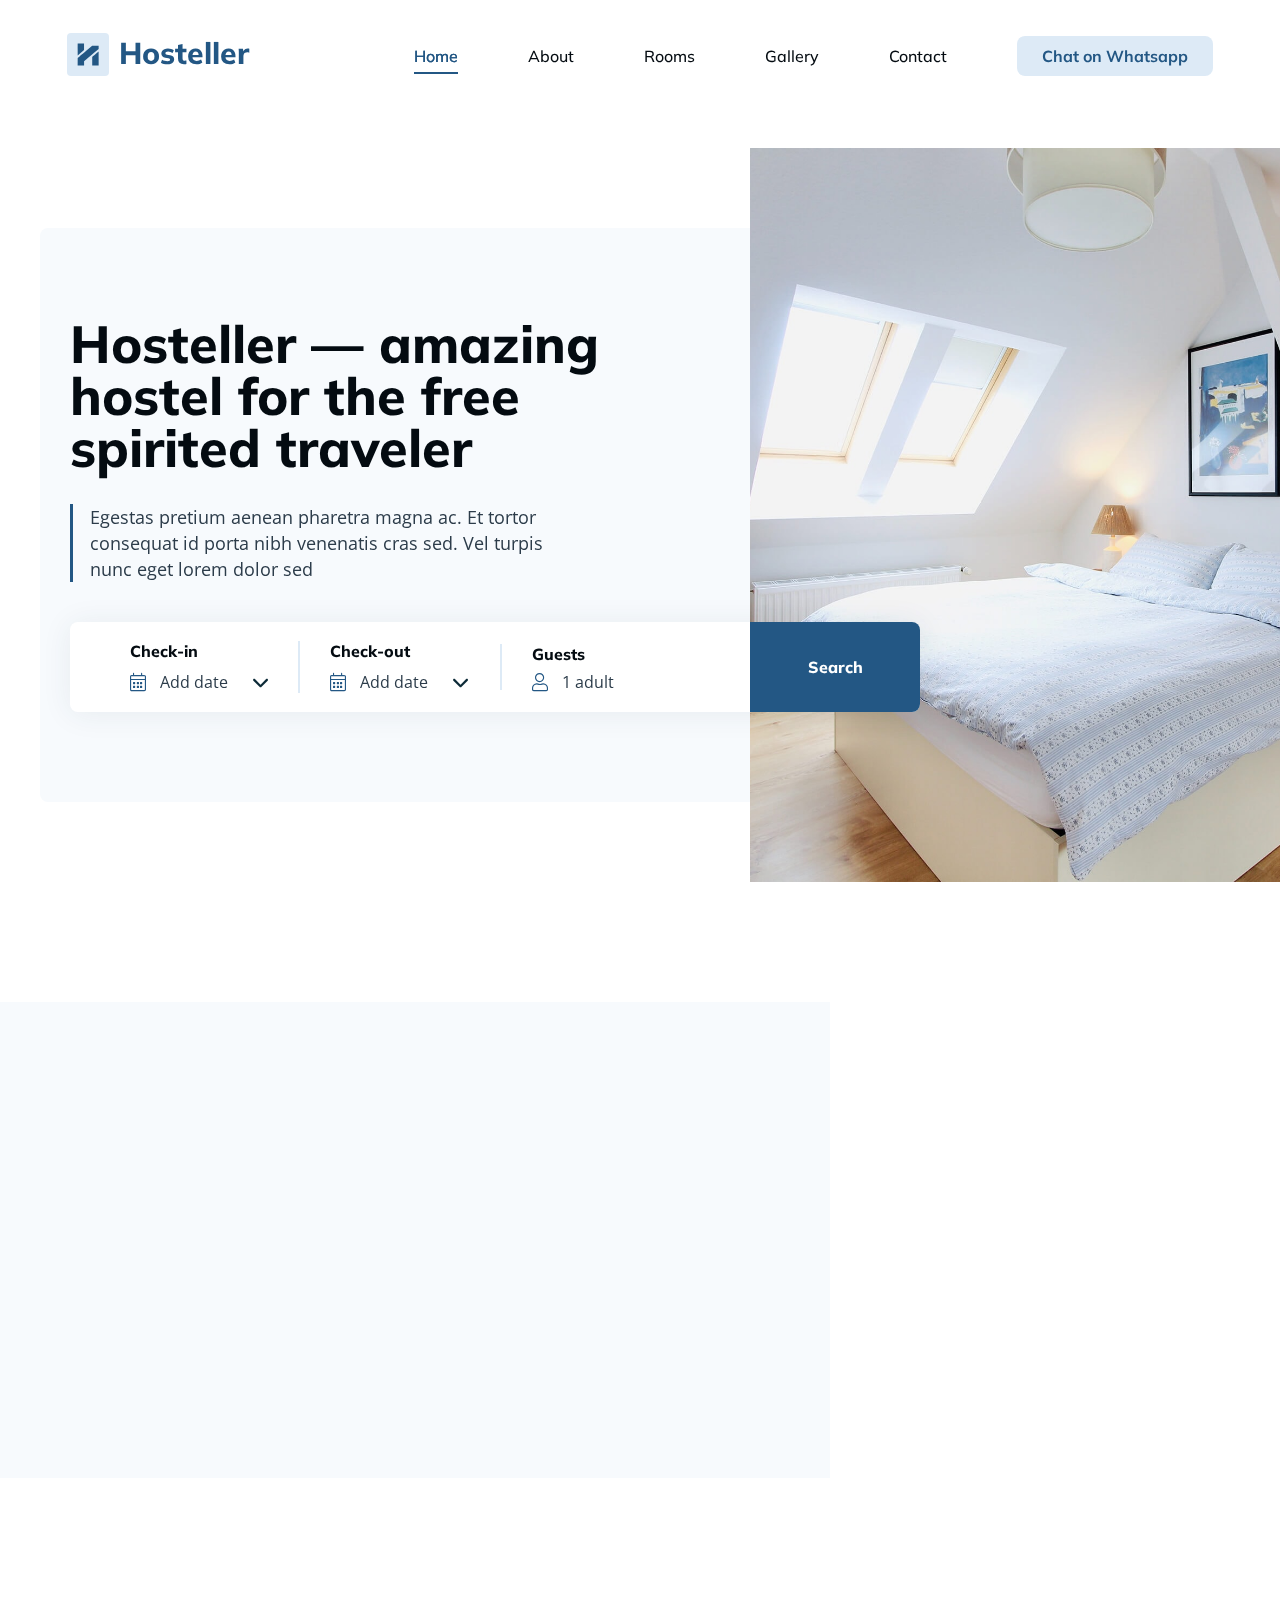
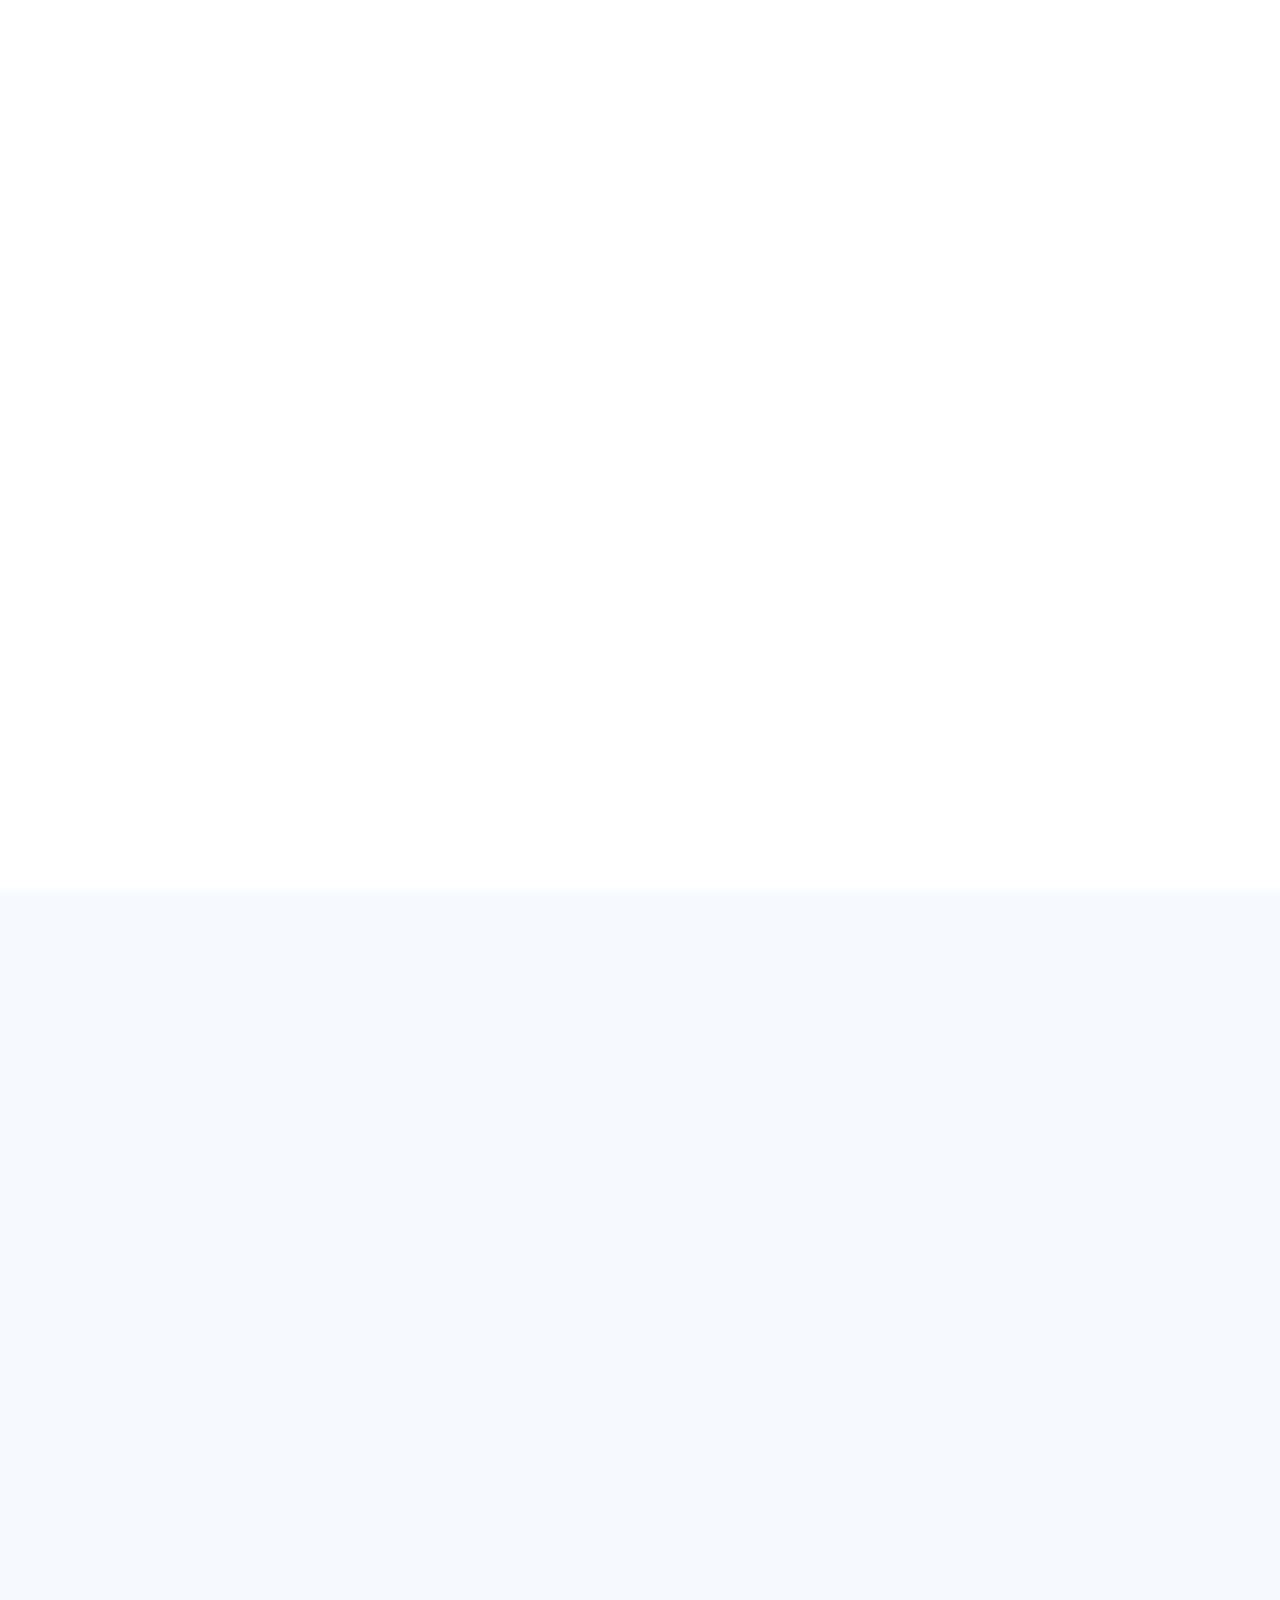
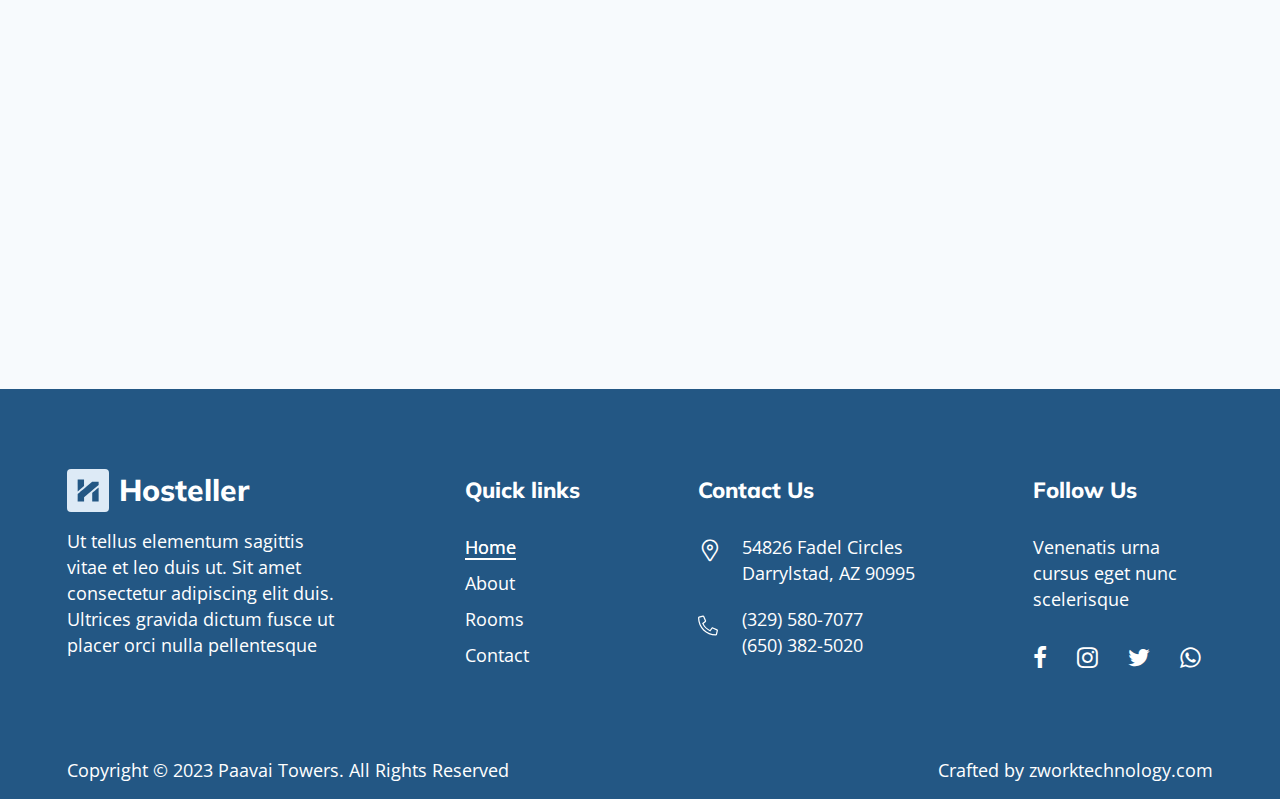
==== index.html @ f291ee4b "first commit" ====
﻿<!DOCTYPE html>
<html lang="en">

<head>
    <meta charset="UTF-8">
    <meta name="viewport" content="width=device-width,initial-scale=1,minimum-scale=1">
    <meta http-equiv="X-UA-Compatible" content="ie=edge">
    <title>Paavai Towers</title>
    <script id="www-widgetapi-script" src="../yts/jsbin/www-widgetapi-vflS50iB-/www-widgetapi.js" async=""></script>
    <script src="../player_api"></script>
    <link rel="stylesheet preload" as="style" href="css/preload.min.css">
    <link rel="stylesheet preload" as="style" href="css/icomoon.css">
    <link rel="stylesheet preload" as="style" href="css/libs.min.css">
    <link rel="stylesheet" href="css/index.min.css">
    <link rel="stylesheet" href="css/floatbutton.min.css">
</head>

<body>
    <header class="header d-flex align-items-center" data-page="home">
        <div class="container position-relative d-flex justify-content-between align-items-center"><a
                class="brand d-flex align-items-center" href="index.html"><span class="brand_logo theme-element"><svg
                        id="brandHeader" width="22" height="23" viewbox="0 0 22 23" fill="none">
                        <path fill-rule="evenodd" clip-rule="evenodd"
                            d="M7.03198 3.80281V7.07652L3.86083 9.75137L0.689673 12.4263L0.667474 6.56503C0.655304 3.34138 0.663875 0.654206 0.686587 0.593579C0.71907 0.506918 1.4043 0.488223 3.87994 0.506219L7.03198 0.529106V3.80281ZM21.645 4.36419V5.88433L17.0383 9.76316C14.5046 11.8966 11.2263 14.6552 9.75318 15.8934L7.07484 18.145V20.3225V22.5H3.85988H0.64502L0.667303 18.768L0.689673 15.036L2.56785 13.4609C3.60088 12.5946 6.85989 9.85244 9.81009 7.36726L15.1741 2.84867L18.4096 2.8464L21.645 2.84413V4.36419ZM21.645 15.5549V22.5H18.431H15.217V18.2638V14.0274L15.4805 13.7882C15.8061 13.4924 21.5939 8.61606 21.6236 8.61248C21.6353 8.61099 21.645 11.7351 21.645 15.5549Z"
                            fill="currentColor"></path>
                    </svg> </span><span class="brand_name">Hosteller</span></a>
            <div class="header_offcanvas offcanvas offcanvas-end" id="menuOffcanvas">
                <div class="header_offcanvas-header d-flex justify-content-between align-content-center"><a
                        class="brand d-flex align-items-center" href="index.html"><span
                            class="brand_logo theme-element"><svg id="brandOffset" width="22" height="23"
                                viewbox="0 0 22 23" fill="none">
                                <path fill-rule="evenodd" clip-rule="evenodd"
                                    d="M7.03198 3.80281V7.07652L3.86083 9.75137L0.689673 12.4263L0.667474 6.56503C0.655304 3.34138 0.663875 0.654206 0.686587 0.593579C0.71907 0.506918 1.4043 0.488223 3.87994 0.506219L7.03198 0.529106V3.80281ZM21.645 4.36419V5.88433L17.0383 9.76316C14.5046 11.8966 11.2263 14.6552 9.75318 15.8934L7.07484 18.145V20.3225V22.5H3.85988H0.64502L0.667303 18.768L0.689673 15.036L2.56785 13.4609C3.60088 12.5946 6.85989 9.85244 9.81009 7.36726L15.1741 2.84867L18.4096 2.8464L21.645 2.84413V4.36419ZM21.645 15.5549V22.5H18.431H15.217V18.2638V14.0274L15.4805 13.7882C15.8061 13.4924 21.5939 8.61606 21.6236 8.61248C21.6353 8.61099 21.645 11.7351 21.645 15.5549Z"
                                    fill="currentColor"></path>
                            </svg> </span><span class="brand_name">Hosteller</span> </a><button class="close"
                        type="button" data-bs-dismiss="offcanvas"><i class="icon-close--entypo"></i></button></div>
                <nav class="header_nav">
                    <ul class="header_nav-list">
                        <li class="header_nav-list_item">
                            <a class="nav-item" href="index.html" data-page="home">Home</a>
                        </li>
                        <li class="header_nav-list_item">
                            <a class="nav-item" href="about.html" data-page="about">About</a>
                        </li>
                        <li class="header_nav-list_item">
                            <a class="nav-item" href="rooms.html" data-page="about">Rooms</a>
                        </li>
                        <li class="header_nav-list_item">
                            <a class="nav-item" href="gallery.html" data-page="about">Gallery</a>
                        </li>
                        <li class="header_nav-list_item">
                            <a class="nav-item" href="contacts2.html" data-page="about">Contact</a>
                        </li>
                        <li class="header_nav-list_item"><a
                                class="nav-link nav-link--contacts dropdown-toggle  align-items-center"
                                href="#">Chat on Whatsapp</a>
                            <div class="dropdown-menu">
                            </div>
                        </li>
                    </ul>
                </nav>
                <ul class="socials d-flex align-items-center">
                    <li class="list-item"><a class="link" href=""><i class="icon-facebook"></i></a></li>
                    <li class="list-item"><a class="link" href=""><i class="icon-instagram"></i></a></li>
                    <li class="list-item"><a class="link" href=""><i class="icon-twitter"></i></a></li>
                    <li class="list-item"><a class="link" href=""><i class="icon-whatsapp"></i></a></li>
                </ul>
            </div><button class="header_trigger d-lg-none" type="button" data-bs-toggle="offcanvas"
                data-bs-target="#menuOffcanvas"><i class="icon-stream"></i></button>
        </div>
    </header>
    <main>
        <section class="hero section">
            <div class="container container--hero d-lg-flex align-items-center justify-content-between">
                <div class="hero_main">
                    <h1 class="hero_main-title" data-aos="fade-up">Hosteller — amazing hostel for the free spirited
                        traveler</h1>
                    <div class="hero_main-content d-flex"><span class="line" data-aos="fade-up"
                            data-aos-delay="50"></span>
                        <p class="text" data-aos="fade-up" data-aos-delay="100">Egestas pretium aenean pharetra magna
                            ac. Et tortor consequat id porta nibh venenatis cras sed. Vel turpis nunc eget lorem dolor
                            sed</p>
                    </div>
                    <form class="booking" action="#" method="post" autocomplete="off" data-type="booking"
                        data-aos="fade-up">
                        <div class="item-wrapper d-sm-flex flex-wrap flex-lg-nowrap align-items-lg-center">
                            <div class="booking_group d-flex flex-column"><label class="booking_group-label h5"
                                    for="checkIn">Check-in</label>
                                <div class="booking_group-wrapper"><i class="icon-calendar icon"></i> <input
                                        class="booking_group-field field required" data-type="date" data-start="true"
                                        type="text" id="checkIn" value="Add date" readonly="readonly"> <i
                                        class="icon-chevron_down icon"></i></div>
                            </div>
                            <div class="booking_group d-flex flex-column"><label class="booking_group-label h5"
                                    for="checkOut">Check-out</label>
                                <div class="booking_group-wrapper"><i class="icon-calendar icon"></i> <input
                                        class="booking_group-field field required" data-type="date" data-end="true"
                                        type="text" id="checkOut" value="Add date" readonly="readonly"> <i
                                        class="icon-chevron_down icon"></i></div>
                            </div>
                            <div class="booking_group d-flex flex-column"><span
                                    class="booking_group-label h5">Guests</span>
                                <div class="booking_group-wrapper booking_group-wrapper--guests"><i
                                        class="icon-user icon"></i>
                                    <div class="booking_group-field dropdown-toggle" role="presentation" id="guests"
                                        data-bs-toggle="collapse" data-bs-target="#bookingDropdown"></div>
                                    <div class="booking_group-dropdown collapse" id="bookingDropdown">
                                        <div class="content">
                                            <div
                                                class="booking_group-dropdown_wrapper d-flex align-items-center justify-content-between">
                                                <label class="label h5" for="adults">Adults</label>
                                                <div class="main d-flex align-items-center justify-content-between"><a
                                                        class="qty_minus qty-changer d-flex align-items-center justify-content-center"
                                                        href="#" data-disabled="true"></a> <input class="field required"
                                                        id="adults" type="text" value="1"> <a
                                                        class="qty_plus qty-changer d-flex align-items-center justify-content-center"
                                                        href="#" data-disabled="">+</a></div>
                                            </div>
                                            <div
                                                class="booking_group-dropdown_wrapper d-flex align-items-center justify-content-between">
                                                <label class="label h5" for="children">Children</label>
                                                <div class="main d-flex align-items-center justify-content-between"><a
                                                        class="qty_minus qty-changer d-flex align-items-center justify-content-center"
                                                        href="#" data-disabled=""></a> <input class="field required"
                                                        id="children" type="text" value="0"> <a
                                                        class="qty_plus qty-changer d-flex align-items-center justify-content-center"
                                                        href="#" data-disabled="">+</a></div>
                                            </div>
                                        </div>
                                    </div>
                                </div>
                            </div><button class="booking_btn btn theme-element theme-element--accent"
                                type="submit">Search</button>
                        </div>
                    </form>
                </div>
                <div class="hero_media" data-aos="zoom-in">
                    <picture>
                        <source data-srcset="img/index/hero.webp" srcset="img/index/hero.webp"><img class="lazy"
                            data-src="img/index/hero.jpg" src="img/index/hero.jpg" alt="media">
                    </picture>
                </div>
            </div>
        </section>

        <section class="rooms section--blockbg section--nopb">
            <div class="block"></div>
            <div class="container">
                <div class="rooms_header d-sm-flex justify-content-between align-items-center">
                    <h2 class="rooms_header-title" data-aos="fade-right">Hostel rooms</h2>
                    <div class="wrapper" data-aos="fade-left"><a class="btn theme-element theme-element--light"
                            href="rooms.html">View all rooms</a></div>
                </div>
                <ul class="rooms_list d-md-flex flex-wrap">
                    <li class="rooms_list-item col-md-6 col-xl-4" data-order="1" data-aos="fade-up">
                        <div class="item-wrapper d-md-flex flex-column">
                            <div class="media">
                                <picture>
                                    <source data-srcset="img/about/01.webp" srcset="img/about/01.webp"><img class="lazy"
                                        data-src="img/about/01.jpg" src="img/about/01.jpg" alt="media">
                                </picture><span class="media_label media_label--pricing"><span
                                        class="price h4">$18</span> / 1 night</span>
                            </div>
                            <div class="main d-md-flex flex-column justify-content-between flex-grow-1"><a
                                    class="main_title h4" href="room.html" data-shave="true">Bed in 6-Bed Room with
                                    Shared Bathroom</a>
                                <div class="main_amenities"><span
                                        class="main_amenities-item d-inline-flex align-items-center"><i
                                            class="icon-user icon"></i> 2 Sleeps </span><span
                                        class="main_amenities-item d-inline-flex align-items-center"><i
                                            class="icon-bunk_bed icon"></i> 1 bunk bed</span></div><a
                                    class="link link--arrow d-inline-flex align-items-center" href="#">See availability
                                    <i class="icon-arrow_right icon"></i></a>
                            </div>
                        </div>
                    </li>
                    <li class="rooms_list-item col-md-6 col-xl-4" data-order="2" data-aos="fade-up" data-aos-delay="50">
                        <div class="item-wrapper d-md-flex flex-column">
                            <div class="media">
                                <picture>
                                    <source data-srcset="img/about/02.webp" srcset="img/about/02.webp"><img class="lazy"
                                        data-src="img/about/02.jpg" src="img/about/02.jpg" alt="media">
                                </picture><span class="media_label media_label--pricing"><span
                                        class="price h4">$35</span> / 1 night</span>
                            </div>
                            <div class="main d-md-flex flex-column justify-content-between flex-grow-1"><a
                                    class="main_title h4" href="room.html" data-shave="true">Double Room with Private
                                    Bathroom</a>
                                <div class="main_amenities"><span
                                        class="main_amenities-item d-inline-flex align-items-center"><i
                                            class="icon-user icon"></i> 2 Sleeps </span><span
                                        class="main_amenities-item d-inline-flex align-items-center"><i
                                            class="icon-twin_bed icon"></i> 2 twin beds</span></div><a
                                    class="link link--arrow d-inline-flex align-items-center" href="#">See availability
                                    <i class="icon-arrow_right icon"></i></a>
                            </div>
                        </div>
                    </li>
                    <li class="rooms_list-item col-md-6 col-xl-4" data-order="3" data-aos="fade-up"
                        data-aos-delay="100">
                        <div class="card accent">
                            <h3 class="title">Stay Longer, Save More</h3>
                            <p class="text">It's simple: the longer you stay, the more you save!</p>
                            <div class="content">
                                <p class="text">Save up to <b>30%</b> on daily rate for stays longer than 14 nights</p>
                                <p class="text">Save up to <b>20%</b> off the nightly rate on stays between 7-14 nights
                                </p>
                            </div><a class="btn theme-element theme-element--light" href="rooms.html">Choose room</a>
                        </div>
                    </li>
                </ul>
            </div>
        </section>

        <section class="about section">
            <div class="container container--about d-xl-flex align-items-center">
                <div class="about_main">
                    <h2 class="about_main-header" data-aos="fade-up">We have everything you need</h2>
                    <p class="about_main-text" data-aos="fade-up">Posuere morbi leo urna molestie at elementum eu
                        facilisis sed. Diam phasellus vestibulum lorem sed risus ultricies tristique</p>
                    <ul class="about_main-list d-sm-flex flex-wrap">
                        <li class="about_main-list_item d-flex flex-column flex-sm-row align-items-center"
                            data-aos="fade-up" data-order="1"><span class="icon"><svg width="60" height="60"
                                    viewbox="0 0 60 60" fill="none" xmlns="http://www.w3.org/2000/svg">
                                    <path
                                        d="M5 18.8178L6.08615 20C20.1515 8.74369 40.8485 8.74369 54.9138 20L56 18.8178C41.3088 7.06075 19.6912 7.06075 5 18.8178Z"
                                        fill="currentColor"></path>
                                    <path
                                        d="M11 27.8499L12.212 29C22.595 19.1685 39.4049 19.1685 49.788 29L51 27.8499C39.9476 17.3834 22.0525 17.3834 11 27.8499Z"
                                        fill="currentColor"></path>
                                    <path
                                        d="M18 36.5799L19.263 38C25.1969 31.3432 34.8031 31.3432 40.737 38L42 36.5799C35.3681 29.14 24.6319 29.14 18 36.5799Z"
                                        fill="currentColor"></path>
                                    <path fill-rule="evenodd" clip-rule="evenodd"
                                        d="M27.3176 43.3159C29.0767 41.5614 31.9234 41.5614 33.6824 43.3159C35.4392 45.0737 35.4392 47.9232 33.6824 49.6812C31.9253 51.4393 29.076 51.4396 27.3184 49.682C25.5608 47.9243 25.5605 45.0741 27.3176 43.3159ZM28.5906 48.4085C29.645 49.4633 31.3553 49.4639 32.4105 48.4098C33.4632 47.354 33.4632 45.646 32.4105 44.5902C31.3558 43.5366 29.6465 43.5366 28.5918 44.5902C27.5366 45.6442 27.536 47.3537 28.5906 48.4085Z"
                                        fill="currentColor"></path>
                                </svg></span>
                            <p class="text">Free available high speed WiFi</p>
                        </li>
                        <li class="about_main-list_item d-flex flex-column flex-sm-row align-items-center"
                            data-order="2" data-aos="fade-up" data-aos-delay="50"><span class="icon"><svg width="60"
                                    height="60" viewbox="0 0 60 60" fill="none" xmlns="http://www.w3.org/2000/svg">
                                    <path fill-rule="evenodd" clip-rule="evenodd"
                                        d="M13 21.6667C13 12.4769 20.8507 5 30.5 5C40.1493 5 48 12.4769 48 21.6666C48 24.4254 47.2758 27.1608 45.9043 29.5788L31.457 54.4629C31.2647 54.7945 30.8984 55 30.5 55C30.1016 55 29.7353 54.7945 29.543 54.4629L15.101 29.587C13.7242 27.1608 13 24.4255 13 21.6667ZM30.5 51.8059L43.9849 28.5789C45.1791 26.4742 45.8124 24.0806 45.8124 21.6667C45.8124 13.6254 38.9434 7.0834 30.5 7.0834C22.0566 7.0834 15.1876 13.6253 15.1876 21.6667C15.1876 24.0807 15.8209 26.4742 17.0204 28.5881L30.5 51.8059Z"
                                        fill="currentColor"></path>
                                    <path fill-rule="evenodd" clip-rule="evenodd"
                                        d="M22 21.1764C22 16.5815 25.8132 12.8431 30.5 12.8431C35.1868 12.8431 39 16.5816 39 21.1765C39 25.7714 35.1868 29.5098 30.5 29.5098C25.8132 29.5098 22 25.7714 22 21.1764ZM24.125 21.1765C24.125 24.623 26.9846 27.4265 30.5 27.4265C34.0154 27.4265 36.875 24.6229 36.875 21.1765C36.875 17.73 34.0154 14.9265 30.5 14.9265C26.9846 14.9265 24.125 17.73 24.125 21.1765Z"
                                        fill="currentColor"></path>
                                </svg></span>
                            <p class="text">Сonvenient location in the center</p>
                        </li>
                        <li class="about_main-list_item d-flex flex-column flex-sm-row align-items-center"
                            data-order="3" data-aos="fade-up" data-aos-delay="100"><span class="icon"><svg width="60"
                                    height="60" viewbox="0 0 60 60" fill="none" xmlns="http://www.w3.org/2000/svg">
                                    <path fill-rule="evenodd" clip-rule="evenodd"
                                        d="M51.0582 15.7004H39.1938V13.5973C39.1941 12.907 38.9272 12.2452 38.4523 11.7585C37.9846 11.2768 37.3517 11.0043 36.6905 11H23.3095C22.6661 11.0003 22.0473 11.2554 21.5812 11.7125L21.531 11.7643C21.0561 12.251 20.7892 12.9128 20.7895 13.6031V15.7004H8.94179C6.7674 15.7068 5.00613 17.522 5 19.763V44.9374C5.00613 47.1784 6.7674 48.9937 8.94179 49V48.9943H51.0582C53.2305 48.9879 54.9908 47.1763 55 44.9374V19.763C54.9939 17.522 53.2326 15.7068 51.0582 15.7004ZM22.4286 13.5973C22.4296 13.3509 22.5259 13.1152 22.6963 12.9422L22.7241 12.9135C22.8846 12.7628 23.0925 12.677 23.3095 12.6722H36.6905C36.9287 12.6717 37.1574 12.7688 37.326 12.9422C37.4964 13.1152 37.5927 13.3509 37.5937 13.5973V15.6947H22.4286V13.5973ZM8.94179 47.3221H11.5065V17.3554H8.94179C7.65681 17.3617 6.61937 18.4387 6.62244 19.763V44.9374C6.63163 46.2527 7.66559 47.3158 8.94179 47.3221ZM16.3403 47.3221H13.1289L13.1345 35.7549H16.3403V47.3221ZM13.1289 34.031H16.3403V30.5832H13.1345L13.1289 34.031ZM16.3403 28.9341H13.1289L13.1345 17.3669H16.3403V28.9341ZM17.9628 47.3221H42.0372V17.3669H17.9683L17.9628 47.3221ZM46.8711 47.3221H43.6597V35.7434H46.8711V47.3221ZM43.6597 34.0195H46.8711V30.5718H43.6597V34.0195ZM46.8711 28.9341H43.6597V17.3554H46.8711V28.9341ZM51.0582 47.3278C52.3366 47.3215 53.3714 46.255 53.3776 44.9374V19.7458C53.3714 18.4282 52.3366 17.3617 51.0582 17.3554H48.4935V47.3278H51.0582Z"
                                        fill="currentColor"></path>
                                </svg></span>
                            <p class="text">Free storage of luggage of any size</p>
                        </li>
                        <li class="about_main-list_item d-flex flex-column flex-sm-row align-items-center"
                            data-order="4" data-aos="fade-up" data-aos-delay="150"><span class="icon"><svg width="60"
                                    height="60" viewbox="0 0 60 60" fill="none" xmlns="http://www.w3.org/2000/svg">
                                    <path fill-rule="evenodd" clip-rule="evenodd"
                                        d="M23.8125 17.6466H32.3944C36.9672 17.6466 40.6875 21.3669 40.6875 25.9395V26.2285C40.6875 30.8012 36.9672 34.5215 32.3944 34.5215H26.625V42.3535H23.8125V17.6466ZM32.3944 31.7091C35.4164 31.7091 37.875 29.2505 37.875 26.2286V25.9396C37.875 22.9177 35.4164 20.4591 32.3944 20.4591H26.625V31.7091H32.3944Z"
                                        fill="currentColor"></path>
                                    <path fill-rule="evenodd" clip-rule="evenodd"
                                        d="M30 6C36.4106 6 42.4375 8.49638 46.9706 13.0294C51.5035 17.5625 54 23.5895 54 30C54 36.4105 51.5035 42.4375 46.9706 46.9706C42.4375 51.5036 36.4106 54 30 54C23.5894 54 17.5625 51.5035 13.0295 46.9705C8.49647 42.4375 6 36.4105 6 30C6 23.5895 8.49647 17.5625 13.0294 13.0294C17.5625 8.49638 23.5894 6 30 6ZM30 51.1875C35.6593 51.1875 40.98 48.9836 44.9819 44.9819C48.9836 40.98 51.1875 35.6593 51.1875 30C51.1875 24.3407 48.9836 19.02 44.9819 15.0181C40.98 11.0164 35.6593 8.8125 30 8.8125C24.3406 8.8125 19.02 11.0164 15.0182 15.0181C11.0164 19.02 8.8125 24.3407 8.8125 30C8.8125 35.6593 11.0164 40.98 15.0182 44.9818C19.02 48.9836 24.3406 51.1875 30 51.1875Z"
                                        fill="currentColor"></path>
                                </svg></span>
                            <p class="text">Parking place allocated to you</p>
                        </li>
                    </ul>
                    <div class="about_main-action d-flex flex-column-reverse flex-sm-row align-items-center">
                        <div class="wrapper" data-aos="fade-left"><a
                                class="about_main-action_item btn theme-element theme-element--accent"
                                href="rooms.html">Book now</a></div>
                        <div class="wrapper" data-aos="fade-left" data-aos-delay="50"><a
                                class="about_main-action_item link link--arrow" href="about.html">More about <i
                                    class="icon-arrow_right icon"></i></a></div>
                    </div>
                </div>
                <div class="about_media" data-aos="zoom-in">
                    <picture>
                        <source data-srcset="img/index/about.webp" srcset="img/index/about.webp"><img class="lazy"
                            data-src="img/index/about.jpg" src="img/index/about.jpg" alt="media">
                    </picture><a class="video-play d-inline-flex align-items-center justify-content-center" href="#"><i
                            class="icon-play icon"></i></a>
                </div>
            </div>
        </section>

        <div class="rating">
            <div class="container">
                <ul class="rating_list d-flex flex-wrap">
                    <li class="rating_list-item col-12 col-sm-6 col-xl-3" data-order="1" data-aos="zoom-in">
                        <div class="main d-flex flex-column"><span class="main_rating"><span class="level h2">8.3</span>
                                <sup class="h4">/10</sup> </span><span class="main_reviews">1398 comments</span></div>
                        <div class="media"><svg width="193" height="32" viewbox="0 0 193 32" fill="none"
                                xmlns="http://www.w3.org/2000/svg">
                                <path fill-rule="evenodd" clip-rule="evenodd"
                                    d="M166.088 7.43665C166.124 7.39437 166.172 7.40318 166.219 7.40318C167.075 7.41727 167.934 7.3556 168.787 7.44723C169.634 7.53885 170.504 7.99872 170.726 9.01361C170.753 9.13343 170.796 9.24972 170.823 9.36953C170.851 9.49111 170.882 9.57392 171.025 9.42239C171.504 8.90966 172.004 8.41807 172.606 8.03925C173.425 7.52475 174.301 7.18469 175.274 7.05783C175.946 6.96973 176.611 6.98735 177.267 7.09131C178.937 7.35737 180.206 8.20311 180.996 9.69902C181.186 10.0585 181.204 10.0655 181.448 9.75012C182.138 8.85504 182.998 8.16787 184.027 7.68509C184.715 7.36265 185.437 7.16531 186.195 7.06135C186.889 6.96621 187.579 6.98735 188.26 7.08602C190.267 7.37322 191.715 8.38107 192.448 10.2963C192.738 11.054 192.875 11.8363 192.962 12.6327C192.966 12.6697 192.962 12.7102 193 12.7366C193 16.8227 193 20.9069 193 24.9929C192.142 24.9911 191.285 25.007 190.428 24.9823C189.735 24.9629 189.075 24.8114 188.599 24.2546C188.251 23.8511 188.097 23.3648 188.095 22.8468C188.082 20.1862 188.084 17.5257 188.082 14.8633C188.082 14.2061 188.054 13.5507 187.903 12.9076C187.724 12.1446 187.26 11.572 186.28 11.5191C184.801 11.4398 183.771 12.1411 182.996 13.2987C182.534 13.9876 182.306 14.7647 182.129 15.5628C181.993 16.1707 181.953 16.7839 181.953 17.4023C181.955 19.8462 181.95 22.2918 181.961 24.7356C181.961 24.9559 181.894 24.9982 181.686 24.9964C180.222 24.9876 178.76 24.9894 177.296 24.9964C177.102 24.9982 177.027 24.97 177.029 24.7497C177.038 21.3844 177.041 18.0208 177.032 14.6554C177.03 13.9788 176.975 13.3022 176.695 12.6662C176.294 11.7535 175.522 11.4504 174.588 11.5068C173.556 11.5685 172.814 12.1182 172.228 12.9023C171.695 13.6159 171.373 14.4211 171.168 15.2809C170.978 16.0826 170.912 16.8931 170.912 17.7142C170.918 20.0576 170.91 22.401 170.919 24.7462C170.919 24.9541 170.866 24.9999 170.659 24.9999C169.197 24.9911 167.733 24.9911 166.269 24.9999C166.073 25.0017 166 24.9665 166 24.7515C166.009 22.586 166.005 20.4206 166.007 18.2534C166.007 18.1776 165.987 18.0983 166.034 18.0261C166.066 18.056 166.065 18.0948 166.065 18.1336C166.065 20.3519 166.065 22.5702 166.061 24.7885C166.059 24.8202 166.111 24.7903 166.081 24.7938C166.073 24.7956 166.07 24.792 166.068 24.7832C166.061 24.7145 166.065 24.6458 166.065 24.5771C166.065 18.9564 166.065 13.3375 166.065 7.71681C166.065 7.6199 166.043 7.52475 166.088 7.43665Z"
                                    fill="#0094D0"></path>
                                <path fill-rule="evenodd" clip-rule="evenodd"
                                    d="M78.4511 0C78.808 0.115261 79.1721 0.199906 79.5038 0.392608C80.5744 1.01574 81.1675 2.271 80.9584 3.49745C80.7511 4.71129 79.8066 5.69101 78.6098 5.93594C76.9407 6.27632 75.3689 5.22997 75.0517 3.51726C74.7471 1.87659 75.8213 0.367394 77.4201 0.0450238C77.4652 0.036019 77.5175 0.0450238 77.5481 0C77.8491 0 78.1501 0 78.4511 0Z"
                                    fill="#00327C"></path>
                                <path fill-rule="evenodd" clip-rule="evenodd"
                                    d="M74 25C72.4448 24.9636 70.9343 25.0467 69.4272 24.955C68.5842 24.903 67.9442 24.4839 67.5004 23.7687C67.0152 22.9842 66.623 22.146 66.1895 21.3321C65.651 20.3242 65.1177 19.3146 64.5964 18.298C64.4484 18.0088 64.2265 17.8737 63.9237 17.8356C63.7069 17.8079 63.4884 17.7889 63.2682 17.7958C62.9207 17.8045 62.9637 17.7421 62.9637 18.0919C62.962 20.1372 62.9637 22.1824 62.9637 24.2276C62.9637 24.4181 62.9568 24.6086 62.9655 24.7974C62.9723 24.9394 62.9379 24.9965 62.7797 24.9948C61.2468 24.9879 59.7122 24.9896 58.1793 24.9948C58.0365 24.9948 57.9953 24.9532 58.0004 24.8164C58.009 24.5965 58.0039 24.3748 58.0039 24.1549C58.0039 16.5368 58.0039 8.91698 58.0039 1.2989C58.0039 0.959472 57.9695 1.00103 58.2894 1.0045C59.1875 1.01489 60.0872 0.971594 60.9836 1.0374C62.0158 1.1136 62.6317 1.57945 62.8622 2.47997C62.9396 2.78303 62.9586 3.09475 62.9586 3.40647C62.9603 6.66048 62.9603 9.91448 62.9603 13.1685C62.9603 13.4767 62.9603 13.4802 63.2786 13.4767C63.5349 13.4733 63.7912 13.4681 64.0476 13.449C64.4605 13.4179 64.7787 13.2464 65.0144 12.8758C66.0828 11.1873 67.1701 9.51098 68.247 7.8277C68.321 7.71167 68.3933 7.66144 68.5326 7.66318C70.2857 7.66837 72.037 7.66664 73.7901 7.66664C73.8262 7.66664 73.8606 7.6701 73.9329 7.67357C73.7936 7.88484 73.6714 8.07361 73.5475 8.25891C72.1437 10.3613 70.7382 12.4637 69.3326 14.566C69.1089 14.9003 68.8595 15.2155 68.5756 15.5012C68.5189 15.5583 68.4604 15.6016 68.5447 15.683C69.1898 16.3186 69.5356 17.1481 69.9296 17.9361C71.022 20.1198 72.3123 22.1859 73.5665 24.2761C73.7041 24.5012 73.8383 24.7281 74 25Z"
                                    fill="#00327C"></path>
                                <path fill-rule="evenodd" clip-rule="evenodd"
                                    d="M89.0433 9.38376C89.3416 9.11115 89.604 8.82271 89.9077 8.57824C91.144 7.57926 92.5691 7.07976 94.1594 7.01117C95.2538 6.96368 96.332 7.06042 97.3671 7.44031C99.0186 8.04709 100.043 9.22723 100.571 10.8488C100.862 11.7458 100.976 12.6692 100.979 13.6066C100.985 15.244 100.979 16.8814 100.981 18.5189C100.985 20.5802 100.994 22.6414 100.999 24.7027C100.999 25.0369 101.035 24.9947 100.692 24.9912C99.8165 24.9806 98.9395 25.0228 98.0662 24.9613C96.704 24.8645 95.9007 24.0696 95.8432 22.7311C95.7875 21.4349 95.8253 20.1369 95.8217 18.8407C95.8163 17.3809 95.8271 15.9211 95.8181 14.4614C95.8163 14.0234 95.7768 13.5855 95.6635 13.1563C95.412 12.1978 94.7884 11.7317 93.7767 11.6983C91.7658 11.6332 89.9634 12.7677 89.365 15.0998C89.2194 15.6644 89.1493 16.2377 89.1475 16.8164C89.1421 19.4493 89.1421 22.0839 89.1493 24.7168C89.1493 24.9331 89.1062 25.0017 88.869 25C87.3307 24.9877 85.7925 24.9894 84.2524 24.9982C84.0511 25 84.0098 24.9419 84.0098 24.7537C84.0134 19.6339 84.0098 14.5141 84.008 9.39432C84.008 8.78402 84.0026 8.17372 84.0008 7.56519C84.0008 7.47197 83.9811 7.38403 84.1356 7.38931C85.0503 7.41569 85.9668 7.3383 86.8779 7.43152C87.8788 7.53529 88.7522 8.03302 88.9858 9.22372C88.9966 9.26944 89.0199 9.31693 89.0433 9.38376Z"
                                    fill="#00327C"></path>
                                <path fill-rule="evenodd" clip-rule="evenodd"
                                    d="M144.054 11.9134C144.054 12.3226 144.048 12.7318 144.057 13.1409C144.061 13.2842 144.029 13.3395 143.866 13.3395C143.06 13.3326 142.253 13.3567 141.449 13.3308C140.582 13.3032 139.922 12.8681 139.672 11.9652C139.573 11.6112 139.25 11.4559 138.93 11.3454C137.245 10.7687 135.189 11.2987 134.042 12.6472C133.548 13.2273 133.23 13.8937 133.052 14.6326C132.856 15.4424 132.826 16.2538 132.99 17.0636C133.285 18.5156 134.09 19.605 135.47 20.2542C136.504 20.741 137.603 20.8688 138.722 20.6961C139.839 20.5218 140.836 20.0401 141.742 19.3771C142.132 19.0922 142.506 18.7935 142.823 18.4344C142.906 18.3395 142.949 18.3222 143.023 18.443C143.665 19.491 144.313 20.5356 144.959 21.5818C145.035 21.7044 144.999 21.7925 144.904 21.8978C144.302 22.5677 143.586 23.0995 142.815 23.5673C141.968 24.0818 141.053 24.4548 140.09 24.693C138.758 25.0228 137.406 25.0746 136.04 24.9071C134.589 24.7293 133.241 24.2804 132.02 23.5C130.416 22.4762 129.268 21.0881 128.598 19.3218C128.158 18.1651 127.966 16.9738 128.005 15.748C128.079 13.3619 128.912 11.278 130.671 9.59123C131.69 8.61402 132.893 7.93378 134.254 7.5056C135.247 7.1931 136.262 7.03599 137.302 7.00491C138.715 6.96348 140.088 7.18274 141.391 7.71796C142.352 8.11333 143.201 8.67272 143.709 9.61194C143.949 10.0539 144.064 10.5253 144.055 11.026C144.05 11.3212 144.055 11.6182 144.055 11.9134C144.055 11.9134 144.055 11.9134 144.054 11.9134Z"
                                    fill="#0094D0"></path>
                                <path fill-rule="evenodd" clip-rule="evenodd"
                                    d="M76.0027 16.0045C76.0027 13.0773 76.0027 10.1502 76.0027 7.22119C76.0027 7.1169 75.9677 7.00003 76.1512 7.00363C77.0637 7.0288 77.9778 6.96047 78.8885 7.03959C80.0998 7.14567 80.8392 7.91342 80.9615 9.16304C80.9843 9.39139 80.9948 9.61794 80.9948 9.84809C80.9948 14.8124 80.993 19.7749 81 24.7392C81 24.946 80.9563 25.0018 80.75 25C79.2538 24.9892 77.7576 24.9892 76.2614 25C76.0499 25.0018 76.0149 24.937 76.0149 24.7374C76.0219 21.8247 76.0184 18.9137 76.0184 16.0009C76.0131 16.0045 76.0079 16.0045 76.0027 16.0045Z"
                                    fill="#00327C"></path>
                                <path fill-rule="evenodd" clip-rule="evenodd"
                                    d="M124.998 24.9982C123.412 25.0558 121.996 23.6971 122 22.0001C122.005 20.312 123.398 19.0109 124.982 19.0001C126.626 18.9875 128.005 20.393 128 22.0091C127.996 23.6125 126.649 25.0522 124.998 24.9982Z"
                                    fill="#0094D0"></path>
                                <path fill-rule="evenodd" clip-rule="evenodd"
                                    d="M119.963 24C119.908 23.8627 119.933 23.7219 119.933 23.5828C119.931 18.1774 119.933 12.7719 119.933 7.36644C119.933 7.04197 119.933 7.04376 119.553 7.04376C118.701 7.04376 117.85 7.04197 117 7.04197C117.076 6.97779 117.17 7.00632 117.255 7.00632C118.088 7.00453 118.922 7.00988 119.755 7.00097C119.935 6.99919 120.002 7.02949 120 7.20243C119.992 12.6935 119.992 18.1845 119.988 23.6737C119.988 23.7825 119.971 23.8912 119.963 24Z"
                                    fill="#002F5F"></path>
                                <path fill-rule="evenodd" clip-rule="evenodd"
                                    d="M166.069 7C166.069 12.9837 166.069 18.9674 166.069 25C166.03 24.8732 166.043 24.7844 166.043 24.7011C166.042 22.5308 166.042 20.3605 166.042 18.1902C166.042 18.087 166.039 17.9837 166.038 17.8804C166.037 15.7337 166.036 13.5851 166.035 11.4384C166.035 10.0707 166.035 8.7029 166.037 7.33514C166.037 7.22283 166.011 7.09601 166.069 7Z"
                                    fill="#0085A8"></path>
                                <path fill-rule="evenodd" clip-rule="evenodd"
                                    d="M13.9001 12.6181C13.7813 12.5564 13.6658 12.4898 13.5457 12.4206C13.4898 12.3884 13.4329 12.3556 13.3742 12.3225L13.4281 12.2764C13.531 12.1883 13.6207 12.1115 13.7118 12.0372C14.1079 11.7155 14.4845 11.3728 14.7971 10.9693C15.7368 9.75356 16.0974 8.37432 16.0139 6.86986C15.8931 4.70968 14.8682 3.0939 12.9444 2.03643C11.5943 1.29376 10.1164 1.02591 8.58872 1.012C6.5761 0.992865 4.56526 0.999822 2.55264 1.01026C1.73551 1.01548 1.06582 1.34942 0.54712 1.97207C0.259349 2.31645 0.122569 2.72518 0 3.14086V25C0.0338374 24.9993 0.0676747 24.9981 0.101623 24.9968H0.101671L0.101837 24.9968C0.153363 24.9949 0.205146 24.993 0.257573 24.993L2.3518 24.9933H2.35196C4.44568 24.9936 6.53891 24.9939 8.63313 24.9913C9.83928 24.9896 11.0241 24.8278 12.1681 24.4434C13.8503 23.8782 15.2394 22.932 16.1223 21.3823C16.998 19.8465 17.1917 18.196 16.8222 16.4915C16.4509 14.7766 15.5041 13.4547 13.9001 12.6181ZM5.00578 8.65107H5.0115C5.0115 8.4399 5.00985 8.22856 5.0082 8.01716V8.01714C5.00452 7.54713 5.00085 7.07679 5.01531 6.6073C5.04771 5.61612 5.53175 5.09976 6.57225 5.0492C7.58036 5.00046 8.59608 4.95171 9.60038 5.09434C10.8505 5.27127 11.6699 6.01331 11.9101 7.18505C12.1216 8.21415 11.9787 9.1909 11.2812 10.0395C10.7209 10.7201 9.93578 10.9837 9.05535 10.9927C8.32471 11.001 7.59406 10.9998 6.86305 10.9986C6.31472 10.9977 5.76619 10.9969 5.21731 11C5.03818 11.0018 4.99816 10.9494 5.00006 10.7869C5.00864 10.2535 5.00757 9.72007 5.0065 9.18589C5.00614 9.00771 5.00578 8.82945 5.00578 8.65107ZM9.12004 20.9847C9.99905 20.9642 10.7791 20.6275 11.3411 19.8289C12.1345 18.701 12.2234 16.7391 11.5424 15.5046C10.9552 14.4498 10.0511 14.0383 8.98416 14.0102C8.41148 13.996 7.83721 13.9996 7.263 14.0032C7.00461 14.0049 6.74624 14.0065 6.48803 14.0065C5.54862 14.0065 5.03699 14.5451 5.0135 15.6C5.00077 16.1831 5.00401 16.7671 5.00724 17.3508C5.00869 17.6133 5.01015 17.8758 5.01015 18.1381H5.00344C5.00344 18.3158 5.0035 18.4935 5.00357 18.6711C5.00384 19.3812 5.00411 20.0904 5.00008 20.7996C4.9984 20.9436 5.02189 20.996 5.16615 20.996C5.63431 20.994 6.10289 20.9958 6.57159 20.9975C7.42127 21.0008 8.27135 21.004 9.12004 20.9847Z"
                                    fill="#00327C"></path>
                                <path fill-rule="evenodd" clip-rule="evenodd"
                                    d="M117.762 7.42207C118.102 7.42322 118.442 7.42437 118.782 7.4167C118.957 7.41316 119.018 7.46799 118.995 7.63954C118.991 7.67179 118.992 7.70492 118.993 7.73769C118.993 7.75164 118.994 7.76553 118.994 7.77926V23.9848C118.994 24.0083 118.994 24.0317 118.993 24.055C118.993 24.1247 118.992 24.194 118.997 24.2642C118.891 26.2627 118.241 28.0295 116.822 29.4532C115.675 30.6046 114.27 31.2784 112.723 31.6693C112.14 31.8161 111.547 31.9186 110.946 31.9611C110.938 31.9614 110.931 31.9613 110.923 31.9613C110.886 31.9609 110.848 31.9606 110.823 32H108.946C108.802 31.9783 108.658 31.958 108.514 31.9376C108.246 31.8998 107.979 31.862 107.713 31.8161C106.286 31.5702 104.924 31.1228 103.647 30.4224C103.503 30.3428 103.472 30.2792 103.534 30.1235C103.734 29.6236 103.93 29.1205 104.126 28.6175C104.224 28.366 104.322 28.1144 104.42 27.8633C104.446 27.797 104.477 27.7332 104.508 27.6698C104.514 27.657 104.52 27.6443 104.526 27.6316C104.915 26.8322 105.485 26.5563 106.331 26.8074C106.478 26.8509 106.625 26.896 106.771 26.9411C107.316 27.1086 107.86 27.276 108.425 27.361C109.714 27.5538 110.995 27.5821 112.214 27.0161C113.335 26.4944 113.9 25.5659 114.03 24.342C114.063 24.029 114.079 23.7142 114.054 23.4029C114.007 23.3791 113.982 23.4029 113.959 23.4237C113.955 23.4276 113.951 23.4314 113.947 23.4348C112.908 24.3137 111.69 24.6904 110.364 24.7541C108.347 24.8514 106.516 24.3385 104.952 22.9979C103.696 21.9226 102.884 20.5449 102.448 18.9496C101.805 16.601 101.828 14.2505 102.686 11.962C103.73 9.17467 105.72 7.50159 108.646 7.09128C110.326 6.85429 111.957 7.06122 113.469 7.91898C113.863 8.14182 114.216 8.42479 114.56 8.7396C114.94 7.90306 115.566 7.45384 116.474 7.43969C116.63 7.4096 116.786 7.41418 116.942 7.41876C117.006 7.42064 117.07 7.42252 117.135 7.42201C117.344 7.42066 117.553 7.42137 117.762 7.42207ZM110.772 19.9995C112.133 19.9816 113.167 19.2172 113.636 17.8894C113.914 17.1017 113.99 16.2835 114 15.5065C113.995 14.8462 113.955 14.2433 113.816 13.6512C113.589 12.6841 113.155 11.864 112.267 11.3921C111.624 11.0512 110.928 10.9794 110.222 11.0046C108.876 11.0512 107.914 11.7169 107.417 13.0304C106.864 14.4927 106.881 15.982 107.35 17.4642C107.886 19.1562 109.07 20.0229 110.772 19.9995Z"
                                    fill="#00327C"></path>
                                <path fill-rule="evenodd" clip-rule="evenodd"
                                    d="M162.948 11.5838C163.298 12.2464 163.568 12.9421 163.732 13.6707C163.957 14.6803 164.059 15.7056 163.966 16.7464C163.902 17.4525 163.79 18.1412 163.591 18.8212C163.283 19.8673 162.796 20.8162 162.131 21.6731C161.187 22.8857 159.992 23.767 158.575 24.3273C157.117 24.905 155.593 25.0993 154.033 24.9536C152.463 24.8061 151.002 24.3221 149.695 23.4218C148.486 22.5908 147.559 21.5049 146.916 20.1778C146.483 19.2826 146.208 18.3407 146.079 17.3484C146.022 16.9131 146.012 16.4827 146.002 16.0477L146.001 16.0057C145.974 14.198 146.416 12.5153 147.373 10.9853C148.225 9.62694 149.391 8.61384 150.823 7.91299C151.666 7.50185 152.555 7.2347 153.478 7.10459C154.336 6.98316 155.199 6.96581 156.069 7.06122C157.349 7.20174 158.551 7.55737 159.667 8.19229C161.085 8.99895 162.179 10.1318 162.948 11.5838ZM158.125 19.2854C158.759 18.3144 158.993 17.2086 158.994 15.855C159.026 15.3194 158.925 14.6217 158.704 13.964C158.134 12.288 157.081 11.2222 155.421 11.0291C154.262 10.8943 153.218 11.2222 152.36 12.1204C151.404 13.1205 151.054 14.4122 151.005 15.8167C150.97 16.7732 151.128 17.7023 151.508 18.5731C151.91 19.5003 152.522 20.2127 153.371 20.6298C154.212 21.0416 155.098 21.0962 155.996 20.8612C156.885 20.628 157.594 20.0997 158.125 19.2854Z"
                                    fill="#0094D0"></path>
                                <path fill-rule="evenodd" clip-rule="evenodd"
                                    d="M43.9343 7.51265C46.4145 6.71131 48.8775 6.83273 51.2255 7.99483C53.6817 9.20898 55.1812 11.2262 55.76 13.9233C56.222 16.0776 56.0314 18.1815 55.0626 20.1657C53.8672 22.6148 51.8919 24.0996 49.2795 24.7396C48.522 24.9252 47.7525 25.005 46.9727 24.9998C44.9219 24.9859 43.0325 24.4534 41.3819 23.189C39.6574 21.8673 38.62 20.105 38.2026 17.9733C37.8402 16.1296 37.9519 14.3084 38.6355 12.5479C39.6128 10.0294 41.3922 8.33479 43.9343 7.51265ZM50.0218 19.4506C50.7449 18.4554 50.992 17.282 50.9985 16.0303C51.0101 15.4518 50.9541 14.8806 50.8042 14.3275C50.315 12.5119 49.2889 11.3148 47.5414 11.0474C45.9717 10.8073 44.5717 11.484 43.7383 12.9794C42.984 14.3312 42.8571 15.8139 43.1355 17.3384C43.5258 19.4706 44.9324 20.9114 46.7755 20.9951C48.0832 21.0533 49.1917 20.5949 50.0218 19.4506Z"
                                    fill="#00327C"></path>
                                <path fill-rule="evenodd" clip-rule="evenodd"
                                    d="M24.6401 7.29891C26.9164 6.75058 29.1548 6.93972 31.266 8.00687C33.752 9.26489 35.2443 11.3176 35.7911 14.0558C36.2002 16.1016 36.0214 18.104 35.1395 20.0058C34.0254 22.409 32.1532 23.9256 29.6396 24.6474C28.7731 24.8973 27.8843 25.0049 26.98 24.9997C24.6521 24.9788 22.5546 24.3108 20.8079 22.7109C19.2864 21.3193 18.4199 19.5685 18.1207 17.5262C17.8491 15.673 18.021 13.8649 18.7878 12.1488C19.9414 9.56334 21.9271 7.95308 24.6401 7.29891ZM27.3429 20.9808C28.6808 20.8498 29.7146 20.1532 30.3507 18.8456C31.1248 17.2578 31.1873 15.5773 30.6416 13.8967C30.1189 12.2835 29.0818 11.2741 27.5204 11.0468C26.1364 10.8449 24.9366 11.2905 24.0277 12.5054C23.2716 13.5148 23.007 14.7115 23.002 15.9956C22.9938 16.3157 23.0102 16.634 23.0579 16.9504C23.0611 16.9716 23.0643 16.9927 23.0675 17.0139C23.0904 17.1655 23.1133 17.3169 23.145 17.4669C23.6052 19.6713 25.1831 21.1899 27.3429 20.9808Z"
                                    fill="#00327C"></path>
                            </svg></div>
                    </li>
                    <li class="rating_list-item col-12 col-sm-6 col-xl-3" data-order="2" data-aos="zoom-in">
                        <div class="main d-flex flex-column"><span class="main_rating"><span class="level h2">4.6</span>
                                <sup class="h4">/5</sup> </span><span class="main_reviews">460 notes</span></div>
                        <div class="media"><svg width="214" height="30" viewbox="0 0 214 30" fill="none"
                                xmlns="http://www.w3.org/2000/svg">
                                <path fill-rule="evenodd" clip-rule="evenodd"
                                    d="M6.89014 5.36132C10.8566 4.84764 22.1106 4.49395 19.027 20.8106L22.5244 20.5251C20.9927 10.4679 24.197 5.33943 34.2164 4.84764C17.5986 -4.38605 8.13648 5.19964 6.89014 5.36132Z"
                                    fill="#FAC415"></path>
                                <path fill-rule="evenodd" clip-rule="evenodd"
                                    d="M22.3607 18.227C23.7388 21.9685 27.315 24.4679 31.2907 24.4679C36.5127 24.4679 40.8107 20.1555 40.8107 14.9159C40.8107 9.67546 36.5127 5.36304 31.2907 5.36304C30.1644 5.36304 29.0481 5.56346 27.9914 5.95504C23.0934 7.7723 20.552 13.3108 22.3607 18.227Z"
                                    fill="white"></path>
                                <path
                                    d="M10.1862 24.4316C15.4449 24.4316 19.7079 20.1543 19.7079 14.8779C19.7079 9.60155 15.4449 5.32422 10.1862 5.32422C4.92756 5.32422 0.664551 9.60155 0.664551 14.8779C0.664551 20.1543 4.92756 24.4316 10.1862 24.4316Z"
                                    fill="white"></path>
                                <path
                                    d="M10.0495 16.5503C11.0215 16.5503 11.8095 15.7597 11.8095 14.7845C11.8095 13.8092 11.0215 13.0186 10.0495 13.0186C9.07752 13.0186 8.28955 13.8092 8.28955 14.7845C8.28955 15.7597 9.07752 16.5503 10.0495 16.5503Z"
                                    fill="#EE6946"></path>
                                <path
                                    d="M31.2684 16.5496C32.24 16.5496 33.0276 15.7594 33.0276 14.7846C33.0276 13.8098 32.24 13.0195 31.2684 13.0195C30.2969 13.0195 29.5093 13.8098 29.5093 14.7846C29.5093 15.7594 30.2969 16.5496 31.2684 16.5496Z"
                                    fill="#00AF87"></path>
                                <path fill-rule="evenodd" clip-rule="evenodd"
                                    d="M39.7895 8.58645C40.2326 7.05971 40.9368 5.62224 41.8717 4.33887L34.8058 4.33297C30.5808 1.67866 25.676 0.312761 20.6924 0.402025C15.5861 0.292551 10.5563 1.67613 6.21971 4.3835L-0.410645 4.38687C0.515927 5.66097 1.21673 7.08581 1.66155 8.59824C0.32457 10.4206 -0.397216 12.626 -0.397216 14.8896C-0.397216 20.7119 4.37748 25.5027 10.1803 25.5027C13.3922 25.5027 16.4355 24.034 18.4414 21.5161L20.6949 24.9014L22.9702 21.4875C24.9752 24.0559 28.0521 25.5582 31.3034 25.5582C37.1105 25.5582 41.8894 20.7633 41.8894 14.9368C41.8894 12.6488 41.1525 10.4206 39.7895 8.58645ZM30.9535 4.3035C25.5745 4.46013 21.1338 8.72118 20.7368 14.1056C20.3365 8.66897 15.8304 4.37845 10.3985 4.26224C13.6591 2.90308 17.1615 2.22013 20.6924 2.25381C24.2182 2.20076 27.7163 2.89887 30.9535 4.3035ZM10.1862 23.3561H10.1853C5.54912 23.3561 1.73457 19.5288 1.73457 14.877C1.73457 10.2243 5.54912 6.39697 10.1853 6.39697C14.8216 6.39697 18.6369 10.2243 18.6369 14.877V14.8787C18.6311 19.5279 14.8199 23.3511 10.1862 23.3561ZM34.2183 22.8753C29.8691 24.4837 24.9702 22.2193 23.3621 17.8563V17.8538C23.0172 16.914 22.8401 15.9212 22.8401 14.9199C22.8401 10.2673 26.6555 6.43992 31.2917 6.43992C35.9287 6.43992 39.7433 10.2673 39.7433 14.9199C39.7433 18.4627 37.5309 21.6483 34.2183 22.8753ZM10.0561 9.53718H10.0485C7.17902 9.53718 4.81894 11.906 4.81894 14.7843C4.81894 17.6635 7.17902 20.0315 10.0485 20.0315C12.9172 20.0315 15.2781 17.6635 15.2781 14.7843V14.7835C15.2731 11.9102 12.9197 9.5456 10.0561 9.53718ZM10.0561 18.2243H10.0494C8.16853 18.2243 6.62005 16.6715 6.62005 14.7843C6.62005 12.8972 8.16853 11.3443 10.0494 11.3443C11.9294 11.3443 13.477 12.8972 13.4779 14.7835C13.4737 16.6673 11.9327 18.2159 10.0561 18.2243ZM31.2682 9.53718H31.2657C28.3962 9.53718 26.0361 11.906 26.0361 14.7843C26.0361 17.6635 28.3962 20.0315 31.2657 20.0315C34.1344 20.0315 36.4953 17.6635 36.4953 14.7843V14.7835C36.4911 11.9077 34.1344 9.54224 31.2682 9.53718ZM31.2682 18.2243H31.2665C29.3857 18.2243 27.838 16.6715 27.838 14.7843C27.838 12.8972 29.3857 11.3443 31.2665 11.3443C33.1474 11.3443 34.695 12.8972 34.6958 14.7835C34.6933 16.6698 33.1474 18.221 31.2682 18.2243Z"
                                    fill="black"></path>
                                <path fill-rule="evenodd" clip-rule="evenodd"
                                    d="M149.762 3.13982C149.762 4.26151 150.682 5.18361 151.8 5.18361C152.918 5.18361 153.838 4.26066 153.838 3.13898C153.838 2.01645 152.918 1.09351 151.8 1.09351C150.682 1.09519 149.762 2.01814 149.762 3.13982Z"
                                    fill="#00AF87"></path>
                                <path fill-rule="evenodd" clip-rule="evenodd"
                                    d="M52.9405 2.99841L49.8527 4.0662V8.11336H46.4268V10.8266H49.7537V19.5365C49.7537 23.683 51.1628 25.3723 54.614 25.3723C55.4759 25.3748 56.3345 25.262 57.1671 25.0355L57.3022 24.9993L57.2636 22.1891L57.0261 22.2725C56.5091 22.4797 55.961 22.6001 55.4054 22.6287C53.7848 22.6287 53.1813 21.7091 53.1813 19.2393V10.8266H57.1352V8.11336H53.1813V2.91504L52.9405 2.99841ZM63.6279 10.8611V8.11336H60.4965V25.0759H63.9233V16.5614C63.9233 12.99 65.4164 11.0237 68.1265 11.0237C68.5445 11.0279 68.9607 11.0927 69.3602 11.2157L69.5852 11.2797L69.696 7.92893L68.223 7.81525C66.2289 7.82704 64.4219 9.02535 63.6279 10.8611ZM88.0914 7.71588C85.7901 7.6982 83.6424 8.89736 82.443 10.8679V8.11336H79.3108V31.987H82.7393V22.7298C83.9403 24.4131 85.9 25.3917 87.9622 25.3378C92.2962 25.3378 95.0961 21.7765 95.0961 16.2632C95.0961 11.1508 92.282 7.71588 88.0914 7.71588ZM87.138 22.5614C84.4263 22.5614 82.7393 20.2371 82.7393 16.494C82.7393 12.8898 84.5186 10.5605 87.2706 10.5605C89.9211 10.5605 91.5031 12.766 91.5031 16.4628C91.5031 20.2245 89.8304 22.5614 87.138 22.5614Z"
                                    fill="black"></path>
                                <path fill-rule="evenodd" clip-rule="evenodd"
                                    d="M105.11 7.71581C103.172 7.68213 101.251 8.09644 99.4972 8.92507L99.3906 8.97476L99.4293 11.9103L99.6961 11.7604C101.063 10.9259 102.622 10.456 104.221 10.3954C106.702 10.3954 108.125 11.8236 108.125 14.3137V14.4594H106.166C100.523 14.4594 97.4175 16.5099 97.4175 20.232C97.4175 23.219 99.6575 25.3066 102.869 25.3066C105.028 25.3874 107.089 24.3786 108.355 22.6228V25.0758H111.455V14.8072C111.455 10.1015 109.322 7.71581 105.11 7.71581ZM108.125 17.9162C108.125 20.84 106.374 22.7255 103.659 22.7255L103.462 22.7331C102.025 22.7331 100.843 21.5474 100.843 20.1057L100.843 20.0644C100.843 18.0072 102.803 16.8754 106.363 16.8754H108.125V17.9162ZM126.018 0.013916V10.4156C124.829 8.67244 122.834 7.65265 120.729 7.71581C116.541 7.71581 113.728 11.1777 113.728 16.3289C113.728 21.6341 116.579 25.3377 120.664 25.3377C122.97 25.3958 125.132 24.1781 126.281 22.1714V25.0758H129.446V0.013916H126.018V0.013916ZM121.555 22.4939C118.943 22.4939 117.32 20.2084 117.32 16.5276C117.32 12.8426 118.957 10.4619 121.488 10.4619C124.325 10.4619 126.018 12.7297 126.018 16.5276C126.018 20.1529 124.265 22.4939 121.555 22.4939ZM144.765 8.11329L139.901 17.9028L135.41 8.11329H131.546L139.832 25.0758L148.344 8.11329H144.765ZM153.339 8.11329H150.091V25.0758H153.521V8.11329H153.339ZM157.54 12.4619C157.54 14.8501 159.175 16.1057 162.189 17.5828C164.092 18.5217 165.087 19.0733 165.087 20.3962C165.087 21.7495 163.863 22.6287 161.972 22.6287C160.473 22.5891 159.003 22.211 157.67 21.5204L157.418 21.3983L157.304 24.387L157.424 24.4358C158.831 24.9916 160.329 25.2754 161.841 25.2737C166.033 25.2737 168.743 23.2687 168.743 20.1647C168.743 17.576 167.027 16.2657 164.058 14.8737C161.88 13.8505 160.969 13.2484 160.969 12.1638C160.969 11.1289 161.982 10.4619 163.553 10.4619C164.975 10.4628 166.379 10.7844 167.661 11.4034L167.906 11.5204L168.061 8.59076L167.923 8.54865C166.57 8.13771 165.165 7.92465 163.751 7.91371C160.036 7.91371 157.54 9.74108 157.54 12.4619ZM179.435 7.71581C174.283 7.71581 171.082 11.1179 171.082 16.5941C171.082 22.0712 174.283 25.4733 179.435 25.4733C184.608 25.4733 187.824 22.0712 187.824 16.5941C187.824 11.1179 184.608 7.71581 179.435 7.71581ZM179.468 22.6615C176.623 22.6615 174.707 20.2084 174.707 16.5613C174.707 12.8939 176.623 10.4291 179.468 10.4291C182.362 10.4291 184.231 12.8341 184.231 16.5613C184.231 20.2666 182.362 22.6615 179.468 22.6615ZM194.149 10.8611V8.11329H191.018V25.0758H194.445V16.5613C194.445 12.9899 195.94 11.0236 198.647 11.0236C199.065 11.0278 199.481 11.0918 199.881 11.2156L200.107 11.2796L200.218 7.92886L198.745 7.81518C196.751 7.82781 194.943 9.02529 194.149 10.8611Z"
                                    fill="#00AF87"></path>
                                <path fill-rule="evenodd" clip-rule="evenodd"
                                    d="M75.8066 8.1133H72.5577V25.0758H75.9879V8.1133H75.8066ZM72.2271 3.13982C72.2279 4.26235 73.1477 5.1853 74.2665 5.1853C75.3853 5.1853 76.3051 4.26151 76.3051 3.13898C76.3051 2.0173 75.3853 1.09351 74.2665 1.09351C73.1486 1.09519 72.2287 2.01814 72.2271 3.13982Z"
                                    fill="black"></path>
                                <path fill-rule="evenodd" clip-rule="evenodd"
                                    d="M208.554 5.71578C209.113 6.28926 209.422 7.06315 209.411 7.86484C209.423 8.68673 209.094 9.47747 208.503 10.0459C207.928 10.6135 207.153 10.9343 206.346 10.9402C205.524 10.9402 204.737 10.6017 204.171 10.0038C203.609 9.43536 203.292 8.66652 203.291 7.86484C203.293 7.03368 203.628 6.23789 204.22 5.65599C204.784 5.09347 205.55 4.78021 206.346 4.78778C207.177 4.77852 207.977 5.11452 208.554 5.71578ZM204.608 6.05263C204.125 6.53094 203.854 7.18442 203.854 7.86484C203.865 9.2341 204.981 10.3592 206.346 10.3743C207.008 10.3735 207.644 10.1133 208.118 9.6501C209.085 8.68084 209.099 7.0901 208.151 6.10315C207.682 5.61473 207.032 5.34021 206.356 5.34442C205.702 5.33431 205.071 5.59031 204.608 6.05263ZM206.404 6.11073C207.37 6.11073 207.858 6.45768 207.858 7.08842C207.863 7.52126 207.564 7.90273 207.144 7.99957L207.89 9.48084H206.876L206.246 8.14273H205.975V9.48084H205.053V6.11073H206.404ZM205.975 7.59452H206.305C206.708 7.59452 206.909 7.45052 206.909 7.15663C206.909 6.82821 206.699 6.69347 206.255 6.69347H205.975V7.59452Z"
                                    fill="#00AF87" fill-opacity="0.5"></path>
                            </svg></div>
                    </li>
                    <li class="rating_list-item col-12 col-sm-6 col-xl-3" data-order="3" data-aos="zoom-in">
                        <div class="main d-flex flex-column"><span class="main_rating"><span class="level h2">4.9</span>
                                <sup class="h4">/5</sup> </span><span class="main_reviews">2389 notes</span></div>
                        <div class="media"><svg width="98" height="32" viewbox="0 0 98 32" fill="none"
                                xmlns="http://www.w3.org/2000/svg">
                                <path
                                    d="M94.5141 19.5423L97.2244 21.3491C96.3448 22.6448 94.2407 24.8677 90.6033 24.8677C86.0862 24.8677 82.7222 21.3729 82.7222 16.9271C82.7222 12.1961 86.1219 8.98657 90.2229 8.98657C94.3477 8.98657 96.3685 12.2674 97.0223 14.0386L97.3789 14.942L86.7519 19.3402C87.5602 20.9331 88.8202 21.7414 90.6033 21.7414C92.3864 21.7414 93.6226 20.8618 94.5141 19.5423ZM86.1813 16.6775L93.2779 13.7295C92.8856 12.7429 91.7207 12.0416 90.3299 12.0416C88.5587 12.0416 86.0981 13.6106 86.1813 16.6775Z"
                                    fill="#FF302F"></path>
                                <path d="M77.5991 0.891602H81.0226V24.1427H77.5991V0.891602Z" fill="#20B15A"></path>
                                <path
                                    d="M72.2024 9.60487H75.507V23.7267C75.507 29.587 72.0478 32.0001 67.9587 32.0001C64.1073 32.0001 61.7893 29.4087 60.9215 27.3047L63.9527 26.0447C64.4995 27.3404 65.819 28.8738 67.9587 28.8738C70.5857 28.8738 72.2024 27.2453 72.2024 24.2022V23.061H72.0835C71.2989 24.012 69.8012 24.8679 67.8992 24.8679C63.9289 24.8679 60.2915 21.4087 60.2915 16.9511C60.2915 12.4697 63.9289 8.97485 67.8992 8.97485C69.7893 8.97485 71.2989 9.81884 72.0835 10.746H72.2024V9.60487ZM72.4401 16.9511C72.4401 14.1457 70.5738 12.1012 68.1964 12.1012C65.7952 12.1012 63.7744 14.1457 63.7744 16.9511C63.7744 19.7208 65.7952 21.7297 68.1964 21.7297C70.5738 21.7416 72.4401 19.7208 72.4401 16.9511Z"
                                    fill="#3686F7"></path>
                                <path
                                    d="M41.4978 16.8914C41.4978 21.4679 37.9317 24.832 33.5573 24.832C29.1828 24.832 25.6167 21.4561 25.6167 16.8914C25.6167 12.2911 29.1828 8.93896 33.5573 8.93896C37.9317 8.93896 41.4978 12.2911 41.4978 16.8914ZM38.0268 16.8914C38.0268 14.0385 35.9585 12.0772 33.5573 12.0772C31.1561 12.0772 29.0877 14.0385 29.0877 16.8914C29.0877 19.7205 31.1561 21.7057 33.5573 21.7057C35.9585 21.7057 38.0268 19.7205 38.0268 16.8914Z"
                                    fill="#FF302F"></path>
                                <path
                                    d="M58.8411 16.9271C58.8411 21.5037 55.275 24.8677 50.9005 24.8677C46.5261 24.8677 42.96 21.5037 42.96 16.9271C42.96 12.3268 46.5261 8.98657 50.9005 8.98657C55.275 8.98657 58.8411 12.315 58.8411 16.9271ZM55.3582 16.9271C55.3582 14.0742 53.2898 12.1129 50.8886 12.1129C48.4874 12.1129 46.4191 14.0742 46.4191 16.9271C46.4191 19.7563 48.4874 21.7414 50.8886 21.7414C53.3017 21.7414 55.3582 19.7444 55.3582 16.9271Z"
                                    fill="#FFBA40"></path>
                                <path
                                    d="M12.5646 21.3848C7.58395 21.3848 3.68499 17.367 3.68499 12.3863C3.68499 7.40565 7.58395 3.38782 12.5646 3.38782C15.2511 3.38782 17.2125 4.44577 18.6627 5.80089L21.052 3.41159C19.0312 1.474 16.3328 0 12.5646 0C5.74146 0 0 5.56315 0 12.3863C0 19.2095 5.74146 24.7727 12.5646 24.7727C16.2496 24.7727 19.0312 23.5602 21.2065 21.3016C23.4413 19.0669 24.1308 15.9287 24.1308 13.3848C24.1308 12.5884 24.0357 11.7682 23.9287 11.162H12.5646V14.4666H20.6597C20.422 16.5349 19.7682 17.9495 18.8053 18.9123C17.6404 20.0892 15.7979 21.3848 12.5646 21.3848Z"
                                    fill="#3686F7"></path>
                            </svg></div>
                    </li>
                    <li class="rating_list-item col-12 col-sm-6 col-xl-3" data-order="4" data-aos="zoom-in">
                        <div class="main d-flex flex-column"><span class="main_rating"><span class="level h2">98%</span>
                            </span><span class="main_reviews">2389 recommendations</span></div>
                        <div class="media"><svg width="242" height="47" viewbox="0 0 242 47" fill="none"
                                xmlns="http://www.w3.org/2000/svg">
                                <path fill-rule="evenodd" clip-rule="evenodd"
                                    d="M0.734694 6.42905C1.38776 6.42905 1.91837 6.93412 1.91837 7.55574L2 23.5625C2 23.7956 2.20408 23.9899 2.44898 23.9899H7.10204C7.34694 23.9899 7.55102 23.7956 7.55102 23.5625V16.9966C7.55102 16.2584 7.59184 15.598 7.83673 14.9764C8.32653 13.6166 9.42857 12.6453 11.1429 12.6453C12.3673 12.6453 12.9796 13.2669 12.9796 14.7432V21.348C12.9796 22.8243 13.9184 25 16.9796 25C19.1429 25 20 23.6402 20 22.9409C20 22.8094 19.9005 22.7201 19.7532 22.5879C19.3346 22.2122 18.5306 21.4906 18.5306 18.473V13.7331C18.5306 9.2652 15.9184 7.78885 12.5714 7.78885C10.3673 7.78885 8.44898 8.76014 7.5102 10.3142H7.42857C7.42857 10.3142 7.5102 9.77027 7.5102 8.95439V4.68074C7.5102 3.20439 6.2449 2 4.69388 2H0.44898C0.204082 2 0 2.19426 0 2.42736V6.00169C0 6.2348 0.204082 6.42905 0.44898 6.42905H0.734694ZM33 16.0603C33 18.5126 31.4022 20 29.5 20C27.6359 20 26 18.4724 26 16.0603C26 13.5678 27.6359 12 29.5 12C31.3641 12 33 13.5678 33 16.0603ZM29 8C34.0478 8 38 11.4239 38 16.5597C38 21.6159 34.0087 25 29 25C23.9913 25 20 21.6159 20 16.5597C20.0391 11.4239 24.0304 8 29 8ZM42.8777 19.1338C42.5069 18.8545 41.9714 18.9343 41.6831 19.2934L40.1589 21.4883C39.9117 21.8075 39.9529 22.2465 40.2825 22.5258C41.2711 23.3638 43.6192 25 47.1618 25C51.034 25 54 23.0047 54 19.7324C54 16.2136 50.4846 15.0588 47.9791 14.2357C46.5918 13.78 45.5141 13.4259 45.5141 12.8286C45.5141 12.3099 46.2144 12.0704 46.9971 12.0704C47.8209 12.0704 48.5212 12.3897 48.5212 12.8286C48.5212 13.2676 48.892 13.6268 49.3451 13.6268H52.5994C53.0525 13.6268 53.4233 13.2676 53.4233 12.8286V11.7113C53.4233 8.75822 49.6335 8 46.9147 8C43.372 8 40.0353 9.51643 40.0353 13.0282C40.0353 16.5224 43.7149 17.8919 46.1925 18.814C47.4499 19.282 48.3976 19.6348 48.3976 20.0915C48.3976 20.6502 47.9445 20.8897 47.1206 20.8897C45.3905 20.8897 43.7427 19.8122 42.8777 19.1338ZM56.3701 12.3206H55.7046C55.3132 12.3206 55 12.0153 55 11.6336V8.92366C55 8.54198 55.3132 8.23664 55.7046 8.23664H56.5267C56.9181 8.23664 57.2313 7.9313 57.2313 7.54962V4.68702C57.2313 4.30534 57.5445 4 57.9359 4H61.7331C62.1246 4 62.4377 4.30534 62.4377 4.68702V7.54962C62.4377 7.9313 62.7509 8.23664 63.1423 8.23664H65.0996C65.4911 8.23664 65.8043 8.54198 65.8043 8.92366V11.6336C65.8043 12.0153 65.4911 12.3206 65.0996 12.3206H63.1423C62.7509 12.3206 62.4377 12.626 62.4377 13.0076V17.3969C62.4377 19.1527 64.2776 19.3817 65.2954 19.3817C65.6868 19.3817 66 19.687 66 20.0687V23.2748C66 23.6183 65.726 23.9237 65.3737 23.9618C65.2647 23.9618 65.1472 23.9701 65.0214 23.9789C64.876 23.989 64.7194 24 64.5516 24C62.0071 24 57.1139 23.3511 57.1139 18.1221V13.0458C57.0356 12.626 56.7616 12.3206 56.3701 12.3206ZM76.9734 13.283C77.0866 13.6226 76.8224 13.9623 76.4826 13.9623V14H73.5003C73.1228 14 72.8963 13.5849 73.0473 13.2453C73.3871 12.4906 74.0288 12 75.1613 12C76.1051 12 76.7091 12.566 76.9734 13.283ZM75.4612 8C80.2732 8 83 11.3521 83 15.8615C83 16.1808 82.9599 16.6596 82.9198 17.0188C82.8797 17.2981 82.6792 17.4977 82.3985 17.4977H73.2957C72.8947 17.4977 72.6541 17.8967 72.8145 18.2559C73.416 19.7723 74.8596 20.4906 76.3835 20.4906C78.0276 20.4906 79.5514 19.6127 80.2732 19.1338C80.5138 18.9742 80.8747 19.0141 81.0351 19.2934L82.6792 22.0469C82.7995 22.2864 82.7594 22.5657 82.5589 22.7254C81.7168 23.4038 79.3509 25 75.9424 25C70.1278 25 67 20.8099 67 16.4601C67 11.7113 70.208 8 75.4612 8ZM84.5844 6.46996C85.2857 6.46996 85.8312 7.01413 85.8312 7.71378V21.1625C85.8312 22.7173 87.1169 24 88.6753 24H92.4156C92.7273 24 93 23.7279 93 23.417V20.1131C93 19.8021 92.7273 19.53 92.4156 19.53C91.7143 19.53 91.1688 18.9859 91.1688 18.2862V4.83746C91.1688 3.28269 89.8831 2 88.3247 2H84.5844C84.2727 2 84 2.27208 84 2.58304V5.88693C84 6.19788 84.2727 6.46996 84.5844 6.46996Z"
                                    fill="#86BC25"></path>
                                <path fill-rule="evenodd" clip-rule="evenodd"
                                    d="M94.8721 7.61458C94.8721 6.92708 94.3145 6.39236 93.5975 6.39236C93.2788 6.39236 93 6.125 93 5.81944V2.57292C93 2.26736 93.2788 2 93.5975 2H97.4214C99.0147 2 100.329 3.26042 100.329 4.78819V7.88194C100.329 8.68403 100.249 9.21875 100.249 9.21875H100.329C100.329 9.21875 101.843 7.69097 104.711 7.69097C109.092 7.69097 112 11.0139 112 15.8646C112 20.7917 108.774 24 104.472 24C101.484 24 100.05 22.3958 100.05 22.3958H99.9706C99.9706 22.3958 100.01 22.7778 100.01 23.2743V23.6562H95.5094C95.1908 23.6562 94.9119 23.3889 94.9119 23.0833L94.8721 7.61458ZM103 20C104.613 20 106 18.5859 106 16.0808C106 13.6162 104.8 12 103 12C101.462 12 100 13.2121 100 16.0808C100.037 18.0202 101.012 20 103 20ZM126 16.0603C126 18.5126 124.402 20 122.5 20C120.636 20 119 18.5126 119 16.0603C119 13.5678 120.636 12 122.5 12C124.364 12 126 13.5678 126 16.0603ZM122.5 8C127.828 8 132 11.4239 132 16.5597C132 21.6159 127.787 25 122.5 25C117.213 25 113 21.6159 113 16.5597C113.041 11.4637 117.254 8 122.5 8ZM146 16.0603C146 18.5126 144.402 20 142.5 20C140.636 20 139 18.5126 139 16.0603C139 13.5678 140.598 12 142.5 12C144.364 12 146 13.5678 146 16.0603ZM142.5 8C147.828 8 152 11.4239 152 16.5597C152 21.6159 147.787 25 142.5 25C137.213 25 133 21.6159 133 16.5597C133.041 11.4637 137.254 8 142.5 8ZM186.602 12.6651C187.324 12.6651 187.886 13.2048 187.886 13.8988L187.926 23.4217C187.926 23.7301 188.207 24 188.528 24H192.781C193.102 24 193.383 23.7301 193.383 23.4217V18.0627C193.383 17.2145 193.463 16.5205 193.664 15.9422C194.466 13.5904 196.593 13.2048 197.877 13.2048H198.358C198.719 13.2434 199 12.9735 199 12.6265V8.07711C199 8.07711 198.679 8 198.358 8C195.951 8 193.864 9.77349 193.182 11.894H193.102C193.102 11.894 193.182 11.5855 193.182 11.0843V11.0458C193.182 9.50361 191.858 8.23133 190.253 8.23133H186.602C186.281 8.23133 186 8.5012 186 8.80964V12.0867C186 12.3952 186.281 12.6651 186.602 12.6651ZM201.683 19.2934C201.971 18.9343 202.507 18.8545 202.878 19.1338C203.743 19.8122 205.391 20.8897 207.121 20.8897C207.945 20.8897 208.398 20.6502 208.398 20.0915C208.398 19.6348 207.45 19.282 206.192 18.814C203.715 17.8919 200.035 16.5224 200.035 13.0282C200.035 9.51643 203.372 8 206.915 8C209.633 8 213.423 8.75822 213.423 11.7113V12.8286C213.423 13.2676 213.053 13.6268 212.599 13.6268H209.345C208.892 13.6268 208.521 13.2676 208.521 12.8286C208.521 12.3897 207.821 12.0704 206.997 12.0704C206.214 12.0704 205.514 12.3099 205.514 12.8286C205.514 13.4259 206.592 13.78 207.979 14.2357C210.485 15.0588 214 16.2136 214 19.7324C214 23.0047 211.034 25 207.162 25C203.619 25 201.271 23.3638 200.282 22.5258C199.953 22.2465 199.912 21.8075 200.159 21.4883L201.683 19.2934ZM178.973 13.283C179.087 13.6226 178.822 13.9623 178.483 13.9623V14H175.5C175.123 14 174.896 13.5849 175.047 13.2453C175.387 12.4906 176.029 12 177.161 12C178.105 12 178.709 12.566 178.973 13.283ZM177.443 8C182.267 8 185 11.3521 185 15.8615C185 16.1808 184.96 16.6596 184.92 17.0188C184.879 17.2981 184.678 17.4977 184.397 17.4977H175.312C174.91 17.4977 174.669 17.8967 174.83 18.2559C175.433 19.7723 176.88 20.4906 178.408 20.4906C180.056 20.4906 181.543 19.6127 182.307 19.1338C182.548 18.9742 182.91 19.0141 183.071 19.2934L184.719 22.0469C184.839 22.2864 184.799 22.5657 184.598 22.7254C183.754 23.4038 181.382 25 177.965 25C172.137 25 169.001 20.8099 169.001 16.4601C168.921 11.7113 172.177 8 177.443 8ZM165.87 16.9325L166.943 18.9882C168.284 21.6697 169.254 22.2472 169.71 22.5181C169.9 22.6312 170 22.6909 170 22.828C170 23.1383 169.339 25 166.943 25C164.507 25 163.309 23.7976 162.772 22.7892C161.491 19.7639 160.417 18.3676 160.417 18.3676C160.045 17.8077 159.571 17.8161 159.179 17.8231C159.136 17.8239 159.095 17.8246 159.054 17.8246H158.559V23.371C158.559 23.6813 158.27 23.9528 157.939 23.9528H153.561C153.23 23.9528 152.941 23.6813 152.941 23.371V7.7403C152.941 7.04216 152.363 6.46037 151.62 6.46037C151.289 6.46037 151 6.18887 151 5.87858V2.58179C151 2.2715 151.289 2 151.62 2H155.585C157.237 2 158.6 3.27993 158.6 4.83137V12.7825C158.6 13.0927 158.889 13.3642 159.22 13.3642H159.467C159.922 13.3642 160.5 13.3643 160.789 12.86L163.35 8.43845C163.433 8.24452 163.639 8.12816 163.887 8.12816H168.554C169.05 8.12816 169.339 8.63238 169.091 9.02024L165.828 14.2175C165.209 15.226 164.589 15.5363 164.589 15.5363V15.6138C164.589 15.6138 165.291 15.8465 165.87 16.9325Z"
                                    fill="black"></path>
                                <path fill-rule="evenodd" clip-rule="evenodd"
                                    d="M234.207 7.82338C236.3 7.14086 237.467 4.89254 236.823 2.80481C236.139 0.67694 233.926 -0.487369 231.793 0.195157C229.7 0.877682 228.533 3.126 229.177 5.21373C229.861 7.30145 232.115 8.46576 234.207 7.82338ZM227.414 23.615C231.623 22.2997 233.975 17.8196 232.613 13.586C231.293 9.39353 226.795 7.05068 222.586 8.36596C218.377 9.68124 216.025 14.1614 217.387 18.395C218.707 22.6286 223.205 24.9714 227.414 23.615ZM187.336 42.1158C186.15 38.4143 188.206 34.4765 191.884 33.3345C195.562 32.1532 199.477 34.2008 200.664 37.9024C201.85 41.6039 199.794 45.5417 196.116 46.6837C192.438 47.8256 188.483 45.778 187.336 42.1158Z"
                                    fill="#86BC25"></path>
                                <path fill-rule="evenodd" clip-rule="evenodd"
                                    d="M239.917 22.4028C240.227 23.44 239.646 24.5541 238.6 24.8998C237.516 25.2455 236.393 24.6693 236.083 23.5937C235.773 22.5565 236.354 21.4425 237.4 21.0967C238.445 20.751 239.568 21.3656 239.917 22.4028ZM219.059 24.0764C218.254 24.3053 217.832 25.1828 218.062 25.9459C218.292 26.7471 219.136 27.1668 219.941 26.9378C220.746 26.6708 221.168 25.8314 220.938 25.0684C220.708 24.2671 219.864 23.8093 219.059 24.0764ZM208.054 36.0693C207.245 36.3214 206.818 37.1619 207.074 37.9604C207.33 38.7589 208.182 39.1792 208.949 38.927C209.717 38.6749 210.185 37.8343 209.93 37.0359C209.674 36.2794 208.822 35.8171 208.054 36.0693Z"
                                    fill="#BDD684"></path>
                                <path fill-rule="evenodd" clip-rule="evenodd"
                                    d="M235.075 26.95C234.813 26.1625 235.263 25.3376 236.05 25.0751C236.837 24.8126 237.7 25.2626 237.925 26.05C238.187 26.8375 237.737 27.6624 236.95 27.9249C236.163 28.1874 235.338 27.7374 235.075 26.95ZM207.785 29.145C208.546 31.5362 207.224 34.047 204.861 34.8042C202.499 35.5216 199.976 34.2064 199.215 31.855C198.454 29.4638 199.776 26.953 202.139 26.1958C204.501 25.4784 207.024 26.7936 207.785 29.145Z"
                                    fill="#D5E4B1"></path>
                                <path fill-rule="evenodd" clip-rule="evenodd"
                                    d="M240.255 18.8686C241.561 18.4621 242.295 17.0393 241.887 15.7384C241.479 14.4376 240.051 13.7059 238.745 14.1124C237.439 14.5189 236.705 15.9417 237.113 17.2425C237.521 18.5841 238.949 19.3158 240.255 18.8686ZM203.748 37.1095C202.441 37.5067 201.688 38.9365 202.124 40.2472C202.52 41.5579 203.946 42.3125 205.252 41.8756C206.559 41.4784 207.312 40.0486 206.876 38.7379C206.44 37.4273 205.054 36.7124 203.748 37.1095ZM221.164 29.5595C220.583 27.7072 221.591 25.7391 223.453 25.1603C225.276 24.5814 227.254 25.6233 227.836 27.4371C228.417 29.2894 227.409 31.2575 225.547 31.8364C223.724 32.4152 221.746 31.4119 221.164 29.5595Z"
                                    fill="#A4C954"></path>
                                <path fill-rule="evenodd" clip-rule="evenodd"
                                    d="M237.744 7.13145C239.067 6.6803 240.466 7.43222 240.882 8.74808C241.298 10.0639 240.58 11.455 239.256 11.8686C237.933 12.3197 236.534 11.5678 236.118 10.2519C235.702 8.93606 236.42 7.54501 237.744 7.13145ZM209.25 34.1547C208.349 31.2736 209.956 28.1589 212.855 27.2634C215.754 26.329 218.849 27.9642 219.75 30.8453C220.651 33.7264 219.044 36.8411 216.145 37.7366C213.246 38.671 210.151 37.0358 209.25 34.1547Z"
                                    fill="#76B82A"></path>
                            </svg></div>
                    </li>
                </ul>
            </div>
        </div>

        <section class="promo section">
            <div class="container">
                <div class="container d-xl-flex align-items-center justify-content-between">
                    <div class="promo_info">
                        <h2 class="info_header" data-aos="fade-up">Find suitable budget accommodation</h2>
                        <p class="info_text" data-aos="fade-up" data-aos-delay="50">Condimentum id venenatis a
                            condimentum vitae sapien pellentesque habitant. At augue eget arcu dictum varius duis at
                            consectetur</p>
                        <ul class="info_list">
                            <li class="list-item d-flex align-items-sm-center" data-aos="fade-up">
                                <div class="media theme-element theme-element--accent"><svg width="40" height="38"
                                        viewbox="0 0 40 38" fill="none" xmlns="http://www.w3.org/2000/svg">
                                        <path fill-rule="evenodd" clip-rule="evenodd"
                                            d="M9.14272 37.5001H30.857C31.1726 37.5001 31.4284 37.2495 31.4284 36.9404V3.35829C31.4284 3.04917 31.1726 2.79858 30.857 2.79858H9.14272C8.82713 2.79858 8.57129 3.04917 8.57129 3.35829V36.9404C8.57129 37.2495 8.82713 37.5001 9.14272 37.5001ZM30.2856 36.3807H9.71415V3.91799H30.2856V36.3807Z"
                                            fill="currentColor"></path>
                                        <path fill-rule="evenodd" clip-rule="evenodd"
                                            d="M13.7145 3.91791H26.2859C26.6015 3.91791 26.8574 3.66732 26.8574 3.35821V0.559702C26.8574 0.250587 26.6015 0 26.2859 0H13.7145C13.3989 0 13.1431 0.250587 13.1431 0.559702V3.35821C13.1431 3.66732 13.3989 3.91791 13.7145 3.91791ZM25.7145 2.79851H14.2859V1.1194H25.7145V2.79851Z"
                                            fill="currentColor"></path>
                                        <path fill-rule="evenodd" clip-rule="evenodd"
                                            d="M30.8571 37.5H39.4285C39.7441 37.5 39.9999 37.2494 39.9999 36.9403V10.0746C39.9999 9.76548 39.7441 9.51489 39.4285 9.51489H30.8571C30.5415 9.51489 30.2856 9.76548 30.2856 10.0746V36.9403C30.2856 37.2494 30.5415 37.5 30.8571 37.5ZM38.8571 36.3806H31.4285V10.6343H38.8571V36.3806Z"
                                            fill="currentColor"></path>
                                        <path fill-rule="evenodd" clip-rule="evenodd"
                                            d="M0.571429 37.5H9.14286C9.45845 37.5 9.71429 37.2494 9.71429 36.9403V10.0746C9.71429 9.76548 9.45845 9.51489 9.14286 9.51489H0.571429C0.255837 9.51489 0 9.76548 0 10.0746V36.9403C0 37.2494 0.255837 37.5 0.571429 37.5ZM8.57143 36.3806H1.14286V10.6343H8.57143V36.3806Z"
                                            fill="currentColor"></path>
                                        <path fill-rule="evenodd" clip-rule="evenodd"
                                            d="M23.4285 11.3338H25.8571C26.4883 11.3338 26.9999 10.8327 26.9999 10.2144V7.83571C26.9999 7.21748 26.4883 6.71631 25.8571 6.71631H23.4285C22.7973 6.71631 22.2856 7.21748 22.2856 7.83571V10.2144C22.2856 10.8327 22.7973 11.3338 23.4285 11.3338ZM23.4285 10.2144V7.83571H25.8571V10.2144H23.4285Z"
                                            fill="currentColor"></path>
                                        <path fill-rule="evenodd" clip-rule="evenodd"
                                            d="M14.1429 11.3338H16.5714C17.2026 11.3338 17.7143 10.8327 17.7143 10.2144V7.83571C17.7143 7.21748 17.2026 6.71631 16.5714 6.71631H14.1429C13.5117 6.71631 13 7.21748 13 7.83571V10.2144C13 10.8327 13.5117 11.3338 14.1429 11.3338ZM14.1429 7.83571H16.5714V10.2144H14.1429V7.83571Z"
                                            fill="currentColor"></path>
                                        <path fill-rule="evenodd" clip-rule="evenodd"
                                            d="M23.4285 18.2604H25.8571C26.4883 18.2604 26.9999 17.7592 26.9999 17.141V14.7622C26.9999 14.144 26.4883 13.6428 25.8571 13.6428H23.4285C22.7973 13.6428 22.2856 14.144 22.2856 14.7622V17.141C22.2856 17.7592 22.7973 18.2604 23.4285 18.2604ZM23.4285 17.141V14.7622H25.8571V17.141H23.4285Z"
                                            fill="currentColor"></path>
                                        <path fill-rule="evenodd" clip-rule="evenodd"
                                            d="M14.1429 18.2604H16.5714C17.2026 18.2604 17.7143 17.7592 17.7143 17.141V14.7622C17.7143 14.144 17.2026 13.6428 16.5714 13.6428H14.1429C13.5117 13.6428 13 14.144 13 14.7622V17.141C13 17.7592 13.5117 18.2604 14.1429 18.2604ZM14.1429 14.7617H16.5714V17.1404H14.1429V14.7617Z"
                                            fill="currentColor"></path>
                                        <path fill-rule="evenodd" clip-rule="evenodd"
                                            d="M23.4285 25.1866H25.8571C26.4883 25.1866 26.9999 24.6855 26.9999 24.0672V21.6885C26.9999 21.0703 26.4883 20.5691 25.8571 20.5691H23.4285C22.7973 20.5691 22.2856 21.0703 22.2856 21.6885V24.0672C22.2856 24.6855 22.7973 25.1866 23.4285 25.1866ZM23.4285 24.0672V21.6885H25.8571V24.0672H23.4285Z"
                                            fill="currentColor"></path>
                                        <path fill-rule="evenodd" clip-rule="evenodd"
                                            d="M14.1429 25.1866H16.5714C17.2026 25.1866 17.7143 24.6855 17.7143 24.0672V21.6885C17.7143 21.0703 17.2026 20.5691 16.5714 20.5691H14.1429C13.5117 20.5691 13 21.0703 13 21.6885V24.0672C13 24.6855 13.5117 25.1866 14.1429 25.1866ZM14.1429 21.6879H16.5714V24.0672H14.1429V21.6879Z"
                                            fill="currentColor"></path>
                                        <path fill-rule="evenodd" clip-rule="evenodd"
                                            d="M16.4528 37.4999H23.5476C23.8632 37.4999 24.1191 37.2493 24.1191 36.9402V27.985C24.1191 27.6759 23.8632 27.4253 23.5476 27.4253H16.4528C16.1372 27.4253 15.8813 27.6759 15.8813 27.985V36.9402C15.8813 37.2493 16.1372 37.4999 16.4528 37.4999ZM22.9762 36.3805H17.0242V28.5447H22.9762V36.3805Z"
                                            fill="currentColor"></path>
                                        <path fill-rule="evenodd" clip-rule="evenodd"
                                            d="M34.2503 18.4701H36.0354C36.6666 18.4701 37.1783 17.9689 37.1783 17.3506V15.6016C37.1783 14.9834 36.6666 14.4822 36.0354 14.4822H34.2503C33.6191 14.4822 33.1074 14.9834 33.1074 15.6016V17.3506C33.1074 17.9689 33.6191 18.4701 34.2503 18.4701ZM34.2503 17.3506V15.6016H36.0354V17.3506H34.2503Z"
                                            fill="currentColor"></path>
                                        <path fill-rule="evenodd" clip-rule="evenodd"
                                            d="M34.2503 25.5012H36.0354C36.6666 25.5012 37.1783 25.0001 37.1783 24.3818V22.6333C37.1783 22.0151 36.6666 21.5139 36.0354 21.5139H34.2503C33.6191 21.5139 33.1074 22.0151 33.1074 22.6333V24.3818C33.1074 25.0001 33.6191 25.5012 34.2503 25.5012ZM34.2503 24.3818V22.6333H36.0354V24.3818H34.2503Z"
                                            fill="currentColor"></path>
                                        <path fill-rule="evenodd" clip-rule="evenodd"
                                            d="M34.2503 32.5326H36.0354C36.6666 32.5326 37.1783 32.0314 37.1783 31.4131V29.6641C37.1783 29.0459 36.6666 28.5447 36.0354 28.5447H34.2503C33.6191 28.5447 33.1074 29.0459 33.1074 29.6641V31.4131C33.1074 32.0314 33.6191 32.5326 34.2503 32.5326ZM34.2503 31.4131V29.6641H36.0354V31.4131H34.2503Z"
                                            fill="currentColor"></path>
                                        <path fill-rule="evenodd" clip-rule="evenodd"
                                            d="M3.96463 18.4701H5.74978C6.38096 18.4701 6.89263 17.9689 6.89263 17.3506V15.6016C6.89263 14.9834 6.38096 14.4822 5.74978 14.4822H3.96463C3.33345 14.4822 2.82178 14.9834 2.82178 15.6016V17.3506C2.82178 17.9689 3.33345 18.4701 3.96463 18.4701ZM3.96463 17.3506V15.6016H5.74978V17.3506H3.96463Z"
                                            fill="currentColor"></path>
                                        <path fill-rule="evenodd" clip-rule="evenodd"
                                            d="M3.96463 25.5012H5.74978C6.38096 25.5012 6.89263 25.0001 6.89263 24.3818V22.6333C6.89263 22.0151 6.38096 21.5139 5.74978 21.5139H3.96463C3.33345 21.5139 2.82178 22.0151 2.82178 22.6333V24.3818C2.82178 25.0001 3.33345 25.5012 3.96463 25.5012ZM3.96463 24.3818V22.6333H5.74978V24.3818H3.96463Z"
                                            fill="currentColor"></path>
                                        <path fill-rule="evenodd" clip-rule="evenodd"
                                            d="M3.96463 32.5326H5.74978C6.38096 32.5326 6.89263 32.0314 6.89263 31.4131V29.6641C6.89263 29.0459 6.38096 28.5447 5.74978 28.5447H3.96463C3.33345 28.5447 2.82178 29.0459 2.82178 29.6641V31.4131C2.82178 32.0314 3.33345 32.5326 3.96463 32.5326ZM3.96463 31.4131V29.6641H5.74978V31.4131H3.96463Z"
                                            fill="currentColor"></path>
                                    </svg></div>
                                <div class="main">
                                    <h4 class="main_title">Hostel territory</h4>
                                    <p class="main_text">Consequat interdum varius sit amet mattis</p>
                                </div>
                            </li>
                            <li class="list-item d-flex align-items-sm-center" data-aos="fade-up" data-aos-delay="50">
                                <div class="media theme-element theme-element--accent"><svg width="40" height="40"
                                        viewbox="0 0 40 40" fill="none" xmlns="http://www.w3.org/2000/svg">
                                        <path fill-rule="evenodd" clip-rule="evenodd"
                                            d="M35.5133 23.6979L35.3079 23.8084C34.4779 22.8045 33.0399 22.4154 31.9444 22.9688L31.9327 22.9748L31.4477 23.2351C30.2625 22.2348 28.5752 22.0828 27.2293 22.8552L24.6173 24.2712H21.1416C20.389 24.2702 19.6463 24.1006 18.9683 23.7748L18.4902 23.5443C15.7145 22.1981 12.4156 22.5193 9.95364 24.3753C9.94229 24.384 9.9312 24.3926 9.92064 24.4024L8.76626 25.4267C8.33 25.8129 7.81433 26.0994 7.25535 26.2662L6.59973 24.121C6.53304 23.903 6.33126 23.754 6.10262 23.754H0.519728C0.370932 23.754 0.229272 23.8176 0.130628 23.9286C0.0319839 24.0397 -0.0141828 24.1875 0.00382146 24.3348L1.86476 39.5445C1.89654 39.8045 2.11795 39.9999 2.38066 39.9999H10.7545C10.9192 39.9999 11.0742 39.9221 11.1722 39.7901C11.2702 39.6582 11.2997 39.4878 11.2516 39.3307L10.1516 35.7326L13.5777 33.5741C14.0361 33.3212 14.574 33.2519 15.0819 33.3801C15.0926 33.3827 15.1034 33.3852 15.1143 33.3871L22.0837 34.6663C23.9777 35.0041 25.9304 34.7293 27.6565 33.882C27.6786 33.8711 27.6998 33.8587 27.7201 33.8448L39.7744 25.5948C40.0011 25.4397 40.0673 25.1354 39.9255 24.9005C39.0143 23.3878 37.07 22.8579 35.5133 23.6979ZM32.4195 23.8903C33.0532 23.574 33.8508 23.8333 34.3603 24.3179L29.7893 26.776L29.5207 26.917C29.376 26.5074 29.1645 26.1243 28.8946 25.7833L32.4195 23.8903ZM27.7367 23.7596L27.7323 23.7621L26.6244 24.3616C27.1603 24.4784 27.6659 24.7052 28.1089 25.0276L30.433 23.7803C29.6084 23.2843 28.5784 23.2746 27.7446 23.7551C27.7422 23.7566 27.7395 23.7581 27.7367 23.7596ZM2.84044 38.9638L1.10675 24.7901H5.71742L10.0527 38.9638H2.84044ZM22.2696 33.6467C23.9312 33.9427 25.6442 33.7055 27.1618 32.9691L38.7394 25.0459C38.0331 24.3001 36.9119 24.1209 36.0071 24.6093L30.2773 27.6896L29.7349 27.9745C29.7401 28.0572 29.7436 28.1402 29.7436 28.2241C29.7436 28.5102 29.5109 28.7421 29.2239 28.7421C29.2161 28.7421 29.2082 28.7416 29.2003 28.7416L25.2456 28.5633C24.0873 28.5112 22.9267 28.5646 21.7782 28.7228C21.4954 28.7591 21.2362 28.5615 21.1971 28.2801C21.158 27.9986 21.3536 27.7383 21.6356 27.6966C22.8469 27.5298 24.071 27.4734 25.2927 27.5282L28.6531 27.6797C28.389 26.3038 27.1827 25.3082 25.7773 25.3062H21.141C20.2317 25.305 19.3343 25.1 18.5151 24.7065L18.0371 24.4759C15.6185 23.3029 12.7447 23.5785 10.5949 25.1895L9.45679 26.1997C8.90867 26.6858 8.26081 27.047 7.55835 27.258L9.83644 34.705L13.034 32.69C13.0419 32.685 13.0499 32.6802 13.058 32.6758C13.7449 32.2915 14.5528 32.1824 15.3175 32.3706L22.2696 33.6467Z"
                                            fill="currentColor"></path>
                                        <path fill-rule="evenodd" clip-rule="evenodd"
                                            d="M4.62732 38.125H5.99768C6.48221 38.125 6.875 37.7323 6.875 37.2478V35.8772C6.875 35.3927 6.48221 35 5.99768 35H4.62732C4.14279 35 3.75 35.3927 3.75 35.8772V37.2478C3.75 37.7323 4.14279 38.125 4.62732 38.125ZM4.79167 37.0833V36.0417H5.83333V37.0833H4.79167Z"
                                            fill="currentColor"></path>
                                        <path fill-rule="evenodd" clip-rule="evenodd"
                                            d="M24.0862 3.88411V5.57826C24.0762 7.72633 22.346 9.46237 20.2152 9.46237C18.0844 9.46237 16.3542 7.72633 16.3442 5.57826V3.88411C16.3542 1.73604 18.0844 0 20.2152 0C22.346 0 24.0762 1.73604 24.0862 3.88411ZM17.3642 3.88411V5.57826C17.3727 7.15948 18.6467 8.43675 20.2152 8.43675C21.7837 8.43675 23.0577 7.15948 23.0662 5.57826V3.88411C23.0577 2.30289 21.7837 1.02562 20.2152 1.02562C18.6467 1.02562 17.3727 2.30289 17.3642 3.88411Z"
                                            fill="currentColor"></path>
                                        <path fill-rule="evenodd" clip-rule="evenodd"
                                            d="M26.3728 20.2152H13.6411C13.3538 20.2152 13.1208 19.9855 13.1208 19.7022V18.5249H4.39139C4.10404 18.5249 3.87109 18.2952 3.87109 18.0119V14.6826C3.8714 12.5984 5.55676 10.8943 7.67017 10.8413C7.83973 10.8373 8.00063 10.9149 8.10158 11.0493C8.53964 11.6329 9.22637 11.9846 9.96259 12.0023C10.6988 12.02 11.4021 11.7018 11.8686 11.14L11.8689 11.1396C11.9844 11.0006 12.1281 10.8277 12.4044 10.8478C13.0322 10.8859 13.6411 11.0743 14.1783 11.3968C14.2391 11.3271 14.3015 11.2584 14.3672 11.1922C15.1627 10.3854 16.2478 9.91877 17.3888 9.89276C17.5584 9.88832 17.7195 9.96597 17.8202 10.1007C18.3342 10.7856 19.1401 11.1984 20.004 11.2192C20.868 11.24 21.6934 10.8665 22.2407 10.2071C22.3724 10.0495 22.5084 9.88857 22.7772 9.89934C23.9575 9.96963 25.0586 10.5081 25.8296 11.3919C26.4076 11.0462 27.0676 10.8564 27.7434 10.8414C27.913 10.8373 28.0741 10.9149 28.1749 11.0494C28.6129 11.6331 29.2997 11.9847 30.0359 12.0025C30.7722 12.0202 31.4755 11.702 31.9419 11.1401L31.9436 11.1382C32.059 10.9994 32.2016 10.8279 32.4778 10.8479C34.5301 10.9771 36.128 12.6552 36.1292 14.6826V18.0119C36.1292 18.2952 35.8962 18.5249 35.6089 18.5249H26.8931V19.7022C26.8931 19.9855 26.6602 20.2152 26.3728 20.2152ZM30.085 13.0292C29.1035 13.0267 28.1701 12.6096 27.5213 11.8835C27.1301 11.926 26.7523 12.0489 26.4123 12.2444C26.7288 12.852 26.8937 13.5254 26.8931 14.2084V17.499H35.0886V14.6826C35.0873 13.2886 34.053 12.1048 32.6548 11.8968C32.0021 12.6195 31.0666 13.0318 30.085 13.0292ZM17.1645 10.9342C17.8924 11.7649 18.95 12.2436 20.0635 12.2462C21.177 12.2488 22.2369 11.7751 22.9687 10.9478C24.6207 11.173 25.8513 12.5644 25.8529 14.2084V19.1893H14.1614V14.2084C14.1721 12.5229 15.4645 11.1138 17.1645 10.9342ZM4.91168 14.6826V17.499H13.1208V14.2084C13.1199 13.5277 13.2829 12.8565 13.5966 12.25C13.2841 12.0695 12.9394 11.9496 12.5812 11.8968C11.9286 12.6193 10.9932 13.0316 10.0119 13.0291C9.03053 13.0266 8.0973 12.6097 7.44844 11.8839C6.00814 12.053 4.92077 13.2527 4.91168 14.6826Z"
                                            fill="currentColor"></path>
                                        <path fill-rule="evenodd" clip-rule="evenodd"
                                            d="M33.5482 5.69622V7.2072C33.5482 9.16537 32.0077 10.7528 30.1074 10.7528C28.207 10.7528 26.6665 9.16537 26.6665 7.2072V5.69622C26.6665 3.73805 28.207 2.15063 30.1074 2.15063C32.0077 2.15063 33.5482 3.73805 33.5482 5.69622ZM27.6832 5.69622V7.2072C27.6832 8.58677 28.7685 9.70514 30.1074 9.70514C31.4462 9.70514 32.5315 8.58677 32.5315 7.2072V5.69622C32.5315 4.31665 31.4462 3.19828 30.1074 3.19828C28.7685 3.19828 27.6832 4.31665 27.6832 5.69622Z"
                                            fill="currentColor"></path>
                                        <path fill-rule="evenodd" clip-rule="evenodd"
                                            d="M13.3334 5.69622V7.2072C13.3334 9.16537 11.7929 10.7528 9.89252 10.7528C7.99219 10.7528 6.45166 9.16537 6.45166 7.2072V5.69622C6.45166 4.42951 7.10748 3.25901 8.17209 2.62565C9.2367 1.9923 10.5483 1.9923 11.613 2.62565C12.6776 3.25901 13.3334 4.42951 13.3334 5.69622ZM7.46836 5.69622V7.2072C7.46836 8.09962 7.9304 8.92426 8.68044 9.37048C9.43048 9.81669 10.3546 9.81669 11.1046 9.37048C11.8546 8.92426 12.3167 8.09962 12.3167 7.2072V5.69622C12.3167 4.31665 11.2313 3.19828 9.89252 3.19828C8.55369 3.19828 7.46836 4.31665 7.46836 5.69622Z"
                                            fill="currentColor"></path>
                                    </svg></div>
                                <div class="main">
                                    <h4 class="main_title">Accommodates guests</h4>
                                    <p class="main_text">Consequat interdum varius sit amet mattis</p>
                                </div>
                            </li>
                            <li class="list-item d-flex align-items-sm-center" data-aos="fade-up" data-aos-delay="100">
                                <div class="media theme-element theme-element--accent"><svg width="40" height="40"
                                        viewbox="0 0 40 40" fill="none" xmlns="http://www.w3.org/2000/svg">
                                        <path fill-rule="evenodd" clip-rule="evenodd"
                                            d="M25.3333 19.3333V25.4006C26.8527 25.7106 28 27.0573 28 28.6666V32.6666V39.3333C28 39.7013 27.7013 39.9999 27.3333 39.9999H24.6667C24.2987 39.9999 24 39.7013 24 39.3333V37.3333H4V39.3333C4 39.7013 3.70133 39.9999 3.33333 39.9999H0.666667C0.298667 39.9999 0 39.7013 0 39.3333V32.6666V28.6666C0 27.0573 1.14733 25.7106 2.66667 25.4006V19.3333C2.66667 18.2306 3.564 17.3333 4.66667 17.3333H23.3333C24.436 17.3333 25.3333 18.2306 25.3333 19.3333ZM4.66667 18.6666C4.29933 18.6666 4 18.9659 4 19.3333V25.3333H5.33333V22.6666C5.33333 21.5639 6.23067 20.6666 7.33333 20.6666H11.3333C12.436 20.6666 13.3333 21.5639 13.3333 22.6666V25.3333H14.6667V22.6666C14.6667 21.5639 15.564 20.6666 16.6667 20.6666H20.6667C21.7693 20.6666 22.6667 21.5639 22.6667 22.6666V25.3333H24V19.3333C24 18.9659 23.7007 18.6666 23.3333 18.6666H4.66667ZM21.3333 22.6666V25.3333H16V22.6666C16 22.2993 16.2993 21.9999 16.6667 21.9999H20.6667C21.034 21.9999 21.3333 22.2993 21.3333 22.6666ZM12 25.3333V22.6666C12 22.2993 11.7007 21.9999 11.3333 21.9999H7.33333C6.966 21.9999 6.66667 22.2993 6.66667 22.6666V25.3333H12ZM26.6667 38.6666H25.3333V36.6666C25.3333 36.2986 25.0347 35.9999 24.6667 35.9999H3.33333C2.96533 35.9999 2.66667 36.2986 2.66667 36.6666V38.6666H1.33333V33.3333H26.6667V38.6666ZM1.33333 31.9999H26.6667V28.6666C26.6667 27.5639 25.7693 26.6666 24.6667 26.6666H22H15.3333H12.6667H6H3.33333C2.23067 26.6666 1.33333 27.5639 1.33333 28.6666V31.9999Z"
                                            fill="currentColor"></path>
                                        <path fill-rule="evenodd" clip-rule="evenodd"
                                            d="M30.0002 25.3333H39.3335C39.7015 25.3333 40.0002 25.6319 40.0002 25.9999V31.3333V35.9999H38.6668V31.9999H30.6668V35.9999H29.3335V31.3333V25.9999C29.3335 25.6319 29.6322 25.3333 30.0002 25.3333ZM30.6668 30.6666H38.6668V26.6666H30.6668V30.6666Z"
                                            fill="currentColor"></path>
                                        <rect x="33.3335" y="28" width="2.66667" height="1.33333" fill="currentColor">
                                        </rect>
                                        <path fill-rule="evenodd" clip-rule="evenodd"
                                            d="M36.6326 15.7886L37.9659 19.7886C38.0332 19.9919 37.9992 20.2153 37.8739 20.3893C37.7486 20.5639 37.5472 20.6666 37.3332 20.6666H35.3332V22.6666H36.6666V23.9999H32.6666V22.6666H33.9999V20.6666H31.9999C31.7859 20.6666 31.5846 20.5639 31.4592 20.3899C31.3339 20.2159 31.2992 19.9926 31.3672 19.7893L32.7006 15.7893C32.7919 15.5166 33.0459 15.3333 33.3332 15.3333H35.9999C36.2872 15.3333 36.5412 15.5166 36.6326 15.7886ZM33.8139 16.6666L32.9246 19.3333H36.4086L35.5199 16.6666H33.8139Z"
                                            fill="currentColor"></path>
                                        <path
                                            d="M39.606 8.72467L20.2727 0.058C20.0987 -0.0193333 19.9007 -0.0193333 19.7273 0.058L0.394 8.72467C0.154 8.83267 0 9.07067 0 9.33333V17.3333H1.33333V9.76467L20 1.39733L38.6667 9.76533V17.3333H40V9.33333C40 9.07067 39.846 8.83267 39.606 8.72467Z"
                                            fill="currentColor"></path>
                                        <path
                                            d="M24.6022 9.22259L23.2868 9.44392C23.3182 9.62592 23.3335 9.81259 23.3335 9.99992C23.3335 11.8379 21.8382 13.3333 20.0002 13.3333C18.1622 13.3333 16.6668 11.8379 16.6668 9.99992C16.6668 8.16192 18.1622 6.66659 20.0002 6.66659C20.3815 6.66659 20.7562 6.73059 21.1122 6.85659L21.5562 5.59925C21.0568 5.42259 20.5335 5.33325 20.0002 5.33325C17.4268 5.33325 15.3335 7.42659 15.3335 9.99992C15.3335 12.5733 17.4268 14.6666 20.0002 14.6666C22.5735 14.6666 24.6668 12.5733 24.6668 9.99992C24.6668 9.73858 24.6448 9.47725 24.6022 9.22259Z"
                                            fill="currentColor"></path>
                                        <path
                                            d="M24.1953 5.52856L20 9.7239L19.138 8.8619L18.1953 9.80456L19.5286 11.1379C19.6586 11.2679 19.8293 11.3332 20 11.3332C20.1706 11.3332 20.3413 11.2679 20.4713 11.1379L25.138 6.47123L24.1953 5.52856Z"
                                            fill="currentColor"></path>
                                    </svg></div>
                                <div class="main">
                                    <h4 class="main_title">Grateful guests</h4>
                                    <p class="main_text">Consequat interdum varius sit amet mattis</p>
                                </div>
                            </li>
                        </ul>
                    </div>
                    <div class="promo_media" data-aos="fade-up">
                        <picture>
                            <source data-srcset="img/index/promo.webp" srcset="img/index/promo.webp"><img class="lazy"
                                data-src="img/index/promo.jpg" src="img/index/promo.jpg" alt="media">
                        </picture>
                        <div class="media_card media_card--top" data-aos="fade-left">
                            <h4 class="media_card-text">This is the perfect hostel for a weekend getaway!</h4>
                            <div class="media_card-footer d-flex align-items-center"><span class="avatar">
                                    <picture>
                                        <source data-srcset="img/room/roomreview02.webp"
                                            srcset="img/room/roomreview02.webp"><img class="lazy"
                                            data-src="img/room/roomreview02.jpg" src="img/room/roomreview02.jpg"
                                            alt="media">
                                    </picture>
                                </span>
                                <div class="wrapper d-flex flex-column">
                                    <div class="stars d-flex align-items-center"><i class="icon-star icon"></i> <i
                                            class="icon-star icon"></i> <i class="icon-star icon"></i> <i
                                            class="icon-star icon"></i> <i class="icon-star icon"></i></div><span
                                        class="name h6">Esmond Ward</span>
                                </div>
                            </div>
                        </div>
                        <div class="media_card media_card--bottom" data-aos="fade-right">
                            <h4 class="media_card-text">Family Room with Private Bathroom</h4>
                            <div class="media_card-pricing"><span class="h2">$149</span> / 1 night</div><a
                                class="media_card-btn btn theme-element theme-element--light" href="#">See
                                availability</a>
                        </div>
                    </div>
                </div>
            </div>
        </section>
        
    </main>
    <div class="video d-flex align-items-center justify-content-center">
        <div class="container">
            <div class="video_frame d-flex align-items-center justify-content-center"><i
                    class="icon-close video_frame-close"></i>
                <div id="player"></div>
            </div>
        </div>
    </div>
    <footer class="footer accent">
        <div class="container">
            <div class="footer_main d-sm-flex flex-wrap flex-lg-nowrap justify-content-between">
                <div class="footer_main-block footer_main-block--about col-sm-7 col-lg-auto d-flex flex-column"><a
                        class="brand d-flex align-items-center" href="index.html"><span
                            class="brand_logo theme-element"><svg id="brandFooter" width="22" height="23"
                                viewbox="0 0 22 23" fill="none" xmlns="http://www.w3.org/2000/svg">
                                <path fill-rule="evenodd" clip-rule="evenodd"
                                    d="M7.03198 3.80281V7.07652L3.86083 9.75137L0.689673 12.4263L0.667474 6.56503C0.655304 3.34138 0.663875 0.654206 0.686587 0.593579C0.71907 0.506918 1.4043 0.488223 3.87994 0.506219L7.03198 0.529106V3.80281ZM21.645 4.36419V5.88433L17.0383 9.76316C14.5046 11.8966 11.2263 14.6552 9.75318 15.8934L7.07484 18.145V20.3225V22.5H3.85988H0.64502L0.667303 18.768L0.689673 15.036L2.56785 13.4609C3.60088 12.5946 6.85989 9.85244 9.81009 7.36726L15.1741 2.84867L18.4096 2.8464L21.645 2.84413V4.36419ZM21.645 15.5549V22.5H18.431H15.217V18.2638V14.0274L15.4805 13.7882C15.8061 13.4924 21.5939 8.61606 21.6236 8.61248C21.6353 8.61099 21.645 11.7351 21.645 15.5549Z"
                                    fill="currentColor"></path>
                            </svg> </span><span class="brand_name">Hosteller</span></a>
                    <p class="footer_main-block_text">Ut tellus elementum sagittis vitae et leo duis ut. Sit amet
                        consectetur adipiscing elit duis. Ultrices gravida dictum fusce ut placer orci nulla
                        pellentesque</p>
                </div>
                <div class="footer_main-block footer_main-block--nav col-sm-6 col-lg-auto">
                    <h4 class="footer_main-block_header">Quick links</h4>
                    <ul class="footer_main-block_nav d-flex flex-lg-column">
                        <li class="list-item"><a class="link underlined underlined--white nav-item" data-page="home"
                                href="index.html">Home</a></li>
                        <li class="list-item"><a class="link underlined underlined--white nav-item" data-page="about"
                                href="about.html">About</a></li>
                        <li class="list-item"><a class="link underlined underlined--white nav-item" data-page="rooms"
                                href="rooms.html">Rooms</a></li>
                        <li class="list-item"><a class="link underlined underlined--white nav-item" data-page="news"
                                href="contacts2.html">Contact</a></li>
                    </ul>
                </div>
                <div class="footer_main-block footer_main-block--contacts col-sm-5 col-lg-auto">
                    <h4 class="footer_main-block_header">Contact Us</h4>
                    <ul class="footer_main-block_contacts">
                        <li class="list-item d-flex"><i class="icon-location icon"></i>
                            <p class="wrapper"><span class="linebreak">54826 Fadel Circles </span><span
                                    class="linebreak">Darrylstad, AZ 90995</span></p>
                        </li>
                        <li class="list-item d-flex"><span class="icon-call icon"><svg width="28" height="29"
                                    viewbox="0 0 28 29" fill="none" xmlns="http://www.w3.org/2000/svg">
                                    <path
                                        d="M26.9609 19.75L21 17.1797C20.7812 17.125 20.5625 17.0703 20.3438 17.0703C19.7969 17.0703 19.3047 17.2891 19.0312 17.6719L16.625 20.625C12.7969 18.7656 9.73438 15.7031 7.875 11.875L10.8281 9.46875C11.2109 9.19531 11.4297 8.70312 11.4297 8.15625C11.4297 7.9375 11.375 7.71875 11.3203 7.5L8.75 1.53906C8.47656 0.9375 7.875 0.5 7.21875 0.5C7.05469 0.5 6.94531 0.554688 6.83594 0.554688L1.3125 1.86719C0.546875 2.03125 0 2.6875 0 3.50781C0 17.3438 11.2109 28.5 24.9922 28.5C25.8125 28.5 26.4688 27.9531 26.6875 27.1875L27.9453 21.6641C27.9453 21.5547 27.9453 21.4453 27.9453 21.2812C27.9453 20.625 27.5625 20.0234 26.9609 19.75ZM24.9375 26.75C12.1406 26.75 1.75 16.3594 1.75 3.5625L7.16406 2.30469L9.67969 8.15625L5.6875 11.4375C8.36719 17.0703 11.4297 20.1328 17.1172 22.8125L20.3438 18.8203L26.1953 21.3359L24.9375 26.75Z"
                                        fill="currentColor"></path>
                                </svg></span>
                            <p class="wrapper d-flex flex-column"><a class="link" href="tel:+1234567890">(329)
                                    580-7077</a> <a class="link" href="tel:+1234567890">(650) 382-5020</a></p>
                        </li>
                    </ul>
                </div>
                <div class="footer_main-block footer_main-block--follow col-sm-5 col-lg-auto d-flex flex-column">
                    <h4 class="footer_main-block_header">Follow Us</h4>
                    <p class="footer_main-block_text">Venenatis urna cursus eget nunc scelerisque</p>
                    <ul class="socials d-flex align-items-center">
                        <li class="list-item"><a class="link" href=""><i class="icon-facebook"></i></a></li>
                        <li class="list-item"><a class="link" href=""><i class="icon-instagram"></i></a></li>
                        <li class="list-item"><a class="link" href=""><i class="icon-twitter"></i></a></li>
                        <li class="list-item"><a class="link" href=""><i class="icon-whatsapp"></i></a></li>
                    </ul>
                </div>
            </div>
            <div class="row pb-3">
                <div class="col-6">
                    Copyright © 2023 <span>Paavai Towers</span>. All Rights Reserved
                </div>
                <div class="col-6" style="text-align: right;">
                    Crafted by<a href="https://zworktechnology.com/" target="_blank"><span> zworktechnology.com</span></a>
                </div> 
            </div>
        </div>
    </footer>
    <script src="js/common.min.js"></script>
    <script src="js/index.min.js"></script>
    <script src="js/gallery.min.js"></script>
    <script src="js/demo.js"></script>
    <script async="" src="../gtag/js?id=G-FC3KYV46D4"></script>
    <script>window.dataLayer = window.dataLayer || [];
        function gtag() { dataLayer.push(arguments); }
        gtag('js', new Date());
        gtag('config', 'G-FC3KYV46D4');</script>
</body>

</html>
---- css/preload.min.css ----
@font-face{font-family:OpenSans;src:local("OpenSans-Regular"),url(../fonts/OpenSans-Regular.woff2) format("woff2"),url(../fonts/OpenSans-Regular.woff) format("woff");font-weight:400;font-style:normal;font-display:swap}@font-face{font-family:OpenSans;src:local("OpenSans-SemiBold"),url(../fonts/OpenSans-SemiBold.woff2) format("woff2"),url(../fonts/OpenSans-SemiBold.woff) format("woff");font-weight:600;font-style:normal;font-display:swap}@font-face{font-family:OpenSans-Bold;src:local("OpenSans-Bold"),url(../fonts/OpenSans-Bold.woff2) format("woff2"),url(../fonts/OpenSans-Bold.woff) format("woff");font-weight:700;font-style:normal;font-display:swap}@font-face{font-family:Mulish;src:local("Mulish-Medium"),url(../fonts/Mulish-Medium.woff2) format("woff2"),url(../fonts/Mulish-Medium.woff) format("woff");font-weight:500;font-style:normal;font-display:swap}@font-face{font-family:Mulish;src:local("Mulish-SemiBold"),url(../fonts/Mulish-SemiBold.woff2) format("woff2"),url(../fonts/Mulish-SemiBold.woff) format("woff");font-weight:600;font-style:normal;font-display:swap}@font-face{font-family:Mulish;src:local("Mulish-Bold"),url(../fonts/Mulish-Bold.woff2) format("woff2"),url(../fonts/Mulish-Bold.woff) format("woff");font-weight:700;font-style:normal;font-display:swap}@font-face{font-family:Mulish;src:local("Mulish-ExtraBold"),url(../fonts/Mulish-ExtraBold.woff2) format("woff2"),url(../fonts/Mulish-ExtraBold.woff) format("woff");font-weight:800;font-style:normal;font-display:swap}@font-face{font-family:Mulish;src:local("Mulish-Black"),url(../fonts/Mulish-Black.woff2) format("woff2"),url(../fonts/Mulish-Black.woff) format("woff");font-weight:900;font-style:normal;font-display:swap}
/*# sourceMappingURL=../sourcemaps/preload.css.map */
---- css/icomoon.css ----
@font-face {
  font-family: 'icomoon';
  src:  url('../fonts/icomoon.woff') format('woff');
  font-weight: normal;
  font-style: normal;
  font-display: block;
}

[class^="icon-"], [class*=" icon-"] {
  /* use !important to prevent issues with browser extensions that change fonts */
  font-family: 'icomoon' !important;
  speak: never;
  font-style: normal;
  font-weight: normal;
  font-variant: normal;
  text-transform: none;
  line-height: 1;

  /* Better Font Rendering =========== */
  -webkit-font-smoothing: antialiased;
  -moz-osx-font-smoothing: grayscale;
}

.icon-bunk_bed:before {
  content: "\e900";
}
.icon-check:before {
  content: "\e901";
}
.icon-chevron_down:before {
  content: "\e902";
}
.icon-comment:before {
  content: "\e903";
}
.icon-calendar:before {
  content: "\e904";
}
.icon-email:before {
  content: "\e905";
}
.icon-play:before {
  content: "\e906";
}
.icon-facebook:before {
  content: "\e907";
}
.icon-reply:before {
  content: "\e908";
}
.icon-instagram:before {
  content: "\e909";
}
.icon-twitter:before {
  content: "\e90a";
}
.icon-user:before {
  content: "\e90b";
}
.icon-phone:before {
  content: "\e90c";
}
.icon-search:before {
  content: "\e90d";
}
.icon-star:before {
  content: "\e90e";
}
.icon-twin_bed:before {
  content: "\e90f";
}
.icon-eye:before {
  content: "\e910";
}
.icon-arrow_right:before {
  content: "\e911";
}
.icon-clock:before {
  content: "\e912";
}
.icon-location:before {
  content: "\e913";
}
.icon-arrow_left:before {
  content: "\e914";
}
.icon-sofa:before {
  content: "\e915";
}
.icon-chevron_down--entypo:before {
  content: "\e916";
}
.icon-close--entypo:before {
  content: "\e917";
}
.icon-stream:before {
  content: "\e918";
}
.icon-close:before {
  content: "\e919";
}
.icon-whatsapp:before {
  content: "\e921";
}
---- css/libs.min.css ----
[data-aos][data-aos][data-aos-duration="50"],body[data-aos-duration="50"] [data-aos]{-webkit-transition-duration:50ms;-o-transition-duration:50ms;transition-duration:50ms}[data-aos][data-aos][data-aos-delay="50"],body[data-aos-delay="50"] [data-aos]{-webkit-transition-delay:0s;-o-transition-delay:0s;transition-delay:0s}[data-aos][data-aos][data-aos-delay="50"].aos-animate,body[data-aos-delay="50"] [data-aos].aos-animate{-webkit-transition-delay:50ms;-o-transition-delay:50ms;transition-delay:50ms}[data-aos][data-aos][data-aos-duration="100"],body[data-aos-duration="100"] [data-aos]{-webkit-transition-duration:.1s;-o-transition-duration:.1s;transition-duration:.1s}[data-aos][data-aos][data-aos-delay="100"],body[data-aos-delay="100"] [data-aos]{-webkit-transition-delay:0s;-o-transition-delay:0s;transition-delay:0s}[data-aos][data-aos][data-aos-delay="100"].aos-animate,body[data-aos-delay="100"] [data-aos].aos-animate{-webkit-transition-delay:.1s;-o-transition-delay:.1s;transition-delay:.1s}[data-aos][data-aos][data-aos-duration="150"],body[data-aos-duration="150"] [data-aos]{-webkit-transition-duration:.15s;-o-transition-duration:.15s;transition-duration:.15s}[data-aos][data-aos][data-aos-delay="150"],body[data-aos-delay="150"] [data-aos]{-webkit-transition-delay:0s;-o-transition-delay:0s;transition-delay:0s}[data-aos][data-aos][data-aos-delay="150"].aos-animate,body[data-aos-delay="150"] [data-aos].aos-animate{-webkit-transition-delay:.15s;-o-transition-delay:.15s;transition-delay:.15s}[data-aos][data-aos][data-aos-duration="200"],body[data-aos-duration="200"] [data-aos]{-webkit-transition-duration:.2s;-o-transition-duration:.2s;transition-duration:.2s}[data-aos][data-aos][data-aos-delay="200"],body[data-aos-delay="200"] [data-aos]{-webkit-transition-delay:0s;-o-transition-delay:0s;transition-delay:0s}[data-aos][data-aos][data-aos-delay="200"].aos-animate,body[data-aos-delay="200"] [data-aos].aos-animate{-webkit-transition-delay:.2s;-o-transition-delay:.2s;transition-delay:.2s}[data-aos][data-aos][data-aos-duration="250"],body[data-aos-duration="250"] [data-aos]{-webkit-transition-duration:.25s;-o-transition-duration:.25s;transition-duration:.25s}[data-aos][data-aos][data-aos-delay="250"],body[data-aos-delay="250"] [data-aos]{-webkit-transition-delay:0s;-o-transition-delay:0s;transition-delay:0s}[data-aos][data-aos][data-aos-delay="250"].aos-animate,body[data-aos-delay="250"] [data-aos].aos-animate{-webkit-transition-delay:.25s;-o-transition-delay:.25s;transition-delay:.25s}[data-aos][data-aos][data-aos-duration="300"],body[data-aos-duration="300"] [data-aos]{-webkit-transition-duration:.3s;-o-transition-duration:.3s;transition-duration:.3s}[data-aos][data-aos][data-aos-delay="300"],body[data-aos-delay="300"] [data-aos]{-webkit-transition-delay:0s;-o-transition-delay:0s;transition-delay:0s}[data-aos][data-aos][data-aos-delay="300"].aos-animate,body[data-aos-delay="300"] [data-aos].aos-animate{-webkit-transition-delay:.3s;-o-transition-delay:.3s;transition-delay:.3s}[data-aos][data-aos][data-aos-duration="350"],body[data-aos-duration="350"] [data-aos]{-webkit-transition-duration:.35s;-o-transition-duration:.35s;transition-duration:.35s}[data-aos][data-aos][data-aos-delay="350"],body[data-aos-delay="350"] [data-aos]{-webkit-transition-delay:0s;-o-transition-delay:0s;transition-delay:0s}[data-aos][data-aos][data-aos-delay="350"].aos-animate,body[data-aos-delay="350"] [data-aos].aos-animate{-webkit-transition-delay:.35s;-o-transition-delay:.35s;transition-delay:.35s}[data-aos][data-aos][data-aos-duration="400"],body[data-aos-duration="400"] [data-aos]{-webkit-transition-duration:.4s;-o-transition-duration:.4s;transition-duration:.4s}[data-aos][data-aos][data-aos-delay="400"],body[data-aos-delay="400"] [data-aos]{-webkit-transition-delay:0s;-o-transition-delay:0s;transition-delay:0s}[data-aos][data-aos][data-aos-delay="400"].aos-animate,body[data-aos-delay="400"] [data-aos].aos-animate{-webkit-transition-delay:.4s;-o-transition-delay:.4s;transition-delay:.4s}[data-aos][data-aos][data-aos-duration="450"],body[data-aos-duration="450"] [data-aos]{-webkit-transition-duration:.45s;-o-transition-duration:.45s;transition-duration:.45s}[data-aos][data-aos][data-aos-delay="450"],body[data-aos-delay="450"] [data-aos]{-webkit-transition-delay:0s;-o-transition-delay:0s;transition-delay:0s}[data-aos][data-aos][data-aos-delay="450"].aos-animate,body[data-aos-delay="450"] [data-aos].aos-animate{-webkit-transition-delay:.45s;-o-transition-delay:.45s;transition-delay:.45s}[data-aos][data-aos][data-aos-duration="500"],body[data-aos-duration="500"] [data-aos]{-webkit-transition-duration:.5s;-o-transition-duration:.5s;transition-duration:.5s}[data-aos][data-aos][data-aos-delay="500"],body[data-aos-delay="500"] [data-aos]{-webkit-transition-delay:0s;-o-transition-delay:0s;transition-delay:0s}[data-aos][data-aos][data-aos-delay="500"].aos-animate,body[data-aos-delay="500"] [data-aos].aos-animate{-webkit-transition-delay:.5s;-o-transition-delay:.5s;transition-delay:.5s}[data-aos][data-aos][data-aos-duration="550"],body[data-aos-duration="550"] [data-aos]{-webkit-transition-duration:.55s;-o-transition-duration:.55s;transition-duration:.55s}[data-aos][data-aos][data-aos-delay="550"],body[data-aos-delay="550"] [data-aos]{-webkit-transition-delay:0s;-o-transition-delay:0s;transition-delay:0s}[data-aos][data-aos][data-aos-delay="550"].aos-animate,body[data-aos-delay="550"] [data-aos].aos-animate{-webkit-transition-delay:.55s;-o-transition-delay:.55s;transition-delay:.55s}[data-aos][data-aos][data-aos-duration="600"],body[data-aos-duration="600"] [data-aos]{-webkit-transition-duration:.6s;-o-transition-duration:.6s;transition-duration:.6s}[data-aos][data-aos][data-aos-delay="600"],body[data-aos-delay="600"] [data-aos]{-webkit-transition-delay:0s;-o-transition-delay:0s;transition-delay:0s}[data-aos][data-aos][data-aos-delay="600"].aos-animate,body[data-aos-delay="600"] [data-aos].aos-animate{-webkit-transition-delay:.6s;-o-transition-delay:.6s;transition-delay:.6s}[data-aos][data-aos][data-aos-duration="650"],body[data-aos-duration="650"] [data-aos]{-webkit-transition-duration:.65s;-o-transition-duration:.65s;transition-duration:.65s}[data-aos][data-aos][data-aos-delay="650"],body[data-aos-delay="650"] [data-aos]{-webkit-transition-delay:0s;-o-transition-delay:0s;transition-delay:0s}[data-aos][data-aos][data-aos-delay="650"].aos-animate,body[data-aos-delay="650"] [data-aos].aos-animate{-webkit-transition-delay:.65s;-o-transition-delay:.65s;transition-delay:.65s}[data-aos][data-aos][data-aos-duration="700"],body[data-aos-duration="700"] [data-aos]{-webkit-transition-duration:.7s;-o-transition-duration:.7s;transition-duration:.7s}[data-aos][data-aos][data-aos-delay="700"],body[data-aos-delay="700"] [data-aos]{-webkit-transition-delay:0s;-o-transition-delay:0s;transition-delay:0s}[data-aos][data-aos][data-aos-delay="700"].aos-animate,body[data-aos-delay="700"] [data-aos].aos-animate{-webkit-transition-delay:.7s;-o-transition-delay:.7s;transition-delay:.7s}[data-aos][data-aos][data-aos-duration="750"],body[data-aos-duration="750"] [data-aos]{-webkit-transition-duration:.75s;-o-transition-duration:.75s;transition-duration:.75s}[data-aos][data-aos][data-aos-delay="750"],body[data-aos-delay="750"] [data-aos]{-webkit-transition-delay:0s;-o-transition-delay:0s;transition-delay:0s}[data-aos][data-aos][data-aos-delay="750"].aos-animate,body[data-aos-delay="750"] [data-aos].aos-animate{-webkit-transition-delay:.75s;-o-transition-delay:.75s;transition-delay:.75s}[data-aos][data-aos][data-aos-duration="800"],body[data-aos-duration="800"] [data-aos]{-webkit-transition-duration:.8s;-o-transition-duration:.8s;transition-duration:.8s}[data-aos][data-aos][data-aos-delay="800"],body[data-aos-delay="800"] [data-aos]{-webkit-transition-delay:0s;-o-transition-delay:0s;transition-delay:0s}[data-aos][data-aos][data-aos-delay="800"].aos-animate,body[data-aos-delay="800"] [data-aos].aos-animate{-webkit-transition-delay:.8s;-o-transition-delay:.8s;transition-delay:.8s}[data-aos][data-aos][data-aos-duration="850"],body[data-aos-duration="850"] [data-aos]{-webkit-transition-duration:.85s;-o-transition-duration:.85s;transition-duration:.85s}[data-aos][data-aos][data-aos-delay="850"],body[data-aos-delay="850"] [data-aos]{-webkit-transition-delay:0s;-o-transition-delay:0s;transition-delay:0s}[data-aos][data-aos][data-aos-delay="850"].aos-animate,body[data-aos-delay="850"] [data-aos].aos-animate{-webkit-transition-delay:.85s;-o-transition-delay:.85s;transition-delay:.85s}[data-aos][data-aos][data-aos-duration="900"],body[data-aos-duration="900"] [data-aos]{-webkit-transition-duration:.9s;-o-transition-duration:.9s;transition-duration:.9s}[data-aos][data-aos][data-aos-delay="900"],body[data-aos-delay="900"] [data-aos]{-webkit-transition-delay:0s;-o-transition-delay:0s;transition-delay:0s}[data-aos][data-aos][data-aos-delay="900"].aos-animate,body[data-aos-delay="900"] [data-aos].aos-animate{-webkit-transition-delay:.9s;-o-transition-delay:.9s;transition-delay:.9s}[data-aos][data-aos][data-aos-duration="950"],body[data-aos-duration="950"] [data-aos]{-webkit-transition-duration:.95s;-o-transition-duration:.95s;transition-duration:.95s}[data-aos][data-aos][data-aos-delay="950"],body[data-aos-delay="950"] [data-aos]{-webkit-transition-delay:0s;-o-transition-delay:0s;transition-delay:0s}[data-aos][data-aos][data-aos-delay="950"].aos-animate,body[data-aos-delay="950"] [data-aos].aos-animate{-webkit-transition-delay:.95s;-o-transition-delay:.95s;transition-delay:.95s}[data-aos][data-aos][data-aos-duration="1000"],body[data-aos-duration="1000"] [data-aos]{-webkit-transition-duration:1s;-o-transition-duration:1s;transition-duration:1s}[data-aos][data-aos][data-aos-delay="1000"],body[data-aos-delay="1000"] [data-aos]{-webkit-transition-delay:0s;-o-transition-delay:0s;transition-delay:0s}[data-aos][data-aos][data-aos-delay="1000"].aos-animate,body[data-aos-delay="1000"] [data-aos].aos-animate{-webkit-transition-delay:1s;-o-transition-delay:1s;transition-delay:1s}[data-aos][data-aos][data-aos-duration="1050"],body[data-aos-duration="1050"] [data-aos]{-webkit-transition-duration:1.05s;-o-transition-duration:1.05s;transition-duration:1.05s}[data-aos][data-aos][data-aos-delay="1050"],body[data-aos-delay="1050"] [data-aos]{-webkit-transition-delay:0s;-o-transition-delay:0s;transition-delay:0s}[data-aos][data-aos][data-aos-delay="1050"].aos-animate,body[data-aos-delay="1050"] [data-aos].aos-animate{-webkit-transition-delay:1.05s;-o-transition-delay:1.05s;transition-delay:1.05s}[data-aos][data-aos][data-aos-duration="1100"],body[data-aos-duration="1100"] [data-aos]{-webkit-transition-duration:1.1s;-o-transition-duration:1.1s;transition-duration:1.1s}[data-aos][data-aos][data-aos-delay="1100"],body[data-aos-delay="1100"] [data-aos]{-webkit-transition-delay:0s;-o-transition-delay:0s;transition-delay:0s}[data-aos][data-aos][data-aos-delay="1100"].aos-animate,body[data-aos-delay="1100"] [data-aos].aos-animate{-webkit-transition-delay:1.1s;-o-transition-delay:1.1s;transition-delay:1.1s}[data-aos][data-aos][data-aos-duration="1150"],body[data-aos-duration="1150"] [data-aos]{-webkit-transition-duration:1.15s;-o-transition-duration:1.15s;transition-duration:1.15s}[data-aos][data-aos][data-aos-delay="1150"],body[data-aos-delay="1150"] [data-aos]{-webkit-transition-delay:0s;-o-transition-delay:0s;transition-delay:0s}[data-aos][data-aos][data-aos-delay="1150"].aos-animate,body[data-aos-delay="1150"] [data-aos].aos-animate{-webkit-transition-delay:1.15s;-o-transition-delay:1.15s;transition-delay:1.15s}[data-aos][data-aos][data-aos-duration="1200"],body[data-aos-duration="1200"] [data-aos]{-webkit-transition-duration:1.2s;-o-transition-duration:1.2s;transition-duration:1.2s}[data-aos][data-aos][data-aos-delay="1200"],body[data-aos-delay="1200"] [data-aos]{-webkit-transition-delay:0s;-o-transition-delay:0s;transition-delay:0s}[data-aos][data-aos][data-aos-delay="1200"].aos-animate,body[data-aos-delay="1200"] [data-aos].aos-animate{-webkit-transition-delay:1.2s;-o-transition-delay:1.2s;transition-delay:1.2s}[data-aos][data-aos][data-aos-duration="1250"],body[data-aos-duration="1250"] [data-aos]{-webkit-transition-duration:1.25s;-o-transition-duration:1.25s;transition-duration:1.25s}[data-aos][data-aos][data-aos-delay="1250"],body[data-aos-delay="1250"] [data-aos]{-webkit-transition-delay:0s;-o-transition-delay:0s;transition-delay:0s}[data-aos][data-aos][data-aos-delay="1250"].aos-animate,body[data-aos-delay="1250"] [data-aos].aos-animate{-webkit-transition-delay:1.25s;-o-transition-delay:1.25s;transition-delay:1.25s}[data-aos][data-aos][data-aos-duration="1300"],body[data-aos-duration="1300"] [data-aos]{-webkit-transition-duration:1.3s;-o-transition-duration:1.3s;transition-duration:1.3s}[data-aos][data-aos][data-aos-delay="1300"],body[data-aos-delay="1300"] [data-aos]{-webkit-transition-delay:0s;-o-transition-delay:0s;transition-delay:0s}[data-aos][data-aos][data-aos-delay="1300"].aos-animate,body[data-aos-delay="1300"] [data-aos].aos-animate{-webkit-transition-delay:1.3s;-o-transition-delay:1.3s;transition-delay:1.3s}[data-aos][data-aos][data-aos-duration="1350"],body[data-aos-duration="1350"] [data-aos]{-webkit-transition-duration:1.35s;-o-transition-duration:1.35s;transition-duration:1.35s}[data-aos][data-aos][data-aos-delay="1350"],body[data-aos-delay="1350"] [data-aos]{-webkit-transition-delay:0s;-o-transition-delay:0s;transition-delay:0s}[data-aos][data-aos][data-aos-delay="1350"].aos-animate,body[data-aos-delay="1350"] [data-aos].aos-animate{-webkit-transition-delay:1.35s;-o-transition-delay:1.35s;transition-delay:1.35s}[data-aos][data-aos][data-aos-duration="1400"],body[data-aos-duration="1400"] [data-aos]{-webkit-transition-duration:1.4s;-o-transition-duration:1.4s;transition-duration:1.4s}[data-aos][data-aos][data-aos-delay="1400"],body[data-aos-delay="1400"] [data-aos]{-webkit-transition-delay:0s;-o-transition-delay:0s;transition-delay:0s}[data-aos][data-aos][data-aos-delay="1400"].aos-animate,body[data-aos-delay="1400"] [data-aos].aos-animate{-webkit-transition-delay:1.4s;-o-transition-delay:1.4s;transition-delay:1.4s}[data-aos][data-aos][data-aos-duration="1450"],body[data-aos-duration="1450"] [data-aos]{-webkit-transition-duration:1.45s;-o-transition-duration:1.45s;transition-duration:1.45s}[data-aos][data-aos][data-aos-delay="1450"],body[data-aos-delay="1450"] [data-aos]{-webkit-transition-delay:0s;-o-transition-delay:0s;transition-delay:0s}[data-aos][data-aos][data-aos-delay="1450"].aos-animate,body[data-aos-delay="1450"] [data-aos].aos-animate{-webkit-transition-delay:1.45s;-o-transition-delay:1.45s;transition-delay:1.45s}[data-aos][data-aos][data-aos-duration="1500"],body[data-aos-duration="1500"] [data-aos]{-webkit-transition-duration:1.5s;-o-transition-duration:1.5s;transition-duration:1.5s}[data-aos][data-aos][data-aos-delay="1500"],body[data-aos-delay="1500"] [data-aos]{-webkit-transition-delay:0s;-o-transition-delay:0s;transition-delay:0s}[data-aos][data-aos][data-aos-delay="1500"].aos-animate,body[data-aos-delay="1500"] [data-aos].aos-animate{-webkit-transition-delay:1.5s;-o-transition-delay:1.5s;transition-delay:1.5s}[data-aos][data-aos][data-aos-duration="1550"],body[data-aos-duration="1550"] [data-aos]{-webkit-transition-duration:1.55s;-o-transition-duration:1.55s;transition-duration:1.55s}[data-aos][data-aos][data-aos-delay="1550"],body[data-aos-delay="1550"] [data-aos]{-webkit-transition-delay:0s;-o-transition-delay:0s;transition-delay:0s}[data-aos][data-aos][data-aos-delay="1550"].aos-animate,body[data-aos-delay="1550"] [data-aos].aos-animate{-webkit-transition-delay:1.55s;-o-transition-delay:1.55s;transition-delay:1.55s}[data-aos][data-aos][data-aos-duration="1600"],body[data-aos-duration="1600"] [data-aos]{-webkit-transition-duration:1.6s;-o-transition-duration:1.6s;transition-duration:1.6s}[data-aos][data-aos][data-aos-delay="1600"],body[data-aos-delay="1600"] [data-aos]{-webkit-transition-delay:0s;-o-transition-delay:0s;transition-delay:0s}[data-aos][data-aos][data-aos-delay="1600"].aos-animate,body[data-aos-delay="1600"] [data-aos].aos-animate{-webkit-transition-delay:1.6s;-o-transition-delay:1.6s;transition-delay:1.6s}[data-aos][data-aos][data-aos-duration="1650"],body[data-aos-duration="1650"] [data-aos]{-webkit-transition-duration:1.65s;-o-transition-duration:1.65s;transition-duration:1.65s}[data-aos][data-aos][data-aos-delay="1650"],body[data-aos-delay="1650"] [data-aos]{-webkit-transition-delay:0s;-o-transition-delay:0s;transition-delay:0s}[data-aos][data-aos][data-aos-delay="1650"].aos-animate,body[data-aos-delay="1650"] [data-aos].aos-animate{-webkit-transition-delay:1.65s;-o-transition-delay:1.65s;transition-delay:1.65s}[data-aos][data-aos][data-aos-duration="1700"],body[data-aos-duration="1700"] [data-aos]{-webkit-transition-duration:1.7s;-o-transition-duration:1.7s;transition-duration:1.7s}[data-aos][data-aos][data-aos-delay="1700"],body[data-aos-delay="1700"] [data-aos]{-webkit-transition-delay:0s;-o-transition-delay:0s;transition-delay:0s}[data-aos][data-aos][data-aos-delay="1700"].aos-animate,body[data-aos-delay="1700"] [data-aos].aos-animate{-webkit-transition-delay:1.7s;-o-transition-delay:1.7s;transition-delay:1.7s}[data-aos][data-aos][data-aos-duration="1750"],body[data-aos-duration="1750"] [data-aos]{-webkit-transition-duration:1.75s;-o-transition-duration:1.75s;transition-duration:1.75s}[data-aos][data-aos][data-aos-delay="1750"],body[data-aos-delay="1750"] [data-aos]{-webkit-transition-delay:0s;-o-transition-delay:0s;transition-delay:0s}[data-aos][data-aos][data-aos-delay="1750"].aos-animate,body[data-aos-delay="1750"] [data-aos].aos-animate{-webkit-transition-delay:1.75s;-o-transition-delay:1.75s;transition-delay:1.75s}[data-aos][data-aos][data-aos-duration="1800"],body[data-aos-duration="1800"] [data-aos]{-webkit-transition-duration:1.8s;-o-transition-duration:1.8s;transition-duration:1.8s}[data-aos][data-aos][data-aos-delay="1800"],body[data-aos-delay="1800"] [data-aos]{-webkit-transition-delay:0s;-o-transition-delay:0s;transition-delay:0s}[data-aos][data-aos][data-aos-delay="1800"].aos-animate,body[data-aos-delay="1800"] [data-aos].aos-animate{-webkit-transition-delay:1.8s;-o-transition-delay:1.8s;transition-delay:1.8s}[data-aos][data-aos][data-aos-duration="1850"],body[data-aos-duration="1850"] [data-aos]{-webkit-transition-duration:1.85s;-o-transition-duration:1.85s;transition-duration:1.85s}[data-aos][data-aos][data-aos-delay="1850"],body[data-aos-delay="1850"] [data-aos]{-webkit-transition-delay:0s;-o-transition-delay:0s;transition-delay:0s}[data-aos][data-aos][data-aos-delay="1850"].aos-animate,body[data-aos-delay="1850"] [data-aos].aos-animate{-webkit-transition-delay:1.85s;-o-transition-delay:1.85s;transition-delay:1.85s}[data-aos][data-aos][data-aos-duration="1900"],body[data-aos-duration="1900"] [data-aos]{-webkit-transition-duration:1.9s;-o-transition-duration:1.9s;transition-duration:1.9s}[data-aos][data-aos][data-aos-delay="1900"],body[data-aos-delay="1900"] [data-aos]{-webkit-transition-delay:0s;-o-transition-delay:0s;transition-delay:0s}[data-aos][data-aos][data-aos-delay="1900"].aos-animate,body[data-aos-delay="1900"] [data-aos].aos-animate{-webkit-transition-delay:1.9s;-o-transition-delay:1.9s;transition-delay:1.9s}[data-aos][data-aos][data-aos-duration="1950"],body[data-aos-duration="1950"] [data-aos]{-webkit-transition-duration:1.95s;-o-transition-duration:1.95s;transition-duration:1.95s}[data-aos][data-aos][data-aos-delay="1950"],body[data-aos-delay="1950"] [data-aos]{-webkit-transition-delay:0s;-o-transition-delay:0s;transition-delay:0s}[data-aos][data-aos][data-aos-delay="1950"].aos-animate,body[data-aos-delay="1950"] [data-aos].aos-animate{-webkit-transition-delay:1.95s;-o-transition-delay:1.95s;transition-delay:1.95s}[data-aos][data-aos][data-aos-duration="2000"],body[data-aos-duration="2000"] [data-aos]{-webkit-transition-duration:2s;-o-transition-duration:2s;transition-duration:2s}[data-aos][data-aos][data-aos-delay="2000"],body[data-aos-delay="2000"] [data-aos]{-webkit-transition-delay:0s;-o-transition-delay:0s;transition-delay:0s}[data-aos][data-aos][data-aos-delay="2000"].aos-animate,body[data-aos-delay="2000"] [data-aos].aos-animate{-webkit-transition-delay:2s;-o-transition-delay:2s;transition-delay:2s}[data-aos][data-aos][data-aos-duration="2050"],body[data-aos-duration="2050"] [data-aos]{-webkit-transition-duration:2.05s;-o-transition-duration:2.05s;transition-duration:2.05s}[data-aos][data-aos][data-aos-delay="2050"],body[data-aos-delay="2050"] [data-aos]{-webkit-transition-delay:0s;-o-transition-delay:0s;transition-delay:0s}[data-aos][data-aos][data-aos-delay="2050"].aos-animate,body[data-aos-delay="2050"] [data-aos].aos-animate{-webkit-transition-delay:2.05s;-o-transition-delay:2.05s;transition-delay:2.05s}[data-aos][data-aos][data-aos-duration="2100"],body[data-aos-duration="2100"] [data-aos]{-webkit-transition-duration:2.1s;-o-transition-duration:2.1s;transition-duration:2.1s}[data-aos][data-aos][data-aos-delay="2100"],body[data-aos-delay="2100"] [data-aos]{-webkit-transition-delay:0s;-o-transition-delay:0s;transition-delay:0s}[data-aos][data-aos][data-aos-delay="2100"].aos-animate,body[data-aos-delay="2100"] [data-aos].aos-animate{-webkit-transition-delay:2.1s;-o-transition-delay:2.1s;transition-delay:2.1s}[data-aos][data-aos][data-aos-duration="2150"],body[data-aos-duration="2150"] [data-aos]{-webkit-transition-duration:2.15s;-o-transition-duration:2.15s;transition-duration:2.15s}[data-aos][data-aos][data-aos-delay="2150"],body[data-aos-delay="2150"] [data-aos]{-webkit-transition-delay:0s;-o-transition-delay:0s;transition-delay:0s}[data-aos][data-aos][data-aos-delay="2150"].aos-animate,body[data-aos-delay="2150"] [data-aos].aos-animate{-webkit-transition-delay:2.15s;-o-transition-delay:2.15s;transition-delay:2.15s}[data-aos][data-aos][data-aos-duration="2200"],body[data-aos-duration="2200"] [data-aos]{-webkit-transition-duration:2.2s;-o-transition-duration:2.2s;transition-duration:2.2s}[data-aos][data-aos][data-aos-delay="2200"],body[data-aos-delay="2200"] [data-aos]{-webkit-transition-delay:0s;-o-transition-delay:0s;transition-delay:0s}[data-aos][data-aos][data-aos-delay="2200"].aos-animate,body[data-aos-delay="2200"] [data-aos].aos-animate{-webkit-transition-delay:2.2s;-o-transition-delay:2.2s;transition-delay:2.2s}[data-aos][data-aos][data-aos-duration="2250"],body[data-aos-duration="2250"] [data-aos]{-webkit-transition-duration:2.25s;-o-transition-duration:2.25s;transition-duration:2.25s}[data-aos][data-aos][data-aos-delay="2250"],body[data-aos-delay="2250"] [data-aos]{-webkit-transition-delay:0s;-o-transition-delay:0s;transition-delay:0s}[data-aos][data-aos][data-aos-delay="2250"].aos-animate,body[data-aos-delay="2250"] [data-aos].aos-animate{-webkit-transition-delay:2.25s;-o-transition-delay:2.25s;transition-delay:2.25s}[data-aos][data-aos][data-aos-duration="2300"],body[data-aos-duration="2300"] [data-aos]{-webkit-transition-duration:2.3s;-o-transition-duration:2.3s;transition-duration:2.3s}[data-aos][data-aos][data-aos-delay="2300"],body[data-aos-delay="2300"] [data-aos]{-webkit-transition-delay:0s;-o-transition-delay:0s;transition-delay:0s}[data-aos][data-aos][data-aos-delay="2300"].aos-animate,body[data-aos-delay="2300"] [data-aos].aos-animate{-webkit-transition-delay:2.3s;-o-transition-delay:2.3s;transition-delay:2.3s}[data-aos][data-aos][data-aos-duration="2350"],body[data-aos-duration="2350"] [data-aos]{-webkit-transition-duration:2.35s;-o-transition-duration:2.35s;transition-duration:2.35s}[data-aos][data-aos][data-aos-delay="2350"],body[data-aos-delay="2350"] [data-aos]{-webkit-transition-delay:0s;-o-transition-delay:0s;transition-delay:0s}[data-aos][data-aos][data-aos-delay="2350"].aos-animate,body[data-aos-delay="2350"] [data-aos].aos-animate{-webkit-transition-delay:2.35s;-o-transition-delay:2.35s;transition-delay:2.35s}[data-aos][data-aos][data-aos-duration="2400"],body[data-aos-duration="2400"] [data-aos]{-webkit-transition-duration:2.4s;-o-transition-duration:2.4s;transition-duration:2.4s}[data-aos][data-aos][data-aos-delay="2400"],body[data-aos-delay="2400"] [data-aos]{-webkit-transition-delay:0s;-o-transition-delay:0s;transition-delay:0s}[data-aos][data-aos][data-aos-delay="2400"].aos-animate,body[data-aos-delay="2400"] [data-aos].aos-animate{-webkit-transition-delay:2.4s;-o-transition-delay:2.4s;transition-delay:2.4s}[data-aos][data-aos][data-aos-duration="2450"],body[data-aos-duration="2450"] [data-aos]{-webkit-transition-duration:2.45s;-o-transition-duration:2.45s;transition-duration:2.45s}[data-aos][data-aos][data-aos-delay="2450"],body[data-aos-delay="2450"] [data-aos]{-webkit-transition-delay:0s;-o-transition-delay:0s;transition-delay:0s}[data-aos][data-aos][data-aos-delay="2450"].aos-animate,body[data-aos-delay="2450"] [data-aos].aos-animate{-webkit-transition-delay:2.45s;-o-transition-delay:2.45s;transition-delay:2.45s}[data-aos][data-aos][data-aos-duration="2500"],body[data-aos-duration="2500"] [data-aos]{-webkit-transition-duration:2.5s;-o-transition-duration:2.5s;transition-duration:2.5s}[data-aos][data-aos][data-aos-delay="2500"],body[data-aos-delay="2500"] [data-aos]{-webkit-transition-delay:0s;-o-transition-delay:0s;transition-delay:0s}[data-aos][data-aos][data-aos-delay="2500"].aos-animate,body[data-aos-delay="2500"] [data-aos].aos-animate{-webkit-transition-delay:2.5s;-o-transition-delay:2.5s;transition-delay:2.5s}[data-aos][data-aos][data-aos-duration="2550"],body[data-aos-duration="2550"] [data-aos]{-webkit-transition-duration:2.55s;-o-transition-duration:2.55s;transition-duration:2.55s}[data-aos][data-aos][data-aos-delay="2550"],body[data-aos-delay="2550"] [data-aos]{-webkit-transition-delay:0s;-o-transition-delay:0s;transition-delay:0s}[data-aos][data-aos][data-aos-delay="2550"].aos-animate,body[data-aos-delay="2550"] [data-aos].aos-animate{-webkit-transition-delay:2.55s;-o-transition-delay:2.55s;transition-delay:2.55s}[data-aos][data-aos][data-aos-duration="2600"],body[data-aos-duration="2600"] [data-aos]{-webkit-transition-duration:2.6s;-o-transition-duration:2.6s;transition-duration:2.6s}[data-aos][data-aos][data-aos-delay="2600"],body[data-aos-delay="2600"] [data-aos]{-webkit-transition-delay:0s;-o-transition-delay:0s;transition-delay:0s}[data-aos][data-aos][data-aos-delay="2600"].aos-animate,body[data-aos-delay="2600"] [data-aos].aos-animate{-webkit-transition-delay:2.6s;-o-transition-delay:2.6s;transition-delay:2.6s}[data-aos][data-aos][data-aos-duration="2650"],body[data-aos-duration="2650"] [data-aos]{-webkit-transition-duration:2.65s;-o-transition-duration:2.65s;transition-duration:2.65s}[data-aos][data-aos][data-aos-delay="2650"],body[data-aos-delay="2650"] [data-aos]{-webkit-transition-delay:0s;-o-transition-delay:0s;transition-delay:0s}[data-aos][data-aos][data-aos-delay="2650"].aos-animate,body[data-aos-delay="2650"] [data-aos].aos-animate{-webkit-transition-delay:2.65s;-o-transition-delay:2.65s;transition-delay:2.65s}[data-aos][data-aos][data-aos-duration="2700"],body[data-aos-duration="2700"] [data-aos]{-webkit-transition-duration:2.7s;-o-transition-duration:2.7s;transition-duration:2.7s}[data-aos][data-aos][data-aos-delay="2700"],body[data-aos-delay="2700"] [data-aos]{-webkit-transition-delay:0s;-o-transition-delay:0s;transition-delay:0s}[data-aos][data-aos][data-aos-delay="2700"].aos-animate,body[data-aos-delay="2700"] [data-aos].aos-animate{-webkit-transition-delay:2.7s;-o-transition-delay:2.7s;transition-delay:2.7s}[data-aos][data-aos][data-aos-duration="2750"],body[data-aos-duration="2750"] [data-aos]{-webkit-transition-duration:2.75s;-o-transition-duration:2.75s;transition-duration:2.75s}[data-aos][data-aos][data-aos-delay="2750"],body[data-aos-delay="2750"] [data-aos]{-webkit-transition-delay:0s;-o-transition-delay:0s;transition-delay:0s}[data-aos][data-aos][data-aos-delay="2750"].aos-animate,body[data-aos-delay="2750"] [data-aos].aos-animate{-webkit-transition-delay:2.75s;-o-transition-delay:2.75s;transition-delay:2.75s}[data-aos][data-aos][data-aos-duration="2800"],body[data-aos-duration="2800"] [data-aos]{-webkit-transition-duration:2.8s;-o-transition-duration:2.8s;transition-duration:2.8s}[data-aos][data-aos][data-aos-delay="2800"],body[data-aos-delay="2800"] [data-aos]{-webkit-transition-delay:0s;-o-transition-delay:0s;transition-delay:0s}[data-aos][data-aos][data-aos-delay="2800"].aos-animate,body[data-aos-delay="2800"] [data-aos].aos-animate{-webkit-transition-delay:2.8s;-o-transition-delay:2.8s;transition-delay:2.8s}[data-aos][data-aos][data-aos-duration="2850"],body[data-aos-duration="2850"] [data-aos]{-webkit-transition-duration:2.85s;-o-transition-duration:2.85s;transition-duration:2.85s}[data-aos][data-aos][data-aos-delay="2850"],body[data-aos-delay="2850"] [data-aos]{-webkit-transition-delay:0s;-o-transition-delay:0s;transition-delay:0s}[data-aos][data-aos][data-aos-delay="2850"].aos-animate,body[data-aos-delay="2850"] [data-aos].aos-animate{-webkit-transition-delay:2.85s;-o-transition-delay:2.85s;transition-delay:2.85s}[data-aos][data-aos][data-aos-duration="2900"],body[data-aos-duration="2900"] [data-aos]{-webkit-transition-duration:2.9s;-o-transition-duration:2.9s;transition-duration:2.9s}[data-aos][data-aos][data-aos-delay="2900"],body[data-aos-delay="2900"] [data-aos]{-webkit-transition-delay:0s;-o-transition-delay:0s;transition-delay:0s}[data-aos][data-aos][data-aos-delay="2900"].aos-animate,body[data-aos-delay="2900"] [data-aos].aos-animate{-webkit-transition-delay:2.9s;-o-transition-delay:2.9s;transition-delay:2.9s}[data-aos][data-aos][data-aos-duration="2950"],body[data-aos-duration="2950"] [data-aos]{-webkit-transition-duration:2.95s;-o-transition-duration:2.95s;transition-duration:2.95s}[data-aos][data-aos][data-aos-delay="2950"],body[data-aos-delay="2950"] [data-aos]{-webkit-transition-delay:0s;-o-transition-delay:0s;transition-delay:0s}[data-aos][data-aos][data-aos-delay="2950"].aos-animate,body[data-aos-delay="2950"] [data-aos].aos-animate{-webkit-transition-delay:2.95s;-o-transition-delay:2.95s;transition-delay:2.95s}[data-aos][data-aos][data-aos-duration="3000"],body[data-aos-duration="3000"] [data-aos]{-webkit-transition-duration:3s;-o-transition-duration:3s;transition-duration:3s}[data-aos][data-aos][data-aos-delay="3000"],body[data-aos-delay="3000"] [data-aos]{-webkit-transition-delay:0s;-o-transition-delay:0s;transition-delay:0s}[data-aos][data-aos][data-aos-delay="3000"].aos-animate,body[data-aos-delay="3000"] [data-aos].aos-animate{-webkit-transition-delay:3s;-o-transition-delay:3s;transition-delay:3s}[data-aos]{pointer-events:none}[data-aos].aos-animate{pointer-events:auto}[data-aos][data-aos][data-aos-easing=linear],body[data-aos-easing=linear] [data-aos]{-webkit-transition-timing-function:cubic-bezier(.25,.25,.75,.75);-o-transition-timing-function:cubic-bezier(.25,.25,.75,.75);transition-timing-function:cubic-bezier(.25,.25,.75,.75)}[data-aos][data-aos][data-aos-easing=ease],body[data-aos-easing=ease] [data-aos]{-webkit-transition-timing-function:ease;-o-transition-timing-function:ease;transition-timing-function:ease}[data-aos][data-aos][data-aos-easing=ease-in],body[data-aos-easing=ease-in] [data-aos]{-webkit-transition-timing-function:ease-in;-o-transition-timing-function:ease-in;transition-timing-function:ease-in}[data-aos][data-aos][data-aos-easing=ease-out],body[data-aos-easing=ease-out] [data-aos]{-webkit-transition-timing-function:ease-out;-o-transition-timing-function:ease-out;transition-timing-function:ease-out}[data-aos][data-aos][data-aos-easing=ease-in-out],body[data-aos-easing=ease-in-out] [data-aos]{-webkit-transition-timing-function:ease-in-out;-o-transition-timing-function:ease-in-out;transition-timing-function:ease-in-out}[data-aos][data-aos][data-aos-easing=ease-in-back],body[data-aos-easing=ease-in-back] [data-aos]{-webkit-transition-timing-function:cubic-bezier(.6,-.28,.735,.045);-o-transition-timing-function:cubic-bezier(.6,-.28,.735,.045);transition-timing-function:cubic-bezier(.6,-.28,.735,.045)}[data-aos][data-aos][data-aos-easing=ease-out-back],body[data-aos-easing=ease-out-back] [data-aos]{-webkit-transition-timing-function:cubic-bezier(.175,.885,.32,1.275);-o-transition-timing-function:cubic-bezier(.175,.885,.32,1.275);transition-timing-function:cubic-bezier(.175,.885,.32,1.275)}[data-aos][data-aos][data-aos-easing=ease-in-out-back],body[data-aos-easing=ease-in-out-back] [data-aos]{-webkit-transition-timing-function:cubic-bezier(.68,-.55,.265,1.55);-o-transition-timing-function:cubic-bezier(.68,-.55,.265,1.55);transition-timing-function:cubic-bezier(.68,-.55,.265,1.55)}[data-aos][data-aos][data-aos-easing=ease-in-sine],body[data-aos-easing=ease-in-sine] [data-aos]{-webkit-transition-timing-function:cubic-bezier(.47,0,.745,.715);-o-transition-timing-function:cubic-bezier(.47,0,.745,.715);transition-timing-function:cubic-bezier(.47,0,.745,.715)}[data-aos][data-aos][data-aos-easing=ease-out-sine],body[data-aos-easing=ease-out-sine] [data-aos]{-webkit-transition-timing-function:cubic-bezier(.39,.575,.565,1);-o-transition-timing-function:cubic-bezier(.39,.575,.565,1);transition-timing-function:cubic-bezier(.39,.575,.565,1)}[data-aos][data-aos][data-aos-easing=ease-in-out-sine],body[data-aos-easing=ease-in-out-sine] [data-aos]{-webkit-transition-timing-function:cubic-bezier(.445,.05,.55,.95);-o-transition-timing-function:cubic-bezier(.445,.05,.55,.95);transition-timing-function:cubic-bezier(.445,.05,.55,.95)}[data-aos][data-aos][data-aos-easing=ease-in-cubic],[data-aos][data-aos][data-aos-easing=ease-in-quad],[data-aos][data-aos][data-aos-easing=ease-in-quart],body[data-aos-easing=ease-in-cubic] [data-aos],body[data-aos-easing=ease-in-quad] [data-aos],body[data-aos-easing=ease-in-quart] [data-aos]{-webkit-transition-timing-function:cubic-bezier(.55,.085,.68,.53);-o-transition-timing-function:cubic-bezier(.55,.085,.68,.53);transition-timing-function:cubic-bezier(.55,.085,.68,.53)}[data-aos][data-aos][data-aos-easing=ease-out-cubic],[data-aos][data-aos][data-aos-easing=ease-out-quad],[data-aos][data-aos][data-aos-easing=ease-out-quart],body[data-aos-easing=ease-out-cubic] [data-aos],body[data-aos-easing=ease-out-quad] [data-aos],body[data-aos-easing=ease-out-quart] [data-aos]{-webkit-transition-timing-function:cubic-bezier(.25,.46,.45,.94);-o-transition-timing-function:cubic-bezier(.25,.46,.45,.94);transition-timing-function:cubic-bezier(.25,.46,.45,.94)}[data-aos][data-aos][data-aos-easing=ease-in-out-cubic],[data-aos][data-aos][data-aos-easing=ease-in-out-quad],[data-aos][data-aos][data-aos-easing=ease-in-out-quart],body[data-aos-easing=ease-in-out-cubic] [data-aos],body[data-aos-easing=ease-in-out-quad] [data-aos],body[data-aos-easing=ease-in-out-quart] [data-aos]{-webkit-transition-timing-function:cubic-bezier(.455,.03,.515,.955);-o-transition-timing-function:cubic-bezier(.455,.03,.515,.955);transition-timing-function:cubic-bezier(.455,.03,.515,.955)}@media screen{html:not(.no-js) [data-aos^=fade][data-aos^=fade]{opacity:0;-webkit-transition-property:opacity,-webkit-transform;-o-transition-property:opacity,transform;transition-property:opacity,transform,-webkit-transform}html:not(.no-js) [data-aos^=fade][data-aos^=fade].aos-animate{opacity:1;-webkit-transform:none;-ms-transform:none;transform:none}html:not(.no-js) [data-aos=fade-up]{-webkit-transform:translate3d(0,100px,0);transform:translate3d(0,100px,0)}html:not(.no-js) [data-aos=fade-down]{-webkit-transform:translate3d(0,-100px,0);transform:translate3d(0,-100px,0)}html:not(.no-js) [data-aos=fade-right]{-webkit-transform:translate3d(-100px,0,0);transform:translate3d(-100px,0,0)}html:not(.no-js) [data-aos=fade-left]{-webkit-transform:translate3d(100px,0,0);transform:translate3d(100px,0,0)}html:not(.no-js) [data-aos=fade-up-right]{-webkit-transform:translate3d(-100px,100px,0);transform:translate3d(-100px,100px,0)}html:not(.no-js) [data-aos=fade-up-left]{-webkit-transform:translate3d(100px,100px,0);transform:translate3d(100px,100px,0)}html:not(.no-js) [data-aos=fade-down-right]{-webkit-transform:translate3d(-100px,-100px,0);transform:translate3d(-100px,-100px,0)}html:not(.no-js) [data-aos=fade-down-left]{-webkit-transform:translate3d(100px,-100px,0);transform:translate3d(100px,-100px,0)}html:not(.no-js) [data-aos^=zoom][data-aos^=zoom]{opacity:0;-webkit-transition-property:opacity,-webkit-transform;-o-transition-property:opacity,transform;transition-property:opacity,transform,-webkit-transform}html:not(.no-js) [data-aos^=zoom][data-aos^=zoom].aos-animate{opacity:1;-webkit-transform:translateZ(0) scale(1);transform:translateZ(0) scale(1)}html:not(.no-js) [data-aos=zoom-in]{-webkit-transform:scale(.6);-ms-transform:scale(.6);transform:scale(.6)}html:not(.no-js) [data-aos=zoom-in-up]{-webkit-transform:translate3d(0,100px,0) scale(.6);transform:translate3d(0,100px,0) scale(.6)}html:not(.no-js) [data-aos=zoom-in-down]{-webkit-transform:translate3d(0,-100px,0) scale(.6);transform:translate3d(0,-100px,0) scale(.6)}html:not(.no-js) [data-aos=zoom-in-right]{-webkit-transform:translate3d(-100px,0,0) scale(.6);transform:translate3d(-100px,0,0) scale(.6)}html:not(.no-js) [data-aos=zoom-in-left]{-webkit-transform:translate3d(100px,0,0) scale(.6);transform:translate3d(100px,0,0) scale(.6)}html:not(.no-js) [data-aos=zoom-out]{-webkit-transform:scale(1.2);-ms-transform:scale(1.2);transform:scale(1.2)}html:not(.no-js) [data-aos=zoom-out-up]{-webkit-transform:translate3d(0,100px,0) scale(1.2);transform:translate3d(0,100px,0) scale(1.2)}html:not(.no-js) [data-aos=zoom-out-down]{-webkit-transform:translate3d(0,-100px,0) scale(1.2);transform:translate3d(0,-100px,0) scale(1.2)}html:not(.no-js) [data-aos=zoom-out-right]{-webkit-transform:translate3d(-100px,0,0) scale(1.2);transform:translate3d(-100px,0,0) scale(1.2)}html:not(.no-js) [data-aos=zoom-out-left]{-webkit-transform:translate3d(100px,0,0) scale(1.2);transform:translate3d(100px,0,0) scale(1.2)}html:not(.no-js) [data-aos^=slide][data-aos^=slide]{-webkit-transition-property:-webkit-transform;-o-transition-property:transform;transition-property:transform,-webkit-transform;visibility:hidden}html:not(.no-js) [data-aos^=slide][data-aos^=slide].aos-animate{visibility:visible;-webkit-transform:translateZ(0);transform:translateZ(0)}html:not(.no-js) [data-aos=slide-up]{-webkit-transform:translate3d(0,100%,0);transform:translate3d(0,100%,0)}html:not(.no-js) [data-aos=slide-down]{-webkit-transform:translate3d(0,-100%,0);transform:translate3d(0,-100%,0)}html:not(.no-js) [data-aos=slide-right]{-webkit-transform:translate3d(-100%,0,0);transform:translate3d(-100%,0,0)}html:not(.no-js) [data-aos=slide-left]{-webkit-transform:translate3d(100%,0,0);transform:translate3d(100%,0,0)}html:not(.no-js) [data-aos^=flip][data-aos^=flip]{-webkit-backface-visibility:hidden;backface-visibility:hidden;-webkit-transition-property:-webkit-transform;-o-transition-property:transform;transition-property:transform,-webkit-transform}html:not(.no-js) [data-aos=flip-left]{-webkit-transform:perspective(2500px) rotateY(-100deg);transform:perspective(2500px) rotateY(-100deg)}html:not(.no-js) [data-aos=flip-left].aos-animate{-webkit-transform:perspective(2500px) rotateY(0);transform:perspective(2500px) rotateY(0)}html:not(.no-js) [data-aos=flip-right]{-webkit-transform:perspective(2500px) rotateY(100deg);transform:perspective(2500px) rotateY(100deg)}html:not(.no-js) [data-aos=flip-right].aos-animate{-webkit-transform:perspective(2500px) rotateY(0);transform:perspective(2500px) rotateY(0)}html:not(.no-js) [data-aos=flip-up]{-webkit-transform:perspective(2500px) rotateX(-100deg);transform:perspective(2500px) rotateX(-100deg)}html:not(.no-js) [data-aos=flip-up].aos-animate{-webkit-transform:perspective(2500px) rotateX(0);transform:perspective(2500px) rotateX(0)}html:not(.no-js) [data-aos=flip-down]{-webkit-transform:perspective(2500px) rotateX(100deg);transform:perspective(2500px) rotateX(100deg)}html:not(.no-js) [data-aos=flip-down].aos-animate{-webkit-transform:perspective(2500px) rotateX(0);transform:perspective(2500px) rotateX(0)}}@font-face{font-family:swiper-icons;src:url("data:application/font-woff;charset=utf-8;base64, [base64]//wADZ2x5ZgAAAywAAADMAAAD2MHtryVoZWFkAAABbAAAADAAAAA2E2+eoWhoZWEAAAGcAAAAHwAAACQC9gDzaG10eAAAAigAAAAZAAAArgJkABFsb2NhAAAC0AAAAFoAAABaFQAUGG1heHAAAAG8AAAAHwAAACAAcABAbmFtZQAAA/gAAAE5AAACXvFdBwlwb3N0AAAFNAAAAGIAAACE5s74hXjaY2BkYGAAYpf5Hu/j+W2+MnAzMYDAzaX6QjD6/4//Bxj5GA8AuRwMYGkAPywL13jaY2BkYGA88P8Agx4j+/8fQDYfA1AEBWgDAIB2BOoAeNpjYGRgYNBh4GdgYgABEMnIABJzYNADCQAACWgAsQB42mNgYfzCOIGBlYGB0YcxjYGBwR1Kf2WQZGhhYGBiYGVmgAFGBiQQkOaawtDAoMBQxXjg/wEGPcYDDA4wNUA2CCgwsAAAO4EL6gAAeNpj2M0gyAACqxgGNWBkZ2D4/wMA+xkDdgAAAHjaY2BgYGaAYBkGRgYQiAHyGMF8FgYHIM3DwMHABGQrMOgyWDLEM1T9/w8UBfEMgLzE////P/5//f/V/xv+r4eaAAeMbAxwIUYmIMHEgKYAYjUcsDAwsLKxc3BycfPw8jEQA/[base64]/uznmfPFBNODM2K7MTQ45YEAZqGP81AmGGcF3iPqOop0r1SPTaTbVkfUe4HXj97wYE+yNwWYxwWu4v1ugWHgo3S1XdZEVqWM7ET0cfnLGxWfkgR42o2PvWrDMBSFj/IHLaF0zKjRgdiVMwScNRAoWUoH78Y2icB/yIY09An6AH2Bdu/UB+yxopYshQiEvnvu0dURgDt8QeC8PDw7Fpji3fEA4z/PEJ6YOB5hKh4dj3EvXhxPqH/SKUY3rJ7srZ4FZnh1PMAtPhwP6fl2PMJMPDgeQ4rY8YT6Gzao0eAEA409DuggmTnFnOcSCiEiLMgxCiTI6Cq5DZUd3Qmp10vO0LaLTd2cjN4fOumlc7lUYbSQcZFkutRG7g6JKZKy0RmdLY680CDnEJ+UMkpFFe1RN7nxdVpXrC4aTtnaurOnYercZg2YVmLN/d/gczfEimrE/fs/bOuq29Zmn8tloORaXgZgGa78yO9/cnXm2BpaGvq25Dv9S4E9+5SIc9PqupJKhYFSSl47+Qcr1mYNAAAAeNptw0cKwkAAAMDZJA8Q7OUJvkLsPfZ6zFVERPy8qHh2YER+3i/BP83vIBLLySsoKimrqKqpa2hp6+jq6RsYGhmbmJqZSy0sraxtbO3sHRydnEMU4uR6yx7JJXveP7WrDycAAAAAAAH//wACeNpjYGRgYOABYhkgZgJCZgZNBkYGLQZtIJsFLMYAAAw3ALgAeNolizEKgDAQBCchRbC2sFER0YD6qVQiBCv/H9ezGI6Z5XBAw8CBK/m5iQQVauVbXLnOrMZv2oLdKFa8Pjuru2hJzGabmOSLzNMzvutpB3N42mNgZGBg4GKQYzBhYMxJLMlj4GBgAYow/P/PAJJhLM6sSoWKfWCAAwDAjgbRAAB42mNgYGBkAIIbCZo5IPrmUn0hGA0AO8EFTQAA");font-weight:400;font-style:normal}:root{--swiper-theme-color:#007aff;--bs-blue:#0d6efd;--bs-indigo:#6610f2;--bs-purple:#6f42c1;--bs-pink:#d63384;--bs-red:#dc3545;--bs-orange:#fd7e14;--bs-yellow:#ffc107;--bs-green:#198754;--bs-teal:#20c997;--bs-cyan:#0dcaf0;--bs-white:#fff;--bs-gray:#6c757d;--bs-gray-dark:#343a40;--bs-gray-100:#f8f9fa;--bs-gray-200:#e9ecef;--bs-gray-300:#dee2e6;--bs-gray-400:#ced4da;--bs-gray-500:#adb5bd;--bs-gray-600:#6c757d;--bs-gray-700:#495057;--bs-gray-800:#343a40;--bs-gray-900:#212529;--bs-primary:#0d6efd;--bs-secondary:#6c757d;--bs-success:#198754;--bs-info:#0dcaf0;--bs-warning:#ffc107;--bs-danger:#dc3545;--bs-light:#f8f9fa;--bs-dark:#212529;--bs-primary-rgb:13,110,253;--bs-secondary-rgb:108,117,125;--bs-success-rgb:25,135,84;--bs-info-rgb:13,202,240;--bs-warning-rgb:255,193,7;--bs-danger-rgb:220,53,69;--bs-light-rgb:248,249,250;--bs-dark-rgb:33,37,41;--bs-white-rgb:255,255,255;--bs-black-rgb:0,0,0;--bs-body-color-rgb:33,37,41;--bs-body-bg-rgb:255,255,255;--bs-font-sans-serif:system-ui,-apple-system,"Segoe UI",Roboto,"Helvetica Neue",Arial,"Noto Sans","Liberation Sans",sans-serif,"Apple Color Emoji","Segoe UI Emoji","Segoe UI Symbol","Noto Color Emoji";--bs-font-monospace:SFMono-Regular,Menlo,Monaco,Consolas,"Liberation Mono","Courier New",monospace;--bs-gradient:linear-gradient(180deg, rgba(255, 255, 255, 0.15), rgba(255, 255, 255, 0));--bs-body-font-family:var(--bs-font-sans-serif);--bs-body-font-size:1rem;--bs-body-font-weight:400;--bs-body-line-height:1.5;--bs-body-color:#212529;--bs-body-bg:#fff;--gl-star-color:#fdd835;--gl-star-color-inactive:#dcdce6;--gl-star-empty:url(../img/star-empty.svg);--gl-star-full:url(../img/star-full.svg);--gl-star-size:24px;--gl-tooltip-border-radius:4px;--gl-tooltip-font-size:0.875rem;--gl-tooltip-font-weight:400;--gl-tooltip-line-height:1;--gl-tooltip-margin:12px;--gl-tooltip-padding:.5em 1em;--gl-tooltip-size:6px;--gl-star-empty:url('../svg/star--empty.svg');--gl-star-full:url('../svg/star--full.svg');--gl-star-size:18px}.swiper{margin-left:auto;margin-right:auto;position:relative;overflow:hidden;list-style:none;padding:0;z-index:1}.swiper-vertical>.swiper-wrapper{-webkit-box-orient:vertical;-webkit-box-direction:normal;-ms-flex-direction:column;flex-direction:column}.swiper-wrapper{position:relative;width:100%;height:100%;z-index:1;display:-webkit-box;display:-ms-flexbox;display:flex;-webkit-transition-property:-webkit-transform;-o-transition-property:transform;transition-property:transform,-webkit-transform;-webkit-box-sizing:content-box;box-sizing:content-box}.swiper-android .swiper-slide,.swiper-wrapper{-webkit-transform:translate3d(0,0,0);transform:translate3d(0,0,0)}.swiper-pointer-events{-ms-touch-action:pan-y;touch-action:pan-y}.swiper-pointer-events.swiper-vertical{-ms-touch-action:pan-x;touch-action:pan-x}.swiper-slide{-ms-flex-negative:0;flex-shrink:0;width:100%;height:100%;position:relative;-webkit-transition-property:-webkit-transform;-o-transition-property:transform;transition-property:transform,-webkit-transform}.swiper-slide-invisible-blank{visibility:hidden}.swiper-autoheight,.swiper-autoheight .swiper-slide{height:auto}.swiper-autoheight .swiper-wrapper{-webkit-box-align:start;-ms-flex-align:start;align-items:flex-start;-webkit-transition-property:height,-webkit-transform;-o-transition-property:transform,height;transition-property:transform,height,-webkit-transform}.swiper-3d,.swiper-3d.swiper-css-mode .swiper-wrapper{-webkit-perspective:1200px;perspective:1200px}.swiper-3d .swiper-cube-shadow,.swiper-3d .swiper-slide,.swiper-3d .swiper-slide-shadow,.swiper-3d .swiper-slide-shadow-bottom,.swiper-3d .swiper-slide-shadow-left,.swiper-3d .swiper-slide-shadow-right,.swiper-3d .swiper-slide-shadow-top,.swiper-3d .swiper-wrapper{-webkit-transform-style:preserve-3d;transform-style:preserve-3d}.swiper-3d .swiper-slide-shadow,.swiper-3d .swiper-slide-shadow-bottom,.swiper-3d .swiper-slide-shadow-left,.swiper-3d .swiper-slide-shadow-right,.swiper-3d .swiper-slide-shadow-top{position:absolute;left:0;top:0;width:100%;height:100%;pointer-events:none;z-index:10}.swiper-3d .swiper-slide-shadow{background:rgba(0,0,0,.15)}.swiper-3d .swiper-slide-shadow-left{background-image:-webkit-gradient(linear,right top,left top,from(rgba(0,0,0,.5)),to(rgba(0,0,0,0)));background-image:-o-linear-gradient(right,rgba(0,0,0,.5),rgba(0,0,0,0));background-image:linear-gradient(to left,rgba(0,0,0,.5),rgba(0,0,0,0))}.swiper-3d .swiper-slide-shadow-right{background-image:-webkit-gradient(linear,left top,right top,from(rgba(0,0,0,.5)),to(rgba(0,0,0,0)));background-image:-o-linear-gradient(left,rgba(0,0,0,.5),rgba(0,0,0,0));background-image:linear-gradient(to right,rgba(0,0,0,.5),rgba(0,0,0,0))}.swiper-3d .swiper-slide-shadow-top{background-image:-webkit-gradient(linear,left bottom,left top,from(rgba(0,0,0,.5)),to(rgba(0,0,0,0)));background-image:-o-linear-gradient(bottom,rgba(0,0,0,.5),rgba(0,0,0,0));background-image:linear-gradient(to top,rgba(0,0,0,.5),rgba(0,0,0,0))}.swiper-3d .swiper-slide-shadow-bottom{background-image:-webkit-gradient(linear,left top,left bottom,from(rgba(0,0,0,.5)),to(rgba(0,0,0,0)));background-image:-o-linear-gradient(top,rgba(0,0,0,.5),rgba(0,0,0,0));background-image:linear-gradient(to bottom,rgba(0,0,0,.5),rgba(0,0,0,0))}.swiper-css-mode>.swiper-wrapper{overflow:auto;scrollbar-width:none;-ms-overflow-style:none}.swiper-css-mode>.swiper-wrapper::-webkit-scrollbar{display:none}.swiper-css-mode>.swiper-wrapper>.swiper-slide{scroll-snap-align:start start}.swiper-horizontal.swiper-css-mode>.swiper-wrapper{-ms-scroll-snap-type:x mandatory;scroll-snap-type:x mandatory}.swiper-vertical.swiper-css-mode>.swiper-wrapper{-ms-scroll-snap-type:y mandatory;scroll-snap-type:y mandatory}.swiper-centered>.swiper-wrapper::before{content:'';-ms-flex-negative:0;flex-shrink:0;-webkit-box-ordinal-group:10000;-ms-flex-order:9999;order:9999}.swiper-centered.swiper-horizontal>.swiper-wrapper>.swiper-slide:first-child{-webkit-margin-start:var(--swiper-centered-offset-before);margin-inline-start:var(--swiper-centered-offset-before)}.swiper-centered.swiper-horizontal>.swiper-wrapper::before{height:100%;min-height:1px;width:var(--swiper-centered-offset-after)}.swiper-centered.swiper-vertical>.swiper-wrapper>.swiper-slide:first-child{-webkit-margin-before:var(--swiper-centered-offset-before);margin-block-start:var(--swiper-centered-offset-before)}.swiper-centered.swiper-vertical>.swiper-wrapper::before{width:100%;min-width:1px;height:var(--swiper-centered-offset-after)}.swiper-centered>.swiper-wrapper>.swiper-slide{scroll-snap-align:center center}.swiper-fade.swiper-free-mode .swiper-slide{-webkit-transition-timing-function:ease-out;-o-transition-timing-function:ease-out;transition-timing-function:ease-out}.swiper-fade .swiper-slide{pointer-events:none;-webkit-transition-property:opacity;-o-transition-property:opacity;transition-property:opacity}.swiper-fade .swiper-slide .swiper-slide{pointer-events:none}.swiper-fade .swiper-slide-active,.swiper-fade .swiper-slide-active .swiper-slide-active{pointer-events:auto}/*!
 * baguetteBox.js
 * @author  feimosi
 * @version 1.11.1
 * @url https://github.com/feimosi/baguetteBox.js
 */#baguetteBox-overlay{display:none;opacity:0;position:fixed;overflow:hidden;top:0;left:0;width:100%;height:100%;z-index:1000000;background-color:rgba(0,0,0,.8);-webkit-transition:opacity .5s;-o-transition:opacity .5s;transition:opacity .5s}#baguetteBox-overlay.visible{opacity:1}#baguetteBox-overlay .full-image{display:inline-block;position:relative;width:100%;height:100%;text-align:center}#baguetteBox-overlay .full-image figure{display:inline;margin:0;height:100%}#baguetteBox-overlay .full-image img{display:inline-block;width:auto;height:auto;max-height:100%;max-width:100%;vertical-align:middle;-webkit-box-shadow:0 0 8px rgba(0,0,0,.6);box-shadow:0 0 8px rgba(0,0,0,.6)}#baguetteBox-overlay .full-image figcaption{display:block;position:absolute;bottom:0;width:100%;text-align:center;line-height:1.8;white-space:normal;color:#ccc;background-color:rgba(0,0,0,.6);font-family:sans-serif}#baguetteBox-overlay .full-image:before{content:"";display:inline-block;height:50%;width:1px;margin-right:-1px}#baguetteBox-slider{position:absolute;left:0;top:0;height:100%;width:100%;white-space:nowrap;-webkit-transition:left .4s,-webkit-transform .4s;transition:left .4s,transform .4s,-webkit-transform .4s;-o-transition:left .4s,transform .4s}#baguetteBox-slider.bounce-from-right{-webkit-animation:.4s ease-out bounceFromRight;animation:.4s ease-out bounceFromRight}#baguetteBox-slider.bounce-from-left{-webkit-animation:.4s ease-out bounceFromLeft;animation:.4s ease-out bounceFromLeft}@-webkit-keyframes bounceFromRight{0%,100%{margin-left:0}50%{margin-left:-30px}}@keyframes bounceFromRight{0%,100%{margin-left:0}50%{margin-left:-30px}}@-webkit-keyframes bounceFromLeft{0%,100%{margin-left:0}50%{margin-left:30px}}@keyframes bounceFromLeft{0%,100%{margin-left:0}50%{margin-left:30px}}.baguetteBox-button#next-button,.baguetteBox-button#previous-button{top:50%;top:calc(50% - 30px);width:44px;height:60px}.baguetteBox-button{position:absolute;cursor:pointer;outline:0;padding:0;margin:0;border:0;border-radius:15%;background-color:rgba(50,50,50,.5);color:#ddd;font:1.6em sans-serif;-webkit-transition:background-color .4s;-o-transition:background-color .4s;transition:background-color .4s}.baguetteBox-button:focus,.baguetteBox-button:hover{background-color:rgba(50,50,50,.9)}.baguetteBox-button#next-button{right:2%}.baguetteBox-button#previous-button{left:2%}.baguetteBox-button#close-button{top:20px;right:2%;right:calc(2% + 6px);width:30px;height:30px}.baguetteBox-button svg{position:absolute;left:0;top:0}.baguetteBox-spinner{width:40px;height:40px;display:inline-block;position:absolute;top:50%;left:50%;margin-top:-20px;margin-left:-20px}.baguetteBox-double-bounce1,.baguetteBox-double-bounce2{width:100%;height:100%;border-radius:50%;background-color:#fff;opacity:.6;position:absolute;top:0;left:0;-webkit-animation:2s ease-in-out infinite bounce;animation:2s ease-in-out infinite bounce}.baguetteBox-double-bounce2{-webkit-animation-delay:-1s;animation-delay:-1s}@-webkit-keyframes bounce{0%,100%{-webkit-transform:scale(0);transform:scale(0)}50%{-webkit-transform:scale(1);transform:scale(1)}}@keyframes bounce{0%,100%{-webkit-transform:scale(0);transform:scale(0)}50%{-webkit-transform:scale(1);transform:scale(1)}}/*!
 * Bootstrap Grid v5.1.3 (https://getbootstrap.com/)
 * Copyright 2011-2021 The Bootstrap Authors
 * Copyright 2011-2021 Twitter, Inc.
 * Licensed under MIT (https://github.com/twbs/bootstrap/blob/main/LICENSE)
 */.container,.container-fluid,.container-lg,.container-md,.container-sm,.container-xl,.container-xxl{width:100%;padding-right:var(--bs-gutter-x,.75rem);padding-left:var(--bs-gutter-x,.75rem);margin-right:auto;margin-left:auto}@media (min-width:576px){.container,.container-sm{max-width:540px}}@media (min-width:768px){.container,.container-md,.container-sm{max-width:720px}}@media (min-width:992px){.container,.container-lg,.container-md,.container-sm{max-width:960px}}@media (min-width:1200px){.container,.container-lg,.container-md,.container-sm,.container-xl{max-width:1140px}}@media (min-width:1400px){.container,.container-lg,.container-md,.container-sm,.container-xl,.container-xxl{max-width:1320px}}.row{--bs-gutter-x:1.5rem;--bs-gutter-y:0;display:-webkit-box;display:-ms-flexbox;display:flex;-ms-flex-wrap:wrap;flex-wrap:wrap;margin-top:calc(-1 * var(--bs-gutter-y));margin-right:calc(-.5 * var(--bs-gutter-x));margin-left:calc(-.5 * var(--bs-gutter-x))}.row>*{-webkit-box-sizing:border-box;box-sizing:border-box;-ms-flex-negative:0;flex-shrink:0;width:100%;max-width:100%;padding-right:calc(var(--bs-gutter-x) * .5);padding-left:calc(var(--bs-gutter-x) * .5);margin-top:var(--bs-gutter-y)}.col{-webkit-box-flex:1;-ms-flex:1 0 0%;flex:1 0 0%}.row-cols-auto>*{-webkit-box-flex:0;-ms-flex:0 0 auto;flex:0 0 auto;width:auto}.row-cols-1>*{-webkit-box-flex:0;-ms-flex:0 0 auto;flex:0 0 auto;width:100%}.row-cols-2>*{-webkit-box-flex:0;-ms-flex:0 0 auto;flex:0 0 auto;width:50%}.row-cols-3>*{-webkit-box-flex:0;-ms-flex:0 0 auto;flex:0 0 auto;width:33.3333333333%}.row-cols-4>*{-webkit-box-flex:0;-ms-flex:0 0 auto;flex:0 0 auto;width:25%}.row-cols-5>*{-webkit-box-flex:0;-ms-flex:0 0 auto;flex:0 0 auto;width:20%}.row-cols-6>*{-webkit-box-flex:0;-ms-flex:0 0 auto;flex:0 0 auto;width:16.6666666667%}.col-auto{-webkit-box-flex:0;-ms-flex:0 0 auto;flex:0 0 auto;width:auto}.col-1{-webkit-box-flex:0;-ms-flex:0 0 auto;flex:0 0 auto;width:8.33333333%}.col-2{-webkit-box-flex:0;-ms-flex:0 0 auto;flex:0 0 auto;width:16.66666667%}.col-3{-webkit-box-flex:0;-ms-flex:0 0 auto;flex:0 0 auto;width:25%}.col-4{-webkit-box-flex:0;-ms-flex:0 0 auto;flex:0 0 auto;width:33.33333333%}.col-5{-webkit-box-flex:0;-ms-flex:0 0 auto;flex:0 0 auto;width:41.66666667%}.col-6{-webkit-box-flex:0;-ms-flex:0 0 auto;flex:0 0 auto;width:50%}.col-7{-webkit-box-flex:0;-ms-flex:0 0 auto;flex:0 0 auto;width:58.33333333%}.col-8{-webkit-box-flex:0;-ms-flex:0 0 auto;flex:0 0 auto;width:66.66666667%}.col-9{-webkit-box-flex:0;-ms-flex:0 0 auto;flex:0 0 auto;width:75%}.col-10{-webkit-box-flex:0;-ms-flex:0 0 auto;flex:0 0 auto;width:83.33333333%}.col-11{-webkit-box-flex:0;-ms-flex:0 0 auto;flex:0 0 auto;width:91.66666667%}.col-12{-webkit-box-flex:0;-ms-flex:0 0 auto;flex:0 0 auto;width:100%}.offset-1{margin-left:8.33333333%}.offset-2{margin-left:16.66666667%}.offset-3{margin-left:25%}.offset-4{margin-left:33.33333333%}.offset-5{margin-left:41.66666667%}.offset-6{margin-left:50%}.offset-7{margin-left:58.33333333%}.offset-8{margin-left:66.66666667%}.offset-9{margin-left:75%}.offset-10{margin-left:83.33333333%}.offset-11{margin-left:91.66666667%}.g-0,.gx-0{--bs-gutter-x:0}.g-0,.gy-0{--bs-gutter-y:0}.g-1,.gx-1{--bs-gutter-x:0.25rem}.g-1,.gy-1{--bs-gutter-y:0.25rem}.g-2,.gx-2{--bs-gutter-x:0.5rem}.g-2,.gy-2{--bs-gutter-y:0.5rem}.g-3,.gx-3{--bs-gutter-x:1rem}.g-3,.gy-3{--bs-gutter-y:1rem}.g-4,.gx-4{--bs-gutter-x:1.5rem}.g-4,.gy-4{--bs-gutter-y:1.5rem}.g-5,.gx-5{--bs-gutter-x:3rem}.g-5,.gy-5{--bs-gutter-y:3rem}@media (min-width:576px){.col-sm{-webkit-box-flex:1;-ms-flex:1 0 0%;flex:1 0 0%}.row-cols-sm-auto>*{-webkit-box-flex:0;-ms-flex:0 0 auto;flex:0 0 auto;width:auto}.row-cols-sm-1>*{-webkit-box-flex:0;-ms-flex:0 0 auto;flex:0 0 auto;width:100%}.row-cols-sm-2>*{-webkit-box-flex:0;-ms-flex:0 0 auto;flex:0 0 auto;width:50%}.row-cols-sm-3>*{-webkit-box-flex:0;-ms-flex:0 0 auto;flex:0 0 auto;width:33.3333333333%}.row-cols-sm-4>*{-webkit-box-flex:0;-ms-flex:0 0 auto;flex:0 0 auto;width:25%}.row-cols-sm-5>*{-webkit-box-flex:0;-ms-flex:0 0 auto;flex:0 0 auto;width:20%}.row-cols-sm-6>*{-webkit-box-flex:0;-ms-flex:0 0 auto;flex:0 0 auto;width:16.6666666667%}.col-sm-auto{-webkit-box-flex:0;-ms-flex:0 0 auto;flex:0 0 auto;width:auto}.col-sm-1{-webkit-box-flex:0;-ms-flex:0 0 auto;flex:0 0 auto;width:8.33333333%}.col-sm-2{-webkit-box-flex:0;-ms-flex:0 0 auto;flex:0 0 auto;width:16.66666667%}.col-sm-3{-webkit-box-flex:0;-ms-flex:0 0 auto;flex:0 0 auto;width:25%}.col-sm-4{-webkit-box-flex:0;-ms-flex:0 0 auto;flex:0 0 auto;width:33.33333333%}.col-sm-5{-webkit-box-flex:0;-ms-flex:0 0 auto;flex:0 0 auto;width:41.66666667%}.col-sm-6{-webkit-box-flex:0;-ms-flex:0 0 auto;flex:0 0 auto;width:50%}.col-sm-7{-webkit-box-flex:0;-ms-flex:0 0 auto;flex:0 0 auto;width:58.33333333%}.col-sm-8{-webkit-box-flex:0;-ms-flex:0 0 auto;flex:0 0 auto;width:66.66666667%}.col-sm-9{-webkit-box-flex:0;-ms-flex:0 0 auto;flex:0 0 auto;width:75%}.col-sm-10{-webkit-box-flex:0;-ms-flex:0 0 auto;flex:0 0 auto;width:83.33333333%}.col-sm-11{-webkit-box-flex:0;-ms-flex:0 0 auto;flex:0 0 auto;width:91.66666667%}.col-sm-12{-webkit-box-flex:0;-ms-flex:0 0 auto;flex:0 0 auto;width:100%}.offset-sm-0{margin-left:0}.offset-sm-1{margin-left:8.33333333%}.offset-sm-2{margin-left:16.66666667%}.offset-sm-3{margin-left:25%}.offset-sm-4{margin-left:33.33333333%}.offset-sm-5{margin-left:41.66666667%}.offset-sm-6{margin-left:50%}.offset-sm-7{margin-left:58.33333333%}.offset-sm-8{margin-left:66.66666667%}.offset-sm-9{margin-left:75%}.offset-sm-10{margin-left:83.33333333%}.offset-sm-11{margin-left:91.66666667%}.g-sm-0,.gx-sm-0{--bs-gutter-x:0}.g-sm-0,.gy-sm-0{--bs-gutter-y:0}.g-sm-1,.gx-sm-1{--bs-gutter-x:0.25rem}.g-sm-1,.gy-sm-1{--bs-gutter-y:0.25rem}.g-sm-2,.gx-sm-2{--bs-gutter-x:0.5rem}.g-sm-2,.gy-sm-2{--bs-gutter-y:0.5rem}.g-sm-3,.gx-sm-3{--bs-gutter-x:1rem}.g-sm-3,.gy-sm-3{--bs-gutter-y:1rem}.g-sm-4,.gx-sm-4{--bs-gutter-x:1.5rem}.g-sm-4,.gy-sm-4{--bs-gutter-y:1.5rem}.g-sm-5,.gx-sm-5{--bs-gutter-x:3rem}.g-sm-5,.gy-sm-5{--bs-gutter-y:3rem}}@media (min-width:768px){.col-md{-webkit-box-flex:1;-ms-flex:1 0 0%;flex:1 0 0%}.row-cols-md-auto>*{-webkit-box-flex:0;-ms-flex:0 0 auto;flex:0 0 auto;width:auto}.row-cols-md-1>*{-webkit-box-flex:0;-ms-flex:0 0 auto;flex:0 0 auto;width:100%}.row-cols-md-2>*{-webkit-box-flex:0;-ms-flex:0 0 auto;flex:0 0 auto;width:50%}.row-cols-md-3>*{-webkit-box-flex:0;-ms-flex:0 0 auto;flex:0 0 auto;width:33.3333333333%}.row-cols-md-4>*{-webkit-box-flex:0;-ms-flex:0 0 auto;flex:0 0 auto;width:25%}.row-cols-md-5>*{-webkit-box-flex:0;-ms-flex:0 0 auto;flex:0 0 auto;width:20%}.row-cols-md-6>*{-webkit-box-flex:0;-ms-flex:0 0 auto;flex:0 0 auto;width:16.6666666667%}.col-md-auto{-webkit-box-flex:0;-ms-flex:0 0 auto;flex:0 0 auto;width:auto}.col-md-1{-webkit-box-flex:0;-ms-flex:0 0 auto;flex:0 0 auto;width:8.33333333%}.col-md-2{-webkit-box-flex:0;-ms-flex:0 0 auto;flex:0 0 auto;width:16.66666667%}.col-md-3{-webkit-box-flex:0;-ms-flex:0 0 auto;flex:0 0 auto;width:25%}.col-md-4{-webkit-box-flex:0;-ms-flex:0 0 auto;flex:0 0 auto;width:33.33333333%}.col-md-5{-webkit-box-flex:0;-ms-flex:0 0 auto;flex:0 0 auto;width:41.66666667%}.col-md-6{-webkit-box-flex:0;-ms-flex:0 0 auto;flex:0 0 auto;width:50%}.col-md-7{-webkit-box-flex:0;-ms-flex:0 0 auto;flex:0 0 auto;width:58.33333333%}.col-md-8{-webkit-box-flex:0;-ms-flex:0 0 auto;flex:0 0 auto;width:66.66666667%}.col-md-9{-webkit-box-flex:0;-ms-flex:0 0 auto;flex:0 0 auto;width:75%}.col-md-10{-webkit-box-flex:0;-ms-flex:0 0 auto;flex:0 0 auto;width:83.33333333%}.col-md-11{-webkit-box-flex:0;-ms-flex:0 0 auto;flex:0 0 auto;width:91.66666667%}.col-md-12{-webkit-box-flex:0;-ms-flex:0 0 auto;flex:0 0 auto;width:100%}.offset-md-0{margin-left:0}.offset-md-1{margin-left:8.33333333%}.offset-md-2{margin-left:16.66666667%}.offset-md-3{margin-left:25%}.offset-md-4{margin-left:33.33333333%}.offset-md-5{margin-left:41.66666667%}.offset-md-6{margin-left:50%}.offset-md-7{margin-left:58.33333333%}.offset-md-8{margin-left:66.66666667%}.offset-md-9{margin-left:75%}.offset-md-10{margin-left:83.33333333%}.offset-md-11{margin-left:91.66666667%}.g-md-0,.gx-md-0{--bs-gutter-x:0}.g-md-0,.gy-md-0{--bs-gutter-y:0}.g-md-1,.gx-md-1{--bs-gutter-x:0.25rem}.g-md-1,.gy-md-1{--bs-gutter-y:0.25rem}.g-md-2,.gx-md-2{--bs-gutter-x:0.5rem}.g-md-2,.gy-md-2{--bs-gutter-y:0.5rem}.g-md-3,.gx-md-3{--bs-gutter-x:1rem}.g-md-3,.gy-md-3{--bs-gutter-y:1rem}.g-md-4,.gx-md-4{--bs-gutter-x:1.5rem}.g-md-4,.gy-md-4{--bs-gutter-y:1.5rem}.g-md-5,.gx-md-5{--bs-gutter-x:3rem}.g-md-5,.gy-md-5{--bs-gutter-y:3rem}}@media (min-width:992px){.col-lg{-webkit-box-flex:1;-ms-flex:1 0 0%;flex:1 0 0%}.row-cols-lg-auto>*{-webkit-box-flex:0;-ms-flex:0 0 auto;flex:0 0 auto;width:auto}.row-cols-lg-1>*{-webkit-box-flex:0;-ms-flex:0 0 auto;flex:0 0 auto;width:100%}.row-cols-lg-2>*{-webkit-box-flex:0;-ms-flex:0 0 auto;flex:0 0 auto;width:50%}.row-cols-lg-3>*{-webkit-box-flex:0;-ms-flex:0 0 auto;flex:0 0 auto;width:33.3333333333%}.row-cols-lg-4>*{-webkit-box-flex:0;-ms-flex:0 0 auto;flex:0 0 auto;width:25%}.row-cols-lg-5>*{-webkit-box-flex:0;-ms-flex:0 0 auto;flex:0 0 auto;width:20%}.row-cols-lg-6>*{-webkit-box-flex:0;-ms-flex:0 0 auto;flex:0 0 auto;width:16.6666666667%}.col-lg-auto{-webkit-box-flex:0;-ms-flex:0 0 auto;flex:0 0 auto;width:auto}.col-lg-1{-webkit-box-flex:0;-ms-flex:0 0 auto;flex:0 0 auto;width:8.33333333%}.col-lg-2{-webkit-box-flex:0;-ms-flex:0 0 auto;flex:0 0 auto;width:16.66666667%}.col-lg-3{-webkit-box-flex:0;-ms-flex:0 0 auto;flex:0 0 auto;width:25%}.col-lg-4{-webkit-box-flex:0;-ms-flex:0 0 auto;flex:0 0 auto;width:33.33333333%}.col-lg-5{-webkit-box-flex:0;-ms-flex:0 0 auto;flex:0 0 auto;width:41.66666667%}.col-lg-6{-webkit-box-flex:0;-ms-flex:0 0 auto;flex:0 0 auto;width:50%}.col-lg-7{-webkit-box-flex:0;-ms-flex:0 0 auto;flex:0 0 auto;width:58.33333333%}.col-lg-8{-webkit-box-flex:0;-ms-flex:0 0 auto;flex:0 0 auto;width:66.66666667%}.col-lg-9{-webkit-box-flex:0;-ms-flex:0 0 auto;flex:0 0 auto;width:75%}.col-lg-10{-webkit-box-flex:0;-ms-flex:0 0 auto;flex:0 0 auto;width:83.33333333%}.col-lg-11{-webkit-box-flex:0;-ms-flex:0 0 auto;flex:0 0 auto;width:91.66666667%}.col-lg-12{-webkit-box-flex:0;-ms-flex:0 0 auto;flex:0 0 auto;width:100%}.offset-lg-0{margin-left:0}.offset-lg-1{margin-left:8.33333333%}.offset-lg-2{margin-left:16.66666667%}.offset-lg-3{margin-left:25%}.offset-lg-4{margin-left:33.33333333%}.offset-lg-5{margin-left:41.66666667%}.offset-lg-6{margin-left:50%}.offset-lg-7{margin-left:58.33333333%}.offset-lg-8{margin-left:66.66666667%}.offset-lg-9{margin-left:75%}.offset-lg-10{margin-left:83.33333333%}.offset-lg-11{margin-left:91.66666667%}.g-lg-0,.gx-lg-0{--bs-gutter-x:0}.g-lg-0,.gy-lg-0{--bs-gutter-y:0}.g-lg-1,.gx-lg-1{--bs-gutter-x:0.25rem}.g-lg-1,.gy-lg-1{--bs-gutter-y:0.25rem}.g-lg-2,.gx-lg-2{--bs-gutter-x:0.5rem}.g-lg-2,.gy-lg-2{--bs-gutter-y:0.5rem}.g-lg-3,.gx-lg-3{--bs-gutter-x:1rem}.g-lg-3,.gy-lg-3{--bs-gutter-y:1rem}.g-lg-4,.gx-lg-4{--bs-gutter-x:1.5rem}.g-lg-4,.gy-lg-4{--bs-gutter-y:1.5rem}.g-lg-5,.gx-lg-5{--bs-gutter-x:3rem}.g-lg-5,.gy-lg-5{--bs-gutter-y:3rem}}@media (min-width:1200px){.col-xl{-webkit-box-flex:1;-ms-flex:1 0 0%;flex:1 0 0%}.row-cols-xl-auto>*{-webkit-box-flex:0;-ms-flex:0 0 auto;flex:0 0 auto;width:auto}.row-cols-xl-1>*{-webkit-box-flex:0;-ms-flex:0 0 auto;flex:0 0 auto;width:100%}.row-cols-xl-2>*{-webkit-box-flex:0;-ms-flex:0 0 auto;flex:0 0 auto;width:50%}.row-cols-xl-3>*{-webkit-box-flex:0;-ms-flex:0 0 auto;flex:0 0 auto;width:33.3333333333%}.row-cols-xl-4>*{-webkit-box-flex:0;-ms-flex:0 0 auto;flex:0 0 auto;width:25%}.row-cols-xl-5>*{-webkit-box-flex:0;-ms-flex:0 0 auto;flex:0 0 auto;width:20%}.row-cols-xl-6>*{-webkit-box-flex:0;-ms-flex:0 0 auto;flex:0 0 auto;width:16.6666666667%}.col-xl-auto{-webkit-box-flex:0;-ms-flex:0 0 auto;flex:0 0 auto;width:auto}.col-xl-1{-webkit-box-flex:0;-ms-flex:0 0 auto;flex:0 0 auto;width:8.33333333%}.col-xl-2{-webkit-box-flex:0;-ms-flex:0 0 auto;flex:0 0 auto;width:16.66666667%}.col-xl-3{-webkit-box-flex:0;-ms-flex:0 0 auto;flex:0 0 auto;width:25%}.col-xl-4{-webkit-box-flex:0;-ms-flex:0 0 auto;flex:0 0 auto;width:33.33333333%}.col-xl-5{-webkit-box-flex:0;-ms-flex:0 0 auto;flex:0 0 auto;width:41.66666667%}.col-xl-6{-webkit-box-flex:0;-ms-flex:0 0 auto;flex:0 0 auto;width:50%}.col-xl-7{-webkit-box-flex:0;-ms-flex:0 0 auto;flex:0 0 auto;width:58.33333333%}.col-xl-8{-webkit-box-flex:0;-ms-flex:0 0 auto;flex:0 0 auto;width:66.66666667%}.col-xl-9{-webkit-box-flex:0;-ms-flex:0 0 auto;flex:0 0 auto;width:75%}.col-xl-10{-webkit-box-flex:0;-ms-flex:0 0 auto;flex:0 0 auto;width:83.33333333%}.col-xl-11{-webkit-box-flex:0;-ms-flex:0 0 auto;flex:0 0 auto;width:91.66666667%}.col-xl-12{-webkit-box-flex:0;-ms-flex:0 0 auto;flex:0 0 auto;width:100%}.offset-xl-0{margin-left:0}.offset-xl-1{margin-left:8.33333333%}.offset-xl-2{margin-left:16.66666667%}.offset-xl-3{margin-left:25%}.offset-xl-4{margin-left:33.33333333%}.offset-xl-5{margin-left:41.66666667%}.offset-xl-6{margin-left:50%}.offset-xl-7{margin-left:58.33333333%}.offset-xl-8{margin-left:66.66666667%}.offset-xl-9{margin-left:75%}.offset-xl-10{margin-left:83.33333333%}.offset-xl-11{margin-left:91.66666667%}.g-xl-0,.gx-xl-0{--bs-gutter-x:0}.g-xl-0,.gy-xl-0{--bs-gutter-y:0}.g-xl-1,.gx-xl-1{--bs-gutter-x:0.25rem}.g-xl-1,.gy-xl-1{--bs-gutter-y:0.25rem}.g-xl-2,.gx-xl-2{--bs-gutter-x:0.5rem}.g-xl-2,.gy-xl-2{--bs-gutter-y:0.5rem}.g-xl-3,.gx-xl-3{--bs-gutter-x:1rem}.g-xl-3,.gy-xl-3{--bs-gutter-y:1rem}.g-xl-4,.gx-xl-4{--bs-gutter-x:1.5rem}.g-xl-4,.gy-xl-4{--bs-gutter-y:1.5rem}.g-xl-5,.gx-xl-5{--bs-gutter-x:3rem}.g-xl-5,.gy-xl-5{--bs-gutter-y:3rem}}@media (min-width:1400px){.col-xxl{-webkit-box-flex:1;-ms-flex:1 0 0%;flex:1 0 0%}.row-cols-xxl-auto>*{-webkit-box-flex:0;-ms-flex:0 0 auto;flex:0 0 auto;width:auto}.row-cols-xxl-1>*{-webkit-box-flex:0;-ms-flex:0 0 auto;flex:0 0 auto;width:100%}.row-cols-xxl-2>*{-webkit-box-flex:0;-ms-flex:0 0 auto;flex:0 0 auto;width:50%}.row-cols-xxl-3>*{-webkit-box-flex:0;-ms-flex:0 0 auto;flex:0 0 auto;width:33.3333333333%}.row-cols-xxl-4>*{-webkit-box-flex:0;-ms-flex:0 0 auto;flex:0 0 auto;width:25%}.row-cols-xxl-5>*{-webkit-box-flex:0;-ms-flex:0 0 auto;flex:0 0 auto;width:20%}.row-cols-xxl-6>*{-webkit-box-flex:0;-ms-flex:0 0 auto;flex:0 0 auto;width:16.6666666667%}.col-xxl-auto{-webkit-box-flex:0;-ms-flex:0 0 auto;flex:0 0 auto;width:auto}.col-xxl-1{-webkit-box-flex:0;-ms-flex:0 0 auto;flex:0 0 auto;width:8.33333333%}.col-xxl-2{-webkit-box-flex:0;-ms-flex:0 0 auto;flex:0 0 auto;width:16.66666667%}.col-xxl-3{-webkit-box-flex:0;-ms-flex:0 0 auto;flex:0 0 auto;width:25%}.col-xxl-4{-webkit-box-flex:0;-ms-flex:0 0 auto;flex:0 0 auto;width:33.33333333%}.col-xxl-5{-webkit-box-flex:0;-ms-flex:0 0 auto;flex:0 0 auto;width:41.66666667%}.col-xxl-6{-webkit-box-flex:0;-ms-flex:0 0 auto;flex:0 0 auto;width:50%}.col-xxl-7{-webkit-box-flex:0;-ms-flex:0 0 auto;flex:0 0 auto;width:58.33333333%}.col-xxl-8{-webkit-box-flex:0;-ms-flex:0 0 auto;flex:0 0 auto;width:66.66666667%}.col-xxl-9{-webkit-box-flex:0;-ms-flex:0 0 auto;flex:0 0 auto;width:75%}.col-xxl-10{-webkit-box-flex:0;-ms-flex:0 0 auto;flex:0 0 auto;width:83.33333333%}.col-xxl-11{-webkit-box-flex:0;-ms-flex:0 0 auto;flex:0 0 auto;width:91.66666667%}.col-xxl-12{-webkit-box-flex:0;-ms-flex:0 0 auto;flex:0 0 auto;width:100%}.offset-xxl-0{margin-left:0}.offset-xxl-1{margin-left:8.33333333%}.offset-xxl-2{margin-left:16.66666667%}.offset-xxl-3{margin-left:25%}.offset-xxl-4{margin-left:33.33333333%}.offset-xxl-5{margin-left:41.66666667%}.offset-xxl-6{margin-left:50%}.offset-xxl-7{margin-left:58.33333333%}.offset-xxl-8{margin-left:66.66666667%}.offset-xxl-9{margin-left:75%}.offset-xxl-10{margin-left:83.33333333%}.offset-xxl-11{margin-left:91.66666667%}.g-xxl-0,.gx-xxl-0{--bs-gutter-x:0}.g-xxl-0,.gy-xxl-0{--bs-gutter-y:0}.g-xxl-1,.gx-xxl-1{--bs-gutter-x:0.25rem}.g-xxl-1,.gy-xxl-1{--bs-gutter-y:0.25rem}.g-xxl-2,.gx-xxl-2{--bs-gutter-x:0.5rem}.g-xxl-2,.gy-xxl-2{--bs-gutter-y:0.5rem}.g-xxl-3,.gx-xxl-3{--bs-gutter-x:1rem}.g-xxl-3,.gy-xxl-3{--bs-gutter-y:1rem}.g-xxl-4,.gx-xxl-4{--bs-gutter-x:1.5rem}.g-xxl-4,.gy-xxl-4{--bs-gutter-y:1.5rem}.g-xxl-5,.gx-xxl-5{--bs-gutter-x:3rem}.g-xxl-5,.gy-xxl-5{--bs-gutter-y:3rem}}.d-inline{display:inline!important}.d-inline-block{display:inline-block!important}.d-block{display:block!important}.d-grid{display:grid!important}.d-table{display:table!important}.d-table-row{display:table-row!important}.d-table-cell{display:table-cell!important}.d-flex{display:-webkit-box!important;display:-ms-flexbox!important;display:flex!important}.d-inline-flex{display:-webkit-inline-box!important;display:-ms-inline-flexbox!important;display:inline-flex!important}.d-none{display:none!important}.flex-fill{-webkit-box-flex:1!important;-ms-flex:1 1 auto!important;flex:1 1 auto!important}.flex-row{-webkit-box-orient:horizontal!important;-webkit-box-direction:normal!important;-ms-flex-direction:row!important;flex-direction:row!important}.flex-column{-webkit-box-orient:vertical!important;-webkit-box-direction:normal!important;-ms-flex-direction:column!important;flex-direction:column!important}.flex-row-reverse{-webkit-box-orient:horizontal!important;-webkit-box-direction:reverse!important;-ms-flex-direction:row-reverse!important;flex-direction:row-reverse!important}.flex-column-reverse{-webkit-box-orient:vertical!important;-webkit-box-direction:reverse!important;-ms-flex-direction:column-reverse!important;flex-direction:column-reverse!important}.flex-grow-0{-webkit-box-flex:0!important;-ms-flex-positive:0!important;flex-grow:0!important}.flex-grow-1{-webkit-box-flex:1!important;-ms-flex-positive:1!important;flex-grow:1!important}.flex-shrink-0{-ms-flex-negative:0!important;flex-shrink:0!important}.flex-shrink-1{-ms-flex-negative:1!important;flex-shrink:1!important}.flex-wrap{-ms-flex-wrap:wrap!important;flex-wrap:wrap!important}.flex-nowrap{-ms-flex-wrap:nowrap!important;flex-wrap:nowrap!important}.flex-wrap-reverse{-ms-flex-wrap:wrap-reverse!important;flex-wrap:wrap-reverse!important}.justify-content-start{-webkit-box-pack:start!important;-ms-flex-pack:start!important;justify-content:flex-start!important}.justify-content-end{-webkit-box-pack:end!important;-ms-flex-pack:end!important;justify-content:flex-end!important}.justify-content-center{-webkit-box-pack:center!important;-ms-flex-pack:center!important;justify-content:center!important}.justify-content-between{-webkit-box-pack:justify!important;-ms-flex-pack:justify!important;justify-content:space-between!important}.justify-content-around{-ms-flex-pack:distribute!important;justify-content:space-around!important}.justify-content-evenly{-webkit-box-pack:space-evenly!important;-ms-flex-pack:space-evenly!important;justify-content:space-evenly!important}.align-items-start{-webkit-box-align:start!important;-ms-flex-align:start!important;align-items:flex-start!important}.align-items-end{-webkit-box-align:end!important;-ms-flex-align:end!important;align-items:flex-end!important}.align-items-center{-webkit-box-align:center!important;-ms-flex-align:center!important;align-items:center!important}.align-items-baseline{-webkit-box-align:baseline!important;-ms-flex-align:baseline!important;align-items:baseline!important}.align-items-stretch{-webkit-box-align:stretch!important;-ms-flex-align:stretch!important;align-items:stretch!important}.align-content-start{-ms-flex-line-pack:start!important;align-content:flex-start!important}.align-content-end{-ms-flex-line-pack:end!important;align-content:flex-end!important}.align-content-center{-ms-flex-line-pack:center!important;align-content:center!important}.align-content-between{-ms-flex-line-pack:justify!important;align-content:space-between!important}.align-content-around{-ms-flex-line-pack:distribute!important;align-content:space-around!important}.align-content-stretch{-ms-flex-line-pack:stretch!important;align-content:stretch!important}.align-self-auto{-ms-flex-item-align:auto!important;align-self:auto!important}.align-self-start{-ms-flex-item-align:start!important;align-self:flex-start!important}.align-self-end{-ms-flex-item-align:end!important;align-self:flex-end!important}.align-self-center{-ms-flex-item-align:center!important;align-self:center!important}.align-self-baseline{-ms-flex-item-align:baseline!important;align-self:baseline!important}.align-self-stretch{-ms-flex-item-align:stretch!important;align-self:stretch!important}.order-first{-webkit-box-ordinal-group:0!important;-ms-flex-order:-1!important;order:-1!important}.order-0{-webkit-box-ordinal-group:1!important;-ms-flex-order:0!important;order:0!important}.order-1{-webkit-box-ordinal-group:2!important;-ms-flex-order:1!important;order:1!important}.order-2{-webkit-box-ordinal-group:3!important;-ms-flex-order:2!important;order:2!important}.order-3{-webkit-box-ordinal-group:4!important;-ms-flex-order:3!important;order:3!important}.order-4{-webkit-box-ordinal-group:5!important;-ms-flex-order:4!important;order:4!important}.order-5{-webkit-box-ordinal-group:6!important;-ms-flex-order:5!important;order:5!important}.order-last{-webkit-box-ordinal-group:7!important;-ms-flex-order:6!important;order:6!important}.m-0{margin:0!important}.m-1{margin:.25rem!important}.m-2{margin:.5rem!important}.m-3{margin:1rem!important}.m-4{margin:1.5rem!important}.m-5{margin:3rem!important}.m-auto{margin:auto!important}.mx-0{margin-right:0!important;margin-left:0!important}.mx-1{margin-right:.25rem!important;margin-left:.25rem!important}.mx-2{margin-right:.5rem!important;margin-left:.5rem!important}.mx-3{margin-right:1rem!important;margin-left:1rem!important}.mx-4{margin-right:1.5rem!important;margin-left:1.5rem!important}.mx-5{margin-right:3rem!important;margin-left:3rem!important}.mx-auto{margin-right:auto!important;margin-left:auto!important}.my-0{margin-top:0!important;margin-bottom:0!important}.my-1{margin-top:.25rem!important;margin-bottom:.25rem!important}.my-2{margin-top:.5rem!important;margin-bottom:.5rem!important}.my-3{margin-top:1rem!important;margin-bottom:1rem!important}.my-4{margin-top:1.5rem!important;margin-bottom:1.5rem!important}.my-5{margin-top:3rem!important;margin-bottom:3rem!important}.my-auto{margin-top:auto!important;margin-bottom:auto!important}.mt-0{margin-top:0!important}.mt-1{margin-top:.25rem!important}.mt-2{margin-top:.5rem!important}.mt-3{margin-top:1rem!important}.mt-4{margin-top:1.5rem!important}.mt-5{margin-top:3rem!important}.mt-auto{margin-top:auto!important}.me-0{margin-right:0!important}.me-1{margin-right:.25rem!important}.me-2{margin-right:.5rem!important}.me-3{margin-right:1rem!important}.me-4{margin-right:1.5rem!important}.me-5{margin-right:3rem!important}.me-auto{margin-right:auto!important}.mb-0{margin-bottom:0!important}.mb-1{margin-bottom:.25rem!important}.mb-2{margin-bottom:.5rem!important}.mb-3{margin-bottom:1rem!important}.mb-4{margin-bottom:1.5rem!important}.mb-5{margin-bottom:3rem!important}.mb-auto{margin-bottom:auto!important}.ms-0{margin-left:0!important}.ms-1{margin-left:.25rem!important}.ms-2{margin-left:.5rem!important}.ms-3{margin-left:1rem!important}.ms-4{margin-left:1.5rem!important}.ms-5{margin-left:3rem!important}.ms-auto{margin-left:auto!important}.p-0{padding:0!important}.p-1{padding:.25rem!important}.p-2{padding:.5rem!important}.p-3{padding:1rem!important}.p-4{padding:1.5rem!important}.p-5{padding:3rem!important}.px-0{padding-right:0!important;padding-left:0!important}.px-1{padding-right:.25rem!important;padding-left:.25rem!important}.px-2{padding-right:.5rem!important;padding-left:.5rem!important}.px-3{padding-right:1rem!important;padding-left:1rem!important}.px-4{padding-right:1.5rem!important;padding-left:1.5rem!important}.px-5{padding-right:3rem!important;padding-left:3rem!important}.py-0{padding-top:0!important;padding-bottom:0!important}.py-1{padding-top:.25rem!important;padding-bottom:.25rem!important}.py-2{padding-top:.5rem!important;padding-bottom:.5rem!important}.py-3{padding-top:1rem!important;padding-bottom:1rem!important}.py-4{padding-top:1.5rem!important;padding-bottom:1.5rem!important}.py-5{padding-top:3rem!important;padding-bottom:3rem!important}.pt-0{padding-top:0!important}.pt-1{padding-top:.25rem!important}.pt-2{padding-top:.5rem!important}.pt-3{padding-top:1rem!important}.pt-4{padding-top:1.5rem!important}.pt-5{padding-top:3rem!important}.pe-0{padding-right:0!important}.pe-1{padding-right:.25rem!important}.pe-2{padding-right:.5rem!important}.pe-3{padding-right:1rem!important}.pe-4{padding-right:1.5rem!important}.pe-5{padding-right:3rem!important}.pb-0{padding-bottom:0!important}.pb-1{padding-bottom:.25rem!important}.pb-2{padding-bottom:.5rem!important}.pb-3{padding-bottom:1rem!important}.pb-4{padding-bottom:1.5rem!important}.pb-5{padding-bottom:3rem!important}.ps-0{padding-left:0!important}.ps-1{padding-left:.25rem!important}.ps-2{padding-left:.5rem!important}.ps-3{padding-left:1rem!important}.ps-4{padding-left:1.5rem!important}.ps-5{padding-left:3rem!important}@media (min-width:576px){.d-sm-inline{display:inline!important}.d-sm-inline-block{display:inline-block!important}.d-sm-block{display:block!important}.d-sm-grid{display:grid!important}.d-sm-table{display:table!important}.d-sm-table-row{display:table-row!important}.d-sm-table-cell{display:table-cell!important}.d-sm-flex{display:-webkit-box!important;display:-ms-flexbox!important;display:flex!important}.d-sm-inline-flex{display:-webkit-inline-box!important;display:-ms-inline-flexbox!important;display:inline-flex!important}.d-sm-none{display:none!important}.flex-sm-fill{-webkit-box-flex:1!important;-ms-flex:1 1 auto!important;flex:1 1 auto!important}.flex-sm-row{-webkit-box-orient:horizontal!important;-webkit-box-direction:normal!important;-ms-flex-direction:row!important;flex-direction:row!important}.flex-sm-column{-webkit-box-orient:vertical!important;-webkit-box-direction:normal!important;-ms-flex-direction:column!important;flex-direction:column!important}.flex-sm-row-reverse{-webkit-box-orient:horizontal!important;-webkit-box-direction:reverse!important;-ms-flex-direction:row-reverse!important;flex-direction:row-reverse!important}.flex-sm-column-reverse{-webkit-box-orient:vertical!important;-webkit-box-direction:reverse!important;-ms-flex-direction:column-reverse!important;flex-direction:column-reverse!important}.flex-sm-grow-0{-webkit-box-flex:0!important;-ms-flex-positive:0!important;flex-grow:0!important}.flex-sm-grow-1{-webkit-box-flex:1!important;-ms-flex-positive:1!important;flex-grow:1!important}.flex-sm-shrink-0{-ms-flex-negative:0!important;flex-shrink:0!important}.flex-sm-shrink-1{-ms-flex-negative:1!important;flex-shrink:1!important}.flex-sm-wrap{-ms-flex-wrap:wrap!important;flex-wrap:wrap!important}.flex-sm-nowrap{-ms-flex-wrap:nowrap!important;flex-wrap:nowrap!important}.flex-sm-wrap-reverse{-ms-flex-wrap:wrap-reverse!important;flex-wrap:wrap-reverse!important}.justify-content-sm-start{-webkit-box-pack:start!important;-ms-flex-pack:start!important;justify-content:flex-start!important}.justify-content-sm-end{-webkit-box-pack:end!important;-ms-flex-pack:end!important;justify-content:flex-end!important}.justify-content-sm-center{-webkit-box-pack:center!important;-ms-flex-pack:center!important;justify-content:center!important}.justify-content-sm-between{-webkit-box-pack:justify!important;-ms-flex-pack:justify!important;justify-content:space-between!important}.justify-content-sm-around{-ms-flex-pack:distribute!important;justify-content:space-around!important}.justify-content-sm-evenly{-webkit-box-pack:space-evenly!important;-ms-flex-pack:space-evenly!important;justify-content:space-evenly!important}.align-items-sm-start{-webkit-box-align:start!important;-ms-flex-align:start!important;align-items:flex-start!important}.align-items-sm-end{-webkit-box-align:end!important;-ms-flex-align:end!important;align-items:flex-end!important}.align-items-sm-center{-webkit-box-align:center!important;-ms-flex-align:center!important;align-items:center!important}.align-items-sm-baseline{-webkit-box-align:baseline!important;-ms-flex-align:baseline!important;align-items:baseline!important}.align-items-sm-stretch{-webkit-box-align:stretch!important;-ms-flex-align:stretch!important;align-items:stretch!important}.align-content-sm-start{-ms-flex-line-pack:start!important;align-content:flex-start!important}.align-content-sm-end{-ms-flex-line-pack:end!important;align-content:flex-end!important}.align-content-sm-center{-ms-flex-line-pack:center!important;align-content:center!important}.align-content-sm-between{-ms-flex-line-pack:justify!important;align-content:space-between!important}.align-content-sm-around{-ms-flex-line-pack:distribute!important;align-content:space-around!important}.align-content-sm-stretch{-ms-flex-line-pack:stretch!important;align-content:stretch!important}.align-self-sm-auto{-ms-flex-item-align:auto!important;align-self:auto!important}.align-self-sm-start{-ms-flex-item-align:start!important;align-self:flex-start!important}.align-self-sm-end{-ms-flex-item-align:end!important;align-self:flex-end!important}.align-self-sm-center{-ms-flex-item-align:center!important;align-self:center!important}.align-self-sm-baseline{-ms-flex-item-align:baseline!important;align-self:baseline!important}.align-self-sm-stretch{-ms-flex-item-align:stretch!important;align-self:stretch!important}.order-sm-first{-webkit-box-ordinal-group:0!important;-ms-flex-order:-1!important;order:-1!important}.order-sm-0{-webkit-box-ordinal-group:1!important;-ms-flex-order:0!important;order:0!important}.order-sm-1{-webkit-box-ordinal-group:2!important;-ms-flex-order:1!important;order:1!important}.order-sm-2{-webkit-box-ordinal-group:3!important;-ms-flex-order:2!important;order:2!important}.order-sm-3{-webkit-box-ordinal-group:4!important;-ms-flex-order:3!important;order:3!important}.order-sm-4{-webkit-box-ordinal-group:5!important;-ms-flex-order:4!important;order:4!important}.order-sm-5{-webkit-box-ordinal-group:6!important;-ms-flex-order:5!important;order:5!important}.order-sm-last{-webkit-box-ordinal-group:7!important;-ms-flex-order:6!important;order:6!important}.m-sm-0{margin:0!important}.m-sm-1{margin:.25rem!important}.m-sm-2{margin:.5rem!important}.m-sm-3{margin:1rem!important}.m-sm-4{margin:1.5rem!important}.m-sm-5{margin:3rem!important}.m-sm-auto{margin:auto!important}.mx-sm-0{margin-right:0!important;margin-left:0!important}.mx-sm-1{margin-right:.25rem!important;margin-left:.25rem!important}.mx-sm-2{margin-right:.5rem!important;margin-left:.5rem!important}.mx-sm-3{margin-right:1rem!important;margin-left:1rem!important}.mx-sm-4{margin-right:1.5rem!important;margin-left:1.5rem!important}.mx-sm-5{margin-right:3rem!important;margin-left:3rem!important}.mx-sm-auto{margin-right:auto!important;margin-left:auto!important}.my-sm-0{margin-top:0!important;margin-bottom:0!important}.my-sm-1{margin-top:.25rem!important;margin-bottom:.25rem!important}.my-sm-2{margin-top:.5rem!important;margin-bottom:.5rem!important}.my-sm-3{margin-top:1rem!important;margin-bottom:1rem!important}.my-sm-4{margin-top:1.5rem!important;margin-bottom:1.5rem!important}.my-sm-5{margin-top:3rem!important;margin-bottom:3rem!important}.my-sm-auto{margin-top:auto!important;margin-bottom:auto!important}.mt-sm-0{margin-top:0!important}.mt-sm-1{margin-top:.25rem!important}.mt-sm-2{margin-top:.5rem!important}.mt-sm-3{margin-top:1rem!important}.mt-sm-4{margin-top:1.5rem!important}.mt-sm-5{margin-top:3rem!important}.mt-sm-auto{margin-top:auto!important}.me-sm-0{margin-right:0!important}.me-sm-1{margin-right:.25rem!important}.me-sm-2{margin-right:.5rem!important}.me-sm-3{margin-right:1rem!important}.me-sm-4{margin-right:1.5rem!important}.me-sm-5{margin-right:3rem!important}.me-sm-auto{margin-right:auto!important}.mb-sm-0{margin-bottom:0!important}.mb-sm-1{margin-bottom:.25rem!important}.mb-sm-2{margin-bottom:.5rem!important}.mb-sm-3{margin-bottom:1rem!important}.mb-sm-4{margin-bottom:1.5rem!important}.mb-sm-5{margin-bottom:3rem!important}.mb-sm-auto{margin-bottom:auto!important}.ms-sm-0{margin-left:0!important}.ms-sm-1{margin-left:.25rem!important}.ms-sm-2{margin-left:.5rem!important}.ms-sm-3{margin-left:1rem!important}.ms-sm-4{margin-left:1.5rem!important}.ms-sm-5{margin-left:3rem!important}.ms-sm-auto{margin-left:auto!important}.p-sm-0{padding:0!important}.p-sm-1{padding:.25rem!important}.p-sm-2{padding:.5rem!important}.p-sm-3{padding:1rem!important}.p-sm-4{padding:1.5rem!important}.p-sm-5{padding:3rem!important}.px-sm-0{padding-right:0!important;padding-left:0!important}.px-sm-1{padding-right:.25rem!important;padding-left:.25rem!important}.px-sm-2{padding-right:.5rem!important;padding-left:.5rem!important}.px-sm-3{padding-right:1rem!important;padding-left:1rem!important}.px-sm-4{padding-right:1.5rem!important;padding-left:1.5rem!important}.px-sm-5{padding-right:3rem!important;padding-left:3rem!important}.py-sm-0{padding-top:0!important;padding-bottom:0!important}.py-sm-1{padding-top:.25rem!important;padding-bottom:.25rem!important}.py-sm-2{padding-top:.5rem!important;padding-bottom:.5rem!important}.py-sm-3{padding-top:1rem!important;padding-bottom:1rem!important}.py-sm-4{padding-top:1.5rem!important;padding-bottom:1.5rem!important}.py-sm-5{padding-top:3rem!important;padding-bottom:3rem!important}.pt-sm-0{padding-top:0!important}.pt-sm-1{padding-top:.25rem!important}.pt-sm-2{padding-top:.5rem!important}.pt-sm-3{padding-top:1rem!important}.pt-sm-4{padding-top:1.5rem!important}.pt-sm-5{padding-top:3rem!important}.pe-sm-0{padding-right:0!important}.pe-sm-1{padding-right:.25rem!important}.pe-sm-2{padding-right:.5rem!important}.pe-sm-3{padding-right:1rem!important}.pe-sm-4{padding-right:1.5rem!important}.pe-sm-5{padding-right:3rem!important}.pb-sm-0{padding-bottom:0!important}.pb-sm-1{padding-bottom:.25rem!important}.pb-sm-2{padding-bottom:.5rem!important}.pb-sm-3{padding-bottom:1rem!important}.pb-sm-4{padding-bottom:1.5rem!important}.pb-sm-5{padding-bottom:3rem!important}.ps-sm-0{padding-left:0!important}.ps-sm-1{padding-left:.25rem!important}.ps-sm-2{padding-left:.5rem!important}.ps-sm-3{padding-left:1rem!important}.ps-sm-4{padding-left:1.5rem!important}.ps-sm-5{padding-left:3rem!important}}@media (min-width:768px){.d-md-inline{display:inline!important}.d-md-inline-block{display:inline-block!important}.d-md-block{display:block!important}.d-md-grid{display:grid!important}.d-md-table{display:table!important}.d-md-table-row{display:table-row!important}.d-md-table-cell{display:table-cell!important}.d-md-flex{display:-webkit-box!important;display:-ms-flexbox!important;display:flex!important}.d-md-inline-flex{display:-webkit-inline-box!important;display:-ms-inline-flexbox!important;display:inline-flex!important}.d-md-none{display:none!important}.flex-md-fill{-webkit-box-flex:1!important;-ms-flex:1 1 auto!important;flex:1 1 auto!important}.flex-md-row{-webkit-box-orient:horizontal!important;-webkit-box-direction:normal!important;-ms-flex-direction:row!important;flex-direction:row!important}.flex-md-column{-webkit-box-orient:vertical!important;-webkit-box-direction:normal!important;-ms-flex-direction:column!important;flex-direction:column!important}.flex-md-row-reverse{-webkit-box-orient:horizontal!important;-webkit-box-direction:reverse!important;-ms-flex-direction:row-reverse!important;flex-direction:row-reverse!important}.flex-md-column-reverse{-webkit-box-orient:vertical!important;-webkit-box-direction:reverse!important;-ms-flex-direction:column-reverse!important;flex-direction:column-reverse!important}.flex-md-grow-0{-webkit-box-flex:0!important;-ms-flex-positive:0!important;flex-grow:0!important}.flex-md-grow-1{-webkit-box-flex:1!important;-ms-flex-positive:1!important;flex-grow:1!important}.flex-md-shrink-0{-ms-flex-negative:0!important;flex-shrink:0!important}.flex-md-shrink-1{-ms-flex-negative:1!important;flex-shrink:1!important}.flex-md-wrap{-ms-flex-wrap:wrap!important;flex-wrap:wrap!important}.flex-md-nowrap{-ms-flex-wrap:nowrap!important;flex-wrap:nowrap!important}.flex-md-wrap-reverse{-ms-flex-wrap:wrap-reverse!important;flex-wrap:wrap-reverse!important}.justify-content-md-start{-webkit-box-pack:start!important;-ms-flex-pack:start!important;justify-content:flex-start!important}.justify-content-md-end{-webkit-box-pack:end!important;-ms-flex-pack:end!important;justify-content:flex-end!important}.justify-content-md-center{-webkit-box-pack:center!important;-ms-flex-pack:center!important;justify-content:center!important}.justify-content-md-between{-webkit-box-pack:justify!important;-ms-flex-pack:justify!important;justify-content:space-between!important}.justify-content-md-around{-ms-flex-pack:distribute!important;justify-content:space-around!important}.justify-content-md-evenly{-webkit-box-pack:space-evenly!important;-ms-flex-pack:space-evenly!important;justify-content:space-evenly!important}.align-items-md-start{-webkit-box-align:start!important;-ms-flex-align:start!important;align-items:flex-start!important}.align-items-md-end{-webkit-box-align:end!important;-ms-flex-align:end!important;align-items:flex-end!important}.align-items-md-center{-webkit-box-align:center!important;-ms-flex-align:center!important;align-items:center!important}.align-items-md-baseline{-webkit-box-align:baseline!important;-ms-flex-align:baseline!important;align-items:baseline!important}.align-items-md-stretch{-webkit-box-align:stretch!important;-ms-flex-align:stretch!important;align-items:stretch!important}.align-content-md-start{-ms-flex-line-pack:start!important;align-content:flex-start!important}.align-content-md-end{-ms-flex-line-pack:end!important;align-content:flex-end!important}.align-content-md-center{-ms-flex-line-pack:center!important;align-content:center!important}.align-content-md-between{-ms-flex-line-pack:justify!important;align-content:space-between!important}.align-content-md-around{-ms-flex-line-pack:distribute!important;align-content:space-around!important}.align-content-md-stretch{-ms-flex-line-pack:stretch!important;align-content:stretch!important}.align-self-md-auto{-ms-flex-item-align:auto!important;align-self:auto!important}.align-self-md-start{-ms-flex-item-align:start!important;align-self:flex-start!important}.align-self-md-end{-ms-flex-item-align:end!important;align-self:flex-end!important}.align-self-md-center{-ms-flex-item-align:center!important;align-self:center!important}.align-self-md-baseline{-ms-flex-item-align:baseline!important;align-self:baseline!important}.align-self-md-stretch{-ms-flex-item-align:stretch!important;align-self:stretch!important}.order-md-first{-webkit-box-ordinal-group:0!important;-ms-flex-order:-1!important;order:-1!important}.order-md-0{-webkit-box-ordinal-group:1!important;-ms-flex-order:0!important;order:0!important}.order-md-1{-webkit-box-ordinal-group:2!important;-ms-flex-order:1!important;order:1!important}.order-md-2{-webkit-box-ordinal-group:3!important;-ms-flex-order:2!important;order:2!important}.order-md-3{-webkit-box-ordinal-group:4!important;-ms-flex-order:3!important;order:3!important}.order-md-4{-webkit-box-ordinal-group:5!important;-ms-flex-order:4!important;order:4!important}.order-md-5{-webkit-box-ordinal-group:6!important;-ms-flex-order:5!important;order:5!important}.order-md-last{-webkit-box-ordinal-group:7!important;-ms-flex-order:6!important;order:6!important}.m-md-0{margin:0!important}.m-md-1{margin:.25rem!important}.m-md-2{margin:.5rem!important}.m-md-3{margin:1rem!important}.m-md-4{margin:1.5rem!important}.m-md-5{margin:3rem!important}.m-md-auto{margin:auto!important}.mx-md-0{margin-right:0!important;margin-left:0!important}.mx-md-1{margin-right:.25rem!important;margin-left:.25rem!important}.mx-md-2{margin-right:.5rem!important;margin-left:.5rem!important}.mx-md-3{margin-right:1rem!important;margin-left:1rem!important}.mx-md-4{margin-right:1.5rem!important;margin-left:1.5rem!important}.mx-md-5{margin-right:3rem!important;margin-left:3rem!important}.mx-md-auto{margin-right:auto!important;margin-left:auto!important}.my-md-0{margin-top:0!important;margin-bottom:0!important}.my-md-1{margin-top:.25rem!important;margin-bottom:.25rem!important}.my-md-2{margin-top:.5rem!important;margin-bottom:.5rem!important}.my-md-3{margin-top:1rem!important;margin-bottom:1rem!important}.my-md-4{margin-top:1.5rem!important;margin-bottom:1.5rem!important}.my-md-5{margin-top:3rem!important;margin-bottom:3rem!important}.my-md-auto{margin-top:auto!important;margin-bottom:auto!important}.mt-md-0{margin-top:0!important}.mt-md-1{margin-top:.25rem!important}.mt-md-2{margin-top:.5rem!important}.mt-md-3{margin-top:1rem!important}.mt-md-4{margin-top:1.5rem!important}.mt-md-5{margin-top:3rem!important}.mt-md-auto{margin-top:auto!important}.me-md-0{margin-right:0!important}.me-md-1{margin-right:.25rem!important}.me-md-2{margin-right:.5rem!important}.me-md-3{margin-right:1rem!important}.me-md-4{margin-right:1.5rem!important}.me-md-5{margin-right:3rem!important}.me-md-auto{margin-right:auto!important}.mb-md-0{margin-bottom:0!important}.mb-md-1{margin-bottom:.25rem!important}.mb-md-2{margin-bottom:.5rem!important}.mb-md-3{margin-bottom:1rem!important}.mb-md-4{margin-bottom:1.5rem!important}.mb-md-5{margin-bottom:3rem!important}.mb-md-auto{margin-bottom:auto!important}.ms-md-0{margin-left:0!important}.ms-md-1{margin-left:.25rem!important}.ms-md-2{margin-left:.5rem!important}.ms-md-3{margin-left:1rem!important}.ms-md-4{margin-left:1.5rem!important}.ms-md-5{margin-left:3rem!important}.ms-md-auto{margin-left:auto!important}.p-md-0{padding:0!important}.p-md-1{padding:.25rem!important}.p-md-2{padding:.5rem!important}.p-md-3{padding:1rem!important}.p-md-4{padding:1.5rem!important}.p-md-5{padding:3rem!important}.px-md-0{padding-right:0!important;padding-left:0!important}.px-md-1{padding-right:.25rem!important;padding-left:.25rem!important}.px-md-2{padding-right:.5rem!important;padding-left:.5rem!important}.px-md-3{padding-right:1rem!important;padding-left:1rem!important}.px-md-4{padding-right:1.5rem!important;padding-left:1.5rem!important}.px-md-5{padding-right:3rem!important;padding-left:3rem!important}.py-md-0{padding-top:0!important;padding-bottom:0!important}.py-md-1{padding-top:.25rem!important;padding-bottom:.25rem!important}.py-md-2{padding-top:.5rem!important;padding-bottom:.5rem!important}.py-md-3{padding-top:1rem!important;padding-bottom:1rem!important}.py-md-4{padding-top:1.5rem!important;padding-bottom:1.5rem!important}.py-md-5{padding-top:3rem!important;padding-bottom:3rem!important}.pt-md-0{padding-top:0!important}.pt-md-1{padding-top:.25rem!important}.pt-md-2{padding-top:.5rem!important}.pt-md-3{padding-top:1rem!important}.pt-md-4{padding-top:1.5rem!important}.pt-md-5{padding-top:3rem!important}.pe-md-0{padding-right:0!important}.pe-md-1{padding-right:.25rem!important}.pe-md-2{padding-right:.5rem!important}.pe-md-3{padding-right:1rem!important}.pe-md-4{padding-right:1.5rem!important}.pe-md-5{padding-right:3rem!important}.pb-md-0{padding-bottom:0!important}.pb-md-1{padding-bottom:.25rem!important}.pb-md-2{padding-bottom:.5rem!important}.pb-md-3{padding-bottom:1rem!important}.pb-md-4{padding-bottom:1.5rem!important}.pb-md-5{padding-bottom:3rem!important}.ps-md-0{padding-left:0!important}.ps-md-1{padding-left:.25rem!important}.ps-md-2{padding-left:.5rem!important}.ps-md-3{padding-left:1rem!important}.ps-md-4{padding-left:1.5rem!important}.ps-md-5{padding-left:3rem!important}}@media (min-width:992px){.d-lg-inline{display:inline!important}.d-lg-inline-block{display:inline-block!important}.d-lg-block{display:block!important}.d-lg-grid{display:grid!important}.d-lg-table{display:table!important}.d-lg-table-row{display:table-row!important}.d-lg-table-cell{display:table-cell!important}.d-lg-flex{display:-webkit-box!important;display:-ms-flexbox!important;display:flex!important}.d-lg-inline-flex{display:-webkit-inline-box!important;display:-ms-inline-flexbox!important;display:inline-flex!important}.d-lg-none{display:none!important}.flex-lg-fill{-webkit-box-flex:1!important;-ms-flex:1 1 auto!important;flex:1 1 auto!important}.flex-lg-row{-webkit-box-orient:horizontal!important;-webkit-box-direction:normal!important;-ms-flex-direction:row!important;flex-direction:row!important}.flex-lg-column{-webkit-box-orient:vertical!important;-webkit-box-direction:normal!important;-ms-flex-direction:column!important;flex-direction:column!important}.flex-lg-row-reverse{-webkit-box-orient:horizontal!important;-webkit-box-direction:reverse!important;-ms-flex-direction:row-reverse!important;flex-direction:row-reverse!important}.flex-lg-column-reverse{-webkit-box-orient:vertical!important;-webkit-box-direction:reverse!important;-ms-flex-direction:column-reverse!important;flex-direction:column-reverse!important}.flex-lg-grow-0{-webkit-box-flex:0!important;-ms-flex-positive:0!important;flex-grow:0!important}.flex-lg-grow-1{-webkit-box-flex:1!important;-ms-flex-positive:1!important;flex-grow:1!important}.flex-lg-shrink-0{-ms-flex-negative:0!important;flex-shrink:0!important}.flex-lg-shrink-1{-ms-flex-negative:1!important;flex-shrink:1!important}.flex-lg-wrap{-ms-flex-wrap:wrap!important;flex-wrap:wrap!important}.flex-lg-nowrap{-ms-flex-wrap:nowrap!important;flex-wrap:nowrap!important}.flex-lg-wrap-reverse{-ms-flex-wrap:wrap-reverse!important;flex-wrap:wrap-reverse!important}.justify-content-lg-start{-webkit-box-pack:start!important;-ms-flex-pack:start!important;justify-content:flex-start!important}.justify-content-lg-end{-webkit-box-pack:end!important;-ms-flex-pack:end!important;justify-content:flex-end!important}.justify-content-lg-center{-webkit-box-pack:center!important;-ms-flex-pack:center!important;justify-content:center!important}.justify-content-lg-between{-webkit-box-pack:justify!important;-ms-flex-pack:justify!important;justify-content:space-between!important}.justify-content-lg-around{-ms-flex-pack:distribute!important;justify-content:space-around!important}.justify-content-lg-evenly{-webkit-box-pack:space-evenly!important;-ms-flex-pack:space-evenly!important;justify-content:space-evenly!important}.align-items-lg-start{-webkit-box-align:start!important;-ms-flex-align:start!important;align-items:flex-start!important}.align-items-lg-end{-webkit-box-align:end!important;-ms-flex-align:end!important;align-items:flex-end!important}.align-items-lg-center{-webkit-box-align:center!important;-ms-flex-align:center!important;align-items:center!important}.align-items-lg-baseline{-webkit-box-align:baseline!important;-ms-flex-align:baseline!important;align-items:baseline!important}.align-items-lg-stretch{-webkit-box-align:stretch!important;-ms-flex-align:stretch!important;align-items:stretch!important}.align-content-lg-start{-ms-flex-line-pack:start!important;align-content:flex-start!important}.align-content-lg-end{-ms-flex-line-pack:end!important;align-content:flex-end!important}.align-content-lg-center{-ms-flex-line-pack:center!important;align-content:center!important}.align-content-lg-between{-ms-flex-line-pack:justify!important;align-content:space-between!important}.align-content-lg-around{-ms-flex-line-pack:distribute!important;align-content:space-around!important}.align-content-lg-stretch{-ms-flex-line-pack:stretch!important;align-content:stretch!important}.align-self-lg-auto{-ms-flex-item-align:auto!important;align-self:auto!important}.align-self-lg-start{-ms-flex-item-align:start!important;align-self:flex-start!important}.align-self-lg-end{-ms-flex-item-align:end!important;align-self:flex-end!important}.align-self-lg-center{-ms-flex-item-align:center!important;align-self:center!important}.align-self-lg-baseline{-ms-flex-item-align:baseline!important;align-self:baseline!important}.align-self-lg-stretch{-ms-flex-item-align:stretch!important;align-self:stretch!important}.order-lg-first{-webkit-box-ordinal-group:0!important;-ms-flex-order:-1!important;order:-1!important}.order-lg-0{-webkit-box-ordinal-group:1!important;-ms-flex-order:0!important;order:0!important}.order-lg-1{-webkit-box-ordinal-group:2!important;-ms-flex-order:1!important;order:1!important}.order-lg-2{-webkit-box-ordinal-group:3!important;-ms-flex-order:2!important;order:2!important}.order-lg-3{-webkit-box-ordinal-group:4!important;-ms-flex-order:3!important;order:3!important}.order-lg-4{-webkit-box-ordinal-group:5!important;-ms-flex-order:4!important;order:4!important}.order-lg-5{-webkit-box-ordinal-group:6!important;-ms-flex-order:5!important;order:5!important}.order-lg-last{-webkit-box-ordinal-group:7!important;-ms-flex-order:6!important;order:6!important}.m-lg-0{margin:0!important}.m-lg-1{margin:.25rem!important}.m-lg-2{margin:.5rem!important}.m-lg-3{margin:1rem!important}.m-lg-4{margin:1.5rem!important}.m-lg-5{margin:3rem!important}.m-lg-auto{margin:auto!important}.mx-lg-0{margin-right:0!important;margin-left:0!important}.mx-lg-1{margin-right:.25rem!important;margin-left:.25rem!important}.mx-lg-2{margin-right:.5rem!important;margin-left:.5rem!important}.mx-lg-3{margin-right:1rem!important;margin-left:1rem!important}.mx-lg-4{margin-right:1.5rem!important;margin-left:1.5rem!important}.mx-lg-5{margin-right:3rem!important;margin-left:3rem!important}.mx-lg-auto{margin-right:auto!important;margin-left:auto!important}.my-lg-0{margin-top:0!important;margin-bottom:0!important}.my-lg-1{margin-top:.25rem!important;margin-bottom:.25rem!important}.my-lg-2{margin-top:.5rem!important;margin-bottom:.5rem!important}.my-lg-3{margin-top:1rem!important;margin-bottom:1rem!important}.my-lg-4{margin-top:1.5rem!important;margin-bottom:1.5rem!important}.my-lg-5{margin-top:3rem!important;margin-bottom:3rem!important}.my-lg-auto{margin-top:auto!important;margin-bottom:auto!important}.mt-lg-0{margin-top:0!important}.mt-lg-1{margin-top:.25rem!important}.mt-lg-2{margin-top:.5rem!important}.mt-lg-3{margin-top:1rem!important}.mt-lg-4{margin-top:1.5rem!important}.mt-lg-5{margin-top:3rem!important}.mt-lg-auto{margin-top:auto!important}.me-lg-0{margin-right:0!important}.me-lg-1{margin-right:.25rem!important}.me-lg-2{margin-right:.5rem!important}.me-lg-3{margin-right:1rem!important}.me-lg-4{margin-right:1.5rem!important}.me-lg-5{margin-right:3rem!important}.me-lg-auto{margin-right:auto!important}.mb-lg-0{margin-bottom:0!important}.mb-lg-1{margin-bottom:.25rem!important}.mb-lg-2{margin-bottom:.5rem!important}.mb-lg-3{margin-bottom:1rem!important}.mb-lg-4{margin-bottom:1.5rem!important}.mb-lg-5{margin-bottom:3rem!important}.mb-lg-auto{margin-bottom:auto!important}.ms-lg-0{margin-left:0!important}.ms-lg-1{margin-left:.25rem!important}.ms-lg-2{margin-left:.5rem!important}.ms-lg-3{margin-left:1rem!important}.ms-lg-4{margin-left:1.5rem!important}.ms-lg-5{margin-left:3rem!important}.ms-lg-auto{margin-left:auto!important}.p-lg-0{padding:0!important}.p-lg-1{padding:.25rem!important}.p-lg-2{padding:.5rem!important}.p-lg-3{padding:1rem!important}.p-lg-4{padding:1.5rem!important}.p-lg-5{padding:3rem!important}.px-lg-0{padding-right:0!important;padding-left:0!important}.px-lg-1{padding-right:.25rem!important;padding-left:.25rem!important}.px-lg-2{padding-right:.5rem!important;padding-left:.5rem!important}.px-lg-3{padding-right:1rem!important;padding-left:1rem!important}.px-lg-4{padding-right:1.5rem!important;padding-left:1.5rem!important}.px-lg-5{padding-right:3rem!important;padding-left:3rem!important}.py-lg-0{padding-top:0!important;padding-bottom:0!important}.py-lg-1{padding-top:.25rem!important;padding-bottom:.25rem!important}.py-lg-2{padding-top:.5rem!important;padding-bottom:.5rem!important}.py-lg-3{padding-top:1rem!important;padding-bottom:1rem!important}.py-lg-4{padding-top:1.5rem!important;padding-bottom:1.5rem!important}.py-lg-5{padding-top:3rem!important;padding-bottom:3rem!important}.pt-lg-0{padding-top:0!important}.pt-lg-1{padding-top:.25rem!important}.pt-lg-2{padding-top:.5rem!important}.pt-lg-3{padding-top:1rem!important}.pt-lg-4{padding-top:1.5rem!important}.pt-lg-5{padding-top:3rem!important}.pe-lg-0{padding-right:0!important}.pe-lg-1{padding-right:.25rem!important}.pe-lg-2{padding-right:.5rem!important}.pe-lg-3{padding-right:1rem!important}.pe-lg-4{padding-right:1.5rem!important}.pe-lg-5{padding-right:3rem!important}.pb-lg-0{padding-bottom:0!important}.pb-lg-1{padding-bottom:.25rem!important}.pb-lg-2{padding-bottom:.5rem!important}.pb-lg-3{padding-bottom:1rem!important}.pb-lg-4{padding-bottom:1.5rem!important}.pb-lg-5{padding-bottom:3rem!important}.ps-lg-0{padding-left:0!important}.ps-lg-1{padding-left:.25rem!important}.ps-lg-2{padding-left:.5rem!important}.ps-lg-3{padding-left:1rem!important}.ps-lg-4{padding-left:1.5rem!important}.ps-lg-5{padding-left:3rem!important}}@media (min-width:1200px){.d-xl-inline{display:inline!important}.d-xl-inline-block{display:inline-block!important}.d-xl-block{display:block!important}.d-xl-grid{display:grid!important}.d-xl-table{display:table!important}.d-xl-table-row{display:table-row!important}.d-xl-table-cell{display:table-cell!important}.d-xl-flex{display:-webkit-box!important;display:-ms-flexbox!important;display:flex!important}.d-xl-inline-flex{display:-webkit-inline-box!important;display:-ms-inline-flexbox!important;display:inline-flex!important}.d-xl-none{display:none!important}.flex-xl-fill{-webkit-box-flex:1!important;-ms-flex:1 1 auto!important;flex:1 1 auto!important}.flex-xl-row{-webkit-box-orient:horizontal!important;-webkit-box-direction:normal!important;-ms-flex-direction:row!important;flex-direction:row!important}.flex-xl-column{-webkit-box-orient:vertical!important;-webkit-box-direction:normal!important;-ms-flex-direction:column!important;flex-direction:column!important}.flex-xl-row-reverse{-webkit-box-orient:horizontal!important;-webkit-box-direction:reverse!important;-ms-flex-direction:row-reverse!important;flex-direction:row-reverse!important}.flex-xl-column-reverse{-webkit-box-orient:vertical!important;-webkit-box-direction:reverse!important;-ms-flex-direction:column-reverse!important;flex-direction:column-reverse!important}.flex-xl-grow-0{-webkit-box-flex:0!important;-ms-flex-positive:0!important;flex-grow:0!important}.flex-xl-grow-1{-webkit-box-flex:1!important;-ms-flex-positive:1!important;flex-grow:1!important}.flex-xl-shrink-0{-ms-flex-negative:0!important;flex-shrink:0!important}.flex-xl-shrink-1{-ms-flex-negative:1!important;flex-shrink:1!important}.flex-xl-wrap{-ms-flex-wrap:wrap!important;flex-wrap:wrap!important}.flex-xl-nowrap{-ms-flex-wrap:nowrap!important;flex-wrap:nowrap!important}.flex-xl-wrap-reverse{-ms-flex-wrap:wrap-reverse!important;flex-wrap:wrap-reverse!important}.justify-content-xl-start{-webkit-box-pack:start!important;-ms-flex-pack:start!important;justify-content:flex-start!important}.justify-content-xl-end{-webkit-box-pack:end!important;-ms-flex-pack:end!important;justify-content:flex-end!important}.justify-content-xl-center{-webkit-box-pack:center!important;-ms-flex-pack:center!important;justify-content:center!important}.justify-content-xl-between{-webkit-box-pack:justify!important;-ms-flex-pack:justify!important;justify-content:space-between!important}.justify-content-xl-around{-ms-flex-pack:distribute!important;justify-content:space-around!important}.justify-content-xl-evenly{-webkit-box-pack:space-evenly!important;-ms-flex-pack:space-evenly!important;justify-content:space-evenly!important}.align-items-xl-start{-webkit-box-align:start!important;-ms-flex-align:start!important;align-items:flex-start!important}.align-items-xl-end{-webkit-box-align:end!important;-ms-flex-align:end!important;align-items:flex-end!important}.align-items-xl-center{-webkit-box-align:center!important;-ms-flex-align:center!important;align-items:center!important}.align-items-xl-baseline{-webkit-box-align:baseline!important;-ms-flex-align:baseline!important;align-items:baseline!important}.align-items-xl-stretch{-webkit-box-align:stretch!important;-ms-flex-align:stretch!important;align-items:stretch!important}.align-content-xl-start{-ms-flex-line-pack:start!important;align-content:flex-start!important}.align-content-xl-end{-ms-flex-line-pack:end!important;align-content:flex-end!important}.align-content-xl-center{-ms-flex-line-pack:center!important;align-content:center!important}.align-content-xl-between{-ms-flex-line-pack:justify!important;align-content:space-between!important}.align-content-xl-around{-ms-flex-line-pack:distribute!important;align-content:space-around!important}.align-content-xl-stretch{-ms-flex-line-pack:stretch!important;align-content:stretch!important}.align-self-xl-auto{-ms-flex-item-align:auto!important;align-self:auto!important}.align-self-xl-start{-ms-flex-item-align:start!important;align-self:flex-start!important}.align-self-xl-end{-ms-flex-item-align:end!important;align-self:flex-end!important}.align-self-xl-center{-ms-flex-item-align:center!important;align-self:center!important}.align-self-xl-baseline{-ms-flex-item-align:baseline!important;align-self:baseline!important}.align-self-xl-stretch{-ms-flex-item-align:stretch!important;align-self:stretch!important}.order-xl-first{-webkit-box-ordinal-group:0!important;-ms-flex-order:-1!important;order:-1!important}.order-xl-0{-webkit-box-ordinal-group:1!important;-ms-flex-order:0!important;order:0!important}.order-xl-1{-webkit-box-ordinal-group:2!important;-ms-flex-order:1!important;order:1!important}.order-xl-2{-webkit-box-ordinal-group:3!important;-ms-flex-order:2!important;order:2!important}.order-xl-3{-webkit-box-ordinal-group:4!important;-ms-flex-order:3!important;order:3!important}.order-xl-4{-webkit-box-ordinal-group:5!important;-ms-flex-order:4!important;order:4!important}.order-xl-5{-webkit-box-ordinal-group:6!important;-ms-flex-order:5!important;order:5!important}.order-xl-last{-webkit-box-ordinal-group:7!important;-ms-flex-order:6!important;order:6!important}.m-xl-0{margin:0!important}.m-xl-1{margin:.25rem!important}.m-xl-2{margin:.5rem!important}.m-xl-3{margin:1rem!important}.m-xl-4{margin:1.5rem!important}.m-xl-5{margin:3rem!important}.m-xl-auto{margin:auto!important}.mx-xl-0{margin-right:0!important;margin-left:0!important}.mx-xl-1{margin-right:.25rem!important;margin-left:.25rem!important}.mx-xl-2{margin-right:.5rem!important;margin-left:.5rem!important}.mx-xl-3{margin-right:1rem!important;margin-left:1rem!important}.mx-xl-4{margin-right:1.5rem!important;margin-left:1.5rem!important}.mx-xl-5{margin-right:3rem!important;margin-left:3rem!important}.mx-xl-auto{margin-right:auto!important;margin-left:auto!important}.my-xl-0{margin-top:0!important;margin-bottom:0!important}.my-xl-1{margin-top:.25rem!important;margin-bottom:.25rem!important}.my-xl-2{margin-top:.5rem!important;margin-bottom:.5rem!important}.my-xl-3{margin-top:1rem!important;margin-bottom:1rem!important}.my-xl-4{margin-top:1.5rem!important;margin-bottom:1.5rem!important}.my-xl-5{margin-top:3rem!important;margin-bottom:3rem!important}.my-xl-auto{margin-top:auto!important;margin-bottom:auto!important}.mt-xl-0{margin-top:0!important}.mt-xl-1{margin-top:.25rem!important}.mt-xl-2{margin-top:.5rem!important}.mt-xl-3{margin-top:1rem!important}.mt-xl-4{margin-top:1.5rem!important}.mt-xl-5{margin-top:3rem!important}.mt-xl-auto{margin-top:auto!important}.me-xl-0{margin-right:0!important}.me-xl-1{margin-right:.25rem!important}.me-xl-2{margin-right:.5rem!important}.me-xl-3{margin-right:1rem!important}.me-xl-4{margin-right:1.5rem!important}.me-xl-5{margin-right:3rem!important}.me-xl-auto{margin-right:auto!important}.mb-xl-0{margin-bottom:0!important}.mb-xl-1{margin-bottom:.25rem!important}.mb-xl-2{margin-bottom:.5rem!important}.mb-xl-3{margin-bottom:1rem!important}.mb-xl-4{margin-bottom:1.5rem!important}.mb-xl-5{margin-bottom:3rem!important}.mb-xl-auto{margin-bottom:auto!important}.ms-xl-0{margin-left:0!important}.ms-xl-1{margin-left:.25rem!important}.ms-xl-2{margin-left:.5rem!important}.ms-xl-3{margin-left:1rem!important}.ms-xl-4{margin-left:1.5rem!important}.ms-xl-5{margin-left:3rem!important}.ms-xl-auto{margin-left:auto!important}.p-xl-0{padding:0!important}.p-xl-1{padding:.25rem!important}.p-xl-2{padding:.5rem!important}.p-xl-3{padding:1rem!important}.p-xl-4{padding:1.5rem!important}.p-xl-5{padding:3rem!important}.px-xl-0{padding-right:0!important;padding-left:0!important}.px-xl-1{padding-right:.25rem!important;padding-left:.25rem!important}.px-xl-2{padding-right:.5rem!important;padding-left:.5rem!important}.px-xl-3{padding-right:1rem!important;padding-left:1rem!important}.px-xl-4{padding-right:1.5rem!important;padding-left:1.5rem!important}.px-xl-5{padding-right:3rem!important;padding-left:3rem!important}.py-xl-0{padding-top:0!important;padding-bottom:0!important}.py-xl-1{padding-top:.25rem!important;padding-bottom:.25rem!important}.py-xl-2{padding-top:.5rem!important;padding-bottom:.5rem!important}.py-xl-3{padding-top:1rem!important;padding-bottom:1rem!important}.py-xl-4{padding-top:1.5rem!important;padding-bottom:1.5rem!important}.py-xl-5{padding-top:3rem!important;padding-bottom:3rem!important}.pt-xl-0{padding-top:0!important}.pt-xl-1{padding-top:.25rem!important}.pt-xl-2{padding-top:.5rem!important}.pt-xl-3{padding-top:1rem!important}.pt-xl-4{padding-top:1.5rem!important}.pt-xl-5{padding-top:3rem!important}.pe-xl-0{padding-right:0!important}.pe-xl-1{padding-right:.25rem!important}.pe-xl-2{padding-right:.5rem!important}.pe-xl-3{padding-right:1rem!important}.pe-xl-4{padding-right:1.5rem!important}.pe-xl-5{padding-right:3rem!important}.pb-xl-0{padding-bottom:0!important}.pb-xl-1{padding-bottom:.25rem!important}.pb-xl-2{padding-bottom:.5rem!important}.pb-xl-3{padding-bottom:1rem!important}.pb-xl-4{padding-bottom:1.5rem!important}.pb-xl-5{padding-bottom:3rem!important}.ps-xl-0{padding-left:0!important}.ps-xl-1{padding-left:.25rem!important}.ps-xl-2{padding-left:.5rem!important}.ps-xl-3{padding-left:1rem!important}.ps-xl-4{padding-left:1.5rem!important}.ps-xl-5{padding-left:3rem!important}}@media (min-width:1400px){.d-xxl-inline{display:inline!important}.d-xxl-inline-block{display:inline-block!important}.d-xxl-block{display:block!important}.d-xxl-grid{display:grid!important}.d-xxl-table{display:table!important}.d-xxl-table-row{display:table-row!important}.d-xxl-table-cell{display:table-cell!important}.d-xxl-flex{display:-webkit-box!important;display:-ms-flexbox!important;display:flex!important}.d-xxl-inline-flex{display:-webkit-inline-box!important;display:-ms-inline-flexbox!important;display:inline-flex!important}.d-xxl-none{display:none!important}.flex-xxl-fill{-webkit-box-flex:1!important;-ms-flex:1 1 auto!important;flex:1 1 auto!important}.flex-xxl-row{-webkit-box-orient:horizontal!important;-webkit-box-direction:normal!important;-ms-flex-direction:row!important;flex-direction:row!important}.flex-xxl-column{-webkit-box-orient:vertical!important;-webkit-box-direction:normal!important;-ms-flex-direction:column!important;flex-direction:column!important}.flex-xxl-row-reverse{-webkit-box-orient:horizontal!important;-webkit-box-direction:reverse!important;-ms-flex-direction:row-reverse!important;flex-direction:row-reverse!important}.flex-xxl-column-reverse{-webkit-box-orient:vertical!important;-webkit-box-direction:reverse!important;-ms-flex-direction:column-reverse!important;flex-direction:column-reverse!important}.flex-xxl-grow-0{-webkit-box-flex:0!important;-ms-flex-positive:0!important;flex-grow:0!important}.flex-xxl-grow-1{-webkit-box-flex:1!important;-ms-flex-positive:1!important;flex-grow:1!important}.flex-xxl-shrink-0{-ms-flex-negative:0!important;flex-shrink:0!important}.flex-xxl-shrink-1{-ms-flex-negative:1!important;flex-shrink:1!important}.flex-xxl-wrap{-ms-flex-wrap:wrap!important;flex-wrap:wrap!important}.flex-xxl-nowrap{-ms-flex-wrap:nowrap!important;flex-wrap:nowrap!important}.flex-xxl-wrap-reverse{-ms-flex-wrap:wrap-reverse!important;flex-wrap:wrap-reverse!important}.justify-content-xxl-start{-webkit-box-pack:start!important;-ms-flex-pack:start!important;justify-content:flex-start!important}.justify-content-xxl-end{-webkit-box-pack:end!important;-ms-flex-pack:end!important;justify-content:flex-end!important}.justify-content-xxl-center{-webkit-box-pack:center!important;-ms-flex-pack:center!important;justify-content:center!important}.justify-content-xxl-between{-webkit-box-pack:justify!important;-ms-flex-pack:justify!important;justify-content:space-between!important}.justify-content-xxl-around{-ms-flex-pack:distribute!important;justify-content:space-around!important}.justify-content-xxl-evenly{-webkit-box-pack:space-evenly!important;-ms-flex-pack:space-evenly!important;justify-content:space-evenly!important}.align-items-xxl-start{-webkit-box-align:start!important;-ms-flex-align:start!important;align-items:flex-start!important}.align-items-xxl-end{-webkit-box-align:end!important;-ms-flex-align:end!important;align-items:flex-end!important}.align-items-xxl-center{-webkit-box-align:center!important;-ms-flex-align:center!important;align-items:center!important}.align-items-xxl-baseline{-webkit-box-align:baseline!important;-ms-flex-align:baseline!important;align-items:baseline!important}.align-items-xxl-stretch{-webkit-box-align:stretch!important;-ms-flex-align:stretch!important;align-items:stretch!important}.align-content-xxl-start{-ms-flex-line-pack:start!important;align-content:flex-start!important}.align-content-xxl-end{-ms-flex-line-pack:end!important;align-content:flex-end!important}.align-content-xxl-center{-ms-flex-line-pack:center!important;align-content:center!important}.align-content-xxl-between{-ms-flex-line-pack:justify!important;align-content:space-between!important}.align-content-xxl-around{-ms-flex-line-pack:distribute!important;align-content:space-around!important}.align-content-xxl-stretch{-ms-flex-line-pack:stretch!important;align-content:stretch!important}.align-self-xxl-auto{-ms-flex-item-align:auto!important;align-self:auto!important}.align-self-xxl-start{-ms-flex-item-align:start!important;align-self:flex-start!important}.align-self-xxl-end{-ms-flex-item-align:end!important;align-self:flex-end!important}.align-self-xxl-center{-ms-flex-item-align:center!important;align-self:center!important}.align-self-xxl-baseline{-ms-flex-item-align:baseline!important;align-self:baseline!important}.align-self-xxl-stretch{-ms-flex-item-align:stretch!important;align-self:stretch!important}.order-xxl-first{-webkit-box-ordinal-group:0!important;-ms-flex-order:-1!important;order:-1!important}.order-xxl-0{-webkit-box-ordinal-group:1!important;-ms-flex-order:0!important;order:0!important}.order-xxl-1{-webkit-box-ordinal-group:2!important;-ms-flex-order:1!important;order:1!important}.order-xxl-2{-webkit-box-ordinal-group:3!important;-ms-flex-order:2!important;order:2!important}.order-xxl-3{-webkit-box-ordinal-group:4!important;-ms-flex-order:3!important;order:3!important}.order-xxl-4{-webkit-box-ordinal-group:5!important;-ms-flex-order:4!important;order:4!important}.order-xxl-5{-webkit-box-ordinal-group:6!important;-ms-flex-order:5!important;order:5!important}.order-xxl-last{-webkit-box-ordinal-group:7!important;-ms-flex-order:6!important;order:6!important}.m-xxl-0{margin:0!important}.m-xxl-1{margin:.25rem!important}.m-xxl-2{margin:.5rem!important}.m-xxl-3{margin:1rem!important}.m-xxl-4{margin:1.5rem!important}.m-xxl-5{margin:3rem!important}.m-xxl-auto{margin:auto!important}.mx-xxl-0{margin-right:0!important;margin-left:0!important}.mx-xxl-1{margin-right:.25rem!important;margin-left:.25rem!important}.mx-xxl-2{margin-right:.5rem!important;margin-left:.5rem!important}.mx-xxl-3{margin-right:1rem!important;margin-left:1rem!important}.mx-xxl-4{margin-right:1.5rem!important;margin-left:1.5rem!important}.mx-xxl-5{margin-right:3rem!important;margin-left:3rem!important}.mx-xxl-auto{margin-right:auto!important;margin-left:auto!important}.my-xxl-0{margin-top:0!important;margin-bottom:0!important}.my-xxl-1{margin-top:.25rem!important;margin-bottom:.25rem!important}.my-xxl-2{margin-top:.5rem!important;margin-bottom:.5rem!important}.my-xxl-3{margin-top:1rem!important;margin-bottom:1rem!important}.my-xxl-4{margin-top:1.5rem!important;margin-bottom:1.5rem!important}.my-xxl-5{margin-top:3rem!important;margin-bottom:3rem!important}.my-xxl-auto{margin-top:auto!important;margin-bottom:auto!important}.mt-xxl-0{margin-top:0!important}.mt-xxl-1{margin-top:.25rem!important}.mt-xxl-2{margin-top:.5rem!important}.mt-xxl-3{margin-top:1rem!important}.mt-xxl-4{margin-top:1.5rem!important}.mt-xxl-5{margin-top:3rem!important}.mt-xxl-auto{margin-top:auto!important}.me-xxl-0{margin-right:0!important}.me-xxl-1{margin-right:.25rem!important}.me-xxl-2{margin-right:.5rem!important}.me-xxl-3{margin-right:1rem!important}.me-xxl-4{margin-right:1.5rem!important}.me-xxl-5{margin-right:3rem!important}.me-xxl-auto{margin-right:auto!important}.mb-xxl-0{margin-bottom:0!important}.mb-xxl-1{margin-bottom:.25rem!important}.mb-xxl-2{margin-bottom:.5rem!important}.mb-xxl-3{margin-bottom:1rem!important}.mb-xxl-4{margin-bottom:1.5rem!important}.mb-xxl-5{margin-bottom:3rem!important}.mb-xxl-auto{margin-bottom:auto!important}.ms-xxl-0{margin-left:0!important}.ms-xxl-1{margin-left:.25rem!important}.ms-xxl-2{margin-left:.5rem!important}.ms-xxl-3{margin-left:1rem!important}.ms-xxl-4{margin-left:1.5rem!important}.ms-xxl-5{margin-left:3rem!important}.ms-xxl-auto{margin-left:auto!important}.p-xxl-0{padding:0!important}.p-xxl-1{padding:.25rem!important}.p-xxl-2{padding:.5rem!important}.p-xxl-3{padding:1rem!important}.p-xxl-4{padding:1.5rem!important}.p-xxl-5{padding:3rem!important}.px-xxl-0{padding-right:0!important;padding-left:0!important}.px-xxl-1{padding-right:.25rem!important;padding-left:.25rem!important}.px-xxl-2{padding-right:.5rem!important;padding-left:.5rem!important}.px-xxl-3{padding-right:1rem!important;padding-left:1rem!important}.px-xxl-4{padding-right:1.5rem!important;padding-left:1.5rem!important}.px-xxl-5{padding-right:3rem!important;padding-left:3rem!important}.py-xxl-0{padding-top:0!important;padding-bottom:0!important}.py-xxl-1{padding-top:.25rem!important;padding-bottom:.25rem!important}.py-xxl-2{padding-top:.5rem!important;padding-bottom:.5rem!important}.py-xxl-3{padding-top:1rem!important;padding-bottom:1rem!important}.py-xxl-4{padding-top:1.5rem!important;padding-bottom:1.5rem!important}.py-xxl-5{padding-top:3rem!important;padding-bottom:3rem!important}.pt-xxl-0{padding-top:0!important}.pt-xxl-1{padding-top:.25rem!important}.pt-xxl-2{padding-top:.5rem!important}.pt-xxl-3{padding-top:1rem!important}.pt-xxl-4{padding-top:1.5rem!important}.pt-xxl-5{padding-top:3rem!important}.pe-xxl-0{padding-right:0!important}.pe-xxl-1{padding-right:.25rem!important}.pe-xxl-2{padding-right:.5rem!important}.pe-xxl-3{padding-right:1rem!important}.pe-xxl-4{padding-right:1.5rem!important}.pe-xxl-5{padding-right:3rem!important}.pb-xxl-0{padding-bottom:0!important}.pb-xxl-1{padding-bottom:.25rem!important}.pb-xxl-2{padding-bottom:.5rem!important}.pb-xxl-3{padding-bottom:1rem!important}.pb-xxl-4{padding-bottom:1.5rem!important}.pb-xxl-5{padding-bottom:3rem!important}.ps-xxl-0{padding-left:0!important}.ps-xxl-1{padding-left:.25rem!important}.ps-xxl-2{padding-left:.5rem!important}.ps-xxl-3{padding-left:1rem!important}.ps-xxl-4{padding-left:1.5rem!important}.ps-xxl-5{padding-left:3rem!important}}@media print{.d-print-inline{display:inline!important}.d-print-inline-block{display:inline-block!important}.d-print-block{display:block!important}.d-print-grid{display:grid!important}.d-print-table{display:table!important}.d-print-table-row{display:table-row!important}.d-print-table-cell{display:table-cell!important}.d-print-flex{display:-webkit-box!important;display:-ms-flexbox!important;display:flex!important}.d-print-inline-flex{display:-webkit-inline-box!important;display:-ms-inline-flexbox!important;display:inline-flex!important}.d-print-none{display:none!important}}.swal2-container{display:grid;position:fixed;z-index:100000;top:0;right:0;bottom:0;left:0;-webkit-box-sizing:border-box;box-sizing:border-box;grid-template-areas:"top-start top top-end" "center-start center center-end" "bottom-start bottom-center bottom-end";grid-template-rows:minmax(-webkit-min-content,auto) minmax(-webkit-min-content,auto) minmax(-webkit-min-content,auto);grid-template-rows:minmax(min-content,auto) minmax(min-content,auto) minmax(min-content,auto);height:100%;overflow-x:hidden;padding:1.25rem}.swal2-popup{display:none;position:relative;-webkit-box-sizing:border-box;box-sizing:border-box;grid-template-columns:minmax(0,100%);max-width:100%}.swal2-container.swal2-center>.swal2-popup{grid-column:2;grid-row:2;align-self:center;justify-self:center}.swal2-close{z-index:2;-webkit-box-align:center;-ms-flex-align:center;align-items:center;-webkit-box-pack:center;-ms-flex-pack:center;justify-content:center;display:-webkit-box;display:-ms-flexbox;display:flex;justify-self:end}.swal2-popup.swal2-toast{grid-column:1/4!important;grid-row:1/4!important;grid-template-columns:1fr 99fr 1fr;overflow-y:hidden;pointer-events:all}.swal2-container.swal2-top-end>.swal2-popup,.swal2-container.swal2-top-right>.swal2-popup{-ms-flex-item-align:start;align-self:start;justify-self:end}[data-star-rating]>select{-webkit-appearance:none;-moz-appearance:none;appearance:none;-webkit-clip-path:circle(1px at 0 0)!important;clip-path:circle(1px at 0 0)!important;clip:rect(1px,1px,1px,1px)!important;height:1px!important;margin:0!important;overflow:hidden!important;padding:0!important;pointer-events:none;position:absolute!important;top:0!important;visibility:visible!important;white-space:nowrap!important;width:1px!important}[data-star-rating]>select:after,[data-star-rating]>select:before{display:none!important}[data-star-rating].gl-star-rating--ltr>select{left:0!important}[data-star-rating].gl-star-rating--rtl>select{right:0!important}[data-star-rating]{-webkit-box-align:center;-ms-flex-align:center;align-items:center;display:-webkit-box;display:-ms-flexbox;display:flex;position:relative}.gl-star-rating:not([data-star-rating]) .gl-star-rating--stars{display:none}[data-star-rating] .gl-star-rating--stars{-webkit-box-align:center;-ms-flex-align:center;align-items:center;cursor:pointer;display:-webkit-box;display:-ms-flexbox;display:flex;position:relative}[data-star-rating]>select:focus+.gl-star-rating--stars span:first-child:before{box-shadow:0 0 0 3px -moz-mac-focusring;-webkit-box-shadow:0 0 0 3px -webkit-focus-ring-color;box-shadow:0 0 0 3px -webkit-focus-ring-color;box-shadow:0 0 0 3px Highlight;content:"";display:block;height:100%;outline:transparent solid 1px;pointer-events:none;position:absolute;width:100%}[data-star-rating] select[disabled]+.gl-star-rating--stars{cursor:default}[data-star-rating] .gl-star-rating--stars>span{display:-webkit-box;display:-ms-flexbox;display:flex;height:24px;height:var(--gl-star-size);margin:0;width:24px;width:var(--gl-star-size)}[data-star-rating] .gl-star-rating--stars[aria-label]:after,[data-star-rating] .gl-star-rating--stars[aria-label]:before{-webkit-backface-visibility:hidden;backface-visibility:hidden;bottom:auto;-webkit-box-sizing:border-box;box-sizing:border-box;left:100%;position:absolute;top:50%;-webkit-transform-origin:top;-ms-transform-origin:top;transform-origin:top;-webkit-transform:translate3d(0,-50%,0);transform:translate3d(0,-50%,0);white-space:nowrap;z-index:10}[data-star-rating] .gl-star-rating--stars[aria-label]:before{background-size:100% auto!important;background:url("data:image/svg+xml;charset=utf-8,%3Csvg xmlns='http://www.w3.org/2000/svg' width='12' height='36'%3E%3Cpath fill='rgba(17, 17, 17, 0.9)' d='M12 2.658v32.004c0-6-12.002-11.627-12.002-16.002C-.002 14.285 12 8.594 12 2.658z'/%3E%3C/svg%3E") no-repeat;content:"";height:18px;margin-bottom:0;margin-left:6px;margin-left:var(--gl-tooltip-size);width:6px;width:var(--gl-tooltip-size)}[data-star-rating] .gl-star-rating--stars[aria-label]:after{background:rgba(17,17,17,.9);border-radius:4px;border-radius:var(--gl-tooltip-border-radius);color:#fff;content:attr(aria-label);font-size:.875rem;font-size:var(--gl-tooltip-font-size);font-weight:400;margin-left:12px;margin-left:var(--gl-tooltip-margin);padding:.5em 1em;padding:var(--gl-tooltip-padding);text-transform:none}[data-star-rating].gl-star-rating--rtl .gl-star-rating--stars[aria-label]:after,[data-star-rating].gl-star-rating--rtl .gl-star-rating--stars[aria-label]:before{left:auto;right:100%}[data-star-rating].gl-star-rating--rtl .gl-star-rating--stars[aria-label]:before{background:url("data:image/svg+xml;charset=utf-8,%3Csvg xmlns='http://www.w3.org/2000/svg' width='12' height='36'%3E%3Cpath fill='rgba(17, 17, 17, 0.9)' d='M0 33.342V1.338c0 6 12.002 11.627 12.002 16.002C12.002 21.715 0 27.406 0 33.342z'/%3E%3C/svg%3E") no-repeat;margin-left:0;margin-right:6px;margin-right:var(--gl-tooltip-size)}[data-star-rating].gl-star-rating--rtl .gl-star-rating--stars[aria-label]:after{margin-left:0;margin-right:12px;margin-right:var(--gl-tooltip-margin)}[data-star-rating] svg{height:100%;width:100%}[data-star-rating] .gl-star-half{fill:none;stroke:none}[data-star-rating] .gl-star-full{fill:#dcdce6;fill:var(--gl-star-color-inactive);stroke:#dcdce6;stroke:var(--gl-star-color-inactive);-webkit-transition:fill .15s ease-in-out,stroke .15s ease-in-out;-o-transition:fill .15s ease-in-out,stroke .15s ease-in-out;transition:fill .15s ease-in-out,stroke .15s ease-in-out}[data-star-rating] .gl-active .gl-star-full{fill:#fdd835;fill:var(--gl-star-color);stroke:#fdd835;stroke:var(--gl-star-color)}[data-star-rating] .gl-star-rating--stars[class*=" s"]>span{background-image:url(../img/star-empty.svg);background-image:var(--gl-star-empty);background-position:50%;background-repeat:no-repeat;background-size:90%}[data-star-rating] .gl-star-rating--stars.s100>span,[data-star-rating] .gl-star-rating--stars.s10>span:first-child,[data-star-rating] .gl-star-rating--stars.s20>span:nth-child(-1n+2),[data-star-rating] .gl-star-rating--stars.s30>span:nth-child(-1n+3),[data-star-rating] .gl-star-rating--stars.s40>span:nth-child(-1n+4),[data-star-rating] .gl-star-rating--stars.s50>span:nth-child(-1n+5),[data-star-rating] .gl-star-rating--stars.s60>span:nth-child(-1n+6),[data-star-rating] .gl-star-rating--stars.s70>span:nth-child(-1n+7),[data-star-rating] .gl-star-rating--stars.s80>span:nth-child(-1n+8),[data-star-rating] .gl-star-rating--stars.s90>span:nth-child(-1n+9){background-image:url(../img/star-full.svg);background-image:var(--gl-star-full)}.gl-star-rating--stars span{-webkit-transition:.3s;-o-transition:.3s;transition:.3s;margin-right:5px!important}.gl-star-rating--stars span:last-of-type{margin-right:0}.pickmeup{background:#fff;border-radius:8px;-webkit-box-sizing:content-box;box-sizing:content-box;display:inline-block;position:absolute;-ms-touch-action:manipulation;touch-action:manipulation;-webkit-box-shadow:0 2px 30px rgba(44,60,74,.08);box-shadow:0 2px 30px rgba(44,60,74,.08)}.pickmeup *{-webkit-box-sizing:border-box;box-sizing:border-box}.pickmeup.pmu-flat{position:relative}.pickmeup.pmu-hidden{display:none}.pickmeup .pmu-instance{display:inline-block;height:13.8em;padding:.5em;text-align:center;width:15em}.pickmeup .pmu-instance .pmu-button{color:#2c3c4a;cursor:pointer;outline:0;text-decoration:none}.pickmeup .pmu-instance .pmu-button:hover,.pickmeup .pmu-instance .pmu-today{background:rgba(0,0,0,0);color:#235784}.pickmeup .pmu-instance .pmu-not-in-month{color:#666}.pickmeup .pmu-instance .pmu-disabled,.pickmeup .pmu-instance .pmu-disabled:hover{color:#ccc;cursor:default}.pickmeup .pmu-instance .pmu-selected{background:#f7fafd;color:#2c3c4a;border-radius:4px;font-weight:600}.pickmeup .pmu-instance .pmu-selected:hover{background:#f7fafd}.pickmeup .pmu-instance .pmu-not-in-month.pmu-selected{background:rgba(0,0,0,0)}.pickmeup .pmu-instance nav{color:#2c3c4a;display:-ms-flexbox;display:-webkit-box;display:flex;line-height:2em}.pickmeup .pmu-instance nav :first-child :hover{color:#235784}.pickmeup .pmu-instance nav .pmu-next,.pickmeup .pmu-instance nav .pmu-prev{display:none;height:2em;width:1em}.pickmeup .pmu-instance nav .pmu-month{width:14em}.pickmeup .pmu-instance .pmu-months *,.pickmeup .pmu-instance .pmu-years *{display:inline-block;line-height:3.6em;width:3.5em}.pickmeup .pmu-instance .pmu-day-of-week{color:#2c3c4a;cursor:default}.pickmeup .pmu-instance .pmu-day-of-week *,.pickmeup .pmu-instance .pmu-days *{display:inline-block;line-height:1.5em;width:2em}.pickmeup .pmu-instance .pmu-day-of-week *{line-height:1.8em}.pickmeup .pmu-instance:first-child .pmu-prev,.pickmeup .pmu-instance:last-child .pmu-next{display:block}.pickmeup .pmu-instance:first-child .pmu-month,.pickmeup .pmu-instance:last-child .pmu-month{width:13em}.pickmeup .pmu-instance:first-child:last-child .pmu-month{width:12em}.pickmeup:not(.pmu-view-days) .pmu-day-of-week,.pickmeup:not(.pmu-view-days) .pmu-days,.pickmeup:not(.pmu-view-months) .pmu-months,.pickmeup:not(.pmu-view-years) .pmu-years{display:none}
/*# sourceMappingURL=../sourcemaps/libs.css.map */
---- css/index.min.css ----
* {
  margin: 0;
  padding: 0;
  -webkit-box-sizing: border-box;
  box-sizing: border-box;
  outline: 0;
}
html {
  scroll-behavior: smooth;
}
body,
html {
  overflow-x: hidden;
}
ol,
ul {
  list-style: none;
}
a {
  text-decoration: none;
}
a,
button,
input,
textarea {
  background: 0 0;
  color: inherit;
  font-family: inherit;
  font-size: inherit;
  border: none;
  cursor: pointer;
  -webkit-transition: 0.3s ease-in-out;
  -o-transition: 0.3s ease-in-out;
  transition: 0.3s ease-in-out;
}
input[readonly],
textarea[readonly] {
  cursor: default;
}
textarea {
  resize: none;
}
img {
  display: block;
  width: 100%;
  -o-object-fit: cover;
  object-fit: cover;
}
@-webkit-keyframes fadeIn {
  0% {
    opacity: 0;
  }
  100% {
    opacity: 1;
  }
}
@keyframes fadeIn {
  0% {
    opacity: 0;
  }
  100% {
    opacity: 1;
  }
}
@-webkit-keyframes fadeOut {
  0% {
    opacity: 1;
  }
  100% {
    opacity: 0;
  }
}
@keyframes fadeOut {
  0% {
    opacity: 1;
  }
  100% {
    opacity: 0;
  }
}
.fadeIn {
  -webkit-animation: 0.4s ease-in-out fadeIn;
  animation: 0.4s ease-in-out fadeIn;
}
.fadeOut {
  -webkit-animation: 0.4s ease-in-out fadeOut;
  animation: 0.4s ease-in-out fadeOut;
}
html.fixed {
  overflow: hidden;
}
body {
  font-family: OpenSans, sans-serif;
  color: #2c3c4a;
  line-height: 1.45;
  font-size: 18px;
}
.h1,
.h2,
.h3,
.h4,
.h5,
.h6,
h1,
h2,
h3,
h4,
h5,
h6 {
  font-family: Mulish, sans-serif;
  color: #040b11;
}
.h1,
.h2,
.h3,
.h4,
.h5,
h1,
h2,
h3,
h4,
h5 {
  font-weight: 800;
}
.h1,
h1 {
  font-size: 35px;
  line-height: 1.1;
}
.h2,
h2 {
  font-size: 30px;
  line-height: 1.1;
}
.h3,
h3 {
  font-size: 25px;
  line-height: 1.1;
}
.h4,
h4 {
  font-size: 20px;
  line-height: 1.1;
}
.h5,
h5 {
  font-size: 16px;
  line-height: 1.25;
}
.h6,
h6 {
  font-weight: 600;
  font-size: 16px;
  line-height: 1.1;
}
a.h1:focus,
a.h1:hover,
a.h2:focus,
a.h2:hover,
a.h3:focus,
a.h3:hover,
a.h4:focus,
a.h4:hover,
a.h5:focus,
a.h5:hover,
a.h6:focus,
a.h6:hover {
  color: #235784;
}
.theme-element {
  background: #ddeaf6;
  color: #235784;
  border-radius: 8px;
  display: -webkit-box;
  display: -ms-flexbox;
  display: flex;
  -webkit-box-align: center;
  -ms-flex-align: center;
  align-items: center;
  -webkit-box-pack: center;
  -ms-flex-pack: center;
  justify-content: center;
  font-family: Mulish, sans-serif;
}
.theme-element.btn {
  height: 48px;
  font-weight: 800;
  font-size: 16px;
  line-height: 1;
  display: -webkit-inline-box;
  display: -ms-inline-flexbox;
  display: inline-flex;
  padding: 0 20px;
}
.theme-element.btn:hover {
  -webkit-transform: scale(1.1);
  -ms-transform: scale(1.1);
  transform: scale(1.1);
}
.theme-element--accent {
  color: #fff;
  background: #235784;
}
.theme-element--accent .icon {
  color: #fff;
}
.theme-element--light {
  color: #235784;
}
.brand_logo {
  padding: 10px;
  margin-right: 10px;
  border-radius: 4px;
}
.brand_name {
  font-family: Mulish, sans-serif;
  font-weight: 800;
  font-size: 30px;
}
.socials .list-item {
  margin-right: 30px;
}
.socials .list-item:last-of-type {
  margin-right: 0;
}
.socials .list-item .link {
  display: inline-block;
  font-size: 24px;
}
.socials .list-item .link:hover {
  -webkit-transform: scale(1.1);
  -ms-transform: scale(1.1);
  transform: scale(1.1);
}
.section {
  padding: 60px 0;
}
.section--nopb {
  padding: 60px 0 0;
}
.linebreak {
  display: block;
}
.accent {
  background: #235784;
  color: #fff;
}
.icon {
  color: #235784;
}
.video-play {
  color: #fff;
  font-size: 30px;
  height: 95px;
  width: 95px;
  border-radius: 50%;
  border: 2px solid #fff;
  position: absolute;
  top: 50%;
  left: 50%;
  -webkit-transform: translate(-50%, -50%);
  -ms-transform: translate(-50%, -50%);
  transform: translate(-50%, -50%);
}
.video-play .icon {
  color: #fff;
}
.link--arrow {
  color: #235784;
  font-weight: 700;
  font-family: Mulish, sans-serif;
  font-size: 16px;
  line-height: 1;
  display: -webkit-inline-box;
  display: -ms-inline-flexbox;
  display: inline-flex;
  -webkit-box-align: center;
  -ms-flex-align: center;
  align-items: center;
}
.link--arrow .icon {
  margin-left: 10px;
  -webkit-transition: margin-left 0.3s ease-in-out;
  -o-transition: margin-left 0.3s ease-in-out;
  transition: margin-left 0.3s ease-in-out;
}
.link--arrow:focus .icon,
.link--arrow:hover .icon {
  margin-left: 15px;
}
.underlined {
  display: inline-block;
  position: relative;
  -webkit-transition: text-shadow 0.3s ease-in-out;
  -o-transition: text-shadow 0.3s ease-in-out;
  transition: text-shadow 0.3s ease-in-out;
  padding-bottom: 0;
}
.underlined:after {
  content: "";
  -webkit-transition: width 0.3s ease-in-out;
  -o-transition: width 0.3s ease-in-out;
  transition: width 0.3s ease-in-out;
  height: 2px;
  width: 0;
  position: absolute;
  bottom: 0;
  left: 0;
}
.underlined--white:after {
  background: #fff;
}
.underlined--white.active,
.underlined--white.current,
.underlined--white:focus,
.underlined--white:hover {
  text-shadow: 0 0 0 #fff;
}
.underlined--accent:after {
  background: #235784;
}
.underlined--accent.active,
.underlined--accent.current,
.underlined--accent:focus,
.underlined--accent:hover {
  text-shadow: 0 0 0 #235784;
}
.underlined.active:after,
.underlined.current:after,
.underlined:focus:after,
.underlined:hover:after {
  width: 100%;
}
.field {
  -webkit-transition: 0.3s ease-in-out;
  -o-transition: 0.3s ease-in-out;
  transition: 0.3s ease-in-out;
}
.field:not(.field.booking_group-field) {
  background: #fff;
  border-radius: 8px;
  border: 1px solid #808385;
  height: 56px;
  padding: 0 20px;
}
.field:not(.field.booking_group-field):focus {
  border-color: #235784;
}
.field-wrapper .icon {
  color: #808385;
}
.field[data-type="date"] {
  cursor: pointer;
}
.field.error {
  border-color: red !important;
}
.field::-webkit-input-placeholder {
  -webkit-transition: opacity 0.3s ease-in-out;
  transition: opacity 0.3s ease-in-out;
  font-size: 16px;
  line-height: 1.4;
  color: #808385;
}
.field::-moz-placeholder {
  -moz-transition: opacity 0.3s ease-in-out;
  transition: opacity 0.3s ease-in-out;
  font-size: 16px;
  line-height: 1.4;
  color: #808385;
}
.field:-ms-input-placeholder {
  -ms-transition: opacity 0.3s ease-in-out;
  transition: opacity 0.3s ease-in-out;
  font-size: 16px;
  line-height: 1.4;
  color: #808385;
}
.field::-ms-input-placeholder {
  -ms-transition: opacity 0.3s ease-in-out;
  transition: opacity 0.3s ease-in-out;
  font-size: 16px;
  line-height: 1.4;
  color: #808385;
}
.field::placeholder {
  -webkit-transition: opacity 0.3s ease-in-out;
  -o-transition: opacity 0.3s ease-in-out;
  transition: opacity 0.3s ease-in-out;
  font-size: 16px;
  line-height: 1.4;
  color: #808385;
}
.field:focus::-webkit-input-placeholder {
  opacity: 0;
}
.field:focus::-moz-placeholder {
  opacity: 0;
}
.field:focus:-ms-input-placeholder {
  opacity: 0;
}
.field:focus::-ms-input-placeholder {
  opacity: 0;
}
.field:focus::placeholder {
  opacity: 0;
}
.field .icon,
.field::placeholder {
  color: #808385;
}
.booking_group-wrapper {
  position: relative;
}
.booking_group-wrapper .icon {
  display: block;
  position: absolute;
  top: 12px;
}
.booking_group-wrapper .icon.icon-calendar {
  left: 0;
}
.booking_group-wrapper .icon.icon-chevron_down {
  right: 0;
}
.booking_group-field::-webkit-input-placeholder {
  font-size: 16px;
  line-height: 1;
  color: #2c3c4a;
}
.booking_group-field::-moz-placeholder {
  font-size: 16px;
  line-height: 1;
  color: #2c3c4a;
}
.booking_group-field:-ms-input-placeholder {
  font-size: 16px;
  line-height: 1;
  color: #2c3c4a;
}
.booking_group-field::-ms-input-placeholder {
  font-size: 16px;
  line-height: 1;
  color: #2c3c4a;
}
.booking_group-field,
.booking_group-field::placeholder {
  font-size: 16px;
  line-height: 1;
  color: #2c3c4a;
}
.media {
  position: relative;
  overflow: hidden;
}
.media img {
  position: relative;
  z-index: 1;
}
.media_label {
  position: absolute;
  height: 40px;
  display: -webkit-inline-box;
  display: -ms-inline-flexbox;
  display: inline-flex;
  -webkit-box-align: center;
  -ms-flex-align: center;
  align-items: center;
  background: #fff;
  z-index: 10;
  padding: 0 15px;
  font-size: 16px;
  font-weight: 700;
  font-family: Mulish, sans-serif;
  color: #235784;
  top: 0;
  right: 0;
  border-radius: 8px 0 0 8px;
}
.media_label--left {
  right: unset;
  left: 0;
  border-radius: 0 8px 8px 0;
}
.media_label--pricing {
  font-weight: 400;
  font-family: OpenSans, sans-serif;
  color: #2c3c4a;
}
.media_label--pricing .price {
  margin-right: 5px;
}
.container {
  max-width: 1170px;
}
.collapse:not(.show) {
  display: none;
}
.collapsing {
  height: 0;
  overflow: hidden;
  -webkit-transition: height 0.3s ease-in-out;
  -o-transition: height 0.3s ease-in-out;
  transition: height 0.3s ease-in-out;
}
.offcanvas {
  position: fixed;
  bottom: 0;
  z-index: 20000;
  display: -webkit-box;
  display: -ms-flexbox;
  display: flex;
  -webkit-box-orient: vertical;
  -webkit-box-direction: normal;
  -ms-flex-direction: column;
  flex-direction: column;
  max-width: 100%;
  visibility: hidden;
  background-color: #fff;
  background-clip: padding-box;
}
.offcanvas-end {
  top: 0;
  right: 0;
  -webkit-transform: translateX(100%);
  -ms-transform: translateX(100%);
  transform: translateX(100%);
}
.offcanvas.show {
  -webkit-transform: none;
  -ms-transform: none;
  transform: none;
}
.fade {
  -webkit-transition: opacity 0.15s linear;
  -o-transition: opacity 0.15s linear;
  transition: opacity 0.15s linear;
}
.fade:not(.show) {
  opacity: 0;
}
.tab-content > .tab-pane {
  display: none;
}
.tab-content > .active {
  display: block;
}
@media screen and (min-width: 767.98px) {
  .h1,
  h1 {
    font-size: 40px;
    line-height: 1;
  }
  .h2,
  h2 {
    font-size: 35px;
    line-height: 1;
  }
  .h3,
  h3 {
    font-size: 32px;
  }
  .h4,
  h4 {
    font-size: 22px;
    line-height: 1.2;
  }
  .h6,
  h6 {
    line-height: 1.25;
  }
  .section {
    padding: 90px 0;
  }
  .section--blockbg {
    position: relative;
  }
  .section--blockbg .block {
    background: #f7fafd;
    height: 395px;
    width: 70%;
    position: absolute;
    z-index: -1;
    top: 0;
  }
  .section--nopb {
    padding: 90px 0 0;
  }
}
@media screen and (min-width: 991.98px) {
  .h1,
  h1 {
    font-size: 52px;
  }
  .h2,
  h2 {
    font-size: 40px;
  }
  .section {
    padding: 120px 0;
  }
  .section--blockbg .block {
    height: 425px;
  }
  .section--nopb {
    padding: 120px 0 0;
  }
}
@media screen and (min-width: 1199.98px) {
  .section--blockbg .block {
    height: 476px;
    width: calc(50vw + 360px / 2 + 10px);
    left: 0;
  }
}
a[href^="http://maps.google.com/maps"],a[href^="https://maps.google.com/maps"]
{
  display: none !important;
}
.gm-style-cc,
.gmnoprint a,
.gmnoprint span {
  display: none;
}
.gmnoprint div {
  background: 0 0 !important;
}
.header {
  height: 80px;
  background-color: #fff;
  z-index: 100000;
  will-change: transform;
  -webkit-transition: 0.4s ease-in-out;
  -o-transition: 0.4s ease-in-out;
  transition: 0.4s ease-in-out;
}
.header.sticky {
  position: fixed;
  width: 100%;
  height: 60px;
  top: 0;
  left: 0;
  -webkit-box-shadow: 0 2px 30px rgba(44, 60, 74, 0.08);
  box-shadow: 0 2px 30px rgba(44, 60, 74, 0.08);
}
.header--pinned {
  -webkit-transform: translateY(0);
  -ms-transform: translateY(0);
  transform: translateY(0);
}
.header--unpinned {
  -webkit-transform: translateY(-100%);
  -ms-transform: translateY(-100%);
  transform: translateY(-100%);
}
.header .brand_name {
  color: #235784;
}
.header_offcanvas {
  padding: 20px 12px;
  height: 100vh;
  overflow-y: scroll;
  width: 100%;
}
.header_offcanvas-header {
  margin-bottom: 30px;
}
.header_offcanvas-header .close {
  font-size: 30px;
}
.header_trigger {
  font-size: 30px;
  position: absolute;
  right: 12px;
  top: 50%;
  -webkit-transform: translateY(-50%);
  -ms-transform: translateY(-50%);
  transform: translateY(-50%);
  color: #235784;
}
.header_nav-list {
  display: -webkit-box;
  display: -ms-flexbox;
  display: flex;
  -webkit-box-orient: vertical;
  -webkit-box-direction: normal;
  -ms-flex-direction: column;
  flex-direction: column;
  font-family: Mulish, sans-serif;
}
.header_nav-list .nav-item {
  font-size: 20px;
  -webkit-transition: color 0.3s ease-in-out;
  -o-transition: color 0.3s ease-in-out;
  transition: color 0.3s ease-in-out;
}
.header_nav-list .nav-item.current,
.header_nav-list .nav-item:focus,
.header_nav-list .nav-item:hover {
  color: #235784;
}
.header_nav-list .nav-link {
  line-height: 1;
}
.header_nav-list_item {
  margin-bottom: 20px;
  font-size: 20px;
  font-weight: 600;
  color: #040b11;
}
.header_nav-list_item:last-of-type {
  margin-bottom: 0;
}
.header_nav-list_item .icon {
  position: relative;
  top: 2px;
  margin-left: 5px;
  font-size: 22px;
}
.header_nav-list_item .dropdown-list {
  margin-top: 20px;
  margin-left: 10px;
  font-weight: 600;
}
.header_nav-list_item .dropdown-list .list-item {
  margin-bottom: 20px;
}
.header_nav-list_item .dropdown-list .list-item .nav-item {
  font-size: 18px;
}
.header_nav-list_item .dropdown-list .list-item:last-of-type {
  margin-bottom: 0;
}
.header .socials {
  color: #235784;
  margin-top: 40px;
}
.header .socials .list-item .link {
  font-size: 30px;
}
@media screen and (min-width: 991.98px) {
  .header {
    height: 108px;
  }
  .header.sticky {
    height: 80px;
  }
  .header_offcanvas {
    padding: 0;
    height: unset;
    overflow-y: unset;
  }
  .header_offcanvas .close,
  .header_offcanvas .socials,
  .header_offcanvas-header {
    display: none !important;
  }
  .header_nav {
    -webkit-box-ordinal-group: 3;
    -ms-flex-order: 2;
    order: 2;
  }
  .header_nav .nav-item,
  .header_nav .nav-link {
    font-size: 16px;
    margin-right: 70px;
    position: relative;
  }
  .header_nav .nav-item:after,
  .header_nav .nav-link:after {
    position: absolute;
    content: "";
    height: 2px;
    width: 0;
    background: #235784;
    left: 0;
    bottom: -8px;
    -webkit-transition: width 0.3s ease-in-out;
    -o-transition: width 0.3s ease-in-out;
    transition: width 0.3s ease-in-out;
  }
  .header_nav .nav-item.current,
  .header_nav .nav-item:focus,
  .header_nav .nav-item:hover,
  .header_nav .nav-link.current,
  .header_nav .nav-link:focus,
  .header_nav .nav-link:hover {
    text-shadow: 0 0 0 #235784;
  }
  .header_nav .nav-item.current:after,
  .header_nav .nav-item:focus:after,
  .header_nav .nav-item:hover:after,
  .header_nav .nav-link.current:after,
  .header_nav .nav-link:focus:after,
  .header_nav .nav-link:hover:after {
    width: 100%;
  }
  .header_nav-list {
    display: -webkit-box;
    display: -ms-flexbox;
    display: flex;
    -webkit-box-orient: horizontal;
    -webkit-box-direction: normal;
    -ms-flex-direction: row;
    flex-direction: row;
    -webkit-box-pack: end;
    -ms-flex-pack: end;
    justify-content: flex-end;
    -webkit-box-align: center;
    -ms-flex-align: center;
    align-items: center;
  }
  .header_nav-list_item {
    font-weight: 500;
    margin: 0;
  }
  .header_nav-list_item .nav-link {
    margin-bottom: 0;
  }
  .header_nav-list_item .nav-link .icon {
    display: none;
  }
  .header_nav-list_item .nav-link--contacts {
    padding: 10px 25px;
    background: #ddeaf6;
    color: #235784;
    border-radius: 8px;
    font-weight: 700;
    margin-right: 0;
  }
  .header_nav-list_item .nav-link--contacts:active,
  .header_nav-list_item .nav-link--contacts:focus,
  .header_nav-list_item .nav-link--contacts:hover {
    text-shadow: none;
  }
  .header_nav-list_item .nav-link--contacts:after {
    display: none;
  }
  .header_nav .dropdown-menu {
    position: absolute;
    opacity: 0;
    max-height: unset;
    text-align: left;
    visibility: hidden;
    padding-top: 10px;
    -webkit-transition: opacity 0.3s;
    -o-transition: opacity 0.3s;
    transition: opacity 0.3s;
  }
  .header_nav .dropdown-menu .dropdown-list {
    background: #fff;
    -webkit-box-shadow: 0 2px 30px rgba(44, 60, 74, 0.08);
    box-shadow: 0 2px 30px rgba(44, 60, 74, 0.08);
    border-radius: 8px;
    padding: 20px;
    margin: 0;
  }
  .header_nav .dropdown-menu .dropdown-list .list-item[data-main="true"] {
    display: none;
  }
  .header_nav .dropdown-menu .dropdown-list .nav-item {
    font-size: 16px;
    margin-bottom: 30px;
    -webkit-transition: color 0.3s;
    -o-transition: color 0.3s;
    transition: color 0.3s;
  }
  .header_nav .dropdown-menu .dropdown-list .nav-item.current,
  .header_nav .dropdown-menu .dropdown-list .nav-item:focus,
  .header_nav .dropdown-menu .dropdown-list .nav-item:hover {
    text-shadow: none;
  }
  .header_nav .dropdown-menu .dropdown-list .nav-item.current:after,
  .header_nav .dropdown-menu .dropdown-list .nav-item:focus:after,
  .header_nav .dropdown-menu .dropdown-list .nav-item:hover:after {
    display: none;
  }
  .header_nav .dropdown-menu .dropdown-list .nav-item:last-of-type {
    margin-bottom: 0;
  }
  .header_nav .dropdown-menu .dropdown-list .nav-item.active:before,
  .header_nav .dropdown-menu .dropdown-list .nav-item:hover:before {
    display: none;
  }
  .header_nav .dropdown-menu.active {
    opacity: 1;
    visibility: visible;
  }
}
.hero {
  background: #f7fafd;
}
.hero_main-title {
  margin-bottom: 20px;
}
.hero_main-content {
  margin-bottom: 30px;
}
.hero_main-content .line {
  border-left: 3px solid #235784;
  margin-right: 17px;
}
.hero_main .booking {
  background: #fff;
  border-radius: 8px;
  padding: 30px;
  -webkit-box-shadow: 0 2px 30px rgba(44, 60, 74, 0.08);
  box-shadow: 0 2px 30px rgba(44, 60, 74, 0.08);
}
.hero_main .booking_group-field,
.hero_main .booking_group-label {
  cursor: pointer;
}
.hero_main .booking_group:last-of-type .booking_group-wrapper {
  margin-bottom: 0;
}
.hero_main .booking_group-wrapper {
  margin-bottom: 15px;
  display: -webkit-box;
  display: -ms-flexbox;
  display: flex;
  -webkit-box-align: center;
  -ms-flex-align: center;
  align-items: center;
  -ms-flex-wrap: wrap;
  flex-wrap: wrap;
  width: 100%;
}
.hero_main .booking_group-wrapper .icon-user {
  top: 9px;
}
.hero_main .booking_group-wrapper .icon-chevron_down {
  color: #0c2a37;
}
.hero_main .booking_group-dropdown {
  width: 100%;
  background: #fff;
}
.hero_main .booking_group-dropdown_wrapper .field {
  padding: 0;
  border: 0;
  max-width: 40px;
  text-align: center;
  font-weight: 600;
}
.hero_main .booking_group-dropdown_wrapper .qty-changer {
  height: 40px;
  width: 40px;
  border-radius: 4px;
  border: 1.5px solid #808385;
  color: #808385;
  font-size: 24px;
  line-height: 1;
  font-weight: 500;
  -webkit-transition: 0.3s ease-in-out;
  -o-transition: 0.3s ease-in-out;
  transition: 0.3s ease-in-out;
}
.hero_main .booking_group-dropdown_wrapper .qty-changer[data-disabled="true"] {
  pointer-events: none;
}
.hero_main .booking_group-dropdown_wrapper .qty-changer.qty_minus {
  position: relative;
}
.hero_main .booking_group-dropdown_wrapper .qty-changer.qty_minus:after {
  content: "";
  position: absolute;
  top: 50%;
  left: 50%;
  -webkit-transform: translate(-50%, -50%);
  -ms-transform: translate(-50%, -50%);
  transform: translate(-50%, -50%);
  height: 1.5px;
  width: 12px;
  background: #808385;
  -webkit-transition: 0.3s ease-in-out;
  -o-transition: 0.3s ease-in-out;
  transition: 0.3s ease-in-out;
}
.hero_main .booking_group-dropdown_wrapper .qty-changer:hover,
.hero_main
  .booking_group-dropdown_wrapper
  .qty-changer:not([data-disabled="true"]) {
  border-color: #235784;
  color: #235784;
}
.hero_main .booking_group-dropdown_wrapper .qty-changer:hover:after,
.hero_main
  .booking_group-dropdown_wrapper
  .qty-changer:not([data-disabled="true"]):after {
  background: #235784;
}
.hero_main .booking_group-field {
  border-bottom: 1px solid #ddeaf6;
  padding: 10px 0 14px 30px;
  width: 100%;
}
.hero_main .booking_btn {
  margin-top: 30px;
  width: 100%;
}
.hero_media {
  display: none;
}
@media screen and (min-width: 575.98px) {
  .hero_main .booking {
    padding: 60px;
  }
  .hero_main .booking .item-wrapper {
    margin: 0 -15px;
  }
  .hero_main .booking_group {
    width: 50%;
    padding: 0 15px;
  }
  .hero_main .booking_group-wrapper {
    position: relative;
  }
  .hero_main .booking_group-dropdown {
    position: absolute;
    top: 100%;
    width: 250px;
    left: 50%;
    -webkit-transform: translateX(-50%);
    -ms-transform: translateX(-50%);
    transform: translateX(-50%);
    border-radius: 8px;
    -webkit-box-shadow: 0 2px 30px rgba(44, 60, 74, 0.08);
    box-shadow: 0 2px 30px rgba(44, 60, 74, 0.08);
  }
  .hero_main .booking_group-dropdown .content {
    padding: 20px;
  }
  .hero_main .booking_btn {
    margin: 20px 15px 0;
    width: calc(50% - 30px);
  }
}
@media screen and (min-width: 767.98px) {
  .hero {
    background: 0 0;
  }
  .hero_main {
    position: relative;
  }
  .hero_main-title {
    margin-bottom: 30px;
  }
  .hero_main-content {
    margin-bottom: 40px;
    width: 520px;
  }
  .hero_main:before {
    content: "";
    position: absolute;
    top: -90px;
    left: -12px;
    width: 1000px;
    height: 500px;
    background: #f7fafd;
    z-index: -1;
  }
  .hero_main-content,
  .hero_main-title {
    max-width: 570px;
  }
  .hero_main .booking .item-wrapper {
    margin: 0 -30px;
  }
  .hero_main .booking_group {
    padding: 0 30px;
  }
  .hero_main .booking_group-dropdown {
    width: 100%;
  }
  .hero_main .booking_btn {
    margin: 20px 30px 0;
    width: calc(50% - 60px);
  }
}
@media screen and (min-width: 991.98px) {
  .hero {
    padding: 40px 0 120px;
  }
  .hero .container--hero {
    padding-right: 0;
  }
  .hero_main {
    width: 570px;
  }
  .hero_main-content {
    width: 480px;
  }
  .hero_main:before {
    top: 50%;
    width: 1157px;
    height: 574px;
    -webkit-transform: translateY(-50%);
    -ms-transform: translateY(-50%);
    transform: translateY(-50%);
  }
  .hero_main .booking {
    padding: 0;
    min-width: 968px;
  }
  .hero_main .booking .item-wrapper {
    margin: 0;
    height: 90px;
    -webkit-box-pack: right;
    -ms-flex-pack: right;
    justify-content: right;
  }
  .hero_main .booking_group {
    padding: 0 30px;
  }
  .hero_main .booking_group:first-of-type {
    padding-left: 60px;
    border-right: 2px solid #ddeaf6;
  }
  .hero_main .booking_group:last-of-type {
    padding-right: 0;
    width: calc(50% + 60px);
    border-left: 2px solid #ddeaf6;
  }
  .hero_main .booking_group-wrapper {
    margin-bottom: 0;
  }
  .hero_main .booking_group-field {
    border-bottom: none;
    padding-bottom: 0;
  }
  .hero_main .booking_group-dropdown {
    width: 250px;
    top: calc(100% + 15px);
  }
  .hero_main .booking_btn {
    padding: 0;
    margin: 0;
    height: 90px;
    border-top-left-radius: 0;
    border-bottom-left-radius: 0;
    min-width: 170px;
    max-width: 170px;
  }
  .hero_main .booking_btn:focus,
  .hero_main .booking_btn:hover {
    -webkit-transform: none;
    -ms-transform: none;
    transform: none;
    background: #f7fafd;
    color: #235784;
  }
  .hero_media {
    display: block;
    width: calc(100% - 680px);
    height: 734px;
    position: relative;
    z-index: -1;
  }
  .hero_media img {
    height: 100%;
  }
}
@media screen and (min-width: 1199.98px) {
  .hero .container--hero {
    max-width: unset;
    margin-right: 0;
    margin-left: calc(50vw - 570px);
    padding: 0;
  }
  .hero_main:before {
    left: -30px;
    border-radius: 8px;
  }
  .hero_main .booking {
    min-width: 850px;
  }
  .hero_main .booking .item-wrapper {
    -webkit-box-pack: start;
    -ms-flex-pack: start;
    justify-content: flex-start;
  }
  .hero_main .booking_group {
    width: 200px;
  }
  .hero_main .booking_group:first-of-type {
    width: 230px;
  }
  .hero_main .booking_group:last-of-type {
    width: 260px;
  }
  .hero_main .booking_group:last-of-type .booking_group-wrapper {
    width: unset;
  }
  .hero_main .booking_group-wrapper {
    width: 140px;
  }
}
@media screen and (min-width: 1399.98px) {
  .hero_main:before {
    left: -100px;
  }
}
@media screen and (min-width: 1599.98px) {
  .hero_main:before {
    left: -190px;
  }
}
.rooms_header {
  text-align: center;
  margin-bottom: 30px;
}
.rooms_header-title {
  margin-bottom: 15px;
}
.rooms_header .btn {
  width: 100%;
}
.rooms_list-item {
  margin-bottom: 30px;
}
.rooms_list-item:last-of-type {
  margin-bottom: 0;
}
.rooms_list-item .item-wrapper {
  background: #fff;
  -webkit-box-shadow: 0 2px 30px rgba(44, 60, 74, 0.08);
  box-shadow: 0 2px 30px rgba(44, 60, 74, 0.08);
  border-radius: 8px;
}
.rooms_list-item .item-wrapper .media {
  border-radius: 8px 8px 0 0;
  height: 225px;
}
.rooms_list-item .item-wrapper .media img {
  height: 100%;
}
.rooms_list-item .item-wrapper .media_label {
  bottom: 30px;
  top: unset;
}
.rooms_list-item .item-wrapper .main {
  padding: 20px;
}
.rooms_list-item .item-wrapper .main_title {
  display: inline-block;
  margin-bottom: 15px;
}
.rooms_list-item .item-wrapper .main_amenities {
  margin-bottom: 20px;
}
.rooms_list-item .item-wrapper .main_amenities-item {
  margin-right: 20px;
}
.rooms_list-item .item-wrapper .main_amenities-item:last-of-type {
  margin-top: 0;
}
.rooms_list-item .item-wrapper .main_amenities-item .icon {
  margin-right: 5px;
}
@media screen and (min-width: 575.98px) {
  .rooms_header-title {
    margin-bottom: 0;
  }
  .rooms_list-item .item-wrapper .main {
    padding: 30px;
  }
  .rooms_list-item .item-wrapper .media {
    height: 350px;
  }
}
@media screen and (min-width: 767.98px) {
  .rooms_list {
    margin: 0 -15px;
  }
  .rooms_list-item {
    padding: 0 15px;
  }
  .rooms_list-item .item-wrapper {
    height: 100%;
  }
  .rooms_list-item .item-wrapper .media {
    height: 225px;
  }
  .rooms_list-item .item-wrapper .main_title {
    max-width: 350px;
  }
  .rooms_list-item .item-wrapper .main_amenities {
    -webkit-box-flex: 1;
    -ms-flex-positive: 1;
    flex-grow: 1;
  }
}
.rooms_list-item .card {
  border-radius: 8px;
  padding: 20px;
}
.rooms_list-item .card .title {
  color: #fff;
  margin-bottom: 15px;
}
.rooms_list-item .card .content {
  margin-top: 20px;
  padding-left: 13px;
  border-left: 2px solid #fff;
}
.rooms_list-item .card .content .text {
  margin-bottom: 20px;
  font-size: 16px;
  line-height: 1.4;
}
.rooms_list-item .card .content .text b {
  font-weight: 700;
}
.rooms_list-item .card .content .text:last-of-type {
  margin-bottom: 0;
}
.rooms_list-item .card .btn {
  margin-top: 30px;
  width: 100%;
}
@media screen and (min-width: 575.98px) {
  .rooms_list-item .card {
    padding: 30px;
  }
  .rooms_list-item .card .btn {
    width: -webkit-fit-content;
    width: -moz-fit-content;
    width: fit-content;
  }
}
@media screen and (min-width: 1199.98px) {
  .rooms_list-item {
    margin-bottom: 0;
  }
  .rooms_list-item .item-wrapper .media {
    height: 280px;
  }
  .rooms_list-item .card {
    padding: 50px;
  }
}
.about_main {
  text-align: center;
  margin-bottom: 40px;
}
.about_main-header {
  margin-bottom: 15px;
}
.about_main-text {
  margin-bottom: 30px;
}
.about_main-list {
  max-width: 200px;
  margin: 0 auto 30px;
}
.about_main-list_item {
  margin-bottom: 20px;
  font-size: 16px;
  line-height: 1.4;
}
.about_main-list_item:last-of-type {
  margin-bottom: 0;
}
.about_main-list_item .icon {
  margin-bottom: 5px;
}
.about_main-action .wrapper,
.about_main-action_item {
  width: 100%;
}
.about_main-action_item.theme-element--accent {
  margin-top: 30px;
}
.about_main-action_item.link--arrow {
  -webkit-box-pack: center;
  -ms-flex-pack: center;
  justify-content: center;
}
.about_media {
  position: relative;
  overflow: hidden;
  height: 220px;
}
.about_media img {
  height: 100%;
  -webkit-transition: 0.5s ease-in-out;
  -o-transition: 0.5s ease-in-out;
  transition: 0.5s ease-in-out;
}
.about_media:hover img {
  -webkit-transform: scale(1.1);
  -ms-transform: scale(1.1);
  transform: scale(1.1);
}
@media screen and (min-width: 575.98px) {
  .about_main {
    text-align: left;
  }
  .about_main-list {
    max-width: 540px;
    margin: 0 -25px 40px;
  }
  .about_main-list_item {
    width: 50%;
    padding: 0 25px;
  }
  .about_main-list_item[data-order="3"] {
    margin-bottom: 0;
  }
  .about_main-list_item .icon {
    margin-bottom: 0;
    margin-right: 10px;
  }
  .about_main-list_item .text {
    max-width: 160px;
  }
  .about_main-action .wrapper,
  .about_main-action_item {
    width: -webkit-fit-content;
    width: -moz-fit-content;
    width: fit-content;
  }
  .about_main-action_item.theme-element--accent {
    margin-top: 0;
    margin-right: 30px;
  }
  .about_main-action_item.link--arrow {
    -webkit-box-pack: start;
    -ms-flex-pack: start;
    justify-content: flex-start;
  }
  .about_media {
    height: 350px;
  }
}
@media screen and (min-width: 991.98px) {
  .about_main {
    max-width: 600px;
  }
  .about_media {
    height: 450px;
  }
}
@media screen and (min-width: 1199.98px) {
  .about_main {
    max-width: 500px;
    margin-right: 100px;
    margin-bottom: 0;
  }
  .about_media {
    height: 580px;
    width: 50vw;
  }
  .about_media img {
    width: 100%;
  }
  .about .container--about {
    margin-right: 0;
    margin-left: calc(50vw - 570px);
    max-width: unset;
    padding: 0;
  }
}
.rating {
  padding: 60px 0;
  background: #f7fafd;
}
.rating_list-item {
  text-align: center;
  margin-bottom: 40px;
}
.rating_list-item:last-of-type {
  margin-bottom: 0;
}
.rating_list-item .main {
  margin-bottom: 20px;
}
.rating_list-item .main_rating {
  margin-bottom: 5px;
}
.rating_list-item .media {
  height: 32px;
  overflow: visible;
}
@media screen and (min-width: 575.98px) {
  .rating_list-item[data-order="1"] {
    -webkit-box-ordinal-group: 2;
    -ms-flex-order: 1;
    order: 1;
  }
  .rating_list-item[data-order="2"] {
    -webkit-box-ordinal-group: 4;
    -ms-flex-order: 3;
    order: 3;
    margin-bottom: 0;
  }
  .rating_list-item[data-order="3"] {
    margin-bottom: 0;
    -webkit-box-ordinal-group: 3;
    -ms-flex-order: 2;
    order: 2;
  }
  .rating_list-item[data-order="4"] {
    -webkit-box-ordinal-group: 5;
    -ms-flex-order: 4;
    order: 4;
  }
}
@media screen and (min-width: 1199.98px) {
  .rating_list-item.col-xl-3 {
    margin-bottom: 0;
    -webkit-box-ordinal-group: unset !important;
    -ms-flex-order: unset !important;
    order: unset !important;
    text-align: left;
  }
}
.reviews_header {
  margin-bottom: 30px;
}
.reviews_slider--main {
  overflow: hidden;
  -webkit-box-shadow: 0 2px 30px rgba(44, 60, 74, 0.08);
  box-shadow: 0 2px 30px rgba(44, 60, 74, 0.08);
  background: #fff;
  border-radius: 8px;
  border-left: 3px solid #ddeaf6;
  margin-bottom: 30px;
}
.reviews_slider--main .swiper-slide {
  height: auto;
  padding: 20px;
  background: #fff;
}
.reviews_slider--media {
  display: none;
}
.reviews_slider-slide_stars {
  margin-bottom: 15px;
}
.reviews_slider-slide_stars .icon {
  color: #f7aa00;
  font-size: 22px;
  margin-right: 10px;
}
.reviews_slider-slide_stars .icon:last-of-type {
  margin-right: 0;
}
.reviews_slider-slide_date {
  font-size: 16px;
  line-height: 1.4;
}
.reviews_slider-slide_date .h4 {
  margin-right: 5px;
}
.reviews_slider-slide_main {
  -webkit-box-flex: 1;
  -ms-flex-positive: 1;
  flex-grow: 1;
  margin: 30px 0;
}
.reviews_slider-slide_main .title {
  margin-bottom: 5px;
}
.reviews_slider-slide_main .text {
  font-size: 16px;
  line-height: 1.4;
}
.reviews_slider-slide_guest .avatar {
  width: 40px;
  height: 40px;
  border-radius: 8px;
  overflow: hidden;
  margin-right: 15px;
}
.reviews .swiper-button-next,
.reviews .swiper-button-prev {
  width: 40px;
  height: 40px;
  font-size: 20px;
}
.reviews .swiper-button-next .icon,
.reviews .swiper-button-prev .icon {
  -webkit-transition: color 0.3s ease-in-out;
  -o-transition: color 0.3s ease-in-out;
  transition: color 0.3s ease-in-out;
}
.reviews .swiper-button-next:focus,
.reviews .swiper-button-next:hover,
.reviews .swiper-button-prev:focus,
.reviews .swiper-button-prev:hover {
  background: #235784;
}
.reviews .swiper-button-next:focus .icon,
.reviews .swiper-button-next:hover .icon,
.reviews .swiper-button-prev:focus .icon,
.reviews .swiper-button-prev:hover .icon {
  color: #fff;
}
.reviews .swiper-button-prev {
  margin-right: 15px;
}
@media screen and (min-width: 575.98px) {
  .reviews_slider--main .swiper-slide {
    padding: 60px;
  }
}
@media screen and (min-width: 991.98px) {
  .reviews .main {
    margin-left: 60px;
  }
  .reviews_slider-slide_guest .avatar {
    display: none;
  }
  .reviews_slider--media {
    display: -webkit-box;
    display: -ms-flexbox;
    display: flex;
  }
  .reviews_slider--media .swiper-slide {
    overflow: hidden;
    border-radius: 8px;
    position: relative;
  }
  .reviews_slider--media .swiper-slide img {
    height: 100%;
  }
}
.promo {
  background: #f7fafd;
}
.promo_info {
  margin-bottom: 40px;
}
.promo_media {
  border-radius: 8px;
  overflow: hidden;
  height: 300px;
  position: relative;
}
.promo_media img {
  height: 100%;
}
.promo .media_card {
  background: #fff;
  -webkit-box-shadow: 0 2px 30px rgba(44, 60, 74, 0.08);
  box-shadow: 0 2px 30px rgba(44, 60, 74, 0.08);
  border-radius: 8px;
  padding: 30px;
  display: none;
}
.promo .media_card .avatar {
  display: block;
  border-radius: 50%;
  width: 50px;
  height: 50px;
  overflow: hidden;
  margin-right: 15px;
}
.promo .media_card .avatar img {
  width: 100%;
  height: 100%;
}
.promo .media_card-text {
  margin-bottom: 15px;
}
.promo .media_card-btn {
  margin-top: 20px;
}
.promo .media_card-footer .stars {
  margin-bottom: 5px;
}
.promo .media_card-footer .stars .icon {
  margin-right: 10px;
  font-size: 24px;
  color: #f7aa00;
}
.promo .media_card-footer .stars .icon:last-of-type {
  margin-right: 0;
}
.promo .info_header {
  margin-bottom: 15px;
}
.promo .info_list .list-item,
.promo .info_text {
  margin-bottom: 30px;
}
.promo .info_list .list-item:last-of-type {
  margin-bottom: 0;
}
.promo .info_list .list-item .media {
  height: 80px;
  width: 80px;
  margin-right: 20px;
}
.promo .info_list .list-item .main {
  width: calc(100% - 100px);
}
.promo .info_list .list-item .main_title {
  margin-bottom: 5px;
}
.promo .info_list .list-item .main_text {
  max-width: 180px;
  font-size: 16px;
  line-height: 1.4;
}
@media screen and (min-width: 575.98px) {
  .promo_media {
    height: 500px;
  }
  .promo .info_list .list-item .media {
    height: 80px;
    width: 80px;
    margin-bottom: 0;
    margin-right: 20px;
  }
  .promo .info_list .list-item .main_text {
    max-width: 190px;
  }
}
@media screen and (min-width: 767.98px) {
  .promo_info {
    width: 500px;
    margin-bottom: 90px;
  }
  .promo_media {
    width: 570px;
    height: 614px;
    margin: 0 auto;
    position: relative;
    overflow: visible;
    border-radius: unset;
  }
  .promo_media img {
    position: relative;
    z-index: 2;
    border-radius: 8px;
  }
  .promo .media_card {
    display: block;
    position: absolute;
    z-index: 5;
    width: 353px;
  }
  .promo .media_card--bottom {
    bottom: 60px;
    right: 60%;
    padding: 50px;
    width: 300px;
  }
  .promo .media_card--top {
    top: 60px;
    left: 50%;
  }
}
@media screen and (min-width: 991.98px) {
  .promo_media {
    width: 100%;
  }
  .promo_media img {
    width: 570px;
    margin: 0 auto;
  }
  .promo .media_card--bottom {
    left: 0;
    right: unset;
  }
  .promo .media_card--top {
    right: 0;
    left: unset;
  }
}
@media screen and (min-width: 1199.98px) {
  .promo_info {
    margin-bottom: 0;
  }
  .promo_media {
    width: 50%;
    margin: 0;
  }
  .promo .media_card--bottom {
    right: 70%;
    left: unset;
  }
  .promo .media_card--top {
    left: 41%;
    right: unset;
  }
}
@media screen and (min-width: 1399.98px) {
  .promo .media_card--bottom {
    right: 73%;
  }
  .promo .media_card--top {
    left: 60%;
  }
}
@media screen and (min-width: 1599.98px) {
  .promo .media_card--top {
    left: 71%;
  }
}
.gallery {
  padding-bottom: 0;
}
.gallery_header {
  text-align: center;
  margin-bottom: 30px;
}
.gallery_header-title {
  margin-bottom: 15px;
}
.gallery_header .btn {
  width: 100%;
}
.gallery_grid {
  grid-gap: 30px;
}
.gallery_grid-item_img {
  -webkit-transition: 0.4s ease-in;
  -o-transition: 0.4s ease-in;
  transition: 0.4s ease-in;
  height: 100%;
  z-index: -1;
  position: relative;
}
.gallery_grid-item [data-role="gallery-link"] {
  border-radius: 8px;
  position: relative;
  overflow: hidden;
  display: block;
  height: 100%;
  -webkit-backface-visibility: hidden;
  -moz-backface-visibility: hidden;
  -webkit-transform: translate3d(0, 0, 0);
  -moz-transform: translate3d(0, 0, 0);
}
.gallery_grid-item [data-role="gallery-link"]:focus .overlay,
.gallery_grid-item [data-role="gallery-link"]:hover .overlay {
  opacity: 1;
}
.gallery_grid-item [data-role="gallery-link"]:focus .gallery_grid-item_img,
.gallery_grid-item [data-role="gallery-link"]:hover .gallery_grid-item_img {
  -webkit-transform: scale(1.1);
  -ms-transform: scale(1.1);
  transform: scale(1.1);
}
.gallery_grid-item .overlay {
  position: absolute;
  bottom: 0;
  top: 0;
  left: 0;
  right: 0;
  padding: 40px;
  background: rgba(35, 87, 132, 0.5);
  -webkit-transition: opacity 0.3s ease-in-out;
  -o-transition: opacity 0.3s ease-in-out;
  transition: opacity 0.3s ease-in-out;
  opacity: 0;
}
.gallery_grid-item .overlay_focus {
  color: #fff;
}
@media screen and (min-width: 575.98px) {
  .gallery_header {
    text-align: left;
  }
  .gallery_header-title {
    margin-bottom: 0;
  }
  .gallery_header .btn {
    width: -webkit-fit-content;
    width: -moz-fit-content;
    width: fit-content;
  }
  .gallery_grid {
    grid-template-columns: repeat(2, 1fr);
  }
}
@media screen and (min-width: 767.98px) {
  .gallery {
    padding-bottom: 90px;
  }
}
@media screen and (min-width: 991.98px) {
  .gallery {
    padding-bottom: 120px;
  }
  .gallery_grid {
    grid-template-columns: repeat(3, 1fr);
    grid-template-rows: repeat(2, 245px);
  }
  .gallery_grid-item--left {
    grid-area: 1/1/3/2;
  }
  .gallery_grid-item--right {
    grid-area: 1/3/3/4;
  }
}
.latest .block {
  height: 443px;
  display: none;
}
.latest_header {
  text-align: center;
  margin-bottom: 30px;
}
.latest_header-title {
  margin-bottom: 15px;
}
.latest_header .btn {
  width: 100%;
}
.latest_list-item {
  margin-bottom: 30px;
}
.latest_list-item:last-of-type {
  margin-bottom: 0;
}
.latest_list-item .item-wrapper {
  -webkit-box-shadow: 0 2px 30px rgba(44, 60, 74, 0.08);
  box-shadow: 0 2px 30px rgba(44, 60, 74, 0.08);
  border-radius: 8px;
}
.latest_list-item .item-wrapper .media {
  border-radius: 8px 8px 0 0;
  height: 225px;
}
.latest_list-item .item-wrapper .media img {
  height: 100%;
}
.latest_list-item .item-wrapper .media_label {
  top: 30px;
}
.latest_list-item .item-wrapper .main {
  padding: 20px;
  background: #fff;
  border-radius: 0 0 8px 8px;
}
.latest_list-item .item-wrapper .main_title {
  margin-bottom: 15px;
  display: inline-block;
}
.latest_list-item .item-wrapper .main_preview {
  margin-bottom: 20px;
}
.latest_list-item .item-wrapper .main_metadata-item {
  font-size: 16px;
  line-height: 1.4;
  margin-right: 20px;
}
.latest_list-item .item-wrapper .main_metadata-item:last-of-type {
  margin-right: 0;
}
.latest_list-item .item-wrapper .main_metadata-item .icon {
  margin-right: 5px;
  font-size: 16px;
}
.latest_list-item .item-wrapper .main_metadata-item .icon-comment,
.latest_list-item .item-wrapper .main_metadata-item .icon-eye {
  font-size: 14px;
}
.latest_list-item .item-wrapper .main_metadata-item .icon-calendar {
  margin-right: 7px;
}
.latest_list-item .item-wrapper .main_metadata-item .text {
  display: none;
}
@media screen and (min-width: 575.98px) {
  .latest_header-title {
    margin-bottom: 0;
  }
  .latest_header .btn {
    width: -webkit-fit-content;
    width: -moz-fit-content;
    width: fit-content;
  }
  .latest_list-item .item-wrapper .main {
    padding: 30px;
  }
  .latest_list-item .item-wrapper .main_metadata .text {
    display: inline;
    margin-left: 5px;
  }
  .latest_list-item .item-wrapper .media {
    height: 350px;
  }
}
@media screen and (min-width: 767.98px) {
  .latest .block {
    display: block;
  }
  .latest_list {
    margin: 0 -15px;
  }
  .latest_list-item {
    padding: 0 15px;
  }
  .latest_list-item .item-wrapper {
    height: 100%;
  }
  .latest_list-item .item-wrapper .media {
    height: 245px;
  }
}
@media screen and (min-width: 1199.98px) {
  .latest_list-item {
    margin-bottom: 0;
  }
}
.contacts_info {
  margin-bottom: 40px;
}
.contacts_info-header {
  margin-bottom: 30px;
}
.contacts_info-header_title {
  margin-bottom: 15px;
}
.contacts_info-list_item {
  margin-bottom: 30px;
  font-size: 16px;
  line-height: 1.4;
}
.contacts_info-list_item:last-of-type {
  margin-bottom: 0;
}
.contacts_info-list_item .media {
  width: 80px;
  height: 80px;
  margin-right: 20px;
  font-size: 30px;
}
.contacts_info-list_item .main_title {
  margin-bottom: 5px;
}
.contacts_map {
  height: 400px;
  margin: 0 -12px;
}
.contacts_map #map {
  height: 100%;
}
@media screen and (min-width: 767.98px) {
  .contacts_info-header_text {
    max-width: 430px;
  }
  .contacts_info-list_item[data-order="3"] {
    margin-bottom: 0;
  }
}
@media screen and (min-width: 1199.98px) {
  .contacts {
    padding-bottom: 120px;
  }
  .contacts .container--contacts {
    margin-right: 0;
    margin-left: calc(50vw - 570px);
    max-width: unset;
    padding: 0;
  }
  .contacts_info {
    margin-bottom: 0;
    width: 600px;
  }
  .contacts_info-list {
    width: 100%;
    margin: 0 -10px;
  }
  .contacts_info-list_item {
    min-width: 280px;
    padding: 0 10px;
  }
  .contacts_map {
    margin: 0 0 0 60px;
    height: 620px;
    width: 50vw;
  }
}
.contacts {
  padding: 0 !important;
}
.footer_main {
  padding: 60px 0;
}
.footer_main-block {
  margin-bottom: 30px;
}
.footer_main-block .icon {
  color: #fff;
}
.footer_main-block .brand {
  margin-bottom: 15px;
}
.footer_main-block:last-of-type {
  margin-bottom: 0;
}
.footer_main-block_header {
  color: #fff;
  margin-bottom: 15px;
}
.footer_main-block_nav .list-item {
  margin-right: 20px;
}
.footer_main-block_nav .list-item:last-of-type {
  margin-right: 0;
}
.footer_main-block_contacts .list-item {
  margin-bottom: 20px;
}
.footer_main-block_contacts .list-item:last-of-type {
  margin-bottom: 0;
}
.footer_main-block_contacts .list-item .icon {
  font-size: 24px;
  margin: 5px 20px 0 0;
}
.footer_main-block_contacts .list-item .icon-call {
  width: 24px;
}
.footer_main-block_contacts .list-item .icon-call svg {
  width: 20px;
}
.footer_main-block .socials {
  margin-top: 30px;
}
.footer_copyright {
  font-size: 16px;
  line-height: 1.4;
  padding: 30px 0;
  text-align: center;
  background: #f7fafd;
  color: #2c3c4a;
}
@media screen and (min-width: 575.98px) {
  .footer_main {
    margin: 0 -15px;
  }
  .footer_main-block {
    padding: 0 15px;
  }
  .footer_main-block--about {
    -webkit-box-ordinal-group: 2;
    -ms-flex-order: 1;
    order: 1;
  }
  .footer_main-block--contacts {
    -webkit-box-ordinal-group: 3;
    -ms-flex-order: 2;
    order: 2;
    margin-top: 10px;
  }
  .footer_main-block--follow {
    -webkit-box-ordinal-group: 5;
    -ms-flex-order: 4;
    order: 4;
  }
  .footer_main-block--nav {
    -webkit-box-ordinal-group: 4;
    -ms-flex-order: 3;
    order: 3;
  }
}
@media screen and (min-width: 767.98px) {
  .footer_main {
    padding: 80px 0;
  }
  .footer_main-block_header {
    margin-bottom: 30px;
  }
  .footer_main-block_nav .list-item {
    margin-bottom: 10px;
  }
  .footer_main-block_nav .list-item:last-of-type {
    margin-bottom: 0;
  }
  .footer_copyright .linebreak {
    display: inline;
  }
}
@media screen and (min-width: 991.98px) {
  .footer_main {
    margin: 0;
  }
  .footer_main-block {
    padding: 0;
    margin-bottom: 0;
  }
  .footer_main-block_header {
    margin-top: 8px;
  }
  .footer_main-block--about {
    max-width: 280px;
  }
  .footer_main-block--nav {
    -webkit-box-ordinal-group: 3;
    -ms-flex-order: 2;
    order: 2;
  }
  .footer_main-block--contacts {
    margin-top: 0;
    -webkit-box-ordinal-group: 4;
    -ms-flex-order: 3;
    order: 3;
  }
  .footer_main-block--follow {
    max-width: 180px;
  }
}
.modal {
  z-index: 1000000;
}
.modal.swal2-backdrop-show {
  background: rgba(35, 87, 132, 0.6);
}
.modal_popup {
  background: #fff;
  border-radius: 8px;
  position: relative;
}
.modal_popup--promo {
  overflow: hidden;
}
.modal_popup--promo .modal_popup-close {
  position: absolute;
  font-size: 32px;
  top: 20px;
  right: 20px;
  color: #000;
}
.modal_popup--promo .main {
  padding: 30px;
}
.modal_popup--promo .main_subtitle {
  color: #235784;
  margin-bottom: 30px;
  height: 46px;
  border-left: 3px solid #235784;
  padding-left: 10px;
  display: -webkit-box;
  display: -ms-flexbox;
  display: flex;
  -webkit-box-align: center;
  -ms-flex-align: center;
  align-items: center;
}
.modal_popup--promo .main_title {
  font-size: 25px;
}
.modal_popup--promo .main_text {
  font-size: 17px;
  margin: 15px 0 20px;
}
.modal_popup--promo .main_btn {
  margin-top: 30px;
  width: 100%;
}
.modal_popup--promo .main .timer_block {
  height: 55px;
  width: 55px;
  font-size: 14px;
  line-height: 1;
  margin-right: 10px;
}
.modal_popup--promo .main .timer_block:last-of-type {
  margin-right: 0;
}
.modal_popup--promo .main .timer_block .full {
  display: none;
}
.modal_popup--promo .main .timer_block-number {
  color: #235784;
}
.modal_popup--promo .media {
  display: none;
}
.alert_popup {
  background: #fff;
  -webkit-box-shadow: 0 2px 30px rgba(44, 60, 74, 0.08);
  box-shadow: 0 2px 30px rgba(44, 60, 74, 0.08);
  border-radius: 8px;
  min-width: 280px;
  max-width: 360px;
  display: -webkit-box !important;
  display: -ms-flexbox !important;
  display: flex !important;
  -webkit-box-orient: vertical;
  -webkit-box-direction: normal;
  -ms-flex-direction: column;
  flex-direction: column;
  padding: 30px;
  position: relative;
  z-index: 1000000;
}
.alert_popup-close {
  -webkit-box-pack: end;
  -ms-flex-pack: end;
  justify-content: flex-end;
  -webkit-transition: color 0.3s ease-in-out;
  -o-transition: color 0.3s ease-in-out;
  transition: color 0.3s ease-in-out;
  position: absolute;
  top: 15px;
  right: 15px;
}
.alert_popup-close:focus,
.alert_popup-close:hover {
  color: #235784;
}
@media screen and (min-width: 767.98px) {
  .modal_popup--promo .main_title {
    font-size: 40px;
    line-height: 44px;
  }
  .modal_popup--promo .main_text {
    margin: 20px 0 30px;
  }
  .modal_popup--promo .main_btn {
    margin-top: 40px;
  }
}
.video {
  position: fixed;
  width: 100%;
  height: 100%;
  background: rgba(35, 87, 132, 0.8);
  top: 0;
  left: 0;
  right: 0;
  bottom: 0;
  z-index: 400000;
  visibility: hidden;
  -webkit-transition: 0.4s ease-in-out;
  -o-transition: 0.4s ease-in-out;
  transition: 0.4s ease-in-out;
}
.video.visible {
  visibility: visible;
}
.video_frame {
  position: relative;
}
.video_frame-close {
  position: absolute;
  right: 0;
  top: -30px;
  font-size: 24px;
  color: #fff;
  cursor: pointer;
}
.video_frame iframe {
  border: none;
  width: 100%;
  height: 100%;
}
@media screen and (min-width: 575.98px) {
  .modal_popup--promo .modal_popup-close {
    top: 30px;
    right: 30px;
  }
  .modal_popup--promo .main {
    padding: 60px;
  }
  .modal_popup--promo .main_btn {
    width: -webkit-fit-content;
    width: -moz-fit-content;
    width: fit-content;
  }
  .modal_popup--promo .main .timer_block {
    height: 80px;
    width: 80px;
    margin-right: 15px;
  }
  .modal_popup--promo .main .timer_block .short {
    display: none;
  }
  .modal_popup--promo .main .timer_block .full {
    display: block;
  }
  .modal_popup--promo .main .timer_block-number {
    margin-bottom: 2px;
  }
  .video_frame {
    height: 500px;
  }
}
@media screen and (min-width: 991.98px) {
  .modal_popup--promo {
    max-height: 600px;
    max-width: 970px;
  }
  .modal_popup--promo .main_title {
    font-size: 40px;
    line-height: 44px;
  }
  .modal_popup--promo .main_text {
    margin: 20px 0 30px;
  }
  .modal_popup--promo .main_btn {
    margin-top: 40px;
  }
  .modal_popup--promo .media {
    display: block;
  }
  .modal_popup--promo .media img {
    height: 100%;
  }
  .video_frame {
    height: 700px;
  }
}
/*# sourceMappingURL=../sourcemaps/index.css.map */
---- css/floatbutton.min.css ----
@-webkit-keyframes mdp-float-aura {from {box-shadow: 0 0 0 -1px var(--hmp-color-75), 0 0 0 -1px var(--hmp-color-50), 0 0 0 -1px var(--hmp-color-25);}to {box-shadow: 0 0 0 15px rgba(255, 255, 255, 0), 0 0 0 30px rgba(255, 255, 255, 0), 0 0 0 45px rgba(255, 255, 255, 0);}}@keyframes mdp-float-aura {from {box-shadow: 0 0 0 -1px var(--hmp-color-75), 0 0 0 -1px var(--hmp-color-50), 0 0 0 -1px var(--hmp-color-25);}to {box-shadow: 0 0 0 15px rgba(255, 255, 255, 0), 0 0 0 30px rgba(255, 255, 255, 0), 0 0 0 45px rgba(255, 255, 255, 0);}}@-webkit-keyframes mdp-float-init {0% {opacity: 0;transform: scale(0.25);}50% {opacity: 0;}80% {transform: scale(1);opacity: 1;}90% {transform: scale(1.2);}100% {transform: scale(1);}}@keyframes mdp-float-init {0% {opacity: 0;transform: scale(0.25);}50% {opacity: 0;}80% {transform: scale(1);opacity: 1;}90% {transform: scale(1.2);}100% {transform: scale(1);}}@-webkit-keyframes mdp-popup-init {from {transform: scale(0);opacity: 0;}to {transform: scale(1);opacity: 1;}}@keyframes mdp-popup-init {from {transform: scale(0);opacity: 0;}to {transform: scale(1);opacity: 1;}}@-webkit-keyframes mdp-popup-content-fade {from {opacity: 0;transform: translateX(-25px);}to {opacity: 1;transform: translateX(0);}}@keyframes mdp-popup-content-fade {from {opacity: 0;transform: translateX(-25px);}to {opacity: 1;transform: translateX(0);}}.mdp-float {--hmp-color: rgb(35, 87, 132);--hmp-color-75: rgba(35, 87, 132, 0.75);--hmp-color-50: rgba(35, 87, 132, 0.5);--hmp-color-25: rgba(35, 87, 132, 0.25);--hmp-color-5: rgba(35, 87, 132, 0.05);position: absolute;z-index: 1000000;border-radius: 50%;top: 50px;right: 50px;width: 50px;height: 50px;transition: 0.75s;transition-timing-function: ease-out;}.mdp-float:hover {-webkit-animation: mdp-float-aura infinite;animation: mdp-float-aura infinite;-webkit-animation-duration: 2s;animation-duration: 2s;}.mdp-float.mdp-float-inertia {transition: 0.25s;}.mdp-float.mdp-float-slow {transition-delay: 0.5s;transition: 5s;}.mdp-float.mdp-float-init {-webkit-animation: mdp-float-init 1s;animation: mdp-float-init 1s;-webkit-animation-fill-mode: both;animation-fill-mode: both;}.mdp-float-btn {display: flex;justify-content: center;align-items: center;border-radius: 50%;width: 50px;height: 50px;text-shadow: 1px 0 0 var(--hmp-color);background-image: linear-gradient(210deg, var(--hmp-color-5) 0, var(--hmp-color-25) 100%);background-color: #fff;transition: 0.25s;box-shadow: 0 7px 13px -3px var(--hmp-color-25), 0 2px 4px 0 var(--hmp-color-50), inset 0 0 0 0 var(--hmp-color);position: relative;z-index: 1;}.mdp-float-btn:before {content: "";position: absolute;z-index: 1;top: 0;left: 0;right: 0;bottom: 0;background: var(--hmp-color);border-radius: 50%;transform: scale(0);transition-property: transform;transition-duration: 0.25s;transition-timing-function: ease-out;}.mdp-float-btn svg {width: 16.66667px;height: 16.66667px;fill: var(--hmp-color);z-index: 2;}.mdp-float-btn:focus {outline: 0;}.mdp-float-btn:hover {transition: 0.25s;transition-delay: 125ms;box-shadow: 0 7px 26px -3px var(--hmp-color-25), 0 2px 8px 0 var(--hmp-color-50);border: none;}.mdp-float-btn:hover:before {transform: scale(1);}.mdp-float-btn:hover svg {transform: scale(1.1);fill: #fff;}.mdp-float-btn:active {transform: scale(0.75);}@media (max-width: 720px) {.mdp-float {top: 25px;right: 25px;}}.mdp-float-popup {position: absolute;bottom: -33.33333px;right: -33.33333px;border-radius: 25px;min-width: 320px;background: #fff;box-shadow: 0 0 4em -1em rgba(0, 0, 0, 0.2);-webkit-animation: mdp-popup-init 0.6s;animation: mdp-popup-init 0.6s;-webkit-animation-fill-mode: both;animation-fill-mode: both;transform-origin: bottom right;}.mdp-float-popup > :nth-child(1) {-webkit-animation: mdp-popup-content-fade 0.6s;animation: mdp-popup-content-fade 0.6s;-webkit-animation-delay: 0.25s;animation-delay: 0.25s;-webkit-animation-fill-mode: both;animation-fill-mode: both;}.mdp-float-popup > :nth-child(2) {-webkit-animation: mdp-popup-content-fade 0.6s;animation: mdp-popup-content-fade 0.6s;-webkit-animation-delay: 0.5s;animation-delay: 0.5s;-webkit-animation-fill-mode: both;animation-fill-mode: both;}.mdp-float-popup > :nth-child(3) {-webkit-animation: mdp-popup-content-fade 0.6s;animation: mdp-popup-content-fade 0.6s;-webkit-animation-delay: 0.75s;animation-delay: 0.75s;-webkit-animation-fill-mode: both;animation-fill-mode: both;}.mdp-float-h {padding: 0 0 33.33333px 0;margin: 40px 33.33333px 0 33.33333px;border-bottom: 1px solid #eee;}.mdp-float-msg {padding: 25px 33.33333px 0 33.33333px;margin: 0 !important;border: 0 !important;}.mdp-float-action {display: flex;justify-content: center;align-items: center;border-radius: 25px;height: 50px;white-space: nowrap;text-shadow: 1px 0 0 var(--hmp-color);background-image: linear-gradient(210deg, var(--hmp-color-5) 0, var(--hmp-color-25) 100%);background-color: #fff;transition: 0.25s;box-shadow: 0 7px 13px -3px var(--hmp-color-25), 0 2px 4px 0 var(--hmp-color-50), inset 0 0 0 0 var(--hmp-color);position: relative;margin: 33.33333px 100px 33.33333px 33.33333px;text-decoration: none;color: var(--hmp-color-25);cursor: pointer;padding-left: 25px;padding-right: 25px;}.mdp-float-action:before {content: "";position: absolute;z-index: 1;top: 0;left: 0;right: 0;bottom: 0;background: var(--hmp-color);border-radius: 25px;transform: scale(0);transition-property: transform;transition-duration: 0.25s;transition-timing-function: ease-out;}.mdp-float-action:focus {outline: 0;}.mdp-float-action:hover {transition: 0.16667s;transition-delay: 125ms;box-shadow: 0 7px 26px -3px var(--hmp-color-25), 0 2px 8px 0 var(--hmp-color-50);border: none;color: #fff;}.mdp-float-action:hover:before {transform: scale(1);}.mdp-float-action span {font-family: sans-serif;font-size: 20px;z-index: 1;}@media (max-width: 420px) {.mdp-float-popup {min-width: 100%;max-width: 100%;width: 100%;background: #235784;}}
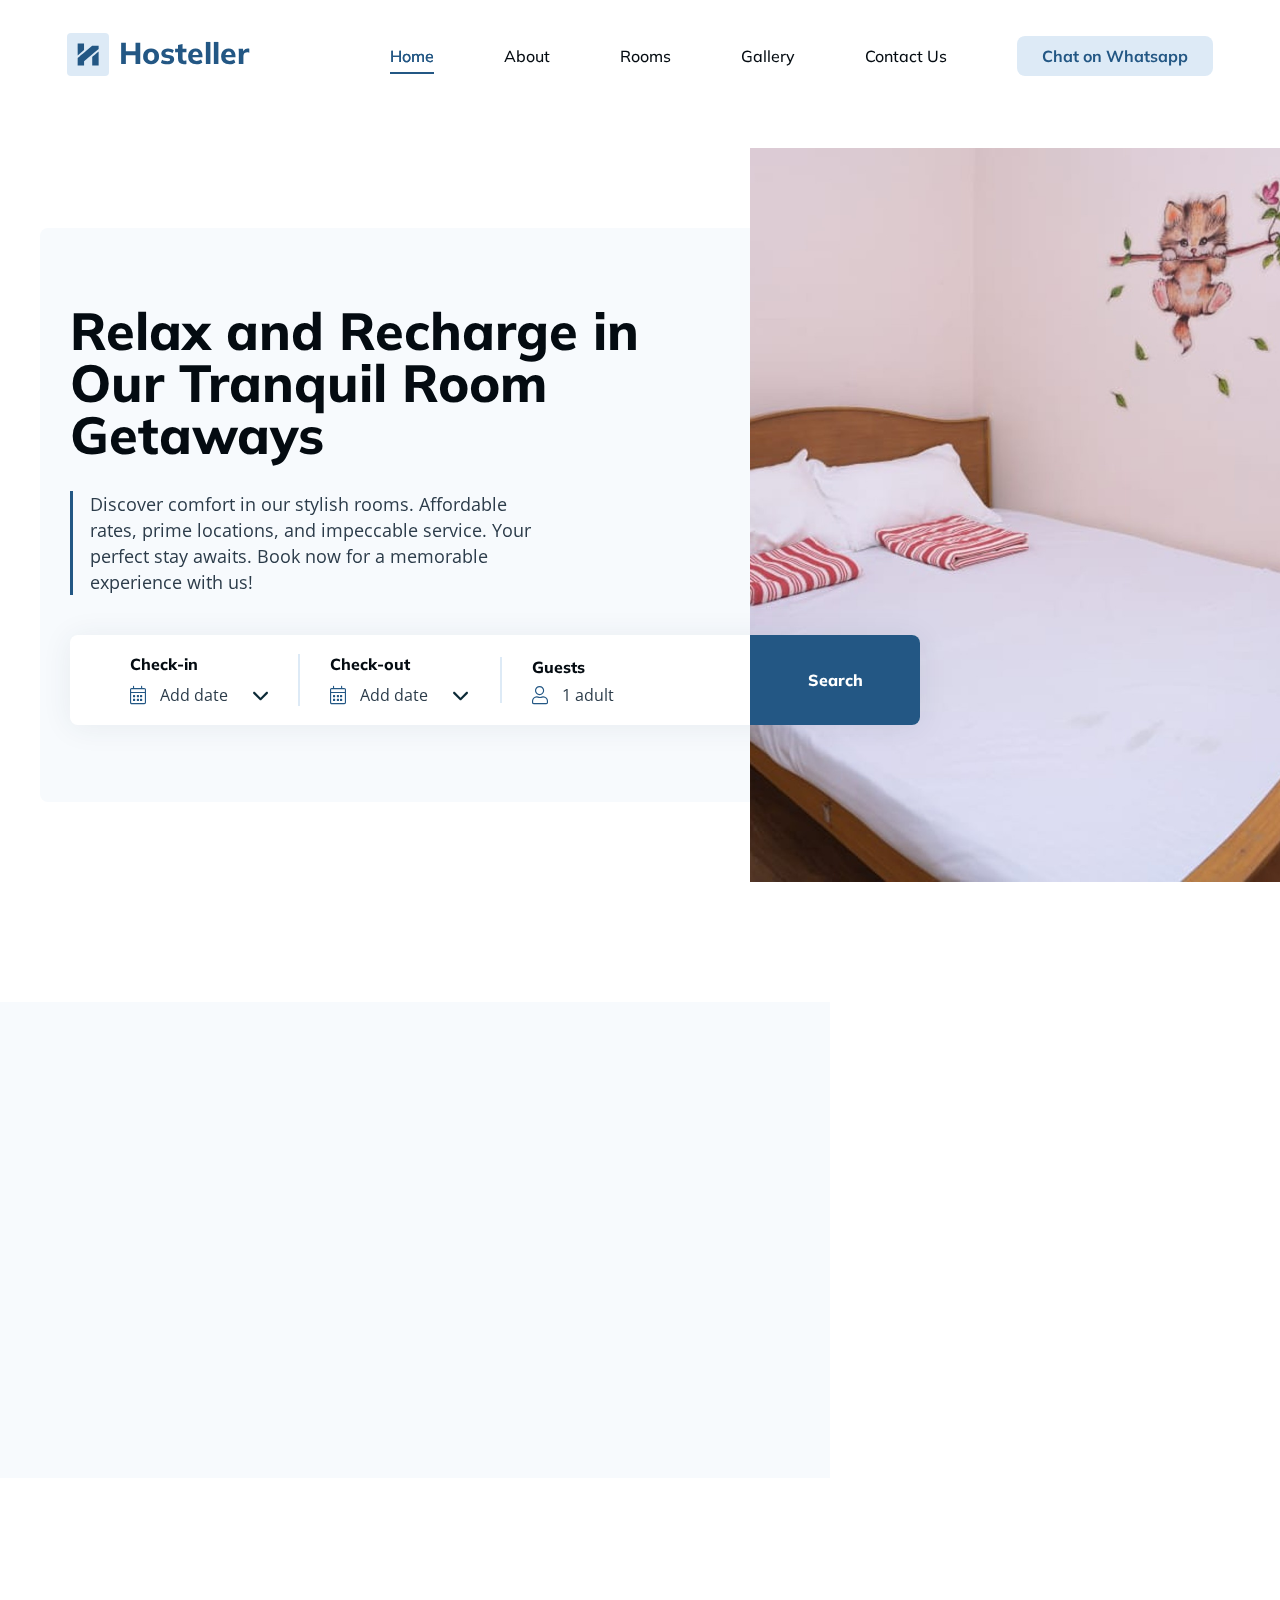
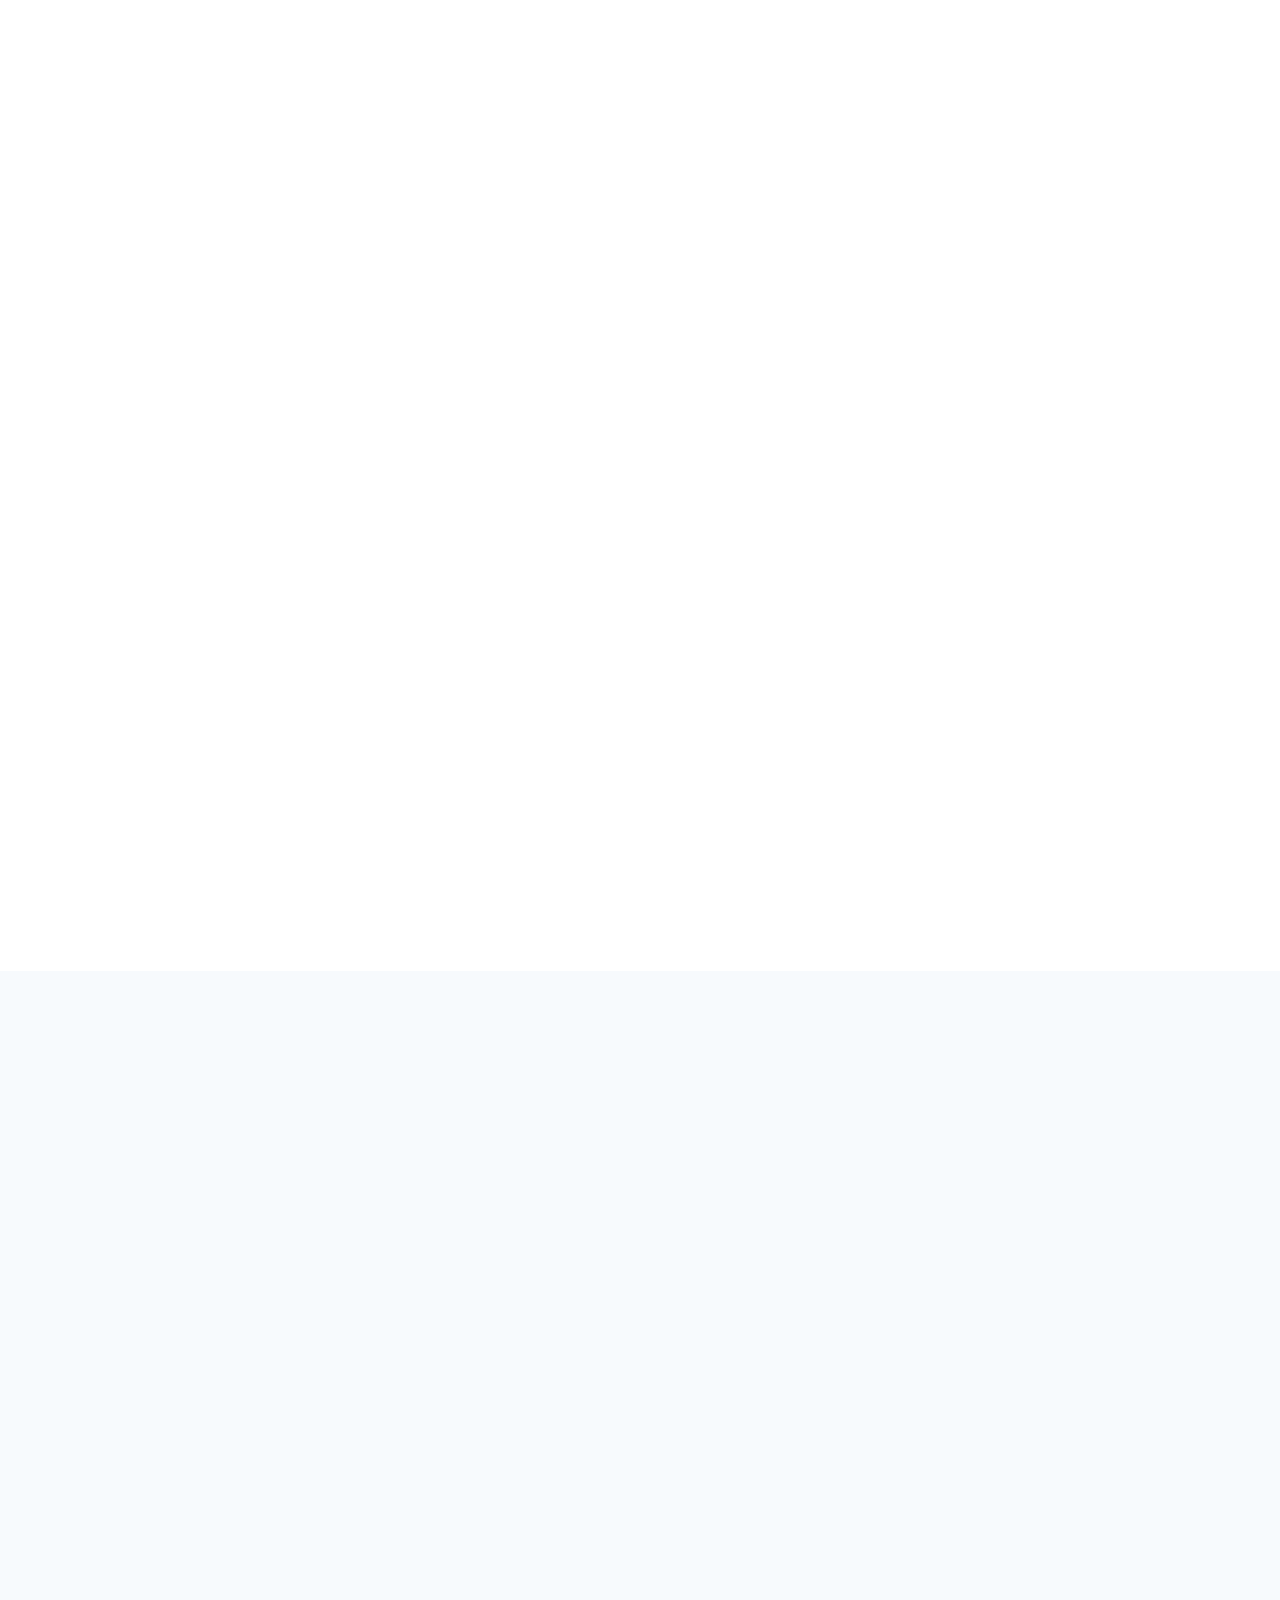
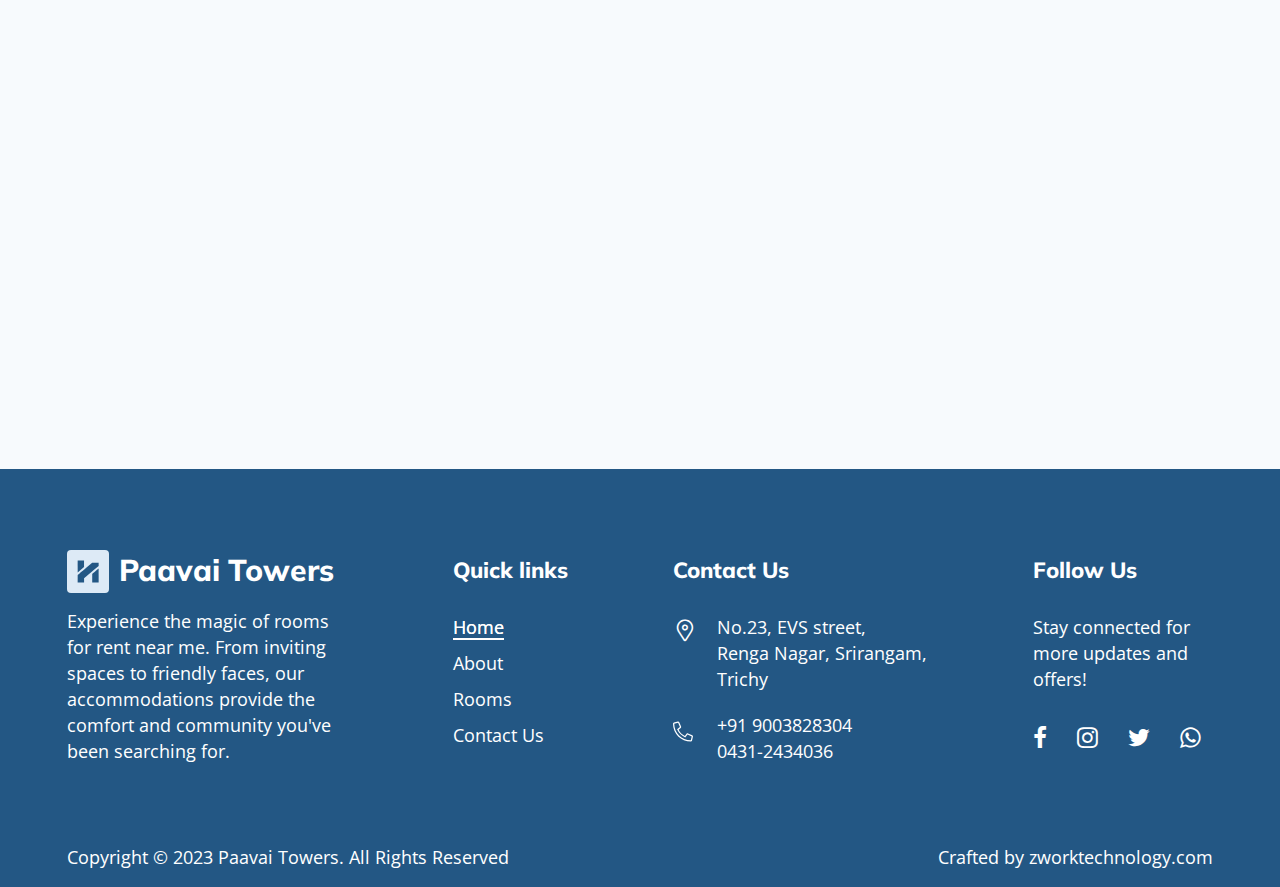
==== commit ac133205: "Mian Full Correction" ====
--- a/index.html
+++ b/index.html
@@ -49,11 +49,12 @@
                             <a class="nav-item" href="gallery.html" data-page="about">Gallery</a>
                         </li>
                         <li class="header_nav-list_item">
-                            <a class="nav-item" href="contacts2.html" data-page="about">Contact</a>
-                        </li>
-                        <li class="header_nav-list_item"><a
-                                class="nav-link nav-link--contacts dropdown-toggle  align-items-center"
-                                href="#">Chat on Whatsapp</a>
+                            <a class="nav-item" href="contacts2.html" data-page="about">Contact Us</a>
+                        </li>
+                        <li class="header_nav-list_item">
+                            <a class="nav-link nav-link--contacts dropdown-toggle  align-items-center" href="https://api.whatsapp.com/send/?phone=%2B919003828304&text&type=phone_number&app_absent=0" target="_blank">
+                                Chat on Whatsapp
+                            </a>
                             <div class="dropdown-menu">
                             </div>
                         </li>
@@ -69,17 +70,21 @@
                 data-bs-target="#menuOffcanvas"><i class="icon-stream"></i></button>
         </div>
     </header>
+
     <main>
+
         <section class="hero section">
             <div class="container container--hero d-lg-flex align-items-center justify-content-between">
                 <div class="hero_main">
-                    <h1 class="hero_main-title" data-aos="fade-up">Hosteller — amazing hostel for the free spirited
-                        traveler</h1>
+                    <h1 class="hero_main-title" data-aos="fade-up">
+                        Relax and Recharge in Our Tranquil Room Getaways
+                    </h1>
                     <div class="hero_main-content d-flex"><span class="line" data-aos="fade-up"
                             data-aos-delay="50"></span>
-                        <p class="text" data-aos="fade-up" data-aos-delay="100">Egestas pretium aenean pharetra magna
-                            ac. Et tortor consequat id porta nibh venenatis cras sed. Vel turpis nunc eget lorem dolor
-                            sed</p>
+                        <p class="text" data-aos="fade-up" data-aos-delay="100">
+                            Discover comfort in our stylish rooms. Affordable rates, prime locations, and impeccable service. Your perfect stay awaits. 
+                            Book now for a memorable experience with us!
+                        </p>
                     </div>
                     <form class="booking" action="#" method="post" autocomplete="off" data-type="booking"
                         data-aos="fade-up">
@@ -136,8 +141,7 @@
                 </div>
                 <div class="hero_media" data-aos="zoom-in">
                     <picture>
-                        <source data-srcset="img/index/hero.webp" srcset="img/index/hero.webp"><img class="lazy"
-                            data-src="img/index/hero.jpg" src="img/index/hero.jpg" alt="media">
+                        <img class="lazy" data-src="img/index/hero.jpg" src="img/index/hero.jpg" alt="media">
                     </picture>
                 </div>
             </div>
@@ -147,50 +151,48 @@
             <div class="block"></div>
             <div class="container">
                 <div class="rooms_header d-sm-flex justify-content-between align-items-center">
-                    <h2 class="rooms_header-title" data-aos="fade-right">Hostel rooms</h2>
+                    <h2 class="rooms_header-title" data-aos="fade-right">Modern rooms</h2>
                     <div class="wrapper" data-aos="fade-left"><a class="btn theme-element theme-element--light"
                             href="rooms.html">View all rooms</a></div>
                 </div>
                 <ul class="rooms_list d-md-flex flex-wrap">
+
                     <li class="rooms_list-item col-md-6 col-xl-4" data-order="1" data-aos="fade-up">
                         <div class="item-wrapper d-md-flex flex-column">
                             <div class="media">
                                 <picture>
-                                    <source data-srcset="img/about/01.webp" srcset="img/about/01.webp"><img class="lazy"
-                                        data-src="img/about/01.jpg" src="img/about/01.jpg" alt="media">
+                                    <img class="lazy" data-src="img/rooms/02.jpg" src="img/rooms/02.jpg" alt="media">
                                 </picture><span class="media_label media_label--pricing"><span
                                         class="price h4">$18</span> / 1 night</span>
                             </div>
                             <div class="main d-md-flex flex-column justify-content-between flex-grow-1"><a
-                                    class="main_title h4" href="room.html" data-shave="true">Bed in 6-Bed Room with
-                                    Shared Bathroom</a>
+                                    class="main_title h4" href="javascript:void(0)" data-shave="true">Standard AC</a>
                                 <div class="main_amenities"><span
                                         class="main_amenities-item d-inline-flex align-items-center"><i
                                             class="icon-user icon"></i> 2 Sleeps </span><span
                                         class="main_amenities-item d-inline-flex align-items-center"><i
-                                            class="icon-bunk_bed icon"></i> 1 bunk bed</span></div><a
+                                            class="icon-twin_bed icon"></i> Double Bed sized bed</span></div><a
                                     class="link link--arrow d-inline-flex align-items-center" href="#">See availability
                                     <i class="icon-arrow_right icon"></i></a>
                             </div>
                         </div>
                     </li>
+
                     <li class="rooms_list-item col-md-6 col-xl-4" data-order="2" data-aos="fade-up" data-aos-delay="50">
                         <div class="item-wrapper d-md-flex flex-column">
                             <div class="media">
                                 <picture>
-                                    <source data-srcset="img/about/02.webp" srcset="img/about/02.webp"><img class="lazy"
-                                        data-src="img/about/02.jpg" src="img/about/02.jpg" alt="media">
+                                    <img class="lazy" data-src="img/rooms/03.jpg" src="img/rooms/03.jpg" alt="media">
                                 </picture><span class="media_label media_label--pricing"><span
                                         class="price h4">$35</span> / 1 night</span>
                             </div>
                             <div class="main d-md-flex flex-column justify-content-between flex-grow-1"><a
-                                    class="main_title h4" href="room.html" data-shave="true">Double Room with Private
-                                    Bathroom</a>
+                                    class="main_title h4" href="javascript:void(0)" data-shave="true">Deluxe AC</a>
                                 <div class="main_amenities"><span
                                         class="main_amenities-item d-inline-flex align-items-center"><i
                                             class="icon-user icon"></i> 2 Sleeps </span><span
                                         class="main_amenities-item d-inline-flex align-items-center"><i
-                                            class="icon-twin_bed icon"></i> 2 twin beds</span></div><a
+                                            class="icon-twin_bed icon"></i>  Double Bed sized bed</span></div><a
                                     class="link link--arrow d-inline-flex align-items-center" href="#">See availability
                                     <i class="icon-arrow_right icon"></i></a>
                             </div>
@@ -199,12 +201,11 @@
                     <li class="rooms_list-item col-md-6 col-xl-4" data-order="3" data-aos="fade-up"
                         data-aos-delay="100">
                         <div class="card accent">
-                            <h3 class="title">Stay Longer, Save More</h3>
-                            <p class="text">It's simple: the longer you stay, the more you save!</p>
+                            <h3 class="title">Charming Spaces, Better Rates</h3>
+                            <p class="text">Experience bliss in our charming spaces with budget-conscious rates.</p>
                             <div class="content">
-                                <p class="text">Save up to <b>30%</b> on daily rate for stays longer than 14 nights</p>
-                                <p class="text">Save up to <b>20%</b> off the nightly rate on stays between 7-14 nights
-                                </p>
+                                <p class="text">Cool vibes in our Classic AC rooms – where relaxation meets style.</p>
+                                <p class="text">Affordable group rooms for shared laughter and unforgettable moments.</p>
                             </div><a class="btn theme-element theme-element--light" href="rooms.html">Choose room</a>
                         </div>
                     </li>
@@ -216,8 +217,9 @@
             <div class="container container--about d-xl-flex align-items-center">
                 <div class="about_main">
                     <h2 class="about_main-header" data-aos="fade-up">We have everything you need</h2>
-                    <p class="about_main-text" data-aos="fade-up">Posuere morbi leo urna molestie at elementum eu
-                        facilisis sed. Diam phasellus vestibulum lorem sed risus ultricies tristique</p>
+                    <p class="about_main-text" data-aos="fade-up">
+                        Enjoy the perfect blend of comfort and affordability. Our well-appointed rooms offer everything you desire for an unforgettable stay.
+                    </p>
                     <ul class="about_main-list d-sm-flex flex-wrap">
                         <li class="about_main-list_item d-flex flex-column flex-sm-row align-items-center"
                             data-aos="fade-up" data-order="1"><span class="icon"><svg width="60" height="60"
@@ -442,9 +444,9 @@
                 <div class="container d-xl-flex align-items-center justify-content-between">
                     <div class="promo_info">
                         <h2 class="info_header" data-aos="fade-up">Find suitable budget accommodation</h2>
-                        <p class="info_text" data-aos="fade-up" data-aos-delay="50">Condimentum id venenatis a
-                            condimentum vitae sapien pellentesque habitant. At augue eget arcu dictum varius duis at
-                            consectetur</p>
+                        <p class="info_text" data-aos="fade-up" data-aos-delay="50">
+                            Book budget rooms in Trichy for a wallet-friendly and comfortable stay. Discover the perfect accommodation for your travel needs.
+                        </p>
                         <ul class="info_list">
                             <li class="list-item d-flex align-items-sm-center" data-aos="fade-up">
                                 <div class="media theme-element theme-element--accent"><svg width="40" height="38"
@@ -502,8 +504,8 @@
                                             fill="currentColor"></path>
                                     </svg></div>
                                 <div class="main">
-                                    <h4 class="main_title">Hostel territory</h4>
-                                    <p class="main_text">Consequat interdum varius sit amet mattis</p>
+                                    <h4 class="main_title">Our territory</h4>
+                                    <p class="main_text">Cherish moments in our territory's embrace</p>
                                 </div>
                             </li>
                             <li class="list-item d-flex align-items-sm-center" data-aos="fade-up" data-aos-delay="50">
@@ -530,7 +532,7 @@
                                     </svg></div>
                                 <div class="main">
                                     <h4 class="main_title">Accommodates guests</h4>
-                                    <p class="main_text">Consequat interdum varius sit amet mattis</p>
+                                    <p class="main_text">Welcoming spaces for your memorable stay</p>
                                 </div>
                             </li>
                             <li class="list-item d-flex align-items-sm-center" data-aos="fade-up" data-aos-delay="100">
@@ -559,7 +561,7 @@
                                     </svg></div>
                                 <div class="main">
                                     <h4 class="main_title">Grateful guests</h4>
-                                    <p class="main_text">Consequat interdum varius sit amet mattis</p>
+                                    <p class="main_text">Guests leave with hearts full</p>
                                 </div>
                             </li>
                         </ul>
@@ -569,7 +571,7 @@
                             <source data-srcset="img/index/promo.webp" srcset="img/index/promo.webp"><img class="lazy"
                                 data-src="img/index/promo.jpg" src="img/index/promo.jpg" alt="media">
                         </picture>
-                        <div class="media_card media_card--top" data-aos="fade-left">
+                        <!-- <div class="media_card media_card--top" data-aos="fade-left">
                             <h4 class="media_card-text">This is the perfect hostel for a weekend getaway!</h4>
                             <div class="media_card-footer d-flex align-items-center"><span class="avatar">
                                     <picture>
@@ -592,12 +594,12 @@
                             <div class="media_card-pricing"><span class="h2">$149</span> / 1 night</div><a
                                 class="media_card-btn btn theme-element theme-element--light" href="#">See
                                 availability</a>
-                        </div>
+                        </div> -->
                     </div>
                 </div>
             </div>
         </section>
-        
+
     </main>
     <div class="video d-flex align-items-center justify-content-center">
         <div class="container">
@@ -607,6 +609,7 @@
             </div>
         </div>
     </div>
+
     <footer class="footer accent">
         <div class="container">
             <div class="footer_main d-sm-flex flex-wrap flex-lg-nowrap justify-content-between">
@@ -617,10 +620,10 @@
                                 <path fill-rule="evenodd" clip-rule="evenodd"
                                     d="M7.03198 3.80281V7.07652L3.86083 9.75137L0.689673 12.4263L0.667474 6.56503C0.655304 3.34138 0.663875 0.654206 0.686587 0.593579C0.71907 0.506918 1.4043 0.488223 3.87994 0.506219L7.03198 0.529106V3.80281ZM21.645 4.36419V5.88433L17.0383 9.76316C14.5046 11.8966 11.2263 14.6552 9.75318 15.8934L7.07484 18.145V20.3225V22.5H3.85988H0.64502L0.667303 18.768L0.689673 15.036L2.56785 13.4609C3.60088 12.5946 6.85989 9.85244 9.81009 7.36726L15.1741 2.84867L18.4096 2.8464L21.645 2.84413V4.36419ZM21.645 15.5549V22.5H18.431H15.217V18.2638V14.0274L15.4805 13.7882C15.8061 13.4924 21.5939 8.61606 21.6236 8.61248C21.6353 8.61099 21.645 11.7351 21.645 15.5549Z"
                                     fill="currentColor"></path>
-                            </svg> </span><span class="brand_name">Hosteller</span></a>
-                    <p class="footer_main-block_text">Ut tellus elementum sagittis vitae et leo duis ut. Sit amet
-                        consectetur adipiscing elit duis. Ultrices gravida dictum fusce ut placer orci nulla
-                        pellentesque</p>
+                            </svg> </span><span class="brand_name">Paavai Towers</span></a>
+                    <p class="footer_main-block_text">
+                        Experience the magic of rooms for rent near me. From inviting spaces to friendly faces, our accommodations provide the comfort and community you've been searching for.
+                    </p>
                 </div>
                 <div class="footer_main-block footer_main-block--nav col-sm-6 col-lg-auto">
                     <h4 class="footer_main-block_header">Quick links</h4>
@@ -632,15 +635,17 @@
                         <li class="list-item"><a class="link underlined underlined--white nav-item" data-page="rooms"
                                 href="rooms.html">Rooms</a></li>
                         <li class="list-item"><a class="link underlined underlined--white nav-item" data-page="news"
-                                href="contacts2.html">Contact</a></li>
+                                href="contacts2.html">Contact Us</a></li>
                     </ul>
                 </div>
                 <div class="footer_main-block footer_main-block--contacts col-sm-5 col-lg-auto">
                     <h4 class="footer_main-block_header">Contact Us</h4>
                     <ul class="footer_main-block_contacts">
                         <li class="list-item d-flex"><i class="icon-location icon"></i>
-                            <p class="wrapper"><span class="linebreak">54826 Fadel Circles </span><span
-                                    class="linebreak">Darrylstad, AZ 90995</span></p>
+                            <p class="wrapper">
+                                <span class="linebreak">No.23, EVS street, </span>
+                                <span class="linebreak">Renga Nagar, Srirangam, <br>Trichy</span>
+                            </p>
                         </li>
                         <li class="list-item d-flex"><span class="icon-call icon"><svg width="28" height="29"
                                     viewbox="0 0 28 29" fill="none" xmlns="http://www.w3.org/2000/svg">
@@ -648,14 +653,16 @@
                                         d="M26.9609 19.75L21 17.1797C20.7812 17.125 20.5625 17.0703 20.3438 17.0703C19.7969 17.0703 19.3047 17.2891 19.0312 17.6719L16.625 20.625C12.7969 18.7656 9.73438 15.7031 7.875 11.875L10.8281 9.46875C11.2109 9.19531 11.4297 8.70312 11.4297 8.15625C11.4297 7.9375 11.375 7.71875 11.3203 7.5L8.75 1.53906C8.47656 0.9375 7.875 0.5 7.21875 0.5C7.05469 0.5 6.94531 0.554688 6.83594 0.554688L1.3125 1.86719C0.546875 2.03125 0 2.6875 0 3.50781C0 17.3438 11.2109 28.5 24.9922 28.5C25.8125 28.5 26.4688 27.9531 26.6875 27.1875L27.9453 21.6641C27.9453 21.5547 27.9453 21.4453 27.9453 21.2812C27.9453 20.625 27.5625 20.0234 26.9609 19.75ZM24.9375 26.75C12.1406 26.75 1.75 16.3594 1.75 3.5625L7.16406 2.30469L9.67969 8.15625L5.6875 11.4375C8.36719 17.0703 11.4297 20.1328 17.1172 22.8125L20.3438 18.8203L26.1953 21.3359L24.9375 26.75Z"
                                         fill="currentColor"></path>
                                 </svg></span>
-                            <p class="wrapper d-flex flex-column"><a class="link" href="tel:+1234567890">(329)
-                                    580-7077</a> <a class="link" href="tel:+1234567890">(650) 382-5020</a></p>
+                            <p class="wrapper d-flex flex-column">
+                                <a class="link" href="tel:+919003828304">+91 9003828304</a>
+                                <a class="link" href="tel:+0431-2434036">0431-2434036</a>
+                            </p>
                         </li>
                     </ul>
                 </div>
                 <div class="footer_main-block footer_main-block--follow col-sm-5 col-lg-auto d-flex flex-column">
                     <h4 class="footer_main-block_header">Follow Us</h4>
-                    <p class="footer_main-block_text">Venenatis urna cursus eget nunc scelerisque</p>
+                    <p class="footer_main-block_text">Stay connected for more updates and offers!</p>
                     <ul class="socials d-flex align-items-center">
                         <li class="list-item"><a class="link" href=""><i class="icon-facebook"></i></a></li>
                         <li class="list-item"><a class="link" href=""><i class="icon-instagram"></i></a></li>
@@ -669,8 +676,9 @@
                     Copyright © 2023 <span>Paavai Towers</span>. All Rights Reserved
                 </div>
                 <div class="col-6" style="text-align: right;">
-                    Crafted by<a href="https://zworktechnology.com/" target="_blank"><span> zworktechnology.com</span></a>
-                </div> 
+                    Crafted by<a href="https://zworktechnology.com/" target="_blank"><span>
+                            zworktechnology.com</span></a>
+                </div>
             </div>
         </div>
     </footer>
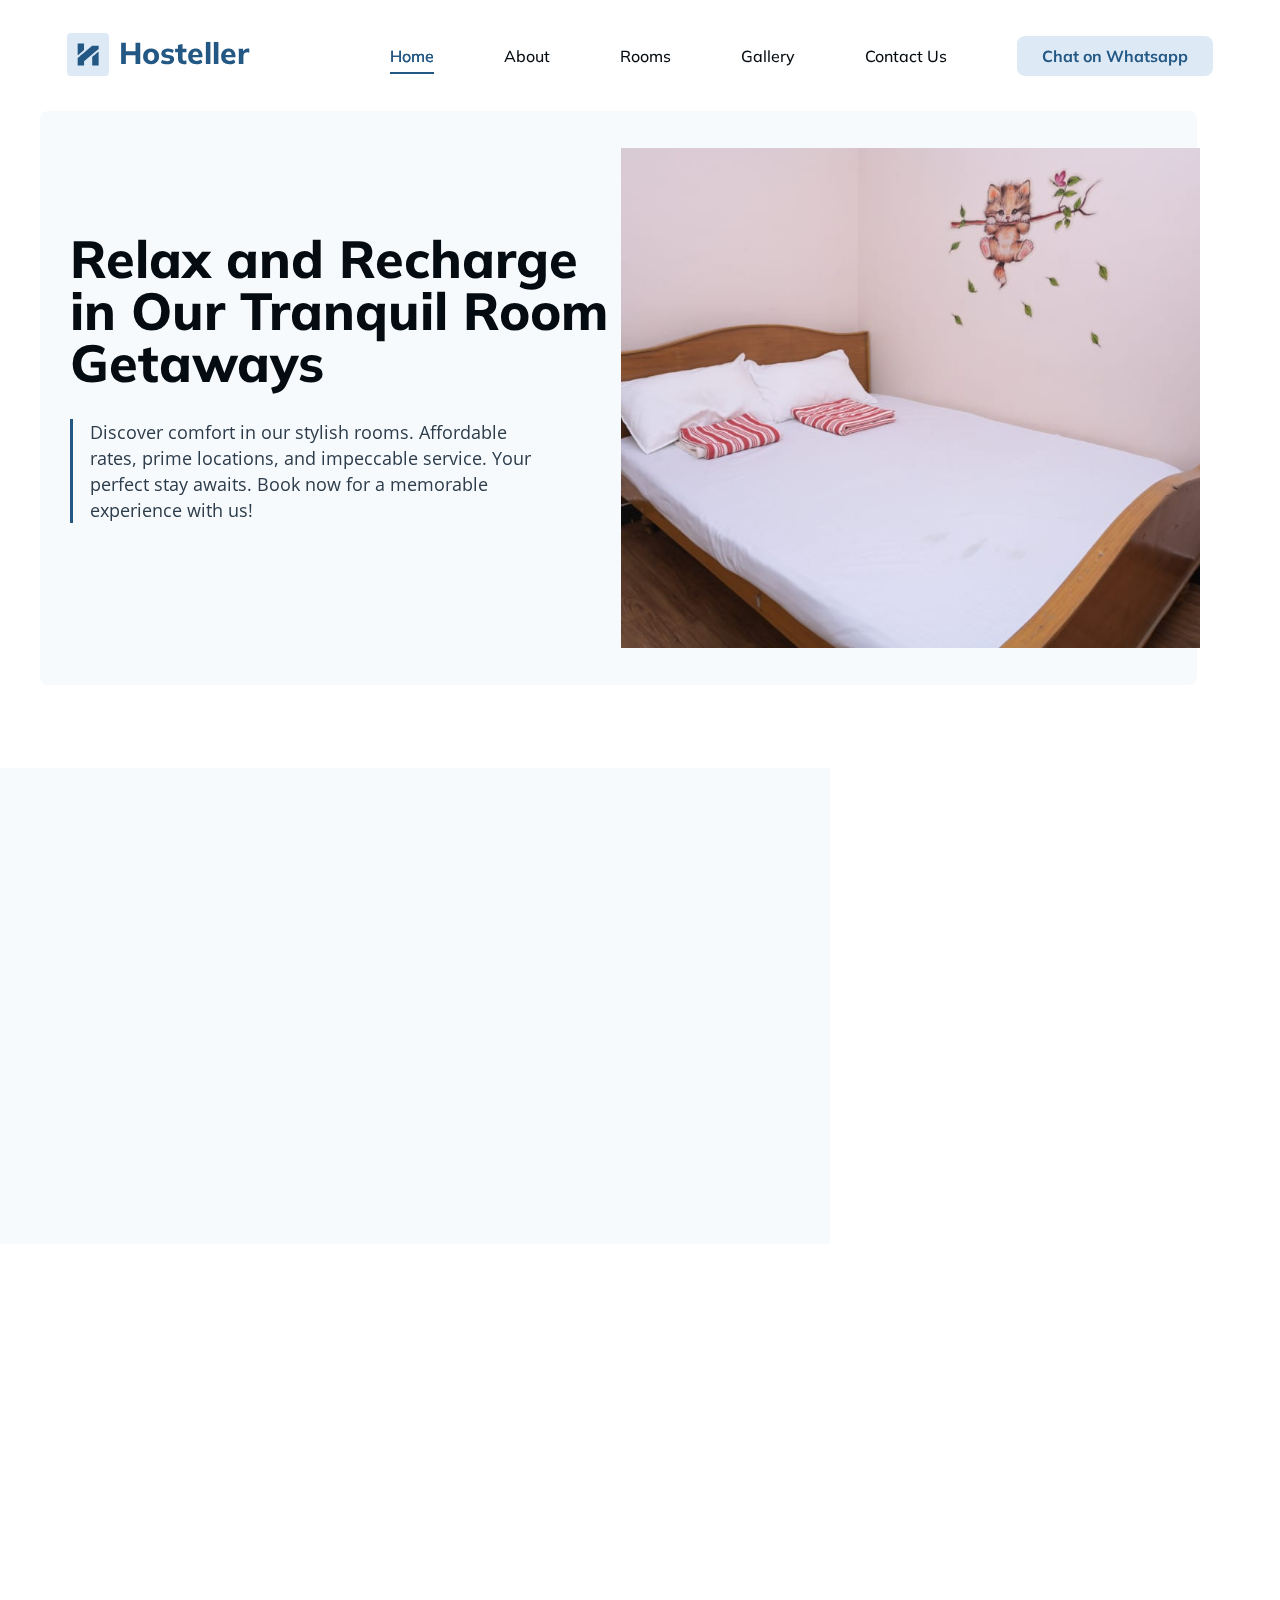
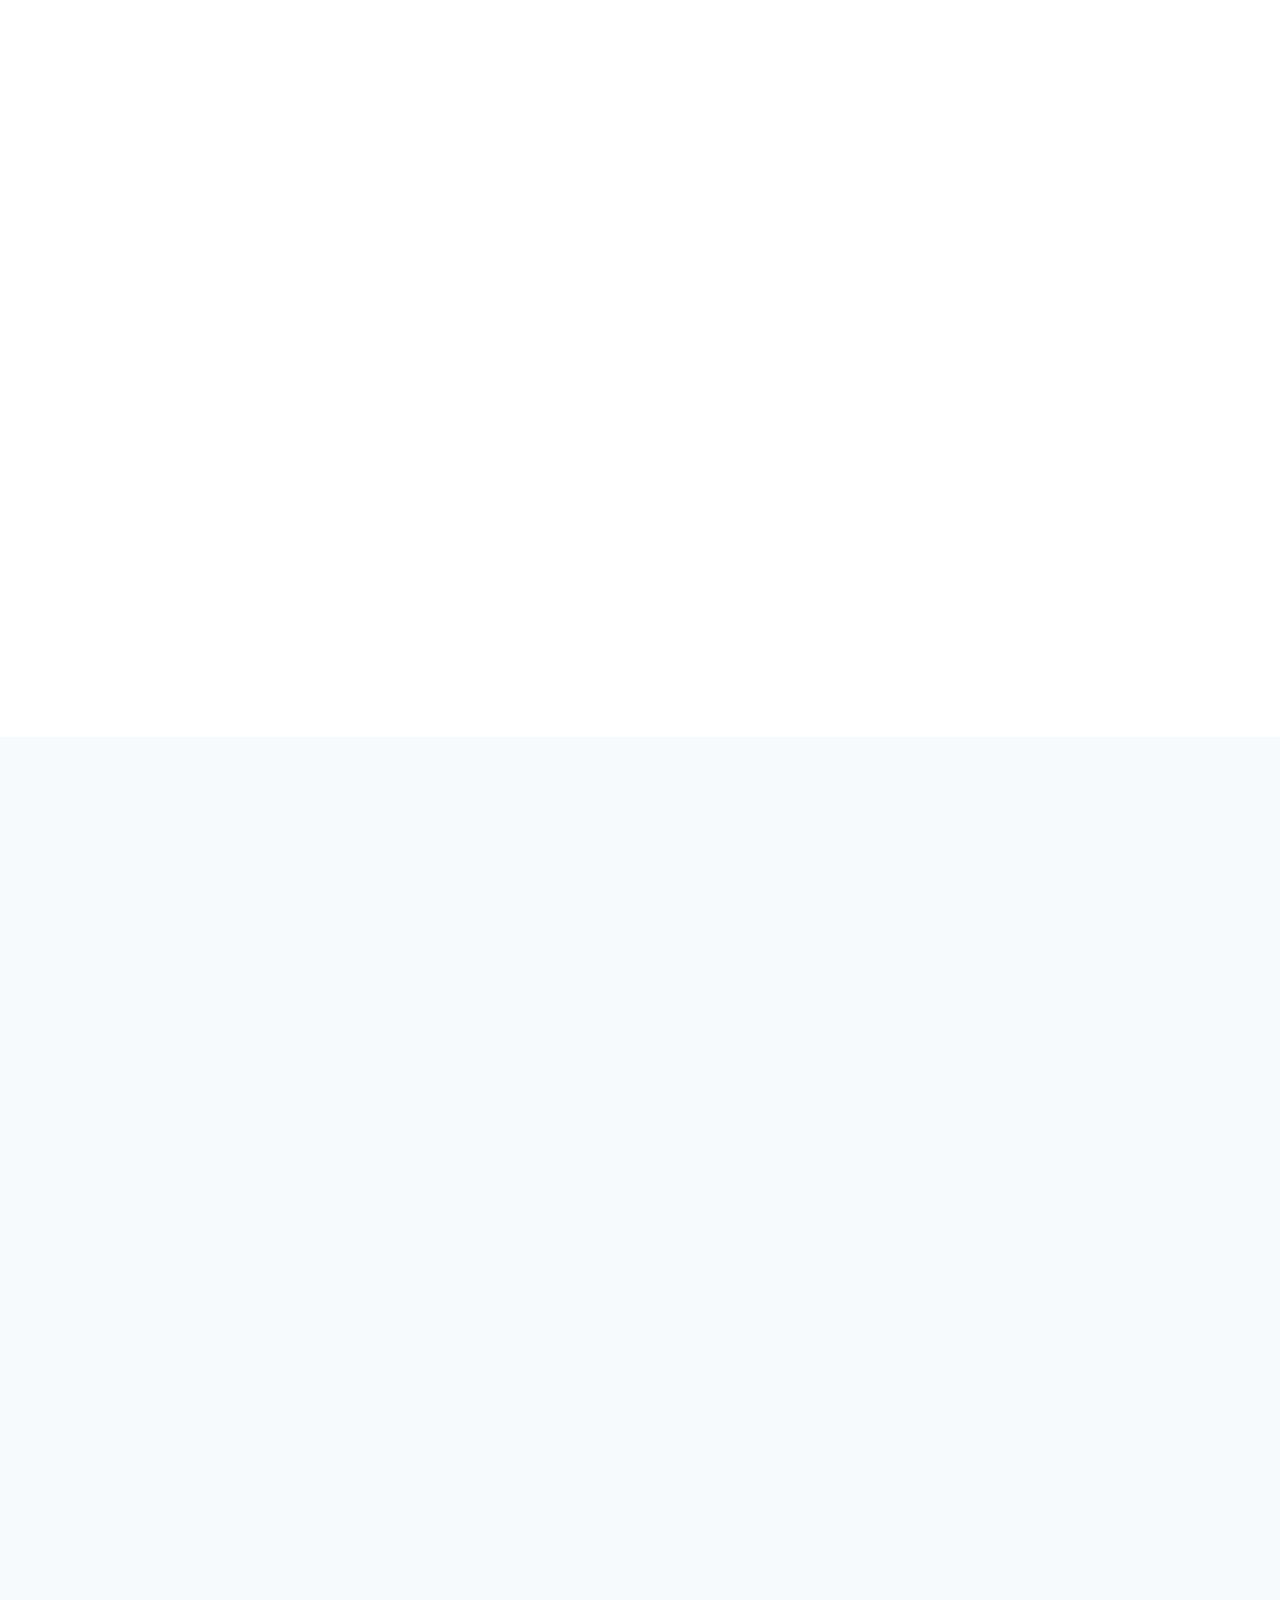
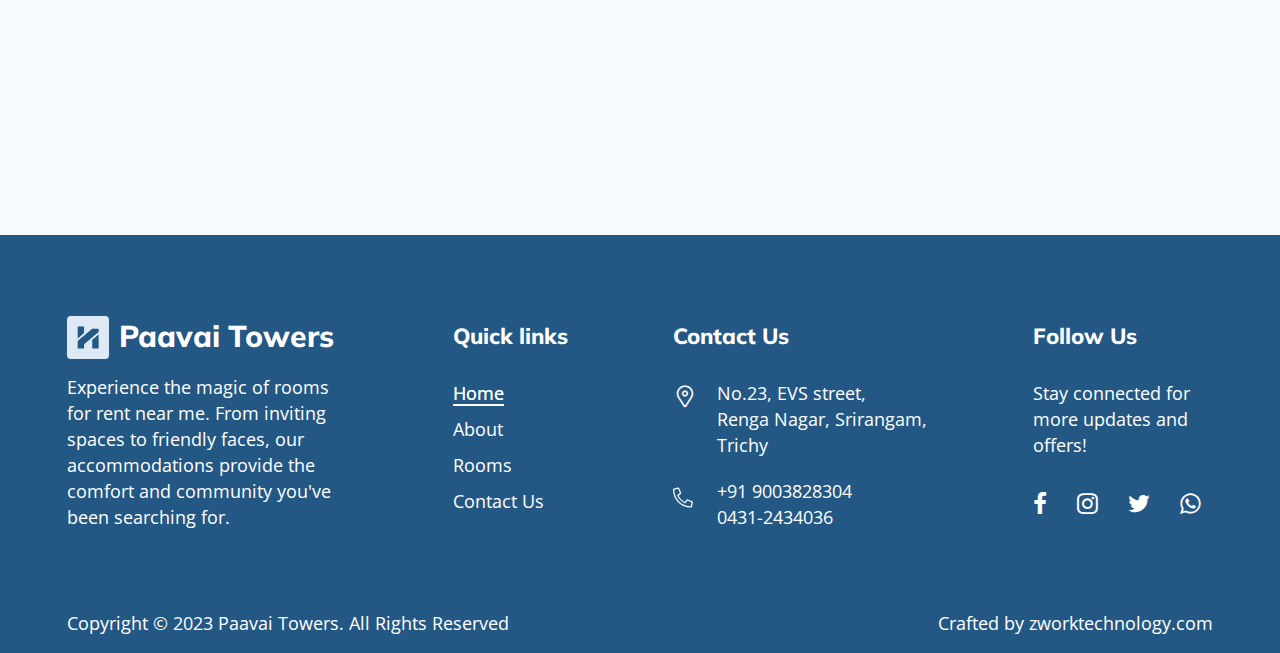
==== commit 26856505: "Main" ====
--- a/index.html
+++ b/index.html
@@ -52,7 +52,9 @@
                             <a class="nav-item" href="contacts2.html" data-page="about">Contact Us</a>
                         </li>
                         <li class="header_nav-list_item">
-                            <a class="nav-link nav-link--contacts dropdown-toggle  align-items-center" href="https://api.whatsapp.com/send/?phone=%2B919003828304&text&type=phone_number&app_absent=0" target="_blank">
+                            <a class="nav-link nav-link--contacts dropdown-toggle  align-items-center"
+                                href="https://api.whatsapp.com/send/?phone=%2B919003828304&text&type=phone_number&app_absent=0"
+                                target="_blank">
                                 Chat on Whatsapp
                             </a>
                             <div class="dropdown-menu">
@@ -82,11 +84,12 @@
                     <div class="hero_main-content d-flex"><span class="line" data-aos="fade-up"
                             data-aos-delay="50"></span>
                         <p class="text" data-aos="fade-up" data-aos-delay="100">
-                            Discover comfort in our stylish rooms. Affordable rates, prime locations, and impeccable service. Your perfect stay awaits. 
+                            Discover comfort in our stylish rooms. Affordable rates, prime locations, and impeccable
+                            service. Your perfect stay awaits.
                             Book now for a memorable experience with us!
                         </p>
                     </div>
-                    <form class="booking" action="#" method="post" autocomplete="off" data-type="booking"
+                    <!-- <form class="booking" action="#" method="post" autocomplete="off" data-type="booking"
                         data-aos="fade-up">
                         <div class="item-wrapper d-sm-flex flex-wrap flex-lg-nowrap align-items-lg-center">
                             <div class="booking_group d-flex flex-column"><label class="booking_group-label h5"
@@ -137,9 +140,9 @@
                             </div><button class="booking_btn btn theme-element theme-element--accent"
                                 type="submit">Search</button>
                         </div>
-                    </form>
-                </div>
-                <div class="hero_media" data-aos="zoom-in">
+                    </form> -->
+                </div>
+                <div class="hero_media" data-aos="zoom-in" style="height: 500px; margin-right: 150px;" >
                     <picture>
                         <img class="lazy" data-src="img/index/hero.jpg" src="img/index/hero.jpg" alt="media">
                     </picture>
@@ -162,18 +165,24 @@
                             <div class="media">
                                 <picture>
                                     <img class="lazy" data-src="img/rooms/02.jpg" src="img/rooms/02.jpg" alt="media">
-                                </picture><span class="media_label media_label--pricing"><span
-                                        class="price h4">$18</span> / 1 night</span>
+                                </picture>
                             </div>
-                            <div class="main d-md-flex flex-column justify-content-between flex-grow-1"><a
-                                    class="main_title h4" href="javascript:void(0)" data-shave="true">Standard AC</a>
-                                <div class="main_amenities"><span
-                                        class="main_amenities-item d-inline-flex align-items-center"><i
-                                            class="icon-user icon"></i> 2 Sleeps </span><span
-                                        class="main_amenities-item d-inline-flex align-items-center"><i
-                                            class="icon-twin_bed icon"></i> Double Bed sized bed</span></div><a
-                                    class="link link--arrow d-inline-flex align-items-center" href="#">See availability
-                                    <i class="icon-arrow_right icon"></i></a>
+                            <div class="main d-md-flex flex-column justify-content-between flex-grow-1">
+                                <a class="main_title h4" href="javascript:void(0)" data-shave="true">Standard AC</a>
+                                <div class="main_amenities">
+                                    <span class="main_amenities-item d-inline-flex align-items-center">
+                                        <i class="icon-user icon"></i> 2 Sleeps 
+                                    </span><br>
+                                    <span class="main_amenities-item d-inline-flex align-items-center">
+                                        <i  class="icon-twin_bed icon"></i>1 Bed 
+                                    </span><br>
+                                    <span class="main_amenities-item d-inline-flex align-items-center">
+                                        <i  class="icon-twin_bed icon"></i> 1 Extra Bed 
+                                    </span>
+                                </div>
+                                <a class="link link--arrow d-inline-flex align-items-center" href="rooms.html">See availability
+                                    <i class="icon-arrow_right icon"></i>
+                                </a>
                             </div>
                         </div>
                     </li>
@@ -183,18 +192,26 @@
                             <div class="media">
                                 <picture>
                                     <img class="lazy" data-src="img/rooms/03.jpg" src="img/rooms/03.jpg" alt="media">
-                                </picture><span class="media_label media_label--pricing"><span
-                                        class="price h4">$35</span> / 1 night</span>
+                                </picture>
+                                <!-- <span class="media_label media_label--pricing"><span
+                                        class="price h4">$35</span> / 1 night</span> -->
                             </div>
-                            <div class="main d-md-flex flex-column justify-content-between flex-grow-1"><a
-                                    class="main_title h4" href="javascript:void(0)" data-shave="true">Deluxe AC</a>
-                                <div class="main_amenities"><span
-                                        class="main_amenities-item d-inline-flex align-items-center"><i
-                                            class="icon-user icon"></i> 2 Sleeps </span><span
-                                        class="main_amenities-item d-inline-flex align-items-center"><i
-                                            class="icon-twin_bed icon"></i>  Double Bed sized bed</span></div><a
-                                    class="link link--arrow d-inline-flex align-items-center" href="#">See availability
-                                    <i class="icon-arrow_right icon"></i></a>
+                            <div class="main d-md-flex flex-column justify-content-between flex-grow-1">
+                                <a class="main_title h4" href="javascript:void(0)" data-shave="true">Deluxe AC</a>
+                                <div class="main_amenities">
+                                    <span class="main_amenities-item d-inline-flex align-items-center">
+                                        <i class="icon-user icon"></i> 2 Sleeps 
+                                    </span><br>
+                                    <span class="main_amenities-item d-inline-flex align-items-center">
+                                        <i class="icon-twin_bed icon"></i> 1 Bed
+                                    </span><br>
+                                    <span class="main_amenities-item d-inline-flex align-items-center">
+                                        <i class="icon-twin_bed icon"></i> 1 Extra Bed
+                                    </span>
+                                </div>
+                                <a class="link link--arrow d-inline-flex align-items-center" href="rooms.html">See availability
+                                    <i class="icon-arrow_right icon"></i>
+                                </a>
                             </div>
                         </div>
                     </li>
@@ -205,7 +222,8 @@
                             <p class="text">Experience bliss in our charming spaces with budget-conscious rates.</p>
                             <div class="content">
                                 <p class="text">Cool vibes in our Classic AC rooms – where relaxation meets style.</p>
-                                <p class="text">Affordable group rooms for shared laughter and unforgettable moments.</p>
+                                <p class="text">Affordable group rooms for shared laughter and unforgettable moments.
+                                </p>
                             </div><a class="btn theme-element theme-element--light" href="rooms.html">Choose room</a>
                         </div>
                     </li>
@@ -218,7 +236,8 @@
                 <div class="about_main">
                     <h2 class="about_main-header" data-aos="fade-up">We have everything you need</h2>
                     <p class="about_main-text" data-aos="fade-up">
-                        Enjoy the perfect blend of comfort and affordability. Our well-appointed rooms offer everything you desire for an unforgettable stay.
+                        Enjoy the perfect blend of comfort and affordability. Our well-appointed rooms offer everything
+                        you desire for an unforgettable stay.
                     </p>
                     <ul class="about_main-list d-sm-flex flex-wrap">
                         <li class="about_main-list_item d-flex flex-column flex-sm-row align-items-center"
@@ -274,20 +293,22 @@
                         </li>
                     </ul>
                     <div class="about_main-action d-flex flex-column-reverse flex-sm-row align-items-center">
-                        <div class="wrapper" data-aos="fade-left"><a
-                                class="about_main-action_item btn theme-element theme-element--accent"
-                                href="rooms.html">Book now</a></div>
-                        <div class="wrapper" data-aos="fade-left" data-aos-delay="50"><a
-                                class="about_main-action_item link link--arrow" href="about.html">More about <i
-                                    class="icon-arrow_right icon"></i></a></div>
+                        <div class="wrapper" data-aos="fade-left">
+                            <a class="about_main-action_item btn theme-element theme-element--accent" href="rooms.html">Book now
+                            </a>
+                        </div>
+                        <div class="wrapper" data-aos="fade-left" data-aos-delay="50">
+                            <a class="about_main-action_item link link--arrow" href="about.html">More about 
+                                <i class="icon-arrow_right icon"></i>
+                            </a>
+                        </div>
                     </div>
                 </div>
                 <div class="about_media" data-aos="zoom-in">
                     <picture>
-                        <source data-srcset="img/index/about.webp" srcset="img/index/about.webp"><img class="lazy"
-                            data-src="img/index/about.jpg" src="img/index/about.jpg" alt="media">
-                    </picture><a class="video-play d-inline-flex align-items-center justify-content-center" href="#"><i
-                            class="icon-play icon"></i></a>
+                        <source data-srcset="img/index/about.webp" srcset="img/index/about.webp">
+                        <img class="lazy" data-src="img/index/about.jpg" src="img/index/about.jpg" alt="media">
+                    </picture>
                 </div>
             </div>
         </section>
@@ -445,7 +466,8 @@
                     <div class="promo_info">
                         <h2 class="info_header" data-aos="fade-up">Find suitable budget accommodation</h2>
                         <p class="info_text" data-aos="fade-up" data-aos-delay="50">
-                            Book budget rooms in Trichy for a wallet-friendly and comfortable stay. Discover the perfect accommodation for your travel needs.
+                            Book budget rooms in Trichy for a wallet-friendly and comfortable stay. Discover the perfect
+                            accommodation for your travel needs.
                         </p>
                         <ul class="info_list">
                             <li class="list-item d-flex align-items-sm-center" data-aos="fade-up">
@@ -622,7 +644,8 @@
                                     fill="currentColor"></path>
                             </svg> </span><span class="brand_name">Paavai Towers</span></a>
                     <p class="footer_main-block_text">
-                        Experience the magic of rooms for rent near me. From inviting spaces to friendly faces, our accommodations provide the comfort and community you've been searching for.
+                        Experience the magic of rooms for rent near me. From inviting spaces to friendly faces, our
+                        accommodations provide the comfort and community you've been searching for.
                     </p>
                 </div>
                 <div class="footer_main-block footer_main-block--nav col-sm-6 col-lg-auto">
--- a/css/preload.min.css
+++ b/css/preload.min.css
@@ -1,2 +1,69 @@
-@font-face{font-family:OpenSans;src:local("OpenSans-Regular"),url(../fonts/OpenSans-Regular.woff2) format("woff2"),url(../fonts/OpenSans-Regular.woff) format("woff");font-weight:400;font-style:normal;font-display:swap}@font-face{font-family:OpenSans;src:local("OpenSans-SemiBold"),url(../fonts/OpenSans-SemiBold.woff2) format("woff2"),url(../fonts/OpenSans-SemiBold.woff) format("woff");font-weight:600;font-style:normal;font-display:swap}@font-face{font-family:OpenSans-Bold;src:local("OpenSans-Bold"),url(../fonts/OpenSans-Bold.woff2) format("woff2"),url(../fonts/OpenSans-Bold.woff) format("woff");font-weight:700;font-style:normal;font-display:swap}@font-face{font-family:Mulish;src:local("Mulish-Medium"),url(../fonts/Mulish-Medium.woff2) format("woff2"),url(../fonts/Mulish-Medium.woff) format("woff");font-weight:500;font-style:normal;font-display:swap}@font-face{font-family:Mulish;src:local("Mulish-SemiBold"),url(../fonts/Mulish-SemiBold.woff2) format("woff2"),url(../fonts/Mulish-SemiBold.woff) format("woff");font-weight:600;font-style:normal;font-display:swap}@font-face{font-family:Mulish;src:local("Mulish-Bold"),url(../fonts/Mulish-Bold.woff2) format("woff2"),url(../fonts/Mulish-Bold.woff) format("woff");font-weight:700;font-style:normal;font-display:swap}@font-face{font-family:Mulish;src:local("Mulish-ExtraBold"),url(../fonts/Mulish-ExtraBold.woff2) format("woff2"),url(../fonts/Mulish-ExtraBold.woff) format("woff");font-weight:800;font-style:normal;font-display:swap}@font-face{font-family:Mulish;src:local("Mulish-Black"),url(../fonts/Mulish-Black.woff2) format("woff2"),url(../fonts/Mulish-Black.woff) format("woff");font-weight:900;font-style:normal;font-display:swap}
+@font-face {
+  font-family: OpenSans;
+  src: local("OpenSans-Regular"),
+    url(../fonts/OpenSans-Regular.woff2) format("woff2"),
+    url(../fonts/OpenSans-Regular.woff) format("woff");
+  font-weight: 400;
+  font-style: normal;
+  font-display: swap;
+}
+@font-face {
+  font-family: OpenSans;
+  src: local("OpenSans-SemiBold"),
+    url(../fonts/OpenSans-SemiBold.woff2) format("woff2"),
+    url(../fonts/OpenSans-SemiBold.woff) format("woff");
+  font-weight: 600;
+  font-style: normal;
+  font-display: swap;
+}
+@font-face {
+  font-family: OpenSans-Bold;
+  src: local("OpenSans-Bold"), url(../fonts/OpenSans-Bold.woff2) format("woff2"),
+    url(../fonts/OpenSans-Bold.woff) format("woff");
+  font-weight: 700;
+  font-style: normal;
+  font-display: swap;
+}
+@font-face {
+  font-family: Mulish;
+  src: local("Mulish-Medium"), url(../fonts/Mulish-Medium.woff2) format("woff2"),
+    url(../fonts/Mulish-Medium.woff) format("woff");
+  font-weight: 500;
+  font-style: normal;
+  font-display: swap;
+}
+@font-face {
+  font-family: Mulish;
+  src: local("Mulish-SemiBold"),
+    url(../fonts/Mulish-SemiBold.woff2) format("woff2"),
+    url(../fonts/Mulish-SemiBold.woff) format("woff");
+  font-weight: 600;
+  font-style: normal;
+  font-display: swap;
+}
+@font-face {
+  font-family: Mulish;
+  src: local("Mulish-Bold"), url(../fonts/Mulish-Bold.woff2) format("woff2"),
+    url(../fonts/Mulish-Bold.woff) format("woff");
+  font-weight: 700;
+  font-style: normal;
+  font-display: swap;
+}
+@font-face {
+  font-family: Mulish;
+  src: local("Mulish-ExtraBold"),
+    url(../fonts/Mulish-ExtraBold.woff2) format("woff2"),
+    url(../fonts/Mulish-ExtraBold.woff) format("woff");
+  font-weight: 800;
+  font-style: normal;
+  font-display: swap;
+}
+@font-face {
+  font-family: Mulish;
+  src: local("Mulish-Black"), url(../fonts/Mulish-Black.woff2) format("woff2"),
+    url(../fonts/Mulish-Black.woff) format("woff");
+  font-weight: 900;
+  font-style: normal;
+  font-display: swap;
+}
 /*# sourceMappingURL=../sourcemaps/preload.css.map */
--- a/css/libs.min.css
+++ b/css/libs.min.css
@@ -1,12 +1,6851 @@
-[data-aos][data-aos][data-aos-duration="50"],body[data-aos-duration="50"] [data-aos]{-webkit-transition-duration:50ms;-o-transition-duration:50ms;transition-duration:50ms}[data-aos][data-aos][data-aos-delay="50"],body[data-aos-delay="50"] [data-aos]{-webkit-transition-delay:0s;-o-transition-delay:0s;transition-delay:0s}[data-aos][data-aos][data-aos-delay="50"].aos-animate,body[data-aos-delay="50"] [data-aos].aos-animate{-webkit-transition-delay:50ms;-o-transition-delay:50ms;transition-delay:50ms}[data-aos][data-aos][data-aos-duration="100"],body[data-aos-duration="100"] [data-aos]{-webkit-transition-duration:.1s;-o-transition-duration:.1s;transition-duration:.1s}[data-aos][data-aos][data-aos-delay="100"],body[data-aos-delay="100"] [data-aos]{-webkit-transition-delay:0s;-o-transition-delay:0s;transition-delay:0s}[data-aos][data-aos][data-aos-delay="100"].aos-animate,body[data-aos-delay="100"] [data-aos].aos-animate{-webkit-transition-delay:.1s;-o-transition-delay:.1s;transition-delay:.1s}[data-aos][data-aos][data-aos-duration="150"],body[data-aos-duration="150"] [data-aos]{-webkit-transition-duration:.15s;-o-transition-duration:.15s;transition-duration:.15s}[data-aos][data-aos][data-aos-delay="150"],body[data-aos-delay="150"] [data-aos]{-webkit-transition-delay:0s;-o-transition-delay:0s;transition-delay:0s}[data-aos][data-aos][data-aos-delay="150"].aos-animate,body[data-aos-delay="150"] [data-aos].aos-animate{-webkit-transition-delay:.15s;-o-transition-delay:.15s;transition-delay:.15s}[data-aos][data-aos][data-aos-duration="200"],body[data-aos-duration="200"] [data-aos]{-webkit-transition-duration:.2s;-o-transition-duration:.2s;transition-duration:.2s}[data-aos][data-aos][data-aos-delay="200"],body[data-aos-delay="200"] [data-aos]{-webkit-transition-delay:0s;-o-transition-delay:0s;transition-delay:0s}[data-aos][data-aos][data-aos-delay="200"].aos-animate,body[data-aos-delay="200"] [data-aos].aos-animate{-webkit-transition-delay:.2s;-o-transition-delay:.2s;transition-delay:.2s}[data-aos][data-aos][data-aos-duration="250"],body[data-aos-duration="250"] [data-aos]{-webkit-transition-duration:.25s;-o-transition-duration:.25s;transition-duration:.25s}[data-aos][data-aos][data-aos-delay="250"],body[data-aos-delay="250"] [data-aos]{-webkit-transition-delay:0s;-o-transition-delay:0s;transition-delay:0s}[data-aos][data-aos][data-aos-delay="250"].aos-animate,body[data-aos-delay="250"] [data-aos].aos-animate{-webkit-transition-delay:.25s;-o-transition-delay:.25s;transition-delay:.25s}[data-aos][data-aos][data-aos-duration="300"],body[data-aos-duration="300"] [data-aos]{-webkit-transition-duration:.3s;-o-transition-duration:.3s;transition-duration:.3s}[data-aos][data-aos][data-aos-delay="300"],body[data-aos-delay="300"] [data-aos]{-webkit-transition-delay:0s;-o-transition-delay:0s;transition-delay:0s}[data-aos][data-aos][data-aos-delay="300"].aos-animate,body[data-aos-delay="300"] [data-aos].aos-animate{-webkit-transition-delay:.3s;-o-transition-delay:.3s;transition-delay:.3s}[data-aos][data-aos][data-aos-duration="350"],body[data-aos-duration="350"] [data-aos]{-webkit-transition-duration:.35s;-o-transition-duration:.35s;transition-duration:.35s}[data-aos][data-aos][data-aos-delay="350"],body[data-aos-delay="350"] [data-aos]{-webkit-transition-delay:0s;-o-transition-delay:0s;transition-delay:0s}[data-aos][data-aos][data-aos-delay="350"].aos-animate,body[data-aos-delay="350"] [data-aos].aos-animate{-webkit-transition-delay:.35s;-o-transition-delay:.35s;transition-delay:.35s}[data-aos][data-aos][data-aos-duration="400"],body[data-aos-duration="400"] [data-aos]{-webkit-transition-duration:.4s;-o-transition-duration:.4s;transition-duration:.4s}[data-aos][data-aos][data-aos-delay="400"],body[data-aos-delay="400"] [data-aos]{-webkit-transition-delay:0s;-o-transition-delay:0s;transition-delay:0s}[data-aos][data-aos][data-aos-delay="400"].aos-animate,body[data-aos-delay="400"] [data-aos].aos-animate{-webkit-transition-delay:.4s;-o-transition-delay:.4s;transition-delay:.4s}[data-aos][data-aos][data-aos-duration="450"],body[data-aos-duration="450"] [data-aos]{-webkit-transition-duration:.45s;-o-transition-duration:.45s;transition-duration:.45s}[data-aos][data-aos][data-aos-delay="450"],body[data-aos-delay="450"] [data-aos]{-webkit-transition-delay:0s;-o-transition-delay:0s;transition-delay:0s}[data-aos][data-aos][data-aos-delay="450"].aos-animate,body[data-aos-delay="450"] [data-aos].aos-animate{-webkit-transition-delay:.45s;-o-transition-delay:.45s;transition-delay:.45s}[data-aos][data-aos][data-aos-duration="500"],body[data-aos-duration="500"] [data-aos]{-webkit-transition-duration:.5s;-o-transition-duration:.5s;transition-duration:.5s}[data-aos][data-aos][data-aos-delay="500"],body[data-aos-delay="500"] [data-aos]{-webkit-transition-delay:0s;-o-transition-delay:0s;transition-delay:0s}[data-aos][data-aos][data-aos-delay="500"].aos-animate,body[data-aos-delay="500"] [data-aos].aos-animate{-webkit-transition-delay:.5s;-o-transition-delay:.5s;transition-delay:.5s}[data-aos][data-aos][data-aos-duration="550"],body[data-aos-duration="550"] [data-aos]{-webkit-transition-duration:.55s;-o-transition-duration:.55s;transition-duration:.55s}[data-aos][data-aos][data-aos-delay="550"],body[data-aos-delay="550"] [data-aos]{-webkit-transition-delay:0s;-o-transition-delay:0s;transition-delay:0s}[data-aos][data-aos][data-aos-delay="550"].aos-animate,body[data-aos-delay="550"] [data-aos].aos-animate{-webkit-transition-delay:.55s;-o-transition-delay:.55s;transition-delay:.55s}[data-aos][data-aos][data-aos-duration="600"],body[data-aos-duration="600"] [data-aos]{-webkit-transition-duration:.6s;-o-transition-duration:.6s;transition-duration:.6s}[data-aos][data-aos][data-aos-delay="600"],body[data-aos-delay="600"] [data-aos]{-webkit-transition-delay:0s;-o-transition-delay:0s;transition-delay:0s}[data-aos][data-aos][data-aos-delay="600"].aos-animate,body[data-aos-delay="600"] [data-aos].aos-animate{-webkit-transition-delay:.6s;-o-transition-delay:.6s;transition-delay:.6s}[data-aos][data-aos][data-aos-duration="650"],body[data-aos-duration="650"] [data-aos]{-webkit-transition-duration:.65s;-o-transition-duration:.65s;transition-duration:.65s}[data-aos][data-aos][data-aos-delay="650"],body[data-aos-delay="650"] [data-aos]{-webkit-transition-delay:0s;-o-transition-delay:0s;transition-delay:0s}[data-aos][data-aos][data-aos-delay="650"].aos-animate,body[data-aos-delay="650"] [data-aos].aos-animate{-webkit-transition-delay:.65s;-o-transition-delay:.65s;transition-delay:.65s}[data-aos][data-aos][data-aos-duration="700"],body[data-aos-duration="700"] [data-aos]{-webkit-transition-duration:.7s;-o-transition-duration:.7s;transition-duration:.7s}[data-aos][data-aos][data-aos-delay="700"],body[data-aos-delay="700"] [data-aos]{-webkit-transition-delay:0s;-o-transition-delay:0s;transition-delay:0s}[data-aos][data-aos][data-aos-delay="700"].aos-animate,body[data-aos-delay="700"] [data-aos].aos-animate{-webkit-transition-delay:.7s;-o-transition-delay:.7s;transition-delay:.7s}[data-aos][data-aos][data-aos-duration="750"],body[data-aos-duration="750"] [data-aos]{-webkit-transition-duration:.75s;-o-transition-duration:.75s;transition-duration:.75s}[data-aos][data-aos][data-aos-delay="750"],body[data-aos-delay="750"] [data-aos]{-webkit-transition-delay:0s;-o-transition-delay:0s;transition-delay:0s}[data-aos][data-aos][data-aos-delay="750"].aos-animate,body[data-aos-delay="750"] [data-aos].aos-animate{-webkit-transition-delay:.75s;-o-transition-delay:.75s;transition-delay:.75s}[data-aos][data-aos][data-aos-duration="800"],body[data-aos-duration="800"] [data-aos]{-webkit-transition-duration:.8s;-o-transition-duration:.8s;transition-duration:.8s}[data-aos][data-aos][data-aos-delay="800"],body[data-aos-delay="800"] [data-aos]{-webkit-transition-delay:0s;-o-transition-delay:0s;transition-delay:0s}[data-aos][data-aos][data-aos-delay="800"].aos-animate,body[data-aos-delay="800"] [data-aos].aos-animate{-webkit-transition-delay:.8s;-o-transition-delay:.8s;transition-delay:.8s}[data-aos][data-aos][data-aos-duration="850"],body[data-aos-duration="850"] [data-aos]{-webkit-transition-duration:.85s;-o-transition-duration:.85s;transition-duration:.85s}[data-aos][data-aos][data-aos-delay="850"],body[data-aos-delay="850"] [data-aos]{-webkit-transition-delay:0s;-o-transition-delay:0s;transition-delay:0s}[data-aos][data-aos][data-aos-delay="850"].aos-animate,body[data-aos-delay="850"] [data-aos].aos-animate{-webkit-transition-delay:.85s;-o-transition-delay:.85s;transition-delay:.85s}[data-aos][data-aos][data-aos-duration="900"],body[data-aos-duration="900"] [data-aos]{-webkit-transition-duration:.9s;-o-transition-duration:.9s;transition-duration:.9s}[data-aos][data-aos][data-aos-delay="900"],body[data-aos-delay="900"] [data-aos]{-webkit-transition-delay:0s;-o-transition-delay:0s;transition-delay:0s}[data-aos][data-aos][data-aos-delay="900"].aos-animate,body[data-aos-delay="900"] [data-aos].aos-animate{-webkit-transition-delay:.9s;-o-transition-delay:.9s;transition-delay:.9s}[data-aos][data-aos][data-aos-duration="950"],body[data-aos-duration="950"] [data-aos]{-webkit-transition-duration:.95s;-o-transition-duration:.95s;transition-duration:.95s}[data-aos][data-aos][data-aos-delay="950"],body[data-aos-delay="950"] [data-aos]{-webkit-transition-delay:0s;-o-transition-delay:0s;transition-delay:0s}[data-aos][data-aos][data-aos-delay="950"].aos-animate,body[data-aos-delay="950"] [data-aos].aos-animate{-webkit-transition-delay:.95s;-o-transition-delay:.95s;transition-delay:.95s}[data-aos][data-aos][data-aos-duration="1000"],body[data-aos-duration="1000"] [data-aos]{-webkit-transition-duration:1s;-o-transition-duration:1s;transition-duration:1s}[data-aos][data-aos][data-aos-delay="1000"],body[data-aos-delay="1000"] [data-aos]{-webkit-transition-delay:0s;-o-transition-delay:0s;transition-delay:0s}[data-aos][data-aos][data-aos-delay="1000"].aos-animate,body[data-aos-delay="1000"] [data-aos].aos-animate{-webkit-transition-delay:1s;-o-transition-delay:1s;transition-delay:1s}[data-aos][data-aos][data-aos-duration="1050"],body[data-aos-duration="1050"] [data-aos]{-webkit-transition-duration:1.05s;-o-transition-duration:1.05s;transition-duration:1.05s}[data-aos][data-aos][data-aos-delay="1050"],body[data-aos-delay="1050"] [data-aos]{-webkit-transition-delay:0s;-o-transition-delay:0s;transition-delay:0s}[data-aos][data-aos][data-aos-delay="1050"].aos-animate,body[data-aos-delay="1050"] [data-aos].aos-animate{-webkit-transition-delay:1.05s;-o-transition-delay:1.05s;transition-delay:1.05s}[data-aos][data-aos][data-aos-duration="1100"],body[data-aos-duration="1100"] [data-aos]{-webkit-transition-duration:1.1s;-o-transition-duration:1.1s;transition-duration:1.1s}[data-aos][data-aos][data-aos-delay="1100"],body[data-aos-delay="1100"] [data-aos]{-webkit-transition-delay:0s;-o-transition-delay:0s;transition-delay:0s}[data-aos][data-aos][data-aos-delay="1100"].aos-animate,body[data-aos-delay="1100"] [data-aos].aos-animate{-webkit-transition-delay:1.1s;-o-transition-delay:1.1s;transition-delay:1.1s}[data-aos][data-aos][data-aos-duration="1150"],body[data-aos-duration="1150"] [data-aos]{-webkit-transition-duration:1.15s;-o-transition-duration:1.15s;transition-duration:1.15s}[data-aos][data-aos][data-aos-delay="1150"],body[data-aos-delay="1150"] [data-aos]{-webkit-transition-delay:0s;-o-transition-delay:0s;transition-delay:0s}[data-aos][data-aos][data-aos-delay="1150"].aos-animate,body[data-aos-delay="1150"] [data-aos].aos-animate{-webkit-transition-delay:1.15s;-o-transition-delay:1.15s;transition-delay:1.15s}[data-aos][data-aos][data-aos-duration="1200"],body[data-aos-duration="1200"] [data-aos]{-webkit-transition-duration:1.2s;-o-transition-duration:1.2s;transition-duration:1.2s}[data-aos][data-aos][data-aos-delay="1200"],body[data-aos-delay="1200"] [data-aos]{-webkit-transition-delay:0s;-o-transition-delay:0s;transition-delay:0s}[data-aos][data-aos][data-aos-delay="1200"].aos-animate,body[data-aos-delay="1200"] [data-aos].aos-animate{-webkit-transition-delay:1.2s;-o-transition-delay:1.2s;transition-delay:1.2s}[data-aos][data-aos][data-aos-duration="1250"],body[data-aos-duration="1250"] [data-aos]{-webkit-transition-duration:1.25s;-o-transition-duration:1.25s;transition-duration:1.25s}[data-aos][data-aos][data-aos-delay="1250"],body[data-aos-delay="1250"] [data-aos]{-webkit-transition-delay:0s;-o-transition-delay:0s;transition-delay:0s}[data-aos][data-aos][data-aos-delay="1250"].aos-animate,body[data-aos-delay="1250"] [data-aos].aos-animate{-webkit-transition-delay:1.25s;-o-transition-delay:1.25s;transition-delay:1.25s}[data-aos][data-aos][data-aos-duration="1300"],body[data-aos-duration="1300"] [data-aos]{-webkit-transition-duration:1.3s;-o-transition-duration:1.3s;transition-duration:1.3s}[data-aos][data-aos][data-aos-delay="1300"],body[data-aos-delay="1300"] [data-aos]{-webkit-transition-delay:0s;-o-transition-delay:0s;transition-delay:0s}[data-aos][data-aos][data-aos-delay="1300"].aos-animate,body[data-aos-delay="1300"] [data-aos].aos-animate{-webkit-transition-delay:1.3s;-o-transition-delay:1.3s;transition-delay:1.3s}[data-aos][data-aos][data-aos-duration="1350"],body[data-aos-duration="1350"] [data-aos]{-webkit-transition-duration:1.35s;-o-transition-duration:1.35s;transition-duration:1.35s}[data-aos][data-aos][data-aos-delay="1350"],body[data-aos-delay="1350"] [data-aos]{-webkit-transition-delay:0s;-o-transition-delay:0s;transition-delay:0s}[data-aos][data-aos][data-aos-delay="1350"].aos-animate,body[data-aos-delay="1350"] [data-aos].aos-animate{-webkit-transition-delay:1.35s;-o-transition-delay:1.35s;transition-delay:1.35s}[data-aos][data-aos][data-aos-duration="1400"],body[data-aos-duration="1400"] [data-aos]{-webkit-transition-duration:1.4s;-o-transition-duration:1.4s;transition-duration:1.4s}[data-aos][data-aos][data-aos-delay="1400"],body[data-aos-delay="1400"] [data-aos]{-webkit-transition-delay:0s;-o-transition-delay:0s;transition-delay:0s}[data-aos][data-aos][data-aos-delay="1400"].aos-animate,body[data-aos-delay="1400"] [data-aos].aos-animate{-webkit-transition-delay:1.4s;-o-transition-delay:1.4s;transition-delay:1.4s}[data-aos][data-aos][data-aos-duration="1450"],body[data-aos-duration="1450"] [data-aos]{-webkit-transition-duration:1.45s;-o-transition-duration:1.45s;transition-duration:1.45s}[data-aos][data-aos][data-aos-delay="1450"],body[data-aos-delay="1450"] [data-aos]{-webkit-transition-delay:0s;-o-transition-delay:0s;transition-delay:0s}[data-aos][data-aos][data-aos-delay="1450"].aos-animate,body[data-aos-delay="1450"] [data-aos].aos-animate{-webkit-transition-delay:1.45s;-o-transition-delay:1.45s;transition-delay:1.45s}[data-aos][data-aos][data-aos-duration="1500"],body[data-aos-duration="1500"] [data-aos]{-webkit-transition-duration:1.5s;-o-transition-duration:1.5s;transition-duration:1.5s}[data-aos][data-aos][data-aos-delay="1500"],body[data-aos-delay="1500"] [data-aos]{-webkit-transition-delay:0s;-o-transition-delay:0s;transition-delay:0s}[data-aos][data-aos][data-aos-delay="1500"].aos-animate,body[data-aos-delay="1500"] [data-aos].aos-animate{-webkit-transition-delay:1.5s;-o-transition-delay:1.5s;transition-delay:1.5s}[data-aos][data-aos][data-aos-duration="1550"],body[data-aos-duration="1550"] [data-aos]{-webkit-transition-duration:1.55s;-o-transition-duration:1.55s;transition-duration:1.55s}[data-aos][data-aos][data-aos-delay="1550"],body[data-aos-delay="1550"] [data-aos]{-webkit-transition-delay:0s;-o-transition-delay:0s;transition-delay:0s}[data-aos][data-aos][data-aos-delay="1550"].aos-animate,body[data-aos-delay="1550"] [data-aos].aos-animate{-webkit-transition-delay:1.55s;-o-transition-delay:1.55s;transition-delay:1.55s}[data-aos][data-aos][data-aos-duration="1600"],body[data-aos-duration="1600"] [data-aos]{-webkit-transition-duration:1.6s;-o-transition-duration:1.6s;transition-duration:1.6s}[data-aos][data-aos][data-aos-delay="1600"],body[data-aos-delay="1600"] [data-aos]{-webkit-transition-delay:0s;-o-transition-delay:0s;transition-delay:0s}[data-aos][data-aos][data-aos-delay="1600"].aos-animate,body[data-aos-delay="1600"] [data-aos].aos-animate{-webkit-transition-delay:1.6s;-o-transition-delay:1.6s;transition-delay:1.6s}[data-aos][data-aos][data-aos-duration="1650"],body[data-aos-duration="1650"] [data-aos]{-webkit-transition-duration:1.65s;-o-transition-duration:1.65s;transition-duration:1.65s}[data-aos][data-aos][data-aos-delay="1650"],body[data-aos-delay="1650"] [data-aos]{-webkit-transition-delay:0s;-o-transition-delay:0s;transition-delay:0s}[data-aos][data-aos][data-aos-delay="1650"].aos-animate,body[data-aos-delay="1650"] [data-aos].aos-animate{-webkit-transition-delay:1.65s;-o-transition-delay:1.65s;transition-delay:1.65s}[data-aos][data-aos][data-aos-duration="1700"],body[data-aos-duration="1700"] [data-aos]{-webkit-transition-duration:1.7s;-o-transition-duration:1.7s;transition-duration:1.7s}[data-aos][data-aos][data-aos-delay="1700"],body[data-aos-delay="1700"] [data-aos]{-webkit-transition-delay:0s;-o-transition-delay:0s;transition-delay:0s}[data-aos][data-aos][data-aos-delay="1700"].aos-animate,body[data-aos-delay="1700"] [data-aos].aos-animate{-webkit-transition-delay:1.7s;-o-transition-delay:1.7s;transition-delay:1.7s}[data-aos][data-aos][data-aos-duration="1750"],body[data-aos-duration="1750"] [data-aos]{-webkit-transition-duration:1.75s;-o-transition-duration:1.75s;transition-duration:1.75s}[data-aos][data-aos][data-aos-delay="1750"],body[data-aos-delay="1750"] [data-aos]{-webkit-transition-delay:0s;-o-transition-delay:0s;transition-delay:0s}[data-aos][data-aos][data-aos-delay="1750"].aos-animate,body[data-aos-delay="1750"] [data-aos].aos-animate{-webkit-transition-delay:1.75s;-o-transition-delay:1.75s;transition-delay:1.75s}[data-aos][data-aos][data-aos-duration="1800"],body[data-aos-duration="1800"] [data-aos]{-webkit-transition-duration:1.8s;-o-transition-duration:1.8s;transition-duration:1.8s}[data-aos][data-aos][data-aos-delay="1800"],body[data-aos-delay="1800"] [data-aos]{-webkit-transition-delay:0s;-o-transition-delay:0s;transition-delay:0s}[data-aos][data-aos][data-aos-delay="1800"].aos-animate,body[data-aos-delay="1800"] [data-aos].aos-animate{-webkit-transition-delay:1.8s;-o-transition-delay:1.8s;transition-delay:1.8s}[data-aos][data-aos][data-aos-duration="1850"],body[data-aos-duration="1850"] [data-aos]{-webkit-transition-duration:1.85s;-o-transition-duration:1.85s;transition-duration:1.85s}[data-aos][data-aos][data-aos-delay="1850"],body[data-aos-delay="1850"] [data-aos]{-webkit-transition-delay:0s;-o-transition-delay:0s;transition-delay:0s}[data-aos][data-aos][data-aos-delay="1850"].aos-animate,body[data-aos-delay="1850"] [data-aos].aos-animate{-webkit-transition-delay:1.85s;-o-transition-delay:1.85s;transition-delay:1.85s}[data-aos][data-aos][data-aos-duration="1900"],body[data-aos-duration="1900"] [data-aos]{-webkit-transition-duration:1.9s;-o-transition-duration:1.9s;transition-duration:1.9s}[data-aos][data-aos][data-aos-delay="1900"],body[data-aos-delay="1900"] [data-aos]{-webkit-transition-delay:0s;-o-transition-delay:0s;transition-delay:0s}[data-aos][data-aos][data-aos-delay="1900"].aos-animate,body[data-aos-delay="1900"] [data-aos].aos-animate{-webkit-transition-delay:1.9s;-o-transition-delay:1.9s;transition-delay:1.9s}[data-aos][data-aos][data-aos-duration="1950"],body[data-aos-duration="1950"] [data-aos]{-webkit-transition-duration:1.95s;-o-transition-duration:1.95s;transition-duration:1.95s}[data-aos][data-aos][data-aos-delay="1950"],body[data-aos-delay="1950"] [data-aos]{-webkit-transition-delay:0s;-o-transition-delay:0s;transition-delay:0s}[data-aos][data-aos][data-aos-delay="1950"].aos-animate,body[data-aos-delay="1950"] [data-aos].aos-animate{-webkit-transition-delay:1.95s;-o-transition-delay:1.95s;transition-delay:1.95s}[data-aos][data-aos][data-aos-duration="2000"],body[data-aos-duration="2000"] [data-aos]{-webkit-transition-duration:2s;-o-transition-duration:2s;transition-duration:2s}[data-aos][data-aos][data-aos-delay="2000"],body[data-aos-delay="2000"] [data-aos]{-webkit-transition-delay:0s;-o-transition-delay:0s;transition-delay:0s}[data-aos][data-aos][data-aos-delay="2000"].aos-animate,body[data-aos-delay="2000"] [data-aos].aos-animate{-webkit-transition-delay:2s;-o-transition-delay:2s;transition-delay:2s}[data-aos][data-aos][data-aos-duration="2050"],body[data-aos-duration="2050"] [data-aos]{-webkit-transition-duration:2.05s;-o-transition-duration:2.05s;transition-duration:2.05s}[data-aos][data-aos][data-aos-delay="2050"],body[data-aos-delay="2050"] [data-aos]{-webkit-transition-delay:0s;-o-transition-delay:0s;transition-delay:0s}[data-aos][data-aos][data-aos-delay="2050"].aos-animate,body[data-aos-delay="2050"] [data-aos].aos-animate{-webkit-transition-delay:2.05s;-o-transition-delay:2.05s;transition-delay:2.05s}[data-aos][data-aos][data-aos-duration="2100"],body[data-aos-duration="2100"] [data-aos]{-webkit-transition-duration:2.1s;-o-transition-duration:2.1s;transition-duration:2.1s}[data-aos][data-aos][data-aos-delay="2100"],body[data-aos-delay="2100"] [data-aos]{-webkit-transition-delay:0s;-o-transition-delay:0s;transition-delay:0s}[data-aos][data-aos][data-aos-delay="2100"].aos-animate,body[data-aos-delay="2100"] [data-aos].aos-animate{-webkit-transition-delay:2.1s;-o-transition-delay:2.1s;transition-delay:2.1s}[data-aos][data-aos][data-aos-duration="2150"],body[data-aos-duration="2150"] [data-aos]{-webkit-transition-duration:2.15s;-o-transition-duration:2.15s;transition-duration:2.15s}[data-aos][data-aos][data-aos-delay="2150"],body[data-aos-delay="2150"] [data-aos]{-webkit-transition-delay:0s;-o-transition-delay:0s;transition-delay:0s}[data-aos][data-aos][data-aos-delay="2150"].aos-animate,body[data-aos-delay="2150"] [data-aos].aos-animate{-webkit-transition-delay:2.15s;-o-transition-delay:2.15s;transition-delay:2.15s}[data-aos][data-aos][data-aos-duration="2200"],body[data-aos-duration="2200"] [data-aos]{-webkit-transition-duration:2.2s;-o-transition-duration:2.2s;transition-duration:2.2s}[data-aos][data-aos][data-aos-delay="2200"],body[data-aos-delay="2200"] [data-aos]{-webkit-transition-delay:0s;-o-transition-delay:0s;transition-delay:0s}[data-aos][data-aos][data-aos-delay="2200"].aos-animate,body[data-aos-delay="2200"] [data-aos].aos-animate{-webkit-transition-delay:2.2s;-o-transition-delay:2.2s;transition-delay:2.2s}[data-aos][data-aos][data-aos-duration="2250"],body[data-aos-duration="2250"] [data-aos]{-webkit-transition-duration:2.25s;-o-transition-duration:2.25s;transition-duration:2.25s}[data-aos][data-aos][data-aos-delay="2250"],body[data-aos-delay="2250"] [data-aos]{-webkit-transition-delay:0s;-o-transition-delay:0s;transition-delay:0s}[data-aos][data-aos][data-aos-delay="2250"].aos-animate,body[data-aos-delay="2250"] [data-aos].aos-animate{-webkit-transition-delay:2.25s;-o-transition-delay:2.25s;transition-delay:2.25s}[data-aos][data-aos][data-aos-duration="2300"],body[data-aos-duration="2300"] [data-aos]{-webkit-transition-duration:2.3s;-o-transition-duration:2.3s;transition-duration:2.3s}[data-aos][data-aos][data-aos-delay="2300"],body[data-aos-delay="2300"] [data-aos]{-webkit-transition-delay:0s;-o-transition-delay:0s;transition-delay:0s}[data-aos][data-aos][data-aos-delay="2300"].aos-animate,body[data-aos-delay="2300"] [data-aos].aos-animate{-webkit-transition-delay:2.3s;-o-transition-delay:2.3s;transition-delay:2.3s}[data-aos][data-aos][data-aos-duration="2350"],body[data-aos-duration="2350"] [data-aos]{-webkit-transition-duration:2.35s;-o-transition-duration:2.35s;transition-duration:2.35s}[data-aos][data-aos][data-aos-delay="2350"],body[data-aos-delay="2350"] [data-aos]{-webkit-transition-delay:0s;-o-transition-delay:0s;transition-delay:0s}[data-aos][data-aos][data-aos-delay="2350"].aos-animate,body[data-aos-delay="2350"] [data-aos].aos-animate{-webkit-transition-delay:2.35s;-o-transition-delay:2.35s;transition-delay:2.35s}[data-aos][data-aos][data-aos-duration="2400"],body[data-aos-duration="2400"] [data-aos]{-webkit-transition-duration:2.4s;-o-transition-duration:2.4s;transition-duration:2.4s}[data-aos][data-aos][data-aos-delay="2400"],body[data-aos-delay="2400"] [data-aos]{-webkit-transition-delay:0s;-o-transition-delay:0s;transition-delay:0s}[data-aos][data-aos][data-aos-delay="2400"].aos-animate,body[data-aos-delay="2400"] [data-aos].aos-animate{-webkit-transition-delay:2.4s;-o-transition-delay:2.4s;transition-delay:2.4s}[data-aos][data-aos][data-aos-duration="2450"],body[data-aos-duration="2450"] [data-aos]{-webkit-transition-duration:2.45s;-o-transition-duration:2.45s;transition-duration:2.45s}[data-aos][data-aos][data-aos-delay="2450"],body[data-aos-delay="2450"] [data-aos]{-webkit-transition-delay:0s;-o-transition-delay:0s;transition-delay:0s}[data-aos][data-aos][data-aos-delay="2450"].aos-animate,body[data-aos-delay="2450"] [data-aos].aos-animate{-webkit-transition-delay:2.45s;-o-transition-delay:2.45s;transition-delay:2.45s}[data-aos][data-aos][data-aos-duration="2500"],body[data-aos-duration="2500"] [data-aos]{-webkit-transition-duration:2.5s;-o-transition-duration:2.5s;transition-duration:2.5s}[data-aos][data-aos][data-aos-delay="2500"],body[data-aos-delay="2500"] [data-aos]{-webkit-transition-delay:0s;-o-transition-delay:0s;transition-delay:0s}[data-aos][data-aos][data-aos-delay="2500"].aos-animate,body[data-aos-delay="2500"] [data-aos].aos-animate{-webkit-transition-delay:2.5s;-o-transition-delay:2.5s;transition-delay:2.5s}[data-aos][data-aos][data-aos-duration="2550"],body[data-aos-duration="2550"] [data-aos]{-webkit-transition-duration:2.55s;-o-transition-duration:2.55s;transition-duration:2.55s}[data-aos][data-aos][data-aos-delay="2550"],body[data-aos-delay="2550"] [data-aos]{-webkit-transition-delay:0s;-o-transition-delay:0s;transition-delay:0s}[data-aos][data-aos][data-aos-delay="2550"].aos-animate,body[data-aos-delay="2550"] [data-aos].aos-animate{-webkit-transition-delay:2.55s;-o-transition-delay:2.55s;transition-delay:2.55s}[data-aos][data-aos][data-aos-duration="2600"],body[data-aos-duration="2600"] [data-aos]{-webkit-transition-duration:2.6s;-o-transition-duration:2.6s;transition-duration:2.6s}[data-aos][data-aos][data-aos-delay="2600"],body[data-aos-delay="2600"] [data-aos]{-webkit-transition-delay:0s;-o-transition-delay:0s;transition-delay:0s}[data-aos][data-aos][data-aos-delay="2600"].aos-animate,body[data-aos-delay="2600"] [data-aos].aos-animate{-webkit-transition-delay:2.6s;-o-transition-delay:2.6s;transition-delay:2.6s}[data-aos][data-aos][data-aos-duration="2650"],body[data-aos-duration="2650"] [data-aos]{-webkit-transition-duration:2.65s;-o-transition-duration:2.65s;transition-duration:2.65s}[data-aos][data-aos][data-aos-delay="2650"],body[data-aos-delay="2650"] [data-aos]{-webkit-transition-delay:0s;-o-transition-delay:0s;transition-delay:0s}[data-aos][data-aos][data-aos-delay="2650"].aos-animate,body[data-aos-delay="2650"] [data-aos].aos-animate{-webkit-transition-delay:2.65s;-o-transition-delay:2.65s;transition-delay:2.65s}[data-aos][data-aos][data-aos-duration="2700"],body[data-aos-duration="2700"] [data-aos]{-webkit-transition-duration:2.7s;-o-transition-duration:2.7s;transition-duration:2.7s}[data-aos][data-aos][data-aos-delay="2700"],body[data-aos-delay="2700"] [data-aos]{-webkit-transition-delay:0s;-o-transition-delay:0s;transition-delay:0s}[data-aos][data-aos][data-aos-delay="2700"].aos-animate,body[data-aos-delay="2700"] [data-aos].aos-animate{-webkit-transition-delay:2.7s;-o-transition-delay:2.7s;transition-delay:2.7s}[data-aos][data-aos][data-aos-duration="2750"],body[data-aos-duration="2750"] [data-aos]{-webkit-transition-duration:2.75s;-o-transition-duration:2.75s;transition-duration:2.75s}[data-aos][data-aos][data-aos-delay="2750"],body[data-aos-delay="2750"] [data-aos]{-webkit-transition-delay:0s;-o-transition-delay:0s;transition-delay:0s}[data-aos][data-aos][data-aos-delay="2750"].aos-animate,body[data-aos-delay="2750"] [data-aos].aos-animate{-webkit-transition-delay:2.75s;-o-transition-delay:2.75s;transition-delay:2.75s}[data-aos][data-aos][data-aos-duration="2800"],body[data-aos-duration="2800"] [data-aos]{-webkit-transition-duration:2.8s;-o-transition-duration:2.8s;transition-duration:2.8s}[data-aos][data-aos][data-aos-delay="2800"],body[data-aos-delay="2800"] [data-aos]{-webkit-transition-delay:0s;-o-transition-delay:0s;transition-delay:0s}[data-aos][data-aos][data-aos-delay="2800"].aos-animate,body[data-aos-delay="2800"] [data-aos].aos-animate{-webkit-transition-delay:2.8s;-o-transition-delay:2.8s;transition-delay:2.8s}[data-aos][data-aos][data-aos-duration="2850"],body[data-aos-duration="2850"] [data-aos]{-webkit-transition-duration:2.85s;-o-transition-duration:2.85s;transition-duration:2.85s}[data-aos][data-aos][data-aos-delay="2850"],body[data-aos-delay="2850"] [data-aos]{-webkit-transition-delay:0s;-o-transition-delay:0s;transition-delay:0s}[data-aos][data-aos][data-aos-delay="2850"].aos-animate,body[data-aos-delay="2850"] [data-aos].aos-animate{-webkit-transition-delay:2.85s;-o-transition-delay:2.85s;transition-delay:2.85s}[data-aos][data-aos][data-aos-duration="2900"],body[data-aos-duration="2900"] [data-aos]{-webkit-transition-duration:2.9s;-o-transition-duration:2.9s;transition-duration:2.9s}[data-aos][data-aos][data-aos-delay="2900"],body[data-aos-delay="2900"] [data-aos]{-webkit-transition-delay:0s;-o-transition-delay:0s;transition-delay:0s}[data-aos][data-aos][data-aos-delay="2900"].aos-animate,body[data-aos-delay="2900"] [data-aos].aos-animate{-webkit-transition-delay:2.9s;-o-transition-delay:2.9s;transition-delay:2.9s}[data-aos][data-aos][data-aos-duration="2950"],body[data-aos-duration="2950"] [data-aos]{-webkit-transition-duration:2.95s;-o-transition-duration:2.95s;transition-duration:2.95s}[data-aos][data-aos][data-aos-delay="2950"],body[data-aos-delay="2950"] [data-aos]{-webkit-transition-delay:0s;-o-transition-delay:0s;transition-delay:0s}[data-aos][data-aos][data-aos-delay="2950"].aos-animate,body[data-aos-delay="2950"] [data-aos].aos-animate{-webkit-transition-delay:2.95s;-o-transition-delay:2.95s;transition-delay:2.95s}[data-aos][data-aos][data-aos-duration="3000"],body[data-aos-duration="3000"] [data-aos]{-webkit-transition-duration:3s;-o-transition-duration:3s;transition-duration:3s}[data-aos][data-aos][data-aos-delay="3000"],body[data-aos-delay="3000"] [data-aos]{-webkit-transition-delay:0s;-o-transition-delay:0s;transition-delay:0s}[data-aos][data-aos][data-aos-delay="3000"].aos-animate,body[data-aos-delay="3000"] [data-aos].aos-animate{-webkit-transition-delay:3s;-o-transition-delay:3s;transition-delay:3s}[data-aos]{pointer-events:none}[data-aos].aos-animate{pointer-events:auto}[data-aos][data-aos][data-aos-easing=linear],body[data-aos-easing=linear] [data-aos]{-webkit-transition-timing-function:cubic-bezier(.25,.25,.75,.75);-o-transition-timing-function:cubic-bezier(.25,.25,.75,.75);transition-timing-function:cubic-bezier(.25,.25,.75,.75)}[data-aos][data-aos][data-aos-easing=ease],body[data-aos-easing=ease] [data-aos]{-webkit-transition-timing-function:ease;-o-transition-timing-function:ease;transition-timing-function:ease}[data-aos][data-aos][data-aos-easing=ease-in],body[data-aos-easing=ease-in] [data-aos]{-webkit-transition-timing-function:ease-in;-o-transition-timing-function:ease-in;transition-timing-function:ease-in}[data-aos][data-aos][data-aos-easing=ease-out],body[data-aos-easing=ease-out] [data-aos]{-webkit-transition-timing-function:ease-out;-o-transition-timing-function:ease-out;transition-timing-function:ease-out}[data-aos][data-aos][data-aos-easing=ease-in-out],body[data-aos-easing=ease-in-out] [data-aos]{-webkit-transition-timing-function:ease-in-out;-o-transition-timing-function:ease-in-out;transition-timing-function:ease-in-out}[data-aos][data-aos][data-aos-easing=ease-in-back],body[data-aos-easing=ease-in-back] [data-aos]{-webkit-transition-timing-function:cubic-bezier(.6,-.28,.735,.045);-o-transition-timing-function:cubic-bezier(.6,-.28,.735,.045);transition-timing-function:cubic-bezier(.6,-.28,.735,.045)}[data-aos][data-aos][data-aos-easing=ease-out-back],body[data-aos-easing=ease-out-back] [data-aos]{-webkit-transition-timing-function:cubic-bezier(.175,.885,.32,1.275);-o-transition-timing-function:cubic-bezier(.175,.885,.32,1.275);transition-timing-function:cubic-bezier(.175,.885,.32,1.275)}[data-aos][data-aos][data-aos-easing=ease-in-out-back],body[data-aos-easing=ease-in-out-back] [data-aos]{-webkit-transition-timing-function:cubic-bezier(.68,-.55,.265,1.55);-o-transition-timing-function:cubic-bezier(.68,-.55,.265,1.55);transition-timing-function:cubic-bezier(.68,-.55,.265,1.55)}[data-aos][data-aos][data-aos-easing=ease-in-sine],body[data-aos-easing=ease-in-sine] [data-aos]{-webkit-transition-timing-function:cubic-bezier(.47,0,.745,.715);-o-transition-timing-function:cubic-bezier(.47,0,.745,.715);transition-timing-function:cubic-bezier(.47,0,.745,.715)}[data-aos][data-aos][data-aos-easing=ease-out-sine],body[data-aos-easing=ease-out-sine] [data-aos]{-webkit-transition-timing-function:cubic-bezier(.39,.575,.565,1);-o-transition-timing-function:cubic-bezier(.39,.575,.565,1);transition-timing-function:cubic-bezier(.39,.575,.565,1)}[data-aos][data-aos][data-aos-easing=ease-in-out-sine],body[data-aos-easing=ease-in-out-sine] [data-aos]{-webkit-transition-timing-function:cubic-bezier(.445,.05,.55,.95);-o-transition-timing-function:cubic-bezier(.445,.05,.55,.95);transition-timing-function:cubic-bezier(.445,.05,.55,.95)}[data-aos][data-aos][data-aos-easing=ease-in-cubic],[data-aos][data-aos][data-aos-easing=ease-in-quad],[data-aos][data-aos][data-aos-easing=ease-in-quart],body[data-aos-easing=ease-in-cubic] [data-aos],body[data-aos-easing=ease-in-quad] [data-aos],body[data-aos-easing=ease-in-quart] [data-aos]{-webkit-transition-timing-function:cubic-bezier(.55,.085,.68,.53);-o-transition-timing-function:cubic-bezier(.55,.085,.68,.53);transition-timing-function:cubic-bezier(.55,.085,.68,.53)}[data-aos][data-aos][data-aos-easing=ease-out-cubic],[data-aos][data-aos][data-aos-easing=ease-out-quad],[data-aos][data-aos][data-aos-easing=ease-out-quart],body[data-aos-easing=ease-out-cubic] [data-aos],body[data-aos-easing=ease-out-quad] [data-aos],body[data-aos-easing=ease-out-quart] [data-aos]{-webkit-transition-timing-function:cubic-bezier(.25,.46,.45,.94);-o-transition-timing-function:cubic-bezier(.25,.46,.45,.94);transition-timing-function:cubic-bezier(.25,.46,.45,.94)}[data-aos][data-aos][data-aos-easing=ease-in-out-cubic],[data-aos][data-aos][data-aos-easing=ease-in-out-quad],[data-aos][data-aos][data-aos-easing=ease-in-out-quart],body[data-aos-easing=ease-in-out-cubic] [data-aos],body[data-aos-easing=ease-in-out-quad] [data-aos],body[data-aos-easing=ease-in-out-quart] [data-aos]{-webkit-transition-timing-function:cubic-bezier(.455,.03,.515,.955);-o-transition-timing-function:cubic-bezier(.455,.03,.515,.955);transition-timing-function:cubic-bezier(.455,.03,.515,.955)}@media screen{html:not(.no-js) [data-aos^=fade][data-aos^=fade]{opacity:0;-webkit-transition-property:opacity,-webkit-transform;-o-transition-property:opacity,transform;transition-property:opacity,transform,-webkit-transform}html:not(.no-js) [data-aos^=fade][data-aos^=fade].aos-animate{opacity:1;-webkit-transform:none;-ms-transform:none;transform:none}html:not(.no-js) [data-aos=fade-up]{-webkit-transform:translate3d(0,100px,0);transform:translate3d(0,100px,0)}html:not(.no-js) [data-aos=fade-down]{-webkit-transform:translate3d(0,-100px,0);transform:translate3d(0,-100px,0)}html:not(.no-js) [data-aos=fade-right]{-webkit-transform:translate3d(-100px,0,0);transform:translate3d(-100px,0,0)}html:not(.no-js) [data-aos=fade-left]{-webkit-transform:translate3d(100px,0,0);transform:translate3d(100px,0,0)}html:not(.no-js) [data-aos=fade-up-right]{-webkit-transform:translate3d(-100px,100px,0);transform:translate3d(-100px,100px,0)}html:not(.no-js) [data-aos=fade-up-left]{-webkit-transform:translate3d(100px,100px,0);transform:translate3d(100px,100px,0)}html:not(.no-js) [data-aos=fade-down-right]{-webkit-transform:translate3d(-100px,-100px,0);transform:translate3d(-100px,-100px,0)}html:not(.no-js) [data-aos=fade-down-left]{-webkit-transform:translate3d(100px,-100px,0);transform:translate3d(100px,-100px,0)}html:not(.no-js) [data-aos^=zoom][data-aos^=zoom]{opacity:0;-webkit-transition-property:opacity,-webkit-transform;-o-transition-property:opacity,transform;transition-property:opacity,transform,-webkit-transform}html:not(.no-js) [data-aos^=zoom][data-aos^=zoom].aos-animate{opacity:1;-webkit-transform:translateZ(0) scale(1);transform:translateZ(0) scale(1)}html:not(.no-js) [data-aos=zoom-in]{-webkit-transform:scale(.6);-ms-transform:scale(.6);transform:scale(.6)}html:not(.no-js) [data-aos=zoom-in-up]{-webkit-transform:translate3d(0,100px,0) scale(.6);transform:translate3d(0,100px,0) scale(.6)}html:not(.no-js) [data-aos=zoom-in-down]{-webkit-transform:translate3d(0,-100px,0) scale(.6);transform:translate3d(0,-100px,0) scale(.6)}html:not(.no-js) [data-aos=zoom-in-right]{-webkit-transform:translate3d(-100px,0,0) scale(.6);transform:translate3d(-100px,0,0) scale(.6)}html:not(.no-js) [data-aos=zoom-in-left]{-webkit-transform:translate3d(100px,0,0) scale(.6);transform:translate3d(100px,0,0) scale(.6)}html:not(.no-js) [data-aos=zoom-out]{-webkit-transform:scale(1.2);-ms-transform:scale(1.2);transform:scale(1.2)}html:not(.no-js) [data-aos=zoom-out-up]{-webkit-transform:translate3d(0,100px,0) scale(1.2);transform:translate3d(0,100px,0) scale(1.2)}html:not(.no-js) [data-aos=zoom-out-down]{-webkit-transform:translate3d(0,-100px,0) scale(1.2);transform:translate3d(0,-100px,0) scale(1.2)}html:not(.no-js) [data-aos=zoom-out-right]{-webkit-transform:translate3d(-100px,0,0) scale(1.2);transform:translate3d(-100px,0,0) scale(1.2)}html:not(.no-js) [data-aos=zoom-out-left]{-webkit-transform:translate3d(100px,0,0) scale(1.2);transform:translate3d(100px,0,0) scale(1.2)}html:not(.no-js) [data-aos^=slide][data-aos^=slide]{-webkit-transition-property:-webkit-transform;-o-transition-property:transform;transition-property:transform,-webkit-transform;visibility:hidden}html:not(.no-js) [data-aos^=slide][data-aos^=slide].aos-animate{visibility:visible;-webkit-transform:translateZ(0);transform:translateZ(0)}html:not(.no-js) [data-aos=slide-up]{-webkit-transform:translate3d(0,100%,0);transform:translate3d(0,100%,0)}html:not(.no-js) [data-aos=slide-down]{-webkit-transform:translate3d(0,-100%,0);transform:translate3d(0,-100%,0)}html:not(.no-js) [data-aos=slide-right]{-webkit-transform:translate3d(-100%,0,0);transform:translate3d(-100%,0,0)}html:not(.no-js) [data-aos=slide-left]{-webkit-transform:translate3d(100%,0,0);transform:translate3d(100%,0,0)}html:not(.no-js) [data-aos^=flip][data-aos^=flip]{-webkit-backface-visibility:hidden;backface-visibility:hidden;-webkit-transition-property:-webkit-transform;-o-transition-property:transform;transition-property:transform,-webkit-transform}html:not(.no-js) [data-aos=flip-left]{-webkit-transform:perspective(2500px) rotateY(-100deg);transform:perspective(2500px) rotateY(-100deg)}html:not(.no-js) [data-aos=flip-left].aos-animate{-webkit-transform:perspective(2500px) rotateY(0);transform:perspective(2500px) rotateY(0)}html:not(.no-js) [data-aos=flip-right]{-webkit-transform:perspective(2500px) rotateY(100deg);transform:perspective(2500px) rotateY(100deg)}html:not(.no-js) [data-aos=flip-right].aos-animate{-webkit-transform:perspective(2500px) rotateY(0);transform:perspective(2500px) rotateY(0)}html:not(.no-js) [data-aos=flip-up]{-webkit-transform:perspective(2500px) rotateX(-100deg);transform:perspective(2500px) rotateX(-100deg)}html:not(.no-js) [data-aos=flip-up].aos-animate{-webkit-transform:perspective(2500px) rotateX(0);transform:perspective(2500px) rotateX(0)}html:not(.no-js) [data-aos=flip-down]{-webkit-transform:perspective(2500px) rotateX(100deg);transform:perspective(2500px) rotateX(100deg)}html:not(.no-js) [data-aos=flip-down].aos-animate{-webkit-transform:perspective(2500px) rotateX(0);transform:perspective(2500px) rotateX(0)}}@font-face{font-family:swiper-icons;src:url("data:application/font-woff;charset=utf-8;base64, [base64]//wADZ2x5ZgAAAywAAADMAAAD2MHtryVoZWFkAAABbAAAADAAAAA2E2+eoWhoZWEAAAGcAAAAHwAAACQC9gDzaG10eAAAAigAAAAZAAAArgJkABFsb2NhAAAC0AAAAFoAAABaFQAUGG1heHAAAAG8AAAAHwAAACAAcABAbmFtZQAAA/gAAAE5AAACXvFdBwlwb3N0AAAFNAAAAGIAAACE5s74hXjaY2BkYGAAYpf5Hu/j+W2+MnAzMYDAzaX6QjD6/4//Bxj5GA8AuRwMYGkAPywL13jaY2BkYGA88P8Agx4j+/8fQDYfA1AEBWgDAIB2BOoAeNpjYGRgYNBh4GdgYgABEMnIABJzYNADCQAACWgAsQB42mNgYfzCOIGBlYGB0YcxjYGBwR1Kf2WQZGhhYGBiYGVmgAFGBiQQkOaawtDAoMBQxXjg/wEGPcYDDA4wNUA2CCgwsAAAO4EL6gAAeNpj2M0gyAACqxgGNWBkZ2D4/wMA+xkDdgAAAHjaY2BgYGaAYBkGRgYQiAHyGMF8FgYHIM3DwMHABGQrMOgyWDLEM1T9/w8UBfEMgLzE////P/5//f/V/xv+r4eaAAeMbAxwIUYmIMHEgKYAYjUcsDAwsLKxc3BycfPw8jEQA/[base64]/uznmfPFBNODM2K7MTQ45YEAZqGP81AmGGcF3iPqOop0r1SPTaTbVkfUe4HXj97wYE+yNwWYxwWu4v1ugWHgo3S1XdZEVqWM7ET0cfnLGxWfkgR42o2PvWrDMBSFj/IHLaF0zKjRgdiVMwScNRAoWUoH78Y2icB/yIY09An6AH2Bdu/UB+yxopYshQiEvnvu0dURgDt8QeC8PDw7Fpji3fEA4z/PEJ6YOB5hKh4dj3EvXhxPqH/SKUY3rJ7srZ4FZnh1PMAtPhwP6fl2PMJMPDgeQ4rY8YT6Gzao0eAEA409DuggmTnFnOcSCiEiLMgxCiTI6Cq5DZUd3Qmp10vO0LaLTd2cjN4fOumlc7lUYbSQcZFkutRG7g6JKZKy0RmdLY680CDnEJ+UMkpFFe1RN7nxdVpXrC4aTtnaurOnYercZg2YVmLN/d/gczfEimrE/fs/bOuq29Zmn8tloORaXgZgGa78yO9/cnXm2BpaGvq25Dv9S4E9+5SIc9PqupJKhYFSSl47+Qcr1mYNAAAAeNptw0cKwkAAAMDZJA8Q7OUJvkLsPfZ6zFVERPy8qHh2YER+3i/BP83vIBLLySsoKimrqKqpa2hp6+jq6RsYGhmbmJqZSy0sraxtbO3sHRydnEMU4uR6yx7JJXveP7WrDycAAAAAAAH//wACeNpjYGRgYOABYhkgZgJCZgZNBkYGLQZtIJsFLMYAAAw3ALgAeNolizEKgDAQBCchRbC2sFER0YD6qVQiBCv/H9ezGI6Z5XBAw8CBK/m5iQQVauVbXLnOrMZv2oLdKFa8Pjuru2hJzGabmOSLzNMzvutpB3N42mNgZGBg4GKQYzBhYMxJLMlj4GBgAYow/P/PAJJhLM6sSoWKfWCAAwDAjgbRAAB42mNgYGBkAIIbCZo5IPrmUn0hGA0AO8EFTQAA");font-weight:400;font-style:normal}:root{--swiper-theme-color:#007aff;--bs-blue:#0d6efd;--bs-indigo:#6610f2;--bs-purple:#6f42c1;--bs-pink:#d63384;--bs-red:#dc3545;--bs-orange:#fd7e14;--bs-yellow:#ffc107;--bs-green:#198754;--bs-teal:#20c997;--bs-cyan:#0dcaf0;--bs-white:#fff;--bs-gray:#6c757d;--bs-gray-dark:#343a40;--bs-gray-100:#f8f9fa;--bs-gray-200:#e9ecef;--bs-gray-300:#dee2e6;--bs-gray-400:#ced4da;--bs-gray-500:#adb5bd;--bs-gray-600:#6c757d;--bs-gray-700:#495057;--bs-gray-800:#343a40;--bs-gray-900:#212529;--bs-primary:#0d6efd;--bs-secondary:#6c757d;--bs-success:#198754;--bs-info:#0dcaf0;--bs-warning:#ffc107;--bs-danger:#dc3545;--bs-light:#f8f9fa;--bs-dark:#212529;--bs-primary-rgb:13,110,253;--bs-secondary-rgb:108,117,125;--bs-success-rgb:25,135,84;--bs-info-rgb:13,202,240;--bs-warning-rgb:255,193,7;--bs-danger-rgb:220,53,69;--bs-light-rgb:248,249,250;--bs-dark-rgb:33,37,41;--bs-white-rgb:255,255,255;--bs-black-rgb:0,0,0;--bs-body-color-rgb:33,37,41;--bs-body-bg-rgb:255,255,255;--bs-font-sans-serif:system-ui,-apple-system,"Segoe UI",Roboto,"Helvetica Neue",Arial,"Noto Sans","Liberation Sans",sans-serif,"Apple Color Emoji","Segoe UI Emoji","Segoe UI Symbol","Noto Color Emoji";--bs-font-monospace:SFMono-Regular,Menlo,Monaco,Consolas,"Liberation Mono","Courier New",monospace;--bs-gradient:linear-gradient(180deg, rgba(255, 255, 255, 0.15), rgba(255, 255, 255, 0));--bs-body-font-family:var(--bs-font-sans-serif);--bs-body-font-size:1rem;--bs-body-font-weight:400;--bs-body-line-height:1.5;--bs-body-color:#212529;--bs-body-bg:#fff;--gl-star-color:#fdd835;--gl-star-color-inactive:#dcdce6;--gl-star-empty:url(../img/star-empty.svg);--gl-star-full:url(../img/star-full.svg);--gl-star-size:24px;--gl-tooltip-border-radius:4px;--gl-tooltip-font-size:0.875rem;--gl-tooltip-font-weight:400;--gl-tooltip-line-height:1;--gl-tooltip-margin:12px;--gl-tooltip-padding:.5em 1em;--gl-tooltip-size:6px;--gl-star-empty:url('../svg/star--empty.svg');--gl-star-full:url('../svg/star--full.svg');--gl-star-size:18px}.swiper{margin-left:auto;margin-right:auto;position:relative;overflow:hidden;list-style:none;padding:0;z-index:1}.swiper-vertical>.swiper-wrapper{-webkit-box-orient:vertical;-webkit-box-direction:normal;-ms-flex-direction:column;flex-direction:column}.swiper-wrapper{position:relative;width:100%;height:100%;z-index:1;display:-webkit-box;display:-ms-flexbox;display:flex;-webkit-transition-property:-webkit-transform;-o-transition-property:transform;transition-property:transform,-webkit-transform;-webkit-box-sizing:content-box;box-sizing:content-box}.swiper-android .swiper-slide,.swiper-wrapper{-webkit-transform:translate3d(0,0,0);transform:translate3d(0,0,0)}.swiper-pointer-events{-ms-touch-action:pan-y;touch-action:pan-y}.swiper-pointer-events.swiper-vertical{-ms-touch-action:pan-x;touch-action:pan-x}.swiper-slide{-ms-flex-negative:0;flex-shrink:0;width:100%;height:100%;position:relative;-webkit-transition-property:-webkit-transform;-o-transition-property:transform;transition-property:transform,-webkit-transform}.swiper-slide-invisible-blank{visibility:hidden}.swiper-autoheight,.swiper-autoheight .swiper-slide{height:auto}.swiper-autoheight .swiper-wrapper{-webkit-box-align:start;-ms-flex-align:start;align-items:flex-start;-webkit-transition-property:height,-webkit-transform;-o-transition-property:transform,height;transition-property:transform,height,-webkit-transform}.swiper-3d,.swiper-3d.swiper-css-mode .swiper-wrapper{-webkit-perspective:1200px;perspective:1200px}.swiper-3d .swiper-cube-shadow,.swiper-3d .swiper-slide,.swiper-3d .swiper-slide-shadow,.swiper-3d .swiper-slide-shadow-bottom,.swiper-3d .swiper-slide-shadow-left,.swiper-3d .swiper-slide-shadow-right,.swiper-3d .swiper-slide-shadow-top,.swiper-3d .swiper-wrapper{-webkit-transform-style:preserve-3d;transform-style:preserve-3d}.swiper-3d .swiper-slide-shadow,.swiper-3d .swiper-slide-shadow-bottom,.swiper-3d .swiper-slide-shadow-left,.swiper-3d .swiper-slide-shadow-right,.swiper-3d .swiper-slide-shadow-top{position:absolute;left:0;top:0;width:100%;height:100%;pointer-events:none;z-index:10}.swiper-3d .swiper-slide-shadow{background:rgba(0,0,0,.15)}.swiper-3d .swiper-slide-shadow-left{background-image:-webkit-gradient(linear,right top,left top,from(rgba(0,0,0,.5)),to(rgba(0,0,0,0)));background-image:-o-linear-gradient(right,rgba(0,0,0,.5),rgba(0,0,0,0));background-image:linear-gradient(to left,rgba(0,0,0,.5),rgba(0,0,0,0))}.swiper-3d .swiper-slide-shadow-right{background-image:-webkit-gradient(linear,left top,right top,from(rgba(0,0,0,.5)),to(rgba(0,0,0,0)));background-image:-o-linear-gradient(left,rgba(0,0,0,.5),rgba(0,0,0,0));background-image:linear-gradient(to right,rgba(0,0,0,.5),rgba(0,0,0,0))}.swiper-3d .swiper-slide-shadow-top{background-image:-webkit-gradient(linear,left bottom,left top,from(rgba(0,0,0,.5)),to(rgba(0,0,0,0)));background-image:-o-linear-gradient(bottom,rgba(0,0,0,.5),rgba(0,0,0,0));background-image:linear-gradient(to top,rgba(0,0,0,.5),rgba(0,0,0,0))}.swiper-3d .swiper-slide-shadow-bottom{background-image:-webkit-gradient(linear,left top,left bottom,from(rgba(0,0,0,.5)),to(rgba(0,0,0,0)));background-image:-o-linear-gradient(top,rgba(0,0,0,.5),rgba(0,0,0,0));background-image:linear-gradient(to bottom,rgba(0,0,0,.5),rgba(0,0,0,0))}.swiper-css-mode>.swiper-wrapper{overflow:auto;scrollbar-width:none;-ms-overflow-style:none}.swiper-css-mode>.swiper-wrapper::-webkit-scrollbar{display:none}.swiper-css-mode>.swiper-wrapper>.swiper-slide{scroll-snap-align:start start}.swiper-horizontal.swiper-css-mode>.swiper-wrapper{-ms-scroll-snap-type:x mandatory;scroll-snap-type:x mandatory}.swiper-vertical.swiper-css-mode>.swiper-wrapper{-ms-scroll-snap-type:y mandatory;scroll-snap-type:y mandatory}.swiper-centered>.swiper-wrapper::before{content:'';-ms-flex-negative:0;flex-shrink:0;-webkit-box-ordinal-group:10000;-ms-flex-order:9999;order:9999}.swiper-centered.swiper-horizontal>.swiper-wrapper>.swiper-slide:first-child{-webkit-margin-start:var(--swiper-centered-offset-before);margin-inline-start:var(--swiper-centered-offset-before)}.swiper-centered.swiper-horizontal>.swiper-wrapper::before{height:100%;min-height:1px;width:var(--swiper-centered-offset-after)}.swiper-centered.swiper-vertical>.swiper-wrapper>.swiper-slide:first-child{-webkit-margin-before:var(--swiper-centered-offset-before);margin-block-start:var(--swiper-centered-offset-before)}.swiper-centered.swiper-vertical>.swiper-wrapper::before{width:100%;min-width:1px;height:var(--swiper-centered-offset-after)}.swiper-centered>.swiper-wrapper>.swiper-slide{scroll-snap-align:center center}.swiper-fade.swiper-free-mode .swiper-slide{-webkit-transition-timing-function:ease-out;-o-transition-timing-function:ease-out;transition-timing-function:ease-out}.swiper-fade .swiper-slide{pointer-events:none;-webkit-transition-property:opacity;-o-transition-property:opacity;transition-property:opacity}.swiper-fade .swiper-slide .swiper-slide{pointer-events:none}.swiper-fade .swiper-slide-active,.swiper-fade .swiper-slide-active .swiper-slide-active{pointer-events:auto}/*!
+[data-aos][data-aos][data-aos-duration="50"],
+body[data-aos-duration="50"] [data-aos] {
+  -webkit-transition-duration: 50ms;
+  -o-transition-duration: 50ms;
+  transition-duration: 50ms;
+}
+[data-aos][data-aos][data-aos-delay="50"],
+body[data-aos-delay="50"] [data-aos] {
+  -webkit-transition-delay: 0s;
+  -o-transition-delay: 0s;
+  transition-delay: 0s;
+}
+[data-aos][data-aos][data-aos-delay="50"].aos-animate,
+body[data-aos-delay="50"] [data-aos].aos-animate {
+  -webkit-transition-delay: 50ms;
+  -o-transition-delay: 50ms;
+  transition-delay: 50ms;
+}
+[data-aos][data-aos][data-aos-duration="100"],
+body[data-aos-duration="100"] [data-aos] {
+  -webkit-transition-duration: 0.1s;
+  -o-transition-duration: 0.1s;
+  transition-duration: 0.1s;
+}
+[data-aos][data-aos][data-aos-delay="100"],
+body[data-aos-delay="100"] [data-aos] {
+  -webkit-transition-delay: 0s;
+  -o-transition-delay: 0s;
+  transition-delay: 0s;
+}
+[data-aos][data-aos][data-aos-delay="100"].aos-animate,
+body[data-aos-delay="100"] [data-aos].aos-animate {
+  -webkit-transition-delay: 0.1s;
+  -o-transition-delay: 0.1s;
+  transition-delay: 0.1s;
+}
+[data-aos][data-aos][data-aos-duration="150"],
+body[data-aos-duration="150"] [data-aos] {
+  -webkit-transition-duration: 0.15s;
+  -o-transition-duration: 0.15s;
+  transition-duration: 0.15s;
+}
+[data-aos][data-aos][data-aos-delay="150"],
+body[data-aos-delay="150"] [data-aos] {
+  -webkit-transition-delay: 0s;
+  -o-transition-delay: 0s;
+  transition-delay: 0s;
+}
+[data-aos][data-aos][data-aos-delay="150"].aos-animate,
+body[data-aos-delay="150"] [data-aos].aos-animate {
+  -webkit-transition-delay: 0.15s;
+  -o-transition-delay: 0.15s;
+  transition-delay: 0.15s;
+}
+[data-aos][data-aos][data-aos-duration="200"],
+body[data-aos-duration="200"] [data-aos] {
+  -webkit-transition-duration: 0.2s;
+  -o-transition-duration: 0.2s;
+  transition-duration: 0.2s;
+}
+[data-aos][data-aos][data-aos-delay="200"],
+body[data-aos-delay="200"] [data-aos] {
+  -webkit-transition-delay: 0s;
+  -o-transition-delay: 0s;
+  transition-delay: 0s;
+}
+[data-aos][data-aos][data-aos-delay="200"].aos-animate,
+body[data-aos-delay="200"] [data-aos].aos-animate {
+  -webkit-transition-delay: 0.2s;
+  -o-transition-delay: 0.2s;
+  transition-delay: 0.2s;
+}
+[data-aos][data-aos][data-aos-duration="250"],
+body[data-aos-duration="250"] [data-aos] {
+  -webkit-transition-duration: 0.25s;
+  -o-transition-duration: 0.25s;
+  transition-duration: 0.25s;
+}
+[data-aos][data-aos][data-aos-delay="250"],
+body[data-aos-delay="250"] [data-aos] {
+  -webkit-transition-delay: 0s;
+  -o-transition-delay: 0s;
+  transition-delay: 0s;
+}
+[data-aos][data-aos][data-aos-delay="250"].aos-animate,
+body[data-aos-delay="250"] [data-aos].aos-animate {
+  -webkit-transition-delay: 0.25s;
+  -o-transition-delay: 0.25s;
+  transition-delay: 0.25s;
+}
+[data-aos][data-aos][data-aos-duration="300"],
+body[data-aos-duration="300"] [data-aos] {
+  -webkit-transition-duration: 0.3s;
+  -o-transition-duration: 0.3s;
+  transition-duration: 0.3s;
+}
+[data-aos][data-aos][data-aos-delay="300"],
+body[data-aos-delay="300"] [data-aos] {
+  -webkit-transition-delay: 0s;
+  -o-transition-delay: 0s;
+  transition-delay: 0s;
+}
+[data-aos][data-aos][data-aos-delay="300"].aos-animate,
+body[data-aos-delay="300"] [data-aos].aos-animate {
+  -webkit-transition-delay: 0.3s;
+  -o-transition-delay: 0.3s;
+  transition-delay: 0.3s;
+}
+[data-aos][data-aos][data-aos-duration="350"],
+body[data-aos-duration="350"] [data-aos] {
+  -webkit-transition-duration: 0.35s;
+  -o-transition-duration: 0.35s;
+  transition-duration: 0.35s;
+}
+[data-aos][data-aos][data-aos-delay="350"],
+body[data-aos-delay="350"] [data-aos] {
+  -webkit-transition-delay: 0s;
+  -o-transition-delay: 0s;
+  transition-delay: 0s;
+}
+[data-aos][data-aos][data-aos-delay="350"].aos-animate,
+body[data-aos-delay="350"] [data-aos].aos-animate {
+  -webkit-transition-delay: 0.35s;
+  -o-transition-delay: 0.35s;
+  transition-delay: 0.35s;
+}
+[data-aos][data-aos][data-aos-duration="400"],
+body[data-aos-duration="400"] [data-aos] {
+  -webkit-transition-duration: 0.4s;
+  -o-transition-duration: 0.4s;
+  transition-duration: 0.4s;
+}
+[data-aos][data-aos][data-aos-delay="400"],
+body[data-aos-delay="400"] [data-aos] {
+  -webkit-transition-delay: 0s;
+  -o-transition-delay: 0s;
+  transition-delay: 0s;
+}
+[data-aos][data-aos][data-aos-delay="400"].aos-animate,
+body[data-aos-delay="400"] [data-aos].aos-animate {
+  -webkit-transition-delay: 0.4s;
+  -o-transition-delay: 0.4s;
+  transition-delay: 0.4s;
+}
+[data-aos][data-aos][data-aos-duration="450"],
+body[data-aos-duration="450"] [data-aos] {
+  -webkit-transition-duration: 0.45s;
+  -o-transition-duration: 0.45s;
+  transition-duration: 0.45s;
+}
+[data-aos][data-aos][data-aos-delay="450"],
+body[data-aos-delay="450"] [data-aos] {
+  -webkit-transition-delay: 0s;
+  -o-transition-delay: 0s;
+  transition-delay: 0s;
+}
+[data-aos][data-aos][data-aos-delay="450"].aos-animate,
+body[data-aos-delay="450"] [data-aos].aos-animate {
+  -webkit-transition-delay: 0.45s;
+  -o-transition-delay: 0.45s;
+  transition-delay: 0.45s;
+}
+[data-aos][data-aos][data-aos-duration="500"],
+body[data-aos-duration="500"] [data-aos] {
+  -webkit-transition-duration: 0.5s;
+  -o-transition-duration: 0.5s;
+  transition-duration: 0.5s;
+}
+[data-aos][data-aos][data-aos-delay="500"],
+body[data-aos-delay="500"] [data-aos] {
+  -webkit-transition-delay: 0s;
+  -o-transition-delay: 0s;
+  transition-delay: 0s;
+}
+[data-aos][data-aos][data-aos-delay="500"].aos-animate,
+body[data-aos-delay="500"] [data-aos].aos-animate {
+  -webkit-transition-delay: 0.5s;
+  -o-transition-delay: 0.5s;
+  transition-delay: 0.5s;
+}
+[data-aos][data-aos][data-aos-duration="550"],
+body[data-aos-duration="550"] [data-aos] {
+  -webkit-transition-duration: 0.55s;
+  -o-transition-duration: 0.55s;
+  transition-duration: 0.55s;
+}
+[data-aos][data-aos][data-aos-delay="550"],
+body[data-aos-delay="550"] [data-aos] {
+  -webkit-transition-delay: 0s;
+  -o-transition-delay: 0s;
+  transition-delay: 0s;
+}
+[data-aos][data-aos][data-aos-delay="550"].aos-animate,
+body[data-aos-delay="550"] [data-aos].aos-animate {
+  -webkit-transition-delay: 0.55s;
+  -o-transition-delay: 0.55s;
+  transition-delay: 0.55s;
+}
+[data-aos][data-aos][data-aos-duration="600"],
+body[data-aos-duration="600"] [data-aos] {
+  -webkit-transition-duration: 0.6s;
+  -o-transition-duration: 0.6s;
+  transition-duration: 0.6s;
+}
+[data-aos][data-aos][data-aos-delay="600"],
+body[data-aos-delay="600"] [data-aos] {
+  -webkit-transition-delay: 0s;
+  -o-transition-delay: 0s;
+  transition-delay: 0s;
+}
+[data-aos][data-aos][data-aos-delay="600"].aos-animate,
+body[data-aos-delay="600"] [data-aos].aos-animate {
+  -webkit-transition-delay: 0.6s;
+  -o-transition-delay: 0.6s;
+  transition-delay: 0.6s;
+}
+[data-aos][data-aos][data-aos-duration="650"],
+body[data-aos-duration="650"] [data-aos] {
+  -webkit-transition-duration: 0.65s;
+  -o-transition-duration: 0.65s;
+  transition-duration: 0.65s;
+}
+[data-aos][data-aos][data-aos-delay="650"],
+body[data-aos-delay="650"] [data-aos] {
+  -webkit-transition-delay: 0s;
+  -o-transition-delay: 0s;
+  transition-delay: 0s;
+}
+[data-aos][data-aos][data-aos-delay="650"].aos-animate,
+body[data-aos-delay="650"] [data-aos].aos-animate {
+  -webkit-transition-delay: 0.65s;
+  -o-transition-delay: 0.65s;
+  transition-delay: 0.65s;
+}
+[data-aos][data-aos][data-aos-duration="700"],
+body[data-aos-duration="700"] [data-aos] {
+  -webkit-transition-duration: 0.7s;
+  -o-transition-duration: 0.7s;
+  transition-duration: 0.7s;
+}
+[data-aos][data-aos][data-aos-delay="700"],
+body[data-aos-delay="700"] [data-aos] {
+  -webkit-transition-delay: 0s;
+  -o-transition-delay: 0s;
+  transition-delay: 0s;
+}
+[data-aos][data-aos][data-aos-delay="700"].aos-animate,
+body[data-aos-delay="700"] [data-aos].aos-animate {
+  -webkit-transition-delay: 0.7s;
+  -o-transition-delay: 0.7s;
+  transition-delay: 0.7s;
+}
+[data-aos][data-aos][data-aos-duration="750"],
+body[data-aos-duration="750"] [data-aos] {
+  -webkit-transition-duration: 0.75s;
+  -o-transition-duration: 0.75s;
+  transition-duration: 0.75s;
+}
+[data-aos][data-aos][data-aos-delay="750"],
+body[data-aos-delay="750"] [data-aos] {
+  -webkit-transition-delay: 0s;
+  -o-transition-delay: 0s;
+  transition-delay: 0s;
+}
+[data-aos][data-aos][data-aos-delay="750"].aos-animate,
+body[data-aos-delay="750"] [data-aos].aos-animate {
+  -webkit-transition-delay: 0.75s;
+  -o-transition-delay: 0.75s;
+  transition-delay: 0.75s;
+}
+[data-aos][data-aos][data-aos-duration="800"],
+body[data-aos-duration="800"] [data-aos] {
+  -webkit-transition-duration: 0.8s;
+  -o-transition-duration: 0.8s;
+  transition-duration: 0.8s;
+}
+[data-aos][data-aos][data-aos-delay="800"],
+body[data-aos-delay="800"] [data-aos] {
+  -webkit-transition-delay: 0s;
+  -o-transition-delay: 0s;
+  transition-delay: 0s;
+}
+[data-aos][data-aos][data-aos-delay="800"].aos-animate,
+body[data-aos-delay="800"] [data-aos].aos-animate {
+  -webkit-transition-delay: 0.8s;
+  -o-transition-delay: 0.8s;
+  transition-delay: 0.8s;
+}
+[data-aos][data-aos][data-aos-duration="850"],
+body[data-aos-duration="850"] [data-aos] {
+  -webkit-transition-duration: 0.85s;
+  -o-transition-duration: 0.85s;
+  transition-duration: 0.85s;
+}
+[data-aos][data-aos][data-aos-delay="850"],
+body[data-aos-delay="850"] [data-aos] {
+  -webkit-transition-delay: 0s;
+  -o-transition-delay: 0s;
+  transition-delay: 0s;
+}
+[data-aos][data-aos][data-aos-delay="850"].aos-animate,
+body[data-aos-delay="850"] [data-aos].aos-animate {
+  -webkit-transition-delay: 0.85s;
+  -o-transition-delay: 0.85s;
+  transition-delay: 0.85s;
+}
+[data-aos][data-aos][data-aos-duration="900"],
+body[data-aos-duration="900"] [data-aos] {
+  -webkit-transition-duration: 0.9s;
+  -o-transition-duration: 0.9s;
+  transition-duration: 0.9s;
+}
+[data-aos][data-aos][data-aos-delay="900"],
+body[data-aos-delay="900"] [data-aos] {
+  -webkit-transition-delay: 0s;
+  -o-transition-delay: 0s;
+  transition-delay: 0s;
+}
+[data-aos][data-aos][data-aos-delay="900"].aos-animate,
+body[data-aos-delay="900"] [data-aos].aos-animate {
+  -webkit-transition-delay: 0.9s;
+  -o-transition-delay: 0.9s;
+  transition-delay: 0.9s;
+}
+[data-aos][data-aos][data-aos-duration="950"],
+body[data-aos-duration="950"] [data-aos] {
+  -webkit-transition-duration: 0.95s;
+  -o-transition-duration: 0.95s;
+  transition-duration: 0.95s;
+}
+[data-aos][data-aos][data-aos-delay="950"],
+body[data-aos-delay="950"] [data-aos] {
+  -webkit-transition-delay: 0s;
+  -o-transition-delay: 0s;
+  transition-delay: 0s;
+}
+[data-aos][data-aos][data-aos-delay="950"].aos-animate,
+body[data-aos-delay="950"] [data-aos].aos-animate {
+  -webkit-transition-delay: 0.95s;
+  -o-transition-delay: 0.95s;
+  transition-delay: 0.95s;
+}
+[data-aos][data-aos][data-aos-duration="1000"],
+body[data-aos-duration="1000"] [data-aos] {
+  -webkit-transition-duration: 1s;
+  -o-transition-duration: 1s;
+  transition-duration: 1s;
+}
+[data-aos][data-aos][data-aos-delay="1000"],
+body[data-aos-delay="1000"] [data-aos] {
+  -webkit-transition-delay: 0s;
+  -o-transition-delay: 0s;
+  transition-delay: 0s;
+}
+[data-aos][data-aos][data-aos-delay="1000"].aos-animate,
+body[data-aos-delay="1000"] [data-aos].aos-animate {
+  -webkit-transition-delay: 1s;
+  -o-transition-delay: 1s;
+  transition-delay: 1s;
+}
+[data-aos][data-aos][data-aos-duration="1050"],
+body[data-aos-duration="1050"] [data-aos] {
+  -webkit-transition-duration: 1.05s;
+  -o-transition-duration: 1.05s;
+  transition-duration: 1.05s;
+}
+[data-aos][data-aos][data-aos-delay="1050"],
+body[data-aos-delay="1050"] [data-aos] {
+  -webkit-transition-delay: 0s;
+  -o-transition-delay: 0s;
+  transition-delay: 0s;
+}
+[data-aos][data-aos][data-aos-delay="1050"].aos-animate,
+body[data-aos-delay="1050"] [data-aos].aos-animate {
+  -webkit-transition-delay: 1.05s;
+  -o-transition-delay: 1.05s;
+  transition-delay: 1.05s;
+}
+[data-aos][data-aos][data-aos-duration="1100"],
+body[data-aos-duration="1100"] [data-aos] {
+  -webkit-transition-duration: 1.1s;
+  -o-transition-duration: 1.1s;
+  transition-duration: 1.1s;
+}
+[data-aos][data-aos][data-aos-delay="1100"],
+body[data-aos-delay="1100"] [data-aos] {
+  -webkit-transition-delay: 0s;
+  -o-transition-delay: 0s;
+  transition-delay: 0s;
+}
+[data-aos][data-aos][data-aos-delay="1100"].aos-animate,
+body[data-aos-delay="1100"] [data-aos].aos-animate {
+  -webkit-transition-delay: 1.1s;
+  -o-transition-delay: 1.1s;
+  transition-delay: 1.1s;
+}
+[data-aos][data-aos][data-aos-duration="1150"],
+body[data-aos-duration="1150"] [data-aos] {
+  -webkit-transition-duration: 1.15s;
+  -o-transition-duration: 1.15s;
+  transition-duration: 1.15s;
+}
+[data-aos][data-aos][data-aos-delay="1150"],
+body[data-aos-delay="1150"] [data-aos] {
+  -webkit-transition-delay: 0s;
+  -o-transition-delay: 0s;
+  transition-delay: 0s;
+}
+[data-aos][data-aos][data-aos-delay="1150"].aos-animate,
+body[data-aos-delay="1150"] [data-aos].aos-animate {
+  -webkit-transition-delay: 1.15s;
+  -o-transition-delay: 1.15s;
+  transition-delay: 1.15s;
+}
+[data-aos][data-aos][data-aos-duration="1200"],
+body[data-aos-duration="1200"] [data-aos] {
+  -webkit-transition-duration: 1.2s;
+  -o-transition-duration: 1.2s;
+  transition-duration: 1.2s;
+}
+[data-aos][data-aos][data-aos-delay="1200"],
+body[data-aos-delay="1200"] [data-aos] {
+  -webkit-transition-delay: 0s;
+  -o-transition-delay: 0s;
+  transition-delay: 0s;
+}
+[data-aos][data-aos][data-aos-delay="1200"].aos-animate,
+body[data-aos-delay="1200"] [data-aos].aos-animate {
+  -webkit-transition-delay: 1.2s;
+  -o-transition-delay: 1.2s;
+  transition-delay: 1.2s;
+}
+[data-aos][data-aos][data-aos-duration="1250"],
+body[data-aos-duration="1250"] [data-aos] {
+  -webkit-transition-duration: 1.25s;
+  -o-transition-duration: 1.25s;
+  transition-duration: 1.25s;
+}
+[data-aos][data-aos][data-aos-delay="1250"],
+body[data-aos-delay="1250"] [data-aos] {
+  -webkit-transition-delay: 0s;
+  -o-transition-delay: 0s;
+  transition-delay: 0s;
+}
+[data-aos][data-aos][data-aos-delay="1250"].aos-animate,
+body[data-aos-delay="1250"] [data-aos].aos-animate {
+  -webkit-transition-delay: 1.25s;
+  -o-transition-delay: 1.25s;
+  transition-delay: 1.25s;
+}
+[data-aos][data-aos][data-aos-duration="1300"],
+body[data-aos-duration="1300"] [data-aos] {
+  -webkit-transition-duration: 1.3s;
+  -o-transition-duration: 1.3s;
+  transition-duration: 1.3s;
+}
+[data-aos][data-aos][data-aos-delay="1300"],
+body[data-aos-delay="1300"] [data-aos] {
+  -webkit-transition-delay: 0s;
+  -o-transition-delay: 0s;
+  transition-delay: 0s;
+}
+[data-aos][data-aos][data-aos-delay="1300"].aos-animate,
+body[data-aos-delay="1300"] [data-aos].aos-animate {
+  -webkit-transition-delay: 1.3s;
+  -o-transition-delay: 1.3s;
+  transition-delay: 1.3s;
+}
+[data-aos][data-aos][data-aos-duration="1350"],
+body[data-aos-duration="1350"] [data-aos] {
+  -webkit-transition-duration: 1.35s;
+  -o-transition-duration: 1.35s;
+  transition-duration: 1.35s;
+}
+[data-aos][data-aos][data-aos-delay="1350"],
+body[data-aos-delay="1350"] [data-aos] {
+  -webkit-transition-delay: 0s;
+  -o-transition-delay: 0s;
+  transition-delay: 0s;
+}
+[data-aos][data-aos][data-aos-delay="1350"].aos-animate,
+body[data-aos-delay="1350"] [data-aos].aos-animate {
+  -webkit-transition-delay: 1.35s;
+  -o-transition-delay: 1.35s;
+  transition-delay: 1.35s;
+}
+[data-aos][data-aos][data-aos-duration="1400"],
+body[data-aos-duration="1400"] [data-aos] {
+  -webkit-transition-duration: 1.4s;
+  -o-transition-duration: 1.4s;
+  transition-duration: 1.4s;
+}
+[data-aos][data-aos][data-aos-delay="1400"],
+body[data-aos-delay="1400"] [data-aos] {
+  -webkit-transition-delay: 0s;
+  -o-transition-delay: 0s;
+  transition-delay: 0s;
+}
+[data-aos][data-aos][data-aos-delay="1400"].aos-animate,
+body[data-aos-delay="1400"] [data-aos].aos-animate {
+  -webkit-transition-delay: 1.4s;
+  -o-transition-delay: 1.4s;
+  transition-delay: 1.4s;
+}
+[data-aos][data-aos][data-aos-duration="1450"],
+body[data-aos-duration="1450"] [data-aos] {
+  -webkit-transition-duration: 1.45s;
+  -o-transition-duration: 1.45s;
+  transition-duration: 1.45s;
+}
+[data-aos][data-aos][data-aos-delay="1450"],
+body[data-aos-delay="1450"] [data-aos] {
+  -webkit-transition-delay: 0s;
+  -o-transition-delay: 0s;
+  transition-delay: 0s;
+}
+[data-aos][data-aos][data-aos-delay="1450"].aos-animate,
+body[data-aos-delay="1450"] [data-aos].aos-animate {
+  -webkit-transition-delay: 1.45s;
+  -o-transition-delay: 1.45s;
+  transition-delay: 1.45s;
+}
+[data-aos][data-aos][data-aos-duration="1500"],
+body[data-aos-duration="1500"] [data-aos] {
+  -webkit-transition-duration: 1.5s;
+  -o-transition-duration: 1.5s;
+  transition-duration: 1.5s;
+}
+[data-aos][data-aos][data-aos-delay="1500"],
+body[data-aos-delay="1500"] [data-aos] {
+  -webkit-transition-delay: 0s;
+  -o-transition-delay: 0s;
+  transition-delay: 0s;
+}
+[data-aos][data-aos][data-aos-delay="1500"].aos-animate,
+body[data-aos-delay="1500"] [data-aos].aos-animate {
+  -webkit-transition-delay: 1.5s;
+  -o-transition-delay: 1.5s;
+  transition-delay: 1.5s;
+}
+[data-aos][data-aos][data-aos-duration="1550"],
+body[data-aos-duration="1550"] [data-aos] {
+  -webkit-transition-duration: 1.55s;
+  -o-transition-duration: 1.55s;
+  transition-duration: 1.55s;
+}
+[data-aos][data-aos][data-aos-delay="1550"],
+body[data-aos-delay="1550"] [data-aos] {
+  -webkit-transition-delay: 0s;
+  -o-transition-delay: 0s;
+  transition-delay: 0s;
+}
+[data-aos][data-aos][data-aos-delay="1550"].aos-animate,
+body[data-aos-delay="1550"] [data-aos].aos-animate {
+  -webkit-transition-delay: 1.55s;
+  -o-transition-delay: 1.55s;
+  transition-delay: 1.55s;
+}
+[data-aos][data-aos][data-aos-duration="1600"],
+body[data-aos-duration="1600"] [data-aos] {
+  -webkit-transition-duration: 1.6s;
+  -o-transition-duration: 1.6s;
+  transition-duration: 1.6s;
+}
+[data-aos][data-aos][data-aos-delay="1600"],
+body[data-aos-delay="1600"] [data-aos] {
+  -webkit-transition-delay: 0s;
+  -o-transition-delay: 0s;
+  transition-delay: 0s;
+}
+[data-aos][data-aos][data-aos-delay="1600"].aos-animate,
+body[data-aos-delay="1600"] [data-aos].aos-animate {
+  -webkit-transition-delay: 1.6s;
+  -o-transition-delay: 1.6s;
+  transition-delay: 1.6s;
+}
+[data-aos][data-aos][data-aos-duration="1650"],
+body[data-aos-duration="1650"] [data-aos] {
+  -webkit-transition-duration: 1.65s;
+  -o-transition-duration: 1.65s;
+  transition-duration: 1.65s;
+}
+[data-aos][data-aos][data-aos-delay="1650"],
+body[data-aos-delay="1650"] [data-aos] {
+  -webkit-transition-delay: 0s;
+  -o-transition-delay: 0s;
+  transition-delay: 0s;
+}
+[data-aos][data-aos][data-aos-delay="1650"].aos-animate,
+body[data-aos-delay="1650"] [data-aos].aos-animate {
+  -webkit-transition-delay: 1.65s;
+  -o-transition-delay: 1.65s;
+  transition-delay: 1.65s;
+}
+[data-aos][data-aos][data-aos-duration="1700"],
+body[data-aos-duration="1700"] [data-aos] {
+  -webkit-transition-duration: 1.7s;
+  -o-transition-duration: 1.7s;
+  transition-duration: 1.7s;
+}
+[data-aos][data-aos][data-aos-delay="1700"],
+body[data-aos-delay="1700"] [data-aos] {
+  -webkit-transition-delay: 0s;
+  -o-transition-delay: 0s;
+  transition-delay: 0s;
+}
+[data-aos][data-aos][data-aos-delay="1700"].aos-animate,
+body[data-aos-delay="1700"] [data-aos].aos-animate {
+  -webkit-transition-delay: 1.7s;
+  -o-transition-delay: 1.7s;
+  transition-delay: 1.7s;
+}
+[data-aos][data-aos][data-aos-duration="1750"],
+body[data-aos-duration="1750"] [data-aos] {
+  -webkit-transition-duration: 1.75s;
+  -o-transition-duration: 1.75s;
+  transition-duration: 1.75s;
+}
+[data-aos][data-aos][data-aos-delay="1750"],
+body[data-aos-delay="1750"] [data-aos] {
+  -webkit-transition-delay: 0s;
+  -o-transition-delay: 0s;
+  transition-delay: 0s;
+}
+[data-aos][data-aos][data-aos-delay="1750"].aos-animate,
+body[data-aos-delay="1750"] [data-aos].aos-animate {
+  -webkit-transition-delay: 1.75s;
+  -o-transition-delay: 1.75s;
+  transition-delay: 1.75s;
+}
+[data-aos][data-aos][data-aos-duration="1800"],
+body[data-aos-duration="1800"] [data-aos] {
+  -webkit-transition-duration: 1.8s;
+  -o-transition-duration: 1.8s;
+  transition-duration: 1.8s;
+}
+[data-aos][data-aos][data-aos-delay="1800"],
+body[data-aos-delay="1800"] [data-aos] {
+  -webkit-transition-delay: 0s;
+  -o-transition-delay: 0s;
+  transition-delay: 0s;
+}
+[data-aos][data-aos][data-aos-delay="1800"].aos-animate,
+body[data-aos-delay="1800"] [data-aos].aos-animate {
+  -webkit-transition-delay: 1.8s;
+  -o-transition-delay: 1.8s;
+  transition-delay: 1.8s;
+}
+[data-aos][data-aos][data-aos-duration="1850"],
+body[data-aos-duration="1850"] [data-aos] {
+  -webkit-transition-duration: 1.85s;
+  -o-transition-duration: 1.85s;
+  transition-duration: 1.85s;
+}
+[data-aos][data-aos][data-aos-delay="1850"],
+body[data-aos-delay="1850"] [data-aos] {
+  -webkit-transition-delay: 0s;
+  -o-transition-delay: 0s;
+  transition-delay: 0s;
+}
+[data-aos][data-aos][data-aos-delay="1850"].aos-animate,
+body[data-aos-delay="1850"] [data-aos].aos-animate {
+  -webkit-transition-delay: 1.85s;
+  -o-transition-delay: 1.85s;
+  transition-delay: 1.85s;
+}
+[data-aos][data-aos][data-aos-duration="1900"],
+body[data-aos-duration="1900"] [data-aos] {
+  -webkit-transition-duration: 1.9s;
+  -o-transition-duration: 1.9s;
+  transition-duration: 1.9s;
+}
+[data-aos][data-aos][data-aos-delay="1900"],
+body[data-aos-delay="1900"] [data-aos] {
+  -webkit-transition-delay: 0s;
+  -o-transition-delay: 0s;
+  transition-delay: 0s;
+}
+[data-aos][data-aos][data-aos-delay="1900"].aos-animate,
+body[data-aos-delay="1900"] [data-aos].aos-animate {
+  -webkit-transition-delay: 1.9s;
+  -o-transition-delay: 1.9s;
+  transition-delay: 1.9s;
+}
+[data-aos][data-aos][data-aos-duration="1950"],
+body[data-aos-duration="1950"] [data-aos] {
+  -webkit-transition-duration: 1.95s;
+  -o-transition-duration: 1.95s;
+  transition-duration: 1.95s;
+}
+[data-aos][data-aos][data-aos-delay="1950"],
+body[data-aos-delay="1950"] [data-aos] {
+  -webkit-transition-delay: 0s;
+  -o-transition-delay: 0s;
+  transition-delay: 0s;
+}
+[data-aos][data-aos][data-aos-delay="1950"].aos-animate,
+body[data-aos-delay="1950"] [data-aos].aos-animate {
+  -webkit-transition-delay: 1.95s;
+  -o-transition-delay: 1.95s;
+  transition-delay: 1.95s;
+}
+[data-aos][data-aos][data-aos-duration="2000"],
+body[data-aos-duration="2000"] [data-aos] {
+  -webkit-transition-duration: 2s;
+  -o-transition-duration: 2s;
+  transition-duration: 2s;
+}
+[data-aos][data-aos][data-aos-delay="2000"],
+body[data-aos-delay="2000"] [data-aos] {
+  -webkit-transition-delay: 0s;
+  -o-transition-delay: 0s;
+  transition-delay: 0s;
+}
+[data-aos][data-aos][data-aos-delay="2000"].aos-animate,
+body[data-aos-delay="2000"] [data-aos].aos-animate {
+  -webkit-transition-delay: 2s;
+  -o-transition-delay: 2s;
+  transition-delay: 2s;
+}
+[data-aos][data-aos][data-aos-duration="2050"],
+body[data-aos-duration="2050"] [data-aos] {
+  -webkit-transition-duration: 2.05s;
+  -o-transition-duration: 2.05s;
+  transition-duration: 2.05s;
+}
+[data-aos][data-aos][data-aos-delay="2050"],
+body[data-aos-delay="2050"] [data-aos] {
+  -webkit-transition-delay: 0s;
+  -o-transition-delay: 0s;
+  transition-delay: 0s;
+}
+[data-aos][data-aos][data-aos-delay="2050"].aos-animate,
+body[data-aos-delay="2050"] [data-aos].aos-animate {
+  -webkit-transition-delay: 2.05s;
+  -o-transition-delay: 2.05s;
+  transition-delay: 2.05s;
+}
+[data-aos][data-aos][data-aos-duration="2100"],
+body[data-aos-duration="2100"] [data-aos] {
+  -webkit-transition-duration: 2.1s;
+  -o-transition-duration: 2.1s;
+  transition-duration: 2.1s;
+}
+[data-aos][data-aos][data-aos-delay="2100"],
+body[data-aos-delay="2100"] [data-aos] {
+  -webkit-transition-delay: 0s;
+  -o-transition-delay: 0s;
+  transition-delay: 0s;
+}
+[data-aos][data-aos][data-aos-delay="2100"].aos-animate,
+body[data-aos-delay="2100"] [data-aos].aos-animate {
+  -webkit-transition-delay: 2.1s;
+  -o-transition-delay: 2.1s;
+  transition-delay: 2.1s;
+}
+[data-aos][data-aos][data-aos-duration="2150"],
+body[data-aos-duration="2150"] [data-aos] {
+  -webkit-transition-duration: 2.15s;
+  -o-transition-duration: 2.15s;
+  transition-duration: 2.15s;
+}
+[data-aos][data-aos][data-aos-delay="2150"],
+body[data-aos-delay="2150"] [data-aos] {
+  -webkit-transition-delay: 0s;
+  -o-transition-delay: 0s;
+  transition-delay: 0s;
+}
+[data-aos][data-aos][data-aos-delay="2150"].aos-animate,
+body[data-aos-delay="2150"] [data-aos].aos-animate {
+  -webkit-transition-delay: 2.15s;
+  -o-transition-delay: 2.15s;
+  transition-delay: 2.15s;
+}
+[data-aos][data-aos][data-aos-duration="2200"],
+body[data-aos-duration="2200"] [data-aos] {
+  -webkit-transition-duration: 2.2s;
+  -o-transition-duration: 2.2s;
+  transition-duration: 2.2s;
+}
+[data-aos][data-aos][data-aos-delay="2200"],
+body[data-aos-delay="2200"] [data-aos] {
+  -webkit-transition-delay: 0s;
+  -o-transition-delay: 0s;
+  transition-delay: 0s;
+}
+[data-aos][data-aos][data-aos-delay="2200"].aos-animate,
+body[data-aos-delay="2200"] [data-aos].aos-animate {
+  -webkit-transition-delay: 2.2s;
+  -o-transition-delay: 2.2s;
+  transition-delay: 2.2s;
+}
+[data-aos][data-aos][data-aos-duration="2250"],
+body[data-aos-duration="2250"] [data-aos] {
+  -webkit-transition-duration: 2.25s;
+  -o-transition-duration: 2.25s;
+  transition-duration: 2.25s;
+}
+[data-aos][data-aos][data-aos-delay="2250"],
+body[data-aos-delay="2250"] [data-aos] {
+  -webkit-transition-delay: 0s;
+  -o-transition-delay: 0s;
+  transition-delay: 0s;
+}
+[data-aos][data-aos][data-aos-delay="2250"].aos-animate,
+body[data-aos-delay="2250"] [data-aos].aos-animate {
+  -webkit-transition-delay: 2.25s;
+  -o-transition-delay: 2.25s;
+  transition-delay: 2.25s;
+}
+[data-aos][data-aos][data-aos-duration="2300"],
+body[data-aos-duration="2300"] [data-aos] {
+  -webkit-transition-duration: 2.3s;
+  -o-transition-duration: 2.3s;
+  transition-duration: 2.3s;
+}
+[data-aos][data-aos][data-aos-delay="2300"],
+body[data-aos-delay="2300"] [data-aos] {
+  -webkit-transition-delay: 0s;
+  -o-transition-delay: 0s;
+  transition-delay: 0s;
+}
+[data-aos][data-aos][data-aos-delay="2300"].aos-animate,
+body[data-aos-delay="2300"] [data-aos].aos-animate {
+  -webkit-transition-delay: 2.3s;
+  -o-transition-delay: 2.3s;
+  transition-delay: 2.3s;
+}
+[data-aos][data-aos][data-aos-duration="2350"],
+body[data-aos-duration="2350"] [data-aos] {
+  -webkit-transition-duration: 2.35s;
+  -o-transition-duration: 2.35s;
+  transition-duration: 2.35s;
+}
+[data-aos][data-aos][data-aos-delay="2350"],
+body[data-aos-delay="2350"] [data-aos] {
+  -webkit-transition-delay: 0s;
+  -o-transition-delay: 0s;
+  transition-delay: 0s;
+}
+[data-aos][data-aos][data-aos-delay="2350"].aos-animate,
+body[data-aos-delay="2350"] [data-aos].aos-animate {
+  -webkit-transition-delay: 2.35s;
+  -o-transition-delay: 2.35s;
+  transition-delay: 2.35s;
+}
+[data-aos][data-aos][data-aos-duration="2400"],
+body[data-aos-duration="2400"] [data-aos] {
+  -webkit-transition-duration: 2.4s;
+  -o-transition-duration: 2.4s;
+  transition-duration: 2.4s;
+}
+[data-aos][data-aos][data-aos-delay="2400"],
+body[data-aos-delay="2400"] [data-aos] {
+  -webkit-transition-delay: 0s;
+  -o-transition-delay: 0s;
+  transition-delay: 0s;
+}
+[data-aos][data-aos][data-aos-delay="2400"].aos-animate,
+body[data-aos-delay="2400"] [data-aos].aos-animate {
+  -webkit-transition-delay: 2.4s;
+  -o-transition-delay: 2.4s;
+  transition-delay: 2.4s;
+}
+[data-aos][data-aos][data-aos-duration="2450"],
+body[data-aos-duration="2450"] [data-aos] {
+  -webkit-transition-duration: 2.45s;
+  -o-transition-duration: 2.45s;
+  transition-duration: 2.45s;
+}
+[data-aos][data-aos][data-aos-delay="2450"],
+body[data-aos-delay="2450"] [data-aos] {
+  -webkit-transition-delay: 0s;
+  -o-transition-delay: 0s;
+  transition-delay: 0s;
+}
+[data-aos][data-aos][data-aos-delay="2450"].aos-animate,
+body[data-aos-delay="2450"] [data-aos].aos-animate {
+  -webkit-transition-delay: 2.45s;
+  -o-transition-delay: 2.45s;
+  transition-delay: 2.45s;
+}
+[data-aos][data-aos][data-aos-duration="2500"],
+body[data-aos-duration="2500"] [data-aos] {
+  -webkit-transition-duration: 2.5s;
+  -o-transition-duration: 2.5s;
+  transition-duration: 2.5s;
+}
+[data-aos][data-aos][data-aos-delay="2500"],
+body[data-aos-delay="2500"] [data-aos] {
+  -webkit-transition-delay: 0s;
+  -o-transition-delay: 0s;
+  transition-delay: 0s;
+}
+[data-aos][data-aos][data-aos-delay="2500"].aos-animate,
+body[data-aos-delay="2500"] [data-aos].aos-animate {
+  -webkit-transition-delay: 2.5s;
+  -o-transition-delay: 2.5s;
+  transition-delay: 2.5s;
+}
+[data-aos][data-aos][data-aos-duration="2550"],
+body[data-aos-duration="2550"] [data-aos] {
+  -webkit-transition-duration: 2.55s;
+  -o-transition-duration: 2.55s;
+  transition-duration: 2.55s;
+}
+[data-aos][data-aos][data-aos-delay="2550"],
+body[data-aos-delay="2550"] [data-aos] {
+  -webkit-transition-delay: 0s;
+  -o-transition-delay: 0s;
+  transition-delay: 0s;
+}
+[data-aos][data-aos][data-aos-delay="2550"].aos-animate,
+body[data-aos-delay="2550"] [data-aos].aos-animate {
+  -webkit-transition-delay: 2.55s;
+  -o-transition-delay: 2.55s;
+  transition-delay: 2.55s;
+}
+[data-aos][data-aos][data-aos-duration="2600"],
+body[data-aos-duration="2600"] [data-aos] {
+  -webkit-transition-duration: 2.6s;
+  -o-transition-duration: 2.6s;
+  transition-duration: 2.6s;
+}
+[data-aos][data-aos][data-aos-delay="2600"],
+body[data-aos-delay="2600"] [data-aos] {
+  -webkit-transition-delay: 0s;
+  -o-transition-delay: 0s;
+  transition-delay: 0s;
+}
+[data-aos][data-aos][data-aos-delay="2600"].aos-animate,
+body[data-aos-delay="2600"] [data-aos].aos-animate {
+  -webkit-transition-delay: 2.6s;
+  -o-transition-delay: 2.6s;
+  transition-delay: 2.6s;
+}
+[data-aos][data-aos][data-aos-duration="2650"],
+body[data-aos-duration="2650"] [data-aos] {
+  -webkit-transition-duration: 2.65s;
+  -o-transition-duration: 2.65s;
+  transition-duration: 2.65s;
+}
+[data-aos][data-aos][data-aos-delay="2650"],
+body[data-aos-delay="2650"] [data-aos] {
+  -webkit-transition-delay: 0s;
+  -o-transition-delay: 0s;
+  transition-delay: 0s;
+}
+[data-aos][data-aos][data-aos-delay="2650"].aos-animate,
+body[data-aos-delay="2650"] [data-aos].aos-animate {
+  -webkit-transition-delay: 2.65s;
+  -o-transition-delay: 2.65s;
+  transition-delay: 2.65s;
+}
+[data-aos][data-aos][data-aos-duration="2700"],
+body[data-aos-duration="2700"] [data-aos] {
+  -webkit-transition-duration: 2.7s;
+  -o-transition-duration: 2.7s;
+  transition-duration: 2.7s;
+}
+[data-aos][data-aos][data-aos-delay="2700"],
+body[data-aos-delay="2700"] [data-aos] {
+  -webkit-transition-delay: 0s;
+  -o-transition-delay: 0s;
+  transition-delay: 0s;
+}
+[data-aos][data-aos][data-aos-delay="2700"].aos-animate,
+body[data-aos-delay="2700"] [data-aos].aos-animate {
+  -webkit-transition-delay: 2.7s;
+  -o-transition-delay: 2.7s;
+  transition-delay: 2.7s;
+}
+[data-aos][data-aos][data-aos-duration="2750"],
+body[data-aos-duration="2750"] [data-aos] {
+  -webkit-transition-duration: 2.75s;
+  -o-transition-duration: 2.75s;
+  transition-duration: 2.75s;
+}
+[data-aos][data-aos][data-aos-delay="2750"],
+body[data-aos-delay="2750"] [data-aos] {
+  -webkit-transition-delay: 0s;
+  -o-transition-delay: 0s;
+  transition-delay: 0s;
+}
+[data-aos][data-aos][data-aos-delay="2750"].aos-animate,
+body[data-aos-delay="2750"] [data-aos].aos-animate {
+  -webkit-transition-delay: 2.75s;
+  -o-transition-delay: 2.75s;
+  transition-delay: 2.75s;
+}
+[data-aos][data-aos][data-aos-duration="2800"],
+body[data-aos-duration="2800"] [data-aos] {
+  -webkit-transition-duration: 2.8s;
+  -o-transition-duration: 2.8s;
+  transition-duration: 2.8s;
+}
+[data-aos][data-aos][data-aos-delay="2800"],
+body[data-aos-delay="2800"] [data-aos] {
+  -webkit-transition-delay: 0s;
+  -o-transition-delay: 0s;
+  transition-delay: 0s;
+}
+[data-aos][data-aos][data-aos-delay="2800"].aos-animate,
+body[data-aos-delay="2800"] [data-aos].aos-animate {
+  -webkit-transition-delay: 2.8s;
+  -o-transition-delay: 2.8s;
+  transition-delay: 2.8s;
+}
+[data-aos][data-aos][data-aos-duration="2850"],
+body[data-aos-duration="2850"] [data-aos] {
+  -webkit-transition-duration: 2.85s;
+  -o-transition-duration: 2.85s;
+  transition-duration: 2.85s;
+}
+[data-aos][data-aos][data-aos-delay="2850"],
+body[data-aos-delay="2850"] [data-aos] {
+  -webkit-transition-delay: 0s;
+  -o-transition-delay: 0s;
+  transition-delay: 0s;
+}
+[data-aos][data-aos][data-aos-delay="2850"].aos-animate,
+body[data-aos-delay="2850"] [data-aos].aos-animate {
+  -webkit-transition-delay: 2.85s;
+  -o-transition-delay: 2.85s;
+  transition-delay: 2.85s;
+}
+[data-aos][data-aos][data-aos-duration="2900"],
+body[data-aos-duration="2900"] [data-aos] {
+  -webkit-transition-duration: 2.9s;
+  -o-transition-duration: 2.9s;
+  transition-duration: 2.9s;
+}
+[data-aos][data-aos][data-aos-delay="2900"],
+body[data-aos-delay="2900"] [data-aos] {
+  -webkit-transition-delay: 0s;
+  -o-transition-delay: 0s;
+  transition-delay: 0s;
+}
+[data-aos][data-aos][data-aos-delay="2900"].aos-animate,
+body[data-aos-delay="2900"] [data-aos].aos-animate {
+  -webkit-transition-delay: 2.9s;
+  -o-transition-delay: 2.9s;
+  transition-delay: 2.9s;
+}
+[data-aos][data-aos][data-aos-duration="2950"],
+body[data-aos-duration="2950"] [data-aos] {
+  -webkit-transition-duration: 2.95s;
+  -o-transition-duration: 2.95s;
+  transition-duration: 2.95s;
+}
+[data-aos][data-aos][data-aos-delay="2950"],
+body[data-aos-delay="2950"] [data-aos] {
+  -webkit-transition-delay: 0s;
+  -o-transition-delay: 0s;
+  transition-delay: 0s;
+}
+[data-aos][data-aos][data-aos-delay="2950"].aos-animate,
+body[data-aos-delay="2950"] [data-aos].aos-animate {
+  -webkit-transition-delay: 2.95s;
+  -o-transition-delay: 2.95s;
+  transition-delay: 2.95s;
+}
+[data-aos][data-aos][data-aos-duration="3000"],
+body[data-aos-duration="3000"] [data-aos] {
+  -webkit-transition-duration: 3s;
+  -o-transition-duration: 3s;
+  transition-duration: 3s;
+}
+[data-aos][data-aos][data-aos-delay="3000"],
+body[data-aos-delay="3000"] [data-aos] {
+  -webkit-transition-delay: 0s;
+  -o-transition-delay: 0s;
+  transition-delay: 0s;
+}
+[data-aos][data-aos][data-aos-delay="3000"].aos-animate,
+body[data-aos-delay="3000"] [data-aos].aos-animate {
+  -webkit-transition-delay: 3s;
+  -o-transition-delay: 3s;
+  transition-delay: 3s;
+}
+[data-aos] {
+  pointer-events: none;
+}
+[data-aos].aos-animate {
+  pointer-events: auto;
+}
+[data-aos][data-aos][data-aos-easing="linear"],
+body[data-aos-easing="linear"] [data-aos] {
+  -webkit-transition-timing-function: cubic-bezier(0.25, 0.25, 0.75, 0.75);
+  -o-transition-timing-function: cubic-bezier(0.25, 0.25, 0.75, 0.75);
+  transition-timing-function: cubic-bezier(0.25, 0.25, 0.75, 0.75);
+}
+[data-aos][data-aos][data-aos-easing="ease"],
+body[data-aos-easing="ease"] [data-aos] {
+  -webkit-transition-timing-function: ease;
+  -o-transition-timing-function: ease;
+  transition-timing-function: ease;
+}
+[data-aos][data-aos][data-aos-easing="ease-in"],
+body[data-aos-easing="ease-in"] [data-aos] {
+  -webkit-transition-timing-function: ease-in;
+  -o-transition-timing-function: ease-in;
+  transition-timing-function: ease-in;
+}
+[data-aos][data-aos][data-aos-easing="ease-out"],
+body[data-aos-easing="ease-out"] [data-aos] {
+  -webkit-transition-timing-function: ease-out;
+  -o-transition-timing-function: ease-out;
+  transition-timing-function: ease-out;
+}
+[data-aos][data-aos][data-aos-easing="ease-in-out"],
+body[data-aos-easing="ease-in-out"] [data-aos] {
+  -webkit-transition-timing-function: ease-in-out;
+  -o-transition-timing-function: ease-in-out;
+  transition-timing-function: ease-in-out;
+}
+[data-aos][data-aos][data-aos-easing="ease-in-back"],
+body[data-aos-easing="ease-in-back"] [data-aos] {
+  -webkit-transition-timing-function: cubic-bezier(0.6, -0.28, 0.735, 0.045);
+  -o-transition-timing-function: cubic-bezier(0.6, -0.28, 0.735, 0.045);
+  transition-timing-function: cubic-bezier(0.6, -0.28, 0.735, 0.045);
+}
+[data-aos][data-aos][data-aos-easing="ease-out-back"],
+body[data-aos-easing="ease-out-back"] [data-aos] {
+  -webkit-transition-timing-function: cubic-bezier(0.175, 0.885, 0.32, 1.275);
+  -o-transition-timing-function: cubic-bezier(0.175, 0.885, 0.32, 1.275);
+  transition-timing-function: cubic-bezier(0.175, 0.885, 0.32, 1.275);
+}
+[data-aos][data-aos][data-aos-easing="ease-in-out-back"],
+body[data-aos-easing="ease-in-out-back"] [data-aos] {
+  -webkit-transition-timing-function: cubic-bezier(0.68, -0.55, 0.265, 1.55);
+  -o-transition-timing-function: cubic-bezier(0.68, -0.55, 0.265, 1.55);
+  transition-timing-function: cubic-bezier(0.68, -0.55, 0.265, 1.55);
+}
+[data-aos][data-aos][data-aos-easing="ease-in-sine"],
+body[data-aos-easing="ease-in-sine"] [data-aos] {
+  -webkit-transition-timing-function: cubic-bezier(0.47, 0, 0.745, 0.715);
+  -o-transition-timing-function: cubic-bezier(0.47, 0, 0.745, 0.715);
+  transition-timing-function: cubic-bezier(0.47, 0, 0.745, 0.715);
+}
+[data-aos][data-aos][data-aos-easing="ease-out-sine"],
+body[data-aos-easing="ease-out-sine"] [data-aos] {
+  -webkit-transition-timing-function: cubic-bezier(0.39, 0.575, 0.565, 1);
+  -o-transition-timing-function: cubic-bezier(0.39, 0.575, 0.565, 1);
+  transition-timing-function: cubic-bezier(0.39, 0.575, 0.565, 1);
+}
+[data-aos][data-aos][data-aos-easing="ease-in-out-sine"],
+body[data-aos-easing="ease-in-out-sine"] [data-aos] {
+  -webkit-transition-timing-function: cubic-bezier(0.445, 0.05, 0.55, 0.95);
+  -o-transition-timing-function: cubic-bezier(0.445, 0.05, 0.55, 0.95);
+  transition-timing-function: cubic-bezier(0.445, 0.05, 0.55, 0.95);
+}
+[data-aos][data-aos][data-aos-easing="ease-in-cubic"],
+[data-aos][data-aos][data-aos-easing="ease-in-quad"],
+[data-aos][data-aos][data-aos-easing="ease-in-quart"],
+body[data-aos-easing="ease-in-cubic"] [data-aos],
+body[data-aos-easing="ease-in-quad"] [data-aos],
+body[data-aos-easing="ease-in-quart"] [data-aos] {
+  -webkit-transition-timing-function: cubic-bezier(0.55, 0.085, 0.68, 0.53);
+  -o-transition-timing-function: cubic-bezier(0.55, 0.085, 0.68, 0.53);
+  transition-timing-function: cubic-bezier(0.55, 0.085, 0.68, 0.53);
+}
+[data-aos][data-aos][data-aos-easing="ease-out-cubic"],
+[data-aos][data-aos][data-aos-easing="ease-out-quad"],
+[data-aos][data-aos][data-aos-easing="ease-out-quart"],
+body[data-aos-easing="ease-out-cubic"] [data-aos],
+body[data-aos-easing="ease-out-quad"] [data-aos],
+body[data-aos-easing="ease-out-quart"] [data-aos] {
+  -webkit-transition-timing-function: cubic-bezier(0.25, 0.46, 0.45, 0.94);
+  -o-transition-timing-function: cubic-bezier(0.25, 0.46, 0.45, 0.94);
+  transition-timing-function: cubic-bezier(0.25, 0.46, 0.45, 0.94);
+}
+[data-aos][data-aos][data-aos-easing="ease-in-out-cubic"],
+[data-aos][data-aos][data-aos-easing="ease-in-out-quad"],
+[data-aos][data-aos][data-aos-easing="ease-in-out-quart"],
+body[data-aos-easing="ease-in-out-cubic"] [data-aos],
+body[data-aos-easing="ease-in-out-quad"] [data-aos],
+body[data-aos-easing="ease-in-out-quart"] [data-aos] {
+  -webkit-transition-timing-function: cubic-bezier(0.455, 0.03, 0.515, 0.955);
+  -o-transition-timing-function: cubic-bezier(0.455, 0.03, 0.515, 0.955);
+  transition-timing-function: cubic-bezier(0.455, 0.03, 0.515, 0.955);
+}
+@media screen {
+  html:not(.no-js) [data-aos^="fade"][data-aos^="fade"] {
+    opacity: 0;
+    -webkit-transition-property: opacity, -webkit-transform;
+    -o-transition-property: opacity, transform;
+    transition-property: opacity, transform, -webkit-transform;
+  }
+  html:not(.no-js) [data-aos^="fade"][data-aos^="fade"].aos-animate {
+    opacity: 1;
+    -webkit-transform: none;
+    -ms-transform: none;
+    transform: none;
+  }
+  html:not(.no-js) [data-aos="fade-up"] {
+    -webkit-transform: translate3d(0, 100px, 0);
+    transform: translate3d(0, 100px, 0);
+  }
+  html:not(.no-js) [data-aos="fade-down"] {
+    -webkit-transform: translate3d(0, -100px, 0);
+    transform: translate3d(0, -100px, 0);
+  }
+  html:not(.no-js) [data-aos="fade-right"] {
+    -webkit-transform: translate3d(-100px, 0, 0);
+    transform: translate3d(-100px, 0, 0);
+  }
+  html:not(.no-js) [data-aos="fade-left"] {
+    -webkit-transform: translate3d(100px, 0, 0);
+    transform: translate3d(100px, 0, 0);
+  }
+  html:not(.no-js) [data-aos="fade-up-right"] {
+    -webkit-transform: translate3d(-100px, 100px, 0);
+    transform: translate3d(-100px, 100px, 0);
+  }
+  html:not(.no-js) [data-aos="fade-up-left"] {
+    -webkit-transform: translate3d(100px, 100px, 0);
+    transform: translate3d(100px, 100px, 0);
+  }
+  html:not(.no-js) [data-aos="fade-down-right"] {
+    -webkit-transform: translate3d(-100px, -100px, 0);
+    transform: translate3d(-100px, -100px, 0);
+  }
+  html:not(.no-js) [data-aos="fade-down-left"] {
+    -webkit-transform: translate3d(100px, -100px, 0);
+    transform: translate3d(100px, -100px, 0);
+  }
+  html:not(.no-js) [data-aos^="zoom"][data-aos^="zoom"] {
+    opacity: 0;
+    -webkit-transition-property: opacity, -webkit-transform;
+    -o-transition-property: opacity, transform;
+    transition-property: opacity, transform, -webkit-transform;
+  }
+  html:not(.no-js) [data-aos^="zoom"][data-aos^="zoom"].aos-animate {
+    opacity: 1;
+    -webkit-transform: translateZ(0) scale(1);
+    transform: translateZ(0) scale(1);
+  }
+  html:not(.no-js) [data-aos="zoom-in"] {
+    -webkit-transform: scale(0.6);
+    -ms-transform: scale(0.6);
+    transform: scale(0.6);
+  }
+  html:not(.no-js) [data-aos="zoom-in-up"] {
+    -webkit-transform: translate3d(0, 100px, 0) scale(0.6);
+    transform: translate3d(0, 100px, 0) scale(0.6);
+  }
+  html:not(.no-js) [data-aos="zoom-in-down"] {
+    -webkit-transform: translate3d(0, -100px, 0) scale(0.6);
+    transform: translate3d(0, -100px, 0) scale(0.6);
+  }
+  html:not(.no-js) [data-aos="zoom-in-right"] {
+    -webkit-transform: translate3d(-100px, 0, 0) scale(0.6);
+    transform: translate3d(-100px, 0, 0) scale(0.6);
+  }
+  html:not(.no-js) [data-aos="zoom-in-left"] {
+    -webkit-transform: translate3d(100px, 0, 0) scale(0.6);
+    transform: translate3d(100px, 0, 0) scale(0.6);
+  }
+  html:not(.no-js) [data-aos="zoom-out"] {
+    -webkit-transform: scale(1.2);
+    -ms-transform: scale(1.2);
+    transform: scale(1.2);
+  }
+  html:not(.no-js) [data-aos="zoom-out-up"] {
+    -webkit-transform: translate3d(0, 100px, 0) scale(1.2);
+    transform: translate3d(0, 100px, 0) scale(1.2);
+  }
+  html:not(.no-js) [data-aos="zoom-out-down"] {
+    -webkit-transform: translate3d(0, -100px, 0) scale(1.2);
+    transform: translate3d(0, -100px, 0) scale(1.2);
+  }
+  html:not(.no-js) [data-aos="zoom-out-right"] {
+    -webkit-transform: translate3d(-100px, 0, 0) scale(1.2);
+    transform: translate3d(-100px, 0, 0) scale(1.2);
+  }
+  html:not(.no-js) [data-aos="zoom-out-left"] {
+    -webkit-transform: translate3d(100px, 0, 0) scale(1.2);
+    transform: translate3d(100px, 0, 0) scale(1.2);
+  }
+  html:not(.no-js) [data-aos^="slide"][data-aos^="slide"] {
+    -webkit-transition-property: -webkit-transform;
+    -o-transition-property: transform;
+    transition-property: transform, -webkit-transform;
+    visibility: hidden;
+  }
+  html:not(.no-js) [data-aos^="slide"][data-aos^="slide"].aos-animate {
+    visibility: visible;
+    -webkit-transform: translateZ(0);
+    transform: translateZ(0);
+  }
+  html:not(.no-js) [data-aos="slide-up"] {
+    -webkit-transform: translate3d(0, 100%, 0);
+    transform: translate3d(0, 100%, 0);
+  }
+  html:not(.no-js) [data-aos="slide-down"] {
+    -webkit-transform: translate3d(0, -100%, 0);
+    transform: translate3d(0, -100%, 0);
+  }
+  html:not(.no-js) [data-aos="slide-right"] {
+    -webkit-transform: translate3d(-100%, 0, 0);
+    transform: translate3d(-100%, 0, 0);
+  }
+  html:not(.no-js) [data-aos="slide-left"] {
+    -webkit-transform: translate3d(100%, 0, 0);
+    transform: translate3d(100%, 0, 0);
+  }
+  html:not(.no-js) [data-aos^="flip"][data-aos^="flip"] {
+    -webkit-backface-visibility: hidden;
+    backface-visibility: hidden;
+    -webkit-transition-property: -webkit-transform;
+    -o-transition-property: transform;
+    transition-property: transform, -webkit-transform;
+  }
+  html:not(.no-js) [data-aos="flip-left"] {
+    -webkit-transform: perspective(2500px) rotateY(-100deg);
+    transform: perspective(2500px) rotateY(-100deg);
+  }
+  html:not(.no-js) [data-aos="flip-left"].aos-animate {
+    -webkit-transform: perspective(2500px) rotateY(0);
+    transform: perspective(2500px) rotateY(0);
+  }
+  html:not(.no-js) [data-aos="flip-right"] {
+    -webkit-transform: perspective(2500px) rotateY(100deg);
+    transform: perspective(2500px) rotateY(100deg);
+  }
+  html:not(.no-js) [data-aos="flip-right"].aos-animate {
+    -webkit-transform: perspective(2500px) rotateY(0);
+    transform: perspective(2500px) rotateY(0);
+  }
+  html:not(.no-js) [data-aos="flip-up"] {
+    -webkit-transform: perspective(2500px) rotateX(-100deg);
+    transform: perspective(2500px) rotateX(-100deg);
+  }
+  html:not(.no-js) [data-aos="flip-up"].aos-animate {
+    -webkit-transform: perspective(2500px) rotateX(0);
+    transform: perspective(2500px) rotateX(0);
+  }
+  html:not(.no-js) [data-aos="flip-down"] {
+    -webkit-transform: perspective(2500px) rotateX(100deg);
+    transform: perspective(2500px) rotateX(100deg);
+  }
+  html:not(.no-js) [data-aos="flip-down"].aos-animate {
+    -webkit-transform: perspective(2500px) rotateX(0);
+    transform: perspective(2500px) rotateX(0);
+  }
+}
+@font-face {
+  font-family: swiper-icons;
+  src: url("data:application/font-woff;charset=utf-8;base64, [base64]//wADZ2x5ZgAAAywAAADMAAAD2MHtryVoZWFkAAABbAAAADAAAAA2E2+eoWhoZWEAAAGcAAAAHwAAACQC9gDzaG10eAAAAigAAAAZAAAArgJkABFsb2NhAAAC0AAAAFoAAABaFQAUGG1heHAAAAG8AAAAHwAAACAAcABAbmFtZQAAA/gAAAE5AAACXvFdBwlwb3N0AAAFNAAAAGIAAACE5s74hXjaY2BkYGAAYpf5Hu/j+W2+MnAzMYDAzaX6QjD6/4//Bxj5GA8AuRwMYGkAPywL13jaY2BkYGA88P8Agx4j+/8fQDYfA1AEBWgDAIB2BOoAeNpjYGRgYNBh4GdgYgABEMnIABJzYNADCQAACWgAsQB42mNgYfzCOIGBlYGB0YcxjYGBwR1Kf2WQZGhhYGBiYGVmgAFGBiQQkOaawtDAoMBQxXjg/wEGPcYDDA4wNUA2CCgwsAAAO4EL6gAAeNpj2M0gyAACqxgGNWBkZ2D4/wMA+xkDdgAAAHjaY2BgYGaAYBkGRgYQiAHyGMF8FgYHIM3DwMHABGQrMOgyWDLEM1T9/w8UBfEMgLzE////P/5//f/V/xv+r4eaAAeMbAxwIUYmIMHEgKYAYjUcsDAwsLKxc3BycfPw8jEQA/[base64]/uznmfPFBNODM2K7MTQ45YEAZqGP81AmGGcF3iPqOop0r1SPTaTbVkfUe4HXj97wYE+yNwWYxwWu4v1ugWHgo3S1XdZEVqWM7ET0cfnLGxWfkgR42o2PvWrDMBSFj/IHLaF0zKjRgdiVMwScNRAoWUoH78Y2icB/yIY09An6AH2Bdu/UB+yxopYshQiEvnvu0dURgDt8QeC8PDw7Fpji3fEA4z/PEJ6YOB5hKh4dj3EvXhxPqH/SKUY3rJ7srZ4FZnh1PMAtPhwP6fl2PMJMPDgeQ4rY8YT6Gzao0eAEA409DuggmTnFnOcSCiEiLMgxCiTI6Cq5DZUd3Qmp10vO0LaLTd2cjN4fOumlc7lUYbSQcZFkutRG7g6JKZKy0RmdLY680CDnEJ+UMkpFFe1RN7nxdVpXrC4aTtnaurOnYercZg2YVmLN/d/gczfEimrE/fs/bOuq29Zmn8tloORaXgZgGa78yO9/cnXm2BpaGvq25Dv9S4E9+5SIc9PqupJKhYFSSl47+Qcr1mYNAAAAeNptw0cKwkAAAMDZJA8Q7OUJvkLsPfZ6zFVERPy8qHh2YER+3i/BP83vIBLLySsoKimrqKqpa2hp6+jq6RsYGhmbmJqZSy0sraxtbO3sHRydnEMU4uR6yx7JJXveP7WrDycAAAAAAAH//wACeNpjYGRgYOABYhkgZgJCZgZNBkYGLQZtIJsFLMYAAAw3ALgAeNolizEKgDAQBCchRbC2sFER0YD6qVQiBCv/H9ezGI6Z5XBAw8CBK/m5iQQVauVbXLnOrMZv2oLdKFa8Pjuru2hJzGabmOSLzNMzvutpB3N42mNgZGBg4GKQYzBhYMxJLMlj4GBgAYow/P/PAJJhLM6sSoWKfWCAAwDAjgbRAAB42mNgYGBkAIIbCZo5IPrmUn0hGA0AO8EFTQAA");
+  font-weight: 400;
+  font-style: normal;
+}
+:root {
+  --swiper-theme-color: #007aff;
+  --bs-blue: #0d6efd;
+  --bs-indigo: #6610f2;
+  --bs-purple: #6f42c1;
+  --bs-pink: #d63384;
+  --bs-red: #dc3545;
+  --bs-orange: #fd7e14;
+  --bs-yellow: #ffc107;
+  --bs-green: #198754;
+  --bs-teal: #20c997;
+  --bs-cyan: #0dcaf0;
+  --bs-white: #fff;
+  --bs-gray: #6c757d;
+  --bs-gray-dark: #343a40;
+  --bs-gray-100: #f8f9fa;
+  --bs-gray-200: #e9ecef;
+  --bs-gray-300: #dee2e6;
+  --bs-gray-400: #ced4da;
+  --bs-gray-500: #adb5bd;
+  --bs-gray-600: #6c757d;
+  --bs-gray-700: #495057;
+  --bs-gray-800: #343a40;
+  --bs-gray-900: #212529;
+  --bs-primary: #0d6efd;
+  --bs-secondary: #6c757d;
+  --bs-success: #198754;
+  --bs-info: #0dcaf0;
+  --bs-warning: #ffc107;
+  --bs-danger: #dc3545;
+  --bs-light: #f8f9fa;
+  --bs-dark: #212529;
+  --bs-primary-rgb: 13, 110, 253;
+  --bs-secondary-rgb: 108, 117, 125;
+  --bs-success-rgb: 25, 135, 84;
+  --bs-info-rgb: 13, 202, 240;
+  --bs-warning-rgb: 255, 193, 7;
+  --bs-danger-rgb: 220, 53, 69;
+  --bs-light-rgb: 248, 249, 250;
+  --bs-dark-rgb: 33, 37, 41;
+  --bs-white-rgb: 255, 255, 255;
+  --bs-black-rgb: 0, 0, 0;
+  --bs-body-color-rgb: 33, 37, 41;
+  --bs-body-bg-rgb: 255, 255, 255;
+  --bs-font-sans-serif: system-ui, -apple-system, "Segoe UI", Roboto,
+    "Helvetica Neue", Arial, "Noto Sans", "Liberation Sans", sans-serif,
+    "Apple Color Emoji", "Segoe UI Emoji", "Segoe UI Symbol", "Noto Color Emoji";
+  --bs-font-monospace: SFMono-Regular, Menlo, Monaco, Consolas,
+    "Liberation Mono", "Courier New", monospace;
+  --bs-gradient: linear-gradient(
+    180deg,
+    rgba(255, 255, 255, 0.15),
+    rgba(255, 255, 255, 0)
+  );
+  --bs-body-font-family: var(--bs-font-sans-serif);
+  --bs-body-font-size: 1rem;
+  --bs-body-font-weight: 400;
+  --bs-body-line-height: 1.5;
+  --bs-body-color: #212529;
+  --bs-body-bg: #fff;
+  --gl-star-color: #fdd835;
+  --gl-star-color-inactive: #dcdce6;
+  --gl-star-empty: url(../img/star-empty.svg);
+  --gl-star-full: url(../img/star-full.svg);
+  --gl-star-size: 24px;
+  --gl-tooltip-border-radius: 4px;
+  --gl-tooltip-font-size: 0.875rem;
+  --gl-tooltip-font-weight: 400;
+  --gl-tooltip-line-height: 1;
+  --gl-tooltip-margin: 12px;
+  --gl-tooltip-padding: 0.5em 1em;
+  --gl-tooltip-size: 6px;
+  --gl-star-empty: url("../svg/star--empty.svg");
+  --gl-star-full: url("../svg/star--full.svg");
+  --gl-star-size: 18px;
+}
+.swiper {
+  margin-left: auto;
+  margin-right: auto;
+  position: relative;
+  overflow: hidden;
+  list-style: none;
+  padding: 0;
+  z-index: 1;
+}
+.swiper-vertical > .swiper-wrapper {
+  -webkit-box-orient: vertical;
+  -webkit-box-direction: normal;
+  -ms-flex-direction: column;
+  flex-direction: column;
+}
+.swiper-wrapper {
+  position: relative;
+  width: 100%;
+  height: 100%;
+  z-index: 1;
+  display: -webkit-box;
+  display: -ms-flexbox;
+  display: flex;
+  -webkit-transition-property: -webkit-transform;
+  -o-transition-property: transform;
+  transition-property: transform, -webkit-transform;
+  -webkit-box-sizing: content-box;
+  box-sizing: content-box;
+}
+.swiper-android .swiper-slide,
+.swiper-wrapper {
+  -webkit-transform: translate3d(0, 0, 0);
+  transform: translate3d(0, 0, 0);
+}
+.swiper-pointer-events {
+  -ms-touch-action: pan-y;
+  touch-action: pan-y;
+}
+.swiper-pointer-events.swiper-vertical {
+  -ms-touch-action: pan-x;
+  touch-action: pan-x;
+}
+.swiper-slide {
+  -ms-flex-negative: 0;
+  flex-shrink: 0;
+  width: 100%;
+  height: 100%;
+  position: relative;
+  -webkit-transition-property: -webkit-transform;
+  -o-transition-property: transform;
+  transition-property: transform, -webkit-transform;
+}
+.swiper-slide-invisible-blank {
+  visibility: hidden;
+}
+.swiper-autoheight,
+.swiper-autoheight .swiper-slide {
+  height: auto;
+}
+.swiper-autoheight .swiper-wrapper {
+  -webkit-box-align: start;
+  -ms-flex-align: start;
+  align-items: flex-start;
+  -webkit-transition-property: height, -webkit-transform;
+  -o-transition-property: transform, height;
+  transition-property: transform, height, -webkit-transform;
+}
+.swiper-3d,
+.swiper-3d.swiper-css-mode .swiper-wrapper {
+  -webkit-perspective: 1200px;
+  perspective: 1200px;
+}
+.swiper-3d .swiper-cube-shadow,
+.swiper-3d .swiper-slide,
+.swiper-3d .swiper-slide-shadow,
+.swiper-3d .swiper-slide-shadow-bottom,
+.swiper-3d .swiper-slide-shadow-left,
+.swiper-3d .swiper-slide-shadow-right,
+.swiper-3d .swiper-slide-shadow-top,
+.swiper-3d .swiper-wrapper {
+  -webkit-transform-style: preserve-3d;
+  transform-style: preserve-3d;
+}
+.swiper-3d .swiper-slide-shadow,
+.swiper-3d .swiper-slide-shadow-bottom,
+.swiper-3d .swiper-slide-shadow-left,
+.swiper-3d .swiper-slide-shadow-right,
+.swiper-3d .swiper-slide-shadow-top {
+  position: absolute;
+  left: 0;
+  top: 0;
+  width: 100%;
+  height: 100%;
+  pointer-events: none;
+  z-index: 10;
+}
+.swiper-3d .swiper-slide-shadow {
+  background: rgba(0, 0, 0, 0.15);
+}
+.swiper-3d .swiper-slide-shadow-left {
+  background-image: -webkit-gradient(
+    linear,
+    right top,
+    left top,
+    from(rgba(0, 0, 0, 0.5)),
+    to(rgba(0, 0, 0, 0))
+  );
+  background-image: -o-linear-gradient(
+    right,
+    rgba(0, 0, 0, 0.5),
+    rgba(0, 0, 0, 0)
+  );
+  background-image: linear-gradient(
+    to left,
+    rgba(0, 0, 0, 0.5),
+    rgba(0, 0, 0, 0)
+  );
+}
+.swiper-3d .swiper-slide-shadow-right {
+  background-image: -webkit-gradient(
+    linear,
+    left top,
+    right top,
+    from(rgba(0, 0, 0, 0.5)),
+    to(rgba(0, 0, 0, 0))
+  );
+  background-image: -o-linear-gradient(
+    left,
+    rgba(0, 0, 0, 0.5),
+    rgba(0, 0, 0, 0)
+  );
+  background-image: linear-gradient(
+    to right,
+    rgba(0, 0, 0, 0.5),
+    rgba(0, 0, 0, 0)
+  );
+}
+.swiper-3d .swiper-slide-shadow-top {
+  background-image: -webkit-gradient(
+    linear,
+    left bottom,
+    left top,
+    from(rgba(0, 0, 0, 0.5)),
+    to(rgba(0, 0, 0, 0))
+  );
+  background-image: -o-linear-gradient(
+    bottom,
+    rgba(0, 0, 0, 0.5),
+    rgba(0, 0, 0, 0)
+  );
+  background-image: linear-gradient(
+    to top,
+    rgba(0, 0, 0, 0.5),
+    rgba(0, 0, 0, 0)
+  );
+}
+.swiper-3d .swiper-slide-shadow-bottom {
+  background-image: -webkit-gradient(
+    linear,
+    left top,
+    left bottom,
+    from(rgba(0, 0, 0, 0.5)),
+    to(rgba(0, 0, 0, 0))
+  );
+  background-image: -o-linear-gradient(
+    top,
+    rgba(0, 0, 0, 0.5),
+    rgba(0, 0, 0, 0)
+  );
+  background-image: linear-gradient(
+    to bottom,
+    rgba(0, 0, 0, 0.5),
+    rgba(0, 0, 0, 0)
+  );
+}
+.swiper-css-mode > .swiper-wrapper {
+  overflow: auto;
+  scrollbar-width: none;
+  -ms-overflow-style: none;
+}
+.swiper-css-mode > .swiper-wrapper::-webkit-scrollbar {
+  display: none;
+}
+.swiper-css-mode > .swiper-wrapper > .swiper-slide {
+  scroll-snap-align: start start;
+}
+.swiper-horizontal.swiper-css-mode > .swiper-wrapper {
+  -ms-scroll-snap-type: x mandatory;
+  scroll-snap-type: x mandatory;
+}
+.swiper-vertical.swiper-css-mode > .swiper-wrapper {
+  -ms-scroll-snap-type: y mandatory;
+  scroll-snap-type: y mandatory;
+}
+.swiper-centered > .swiper-wrapper::before {
+  content: "";
+  -ms-flex-negative: 0;
+  flex-shrink: 0;
+  -webkit-box-ordinal-group: 10000;
+  -ms-flex-order: 9999;
+  order: 9999;
+}
+.swiper-centered.swiper-horizontal
+  > .swiper-wrapper
+  > .swiper-slide:first-child {
+  -webkit-margin-start: var(--swiper-centered-offset-before);
+  margin-inline-start: var(--swiper-centered-offset-before);
+}
+.swiper-centered.swiper-horizontal > .swiper-wrapper::before {
+  height: 100%;
+  min-height: 1px;
+  width: var(--swiper-centered-offset-after);
+}
+.swiper-centered.swiper-vertical > .swiper-wrapper > .swiper-slide:first-child {
+  -webkit-margin-before: var(--swiper-centered-offset-before);
+  margin-block-start: var(--swiper-centered-offset-before);
+}
+.swiper-centered.swiper-vertical > .swiper-wrapper::before {
+  width: 100%;
+  min-width: 1px;
+  height: var(--swiper-centered-offset-after);
+}
+.swiper-centered > .swiper-wrapper > .swiper-slide {
+  scroll-snap-align: center center;
+}
+.swiper-fade.swiper-free-mode .swiper-slide {
+  -webkit-transition-timing-function: ease-out;
+  -o-transition-timing-function: ease-out;
+  transition-timing-function: ease-out;
+}
+.swiper-fade .swiper-slide {
+  pointer-events: none;
+  -webkit-transition-property: opacity;
+  -o-transition-property: opacity;
+  transition-property: opacity;
+}
+.swiper-fade .swiper-slide .swiper-slide {
+  pointer-events: none;
+}
+.swiper-fade .swiper-slide-active,
+.swiper-fade .swiper-slide-active .swiper-slide-active {
+  pointer-events: auto;
+} /*!
  * baguetteBox.js
  * @author  feimosi
  * @version 1.11.1
  * @url https://github.com/feimosi/baguetteBox.js
- */#baguetteBox-overlay{display:none;opacity:0;position:fixed;overflow:hidden;top:0;left:0;width:100%;height:100%;z-index:1000000;background-color:rgba(0,0,0,.8);-webkit-transition:opacity .5s;-o-transition:opacity .5s;transition:opacity .5s}#baguetteBox-overlay.visible{opacity:1}#baguetteBox-overlay .full-image{display:inline-block;position:relative;width:100%;height:100%;text-align:center}#baguetteBox-overlay .full-image figure{display:inline;margin:0;height:100%}#baguetteBox-overlay .full-image img{display:inline-block;width:auto;height:auto;max-height:100%;max-width:100%;vertical-align:middle;-webkit-box-shadow:0 0 8px rgba(0,0,0,.6);box-shadow:0 0 8px rgba(0,0,0,.6)}#baguetteBox-overlay .full-image figcaption{display:block;position:absolute;bottom:0;width:100%;text-align:center;line-height:1.8;white-space:normal;color:#ccc;background-color:rgba(0,0,0,.6);font-family:sans-serif}#baguetteBox-overlay .full-image:before{content:"";display:inline-block;height:50%;width:1px;margin-right:-1px}#baguetteBox-slider{position:absolute;left:0;top:0;height:100%;width:100%;white-space:nowrap;-webkit-transition:left .4s,-webkit-transform .4s;transition:left .4s,transform .4s,-webkit-transform .4s;-o-transition:left .4s,transform .4s}#baguetteBox-slider.bounce-from-right{-webkit-animation:.4s ease-out bounceFromRight;animation:.4s ease-out bounceFromRight}#baguetteBox-slider.bounce-from-left{-webkit-animation:.4s ease-out bounceFromLeft;animation:.4s ease-out bounceFromLeft}@-webkit-keyframes bounceFromRight{0%,100%{margin-left:0}50%{margin-left:-30px}}@keyframes bounceFromRight{0%,100%{margin-left:0}50%{margin-left:-30px}}@-webkit-keyframes bounceFromLeft{0%,100%{margin-left:0}50%{margin-left:30px}}@keyframes bounceFromLeft{0%,100%{margin-left:0}50%{margin-left:30px}}.baguetteBox-button#next-button,.baguetteBox-button#previous-button{top:50%;top:calc(50% - 30px);width:44px;height:60px}.baguetteBox-button{position:absolute;cursor:pointer;outline:0;padding:0;margin:0;border:0;border-radius:15%;background-color:rgba(50,50,50,.5);color:#ddd;font:1.6em sans-serif;-webkit-transition:background-color .4s;-o-transition:background-color .4s;transition:background-color .4s}.baguetteBox-button:focus,.baguetteBox-button:hover{background-color:rgba(50,50,50,.9)}.baguetteBox-button#next-button{right:2%}.baguetteBox-button#previous-button{left:2%}.baguetteBox-button#close-button{top:20px;right:2%;right:calc(2% + 6px);width:30px;height:30px}.baguetteBox-button svg{position:absolute;left:0;top:0}.baguetteBox-spinner{width:40px;height:40px;display:inline-block;position:absolute;top:50%;left:50%;margin-top:-20px;margin-left:-20px}.baguetteBox-double-bounce1,.baguetteBox-double-bounce2{width:100%;height:100%;border-radius:50%;background-color:#fff;opacity:.6;position:absolute;top:0;left:0;-webkit-animation:2s ease-in-out infinite bounce;animation:2s ease-in-out infinite bounce}.baguetteBox-double-bounce2{-webkit-animation-delay:-1s;animation-delay:-1s}@-webkit-keyframes bounce{0%,100%{-webkit-transform:scale(0);transform:scale(0)}50%{-webkit-transform:scale(1);transform:scale(1)}}@keyframes bounce{0%,100%{-webkit-transform:scale(0);transform:scale(0)}50%{-webkit-transform:scale(1);transform:scale(1)}}/*!
+ */
+#baguetteBox-overlay {
+  display: none;
+  opacity: 0;
+  position: fixed;
+  overflow: hidden;
+  top: 0;
+  left: 0;
+  width: 100%;
+  height: 100%;
+  z-index: 1000000;
+  background-color: rgba(0, 0, 0, 0.8);
+  -webkit-transition: opacity 0.5s;
+  -o-transition: opacity 0.5s;
+  transition: opacity 0.5s;
+}
+#baguetteBox-overlay.visible {
+  opacity: 1;
+}
+#baguetteBox-overlay .full-image {
+  display: inline-block;
+  position: relative;
+  width: 100%;
+  height: 100%;
+  text-align: center;
+}
+#baguetteBox-overlay .full-image figure {
+  display: inline;
+  margin: 0;
+  height: 100%;
+}
+#baguetteBox-overlay .full-image img {
+  display: inline-block;
+  width: auto;
+  height: auto;
+  max-height: 100%;
+  max-width: 100%;
+  vertical-align: middle;
+  -webkit-box-shadow: 0 0 8px rgba(0, 0, 0, 0.6);
+  box-shadow: 0 0 8px rgba(0, 0, 0, 0.6);
+}
+#baguetteBox-overlay .full-image figcaption {
+  display: block;
+  position: absolute;
+  bottom: 0;
+  width: 100%;
+  text-align: center;
+  line-height: 1.8;
+  white-space: normal;
+  color: #ccc;
+  background-color: rgba(0, 0, 0, 0.6);
+  font-family: sans-serif;
+}
+#baguetteBox-overlay .full-image:before {
+  content: "";
+  display: inline-block;
+  height: 50%;
+  width: 1px;
+  margin-right: -1px;
+}
+#baguetteBox-slider {
+  position: absolute;
+  left: 0;
+  top: 0;
+  height: 100%;
+  width: 100%;
+  white-space: nowrap;
+  -webkit-transition: left 0.4s, -webkit-transform 0.4s;
+  transition: left 0.4s, transform 0.4s, -webkit-transform 0.4s;
+  -o-transition: left 0.4s, transform 0.4s;
+}
+#baguetteBox-slider.bounce-from-right {
+  -webkit-animation: 0.4s ease-out bounceFromRight;
+  animation: 0.4s ease-out bounceFromRight;
+}
+#baguetteBox-slider.bounce-from-left {
+  -webkit-animation: 0.4s ease-out bounceFromLeft;
+  animation: 0.4s ease-out bounceFromLeft;
+}
+@-webkit-keyframes bounceFromRight {
+  0%,
+  100% {
+    margin-left: 0;
+  }
+  50% {
+    margin-left: -30px;
+  }
+}
+@keyframes bounceFromRight {
+  0%,
+  100% {
+    margin-left: 0;
+  }
+  50% {
+    margin-left: -30px;
+  }
+}
+@-webkit-keyframes bounceFromLeft {
+  0%,
+  100% {
+    margin-left: 0;
+  }
+  50% {
+    margin-left: 30px;
+  }
+}
+@keyframes bounceFromLeft {
+  0%,
+  100% {
+    margin-left: 0;
+  }
+  50% {
+    margin-left: 30px;
+  }
+}
+.baguetteBox-button#next-button,
+.baguetteBox-button#previous-button {
+  top: 50%;
+  top: calc(50% - 30px);
+  width: 44px;
+  height: 60px;
+}
+.baguetteBox-button {
+  position: absolute;
+  cursor: pointer;
+  outline: 0;
+  padding: 0;
+  margin: 0;
+  border: 0;
+  border-radius: 15%;
+  background-color: rgba(50, 50, 50, 0.5);
+  color: #ddd;
+  font: 1.6em sans-serif;
+  -webkit-transition: background-color 0.4s;
+  -o-transition: background-color 0.4s;
+  transition: background-color 0.4s;
+}
+.baguetteBox-button:focus,
+.baguetteBox-button:hover {
+  background-color: rgba(50, 50, 50, 0.9);
+}
+.baguetteBox-button#next-button {
+  right: 2%;
+}
+.baguetteBox-button#previous-button {
+  left: 2%;
+}
+.baguetteBox-button#close-button {
+  top: 20px;
+  right: 2%;
+  right: calc(2% + 6px);
+  width: 30px;
+  height: 30px;
+}
+.baguetteBox-button svg {
+  position: absolute;
+  left: 0;
+  top: 0;
+}
+.baguetteBox-spinner {
+  width: 40px;
+  height: 40px;
+  display: inline-block;
+  position: absolute;
+  top: 50%;
+  left: 50%;
+  margin-top: -20px;
+  margin-left: -20px;
+}
+.baguetteBox-double-bounce1,
+.baguetteBox-double-bounce2 {
+  width: 100%;
+  height: 100%;
+  border-radius: 50%;
+  background-color: #fff;
+  opacity: 0.6;
+  position: absolute;
+  top: 0;
+  left: 0;
+  -webkit-animation: 2s ease-in-out infinite bounce;
+  animation: 2s ease-in-out infinite bounce;
+}
+.baguetteBox-double-bounce2 {
+  -webkit-animation-delay: -1s;
+  animation-delay: -1s;
+}
+@-webkit-keyframes bounce {
+  0%,
+  100% {
+    -webkit-transform: scale(0);
+    transform: scale(0);
+  }
+  50% {
+    -webkit-transform: scale(1);
+    transform: scale(1);
+  }
+}
+@keyframes bounce {
+  0%,
+  100% {
+    -webkit-transform: scale(0);
+    transform: scale(0);
+  }
+  50% {
+    -webkit-transform: scale(1);
+    transform: scale(1);
+  }
+} /*!
  * Bootstrap Grid v5.1.3 (https://getbootstrap.com/)
  * Copyright 2011-2021 The Bootstrap Authors
  * Copyright 2011-2021 Twitter, Inc.
  * Licensed under MIT (https://github.com/twbs/bootstrap/blob/main/LICENSE)
- */.container,.container-fluid,.container-lg,.container-md,.container-sm,.container-xl,.container-xxl{width:100%;padding-right:var(--bs-gutter-x,.75rem);padding-left:var(--bs-gutter-x,.75rem);margin-right:auto;margin-left:auto}@media (min-width:576px){.container,.container-sm{max-width:540px}}@media (min-width:768px){.container,.container-md,.container-sm{max-width:720px}}@media (min-width:992px){.container,.container-lg,.container-md,.container-sm{max-width:960px}}@media (min-width:1200px){.container,.container-lg,.container-md,.container-sm,.container-xl{max-width:1140px}}@media (min-width:1400px){.container,.container-lg,.container-md,.container-sm,.container-xl,.container-xxl{max-width:1320px}}.row{--bs-gutter-x:1.5rem;--bs-gutter-y:0;display:-webkit-box;display:-ms-flexbox;display:flex;-ms-flex-wrap:wrap;flex-wrap:wrap;margin-top:calc(-1 * var(--bs-gutter-y));margin-right:calc(-.5 * var(--bs-gutter-x));margin-left:calc(-.5 * var(--bs-gutter-x))}.row>*{-webkit-box-sizing:border-box;box-sizing:border-box;-ms-flex-negative:0;flex-shrink:0;width:100%;max-width:100%;padding-right:calc(var(--bs-gutter-x) * .5);padding-left:calc(var(--bs-gutter-x) * .5);margin-top:var(--bs-gutter-y)}.col{-webkit-box-flex:1;-ms-flex:1 0 0%;flex:1 0 0%}.row-cols-auto>*{-webkit-box-flex:0;-ms-flex:0 0 auto;flex:0 0 auto;width:auto}.row-cols-1>*{-webkit-box-flex:0;-ms-flex:0 0 auto;flex:0 0 auto;width:100%}.row-cols-2>*{-webkit-box-flex:0;-ms-flex:0 0 auto;flex:0 0 auto;width:50%}.row-cols-3>*{-webkit-box-flex:0;-ms-flex:0 0 auto;flex:0 0 auto;width:33.3333333333%}.row-cols-4>*{-webkit-box-flex:0;-ms-flex:0 0 auto;flex:0 0 auto;width:25%}.row-cols-5>*{-webkit-box-flex:0;-ms-flex:0 0 auto;flex:0 0 auto;width:20%}.row-cols-6>*{-webkit-box-flex:0;-ms-flex:0 0 auto;flex:0 0 auto;width:16.6666666667%}.col-auto{-webkit-box-flex:0;-ms-flex:0 0 auto;flex:0 0 auto;width:auto}.col-1{-webkit-box-flex:0;-ms-flex:0 0 auto;flex:0 0 auto;width:8.33333333%}.col-2{-webkit-box-flex:0;-ms-flex:0 0 auto;flex:0 0 auto;width:16.66666667%}.col-3{-webkit-box-flex:0;-ms-flex:0 0 auto;flex:0 0 auto;width:25%}.col-4{-webkit-box-flex:0;-ms-flex:0 0 auto;flex:0 0 auto;width:33.33333333%}.col-5{-webkit-box-flex:0;-ms-flex:0 0 auto;flex:0 0 auto;width:41.66666667%}.col-6{-webkit-box-flex:0;-ms-flex:0 0 auto;flex:0 0 auto;width:50%}.col-7{-webkit-box-flex:0;-ms-flex:0 0 auto;flex:0 0 auto;width:58.33333333%}.col-8{-webkit-box-flex:0;-ms-flex:0 0 auto;flex:0 0 auto;width:66.66666667%}.col-9{-webkit-box-flex:0;-ms-flex:0 0 auto;flex:0 0 auto;width:75%}.col-10{-webkit-box-flex:0;-ms-flex:0 0 auto;flex:0 0 auto;width:83.33333333%}.col-11{-webkit-box-flex:0;-ms-flex:0 0 auto;flex:0 0 auto;width:91.66666667%}.col-12{-webkit-box-flex:0;-ms-flex:0 0 auto;flex:0 0 auto;width:100%}.offset-1{margin-left:8.33333333%}.offset-2{margin-left:16.66666667%}.offset-3{margin-left:25%}.offset-4{margin-left:33.33333333%}.offset-5{margin-left:41.66666667%}.offset-6{margin-left:50%}.offset-7{margin-left:58.33333333%}.offset-8{margin-left:66.66666667%}.offset-9{margin-left:75%}.offset-10{margin-left:83.33333333%}.offset-11{margin-left:91.66666667%}.g-0,.gx-0{--bs-gutter-x:0}.g-0,.gy-0{--bs-gutter-y:0}.g-1,.gx-1{--bs-gutter-x:0.25rem}.g-1,.gy-1{--bs-gutter-y:0.25rem}.g-2,.gx-2{--bs-gutter-x:0.5rem}.g-2,.gy-2{--bs-gutter-y:0.5rem}.g-3,.gx-3{--bs-gutter-x:1rem}.g-3,.gy-3{--bs-gutter-y:1rem}.g-4,.gx-4{--bs-gutter-x:1.5rem}.g-4,.gy-4{--bs-gutter-y:1.5rem}.g-5,.gx-5{--bs-gutter-x:3rem}.g-5,.gy-5{--bs-gutter-y:3rem}@media (min-width:576px){.col-sm{-webkit-box-flex:1;-ms-flex:1 0 0%;flex:1 0 0%}.row-cols-sm-auto>*{-webkit-box-flex:0;-ms-flex:0 0 auto;flex:0 0 auto;width:auto}.row-cols-sm-1>*{-webkit-box-flex:0;-ms-flex:0 0 auto;flex:0 0 auto;width:100%}.row-cols-sm-2>*{-webkit-box-flex:0;-ms-flex:0 0 auto;flex:0 0 auto;width:50%}.row-cols-sm-3>*{-webkit-box-flex:0;-ms-flex:0 0 auto;flex:0 0 auto;width:33.3333333333%}.row-cols-sm-4>*{-webkit-box-flex:0;-ms-flex:0 0 auto;flex:0 0 auto;width:25%}.row-cols-sm-5>*{-webkit-box-flex:0;-ms-flex:0 0 auto;flex:0 0 auto;width:20%}.row-cols-sm-6>*{-webkit-box-flex:0;-ms-flex:0 0 auto;flex:0 0 auto;width:16.6666666667%}.col-sm-auto{-webkit-box-flex:0;-ms-flex:0 0 auto;flex:0 0 auto;width:auto}.col-sm-1{-webkit-box-flex:0;-ms-flex:0 0 auto;flex:0 0 auto;width:8.33333333%}.col-sm-2{-webkit-box-flex:0;-ms-flex:0 0 auto;flex:0 0 auto;width:16.66666667%}.col-sm-3{-webkit-box-flex:0;-ms-flex:0 0 auto;flex:0 0 auto;width:25%}.col-sm-4{-webkit-box-flex:0;-ms-flex:0 0 auto;flex:0 0 auto;width:33.33333333%}.col-sm-5{-webkit-box-flex:0;-ms-flex:0 0 auto;flex:0 0 auto;width:41.66666667%}.col-sm-6{-webkit-box-flex:0;-ms-flex:0 0 auto;flex:0 0 auto;width:50%}.col-sm-7{-webkit-box-flex:0;-ms-flex:0 0 auto;flex:0 0 auto;width:58.33333333%}.col-sm-8{-webkit-box-flex:0;-ms-flex:0 0 auto;flex:0 0 auto;width:66.66666667%}.col-sm-9{-webkit-box-flex:0;-ms-flex:0 0 auto;flex:0 0 auto;width:75%}.col-sm-10{-webkit-box-flex:0;-ms-flex:0 0 auto;flex:0 0 auto;width:83.33333333%}.col-sm-11{-webkit-box-flex:0;-ms-flex:0 0 auto;flex:0 0 auto;width:91.66666667%}.col-sm-12{-webkit-box-flex:0;-ms-flex:0 0 auto;flex:0 0 auto;width:100%}.offset-sm-0{margin-left:0}.offset-sm-1{margin-left:8.33333333%}.offset-sm-2{margin-left:16.66666667%}.offset-sm-3{margin-left:25%}.offset-sm-4{margin-left:33.33333333%}.offset-sm-5{margin-left:41.66666667%}.offset-sm-6{margin-left:50%}.offset-sm-7{margin-left:58.33333333%}.offset-sm-8{margin-left:66.66666667%}.offset-sm-9{margin-left:75%}.offset-sm-10{margin-left:83.33333333%}.offset-sm-11{margin-left:91.66666667%}.g-sm-0,.gx-sm-0{--bs-gutter-x:0}.g-sm-0,.gy-sm-0{--bs-gutter-y:0}.g-sm-1,.gx-sm-1{--bs-gutter-x:0.25rem}.g-sm-1,.gy-sm-1{--bs-gutter-y:0.25rem}.g-sm-2,.gx-sm-2{--bs-gutter-x:0.5rem}.g-sm-2,.gy-sm-2{--bs-gutter-y:0.5rem}.g-sm-3,.gx-sm-3{--bs-gutter-x:1rem}.g-sm-3,.gy-sm-3{--bs-gutter-y:1rem}.g-sm-4,.gx-sm-4{--bs-gutter-x:1.5rem}.g-sm-4,.gy-sm-4{--bs-gutter-y:1.5rem}.g-sm-5,.gx-sm-5{--bs-gutter-x:3rem}.g-sm-5,.gy-sm-5{--bs-gutter-y:3rem}}@media (min-width:768px){.col-md{-webkit-box-flex:1;-ms-flex:1 0 0%;flex:1 0 0%}.row-cols-md-auto>*{-webkit-box-flex:0;-ms-flex:0 0 auto;flex:0 0 auto;width:auto}.row-cols-md-1>*{-webkit-box-flex:0;-ms-flex:0 0 auto;flex:0 0 auto;width:100%}.row-cols-md-2>*{-webkit-box-flex:0;-ms-flex:0 0 auto;flex:0 0 auto;width:50%}.row-cols-md-3>*{-webkit-box-flex:0;-ms-flex:0 0 auto;flex:0 0 auto;width:33.3333333333%}.row-cols-md-4>*{-webkit-box-flex:0;-ms-flex:0 0 auto;flex:0 0 auto;width:25%}.row-cols-md-5>*{-webkit-box-flex:0;-ms-flex:0 0 auto;flex:0 0 auto;width:20%}.row-cols-md-6>*{-webkit-box-flex:0;-ms-flex:0 0 auto;flex:0 0 auto;width:16.6666666667%}.col-md-auto{-webkit-box-flex:0;-ms-flex:0 0 auto;flex:0 0 auto;width:auto}.col-md-1{-webkit-box-flex:0;-ms-flex:0 0 auto;flex:0 0 auto;width:8.33333333%}.col-md-2{-webkit-box-flex:0;-ms-flex:0 0 auto;flex:0 0 auto;width:16.66666667%}.col-md-3{-webkit-box-flex:0;-ms-flex:0 0 auto;flex:0 0 auto;width:25%}.col-md-4{-webkit-box-flex:0;-ms-flex:0 0 auto;flex:0 0 auto;width:33.33333333%}.col-md-5{-webkit-box-flex:0;-ms-flex:0 0 auto;flex:0 0 auto;width:41.66666667%}.col-md-6{-webkit-box-flex:0;-ms-flex:0 0 auto;flex:0 0 auto;width:50%}.col-md-7{-webkit-box-flex:0;-ms-flex:0 0 auto;flex:0 0 auto;width:58.33333333%}.col-md-8{-webkit-box-flex:0;-ms-flex:0 0 auto;flex:0 0 auto;width:66.66666667%}.col-md-9{-webkit-box-flex:0;-ms-flex:0 0 auto;flex:0 0 auto;width:75%}.col-md-10{-webkit-box-flex:0;-ms-flex:0 0 auto;flex:0 0 auto;width:83.33333333%}.col-md-11{-webkit-box-flex:0;-ms-flex:0 0 auto;flex:0 0 auto;width:91.66666667%}.col-md-12{-webkit-box-flex:0;-ms-flex:0 0 auto;flex:0 0 auto;width:100%}.offset-md-0{margin-left:0}.offset-md-1{margin-left:8.33333333%}.offset-md-2{margin-left:16.66666667%}.offset-md-3{margin-left:25%}.offset-md-4{margin-left:33.33333333%}.offset-md-5{margin-left:41.66666667%}.offset-md-6{margin-left:50%}.offset-md-7{margin-left:58.33333333%}.offset-md-8{margin-left:66.66666667%}.offset-md-9{margin-left:75%}.offset-md-10{margin-left:83.33333333%}.offset-md-11{margin-left:91.66666667%}.g-md-0,.gx-md-0{--bs-gutter-x:0}.g-md-0,.gy-md-0{--bs-gutter-y:0}.g-md-1,.gx-md-1{--bs-gutter-x:0.25rem}.g-md-1,.gy-md-1{--bs-gutter-y:0.25rem}.g-md-2,.gx-md-2{--bs-gutter-x:0.5rem}.g-md-2,.gy-md-2{--bs-gutter-y:0.5rem}.g-md-3,.gx-md-3{--bs-gutter-x:1rem}.g-md-3,.gy-md-3{--bs-gutter-y:1rem}.g-md-4,.gx-md-4{--bs-gutter-x:1.5rem}.g-md-4,.gy-md-4{--bs-gutter-y:1.5rem}.g-md-5,.gx-md-5{--bs-gutter-x:3rem}.g-md-5,.gy-md-5{--bs-gutter-y:3rem}}@media (min-width:992px){.col-lg{-webkit-box-flex:1;-ms-flex:1 0 0%;flex:1 0 0%}.row-cols-lg-auto>*{-webkit-box-flex:0;-ms-flex:0 0 auto;flex:0 0 auto;width:auto}.row-cols-lg-1>*{-webkit-box-flex:0;-ms-flex:0 0 auto;flex:0 0 auto;width:100%}.row-cols-lg-2>*{-webkit-box-flex:0;-ms-flex:0 0 auto;flex:0 0 auto;width:50%}.row-cols-lg-3>*{-webkit-box-flex:0;-ms-flex:0 0 auto;flex:0 0 auto;width:33.3333333333%}.row-cols-lg-4>*{-webkit-box-flex:0;-ms-flex:0 0 auto;flex:0 0 auto;width:25%}.row-cols-lg-5>*{-webkit-box-flex:0;-ms-flex:0 0 auto;flex:0 0 auto;width:20%}.row-cols-lg-6>*{-webkit-box-flex:0;-ms-flex:0 0 auto;flex:0 0 auto;width:16.6666666667%}.col-lg-auto{-webkit-box-flex:0;-ms-flex:0 0 auto;flex:0 0 auto;width:auto}.col-lg-1{-webkit-box-flex:0;-ms-flex:0 0 auto;flex:0 0 auto;width:8.33333333%}.col-lg-2{-webkit-box-flex:0;-ms-flex:0 0 auto;flex:0 0 auto;width:16.66666667%}.col-lg-3{-webkit-box-flex:0;-ms-flex:0 0 auto;flex:0 0 auto;width:25%}.col-lg-4{-webkit-box-flex:0;-ms-flex:0 0 auto;flex:0 0 auto;width:33.33333333%}.col-lg-5{-webkit-box-flex:0;-ms-flex:0 0 auto;flex:0 0 auto;width:41.66666667%}.col-lg-6{-webkit-box-flex:0;-ms-flex:0 0 auto;flex:0 0 auto;width:50%}.col-lg-7{-webkit-box-flex:0;-ms-flex:0 0 auto;flex:0 0 auto;width:58.33333333%}.col-lg-8{-webkit-box-flex:0;-ms-flex:0 0 auto;flex:0 0 auto;width:66.66666667%}.col-lg-9{-webkit-box-flex:0;-ms-flex:0 0 auto;flex:0 0 auto;width:75%}.col-lg-10{-webkit-box-flex:0;-ms-flex:0 0 auto;flex:0 0 auto;width:83.33333333%}.col-lg-11{-webkit-box-flex:0;-ms-flex:0 0 auto;flex:0 0 auto;width:91.66666667%}.col-lg-12{-webkit-box-flex:0;-ms-flex:0 0 auto;flex:0 0 auto;width:100%}.offset-lg-0{margin-left:0}.offset-lg-1{margin-left:8.33333333%}.offset-lg-2{margin-left:16.66666667%}.offset-lg-3{margin-left:25%}.offset-lg-4{margin-left:33.33333333%}.offset-lg-5{margin-left:41.66666667%}.offset-lg-6{margin-left:50%}.offset-lg-7{margin-left:58.33333333%}.offset-lg-8{margin-left:66.66666667%}.offset-lg-9{margin-left:75%}.offset-lg-10{margin-left:83.33333333%}.offset-lg-11{margin-left:91.66666667%}.g-lg-0,.gx-lg-0{--bs-gutter-x:0}.g-lg-0,.gy-lg-0{--bs-gutter-y:0}.g-lg-1,.gx-lg-1{--bs-gutter-x:0.25rem}.g-lg-1,.gy-lg-1{--bs-gutter-y:0.25rem}.g-lg-2,.gx-lg-2{--bs-gutter-x:0.5rem}.g-lg-2,.gy-lg-2{--bs-gutter-y:0.5rem}.g-lg-3,.gx-lg-3{--bs-gutter-x:1rem}.g-lg-3,.gy-lg-3{--bs-gutter-y:1rem}.g-lg-4,.gx-lg-4{--bs-gutter-x:1.5rem}.g-lg-4,.gy-lg-4{--bs-gutter-y:1.5rem}.g-lg-5,.gx-lg-5{--bs-gutter-x:3rem}.g-lg-5,.gy-lg-5{--bs-gutter-y:3rem}}@media (min-width:1200px){.col-xl{-webkit-box-flex:1;-ms-flex:1 0 0%;flex:1 0 0%}.row-cols-xl-auto>*{-webkit-box-flex:0;-ms-flex:0 0 auto;flex:0 0 auto;width:auto}.row-cols-xl-1>*{-webkit-box-flex:0;-ms-flex:0 0 auto;flex:0 0 auto;width:100%}.row-cols-xl-2>*{-webkit-box-flex:0;-ms-flex:0 0 auto;flex:0 0 auto;width:50%}.row-cols-xl-3>*{-webkit-box-flex:0;-ms-flex:0 0 auto;flex:0 0 auto;width:33.3333333333%}.row-cols-xl-4>*{-webkit-box-flex:0;-ms-flex:0 0 auto;flex:0 0 auto;width:25%}.row-cols-xl-5>*{-webkit-box-flex:0;-ms-flex:0 0 auto;flex:0 0 auto;width:20%}.row-cols-xl-6>*{-webkit-box-flex:0;-ms-flex:0 0 auto;flex:0 0 auto;width:16.6666666667%}.col-xl-auto{-webkit-box-flex:0;-ms-flex:0 0 auto;flex:0 0 auto;width:auto}.col-xl-1{-webkit-box-flex:0;-ms-flex:0 0 auto;flex:0 0 auto;width:8.33333333%}.col-xl-2{-webkit-box-flex:0;-ms-flex:0 0 auto;flex:0 0 auto;width:16.66666667%}.col-xl-3{-webkit-box-flex:0;-ms-flex:0 0 auto;flex:0 0 auto;width:25%}.col-xl-4{-webkit-box-flex:0;-ms-flex:0 0 auto;flex:0 0 auto;width:33.33333333%}.col-xl-5{-webkit-box-flex:0;-ms-flex:0 0 auto;flex:0 0 auto;width:41.66666667%}.col-xl-6{-webkit-box-flex:0;-ms-flex:0 0 auto;flex:0 0 auto;width:50%}.col-xl-7{-webkit-box-flex:0;-ms-flex:0 0 auto;flex:0 0 auto;width:58.33333333%}.col-xl-8{-webkit-box-flex:0;-ms-flex:0 0 auto;flex:0 0 auto;width:66.66666667%}.col-xl-9{-webkit-box-flex:0;-ms-flex:0 0 auto;flex:0 0 auto;width:75%}.col-xl-10{-webkit-box-flex:0;-ms-flex:0 0 auto;flex:0 0 auto;width:83.33333333%}.col-xl-11{-webkit-box-flex:0;-ms-flex:0 0 auto;flex:0 0 auto;width:91.66666667%}.col-xl-12{-webkit-box-flex:0;-ms-flex:0 0 auto;flex:0 0 auto;width:100%}.offset-xl-0{margin-left:0}.offset-xl-1{margin-left:8.33333333%}.offset-xl-2{margin-left:16.66666667%}.offset-xl-3{margin-left:25%}.offset-xl-4{margin-left:33.33333333%}.offset-xl-5{margin-left:41.66666667%}.offset-xl-6{margin-left:50%}.offset-xl-7{margin-left:58.33333333%}.offset-xl-8{margin-left:66.66666667%}.offset-xl-9{margin-left:75%}.offset-xl-10{margin-left:83.33333333%}.offset-xl-11{margin-left:91.66666667%}.g-xl-0,.gx-xl-0{--bs-gutter-x:0}.g-xl-0,.gy-xl-0{--bs-gutter-y:0}.g-xl-1,.gx-xl-1{--bs-gutter-x:0.25rem}.g-xl-1,.gy-xl-1{--bs-gutter-y:0.25rem}.g-xl-2,.gx-xl-2{--bs-gutter-x:0.5rem}.g-xl-2,.gy-xl-2{--bs-gutter-y:0.5rem}.g-xl-3,.gx-xl-3{--bs-gutter-x:1rem}.g-xl-3,.gy-xl-3{--bs-gutter-y:1rem}.g-xl-4,.gx-xl-4{--bs-gutter-x:1.5rem}.g-xl-4,.gy-xl-4{--bs-gutter-y:1.5rem}.g-xl-5,.gx-xl-5{--bs-gutter-x:3rem}.g-xl-5,.gy-xl-5{--bs-gutter-y:3rem}}@media (min-width:1400px){.col-xxl{-webkit-box-flex:1;-ms-flex:1 0 0%;flex:1 0 0%}.row-cols-xxl-auto>*{-webkit-box-flex:0;-ms-flex:0 0 auto;flex:0 0 auto;width:auto}.row-cols-xxl-1>*{-webkit-box-flex:0;-ms-flex:0 0 auto;flex:0 0 auto;width:100%}.row-cols-xxl-2>*{-webkit-box-flex:0;-ms-flex:0 0 auto;flex:0 0 auto;width:50%}.row-cols-xxl-3>*{-webkit-box-flex:0;-ms-flex:0 0 auto;flex:0 0 auto;width:33.3333333333%}.row-cols-xxl-4>*{-webkit-box-flex:0;-ms-flex:0 0 auto;flex:0 0 auto;width:25%}.row-cols-xxl-5>*{-webkit-box-flex:0;-ms-flex:0 0 auto;flex:0 0 auto;width:20%}.row-cols-xxl-6>*{-webkit-box-flex:0;-ms-flex:0 0 auto;flex:0 0 auto;width:16.6666666667%}.col-xxl-auto{-webkit-box-flex:0;-ms-flex:0 0 auto;flex:0 0 auto;width:auto}.col-xxl-1{-webkit-box-flex:0;-ms-flex:0 0 auto;flex:0 0 auto;width:8.33333333%}.col-xxl-2{-webkit-box-flex:0;-ms-flex:0 0 auto;flex:0 0 auto;width:16.66666667%}.col-xxl-3{-webkit-box-flex:0;-ms-flex:0 0 auto;flex:0 0 auto;width:25%}.col-xxl-4{-webkit-box-flex:0;-ms-flex:0 0 auto;flex:0 0 auto;width:33.33333333%}.col-xxl-5{-webkit-box-flex:0;-ms-flex:0 0 auto;flex:0 0 auto;width:41.66666667%}.col-xxl-6{-webkit-box-flex:0;-ms-flex:0 0 auto;flex:0 0 auto;width:50%}.col-xxl-7{-webkit-box-flex:0;-ms-flex:0 0 auto;flex:0 0 auto;width:58.33333333%}.col-xxl-8{-webkit-box-flex:0;-ms-flex:0 0 auto;flex:0 0 auto;width:66.66666667%}.col-xxl-9{-webkit-box-flex:0;-ms-flex:0 0 auto;flex:0 0 auto;width:75%}.col-xxl-10{-webkit-box-flex:0;-ms-flex:0 0 auto;flex:0 0 auto;width:83.33333333%}.col-xxl-11{-webkit-box-flex:0;-ms-flex:0 0 auto;flex:0 0 auto;width:91.66666667%}.col-xxl-12{-webkit-box-flex:0;-ms-flex:0 0 auto;flex:0 0 auto;width:100%}.offset-xxl-0{margin-left:0}.offset-xxl-1{margin-left:8.33333333%}.offset-xxl-2{margin-left:16.66666667%}.offset-xxl-3{margin-left:25%}.offset-xxl-4{margin-left:33.33333333%}.offset-xxl-5{margin-left:41.66666667%}.offset-xxl-6{margin-left:50%}.offset-xxl-7{margin-left:58.33333333%}.offset-xxl-8{margin-left:66.66666667%}.offset-xxl-9{margin-left:75%}.offset-xxl-10{margin-left:83.33333333%}.offset-xxl-11{margin-left:91.66666667%}.g-xxl-0,.gx-xxl-0{--bs-gutter-x:0}.g-xxl-0,.gy-xxl-0{--bs-gutter-y:0}.g-xxl-1,.gx-xxl-1{--bs-gutter-x:0.25rem}.g-xxl-1,.gy-xxl-1{--bs-gutter-y:0.25rem}.g-xxl-2,.gx-xxl-2{--bs-gutter-x:0.5rem}.g-xxl-2,.gy-xxl-2{--bs-gutter-y:0.5rem}.g-xxl-3,.gx-xxl-3{--bs-gutter-x:1rem}.g-xxl-3,.gy-xxl-3{--bs-gutter-y:1rem}.g-xxl-4,.gx-xxl-4{--bs-gutter-x:1.5rem}.g-xxl-4,.gy-xxl-4{--bs-gutter-y:1.5rem}.g-xxl-5,.gx-xxl-5{--bs-gutter-x:3rem}.g-xxl-5,.gy-xxl-5{--bs-gutter-y:3rem}}.d-inline{display:inline!important}.d-inline-block{display:inline-block!important}.d-block{display:block!important}.d-grid{display:grid!important}.d-table{display:table!important}.d-table-row{display:table-row!important}.d-table-cell{display:table-cell!important}.d-flex{display:-webkit-box!important;display:-ms-flexbox!important;display:flex!important}.d-inline-flex{display:-webkit-inline-box!important;display:-ms-inline-flexbox!important;display:inline-flex!important}.d-none{display:none!important}.flex-fill{-webkit-box-flex:1!important;-ms-flex:1 1 auto!important;flex:1 1 auto!important}.flex-row{-webkit-box-orient:horizontal!important;-webkit-box-direction:normal!important;-ms-flex-direction:row!important;flex-direction:row!important}.flex-column{-webkit-box-orient:vertical!important;-webkit-box-direction:normal!important;-ms-flex-direction:column!important;flex-direction:column!important}.flex-row-reverse{-webkit-box-orient:horizontal!important;-webkit-box-direction:reverse!important;-ms-flex-direction:row-reverse!important;flex-direction:row-reverse!important}.flex-column-reverse{-webkit-box-orient:vertical!important;-webkit-box-direction:reverse!important;-ms-flex-direction:column-reverse!important;flex-direction:column-reverse!important}.flex-grow-0{-webkit-box-flex:0!important;-ms-flex-positive:0!important;flex-grow:0!important}.flex-grow-1{-webkit-box-flex:1!important;-ms-flex-positive:1!important;flex-grow:1!important}.flex-shrink-0{-ms-flex-negative:0!important;flex-shrink:0!important}.flex-shrink-1{-ms-flex-negative:1!important;flex-shrink:1!important}.flex-wrap{-ms-flex-wrap:wrap!important;flex-wrap:wrap!important}.flex-nowrap{-ms-flex-wrap:nowrap!important;flex-wrap:nowrap!important}.flex-wrap-reverse{-ms-flex-wrap:wrap-reverse!important;flex-wrap:wrap-reverse!important}.justify-content-start{-webkit-box-pack:start!important;-ms-flex-pack:start!important;justify-content:flex-start!important}.justify-content-end{-webkit-box-pack:end!important;-ms-flex-pack:end!important;justify-content:flex-end!important}.justify-content-center{-webkit-box-pack:center!important;-ms-flex-pack:center!important;justify-content:center!important}.justify-content-between{-webkit-box-pack:justify!important;-ms-flex-pack:justify!important;justify-content:space-between!important}.justify-content-around{-ms-flex-pack:distribute!important;justify-content:space-around!important}.justify-content-evenly{-webkit-box-pack:space-evenly!important;-ms-flex-pack:space-evenly!important;justify-content:space-evenly!important}.align-items-start{-webkit-box-align:start!important;-ms-flex-align:start!important;align-items:flex-start!important}.align-items-end{-webkit-box-align:end!important;-ms-flex-align:end!important;align-items:flex-end!important}.align-items-center{-webkit-box-align:center!important;-ms-flex-align:center!important;align-items:center!important}.align-items-baseline{-webkit-box-align:baseline!important;-ms-flex-align:baseline!important;align-items:baseline!important}.align-items-stretch{-webkit-box-align:stretch!important;-ms-flex-align:stretch!important;align-items:stretch!important}.align-content-start{-ms-flex-line-pack:start!important;align-content:flex-start!important}.align-content-end{-ms-flex-line-pack:end!important;align-content:flex-end!important}.align-content-center{-ms-flex-line-pack:center!important;align-content:center!important}.align-content-between{-ms-flex-line-pack:justify!important;align-content:space-between!important}.align-content-around{-ms-flex-line-pack:distribute!important;align-content:space-around!important}.align-content-stretch{-ms-flex-line-pack:stretch!important;align-content:stretch!important}.align-self-auto{-ms-flex-item-align:auto!important;align-self:auto!important}.align-self-start{-ms-flex-item-align:start!important;align-self:flex-start!important}.align-self-end{-ms-flex-item-align:end!important;align-self:flex-end!important}.align-self-center{-ms-flex-item-align:center!important;align-self:center!important}.align-self-baseline{-ms-flex-item-align:baseline!important;align-self:baseline!important}.align-self-stretch{-ms-flex-item-align:stretch!important;align-self:stretch!important}.order-first{-webkit-box-ordinal-group:0!important;-ms-flex-order:-1!important;order:-1!important}.order-0{-webkit-box-ordinal-group:1!important;-ms-flex-order:0!important;order:0!important}.order-1{-webkit-box-ordinal-group:2!important;-ms-flex-order:1!important;order:1!important}.order-2{-webkit-box-ordinal-group:3!important;-ms-flex-order:2!important;order:2!important}.order-3{-webkit-box-ordinal-group:4!important;-ms-flex-order:3!important;order:3!important}.order-4{-webkit-box-ordinal-group:5!important;-ms-flex-order:4!important;order:4!important}.order-5{-webkit-box-ordinal-group:6!important;-ms-flex-order:5!important;order:5!important}.order-last{-webkit-box-ordinal-group:7!important;-ms-flex-order:6!important;order:6!important}.m-0{margin:0!important}.m-1{margin:.25rem!important}.m-2{margin:.5rem!important}.m-3{margin:1rem!important}.m-4{margin:1.5rem!important}.m-5{margin:3rem!important}.m-auto{margin:auto!important}.mx-0{margin-right:0!important;margin-left:0!important}.mx-1{margin-right:.25rem!important;margin-left:.25rem!important}.mx-2{margin-right:.5rem!important;margin-left:.5rem!important}.mx-3{margin-right:1rem!important;margin-left:1rem!important}.mx-4{margin-right:1.5rem!important;margin-left:1.5rem!important}.mx-5{margin-right:3rem!important;margin-left:3rem!important}.mx-auto{margin-right:auto!important;margin-left:auto!important}.my-0{margin-top:0!important;margin-bottom:0!important}.my-1{margin-top:.25rem!important;margin-bottom:.25rem!important}.my-2{margin-top:.5rem!important;margin-bottom:.5rem!important}.my-3{margin-top:1rem!important;margin-bottom:1rem!important}.my-4{margin-top:1.5rem!important;margin-bottom:1.5rem!important}.my-5{margin-top:3rem!important;margin-bottom:3rem!important}.my-auto{margin-top:auto!important;margin-bottom:auto!important}.mt-0{margin-top:0!important}.mt-1{margin-top:.25rem!important}.mt-2{margin-top:.5rem!important}.mt-3{margin-top:1rem!important}.mt-4{margin-top:1.5rem!important}.mt-5{margin-top:3rem!important}.mt-auto{margin-top:auto!important}.me-0{margin-right:0!important}.me-1{margin-right:.25rem!important}.me-2{margin-right:.5rem!important}.me-3{margin-right:1rem!important}.me-4{margin-right:1.5rem!important}.me-5{margin-right:3rem!important}.me-auto{margin-right:auto!important}.mb-0{margin-bottom:0!important}.mb-1{margin-bottom:.25rem!important}.mb-2{margin-bottom:.5rem!important}.mb-3{margin-bottom:1rem!important}.mb-4{margin-bottom:1.5rem!important}.mb-5{margin-bottom:3rem!important}.mb-auto{margin-bottom:auto!important}.ms-0{margin-left:0!important}.ms-1{margin-left:.25rem!important}.ms-2{margin-left:.5rem!important}.ms-3{margin-left:1rem!important}.ms-4{margin-left:1.5rem!important}.ms-5{margin-left:3rem!important}.ms-auto{margin-left:auto!important}.p-0{padding:0!important}.p-1{padding:.25rem!important}.p-2{padding:.5rem!important}.p-3{padding:1rem!important}.p-4{padding:1.5rem!important}.p-5{padding:3rem!important}.px-0{padding-right:0!important;padding-left:0!important}.px-1{padding-right:.25rem!important;padding-left:.25rem!important}.px-2{padding-right:.5rem!important;padding-left:.5rem!important}.px-3{padding-right:1rem!important;padding-left:1rem!important}.px-4{padding-right:1.5rem!important;padding-left:1.5rem!important}.px-5{padding-right:3rem!important;padding-left:3rem!important}.py-0{padding-top:0!important;padding-bottom:0!important}.py-1{padding-top:.25rem!important;padding-bottom:.25rem!important}.py-2{padding-top:.5rem!important;padding-bottom:.5rem!important}.py-3{padding-top:1rem!important;padding-bottom:1rem!important}.py-4{padding-top:1.5rem!important;padding-bottom:1.5rem!important}.py-5{padding-top:3rem!important;padding-bottom:3rem!important}.pt-0{padding-top:0!important}.pt-1{padding-top:.25rem!important}.pt-2{padding-top:.5rem!important}.pt-3{padding-top:1rem!important}.pt-4{padding-top:1.5rem!important}.pt-5{padding-top:3rem!important}.pe-0{padding-right:0!important}.pe-1{padding-right:.25rem!important}.pe-2{padding-right:.5rem!important}.pe-3{padding-right:1rem!important}.pe-4{padding-right:1.5rem!important}.pe-5{padding-right:3rem!important}.pb-0{padding-bottom:0!important}.pb-1{padding-bottom:.25rem!important}.pb-2{padding-bottom:.5rem!important}.pb-3{padding-bottom:1rem!important}.pb-4{padding-bottom:1.5rem!important}.pb-5{padding-bottom:3rem!important}.ps-0{padding-left:0!important}.ps-1{padding-left:.25rem!important}.ps-2{padding-left:.5rem!important}.ps-3{padding-left:1rem!important}.ps-4{padding-left:1.5rem!important}.ps-5{padding-left:3rem!important}@media (min-width:576px){.d-sm-inline{display:inline!important}.d-sm-inline-block{display:inline-block!important}.d-sm-block{display:block!important}.d-sm-grid{display:grid!important}.d-sm-table{display:table!important}.d-sm-table-row{display:table-row!important}.d-sm-table-cell{display:table-cell!important}.d-sm-flex{display:-webkit-box!important;display:-ms-flexbox!important;display:flex!important}.d-sm-inline-flex{display:-webkit-inline-box!important;display:-ms-inline-flexbox!important;display:inline-flex!important}.d-sm-none{display:none!important}.flex-sm-fill{-webkit-box-flex:1!important;-ms-flex:1 1 auto!important;flex:1 1 auto!important}.flex-sm-row{-webkit-box-orient:horizontal!important;-webkit-box-direction:normal!important;-ms-flex-direction:row!important;flex-direction:row!important}.flex-sm-column{-webkit-box-orient:vertical!important;-webkit-box-direction:normal!important;-ms-flex-direction:column!important;flex-direction:column!important}.flex-sm-row-reverse{-webkit-box-orient:horizontal!important;-webkit-box-direction:reverse!important;-ms-flex-direction:row-reverse!important;flex-direction:row-reverse!important}.flex-sm-column-reverse{-webkit-box-orient:vertical!important;-webkit-box-direction:reverse!important;-ms-flex-direction:column-reverse!important;flex-direction:column-reverse!important}.flex-sm-grow-0{-webkit-box-flex:0!important;-ms-flex-positive:0!important;flex-grow:0!important}.flex-sm-grow-1{-webkit-box-flex:1!important;-ms-flex-positive:1!important;flex-grow:1!important}.flex-sm-shrink-0{-ms-flex-negative:0!important;flex-shrink:0!important}.flex-sm-shrink-1{-ms-flex-negative:1!important;flex-shrink:1!important}.flex-sm-wrap{-ms-flex-wrap:wrap!important;flex-wrap:wrap!important}.flex-sm-nowrap{-ms-flex-wrap:nowrap!important;flex-wrap:nowrap!important}.flex-sm-wrap-reverse{-ms-flex-wrap:wrap-reverse!important;flex-wrap:wrap-reverse!important}.justify-content-sm-start{-webkit-box-pack:start!important;-ms-flex-pack:start!important;justify-content:flex-start!important}.justify-content-sm-end{-webkit-box-pack:end!important;-ms-flex-pack:end!important;justify-content:flex-end!important}.justify-content-sm-center{-webkit-box-pack:center!important;-ms-flex-pack:center!important;justify-content:center!important}.justify-content-sm-between{-webkit-box-pack:justify!important;-ms-flex-pack:justify!important;justify-content:space-between!important}.justify-content-sm-around{-ms-flex-pack:distribute!important;justify-content:space-around!important}.justify-content-sm-evenly{-webkit-box-pack:space-evenly!important;-ms-flex-pack:space-evenly!important;justify-content:space-evenly!important}.align-items-sm-start{-webkit-box-align:start!important;-ms-flex-align:start!important;align-items:flex-start!important}.align-items-sm-end{-webkit-box-align:end!important;-ms-flex-align:end!important;align-items:flex-end!important}.align-items-sm-center{-webkit-box-align:center!important;-ms-flex-align:center!important;align-items:center!important}.align-items-sm-baseline{-webkit-box-align:baseline!important;-ms-flex-align:baseline!important;align-items:baseline!important}.align-items-sm-stretch{-webkit-box-align:stretch!important;-ms-flex-align:stretch!important;align-items:stretch!important}.align-content-sm-start{-ms-flex-line-pack:start!important;align-content:flex-start!important}.align-content-sm-end{-ms-flex-line-pack:end!important;align-content:flex-end!important}.align-content-sm-center{-ms-flex-line-pack:center!important;align-content:center!important}.align-content-sm-between{-ms-flex-line-pack:justify!important;align-content:space-between!important}.align-content-sm-around{-ms-flex-line-pack:distribute!important;align-content:space-around!important}.align-content-sm-stretch{-ms-flex-line-pack:stretch!important;align-content:stretch!important}.align-self-sm-auto{-ms-flex-item-align:auto!important;align-self:auto!important}.align-self-sm-start{-ms-flex-item-align:start!important;align-self:flex-start!important}.align-self-sm-end{-ms-flex-item-align:end!important;align-self:flex-end!important}.align-self-sm-center{-ms-flex-item-align:center!important;align-self:center!important}.align-self-sm-baseline{-ms-flex-item-align:baseline!important;align-self:baseline!important}.align-self-sm-stretch{-ms-flex-item-align:stretch!important;align-self:stretch!important}.order-sm-first{-webkit-box-ordinal-group:0!important;-ms-flex-order:-1!important;order:-1!important}.order-sm-0{-webkit-box-ordinal-group:1!important;-ms-flex-order:0!important;order:0!important}.order-sm-1{-webkit-box-ordinal-group:2!important;-ms-flex-order:1!important;order:1!important}.order-sm-2{-webkit-box-ordinal-group:3!important;-ms-flex-order:2!important;order:2!important}.order-sm-3{-webkit-box-ordinal-group:4!important;-ms-flex-order:3!important;order:3!important}.order-sm-4{-webkit-box-ordinal-group:5!important;-ms-flex-order:4!important;order:4!important}.order-sm-5{-webkit-box-ordinal-group:6!important;-ms-flex-order:5!important;order:5!important}.order-sm-last{-webkit-box-ordinal-group:7!important;-ms-flex-order:6!important;order:6!important}.m-sm-0{margin:0!important}.m-sm-1{margin:.25rem!important}.m-sm-2{margin:.5rem!important}.m-sm-3{margin:1rem!important}.m-sm-4{margin:1.5rem!important}.m-sm-5{margin:3rem!important}.m-sm-auto{margin:auto!important}.mx-sm-0{margin-right:0!important;margin-left:0!important}.mx-sm-1{margin-right:.25rem!important;margin-left:.25rem!important}.mx-sm-2{margin-right:.5rem!important;margin-left:.5rem!important}.mx-sm-3{margin-right:1rem!important;margin-left:1rem!important}.mx-sm-4{margin-right:1.5rem!important;margin-left:1.5rem!important}.mx-sm-5{margin-right:3rem!important;margin-left:3rem!important}.mx-sm-auto{margin-right:auto!important;margin-left:auto!important}.my-sm-0{margin-top:0!important;margin-bottom:0!important}.my-sm-1{margin-top:.25rem!important;margin-bottom:.25rem!important}.my-sm-2{margin-top:.5rem!important;margin-bottom:.5rem!important}.my-sm-3{margin-top:1rem!important;margin-bottom:1rem!important}.my-sm-4{margin-top:1.5rem!important;margin-bottom:1.5rem!important}.my-sm-5{margin-top:3rem!important;margin-bottom:3rem!important}.my-sm-auto{margin-top:auto!important;margin-bottom:auto!important}.mt-sm-0{margin-top:0!important}.mt-sm-1{margin-top:.25rem!important}.mt-sm-2{margin-top:.5rem!important}.mt-sm-3{margin-top:1rem!important}.mt-sm-4{margin-top:1.5rem!important}.mt-sm-5{margin-top:3rem!important}.mt-sm-auto{margin-top:auto!important}.me-sm-0{margin-right:0!important}.me-sm-1{margin-right:.25rem!important}.me-sm-2{margin-right:.5rem!important}.me-sm-3{margin-right:1rem!important}.me-sm-4{margin-right:1.5rem!important}.me-sm-5{margin-right:3rem!important}.me-sm-auto{margin-right:auto!important}.mb-sm-0{margin-bottom:0!important}.mb-sm-1{margin-bottom:.25rem!important}.mb-sm-2{margin-bottom:.5rem!important}.mb-sm-3{margin-bottom:1rem!important}.mb-sm-4{margin-bottom:1.5rem!important}.mb-sm-5{margin-bottom:3rem!important}.mb-sm-auto{margin-bottom:auto!important}.ms-sm-0{margin-left:0!important}.ms-sm-1{margin-left:.25rem!important}.ms-sm-2{margin-left:.5rem!important}.ms-sm-3{margin-left:1rem!important}.ms-sm-4{margin-left:1.5rem!important}.ms-sm-5{margin-left:3rem!important}.ms-sm-auto{margin-left:auto!important}.p-sm-0{padding:0!important}.p-sm-1{padding:.25rem!important}.p-sm-2{padding:.5rem!important}.p-sm-3{padding:1rem!important}.p-sm-4{padding:1.5rem!important}.p-sm-5{padding:3rem!important}.px-sm-0{padding-right:0!important;padding-left:0!important}.px-sm-1{padding-right:.25rem!important;padding-left:.25rem!important}.px-sm-2{padding-right:.5rem!important;padding-left:.5rem!important}.px-sm-3{padding-right:1rem!important;padding-left:1rem!important}.px-sm-4{padding-right:1.5rem!important;padding-left:1.5rem!important}.px-sm-5{padding-right:3rem!important;padding-left:3rem!important}.py-sm-0{padding-top:0!important;padding-bottom:0!important}.py-sm-1{padding-top:.25rem!important;padding-bottom:.25rem!important}.py-sm-2{padding-top:.5rem!important;padding-bottom:.5rem!important}.py-sm-3{padding-top:1rem!important;padding-bottom:1rem!important}.py-sm-4{padding-top:1.5rem!important;padding-bottom:1.5rem!important}.py-sm-5{padding-top:3rem!important;padding-bottom:3rem!important}.pt-sm-0{padding-top:0!important}.pt-sm-1{padding-top:.25rem!important}.pt-sm-2{padding-top:.5rem!important}.pt-sm-3{padding-top:1rem!important}.pt-sm-4{padding-top:1.5rem!important}.pt-sm-5{padding-top:3rem!important}.pe-sm-0{padding-right:0!important}.pe-sm-1{padding-right:.25rem!important}.pe-sm-2{padding-right:.5rem!important}.pe-sm-3{padding-right:1rem!important}.pe-sm-4{padding-right:1.5rem!important}.pe-sm-5{padding-right:3rem!important}.pb-sm-0{padding-bottom:0!important}.pb-sm-1{padding-bottom:.25rem!important}.pb-sm-2{padding-bottom:.5rem!important}.pb-sm-3{padding-bottom:1rem!important}.pb-sm-4{padding-bottom:1.5rem!important}.pb-sm-5{padding-bottom:3rem!important}.ps-sm-0{padding-left:0!important}.ps-sm-1{padding-left:.25rem!important}.ps-sm-2{padding-left:.5rem!important}.ps-sm-3{padding-left:1rem!important}.ps-sm-4{padding-left:1.5rem!important}.ps-sm-5{padding-left:3rem!important}}@media (min-width:768px){.d-md-inline{display:inline!important}.d-md-inline-block{display:inline-block!important}.d-md-block{display:block!important}.d-md-grid{display:grid!important}.d-md-table{display:table!important}.d-md-table-row{display:table-row!important}.d-md-table-cell{display:table-cell!important}.d-md-flex{display:-webkit-box!important;display:-ms-flexbox!important;display:flex!important}.d-md-inline-flex{display:-webkit-inline-box!important;display:-ms-inline-flexbox!important;display:inline-flex!important}.d-md-none{display:none!important}.flex-md-fill{-webkit-box-flex:1!important;-ms-flex:1 1 auto!important;flex:1 1 auto!important}.flex-md-row{-webkit-box-orient:horizontal!important;-webkit-box-direction:normal!important;-ms-flex-direction:row!important;flex-direction:row!important}.flex-md-column{-webkit-box-orient:vertical!important;-webkit-box-direction:normal!important;-ms-flex-direction:column!important;flex-direction:column!important}.flex-md-row-reverse{-webkit-box-orient:horizontal!important;-webkit-box-direction:reverse!important;-ms-flex-direction:row-reverse!important;flex-direction:row-reverse!important}.flex-md-column-reverse{-webkit-box-orient:vertical!important;-webkit-box-direction:reverse!important;-ms-flex-direction:column-reverse!important;flex-direction:column-reverse!important}.flex-md-grow-0{-webkit-box-flex:0!important;-ms-flex-positive:0!important;flex-grow:0!important}.flex-md-grow-1{-webkit-box-flex:1!important;-ms-flex-positive:1!important;flex-grow:1!important}.flex-md-shrink-0{-ms-flex-negative:0!important;flex-shrink:0!important}.flex-md-shrink-1{-ms-flex-negative:1!important;flex-shrink:1!important}.flex-md-wrap{-ms-flex-wrap:wrap!important;flex-wrap:wrap!important}.flex-md-nowrap{-ms-flex-wrap:nowrap!important;flex-wrap:nowrap!important}.flex-md-wrap-reverse{-ms-flex-wrap:wrap-reverse!important;flex-wrap:wrap-reverse!important}.justify-content-md-start{-webkit-box-pack:start!important;-ms-flex-pack:start!important;justify-content:flex-start!important}.justify-content-md-end{-webkit-box-pack:end!important;-ms-flex-pack:end!important;justify-content:flex-end!important}.justify-content-md-center{-webkit-box-pack:center!important;-ms-flex-pack:center!important;justify-content:center!important}.justify-content-md-between{-webkit-box-pack:justify!important;-ms-flex-pack:justify!important;justify-content:space-between!important}.justify-content-md-around{-ms-flex-pack:distribute!important;justify-content:space-around!important}.justify-content-md-evenly{-webkit-box-pack:space-evenly!important;-ms-flex-pack:space-evenly!important;justify-content:space-evenly!important}.align-items-md-start{-webkit-box-align:start!important;-ms-flex-align:start!important;align-items:flex-start!important}.align-items-md-end{-webkit-box-align:end!important;-ms-flex-align:end!important;align-items:flex-end!important}.align-items-md-center{-webkit-box-align:center!important;-ms-flex-align:center!important;align-items:center!important}.align-items-md-baseline{-webkit-box-align:baseline!important;-ms-flex-align:baseline!important;align-items:baseline!important}.align-items-md-stretch{-webkit-box-align:stretch!important;-ms-flex-align:stretch!important;align-items:stretch!important}.align-content-md-start{-ms-flex-line-pack:start!important;align-content:flex-start!important}.align-content-md-end{-ms-flex-line-pack:end!important;align-content:flex-end!important}.align-content-md-center{-ms-flex-line-pack:center!important;align-content:center!important}.align-content-md-between{-ms-flex-line-pack:justify!important;align-content:space-between!important}.align-content-md-around{-ms-flex-line-pack:distribute!important;align-content:space-around!important}.align-content-md-stretch{-ms-flex-line-pack:stretch!important;align-content:stretch!important}.align-self-md-auto{-ms-flex-item-align:auto!important;align-self:auto!important}.align-self-md-start{-ms-flex-item-align:start!important;align-self:flex-start!important}.align-self-md-end{-ms-flex-item-align:end!important;align-self:flex-end!important}.align-self-md-center{-ms-flex-item-align:center!important;align-self:center!important}.align-self-md-baseline{-ms-flex-item-align:baseline!important;align-self:baseline!important}.align-self-md-stretch{-ms-flex-item-align:stretch!important;align-self:stretch!important}.order-md-first{-webkit-box-ordinal-group:0!important;-ms-flex-order:-1!important;order:-1!important}.order-md-0{-webkit-box-ordinal-group:1!important;-ms-flex-order:0!important;order:0!important}.order-md-1{-webkit-box-ordinal-group:2!important;-ms-flex-order:1!important;order:1!important}.order-md-2{-webkit-box-ordinal-group:3!important;-ms-flex-order:2!important;order:2!important}.order-md-3{-webkit-box-ordinal-group:4!important;-ms-flex-order:3!important;order:3!important}.order-md-4{-webkit-box-ordinal-group:5!important;-ms-flex-order:4!important;order:4!important}.order-md-5{-webkit-box-ordinal-group:6!important;-ms-flex-order:5!important;order:5!important}.order-md-last{-webkit-box-ordinal-group:7!important;-ms-flex-order:6!important;order:6!important}.m-md-0{margin:0!important}.m-md-1{margin:.25rem!important}.m-md-2{margin:.5rem!important}.m-md-3{margin:1rem!important}.m-md-4{margin:1.5rem!important}.m-md-5{margin:3rem!important}.m-md-auto{margin:auto!important}.mx-md-0{margin-right:0!important;margin-left:0!important}.mx-md-1{margin-right:.25rem!important;margin-left:.25rem!important}.mx-md-2{margin-right:.5rem!important;margin-left:.5rem!important}.mx-md-3{margin-right:1rem!important;margin-left:1rem!important}.mx-md-4{margin-right:1.5rem!important;margin-left:1.5rem!important}.mx-md-5{margin-right:3rem!important;margin-left:3rem!important}.mx-md-auto{margin-right:auto!important;margin-left:auto!important}.my-md-0{margin-top:0!important;margin-bottom:0!important}.my-md-1{margin-top:.25rem!important;margin-bottom:.25rem!important}.my-md-2{margin-top:.5rem!important;margin-bottom:.5rem!important}.my-md-3{margin-top:1rem!important;margin-bottom:1rem!important}.my-md-4{margin-top:1.5rem!important;margin-bottom:1.5rem!important}.my-md-5{margin-top:3rem!important;margin-bottom:3rem!important}.my-md-auto{margin-top:auto!important;margin-bottom:auto!important}.mt-md-0{margin-top:0!important}.mt-md-1{margin-top:.25rem!important}.mt-md-2{margin-top:.5rem!important}.mt-md-3{margin-top:1rem!important}.mt-md-4{margin-top:1.5rem!important}.mt-md-5{margin-top:3rem!important}.mt-md-auto{margin-top:auto!important}.me-md-0{margin-right:0!important}.me-md-1{margin-right:.25rem!important}.me-md-2{margin-right:.5rem!important}.me-md-3{margin-right:1rem!important}.me-md-4{margin-right:1.5rem!important}.me-md-5{margin-right:3rem!important}.me-md-auto{margin-right:auto!important}.mb-md-0{margin-bottom:0!important}.mb-md-1{margin-bottom:.25rem!important}.mb-md-2{margin-bottom:.5rem!important}.mb-md-3{margin-bottom:1rem!important}.mb-md-4{margin-bottom:1.5rem!important}.mb-md-5{margin-bottom:3rem!important}.mb-md-auto{margin-bottom:auto!important}.ms-md-0{margin-left:0!important}.ms-md-1{margin-left:.25rem!important}.ms-md-2{margin-left:.5rem!important}.ms-md-3{margin-left:1rem!important}.ms-md-4{margin-left:1.5rem!important}.ms-md-5{margin-left:3rem!important}.ms-md-auto{margin-left:auto!important}.p-md-0{padding:0!important}.p-md-1{padding:.25rem!important}.p-md-2{padding:.5rem!important}.p-md-3{padding:1rem!important}.p-md-4{padding:1.5rem!important}.p-md-5{padding:3rem!important}.px-md-0{padding-right:0!important;padding-left:0!important}.px-md-1{padding-right:.25rem!important;padding-left:.25rem!important}.px-md-2{padding-right:.5rem!important;padding-left:.5rem!important}.px-md-3{padding-right:1rem!important;padding-left:1rem!important}.px-md-4{padding-right:1.5rem!important;padding-left:1.5rem!important}.px-md-5{padding-right:3rem!important;padding-left:3rem!important}.py-md-0{padding-top:0!important;padding-bottom:0!important}.py-md-1{padding-top:.25rem!important;padding-bottom:.25rem!important}.py-md-2{padding-top:.5rem!important;padding-bottom:.5rem!important}.py-md-3{padding-top:1rem!important;padding-bottom:1rem!important}.py-md-4{padding-top:1.5rem!important;padding-bottom:1.5rem!important}.py-md-5{padding-top:3rem!important;padding-bottom:3rem!important}.pt-md-0{padding-top:0!important}.pt-md-1{padding-top:.25rem!important}.pt-md-2{padding-top:.5rem!important}.pt-md-3{padding-top:1rem!important}.pt-md-4{padding-top:1.5rem!important}.pt-md-5{padding-top:3rem!important}.pe-md-0{padding-right:0!important}.pe-md-1{padding-right:.25rem!important}.pe-md-2{padding-right:.5rem!important}.pe-md-3{padding-right:1rem!important}.pe-md-4{padding-right:1.5rem!important}.pe-md-5{padding-right:3rem!important}.pb-md-0{padding-bottom:0!important}.pb-md-1{padding-bottom:.25rem!important}.pb-md-2{padding-bottom:.5rem!important}.pb-md-3{padding-bottom:1rem!important}.pb-md-4{padding-bottom:1.5rem!important}.pb-md-5{padding-bottom:3rem!important}.ps-md-0{padding-left:0!important}.ps-md-1{padding-left:.25rem!important}.ps-md-2{padding-left:.5rem!important}.ps-md-3{padding-left:1rem!important}.ps-md-4{padding-left:1.5rem!important}.ps-md-5{padding-left:3rem!important}}@media (min-width:992px){.d-lg-inline{display:inline!important}.d-lg-inline-block{display:inline-block!important}.d-lg-block{display:block!important}.d-lg-grid{display:grid!important}.d-lg-table{display:table!important}.d-lg-table-row{display:table-row!important}.d-lg-table-cell{display:table-cell!important}.d-lg-flex{display:-webkit-box!important;display:-ms-flexbox!important;display:flex!important}.d-lg-inline-flex{display:-webkit-inline-box!important;display:-ms-inline-flexbox!important;display:inline-flex!important}.d-lg-none{display:none!important}.flex-lg-fill{-webkit-box-flex:1!important;-ms-flex:1 1 auto!important;flex:1 1 auto!important}.flex-lg-row{-webkit-box-orient:horizontal!important;-webkit-box-direction:normal!important;-ms-flex-direction:row!important;flex-direction:row!important}.flex-lg-column{-webkit-box-orient:vertical!important;-webkit-box-direction:normal!important;-ms-flex-direction:column!important;flex-direction:column!important}.flex-lg-row-reverse{-webkit-box-orient:horizontal!important;-webkit-box-direction:reverse!important;-ms-flex-direction:row-reverse!important;flex-direction:row-reverse!important}.flex-lg-column-reverse{-webkit-box-orient:vertical!important;-webkit-box-direction:reverse!important;-ms-flex-direction:column-reverse!important;flex-direction:column-reverse!important}.flex-lg-grow-0{-webkit-box-flex:0!important;-ms-flex-positive:0!important;flex-grow:0!important}.flex-lg-grow-1{-webkit-box-flex:1!important;-ms-flex-positive:1!important;flex-grow:1!important}.flex-lg-shrink-0{-ms-flex-negative:0!important;flex-shrink:0!important}.flex-lg-shrink-1{-ms-flex-negative:1!important;flex-shrink:1!important}.flex-lg-wrap{-ms-flex-wrap:wrap!important;flex-wrap:wrap!important}.flex-lg-nowrap{-ms-flex-wrap:nowrap!important;flex-wrap:nowrap!important}.flex-lg-wrap-reverse{-ms-flex-wrap:wrap-reverse!important;flex-wrap:wrap-reverse!important}.justify-content-lg-start{-webkit-box-pack:start!important;-ms-flex-pack:start!important;justify-content:flex-start!important}.justify-content-lg-end{-webkit-box-pack:end!important;-ms-flex-pack:end!important;justify-content:flex-end!important}.justify-content-lg-center{-webkit-box-pack:center!important;-ms-flex-pack:center!important;justify-content:center!important}.justify-content-lg-between{-webkit-box-pack:justify!important;-ms-flex-pack:justify!important;justify-content:space-between!important}.justify-content-lg-around{-ms-flex-pack:distribute!important;justify-content:space-around!important}.justify-content-lg-evenly{-webkit-box-pack:space-evenly!important;-ms-flex-pack:space-evenly!important;justify-content:space-evenly!important}.align-items-lg-start{-webkit-box-align:start!important;-ms-flex-align:start!important;align-items:flex-start!important}.align-items-lg-end{-webkit-box-align:end!important;-ms-flex-align:end!important;align-items:flex-end!important}.align-items-lg-center{-webkit-box-align:center!important;-ms-flex-align:center!important;align-items:center!important}.align-items-lg-baseline{-webkit-box-align:baseline!important;-ms-flex-align:baseline!important;align-items:baseline!important}.align-items-lg-stretch{-webkit-box-align:stretch!important;-ms-flex-align:stretch!important;align-items:stretch!important}.align-content-lg-start{-ms-flex-line-pack:start!important;align-content:flex-start!important}.align-content-lg-end{-ms-flex-line-pack:end!important;align-content:flex-end!important}.align-content-lg-center{-ms-flex-line-pack:center!important;align-content:center!important}.align-content-lg-between{-ms-flex-line-pack:justify!important;align-content:space-between!important}.align-content-lg-around{-ms-flex-line-pack:distribute!important;align-content:space-around!important}.align-content-lg-stretch{-ms-flex-line-pack:stretch!important;align-content:stretch!important}.align-self-lg-auto{-ms-flex-item-align:auto!important;align-self:auto!important}.align-self-lg-start{-ms-flex-item-align:start!important;align-self:flex-start!important}.align-self-lg-end{-ms-flex-item-align:end!important;align-self:flex-end!important}.align-self-lg-center{-ms-flex-item-align:center!important;align-self:center!important}.align-self-lg-baseline{-ms-flex-item-align:baseline!important;align-self:baseline!important}.align-self-lg-stretch{-ms-flex-item-align:stretch!important;align-self:stretch!important}.order-lg-first{-webkit-box-ordinal-group:0!important;-ms-flex-order:-1!important;order:-1!important}.order-lg-0{-webkit-box-ordinal-group:1!important;-ms-flex-order:0!important;order:0!important}.order-lg-1{-webkit-box-ordinal-group:2!important;-ms-flex-order:1!important;order:1!important}.order-lg-2{-webkit-box-ordinal-group:3!important;-ms-flex-order:2!important;order:2!important}.order-lg-3{-webkit-box-ordinal-group:4!important;-ms-flex-order:3!important;order:3!important}.order-lg-4{-webkit-box-ordinal-group:5!important;-ms-flex-order:4!important;order:4!important}.order-lg-5{-webkit-box-ordinal-group:6!important;-ms-flex-order:5!important;order:5!important}.order-lg-last{-webkit-box-ordinal-group:7!important;-ms-flex-order:6!important;order:6!important}.m-lg-0{margin:0!important}.m-lg-1{margin:.25rem!important}.m-lg-2{margin:.5rem!important}.m-lg-3{margin:1rem!important}.m-lg-4{margin:1.5rem!important}.m-lg-5{margin:3rem!important}.m-lg-auto{margin:auto!important}.mx-lg-0{margin-right:0!important;margin-left:0!important}.mx-lg-1{margin-right:.25rem!important;margin-left:.25rem!important}.mx-lg-2{margin-right:.5rem!important;margin-left:.5rem!important}.mx-lg-3{margin-right:1rem!important;margin-left:1rem!important}.mx-lg-4{margin-right:1.5rem!important;margin-left:1.5rem!important}.mx-lg-5{margin-right:3rem!important;margin-left:3rem!important}.mx-lg-auto{margin-right:auto!important;margin-left:auto!important}.my-lg-0{margin-top:0!important;margin-bottom:0!important}.my-lg-1{margin-top:.25rem!important;margin-bottom:.25rem!important}.my-lg-2{margin-top:.5rem!important;margin-bottom:.5rem!important}.my-lg-3{margin-top:1rem!important;margin-bottom:1rem!important}.my-lg-4{margin-top:1.5rem!important;margin-bottom:1.5rem!important}.my-lg-5{margin-top:3rem!important;margin-bottom:3rem!important}.my-lg-auto{margin-top:auto!important;margin-bottom:auto!important}.mt-lg-0{margin-top:0!important}.mt-lg-1{margin-top:.25rem!important}.mt-lg-2{margin-top:.5rem!important}.mt-lg-3{margin-top:1rem!important}.mt-lg-4{margin-top:1.5rem!important}.mt-lg-5{margin-top:3rem!important}.mt-lg-auto{margin-top:auto!important}.me-lg-0{margin-right:0!important}.me-lg-1{margin-right:.25rem!important}.me-lg-2{margin-right:.5rem!important}.me-lg-3{margin-right:1rem!important}.me-lg-4{margin-right:1.5rem!important}.me-lg-5{margin-right:3rem!important}.me-lg-auto{margin-right:auto!important}.mb-lg-0{margin-bottom:0!important}.mb-lg-1{margin-bottom:.25rem!important}.mb-lg-2{margin-bottom:.5rem!important}.mb-lg-3{margin-bottom:1rem!important}.mb-lg-4{margin-bottom:1.5rem!important}.mb-lg-5{margin-bottom:3rem!important}.mb-lg-auto{margin-bottom:auto!important}.ms-lg-0{margin-left:0!important}.ms-lg-1{margin-left:.25rem!important}.ms-lg-2{margin-left:.5rem!important}.ms-lg-3{margin-left:1rem!important}.ms-lg-4{margin-left:1.5rem!important}.ms-lg-5{margin-left:3rem!important}.ms-lg-auto{margin-left:auto!important}.p-lg-0{padding:0!important}.p-lg-1{padding:.25rem!important}.p-lg-2{padding:.5rem!important}.p-lg-3{padding:1rem!important}.p-lg-4{padding:1.5rem!important}.p-lg-5{padding:3rem!important}.px-lg-0{padding-right:0!important;padding-left:0!important}.px-lg-1{padding-right:.25rem!important;padding-left:.25rem!important}.px-lg-2{padding-right:.5rem!important;padding-left:.5rem!important}.px-lg-3{padding-right:1rem!important;padding-left:1rem!important}.px-lg-4{padding-right:1.5rem!important;padding-left:1.5rem!important}.px-lg-5{padding-right:3rem!important;padding-left:3rem!important}.py-lg-0{padding-top:0!important;padding-bottom:0!important}.py-lg-1{padding-top:.25rem!important;padding-bottom:.25rem!important}.py-lg-2{padding-top:.5rem!important;padding-bottom:.5rem!important}.py-lg-3{padding-top:1rem!important;padding-bottom:1rem!important}.py-lg-4{padding-top:1.5rem!important;padding-bottom:1.5rem!important}.py-lg-5{padding-top:3rem!important;padding-bottom:3rem!important}.pt-lg-0{padding-top:0!important}.pt-lg-1{padding-top:.25rem!important}.pt-lg-2{padding-top:.5rem!important}.pt-lg-3{padding-top:1rem!important}.pt-lg-4{padding-top:1.5rem!important}.pt-lg-5{padding-top:3rem!important}.pe-lg-0{padding-right:0!important}.pe-lg-1{padding-right:.25rem!important}.pe-lg-2{padding-right:.5rem!important}.pe-lg-3{padding-right:1rem!important}.pe-lg-4{padding-right:1.5rem!important}.pe-lg-5{padding-right:3rem!important}.pb-lg-0{padding-bottom:0!important}.pb-lg-1{padding-bottom:.25rem!important}.pb-lg-2{padding-bottom:.5rem!important}.pb-lg-3{padding-bottom:1rem!important}.pb-lg-4{padding-bottom:1.5rem!important}.pb-lg-5{padding-bottom:3rem!important}.ps-lg-0{padding-left:0!important}.ps-lg-1{padding-left:.25rem!important}.ps-lg-2{padding-left:.5rem!important}.ps-lg-3{padding-left:1rem!important}.ps-lg-4{padding-left:1.5rem!important}.ps-lg-5{padding-left:3rem!important}}@media (min-width:1200px){.d-xl-inline{display:inline!important}.d-xl-inline-block{display:inline-block!important}.d-xl-block{display:block!important}.d-xl-grid{display:grid!important}.d-xl-table{display:table!important}.d-xl-table-row{display:table-row!important}.d-xl-table-cell{display:table-cell!important}.d-xl-flex{display:-webkit-box!important;display:-ms-flexbox!important;display:flex!important}.d-xl-inline-flex{display:-webkit-inline-box!important;display:-ms-inline-flexbox!important;display:inline-flex!important}.d-xl-none{display:none!important}.flex-xl-fill{-webkit-box-flex:1!important;-ms-flex:1 1 auto!important;flex:1 1 auto!important}.flex-xl-row{-webkit-box-orient:horizontal!important;-webkit-box-direction:normal!important;-ms-flex-direction:row!important;flex-direction:row!important}.flex-xl-column{-webkit-box-orient:vertical!important;-webkit-box-direction:normal!important;-ms-flex-direction:column!important;flex-direction:column!important}.flex-xl-row-reverse{-webkit-box-orient:horizontal!important;-webkit-box-direction:reverse!important;-ms-flex-direction:row-reverse!important;flex-direction:row-reverse!important}.flex-xl-column-reverse{-webkit-box-orient:vertical!important;-webkit-box-direction:reverse!important;-ms-flex-direction:column-reverse!important;flex-direction:column-reverse!important}.flex-xl-grow-0{-webkit-box-flex:0!important;-ms-flex-positive:0!important;flex-grow:0!important}.flex-xl-grow-1{-webkit-box-flex:1!important;-ms-flex-positive:1!important;flex-grow:1!important}.flex-xl-shrink-0{-ms-flex-negative:0!important;flex-shrink:0!important}.flex-xl-shrink-1{-ms-flex-negative:1!important;flex-shrink:1!important}.flex-xl-wrap{-ms-flex-wrap:wrap!important;flex-wrap:wrap!important}.flex-xl-nowrap{-ms-flex-wrap:nowrap!important;flex-wrap:nowrap!important}.flex-xl-wrap-reverse{-ms-flex-wrap:wrap-reverse!important;flex-wrap:wrap-reverse!important}.justify-content-xl-start{-webkit-box-pack:start!important;-ms-flex-pack:start!important;justify-content:flex-start!important}.justify-content-xl-end{-webkit-box-pack:end!important;-ms-flex-pack:end!important;justify-content:flex-end!important}.justify-content-xl-center{-webkit-box-pack:center!important;-ms-flex-pack:center!important;justify-content:center!important}.justify-content-xl-between{-webkit-box-pack:justify!important;-ms-flex-pack:justify!important;justify-content:space-between!important}.justify-content-xl-around{-ms-flex-pack:distribute!important;justify-content:space-around!important}.justify-content-xl-evenly{-webkit-box-pack:space-evenly!important;-ms-flex-pack:space-evenly!important;justify-content:space-evenly!important}.align-items-xl-start{-webkit-box-align:start!important;-ms-flex-align:start!important;align-items:flex-start!important}.align-items-xl-end{-webkit-box-align:end!important;-ms-flex-align:end!important;align-items:flex-end!important}.align-items-xl-center{-webkit-box-align:center!important;-ms-flex-align:center!important;align-items:center!important}.align-items-xl-baseline{-webkit-box-align:baseline!important;-ms-flex-align:baseline!important;align-items:baseline!important}.align-items-xl-stretch{-webkit-box-align:stretch!important;-ms-flex-align:stretch!important;align-items:stretch!important}.align-content-xl-start{-ms-flex-line-pack:start!important;align-content:flex-start!important}.align-content-xl-end{-ms-flex-line-pack:end!important;align-content:flex-end!important}.align-content-xl-center{-ms-flex-line-pack:center!important;align-content:center!important}.align-content-xl-between{-ms-flex-line-pack:justify!important;align-content:space-between!important}.align-content-xl-around{-ms-flex-line-pack:distribute!important;align-content:space-around!important}.align-content-xl-stretch{-ms-flex-line-pack:stretch!important;align-content:stretch!important}.align-self-xl-auto{-ms-flex-item-align:auto!important;align-self:auto!important}.align-self-xl-start{-ms-flex-item-align:start!important;align-self:flex-start!important}.align-self-xl-end{-ms-flex-item-align:end!important;align-self:flex-end!important}.align-self-xl-center{-ms-flex-item-align:center!important;align-self:center!important}.align-self-xl-baseline{-ms-flex-item-align:baseline!important;align-self:baseline!important}.align-self-xl-stretch{-ms-flex-item-align:stretch!important;align-self:stretch!important}.order-xl-first{-webkit-box-ordinal-group:0!important;-ms-flex-order:-1!important;order:-1!important}.order-xl-0{-webkit-box-ordinal-group:1!important;-ms-flex-order:0!important;order:0!important}.order-xl-1{-webkit-box-ordinal-group:2!important;-ms-flex-order:1!important;order:1!important}.order-xl-2{-webkit-box-ordinal-group:3!important;-ms-flex-order:2!important;order:2!important}.order-xl-3{-webkit-box-ordinal-group:4!important;-ms-flex-order:3!important;order:3!important}.order-xl-4{-webkit-box-ordinal-group:5!important;-ms-flex-order:4!important;order:4!important}.order-xl-5{-webkit-box-ordinal-group:6!important;-ms-flex-order:5!important;order:5!important}.order-xl-last{-webkit-box-ordinal-group:7!important;-ms-flex-order:6!important;order:6!important}.m-xl-0{margin:0!important}.m-xl-1{margin:.25rem!important}.m-xl-2{margin:.5rem!important}.m-xl-3{margin:1rem!important}.m-xl-4{margin:1.5rem!important}.m-xl-5{margin:3rem!important}.m-xl-auto{margin:auto!important}.mx-xl-0{margin-right:0!important;margin-left:0!important}.mx-xl-1{margin-right:.25rem!important;margin-left:.25rem!important}.mx-xl-2{margin-right:.5rem!important;margin-left:.5rem!important}.mx-xl-3{margin-right:1rem!important;margin-left:1rem!important}.mx-xl-4{margin-right:1.5rem!important;margin-left:1.5rem!important}.mx-xl-5{margin-right:3rem!important;margin-left:3rem!important}.mx-xl-auto{margin-right:auto!important;margin-left:auto!important}.my-xl-0{margin-top:0!important;margin-bottom:0!important}.my-xl-1{margin-top:.25rem!important;margin-bottom:.25rem!important}.my-xl-2{margin-top:.5rem!important;margin-bottom:.5rem!important}.my-xl-3{margin-top:1rem!important;margin-bottom:1rem!important}.my-xl-4{margin-top:1.5rem!important;margin-bottom:1.5rem!important}.my-xl-5{margin-top:3rem!important;margin-bottom:3rem!important}.my-xl-auto{margin-top:auto!important;margin-bottom:auto!important}.mt-xl-0{margin-top:0!important}.mt-xl-1{margin-top:.25rem!important}.mt-xl-2{margin-top:.5rem!important}.mt-xl-3{margin-top:1rem!important}.mt-xl-4{margin-top:1.5rem!important}.mt-xl-5{margin-top:3rem!important}.mt-xl-auto{margin-top:auto!important}.me-xl-0{margin-right:0!important}.me-xl-1{margin-right:.25rem!important}.me-xl-2{margin-right:.5rem!important}.me-xl-3{margin-right:1rem!important}.me-xl-4{margin-right:1.5rem!important}.me-xl-5{margin-right:3rem!important}.me-xl-auto{margin-right:auto!important}.mb-xl-0{margin-bottom:0!important}.mb-xl-1{margin-bottom:.25rem!important}.mb-xl-2{margin-bottom:.5rem!important}.mb-xl-3{margin-bottom:1rem!important}.mb-xl-4{margin-bottom:1.5rem!important}.mb-xl-5{margin-bottom:3rem!important}.mb-xl-auto{margin-bottom:auto!important}.ms-xl-0{margin-left:0!important}.ms-xl-1{margin-left:.25rem!important}.ms-xl-2{margin-left:.5rem!important}.ms-xl-3{margin-left:1rem!important}.ms-xl-4{margin-left:1.5rem!important}.ms-xl-5{margin-left:3rem!important}.ms-xl-auto{margin-left:auto!important}.p-xl-0{padding:0!important}.p-xl-1{padding:.25rem!important}.p-xl-2{padding:.5rem!important}.p-xl-3{padding:1rem!important}.p-xl-4{padding:1.5rem!important}.p-xl-5{padding:3rem!important}.px-xl-0{padding-right:0!important;padding-left:0!important}.px-xl-1{padding-right:.25rem!important;padding-left:.25rem!important}.px-xl-2{padding-right:.5rem!important;padding-left:.5rem!important}.px-xl-3{padding-right:1rem!important;padding-left:1rem!important}.px-xl-4{padding-right:1.5rem!important;padding-left:1.5rem!important}.px-xl-5{padding-right:3rem!important;padding-left:3rem!important}.py-xl-0{padding-top:0!important;padding-bottom:0!important}.py-xl-1{padding-top:.25rem!important;padding-bottom:.25rem!important}.py-xl-2{padding-top:.5rem!important;padding-bottom:.5rem!important}.py-xl-3{padding-top:1rem!important;padding-bottom:1rem!important}.py-xl-4{padding-top:1.5rem!important;padding-bottom:1.5rem!important}.py-xl-5{padding-top:3rem!important;padding-bottom:3rem!important}.pt-xl-0{padding-top:0!important}.pt-xl-1{padding-top:.25rem!important}.pt-xl-2{padding-top:.5rem!important}.pt-xl-3{padding-top:1rem!important}.pt-xl-4{padding-top:1.5rem!important}.pt-xl-5{padding-top:3rem!important}.pe-xl-0{padding-right:0!important}.pe-xl-1{padding-right:.25rem!important}.pe-xl-2{padding-right:.5rem!important}.pe-xl-3{padding-right:1rem!important}.pe-xl-4{padding-right:1.5rem!important}.pe-xl-5{padding-right:3rem!important}.pb-xl-0{padding-bottom:0!important}.pb-xl-1{padding-bottom:.25rem!important}.pb-xl-2{padding-bottom:.5rem!important}.pb-xl-3{padding-bottom:1rem!important}.pb-xl-4{padding-bottom:1.5rem!important}.pb-xl-5{padding-bottom:3rem!important}.ps-xl-0{padding-left:0!important}.ps-xl-1{padding-left:.25rem!important}.ps-xl-2{padding-left:.5rem!important}.ps-xl-3{padding-left:1rem!important}.ps-xl-4{padding-left:1.5rem!important}.ps-xl-5{padding-left:3rem!important}}@media (min-width:1400px){.d-xxl-inline{display:inline!important}.d-xxl-inline-block{display:inline-block!important}.d-xxl-block{display:block!important}.d-xxl-grid{display:grid!important}.d-xxl-table{display:table!important}.d-xxl-table-row{display:table-row!important}.d-xxl-table-cell{display:table-cell!important}.d-xxl-flex{display:-webkit-box!important;display:-ms-flexbox!important;display:flex!important}.d-xxl-inline-flex{display:-webkit-inline-box!important;display:-ms-inline-flexbox!important;display:inline-flex!important}.d-xxl-none{display:none!important}.flex-xxl-fill{-webkit-box-flex:1!important;-ms-flex:1 1 auto!important;flex:1 1 auto!important}.flex-xxl-row{-webkit-box-orient:horizontal!important;-webkit-box-direction:normal!important;-ms-flex-direction:row!important;flex-direction:row!important}.flex-xxl-column{-webkit-box-orient:vertical!important;-webkit-box-direction:normal!important;-ms-flex-direction:column!important;flex-direction:column!important}.flex-xxl-row-reverse{-webkit-box-orient:horizontal!important;-webkit-box-direction:reverse!important;-ms-flex-direction:row-reverse!important;flex-direction:row-reverse!important}.flex-xxl-column-reverse{-webkit-box-orient:vertical!important;-webkit-box-direction:reverse!important;-ms-flex-direction:column-reverse!important;flex-direction:column-reverse!important}.flex-xxl-grow-0{-webkit-box-flex:0!important;-ms-flex-positive:0!important;flex-grow:0!important}.flex-xxl-grow-1{-webkit-box-flex:1!important;-ms-flex-positive:1!important;flex-grow:1!important}.flex-xxl-shrink-0{-ms-flex-negative:0!important;flex-shrink:0!important}.flex-xxl-shrink-1{-ms-flex-negative:1!important;flex-shrink:1!important}.flex-xxl-wrap{-ms-flex-wrap:wrap!important;flex-wrap:wrap!important}.flex-xxl-nowrap{-ms-flex-wrap:nowrap!important;flex-wrap:nowrap!important}.flex-xxl-wrap-reverse{-ms-flex-wrap:wrap-reverse!important;flex-wrap:wrap-reverse!important}.justify-content-xxl-start{-webkit-box-pack:start!important;-ms-flex-pack:start!important;justify-content:flex-start!important}.justify-content-xxl-end{-webkit-box-pack:end!important;-ms-flex-pack:end!important;justify-content:flex-end!important}.justify-content-xxl-center{-webkit-box-pack:center!important;-ms-flex-pack:center!important;justify-content:center!important}.justify-content-xxl-between{-webkit-box-pack:justify!important;-ms-flex-pack:justify!important;justify-content:space-between!important}.justify-content-xxl-around{-ms-flex-pack:distribute!important;justify-content:space-around!important}.justify-content-xxl-evenly{-webkit-box-pack:space-evenly!important;-ms-flex-pack:space-evenly!important;justify-content:space-evenly!important}.align-items-xxl-start{-webkit-box-align:start!important;-ms-flex-align:start!important;align-items:flex-start!important}.align-items-xxl-end{-webkit-box-align:end!important;-ms-flex-align:end!important;align-items:flex-end!important}.align-items-xxl-center{-webkit-box-align:center!important;-ms-flex-align:center!important;align-items:center!important}.align-items-xxl-baseline{-webkit-box-align:baseline!important;-ms-flex-align:baseline!important;align-items:baseline!important}.align-items-xxl-stretch{-webkit-box-align:stretch!important;-ms-flex-align:stretch!important;align-items:stretch!important}.align-content-xxl-start{-ms-flex-line-pack:start!important;align-content:flex-start!important}.align-content-xxl-end{-ms-flex-line-pack:end!important;align-content:flex-end!important}.align-content-xxl-center{-ms-flex-line-pack:center!important;align-content:center!important}.align-content-xxl-between{-ms-flex-line-pack:justify!important;align-content:space-between!important}.align-content-xxl-around{-ms-flex-line-pack:distribute!important;align-content:space-around!important}.align-content-xxl-stretch{-ms-flex-line-pack:stretch!important;align-content:stretch!important}.align-self-xxl-auto{-ms-flex-item-align:auto!important;align-self:auto!important}.align-self-xxl-start{-ms-flex-item-align:start!important;align-self:flex-start!important}.align-self-xxl-end{-ms-flex-item-align:end!important;align-self:flex-end!important}.align-self-xxl-center{-ms-flex-item-align:center!important;align-self:center!important}.align-self-xxl-baseline{-ms-flex-item-align:baseline!important;align-self:baseline!important}.align-self-xxl-stretch{-ms-flex-item-align:stretch!important;align-self:stretch!important}.order-xxl-first{-webkit-box-ordinal-group:0!important;-ms-flex-order:-1!important;order:-1!important}.order-xxl-0{-webkit-box-ordinal-group:1!important;-ms-flex-order:0!important;order:0!important}.order-xxl-1{-webkit-box-ordinal-group:2!important;-ms-flex-order:1!important;order:1!important}.order-xxl-2{-webkit-box-ordinal-group:3!important;-ms-flex-order:2!important;order:2!important}.order-xxl-3{-webkit-box-ordinal-group:4!important;-ms-flex-order:3!important;order:3!important}.order-xxl-4{-webkit-box-ordinal-group:5!important;-ms-flex-order:4!important;order:4!important}.order-xxl-5{-webkit-box-ordinal-group:6!important;-ms-flex-order:5!important;order:5!important}.order-xxl-last{-webkit-box-ordinal-group:7!important;-ms-flex-order:6!important;order:6!important}.m-xxl-0{margin:0!important}.m-xxl-1{margin:.25rem!important}.m-xxl-2{margin:.5rem!important}.m-xxl-3{margin:1rem!important}.m-xxl-4{margin:1.5rem!important}.m-xxl-5{margin:3rem!important}.m-xxl-auto{margin:auto!important}.mx-xxl-0{margin-right:0!important;margin-left:0!important}.mx-xxl-1{margin-right:.25rem!important;margin-left:.25rem!important}.mx-xxl-2{margin-right:.5rem!important;margin-left:.5rem!important}.mx-xxl-3{margin-right:1rem!important;margin-left:1rem!important}.mx-xxl-4{margin-right:1.5rem!important;margin-left:1.5rem!important}.mx-xxl-5{margin-right:3rem!important;margin-left:3rem!important}.mx-xxl-auto{margin-right:auto!important;margin-left:auto!important}.my-xxl-0{margin-top:0!important;margin-bottom:0!important}.my-xxl-1{margin-top:.25rem!important;margin-bottom:.25rem!important}.my-xxl-2{margin-top:.5rem!important;margin-bottom:.5rem!important}.my-xxl-3{margin-top:1rem!important;margin-bottom:1rem!important}.my-xxl-4{margin-top:1.5rem!important;margin-bottom:1.5rem!important}.my-xxl-5{margin-top:3rem!important;margin-bottom:3rem!important}.my-xxl-auto{margin-top:auto!important;margin-bottom:auto!important}.mt-xxl-0{margin-top:0!important}.mt-xxl-1{margin-top:.25rem!important}.mt-xxl-2{margin-top:.5rem!important}.mt-xxl-3{margin-top:1rem!important}.mt-xxl-4{margin-top:1.5rem!important}.mt-xxl-5{margin-top:3rem!important}.mt-xxl-auto{margin-top:auto!important}.me-xxl-0{margin-right:0!important}.me-xxl-1{margin-right:.25rem!important}.me-xxl-2{margin-right:.5rem!important}.me-xxl-3{margin-right:1rem!important}.me-xxl-4{margin-right:1.5rem!important}.me-xxl-5{margin-right:3rem!important}.me-xxl-auto{margin-right:auto!important}.mb-xxl-0{margin-bottom:0!important}.mb-xxl-1{margin-bottom:.25rem!important}.mb-xxl-2{margin-bottom:.5rem!important}.mb-xxl-3{margin-bottom:1rem!important}.mb-xxl-4{margin-bottom:1.5rem!important}.mb-xxl-5{margin-bottom:3rem!important}.mb-xxl-auto{margin-bottom:auto!important}.ms-xxl-0{margin-left:0!important}.ms-xxl-1{margin-left:.25rem!important}.ms-xxl-2{margin-left:.5rem!important}.ms-xxl-3{margin-left:1rem!important}.ms-xxl-4{margin-left:1.5rem!important}.ms-xxl-5{margin-left:3rem!important}.ms-xxl-auto{margin-left:auto!important}.p-xxl-0{padding:0!important}.p-xxl-1{padding:.25rem!important}.p-xxl-2{padding:.5rem!important}.p-xxl-3{padding:1rem!important}.p-xxl-4{padding:1.5rem!important}.p-xxl-5{padding:3rem!important}.px-xxl-0{padding-right:0!important;padding-left:0!important}.px-xxl-1{padding-right:.25rem!important;padding-left:.25rem!important}.px-xxl-2{padding-right:.5rem!important;padding-left:.5rem!important}.px-xxl-3{padding-right:1rem!important;padding-left:1rem!important}.px-xxl-4{padding-right:1.5rem!important;padding-left:1.5rem!important}.px-xxl-5{padding-right:3rem!important;padding-left:3rem!important}.py-xxl-0{padding-top:0!important;padding-bottom:0!important}.py-xxl-1{padding-top:.25rem!important;padding-bottom:.25rem!important}.py-xxl-2{padding-top:.5rem!important;padding-bottom:.5rem!important}.py-xxl-3{padding-top:1rem!important;padding-bottom:1rem!important}.py-xxl-4{padding-top:1.5rem!important;padding-bottom:1.5rem!important}.py-xxl-5{padding-top:3rem!important;padding-bottom:3rem!important}.pt-xxl-0{padding-top:0!important}.pt-xxl-1{padding-top:.25rem!important}.pt-xxl-2{padding-top:.5rem!important}.pt-xxl-3{padding-top:1rem!important}.pt-xxl-4{padding-top:1.5rem!important}.pt-xxl-5{padding-top:3rem!important}.pe-xxl-0{padding-right:0!important}.pe-xxl-1{padding-right:.25rem!important}.pe-xxl-2{padding-right:.5rem!important}.pe-xxl-3{padding-right:1rem!important}.pe-xxl-4{padding-right:1.5rem!important}.pe-xxl-5{padding-right:3rem!important}.pb-xxl-0{padding-bottom:0!important}.pb-xxl-1{padding-bottom:.25rem!important}.pb-xxl-2{padding-bottom:.5rem!important}.pb-xxl-3{padding-bottom:1rem!important}.pb-xxl-4{padding-bottom:1.5rem!important}.pb-xxl-5{padding-bottom:3rem!important}.ps-xxl-0{padding-left:0!important}.ps-xxl-1{padding-left:.25rem!important}.ps-xxl-2{padding-left:.5rem!important}.ps-xxl-3{padding-left:1rem!important}.ps-xxl-4{padding-left:1.5rem!important}.ps-xxl-5{padding-left:3rem!important}}@media print{.d-print-inline{display:inline!important}.d-print-inline-block{display:inline-block!important}.d-print-block{display:block!important}.d-print-grid{display:grid!important}.d-print-table{display:table!important}.d-print-table-row{display:table-row!important}.d-print-table-cell{display:table-cell!important}.d-print-flex{display:-webkit-box!important;display:-ms-flexbox!important;display:flex!important}.d-print-inline-flex{display:-webkit-inline-box!important;display:-ms-inline-flexbox!important;display:inline-flex!important}.d-print-none{display:none!important}}.swal2-container{display:grid;position:fixed;z-index:100000;top:0;right:0;bottom:0;left:0;-webkit-box-sizing:border-box;box-sizing:border-box;grid-template-areas:"top-start top top-end" "center-start center center-end" "bottom-start bottom-center bottom-end";grid-template-rows:minmax(-webkit-min-content,auto) minmax(-webkit-min-content,auto) minmax(-webkit-min-content,auto);grid-template-rows:minmax(min-content,auto) minmax(min-content,auto) minmax(min-content,auto);height:100%;overflow-x:hidden;padding:1.25rem}.swal2-popup{display:none;position:relative;-webkit-box-sizing:border-box;box-sizing:border-box;grid-template-columns:minmax(0,100%);max-width:100%}.swal2-container.swal2-center>.swal2-popup{grid-column:2;grid-row:2;align-self:center;justify-self:center}.swal2-close{z-index:2;-webkit-box-align:center;-ms-flex-align:center;align-items:center;-webkit-box-pack:center;-ms-flex-pack:center;justify-content:center;display:-webkit-box;display:-ms-flexbox;display:flex;justify-self:end}.swal2-popup.swal2-toast{grid-column:1/4!important;grid-row:1/4!important;grid-template-columns:1fr 99fr 1fr;overflow-y:hidden;pointer-events:all}.swal2-container.swal2-top-end>.swal2-popup,.swal2-container.swal2-top-right>.swal2-popup{-ms-flex-item-align:start;align-self:start;justify-self:end}[data-star-rating]>select{-webkit-appearance:none;-moz-appearance:none;appearance:none;-webkit-clip-path:circle(1px at 0 0)!important;clip-path:circle(1px at 0 0)!important;clip:rect(1px,1px,1px,1px)!important;height:1px!important;margin:0!important;overflow:hidden!important;padding:0!important;pointer-events:none;position:absolute!important;top:0!important;visibility:visible!important;white-space:nowrap!important;width:1px!important}[data-star-rating]>select:after,[data-star-rating]>select:before{display:none!important}[data-star-rating].gl-star-rating--ltr>select{left:0!important}[data-star-rating].gl-star-rating--rtl>select{right:0!important}[data-star-rating]{-webkit-box-align:center;-ms-flex-align:center;align-items:center;display:-webkit-box;display:-ms-flexbox;display:flex;position:relative}.gl-star-rating:not([data-star-rating]) .gl-star-rating--stars{display:none}[data-star-rating] .gl-star-rating--stars{-webkit-box-align:center;-ms-flex-align:center;align-items:center;cursor:pointer;display:-webkit-box;display:-ms-flexbox;display:flex;position:relative}[data-star-rating]>select:focus+.gl-star-rating--stars span:first-child:before{box-shadow:0 0 0 3px -moz-mac-focusring;-webkit-box-shadow:0 0 0 3px -webkit-focus-ring-color;box-shadow:0 0 0 3px -webkit-focus-ring-color;box-shadow:0 0 0 3px Highlight;content:"";display:block;height:100%;outline:transparent solid 1px;pointer-events:none;position:absolute;width:100%}[data-star-rating] select[disabled]+.gl-star-rating--stars{cursor:default}[data-star-rating] .gl-star-rating--stars>span{display:-webkit-box;display:-ms-flexbox;display:flex;height:24px;height:var(--gl-star-size);margin:0;width:24px;width:var(--gl-star-size)}[data-star-rating] .gl-star-rating--stars[aria-label]:after,[data-star-rating] .gl-star-rating--stars[aria-label]:before{-webkit-backface-visibility:hidden;backface-visibility:hidden;bottom:auto;-webkit-box-sizing:border-box;box-sizing:border-box;left:100%;position:absolute;top:50%;-webkit-transform-origin:top;-ms-transform-origin:top;transform-origin:top;-webkit-transform:translate3d(0,-50%,0);transform:translate3d(0,-50%,0);white-space:nowrap;z-index:10}[data-star-rating] .gl-star-rating--stars[aria-label]:before{background-size:100% auto!important;background:url("data:image/svg+xml;charset=utf-8,%3Csvg xmlns='http://www.w3.org/2000/svg' width='12' height='36'%3E%3Cpath fill='rgba(17, 17, 17, 0.9)' d='M12 2.658v32.004c0-6-12.002-11.627-12.002-16.002C-.002 14.285 12 8.594 12 2.658z'/%3E%3C/svg%3E") no-repeat;content:"";height:18px;margin-bottom:0;margin-left:6px;margin-left:var(--gl-tooltip-size);width:6px;width:var(--gl-tooltip-size)}[data-star-rating] .gl-star-rating--stars[aria-label]:after{background:rgba(17,17,17,.9);border-radius:4px;border-radius:var(--gl-tooltip-border-radius);color:#fff;content:attr(aria-label);font-size:.875rem;font-size:var(--gl-tooltip-font-size);font-weight:400;margin-left:12px;margin-left:var(--gl-tooltip-margin);padding:.5em 1em;padding:var(--gl-tooltip-padding);text-transform:none}[data-star-rating].gl-star-rating--rtl .gl-star-rating--stars[aria-label]:after,[data-star-rating].gl-star-rating--rtl .gl-star-rating--stars[aria-label]:before{left:auto;right:100%}[data-star-rating].gl-star-rating--rtl .gl-star-rating--stars[aria-label]:before{background:url("data:image/svg+xml;charset=utf-8,%3Csvg xmlns='http://www.w3.org/2000/svg' width='12' height='36'%3E%3Cpath fill='rgba(17, 17, 17, 0.9)' d='M0 33.342V1.338c0 6 12.002 11.627 12.002 16.002C12.002 21.715 0 27.406 0 33.342z'/%3E%3C/svg%3E") no-repeat;margin-left:0;margin-right:6px;margin-right:var(--gl-tooltip-size)}[data-star-rating].gl-star-rating--rtl .gl-star-rating--stars[aria-label]:after{margin-left:0;margin-right:12px;margin-right:var(--gl-tooltip-margin)}[data-star-rating] svg{height:100%;width:100%}[data-star-rating] .gl-star-half{fill:none;stroke:none}[data-star-rating] .gl-star-full{fill:#dcdce6;fill:var(--gl-star-color-inactive);stroke:#dcdce6;stroke:var(--gl-star-color-inactive);-webkit-transition:fill .15s ease-in-out,stroke .15s ease-in-out;-o-transition:fill .15s ease-in-out,stroke .15s ease-in-out;transition:fill .15s ease-in-out,stroke .15s ease-in-out}[data-star-rating] .gl-active .gl-star-full{fill:#fdd835;fill:var(--gl-star-color);stroke:#fdd835;stroke:var(--gl-star-color)}[data-star-rating] .gl-star-rating--stars[class*=" s"]>span{background-image:url(../img/star-empty.svg);background-image:var(--gl-star-empty);background-position:50%;background-repeat:no-repeat;background-size:90%}[data-star-rating] .gl-star-rating--stars.s100>span,[data-star-rating] .gl-star-rating--stars.s10>span:first-child,[data-star-rating] .gl-star-rating--stars.s20>span:nth-child(-1n+2),[data-star-rating] .gl-star-rating--stars.s30>span:nth-child(-1n+3),[data-star-rating] .gl-star-rating--stars.s40>span:nth-child(-1n+4),[data-star-rating] .gl-star-rating--stars.s50>span:nth-child(-1n+5),[data-star-rating] .gl-star-rating--stars.s60>span:nth-child(-1n+6),[data-star-rating] .gl-star-rating--stars.s70>span:nth-child(-1n+7),[data-star-rating] .gl-star-rating--stars.s80>span:nth-child(-1n+8),[data-star-rating] .gl-star-rating--stars.s90>span:nth-child(-1n+9){background-image:url(../img/star-full.svg);background-image:var(--gl-star-full)}.gl-star-rating--stars span{-webkit-transition:.3s;-o-transition:.3s;transition:.3s;margin-right:5px!important}.gl-star-rating--stars span:last-of-type{margin-right:0}.pickmeup{background:#fff;border-radius:8px;-webkit-box-sizing:content-box;box-sizing:content-box;display:inline-block;position:absolute;-ms-touch-action:manipulation;touch-action:manipulation;-webkit-box-shadow:0 2px 30px rgba(44,60,74,.08);box-shadow:0 2px 30px rgba(44,60,74,.08)}.pickmeup *{-webkit-box-sizing:border-box;box-sizing:border-box}.pickmeup.pmu-flat{position:relative}.pickmeup.pmu-hidden{display:none}.pickmeup .pmu-instance{display:inline-block;height:13.8em;padding:.5em;text-align:center;width:15em}.pickmeup .pmu-instance .pmu-button{color:#2c3c4a;cursor:pointer;outline:0;text-decoration:none}.pickmeup .pmu-instance .pmu-button:hover,.pickmeup .pmu-instance .pmu-today{background:rgba(0,0,0,0);color:#235784}.pickmeup .pmu-instance .pmu-not-in-month{color:#666}.pickmeup .pmu-instance .pmu-disabled,.pickmeup .pmu-instance .pmu-disabled:hover{color:#ccc;cursor:default}.pickmeup .pmu-instance .pmu-selected{background:#f7fafd;color:#2c3c4a;border-radius:4px;font-weight:600}.pickmeup .pmu-instance .pmu-selected:hover{background:#f7fafd}.pickmeup .pmu-instance .pmu-not-in-month.pmu-selected{background:rgba(0,0,0,0)}.pickmeup .pmu-instance nav{color:#2c3c4a;display:-ms-flexbox;display:-webkit-box;display:flex;line-height:2em}.pickmeup .pmu-instance nav :first-child :hover{color:#235784}.pickmeup .pmu-instance nav .pmu-next,.pickmeup .pmu-instance nav .pmu-prev{display:none;height:2em;width:1em}.pickmeup .pmu-instance nav .pmu-month{width:14em}.pickmeup .pmu-instance .pmu-months *,.pickmeup .pmu-instance .pmu-years *{display:inline-block;line-height:3.6em;width:3.5em}.pickmeup .pmu-instance .pmu-day-of-week{color:#2c3c4a;cursor:default}.pickmeup .pmu-instance .pmu-day-of-week *,.pickmeup .pmu-instance .pmu-days *{display:inline-block;line-height:1.5em;width:2em}.pickmeup .pmu-instance .pmu-day-of-week *{line-height:1.8em}.pickmeup .pmu-instance:first-child .pmu-prev,.pickmeup .pmu-instance:last-child .pmu-next{display:block}.pickmeup .pmu-instance:first-child .pmu-month,.pickmeup .pmu-instance:last-child .pmu-month{width:13em}.pickmeup .pmu-instance:first-child:last-child .pmu-month{width:12em}.pickmeup:not(.pmu-view-days) .pmu-day-of-week,.pickmeup:not(.pmu-view-days) .pmu-days,.pickmeup:not(.pmu-view-months) .pmu-months,.pickmeup:not(.pmu-view-years) .pmu-years{display:none}
+ */
+.container,
+.container-fluid,
+.container-lg,
+.container-md,
+.container-sm,
+.container-xl,
+.container-xxl {
+  width: 100%;
+  padding-right: var(--bs-gutter-x, 0.75rem);
+  padding-left: var(--bs-gutter-x, 0.75rem);
+  margin-right: auto;
+  margin-left: auto;
+}
+@media (min-width: 576px) {
+  .container,
+  .container-sm {
+    max-width: 540px;
+  }
+}
+@media (min-width: 768px) {
+  .container,
+  .container-md,
+  .container-sm {
+    max-width: 720px;
+  }
+}
+@media (min-width: 992px) {
+  .container,
+  .container-lg,
+  .container-md,
+  .container-sm {
+    max-width: 960px;
+  }
+}
+@media (min-width: 1200px) {
+  .container,
+  .container-lg,
+  .container-md,
+  .container-sm,
+  .container-xl {
+    max-width: 1140px;
+  }
+}
+@media (min-width: 1400px) {
+  .container,
+  .container-lg,
+  .container-md,
+  .container-sm,
+  .container-xl,
+  .container-xxl {
+    max-width: 1320px;
+  }
+}
+.row {
+  --bs-gutter-x: 1.5rem;
+  --bs-gutter-y: 0;
+  display: -webkit-box;
+  display: -ms-flexbox;
+  display: flex;
+  -ms-flex-wrap: wrap;
+  flex-wrap: wrap;
+  margin-top: calc(-1 * var(--bs-gutter-y));
+  margin-right: calc(-0.5 * var(--bs-gutter-x));
+  margin-left: calc(-0.5 * var(--bs-gutter-x));
+}
+.row > * {
+  -webkit-box-sizing: border-box;
+  box-sizing: border-box;
+  -ms-flex-negative: 0;
+  flex-shrink: 0;
+  width: 100%;
+  max-width: 100%;
+  padding-right: calc(var(--bs-gutter-x) * 0.5);
+  padding-left: calc(var(--bs-gutter-x) * 0.5);
+  margin-top: var(--bs-gutter-y);
+}
+.col {
+  -webkit-box-flex: 1;
+  -ms-flex: 1 0 0%;
+  flex: 1 0 0%;
+}
+.row-cols-auto > * {
+  -webkit-box-flex: 0;
+  -ms-flex: 0 0 auto;
+  flex: 0 0 auto;
+  width: auto;
+}
+.row-cols-1 > * {
+  -webkit-box-flex: 0;
+  -ms-flex: 0 0 auto;
+  flex: 0 0 auto;
+  width: 100%;
+}
+.row-cols-2 > * {
+  -webkit-box-flex: 0;
+  -ms-flex: 0 0 auto;
+  flex: 0 0 auto;
+  width: 50%;
+}
+.row-cols-3 > * {
+  -webkit-box-flex: 0;
+  -ms-flex: 0 0 auto;
+  flex: 0 0 auto;
+  width: 33.3333333333%;
+}
+.row-cols-4 > * {
+  -webkit-box-flex: 0;
+  -ms-flex: 0 0 auto;
+  flex: 0 0 auto;
+  width: 25%;
+}
+.row-cols-5 > * {
+  -webkit-box-flex: 0;
+  -ms-flex: 0 0 auto;
+  flex: 0 0 auto;
+  width: 20%;
+}
+.row-cols-6 > * {
+  -webkit-box-flex: 0;
+  -ms-flex: 0 0 auto;
+  flex: 0 0 auto;
+  width: 16.6666666667%;
+}
+.col-auto {
+  -webkit-box-flex: 0;
+  -ms-flex: 0 0 auto;
+  flex: 0 0 auto;
+  width: auto;
+}
+.col-1 {
+  -webkit-box-flex: 0;
+  -ms-flex: 0 0 auto;
+  flex: 0 0 auto;
+  width: 8.33333333%;
+}
+.col-2 {
+  -webkit-box-flex: 0;
+  -ms-flex: 0 0 auto;
+  flex: 0 0 auto;
+  width: 16.66666667%;
+}
+.col-3 {
+  -webkit-box-flex: 0;
+  -ms-flex: 0 0 auto;
+  flex: 0 0 auto;
+  width: 25%;
+}
+.col-4 {
+  -webkit-box-flex: 0;
+  -ms-flex: 0 0 auto;
+  flex: 0 0 auto;
+  width: 33.33333333%;
+}
+.col-5 {
+  -webkit-box-flex: 0;
+  -ms-flex: 0 0 auto;
+  flex: 0 0 auto;
+  width: 41.66666667%;
+}
+.col-6 {
+  -webkit-box-flex: 0;
+  -ms-flex: 0 0 auto;
+  flex: 0 0 auto;
+  width: 50%;
+}
+.col-7 {
+  -webkit-box-flex: 0;
+  -ms-flex: 0 0 auto;
+  flex: 0 0 auto;
+  width: 58.33333333%;
+}
+.col-8 {
+  -webkit-box-flex: 0;
+  -ms-flex: 0 0 auto;
+  flex: 0 0 auto;
+  width: 66.66666667%;
+}
+.col-9 {
+  -webkit-box-flex: 0;
+  -ms-flex: 0 0 auto;
+  flex: 0 0 auto;
+  width: 75%;
+}
+.col-10 {
+  -webkit-box-flex: 0;
+  -ms-flex: 0 0 auto;
+  flex: 0 0 auto;
+  width: 83.33333333%;
+}
+.col-11 {
+  -webkit-box-flex: 0;
+  -ms-flex: 0 0 auto;
+  flex: 0 0 auto;
+  width: 91.66666667%;
+}
+.col-12 {
+  -webkit-box-flex: 0;
+  -ms-flex: 0 0 auto;
+  flex: 0 0 auto;
+  width: 100%;
+}
+.offset-1 {
+  margin-left: 8.33333333%;
+}
+.offset-2 {
+  margin-left: 16.66666667%;
+}
+.offset-3 {
+  margin-left: 25%;
+}
+.offset-4 {
+  margin-left: 33.33333333%;
+}
+.offset-5 {
+  margin-left: 41.66666667%;
+}
+.offset-6 {
+  margin-left: 50%;
+}
+.offset-7 {
+  margin-left: 58.33333333%;
+}
+.offset-8 {
+  margin-left: 66.66666667%;
+}
+.offset-9 {
+  margin-left: 75%;
+}
+.offset-10 {
+  margin-left: 83.33333333%;
+}
+.offset-11 {
+  margin-left: 91.66666667%;
+}
+.g-0,
+.gx-0 {
+  --bs-gutter-x: 0;
+}
+.g-0,
+.gy-0 {
+  --bs-gutter-y: 0;
+}
+.g-1,
+.gx-1 {
+  --bs-gutter-x: 0.25rem;
+}
+.g-1,
+.gy-1 {
+  --bs-gutter-y: 0.25rem;
+}
+.g-2,
+.gx-2 {
+  --bs-gutter-x: 0.5rem;
+}
+.g-2,
+.gy-2 {
+  --bs-gutter-y: 0.5rem;
+}
+.g-3,
+.gx-3 {
+  --bs-gutter-x: 1rem;
+}
+.g-3,
+.gy-3 {
+  --bs-gutter-y: 1rem;
+}
+.g-4,
+.gx-4 {
+  --bs-gutter-x: 1.5rem;
+}
+.g-4,
+.gy-4 {
+  --bs-gutter-y: 1.5rem;
+}
+.g-5,
+.gx-5 {
+  --bs-gutter-x: 3rem;
+}
+.g-5,
+.gy-5 {
+  --bs-gutter-y: 3rem;
+}
+@media (min-width: 576px) {
+  .col-sm {
+    -webkit-box-flex: 1;
+    -ms-flex: 1 0 0%;
+    flex: 1 0 0%;
+  }
+  .row-cols-sm-auto > * {
+    -webkit-box-flex: 0;
+    -ms-flex: 0 0 auto;
+    flex: 0 0 auto;
+    width: auto;
+  }
+  .row-cols-sm-1 > * {
+    -webkit-box-flex: 0;
+    -ms-flex: 0 0 auto;
+    flex: 0 0 auto;
+    width: 100%;
+  }
+  .row-cols-sm-2 > * {
+    -webkit-box-flex: 0;
+    -ms-flex: 0 0 auto;
+    flex: 0 0 auto;
+    width: 50%;
+  }
+  .row-cols-sm-3 > * {
+    -webkit-box-flex: 0;
+    -ms-flex: 0 0 auto;
+    flex: 0 0 auto;
+    width: 33.3333333333%;
+  }
+  .row-cols-sm-4 > * {
+    -webkit-box-flex: 0;
+    -ms-flex: 0 0 auto;
+    flex: 0 0 auto;
+    width: 25%;
+  }
+  .row-cols-sm-5 > * {
+    -webkit-box-flex: 0;
+    -ms-flex: 0 0 auto;
+    flex: 0 0 auto;
+    width: 20%;
+  }
+  .row-cols-sm-6 > * {
+    -webkit-box-flex: 0;
+    -ms-flex: 0 0 auto;
+    flex: 0 0 auto;
+    width: 16.6666666667%;
+  }
+  .col-sm-auto {
+    -webkit-box-flex: 0;
+    -ms-flex: 0 0 auto;
+    flex: 0 0 auto;
+    width: auto;
+  }
+  .col-sm-1 {
+    -webkit-box-flex: 0;
+    -ms-flex: 0 0 auto;
+    flex: 0 0 auto;
+    width: 8.33333333%;
+  }
+  .col-sm-2 {
+    -webkit-box-flex: 0;
+    -ms-flex: 0 0 auto;
+    flex: 0 0 auto;
+    width: 16.66666667%;
+  }
+  .col-sm-3 {
+    -webkit-box-flex: 0;
+    -ms-flex: 0 0 auto;
+    flex: 0 0 auto;
+    width: 25%;
+  }
+  .col-sm-4 {
+    -webkit-box-flex: 0;
+    -ms-flex: 0 0 auto;
+    flex: 0 0 auto;
+    width: 33.33333333%;
+  }
+  .col-sm-5 {
+    -webkit-box-flex: 0;
+    -ms-flex: 0 0 auto;
+    flex: 0 0 auto;
+    width: 41.66666667%;
+  }
+  .col-sm-6 {
+    -webkit-box-flex: 0;
+    -ms-flex: 0 0 auto;
+    flex: 0 0 auto;
+    width: 50%;
+  }
+  .col-sm-7 {
+    -webkit-box-flex: 0;
+    -ms-flex: 0 0 auto;
+    flex: 0 0 auto;
+    width: 58.33333333%;
+  }
+  .col-sm-8 {
+    -webkit-box-flex: 0;
+    -ms-flex: 0 0 auto;
+    flex: 0 0 auto;
+    width: 66.66666667%;
+  }
+  .col-sm-9 {
+    -webkit-box-flex: 0;
+    -ms-flex: 0 0 auto;
+    flex: 0 0 auto;
+    width: 75%;
+  }
+  .col-sm-10 {
+    -webkit-box-flex: 0;
+    -ms-flex: 0 0 auto;
+    flex: 0 0 auto;
+    width: 83.33333333%;
+  }
+  .col-sm-11 {
+    -webkit-box-flex: 0;
+    -ms-flex: 0 0 auto;
+    flex: 0 0 auto;
+    width: 91.66666667%;
+  }
+  .col-sm-12 {
+    -webkit-box-flex: 0;
+    -ms-flex: 0 0 auto;
+    flex: 0 0 auto;
+    width: 100%;
+  }
+  .offset-sm-0 {
+    margin-left: 0;
+  }
+  .offset-sm-1 {
+    margin-left: 8.33333333%;
+  }
+  .offset-sm-2 {
+    margin-left: 16.66666667%;
+  }
+  .offset-sm-3 {
+    margin-left: 25%;
+  }
+  .offset-sm-4 {
+    margin-left: 33.33333333%;
+  }
+  .offset-sm-5 {
+    margin-left: 41.66666667%;
+  }
+  .offset-sm-6 {
+    margin-left: 50%;
+  }
+  .offset-sm-7 {
+    margin-left: 58.33333333%;
+  }
+  .offset-sm-8 {
+    margin-left: 66.66666667%;
+  }
+  .offset-sm-9 {
+    margin-left: 75%;
+  }
+  .offset-sm-10 {
+    margin-left: 83.33333333%;
+  }
+  .offset-sm-11 {
+    margin-left: 91.66666667%;
+  }
+  .g-sm-0,
+  .gx-sm-0 {
+    --bs-gutter-x: 0;
+  }
+  .g-sm-0,
+  .gy-sm-0 {
+    --bs-gutter-y: 0;
+  }
+  .g-sm-1,
+  .gx-sm-1 {
+    --bs-gutter-x: 0.25rem;
+  }
+  .g-sm-1,
+  .gy-sm-1 {
+    --bs-gutter-y: 0.25rem;
+  }
+  .g-sm-2,
+  .gx-sm-2 {
+    --bs-gutter-x: 0.5rem;
+  }
+  .g-sm-2,
+  .gy-sm-2 {
+    --bs-gutter-y: 0.5rem;
+  }
+  .g-sm-3,
+  .gx-sm-3 {
+    --bs-gutter-x: 1rem;
+  }
+  .g-sm-3,
+  .gy-sm-3 {
+    --bs-gutter-y: 1rem;
+  }
+  .g-sm-4,
+  .gx-sm-4 {
+    --bs-gutter-x: 1.5rem;
+  }
+  .g-sm-4,
+  .gy-sm-4 {
+    --bs-gutter-y: 1.5rem;
+  }
+  .g-sm-5,
+  .gx-sm-5 {
+    --bs-gutter-x: 3rem;
+  }
+  .g-sm-5,
+  .gy-sm-5 {
+    --bs-gutter-y: 3rem;
+  }
+}
+@media (min-width: 768px) {
+  .col-md {
+    -webkit-box-flex: 1;
+    -ms-flex: 1 0 0%;
+    flex: 1 0 0%;
+  }
+  .row-cols-md-auto > * {
+    -webkit-box-flex: 0;
+    -ms-flex: 0 0 auto;
+    flex: 0 0 auto;
+    width: auto;
+  }
+  .row-cols-md-1 > * {
+    -webkit-box-flex: 0;
+    -ms-flex: 0 0 auto;
+    flex: 0 0 auto;
+    width: 100%;
+  }
+  .row-cols-md-2 > * {
+    -webkit-box-flex: 0;
+    -ms-flex: 0 0 auto;
+    flex: 0 0 auto;
+    width: 50%;
+  }
+  .row-cols-md-3 > * {
+    -webkit-box-flex: 0;
+    -ms-flex: 0 0 auto;
+    flex: 0 0 auto;
+    width: 33.3333333333%;
+  }
+  .row-cols-md-4 > * {
+    -webkit-box-flex: 0;
+    -ms-flex: 0 0 auto;
+    flex: 0 0 auto;
+    width: 25%;
+  }
+  .row-cols-md-5 > * {
+    -webkit-box-flex: 0;
+    -ms-flex: 0 0 auto;
+    flex: 0 0 auto;
+    width: 20%;
+  }
+  .row-cols-md-6 > * {
+    -webkit-box-flex: 0;
+    -ms-flex: 0 0 auto;
+    flex: 0 0 auto;
+    width: 16.6666666667%;
+  }
+  .col-md-auto {
+    -webkit-box-flex: 0;
+    -ms-flex: 0 0 auto;
+    flex: 0 0 auto;
+    width: auto;
+  }
+  .col-md-1 {
+    -webkit-box-flex: 0;
+    -ms-flex: 0 0 auto;
+    flex: 0 0 auto;
+    width: 8.33333333%;
+  }
+  .col-md-2 {
+    -webkit-box-flex: 0;
+    -ms-flex: 0 0 auto;
+    flex: 0 0 auto;
+    width: 16.66666667%;
+  }
+  .col-md-3 {
+    -webkit-box-flex: 0;
+    -ms-flex: 0 0 auto;
+    flex: 0 0 auto;
+    width: 25%;
+  }
+  .col-md-4 {
+    -webkit-box-flex: 0;
+    -ms-flex: 0 0 auto;
+    flex: 0 0 auto;
+    width: 33.33333333%;
+  }
+  .col-md-5 {
+    -webkit-box-flex: 0;
+    -ms-flex: 0 0 auto;
+    flex: 0 0 auto;
+    width: 41.66666667%;
+  }
+  .col-md-6 {
+    -webkit-box-flex: 0;
+    -ms-flex: 0 0 auto;
+    flex: 0 0 auto;
+    width: 50%;
+  }
+  .col-md-7 {
+    -webkit-box-flex: 0;
+    -ms-flex: 0 0 auto;
+    flex: 0 0 auto;
+    width: 58.33333333%;
+  }
+  .col-md-8 {
+    -webkit-box-flex: 0;
+    -ms-flex: 0 0 auto;
+    flex: 0 0 auto;
+    width: 66.66666667%;
+  }
+  .col-md-9 {
+    -webkit-box-flex: 0;
+    -ms-flex: 0 0 auto;
+    flex: 0 0 auto;
+    width: 75%;
+  }
+  .col-md-10 {
+    -webkit-box-flex: 0;
+    -ms-flex: 0 0 auto;
+    flex: 0 0 auto;
+    width: 83.33333333%;
+  }
+  .col-md-11 {
+    -webkit-box-flex: 0;
+    -ms-flex: 0 0 auto;
+    flex: 0 0 auto;
+    width: 91.66666667%;
+  }
+  .col-md-12 {
+    -webkit-box-flex: 0;
+    -ms-flex: 0 0 auto;
+    flex: 0 0 auto;
+    width: 100%;
+  }
+  .offset-md-0 {
+    margin-left: 0;
+  }
+  .offset-md-1 {
+    margin-left: 8.33333333%;
+  }
+  .offset-md-2 {
+    margin-left: 16.66666667%;
+  }
+  .offset-md-3 {
+    margin-left: 25%;
+  }
+  .offset-md-4 {
+    margin-left: 33.33333333%;
+  }
+  .offset-md-5 {
+    margin-left: 41.66666667%;
+  }
+  .offset-md-6 {
+    margin-left: 50%;
+  }
+  .offset-md-7 {
+    margin-left: 58.33333333%;
+  }
+  .offset-md-8 {
+    margin-left: 66.66666667%;
+  }
+  .offset-md-9 {
+    margin-left: 75%;
+  }
+  .offset-md-10 {
+    margin-left: 83.33333333%;
+  }
+  .offset-md-11 {
+    margin-left: 91.66666667%;
+  }
+  .g-md-0,
+  .gx-md-0 {
+    --bs-gutter-x: 0;
+  }
+  .g-md-0,
+  .gy-md-0 {
+    --bs-gutter-y: 0;
+  }
+  .g-md-1,
+  .gx-md-1 {
+    --bs-gutter-x: 0.25rem;
+  }
+  .g-md-1,
+  .gy-md-1 {
+    --bs-gutter-y: 0.25rem;
+  }
+  .g-md-2,
+  .gx-md-2 {
+    --bs-gutter-x: 0.5rem;
+  }
+  .g-md-2,
+  .gy-md-2 {
+    --bs-gutter-y: 0.5rem;
+  }
+  .g-md-3,
+  .gx-md-3 {
+    --bs-gutter-x: 1rem;
+  }
+  .g-md-3,
+  .gy-md-3 {
+    --bs-gutter-y: 1rem;
+  }
+  .g-md-4,
+  .gx-md-4 {
+    --bs-gutter-x: 1.5rem;
+  }
+  .g-md-4,
+  .gy-md-4 {
+    --bs-gutter-y: 1.5rem;
+  }
+  .g-md-5,
+  .gx-md-5 {
+    --bs-gutter-x: 3rem;
+  }
+  .g-md-5,
+  .gy-md-5 {
+    --bs-gutter-y: 3rem;
+  }
+}
+@media (min-width: 992px) {
+  .col-lg {
+    -webkit-box-flex: 1;
+    -ms-flex: 1 0 0%;
+    flex: 1 0 0%;
+  }
+  .row-cols-lg-auto > * {
+    -webkit-box-flex: 0;
+    -ms-flex: 0 0 auto;
+    flex: 0 0 auto;
+    width: auto;
+  }
+  .row-cols-lg-1 > * {
+    -webkit-box-flex: 0;
+    -ms-flex: 0 0 auto;
+    flex: 0 0 auto;
+    width: 100%;
+  }
+  .row-cols-lg-2 > * {
+    -webkit-box-flex: 0;
+    -ms-flex: 0 0 auto;
+    flex: 0 0 auto;
+    width: 50%;
+  }
+  .row-cols-lg-3 > * {
+    -webkit-box-flex: 0;
+    -ms-flex: 0 0 auto;
+    flex: 0 0 auto;
+    width: 33.3333333333%;
+  }
+  .row-cols-lg-4 > * {
+    -webkit-box-flex: 0;
+    -ms-flex: 0 0 auto;
+    flex: 0 0 auto;
+    width: 25%;
+  }
+  .row-cols-lg-5 > * {
+    -webkit-box-flex: 0;
+    -ms-flex: 0 0 auto;
+    flex: 0 0 auto;
+    width: 20%;
+  }
+  .row-cols-lg-6 > * {
+    -webkit-box-flex: 0;
+    -ms-flex: 0 0 auto;
+    flex: 0 0 auto;
+    width: 16.6666666667%;
+  }
+  .col-lg-auto {
+    -webkit-box-flex: 0;
+    -ms-flex: 0 0 auto;
+    flex: 0 0 auto;
+    width: auto;
+  }
+  .col-lg-1 {
+    -webkit-box-flex: 0;
+    -ms-flex: 0 0 auto;
+    flex: 0 0 auto;
+    width: 8.33333333%;
+  }
+  .col-lg-2 {
+    -webkit-box-flex: 0;
+    -ms-flex: 0 0 auto;
+    flex: 0 0 auto;
+    width: 16.66666667%;
+  }
+  .col-lg-3 {
+    -webkit-box-flex: 0;
+    -ms-flex: 0 0 auto;
+    flex: 0 0 auto;
+    width: 25%;
+  }
+  .col-lg-4 {
+    -webkit-box-flex: 0;
+    -ms-flex: 0 0 auto;
+    flex: 0 0 auto;
+    width: 33.33333333%;
+  }
+  .col-lg-5 {
+    -webkit-box-flex: 0;
+    -ms-flex: 0 0 auto;
+    flex: 0 0 auto;
+    width: 41.66666667%;
+  }
+  .col-lg-6 {
+    -webkit-box-flex: 0;
+    -ms-flex: 0 0 auto;
+    flex: 0 0 auto;
+    width: 50%;
+  }
+  .col-lg-7 {
+    -webkit-box-flex: 0;
+    -ms-flex: 0 0 auto;
+    flex: 0 0 auto;
+    width: 58.33333333%;
+  }
+  .col-lg-8 {
+    -webkit-box-flex: 0;
+    -ms-flex: 0 0 auto;
+    flex: 0 0 auto;
+    width: 66.66666667%;
+  }
+  .col-lg-9 {
+    -webkit-box-flex: 0;
+    -ms-flex: 0 0 auto;
+    flex: 0 0 auto;
+    width: 75%;
+  }
+  .col-lg-10 {
+    -webkit-box-flex: 0;
+    -ms-flex: 0 0 auto;
+    flex: 0 0 auto;
+    width: 83.33333333%;
+  }
+  .col-lg-11 {
+    -webkit-box-flex: 0;
+    -ms-flex: 0 0 auto;
+    flex: 0 0 auto;
+    width: 91.66666667%;
+  }
+  .col-lg-12 {
+    -webkit-box-flex: 0;
+    -ms-flex: 0 0 auto;
+    flex: 0 0 auto;
+    width: 100%;
+  }
+  .offset-lg-0 {
+    margin-left: 0;
+  }
+  .offset-lg-1 {
+    margin-left: 8.33333333%;
+  }
+  .offset-lg-2 {
+    margin-left: 16.66666667%;
+  }
+  .offset-lg-3 {
+    margin-left: 25%;
+  }
+  .offset-lg-4 {
+    margin-left: 33.33333333%;
+  }
+  .offset-lg-5 {
+    margin-left: 41.66666667%;
+  }
+  .offset-lg-6 {
+    margin-left: 50%;
+  }
+  .offset-lg-7 {
+    margin-left: 58.33333333%;
+  }
+  .offset-lg-8 {
+    margin-left: 66.66666667%;
+  }
+  .offset-lg-9 {
+    margin-left: 75%;
+  }
+  .offset-lg-10 {
+    margin-left: 83.33333333%;
+  }
+  .offset-lg-11 {
+    margin-left: 91.66666667%;
+  }
+  .g-lg-0,
+  .gx-lg-0 {
+    --bs-gutter-x: 0;
+  }
+  .g-lg-0,
+  .gy-lg-0 {
+    --bs-gutter-y: 0;
+  }
+  .g-lg-1,
+  .gx-lg-1 {
+    --bs-gutter-x: 0.25rem;
+  }
+  .g-lg-1,
+  .gy-lg-1 {
+    --bs-gutter-y: 0.25rem;
+  }
+  .g-lg-2,
+  .gx-lg-2 {
+    --bs-gutter-x: 0.5rem;
+  }
+  .g-lg-2,
+  .gy-lg-2 {
+    --bs-gutter-y: 0.5rem;
+  }
+  .g-lg-3,
+  .gx-lg-3 {
+    --bs-gutter-x: 1rem;
+  }
+  .g-lg-3,
+  .gy-lg-3 {
+    --bs-gutter-y: 1rem;
+  }
+  .g-lg-4,
+  .gx-lg-4 {
+    --bs-gutter-x: 1.5rem;
+  }
+  .g-lg-4,
+  .gy-lg-4 {
+    --bs-gutter-y: 1.5rem;
+  }
+  .g-lg-5,
+  .gx-lg-5 {
+    --bs-gutter-x: 3rem;
+  }
+  .g-lg-5,
+  .gy-lg-5 {
+    --bs-gutter-y: 3rem;
+  }
+}
+@media (min-width: 1200px) {
+  .col-xl {
+    -webkit-box-flex: 1;
+    -ms-flex: 1 0 0%;
+    flex: 1 0 0%;
+  }
+  .row-cols-xl-auto > * {
+    -webkit-box-flex: 0;
+    -ms-flex: 0 0 auto;
+    flex: 0 0 auto;
+    width: auto;
+  }
+  .row-cols-xl-1 > * {
+    -webkit-box-flex: 0;
+    -ms-flex: 0 0 auto;
+    flex: 0 0 auto;
+    width: 100%;
+  }
+  .row-cols-xl-2 > * {
+    -webkit-box-flex: 0;
+    -ms-flex: 0 0 auto;
+    flex: 0 0 auto;
+    width: 50%;
+  }
+  .row-cols-xl-3 > * {
+    -webkit-box-flex: 0;
+    -ms-flex: 0 0 auto;
+    flex: 0 0 auto;
+    width: 33.3333333333%;
+  }
+  .row-cols-xl-4 > * {
+    -webkit-box-flex: 0;
+    -ms-flex: 0 0 auto;
+    flex: 0 0 auto;
+    width: 25%;
+  }
+  .row-cols-xl-5 > * {
+    -webkit-box-flex: 0;
+    -ms-flex: 0 0 auto;
+    flex: 0 0 auto;
+    width: 20%;
+  }
+  .row-cols-xl-6 > * {
+    -webkit-box-flex: 0;
+    -ms-flex: 0 0 auto;
+    flex: 0 0 auto;
+    width: 16.6666666667%;
+  }
+  .col-xl-auto {
+    -webkit-box-flex: 0;
+    -ms-flex: 0 0 auto;
+    flex: 0 0 auto;
+    width: auto;
+  }
+  .col-xl-1 {
+    -webkit-box-flex: 0;
+    -ms-flex: 0 0 auto;
+    flex: 0 0 auto;
+    width: 8.33333333%;
+  }
+  .col-xl-2 {
+    -webkit-box-flex: 0;
+    -ms-flex: 0 0 auto;
+    flex: 0 0 auto;
+    width: 16.66666667%;
+  }
+  .col-xl-3 {
+    -webkit-box-flex: 0;
+    -ms-flex: 0 0 auto;
+    flex: 0 0 auto;
+    width: 25%;
+  }
+  .col-xl-4 {
+    -webkit-box-flex: 0;
+    -ms-flex: 0 0 auto;
+    flex: 0 0 auto;
+    width: 33.33333333%;
+  }
+  .col-xl-5 {
+    -webkit-box-flex: 0;
+    -ms-flex: 0 0 auto;
+    flex: 0 0 auto;
+    width: 41.66666667%;
+  }
+  .col-xl-6 {
+    -webkit-box-flex: 0;
+    -ms-flex: 0 0 auto;
+    flex: 0 0 auto;
+    width: 50%;
+  }
+  .col-xl-7 {
+    -webkit-box-flex: 0;
+    -ms-flex: 0 0 auto;
+    flex: 0 0 auto;
+    width: 58.33333333%;
+  }
+  .col-xl-8 {
+    -webkit-box-flex: 0;
+    -ms-flex: 0 0 auto;
+    flex: 0 0 auto;
+    width: 66.66666667%;
+  }
+  .col-xl-9 {
+    -webkit-box-flex: 0;
+    -ms-flex: 0 0 auto;
+    flex: 0 0 auto;
+    width: 75%;
+  }
+  .col-xl-10 {
+    -webkit-box-flex: 0;
+    -ms-flex: 0 0 auto;
+    flex: 0 0 auto;
+    width: 83.33333333%;
+  }
+  .col-xl-11 {
+    -webkit-box-flex: 0;
+    -ms-flex: 0 0 auto;
+    flex: 0 0 auto;
+    width: 91.66666667%;
+  }
+  .col-xl-12 {
+    -webkit-box-flex: 0;
+    -ms-flex: 0 0 auto;
+    flex: 0 0 auto;
+    width: 100%;
+  }
+  .offset-xl-0 {
+    margin-left: 0;
+  }
+  .offset-xl-1 {
+    margin-left: 8.33333333%;
+  }
+  .offset-xl-2 {
+    margin-left: 16.66666667%;
+  }
+  .offset-xl-3 {
+    margin-left: 25%;
+  }
+  .offset-xl-4 {
+    margin-left: 33.33333333%;
+  }
+  .offset-xl-5 {
+    margin-left: 41.66666667%;
+  }
+  .offset-xl-6 {
+    margin-left: 50%;
+  }
+  .offset-xl-7 {
+    margin-left: 58.33333333%;
+  }
+  .offset-xl-8 {
+    margin-left: 66.66666667%;
+  }
+  .offset-xl-9 {
+    margin-left: 75%;
+  }
+  .offset-xl-10 {
+    margin-left: 83.33333333%;
+  }
+  .offset-xl-11 {
+    margin-left: 91.66666667%;
+  }
+  .g-xl-0,
+  .gx-xl-0 {
+    --bs-gutter-x: 0;
+  }
+  .g-xl-0,
+  .gy-xl-0 {
+    --bs-gutter-y: 0;
+  }
+  .g-xl-1,
+  .gx-xl-1 {
+    --bs-gutter-x: 0.25rem;
+  }
+  .g-xl-1,
+  .gy-xl-1 {
+    --bs-gutter-y: 0.25rem;
+  }
+  .g-xl-2,
+  .gx-xl-2 {
+    --bs-gutter-x: 0.5rem;
+  }
+  .g-xl-2,
+  .gy-xl-2 {
+    --bs-gutter-y: 0.5rem;
+  }
+  .g-xl-3,
+  .gx-xl-3 {
+    --bs-gutter-x: 1rem;
+  }
+  .g-xl-3,
+  .gy-xl-3 {
+    --bs-gutter-y: 1rem;
+  }
+  .g-xl-4,
+  .gx-xl-4 {
+    --bs-gutter-x: 1.5rem;
+  }
+  .g-xl-4,
+  .gy-xl-4 {
+    --bs-gutter-y: 1.5rem;
+  }
+  .g-xl-5,
+  .gx-xl-5 {
+    --bs-gutter-x: 3rem;
+  }
+  .g-xl-5,
+  .gy-xl-5 {
+    --bs-gutter-y: 3rem;
+  }
+}
+@media (min-width: 1400px) {
+  .col-xxl {
+    -webkit-box-flex: 1;
+    -ms-flex: 1 0 0%;
+    flex: 1 0 0%;
+  }
+  .row-cols-xxl-auto > * {
+    -webkit-box-flex: 0;
+    -ms-flex: 0 0 auto;
+    flex: 0 0 auto;
+    width: auto;
+  }
+  .row-cols-xxl-1 > * {
+    -webkit-box-flex: 0;
+    -ms-flex: 0 0 auto;
+    flex: 0 0 auto;
+    width: 100%;
+  }
+  .row-cols-xxl-2 > * {
+    -webkit-box-flex: 0;
+    -ms-flex: 0 0 auto;
+    flex: 0 0 auto;
+    width: 50%;
+  }
+  .row-cols-xxl-3 > * {
+    -webkit-box-flex: 0;
+    -ms-flex: 0 0 auto;
+    flex: 0 0 auto;
+    width: 33.3333333333%;
+  }
+  .row-cols-xxl-4 > * {
+    -webkit-box-flex: 0;
+    -ms-flex: 0 0 auto;
+    flex: 0 0 auto;
+    width: 25%;
+  }
+  .row-cols-xxl-5 > * {
+    -webkit-box-flex: 0;
+    -ms-flex: 0 0 auto;
+    flex: 0 0 auto;
+    width: 20%;
+  }
+  .row-cols-xxl-6 > * {
+    -webkit-box-flex: 0;
+    -ms-flex: 0 0 auto;
+    flex: 0 0 auto;
+    width: 16.6666666667%;
+  }
+  .col-xxl-auto {
+    -webkit-box-flex: 0;
+    -ms-flex: 0 0 auto;
+    flex: 0 0 auto;
+    width: auto;
+  }
+  .col-xxl-1 {
+    -webkit-box-flex: 0;
+    -ms-flex: 0 0 auto;
+    flex: 0 0 auto;
+    width: 8.33333333%;
+  }
+  .col-xxl-2 {
+    -webkit-box-flex: 0;
+    -ms-flex: 0 0 auto;
+    flex: 0 0 auto;
+    width: 16.66666667%;
+  }
+  .col-xxl-3 {
+    -webkit-box-flex: 0;
+    -ms-flex: 0 0 auto;
+    flex: 0 0 auto;
+    width: 25%;
+  }
+  .col-xxl-4 {
+    -webkit-box-flex: 0;
+    -ms-flex: 0 0 auto;
+    flex: 0 0 auto;
+    width: 33.33333333%;
+  }
+  .col-xxl-5 {
+    -webkit-box-flex: 0;
+    -ms-flex: 0 0 auto;
+    flex: 0 0 auto;
+    width: 41.66666667%;
+  }
+  .col-xxl-6 {
+    -webkit-box-flex: 0;
+    -ms-flex: 0 0 auto;
+    flex: 0 0 auto;
+    width: 50%;
+  }
+  .col-xxl-7 {
+    -webkit-box-flex: 0;
+    -ms-flex: 0 0 auto;
+    flex: 0 0 auto;
+    width: 58.33333333%;
+  }
+  .col-xxl-8 {
+    -webkit-box-flex: 0;
+    -ms-flex: 0 0 auto;
+    flex: 0 0 auto;
+    width: 66.66666667%;
+  }
+  .col-xxl-9 {
+    -webkit-box-flex: 0;
+    -ms-flex: 0 0 auto;
+    flex: 0 0 auto;
+    width: 75%;
+  }
+  .col-xxl-10 {
+    -webkit-box-flex: 0;
+    -ms-flex: 0 0 auto;
+    flex: 0 0 auto;
+    width: 83.33333333%;
+  }
+  .col-xxl-11 {
+    -webkit-box-flex: 0;
+    -ms-flex: 0 0 auto;
+    flex: 0 0 auto;
+    width: 91.66666667%;
+  }
+  .col-xxl-12 {
+    -webkit-box-flex: 0;
+    -ms-flex: 0 0 auto;
+    flex: 0 0 auto;
+    width: 100%;
+  }
+  .offset-xxl-0 {
+    margin-left: 0;
+  }
+  .offset-xxl-1 {
+    margin-left: 8.33333333%;
+  }
+  .offset-xxl-2 {
+    margin-left: 16.66666667%;
+  }
+  .offset-xxl-3 {
+    margin-left: 25%;
+  }
+  .offset-xxl-4 {
+    margin-left: 33.33333333%;
+  }
+  .offset-xxl-5 {
+    margin-left: 41.66666667%;
+  }
+  .offset-xxl-6 {
+    margin-left: 50%;
+  }
+  .offset-xxl-7 {
+    margin-left: 58.33333333%;
+  }
+  .offset-xxl-8 {
+    margin-left: 66.66666667%;
+  }
+  .offset-xxl-9 {
+    margin-left: 75%;
+  }
+  .offset-xxl-10 {
+    margin-left: 83.33333333%;
+  }
+  .offset-xxl-11 {
+    margin-left: 91.66666667%;
+  }
+  .g-xxl-0,
+  .gx-xxl-0 {
+    --bs-gutter-x: 0;
+  }
+  .g-xxl-0,
+  .gy-xxl-0 {
+    --bs-gutter-y: 0;
+  }
+  .g-xxl-1,
+  .gx-xxl-1 {
+    --bs-gutter-x: 0.25rem;
+  }
+  .g-xxl-1,
+  .gy-xxl-1 {
+    --bs-gutter-y: 0.25rem;
+  }
+  .g-xxl-2,
+  .gx-xxl-2 {
+    --bs-gutter-x: 0.5rem;
+  }
+  .g-xxl-2,
+  .gy-xxl-2 {
+    --bs-gutter-y: 0.5rem;
+  }
+  .g-xxl-3,
+  .gx-xxl-3 {
+    --bs-gutter-x: 1rem;
+  }
+  .g-xxl-3,
+  .gy-xxl-3 {
+    --bs-gutter-y: 1rem;
+  }
+  .g-xxl-4,
+  .gx-xxl-4 {
+    --bs-gutter-x: 1.5rem;
+  }
+  .g-xxl-4,
+  .gy-xxl-4 {
+    --bs-gutter-y: 1.5rem;
+  }
+  .g-xxl-5,
+  .gx-xxl-5 {
+    --bs-gutter-x: 3rem;
+  }
+  .g-xxl-5,
+  .gy-xxl-5 {
+    --bs-gutter-y: 3rem;
+  }
+}
+.d-inline {
+  display: inline !important;
+}
+.d-inline-block {
+  display: inline-block !important;
+}
+.d-block {
+  display: block !important;
+}
+.d-grid {
+  display: grid !important;
+}
+.d-table {
+  display: table !important;
+}
+.d-table-row {
+  display: table-row !important;
+}
+.d-table-cell {
+  display: table-cell !important;
+}
+.d-flex {
+  display: -webkit-box !important;
+  display: -ms-flexbox !important;
+  display: flex !important;
+}
+.d-inline-flex {
+  display: -webkit-inline-box !important;
+  display: -ms-inline-flexbox !important;
+  display: inline-flex !important;
+}
+.d-none {
+  display: none !important;
+}
+.flex-fill {
+  -webkit-box-flex: 1 !important;
+  -ms-flex: 1 1 auto !important;
+  flex: 1 1 auto !important;
+}
+.flex-row {
+  -webkit-box-orient: horizontal !important;
+  -webkit-box-direction: normal !important;
+  -ms-flex-direction: row !important;
+  flex-direction: row !important;
+}
+.flex-column {
+  -webkit-box-orient: vertical !important;
+  -webkit-box-direction: normal !important;
+  -ms-flex-direction: column !important;
+  flex-direction: column !important;
+}
+.flex-row-reverse {
+  -webkit-box-orient: horizontal !important;
+  -webkit-box-direction: reverse !important;
+  -ms-flex-direction: row-reverse !important;
+  flex-direction: row-reverse !important;
+}
+.flex-column-reverse {
+  -webkit-box-orient: vertical !important;
+  -webkit-box-direction: reverse !important;
+  -ms-flex-direction: column-reverse !important;
+  flex-direction: column-reverse !important;
+}
+.flex-grow-0 {
+  -webkit-box-flex: 0 !important;
+  -ms-flex-positive: 0 !important;
+  flex-grow: 0 !important;
+}
+.flex-grow-1 {
+  -webkit-box-flex: 1 !important;
+  -ms-flex-positive: 1 !important;
+  flex-grow: 1 !important;
+}
+.flex-shrink-0 {
+  -ms-flex-negative: 0 !important;
+  flex-shrink: 0 !important;
+}
+.flex-shrink-1 {
+  -ms-flex-negative: 1 !important;
+  flex-shrink: 1 !important;
+}
+.flex-wrap {
+  -ms-flex-wrap: wrap !important;
+  flex-wrap: wrap !important;
+}
+.flex-nowrap {
+  -ms-flex-wrap: nowrap !important;
+  flex-wrap: nowrap !important;
+}
+.flex-wrap-reverse {
+  -ms-flex-wrap: wrap-reverse !important;
+  flex-wrap: wrap-reverse !important;
+}
+.justify-content-start {
+  -webkit-box-pack: start !important;
+  -ms-flex-pack: start !important;
+  justify-content: flex-start !important;
+}
+.justify-content-end {
+  -webkit-box-pack: end !important;
+  -ms-flex-pack: end !important;
+  justify-content: flex-end !important;
+}
+.justify-content-center {
+  -webkit-box-pack: center !important;
+  -ms-flex-pack: center !important;
+  justify-content: center !important;
+}
+.justify-content-between {
+  -webkit-box-pack: justify !important;
+  -ms-flex-pack: justify !important;
+  justify-content: space-between !important;
+}
+.justify-content-around {
+  -ms-flex-pack: distribute !important;
+  justify-content: space-around !important;
+}
+.justify-content-evenly {
+  -webkit-box-pack: space-evenly !important;
+  -ms-flex-pack: space-evenly !important;
+  justify-content: space-evenly !important;
+}
+.align-items-start {
+  -webkit-box-align: start !important;
+  -ms-flex-align: start !important;
+  align-items: flex-start !important;
+}
+.align-items-end {
+  -webkit-box-align: end !important;
+  -ms-flex-align: end !important;
+  align-items: flex-end !important;
+}
+.align-items-center {
+  -webkit-box-align: center !important;
+  -ms-flex-align: center !important;
+  align-items: center !important;
+}
+.align-items-baseline {
+  -webkit-box-align: baseline !important;
+  -ms-flex-align: baseline !important;
+  align-items: baseline !important;
+}
+.align-items-stretch {
+  -webkit-box-align: stretch !important;
+  -ms-flex-align: stretch !important;
+  align-items: stretch !important;
+}
+.align-content-start {
+  -ms-flex-line-pack: start !important;
+  align-content: flex-start !important;
+}
+.align-content-end {
+  -ms-flex-line-pack: end !important;
+  align-content: flex-end !important;
+}
+.align-content-center {
+  -ms-flex-line-pack: center !important;
+  align-content: center !important;
+}
+.align-content-between {
+  -ms-flex-line-pack: justify !important;
+  align-content: space-between !important;
+}
+.align-content-around {
+  -ms-flex-line-pack: distribute !important;
+  align-content: space-around !important;
+}
+.align-content-stretch {
+  -ms-flex-line-pack: stretch !important;
+  align-content: stretch !important;
+}
+.align-self-auto {
+  -ms-flex-item-align: auto !important;
+  align-self: auto !important;
+}
+.align-self-start {
+  -ms-flex-item-align: start !important;
+  align-self: flex-start !important;
+}
+.align-self-end {
+  -ms-flex-item-align: end !important;
+  align-self: flex-end !important;
+}
+.align-self-center {
+  -ms-flex-item-align: center !important;
+  align-self: center !important;
+}
+.align-self-baseline {
+  -ms-flex-item-align: baseline !important;
+  align-self: baseline !important;
+}
+.align-self-stretch {
+  -ms-flex-item-align: stretch !important;
+  align-self: stretch !important;
+}
+.order-first {
+  -webkit-box-ordinal-group: 0 !important;
+  -ms-flex-order: -1 !important;
+  order: -1 !important;
+}
+.order-0 {
+  -webkit-box-ordinal-group: 1 !important;
+  -ms-flex-order: 0 !important;
+  order: 0 !important;
+}
+.order-1 {
+  -webkit-box-ordinal-group: 2 !important;
+  -ms-flex-order: 1 !important;
+  order: 1 !important;
+}
+.order-2 {
+  -webkit-box-ordinal-group: 3 !important;
+  -ms-flex-order: 2 !important;
+  order: 2 !important;
+}
+.order-3 {
+  -webkit-box-ordinal-group: 4 !important;
+  -ms-flex-order: 3 !important;
+  order: 3 !important;
+}
+.order-4 {
+  -webkit-box-ordinal-group: 5 !important;
+  -ms-flex-order: 4 !important;
+  order: 4 !important;
+}
+.order-5 {
+  -webkit-box-ordinal-group: 6 !important;
+  -ms-flex-order: 5 !important;
+  order: 5 !important;
+}
+.order-last {
+  -webkit-box-ordinal-group: 7 !important;
+  -ms-flex-order: 6 !important;
+  order: 6 !important;
+}
+.m-0 {
+  margin: 0 !important;
+}
+.m-1 {
+  margin: 0.25rem !important;
+}
+.m-2 {
+  margin: 0.5rem !important;
+}
+.m-3 {
+  margin: 1rem !important;
+}
+.m-4 {
+  margin: 1.5rem !important;
+}
+.m-5 {
+  margin: 3rem !important;
+}
+.m-auto {
+  margin: auto !important;
+}
+.mx-0 {
+  margin-right: 0 !important;
+  margin-left: 0 !important;
+}
+.mx-1 {
+  margin-right: 0.25rem !important;
+  margin-left: 0.25rem !important;
+}
+.mx-2 {
+  margin-right: 0.5rem !important;
+  margin-left: 0.5rem !important;
+}
+.mx-3 {
+  margin-right: 1rem !important;
+  margin-left: 1rem !important;
+}
+.mx-4 {
+  margin-right: 1.5rem !important;
+  margin-left: 1.5rem !important;
+}
+.mx-5 {
+  margin-right: 3rem !important;
+  margin-left: 3rem !important;
+}
+.mx-auto {
+  margin-right: auto !important;
+  margin-left: auto !important;
+}
+.my-0 {
+  margin-top: 0 !important;
+  margin-bottom: 0 !important;
+}
+.my-1 {
+  margin-top: 0.25rem !important;
+  margin-bottom: 0.25rem !important;
+}
+.my-2 {
+  margin-top: 0.5rem !important;
+  margin-bottom: 0.5rem !important;
+}
+.my-3 {
+  margin-top: 1rem !important;
+  margin-bottom: 1rem !important;
+}
+.my-4 {
+  margin-top: 1.5rem !important;
+  margin-bottom: 1.5rem !important;
+}
+.my-5 {
+  margin-top: 3rem !important;
+  margin-bottom: 3rem !important;
+}
+.my-auto {
+  margin-top: auto !important;
+  margin-bottom: auto !important;
+}
+.mt-0 {
+  margin-top: 0 !important;
+}
+.mt-1 {
+  margin-top: 0.25rem !important;
+}
+.mt-2 {
+  margin-top: 0.5rem !important;
+}
+.mt-3 {
+  margin-top: 1rem !important;
+}
+.mt-4 {
+  margin-top: 1.5rem !important;
+}
+.mt-5 {
+  margin-top: 3rem !important;
+}
+.mt-auto {
+  margin-top: auto !important;
+}
+.me-0 {
+  margin-right: 0 !important;
+}
+.me-1 {
+  margin-right: 0.25rem !important;
+}
+.me-2 {
+  margin-right: 0.5rem !important;
+}
+.me-3 {
+  margin-right: 1rem !important;
+}
+.me-4 {
+  margin-right: 1.5rem !important;
+}
+.me-5 {
+  margin-right: 3rem !important;
+}
+.me-auto {
+  margin-right: auto !important;
+}
+.mb-0 {
+  margin-bottom: 0 !important;
+}
+.mb-1 {
+  margin-bottom: 0.25rem !important;
+}
+.mb-2 {
+  margin-bottom: 0.5rem !important;
+}
+.mb-3 {
+  margin-bottom: 1rem !important;
+}
+.mb-4 {
+  margin-bottom: 1.5rem !important;
+}
+.mb-5 {
+  margin-bottom: 3rem !important;
+}
+.mb-auto {
+  margin-bottom: auto !important;
+}
+.ms-0 {
+  margin-left: 0 !important;
+}
+.ms-1 {
+  margin-left: 0.25rem !important;
+}
+.ms-2 {
+  margin-left: 0.5rem !important;
+}
+.ms-3 {
+  margin-left: 1rem !important;
+}
+.ms-4 {
+  margin-left: 1.5rem !important;
+}
+.ms-5 {
+  margin-left: 3rem !important;
+}
+.ms-auto {
+  margin-left: auto !important;
+}
+.p-0 {
+  padding: 0 !important;
+}
+.p-1 {
+  padding: 0.25rem !important;
+}
+.p-2 {
+  padding: 0.5rem !important;
+}
+.p-3 {
+  padding: 1rem !important;
+}
+.p-4 {
+  padding: 1.5rem !important;
+}
+.p-5 {
+  padding: 3rem !important;
+}
+.px-0 {
+  padding-right: 0 !important;
+  padding-left: 0 !important;
+}
+.px-1 {
+  padding-right: 0.25rem !important;
+  padding-left: 0.25rem !important;
+}
+.px-2 {
+  padding-right: 0.5rem !important;
+  padding-left: 0.5rem !important;
+}
+.px-3 {
+  padding-right: 1rem !important;
+  padding-left: 1rem !important;
+}
+.px-4 {
+  padding-right: 1.5rem !important;
+  padding-left: 1.5rem !important;
+}
+.px-5 {
+  padding-right: 3rem !important;
+  padding-left: 3rem !important;
+}
+.py-0 {
+  padding-top: 0 !important;
+  padding-bottom: 0 !important;
+}
+.py-1 {
+  padding-top: 0.25rem !important;
+  padding-bottom: 0.25rem !important;
+}
+.py-2 {
+  padding-top: 0.5rem !important;
+  padding-bottom: 0.5rem !important;
+}
+.py-3 {
+  padding-top: 1rem !important;
+  padding-bottom: 1rem !important;
+}
+.py-4 {
+  padding-top: 1.5rem !important;
+  padding-bottom: 1.5rem !important;
+}
+.py-5 {
+  padding-top: 3rem !important;
+  padding-bottom: 3rem !important;
+}
+.pt-0 {
+  padding-top: 0 !important;
+}
+.pt-1 {
+  padding-top: 0.25rem !important;
+}
+.pt-2 {
+  padding-top: 0.5rem !important;
+}
+.pt-3 {
+  padding-top: 1rem !important;
+}
+.pt-4 {
+  padding-top: 1.5rem !important;
+}
+.pt-5 {
+  padding-top: 3rem !important;
+}
+.pe-0 {
+  padding-right: 0 !important;
+}
+.pe-1 {
+  padding-right: 0.25rem !important;
+}
+.pe-2 {
+  padding-right: 0.5rem !important;
+}
+.pe-3 {
+  padding-right: 1rem !important;
+}
+.pe-4 {
+  padding-right: 1.5rem !important;
+}
+.pe-5 {
+  padding-right: 3rem !important;
+}
+.pb-0 {
+  padding-bottom: 0 !important;
+}
+.pb-1 {
+  padding-bottom: 0.25rem !important;
+}
+.pb-2 {
+  padding-bottom: 0.5rem !important;
+}
+.pb-3 {
+  padding-bottom: 1rem !important;
+}
+.pb-4 {
+  padding-bottom: 1.5rem !important;
+}
+.pb-5 {
+  padding-bottom: 3rem !important;
+}
+.ps-0 {
+  padding-left: 0 !important;
+}
+.ps-1 {
+  padding-left: 0.25rem !important;
+}
+.ps-2 {
+  padding-left: 0.5rem !important;
+}
+.ps-3 {
+  padding-left: 1rem !important;
+}
+.ps-4 {
+  padding-left: 1.5rem !important;
+}
+.ps-5 {
+  padding-left: 3rem !important;
+}
+@media (min-width: 576px) {
+  .d-sm-inline {
+    display: inline !important;
+  }
+  .d-sm-inline-block {
+    display: inline-block !important;
+  }
+  .d-sm-block {
+    display: block !important;
+  }
+  .d-sm-grid {
+    display: grid !important;
+  }
+  .d-sm-table {
+    display: table !important;
+  }
+  .d-sm-table-row {
+    display: table-row !important;
+  }
+  .d-sm-table-cell {
+    display: table-cell !important;
+  }
+  .d-sm-flex {
+    display: -webkit-box !important;
+    display: -ms-flexbox !important;
+    display: flex !important;
+  }
+  .d-sm-inline-flex {
+    display: -webkit-inline-box !important;
+    display: -ms-inline-flexbox !important;
+    display: inline-flex !important;
+  }
+  .d-sm-none {
+    display: none !important;
+  }
+  .flex-sm-fill {
+    -webkit-box-flex: 1 !important;
+    -ms-flex: 1 1 auto !important;
+    flex: 1 1 auto !important;
+  }
+  .flex-sm-row {
+    -webkit-box-orient: horizontal !important;
+    -webkit-box-direction: normal !important;
+    -ms-flex-direction: row !important;
+    flex-direction: row !important;
+  }
+  .flex-sm-column {
+    -webkit-box-orient: vertical !important;
+    -webkit-box-direction: normal !important;
+    -ms-flex-direction: column !important;
+    flex-direction: column !important;
+  }
+  .flex-sm-row-reverse {
+    -webkit-box-orient: horizontal !important;
+    -webkit-box-direction: reverse !important;
+    -ms-flex-direction: row-reverse !important;
+    flex-direction: row-reverse !important;
+  }
+  .flex-sm-column-reverse {
+    -webkit-box-orient: vertical !important;
+    -webkit-box-direction: reverse !important;
+    -ms-flex-direction: column-reverse !important;
+    flex-direction: column-reverse !important;
+  }
+  .flex-sm-grow-0 {
+    -webkit-box-flex: 0 !important;
+    -ms-flex-positive: 0 !important;
+    flex-grow: 0 !important;
+  }
+  .flex-sm-grow-1 {
+    -webkit-box-flex: 1 !important;
+    -ms-flex-positive: 1 !important;
+    flex-grow: 1 !important;
+  }
+  .flex-sm-shrink-0 {
+    -ms-flex-negative: 0 !important;
+    flex-shrink: 0 !important;
+  }
+  .flex-sm-shrink-1 {
+    -ms-flex-negative: 1 !important;
+    flex-shrink: 1 !important;
+  }
+  .flex-sm-wrap {
+    -ms-flex-wrap: wrap !important;
+    flex-wrap: wrap !important;
+  }
+  .flex-sm-nowrap {
+    -ms-flex-wrap: nowrap !important;
+    flex-wrap: nowrap !important;
+  }
+  .flex-sm-wrap-reverse {
+    -ms-flex-wrap: wrap-reverse !important;
+    flex-wrap: wrap-reverse !important;
+  }
+  .justify-content-sm-start {
+    -webkit-box-pack: start !important;
+    -ms-flex-pack: start !important;
+    justify-content: flex-start !important;
+  }
+  .justify-content-sm-end {
+    -webkit-box-pack: end !important;
+    -ms-flex-pack: end !important;
+    justify-content: flex-end !important;
+  }
+  .justify-content-sm-center {
+    -webkit-box-pack: center !important;
+    -ms-flex-pack: center !important;
+    justify-content: center !important;
+  }
+  .justify-content-sm-between {
+    -webkit-box-pack: justify !important;
+    -ms-flex-pack: justify !important;
+    justify-content: space-between !important;
+  }
+  .justify-content-sm-around {
+    -ms-flex-pack: distribute !important;
+    justify-content: space-around !important;
+  }
+  .justify-content-sm-evenly {
+    -webkit-box-pack: space-evenly !important;
+    -ms-flex-pack: space-evenly !important;
+    justify-content: space-evenly !important;
+  }
+  .align-items-sm-start {
+    -webkit-box-align: start !important;
+    -ms-flex-align: start !important;
+    align-items: flex-start !important;
+  }
+  .align-items-sm-end {
+    -webkit-box-align: end !important;
+    -ms-flex-align: end !important;
+    align-items: flex-end !important;
+  }
+  .align-items-sm-center {
+    -webkit-box-align: center !important;
+    -ms-flex-align: center !important;
+    align-items: center !important;
+  }
+  .align-items-sm-baseline {
+    -webkit-box-align: baseline !important;
+    -ms-flex-align: baseline !important;
+    align-items: baseline !important;
+  }
+  .align-items-sm-stretch {
+    -webkit-box-align: stretch !important;
+    -ms-flex-align: stretch !important;
+    align-items: stretch !important;
+  }
+  .align-content-sm-start {
+    -ms-flex-line-pack: start !important;
+    align-content: flex-start !important;
+  }
+  .align-content-sm-end {
+    -ms-flex-line-pack: end !important;
+    align-content: flex-end !important;
+  }
+  .align-content-sm-center {
+    -ms-flex-line-pack: center !important;
+    align-content: center !important;
+  }
+  .align-content-sm-between {
+    -ms-flex-line-pack: justify !important;
+    align-content: space-between !important;
+  }
+  .align-content-sm-around {
+    -ms-flex-line-pack: distribute !important;
+    align-content: space-around !important;
+  }
+  .align-content-sm-stretch {
+    -ms-flex-line-pack: stretch !important;
+    align-content: stretch !important;
+  }
+  .align-self-sm-auto {
+    -ms-flex-item-align: auto !important;
+    align-self: auto !important;
+  }
+  .align-self-sm-start {
+    -ms-flex-item-align: start !important;
+    align-self: flex-start !important;
+  }
+  .align-self-sm-end {
+    -ms-flex-item-align: end !important;
+    align-self: flex-end !important;
+  }
+  .align-self-sm-center {
+    -ms-flex-item-align: center !important;
+    align-self: center !important;
+  }
+  .align-self-sm-baseline {
+    -ms-flex-item-align: baseline !important;
+    align-self: baseline !important;
+  }
+  .align-self-sm-stretch {
+    -ms-flex-item-align: stretch !important;
+    align-self: stretch !important;
+  }
+  .order-sm-first {
+    -webkit-box-ordinal-group: 0 !important;
+    -ms-flex-order: -1 !important;
+    order: -1 !important;
+  }
+  .order-sm-0 {
+    -webkit-box-ordinal-group: 1 !important;
+    -ms-flex-order: 0 !important;
+    order: 0 !important;
+  }
+  .order-sm-1 {
+    -webkit-box-ordinal-group: 2 !important;
+    -ms-flex-order: 1 !important;
+    order: 1 !important;
+  }
+  .order-sm-2 {
+    -webkit-box-ordinal-group: 3 !important;
+    -ms-flex-order: 2 !important;
+    order: 2 !important;
+  }
+  .order-sm-3 {
+    -webkit-box-ordinal-group: 4 !important;
+    -ms-flex-order: 3 !important;
+    order: 3 !important;
+  }
+  .order-sm-4 {
+    -webkit-box-ordinal-group: 5 !important;
+    -ms-flex-order: 4 !important;
+    order: 4 !important;
+  }
+  .order-sm-5 {
+    -webkit-box-ordinal-group: 6 !important;
+    -ms-flex-order: 5 !important;
+    order: 5 !important;
+  }
+  .order-sm-last {
+    -webkit-box-ordinal-group: 7 !important;
+    -ms-flex-order: 6 !important;
+    order: 6 !important;
+  }
+  .m-sm-0 {
+    margin: 0 !important;
+  }
+  .m-sm-1 {
+    margin: 0.25rem !important;
+  }
+  .m-sm-2 {
+    margin: 0.5rem !important;
+  }
+  .m-sm-3 {
+    margin: 1rem !important;
+  }
+  .m-sm-4 {
+    margin: 1.5rem !important;
+  }
+  .m-sm-5 {
+    margin: 3rem !important;
+  }
+  .m-sm-auto {
+    margin: auto !important;
+  }
+  .mx-sm-0 {
+    margin-right: 0 !important;
+    margin-left: 0 !important;
+  }
+  .mx-sm-1 {
+    margin-right: 0.25rem !important;
+    margin-left: 0.25rem !important;
+  }
+  .mx-sm-2 {
+    margin-right: 0.5rem !important;
+    margin-left: 0.5rem !important;
+  }
+  .mx-sm-3 {
+    margin-right: 1rem !important;
+    margin-left: 1rem !important;
+  }
+  .mx-sm-4 {
+    margin-right: 1.5rem !important;
+    margin-left: 1.5rem !important;
+  }
+  .mx-sm-5 {
+    margin-right: 3rem !important;
+    margin-left: 3rem !important;
+  }
+  .mx-sm-auto {
+    margin-right: auto !important;
+    margin-left: auto !important;
+  }
+  .my-sm-0 {
+    margin-top: 0 !important;
+    margin-bottom: 0 !important;
+  }
+  .my-sm-1 {
+    margin-top: 0.25rem !important;
+    margin-bottom: 0.25rem !important;
+  }
+  .my-sm-2 {
+    margin-top: 0.5rem !important;
+    margin-bottom: 0.5rem !important;
+  }
+  .my-sm-3 {
+    margin-top: 1rem !important;
+    margin-bottom: 1rem !important;
+  }
+  .my-sm-4 {
+    margin-top: 1.5rem !important;
+    margin-bottom: 1.5rem !important;
+  }
+  .my-sm-5 {
+    margin-top: 3rem !important;
+    margin-bottom: 3rem !important;
+  }
+  .my-sm-auto {
+    margin-top: auto !important;
+    margin-bottom: auto !important;
+  }
+  .mt-sm-0 {
+    margin-top: 0 !important;
+  }
+  .mt-sm-1 {
+    margin-top: 0.25rem !important;
+  }
+  .mt-sm-2 {
+    margin-top: 0.5rem !important;
+  }
+  .mt-sm-3 {
+    margin-top: 1rem !important;
+  }
+  .mt-sm-4 {
+    margin-top: 1.5rem !important;
+  }
+  .mt-sm-5 {
+    margin-top: 3rem !important;
+  }
+  .mt-sm-auto {
+    margin-top: auto !important;
+  }
+  .me-sm-0 {
+    margin-right: 0 !important;
+  }
+  .me-sm-1 {
+    margin-right: 0.25rem !important;
+  }
+  .me-sm-2 {
+    margin-right: 0.5rem !important;
+  }
+  .me-sm-3 {
+    margin-right: 1rem !important;
+  }
+  .me-sm-4 {
+    margin-right: 1.5rem !important;
+  }
+  .me-sm-5 {
+    margin-right: 3rem !important;
+  }
+  .me-sm-auto {
+    margin-right: auto !important;
+  }
+  .mb-sm-0 {
+    margin-bottom: 0 !important;
+  }
+  .mb-sm-1 {
+    margin-bottom: 0.25rem !important;
+  }
+  .mb-sm-2 {
+    margin-bottom: 0.5rem !important;
+  }
+  .mb-sm-3 {
+    margin-bottom: 1rem !important;
+  }
+  .mb-sm-4 {
+    margin-bottom: 1.5rem !important;
+  }
+  .mb-sm-5 {
+    margin-bottom: 3rem !important;
+  }
+  .mb-sm-auto {
+    margin-bottom: auto !important;
+  }
+  .ms-sm-0 {
+    margin-left: 0 !important;
+  }
+  .ms-sm-1 {
+    margin-left: 0.25rem !important;
+  }
+  .ms-sm-2 {
+    margin-left: 0.5rem !important;
+  }
+  .ms-sm-3 {
+    margin-left: 1rem !important;
+  }
+  .ms-sm-4 {
+    margin-left: 1.5rem !important;
+  }
+  .ms-sm-5 {
+    margin-left: 3rem !important;
+  }
+  .ms-sm-auto {
+    margin-left: auto !important;
+  }
+  .p-sm-0 {
+    padding: 0 !important;
+  }
+  .p-sm-1 {
+    padding: 0.25rem !important;
+  }
+  .p-sm-2 {
+    padding: 0.5rem !important;
+  }
+  .p-sm-3 {
+    padding: 1rem !important;
+  }
+  .p-sm-4 {
+    padding: 1.5rem !important;
+  }
+  .p-sm-5 {
+    padding: 3rem !important;
+  }
+  .px-sm-0 {
+    padding-right: 0 !important;
+    padding-left: 0 !important;
+  }
+  .px-sm-1 {
+    padding-right: 0.25rem !important;
+    padding-left: 0.25rem !important;
+  }
+  .px-sm-2 {
+    padding-right: 0.5rem !important;
+    padding-left: 0.5rem !important;
+  }
+  .px-sm-3 {
+    padding-right: 1rem !important;
+    padding-left: 1rem !important;
+  }
+  .px-sm-4 {
+    padding-right: 1.5rem !important;
+    padding-left: 1.5rem !important;
+  }
+  .px-sm-5 {
+    padding-right: 3rem !important;
+    padding-left: 3rem !important;
+  }
+  .py-sm-0 {
+    padding-top: 0 !important;
+    padding-bottom: 0 !important;
+  }
+  .py-sm-1 {
+    padding-top: 0.25rem !important;
+    padding-bottom: 0.25rem !important;
+  }
+  .py-sm-2 {
+    padding-top: 0.5rem !important;
+    padding-bottom: 0.5rem !important;
+  }
+  .py-sm-3 {
+    padding-top: 1rem !important;
+    padding-bottom: 1rem !important;
+  }
+  .py-sm-4 {
+    padding-top: 1.5rem !important;
+    padding-bottom: 1.5rem !important;
+  }
+  .py-sm-5 {
+    padding-top: 3rem !important;
+    padding-bottom: 3rem !important;
+  }
+  .pt-sm-0 {
+    padding-top: 0 !important;
+  }
+  .pt-sm-1 {
+    padding-top: 0.25rem !important;
+  }
+  .pt-sm-2 {
+    padding-top: 0.5rem !important;
+  }
+  .pt-sm-3 {
+    padding-top: 1rem !important;
+  }
+  .pt-sm-4 {
+    padding-top: 1.5rem !important;
+  }
+  .pt-sm-5 {
+    padding-top: 3rem !important;
+  }
+  .pe-sm-0 {
+    padding-right: 0 !important;
+  }
+  .pe-sm-1 {
+    padding-right: 0.25rem !important;
+  }
+  .pe-sm-2 {
+    padding-right: 0.5rem !important;
+  }
+  .pe-sm-3 {
+    padding-right: 1rem !important;
+  }
+  .pe-sm-4 {
+    padding-right: 1.5rem !important;
+  }
+  .pe-sm-5 {
+    padding-right: 3rem !important;
+  }
+  .pb-sm-0 {
+    padding-bottom: 0 !important;
+  }
+  .pb-sm-1 {
+    padding-bottom: 0.25rem !important;
+  }
+  .pb-sm-2 {
+    padding-bottom: 0.5rem !important;
+  }
+  .pb-sm-3 {
+    padding-bottom: 1rem !important;
+  }
+  .pb-sm-4 {
+    padding-bottom: 1.5rem !important;
+  }
+  .pb-sm-5 {
+    padding-bottom: 3rem !important;
+  }
+  .ps-sm-0 {
+    padding-left: 0 !important;
+  }
+  .ps-sm-1 {
+    padding-left: 0.25rem !important;
+  }
+  .ps-sm-2 {
+    padding-left: 0.5rem !important;
+  }
+  .ps-sm-3 {
+    padding-left: 1rem !important;
+  }
+  .ps-sm-4 {
+    padding-left: 1.5rem !important;
+  }
+  .ps-sm-5 {
+    padding-left: 3rem !important;
+  }
+}
+@media (min-width: 768px) {
+  .d-md-inline {
+    display: inline !important;
+  }
+  .d-md-inline-block {
+    display: inline-block !important;
+  }
+  .d-md-block {
+    display: block !important;
+  }
+  .d-md-grid {
+    display: grid !important;
+  }
+  .d-md-table {
+    display: table !important;
+  }
+  .d-md-table-row {
+    display: table-row !important;
+  }
+  .d-md-table-cell {
+    display: table-cell !important;
+  }
+  .d-md-flex {
+    display: -webkit-box !important;
+    display: -ms-flexbox !important;
+    display: flex !important;
+  }
+  .d-md-inline-flex {
+    display: -webkit-inline-box !important;
+    display: -ms-inline-flexbox !important;
+    display: inline-flex !important;
+  }
+  .d-md-none {
+    display: none !important;
+  }
+  .flex-md-fill {
+    -webkit-box-flex: 1 !important;
+    -ms-flex: 1 1 auto !important;
+    flex: 1 1 auto !important;
+  }
+  .flex-md-row {
+    -webkit-box-orient: horizontal !important;
+    -webkit-box-direction: normal !important;
+    -ms-flex-direction: row !important;
+    flex-direction: row !important;
+  }
+  .flex-md-column {
+    -webkit-box-orient: vertical !important;
+    -webkit-box-direction: normal !important;
+    -ms-flex-direction: column !important;
+    flex-direction: column !important;
+  }
+  .flex-md-row-reverse {
+    -webkit-box-orient: horizontal !important;
+    -webkit-box-direction: reverse !important;
+    -ms-flex-direction: row-reverse !important;
+    flex-direction: row-reverse !important;
+  }
+  .flex-md-column-reverse {
+    -webkit-box-orient: vertical !important;
+    -webkit-box-direction: reverse !important;
+    -ms-flex-direction: column-reverse !important;
+    flex-direction: column-reverse !important;
+  }
+  .flex-md-grow-0 {
+    -webkit-box-flex: 0 !important;
+    -ms-flex-positive: 0 !important;
+    flex-grow: 0 !important;
+  }
+  .flex-md-grow-1 {
+    -webkit-box-flex: 1 !important;
+    -ms-flex-positive: 1 !important;
+    flex-grow: 1 !important;
+  }
+  .flex-md-shrink-0 {
+    -ms-flex-negative: 0 !important;
+    flex-shrink: 0 !important;
+  }
+  .flex-md-shrink-1 {
+    -ms-flex-negative: 1 !important;
+    flex-shrink: 1 !important;
+  }
+  .flex-md-wrap {
+    -ms-flex-wrap: wrap !important;
+    flex-wrap: wrap !important;
+  }
+  .flex-md-nowrap {
+    -ms-flex-wrap: nowrap !important;
+    flex-wrap: nowrap !important;
+  }
+  .flex-md-wrap-reverse {
+    -ms-flex-wrap: wrap-reverse !important;
+    flex-wrap: wrap-reverse !important;
+  }
+  .justify-content-md-start {
+    -webkit-box-pack: start !important;
+    -ms-flex-pack: start !important;
+    justify-content: flex-start !important;
+  }
+  .justify-content-md-end {
+    -webkit-box-pack: end !important;
+    -ms-flex-pack: end !important;
+    justify-content: flex-end !important;
+  }
+  .justify-content-md-center {
+    -webkit-box-pack: center !important;
+    -ms-flex-pack: center !important;
+    justify-content: center !important;
+  }
+  .justify-content-md-between {
+    -webkit-box-pack: justify !important;
+    -ms-flex-pack: justify !important;
+    justify-content: space-between !important;
+  }
+  .justify-content-md-around {
+    -ms-flex-pack: distribute !important;
+    justify-content: space-around !important;
+  }
+  .justify-content-md-evenly {
+    -webkit-box-pack: space-evenly !important;
+    -ms-flex-pack: space-evenly !important;
+    justify-content: space-evenly !important;
+  }
+  .align-items-md-start {
+    -webkit-box-align: start !important;
+    -ms-flex-align: start !important;
+    align-items: flex-start !important;
+  }
+  .align-items-md-end {
+    -webkit-box-align: end !important;
+    -ms-flex-align: end !important;
+    align-items: flex-end !important;
+  }
+  .align-items-md-center {
+    -webkit-box-align: center !important;
+    -ms-flex-align: center !important;
+    align-items: center !important;
+  }
+  .align-items-md-baseline {
+    -webkit-box-align: baseline !important;
+    -ms-flex-align: baseline !important;
+    align-items: baseline !important;
+  }
+  .align-items-md-stretch {
+    -webkit-box-align: stretch !important;
+    -ms-flex-align: stretch !important;
+    align-items: stretch !important;
+  }
+  .align-content-md-start {
+    -ms-flex-line-pack: start !important;
+    align-content: flex-start !important;
+  }
+  .align-content-md-end {
+    -ms-flex-line-pack: end !important;
+    align-content: flex-end !important;
+  }
+  .align-content-md-center {
+    -ms-flex-line-pack: center !important;
+    align-content: center !important;
+  }
+  .align-content-md-between {
+    -ms-flex-line-pack: justify !important;
+    align-content: space-between !important;
+  }
+  .align-content-md-around {
+    -ms-flex-line-pack: distribute !important;
+    align-content: space-around !important;
+  }
+  .align-content-md-stretch {
+    -ms-flex-line-pack: stretch !important;
+    align-content: stretch !important;
+  }
+  .align-self-md-auto {
+    -ms-flex-item-align: auto !important;
+    align-self: auto !important;
+  }
+  .align-self-md-start {
+    -ms-flex-item-align: start !important;
+    align-self: flex-start !important;
+  }
+  .align-self-md-end {
+    -ms-flex-item-align: end !important;
+    align-self: flex-end !important;
+  }
+  .align-self-md-center {
+    -ms-flex-item-align: center !important;
+    align-self: center !important;
+  }
+  .align-self-md-baseline {
+    -ms-flex-item-align: baseline !important;
+    align-self: baseline !important;
+  }
+  .align-self-md-stretch {
+    -ms-flex-item-align: stretch !important;
+    align-self: stretch !important;
+  }
+  .order-md-first {
+    -webkit-box-ordinal-group: 0 !important;
+    -ms-flex-order: -1 !important;
+    order: -1 !important;
+  }
+  .order-md-0 {
+    -webkit-box-ordinal-group: 1 !important;
+    -ms-flex-order: 0 !important;
+    order: 0 !important;
+  }
+  .order-md-1 {
+    -webkit-box-ordinal-group: 2 !important;
+    -ms-flex-order: 1 !important;
+    order: 1 !important;
+  }
+  .order-md-2 {
+    -webkit-box-ordinal-group: 3 !important;
+    -ms-flex-order: 2 !important;
+    order: 2 !important;
+  }
+  .order-md-3 {
+    -webkit-box-ordinal-group: 4 !important;
+    -ms-flex-order: 3 !important;
+    order: 3 !important;
+  }
+  .order-md-4 {
+    -webkit-box-ordinal-group: 5 !important;
+    -ms-flex-order: 4 !important;
+    order: 4 !important;
+  }
+  .order-md-5 {
+    -webkit-box-ordinal-group: 6 !important;
+    -ms-flex-order: 5 !important;
+    order: 5 !important;
+  }
+  .order-md-last {
+    -webkit-box-ordinal-group: 7 !important;
+    -ms-flex-order: 6 !important;
+    order: 6 !important;
+  }
+  .m-md-0 {
+    margin: 0 !important;
+  }
+  .m-md-1 {
+    margin: 0.25rem !important;
+  }
+  .m-md-2 {
+    margin: 0.5rem !important;
+  }
+  .m-md-3 {
+    margin: 1rem !important;
+  }
+  .m-md-4 {
+    margin: 1.5rem !important;
+  }
+  .m-md-5 {
+    margin: 3rem !important;
+  }
+  .m-md-auto {
+    margin: auto !important;
+  }
+  .mx-md-0 {
+    margin-right: 0 !important;
+    margin-left: 0 !important;
+  }
+  .mx-md-1 {
+    margin-right: 0.25rem !important;
+    margin-left: 0.25rem !important;
+  }
+  .mx-md-2 {
+    margin-right: 0.5rem !important;
+    margin-left: 0.5rem !important;
+  }
+  .mx-md-3 {
+    margin-right: 1rem !important;
+    margin-left: 1rem !important;
+  }
+  .mx-md-4 {
+    margin-right: 1.5rem !important;
+    margin-left: 1.5rem !important;
+  }
+  .mx-md-5 {
+    margin-right: 3rem !important;
+    margin-left: 3rem !important;
+  }
+  .mx-md-auto {
+    margin-right: auto !important;
+    margin-left: auto !important;
+  }
+  .my-md-0 {
+    margin-top: 0 !important;
+    margin-bottom: 0 !important;
+  }
+  .my-md-1 {
+    margin-top: 0.25rem !important;
+    margin-bottom: 0.25rem !important;
+  }
+  .my-md-2 {
+    margin-top: 0.5rem !important;
+    margin-bottom: 0.5rem !important;
+  }
+  .my-md-3 {
+    margin-top: 1rem !important;
+    margin-bottom: 1rem !important;
+  }
+  .my-md-4 {
+    margin-top: 1.5rem !important;
+    margin-bottom: 1.5rem !important;
+  }
+  .my-md-5 {
+    margin-top: 3rem !important;
+    margin-bottom: 3rem !important;
+  }
+  .my-md-auto {
+    margin-top: auto !important;
+    margin-bottom: auto !important;
+  }
+  .mt-md-0 {
+    margin-top: 0 !important;
+  }
+  .mt-md-1 {
+    margin-top: 0.25rem !important;
+  }
+  .mt-md-2 {
+    margin-top: 0.5rem !important;
+  }
+  .mt-md-3 {
+    margin-top: 1rem !important;
+  }
+  .mt-md-4 {
+    margin-top: 1.5rem !important;
+  }
+  .mt-md-5 {
+    margin-top: 3rem !important;
+  }
+  .mt-md-auto {
+    margin-top: auto !important;
+  }
+  .me-md-0 {
+    margin-right: 0 !important;
+  }
+  .me-md-1 {
+    margin-right: 0.25rem !important;
+  }
+  .me-md-2 {
+    margin-right: 0.5rem !important;
+  }
+  .me-md-3 {
+    margin-right: 1rem !important;
+  }
+  .me-md-4 {
+    margin-right: 1.5rem !important;
+  }
+  .me-md-5 {
+    margin-right: 3rem !important;
+  }
+  .me-md-auto {
+    margin-right: auto !important;
+  }
+  .mb-md-0 {
+    margin-bottom: 0 !important;
+  }
+  .mb-md-1 {
+    margin-bottom: 0.25rem !important;
+  }
+  .mb-md-2 {
+    margin-bottom: 0.5rem !important;
+  }
+  .mb-md-3 {
+    margin-bottom: 1rem !important;
+  }
+  .mb-md-4 {
+    margin-bottom: 1.5rem !important;
+  }
+  .mb-md-5 {
+    margin-bottom: 3rem !important;
+  }
+  .mb-md-auto {
+    margin-bottom: auto !important;
+  }
+  .ms-md-0 {
+    margin-left: 0 !important;
+  }
+  .ms-md-1 {
+    margin-left: 0.25rem !important;
+  }
+  .ms-md-2 {
+    margin-left: 0.5rem !important;
+  }
+  .ms-md-3 {
+    margin-left: 1rem !important;
+  }
+  .ms-md-4 {
+    margin-left: 1.5rem !important;
+  }
+  .ms-md-5 {
+    margin-left: 3rem !important;
+  }
+  .ms-md-auto {
+    margin-left: auto !important;
+  }
+  .p-md-0 {
+    padding: 0 !important;
+  }
+  .p-md-1 {
+    padding: 0.25rem !important;
+  }
+  .p-md-2 {
+    padding: 0.5rem !important;
+  }
+  .p-md-3 {
+    padding: 1rem !important;
+  }
+  .p-md-4 {
+    padding: 1.5rem !important;
+  }
+  .p-md-5 {
+    padding: 3rem !important;
+  }
+  .px-md-0 {
+    padding-right: 0 !important;
+    padding-left: 0 !important;
+  }
+  .px-md-1 {
+    padding-right: 0.25rem !important;
+    padding-left: 0.25rem !important;
+  }
+  .px-md-2 {
+    padding-right: 0.5rem !important;
+    padding-left: 0.5rem !important;
+  }
+  .px-md-3 {
+    padding-right: 1rem !important;
+    padding-left: 1rem !important;
+  }
+  .px-md-4 {
+    padding-right: 1.5rem !important;
+    padding-left: 1.5rem !important;
+  }
+  .px-md-5 {
+    padding-right: 3rem !important;
+    padding-left: 3rem !important;
+  }
+  .py-md-0 {
+    padding-top: 0 !important;
+    padding-bottom: 0 !important;
+  }
+  .py-md-1 {
+    padding-top: 0.25rem !important;
+    padding-bottom: 0.25rem !important;
+  }
+  .py-md-2 {
+    padding-top: 0.5rem !important;
+    padding-bottom: 0.5rem !important;
+  }
+  .py-md-3 {
+    padding-top: 1rem !important;
+    padding-bottom: 1rem !important;
+  }
+  .py-md-4 {
+    padding-top: 1.5rem !important;
+    padding-bottom: 1.5rem !important;
+  }
+  .py-md-5 {
+    padding-top: 3rem !important;
+    padding-bottom: 3rem !important;
+  }
+  .pt-md-0 {
+    padding-top: 0 !important;
+  }
+  .pt-md-1 {
+    padding-top: 0.25rem !important;
+  }
+  .pt-md-2 {
+    padding-top: 0.5rem !important;
+  }
+  .pt-md-3 {
+    padding-top: 1rem !important;
+  }
+  .pt-md-4 {
+    padding-top: 1.5rem !important;
+  }
+  .pt-md-5 {
+    padding-top: 3rem !important;
+  }
+  .pe-md-0 {
+    padding-right: 0 !important;
+  }
+  .pe-md-1 {
+    padding-right: 0.25rem !important;
+  }
+  .pe-md-2 {
+    padding-right: 0.5rem !important;
+  }
+  .pe-md-3 {
+    padding-right: 1rem !important;
+  }
+  .pe-md-4 {
+    padding-right: 1.5rem !important;
+  }
+  .pe-md-5 {
+    padding-right: 3rem !important;
+  }
+  .pb-md-0 {
+    padding-bottom: 0 !important;
+  }
+  .pb-md-1 {
+    padding-bottom: 0.25rem !important;
+  }
+  .pb-md-2 {
+    padding-bottom: 0.5rem !important;
+  }
+  .pb-md-3 {
+    padding-bottom: 1rem !important;
+  }
+  .pb-md-4 {
+    padding-bottom: 1.5rem !important;
+  }
+  .pb-md-5 {
+    padding-bottom: 3rem !important;
+  }
+  .ps-md-0 {
+    padding-left: 0 !important;
+  }
+  .ps-md-1 {
+    padding-left: 0.25rem !important;
+  }
+  .ps-md-2 {
+    padding-left: 0.5rem !important;
+  }
+  .ps-md-3 {
+    padding-left: 1rem !important;
+  }
+  .ps-md-4 {
+    padding-left: 1.5rem !important;
+  }
+  .ps-md-5 {
+    padding-left: 3rem !important;
+  }
+}
+@media (min-width: 992px) {
+  .d-lg-inline {
+    display: inline !important;
+  }
+  .d-lg-inline-block {
+    display: inline-block !important;
+  }
+  .d-lg-block {
+    display: block !important;
+  }
+  .d-lg-grid {
+    display: grid !important;
+  }
+  .d-lg-table {
+    display: table !important;
+  }
+  .d-lg-table-row {
+    display: table-row !important;
+  }
+  .d-lg-table-cell {
+    display: table-cell !important;
+  }
+  .d-lg-flex {
+    display: -webkit-box !important;
+    display: -ms-flexbox !important;
+    display: flex !important;
+  }
+  .d-lg-inline-flex {
+    display: -webkit-inline-box !important;
+    display: -ms-inline-flexbox !important;
+    display: inline-flex !important;
+  }
+  .d-lg-none {
+    display: none !important;
+  }
+  .flex-lg-fill {
+    -webkit-box-flex: 1 !important;
+    -ms-flex: 1 1 auto !important;
+    flex: 1 1 auto !important;
+  }
+  .flex-lg-row {
+    -webkit-box-orient: horizontal !important;
+    -webkit-box-direction: normal !important;
+    -ms-flex-direction: row !important;
+    flex-direction: row !important;
+  }
+  .flex-lg-column {
+    -webkit-box-orient: vertical !important;
+    -webkit-box-direction: normal !important;
+    -ms-flex-direction: column !important;
+    flex-direction: column !important;
+  }
+  .flex-lg-row-reverse {
+    -webkit-box-orient: horizontal !important;
+    -webkit-box-direction: reverse !important;
+    -ms-flex-direction: row-reverse !important;
+    flex-direction: row-reverse !important;
+  }
+  .flex-lg-column-reverse {
+    -webkit-box-orient: vertical !important;
+    -webkit-box-direction: reverse !important;
+    -ms-flex-direction: column-reverse !important;
+    flex-direction: column-reverse !important;
+  }
+  .flex-lg-grow-0 {
+    -webkit-box-flex: 0 !important;
+    -ms-flex-positive: 0 !important;
+    flex-grow: 0 !important;
+  }
+  .flex-lg-grow-1 {
+    -webkit-box-flex: 1 !important;
+    -ms-flex-positive: 1 !important;
+    flex-grow: 1 !important;
+  }
+  .flex-lg-shrink-0 {
+    -ms-flex-negative: 0 !important;
+    flex-shrink: 0 !important;
+  }
+  .flex-lg-shrink-1 {
+    -ms-flex-negative: 1 !important;
+    flex-shrink: 1 !important;
+  }
+  .flex-lg-wrap {
+    -ms-flex-wrap: wrap !important;
+    flex-wrap: wrap !important;
+  }
+  .flex-lg-nowrap {
+    -ms-flex-wrap: nowrap !important;
+    flex-wrap: nowrap !important;
+  }
+  .flex-lg-wrap-reverse {
+    -ms-flex-wrap: wrap-reverse !important;
+    flex-wrap: wrap-reverse !important;
+  }
+  .justify-content-lg-start {
+    -webkit-box-pack: start !important;
+    -ms-flex-pack: start !important;
+    justify-content: flex-start !important;
+  }
+  .justify-content-lg-end {
+    -webkit-box-pack: end !important;
+    -ms-flex-pack: end !important;
+    justify-content: flex-end !important;
+  }
+  .justify-content-lg-center {
+    -webkit-box-pack: center !important;
+    -ms-flex-pack: center !important;
+    justify-content: center !important;
+  }
+  .justify-content-lg-between {
+    -webkit-box-pack: justify !important;
+    -ms-flex-pack: justify !important;
+    justify-content: space-between !important;
+  }
+  .justify-content-lg-around {
+    -ms-flex-pack: distribute !important;
+    justify-content: space-around !important;
+  }
+  .justify-content-lg-evenly {
+    -webkit-box-pack: space-evenly !important;
+    -ms-flex-pack: space-evenly !important;
+    justify-content: space-evenly !important;
+  }
+  .align-items-lg-start {
+    -webkit-box-align: start !important;
+    -ms-flex-align: start !important;
+    align-items: flex-start !important;
+  }
+  .align-items-lg-end {
+    -webkit-box-align: end !important;
+    -ms-flex-align: end !important;
+    align-items: flex-end !important;
+  }
+  .align-items-lg-center {
+    -webkit-box-align: center !important;
+    -ms-flex-align: center !important;
+    align-items: center !important;
+  }
+  .align-items-lg-baseline {
+    -webkit-box-align: baseline !important;
+    -ms-flex-align: baseline !important;
+    align-items: baseline !important;
+  }
+  .align-items-lg-stretch {
+    -webkit-box-align: stretch !important;
+    -ms-flex-align: stretch !important;
+    align-items: stretch !important;
+  }
+  .align-content-lg-start {
+    -ms-flex-line-pack: start !important;
+    align-content: flex-start !important;
+  }
+  .align-content-lg-end {
+    -ms-flex-line-pack: end !important;
+    align-content: flex-end !important;
+  }
+  .align-content-lg-center {
+    -ms-flex-line-pack: center !important;
+    align-content: center !important;
+  }
+  .align-content-lg-between {
+    -ms-flex-line-pack: justify !important;
+    align-content: space-between !important;
+  }
+  .align-content-lg-around {
+    -ms-flex-line-pack: distribute !important;
+    align-content: space-around !important;
+  }
+  .align-content-lg-stretch {
+    -ms-flex-line-pack: stretch !important;
+    align-content: stretch !important;
+  }
+  .align-self-lg-auto {
+    -ms-flex-item-align: auto !important;
+    align-self: auto !important;
+  }
+  .align-self-lg-start {
+    -ms-flex-item-align: start !important;
+    align-self: flex-start !important;
+  }
+  .align-self-lg-end {
+    -ms-flex-item-align: end !important;
+    align-self: flex-end !important;
+  }
+  .align-self-lg-center {
+    -ms-flex-item-align: center !important;
+    align-self: center !important;
+  }
+  .align-self-lg-baseline {
+    -ms-flex-item-align: baseline !important;
+    align-self: baseline !important;
+  }
+  .align-self-lg-stretch {
+    -ms-flex-item-align: stretch !important;
+    align-self: stretch !important;
+  }
+  .order-lg-first {
+    -webkit-box-ordinal-group: 0 !important;
+    -ms-flex-order: -1 !important;
+    order: -1 !important;
+  }
+  .order-lg-0 {
+    -webkit-box-ordinal-group: 1 !important;
+    -ms-flex-order: 0 !important;
+    order: 0 !important;
+  }
+  .order-lg-1 {
+    -webkit-box-ordinal-group: 2 !important;
+    -ms-flex-order: 1 !important;
+    order: 1 !important;
+  }
+  .order-lg-2 {
+    -webkit-box-ordinal-group: 3 !important;
+    -ms-flex-order: 2 !important;
+    order: 2 !important;
+  }
+  .order-lg-3 {
+    -webkit-box-ordinal-group: 4 !important;
+    -ms-flex-order: 3 !important;
+    order: 3 !important;
+  }
+  .order-lg-4 {
+    -webkit-box-ordinal-group: 5 !important;
+    -ms-flex-order: 4 !important;
+    order: 4 !important;
+  }
+  .order-lg-5 {
+    -webkit-box-ordinal-group: 6 !important;
+    -ms-flex-order: 5 !important;
+    order: 5 !important;
+  }
+  .order-lg-last {
+    -webkit-box-ordinal-group: 7 !important;
+    -ms-flex-order: 6 !important;
+    order: 6 !important;
+  }
+  .m-lg-0 {
+    margin: 0 !important;
+  }
+  .m-lg-1 {
+    margin: 0.25rem !important;
+  }
+  .m-lg-2 {
+    margin: 0.5rem !important;
+  }
+  .m-lg-3 {
+    margin: 1rem !important;
+  }
+  .m-lg-4 {
+    margin: 1.5rem !important;
+  }
+  .m-lg-5 {
+    margin: 3rem !important;
+  }
+  .m-lg-auto {
+    margin: auto !important;
+  }
+  .mx-lg-0 {
+    margin-right: 0 !important;
+    margin-left: 0 !important;
+  }
+  .mx-lg-1 {
+    margin-right: 0.25rem !important;
+    margin-left: 0.25rem !important;
+  }
+  .mx-lg-2 {
+    margin-right: 0.5rem !important;
+    margin-left: 0.5rem !important;
+  }
+  .mx-lg-3 {
+    margin-right: 1rem !important;
+    margin-left: 1rem !important;
+  }
+  .mx-lg-4 {
+    margin-right: 1.5rem !important;
+    margin-left: 1.5rem !important;
+  }
+  .mx-lg-5 {
+    margin-right: 3rem !important;
+    margin-left: 3rem !important;
+  }
+  .mx-lg-auto {
+    margin-right: auto !important;
+    margin-left: auto !important;
+  }
+  .my-lg-0 {
+    margin-top: 0 !important;
+    margin-bottom: 0 !important;
+  }
+  .my-lg-1 {
+    margin-top: 0.25rem !important;
+    margin-bottom: 0.25rem !important;
+  }
+  .my-lg-2 {
+    margin-top: 0.5rem !important;
+    margin-bottom: 0.5rem !important;
+  }
+  .my-lg-3 {
+    margin-top: 1rem !important;
+    margin-bottom: 1rem !important;
+  }
+  .my-lg-4 {
+    margin-top: 1.5rem !important;
+    margin-bottom: 1.5rem !important;
+  }
+  .my-lg-5 {
+    margin-top: 3rem !important;
+    margin-bottom: 3rem !important;
+  }
+  .my-lg-auto {
+    margin-top: auto !important;
+    margin-bottom: auto !important;
+  }
+  .mt-lg-0 {
+    margin-top: 0 !important;
+  }
+  .mt-lg-1 {
+    margin-top: 0.25rem !important;
+  }
+  .mt-lg-2 {
+    margin-top: 0.5rem !important;
+  }
+  .mt-lg-3 {
+    margin-top: 1rem !important;
+  }
+  .mt-lg-4 {
+    margin-top: 1.5rem !important;
+  }
+  .mt-lg-5 {
+    margin-top: 3rem !important;
+  }
+  .mt-lg-auto {
+    margin-top: auto !important;
+  }
+  .me-lg-0 {
+    margin-right: 0 !important;
+  }
+  .me-lg-1 {
+    margin-right: 0.25rem !important;
+  }
+  .me-lg-2 {
+    margin-right: 0.5rem !important;
+  }
+  .me-lg-3 {
+    margin-right: 1rem !important;
+  }
+  .me-lg-4 {
+    margin-right: 1.5rem !important;
+  }
+  .me-lg-5 {
+    margin-right: 3rem !important;
+  }
+  .me-lg-auto {
+    margin-right: auto !important;
+  }
+  .mb-lg-0 {
+    margin-bottom: 0 !important;
+  }
+  .mb-lg-1 {
+    margin-bottom: 0.25rem !important;
+  }
+  .mb-lg-2 {
+    margin-bottom: 0.5rem !important;
+  }
+  .mb-lg-3 {
+    margin-bottom: 1rem !important;
+  }
+  .mb-lg-4 {
+    margin-bottom: 1.5rem !important;
+  }
+  .mb-lg-5 {
+    margin-bottom: 3rem !important;
+  }
+  .mb-lg-auto {
+    margin-bottom: auto !important;
+  }
+  .ms-lg-0 {
+    margin-left: 0 !important;
+  }
+  .ms-lg-1 {
+    margin-left: 0.25rem !important;
+  }
+  .ms-lg-2 {
+    margin-left: 0.5rem !important;
+  }
+  .ms-lg-3 {
+    margin-left: 1rem !important;
+  }
+  .ms-lg-4 {
+    margin-left: 1.5rem !important;
+  }
+  .ms-lg-5 {
+    margin-left: 3rem !important;
+  }
+  .ms-lg-auto {
+    margin-left: auto !important;
+  }
+  .p-lg-0 {
+    padding: 0 !important;
+  }
+  .p-lg-1 {
+    padding: 0.25rem !important;
+  }
+  .p-lg-2 {
+    padding: 0.5rem !important;
+  }
+  .p-lg-3 {
+    padding: 1rem !important;
+  }
+  .p-lg-4 {
+    padding: 1.5rem !important;
+  }
+  .p-lg-5 {
+    padding: 3rem !important;
+  }
+  .px-lg-0 {
+    padding-right: 0 !important;
+    padding-left: 0 !important;
+  }
+  .px-lg-1 {
+    padding-right: 0.25rem !important;
+    padding-left: 0.25rem !important;
+  }
+  .px-lg-2 {
+    padding-right: 0.5rem !important;
+    padding-left: 0.5rem !important;
+  }
+  .px-lg-3 {
+    padding-right: 1rem !important;
+    padding-left: 1rem !important;
+  }
+  .px-lg-4 {
+    padding-right: 1.5rem !important;
+    padding-left: 1.5rem !important;
+  }
+  .px-lg-5 {
+    padding-right: 3rem !important;
+    padding-left: 3rem !important;
+  }
+  .py-lg-0 {
+    padding-top: 0 !important;
+    padding-bottom: 0 !important;
+  }
+  .py-lg-1 {
+    padding-top: 0.25rem !important;
+    padding-bottom: 0.25rem !important;
+  }
+  .py-lg-2 {
+    padding-top: 0.5rem !important;
+    padding-bottom: 0.5rem !important;
+  }
+  .py-lg-3 {
+    padding-top: 1rem !important;
+    padding-bottom: 1rem !important;
+  }
+  .py-lg-4 {
+    padding-top: 1.5rem !important;
+    padding-bottom: 1.5rem !important;
+  }
+  .py-lg-5 {
+    padding-top: 3rem !important;
+    padding-bottom: 3rem !important;
+  }
+  .pt-lg-0 {
+    padding-top: 0 !important;
+  }
+  .pt-lg-1 {
+    padding-top: 0.25rem !important;
+  }
+  .pt-lg-2 {
+    padding-top: 0.5rem !important;
+  }
+  .pt-lg-3 {
+    padding-top: 1rem !important;
+  }
+  .pt-lg-4 {
+    padding-top: 1.5rem !important;
+  }
+  .pt-lg-5 {
+    padding-top: 3rem !important;
+  }
+  .pe-lg-0 {
+    padding-right: 0 !important;
+  }
+  .pe-lg-1 {
+    padding-right: 0.25rem !important;
+  }
+  .pe-lg-2 {
+    padding-right: 0.5rem !important;
+  }
+  .pe-lg-3 {
+    padding-right: 1rem !important;
+  }
+  .pe-lg-4 {
+    padding-right: 1.5rem !important;
+  }
+  .pe-lg-5 {
+    padding-right: 3rem !important;
+  }
+  .pb-lg-0 {
+    padding-bottom: 0 !important;
+  }
+  .pb-lg-1 {
+    padding-bottom: 0.25rem !important;
+  }
+  .pb-lg-2 {
+    padding-bottom: 0.5rem !important;
+  }
+  .pb-lg-3 {
+    padding-bottom: 1rem !important;
+  }
+  .pb-lg-4 {
+    padding-bottom: 1.5rem !important;
+  }
+  .pb-lg-5 {
+    padding-bottom: 3rem !important;
+  }
+  .ps-lg-0 {
+    padding-left: 0 !important;
+  }
+  .ps-lg-1 {
+    padding-left: 0.25rem !important;
+  }
+  .ps-lg-2 {
+    padding-left: 0.5rem !important;
+  }
+  .ps-lg-3 {
+    padding-left: 1rem !important;
+  }
+  .ps-lg-4 {
+    padding-left: 1.5rem !important;
+  }
+  .ps-lg-5 {
+    padding-left: 3rem !important;
+  }
+}
+@media (min-width: 1200px) {
+  .d-xl-inline {
+    display: inline !important;
+  }
+  .d-xl-inline-block {
+    display: inline-block !important;
+  }
+  .d-xl-block {
+    display: block !important;
+  }
+  .d-xl-grid {
+    display: grid !important;
+  }
+  .d-xl-table {
+    display: table !important;
+  }
+  .d-xl-table-row {
+    display: table-row !important;
+  }
+  .d-xl-table-cell {
+    display: table-cell !important;
+  }
+  .d-xl-flex {
+    display: -webkit-box !important;
+    display: -ms-flexbox !important;
+    display: flex !important;
+  }
+  .d-xl-inline-flex {
+    display: -webkit-inline-box !important;
+    display: -ms-inline-flexbox !important;
+    display: inline-flex !important;
+  }
+  .d-xl-none {
+    display: none !important;
+  }
+  .flex-xl-fill {
+    -webkit-box-flex: 1 !important;
+    -ms-flex: 1 1 auto !important;
+    flex: 1 1 auto !important;
+  }
+  .flex-xl-row {
+    -webkit-box-orient: horizontal !important;
+    -webkit-box-direction: normal !important;
+    -ms-flex-direction: row !important;
+    flex-direction: row !important;
+  }
+  .flex-xl-column {
+    -webkit-box-orient: vertical !important;
+    -webkit-box-direction: normal !important;
+    -ms-flex-direction: column !important;
+    flex-direction: column !important;
+  }
+  .flex-xl-row-reverse {
+    -webkit-box-orient: horizontal !important;
+    -webkit-box-direction: reverse !important;
+    -ms-flex-direction: row-reverse !important;
+    flex-direction: row-reverse !important;
+  }
+  .flex-xl-column-reverse {
+    -webkit-box-orient: vertical !important;
+    -webkit-box-direction: reverse !important;
+    -ms-flex-direction: column-reverse !important;
+    flex-direction: column-reverse !important;
+  }
+  .flex-xl-grow-0 {
+    -webkit-box-flex: 0 !important;
+    -ms-flex-positive: 0 !important;
+    flex-grow: 0 !important;
+  }
+  .flex-xl-grow-1 {
+    -webkit-box-flex: 1 !important;
+    -ms-flex-positive: 1 !important;
+    flex-grow: 1 !important;
+  }
+  .flex-xl-shrink-0 {
+    -ms-flex-negative: 0 !important;
+    flex-shrink: 0 !important;
+  }
+  .flex-xl-shrink-1 {
+    -ms-flex-negative: 1 !important;
+    flex-shrink: 1 !important;
+  }
+  .flex-xl-wrap {
+    -ms-flex-wrap: wrap !important;
+    flex-wrap: wrap !important;
+  }
+  .flex-xl-nowrap {
+    -ms-flex-wrap: nowrap !important;
+    flex-wrap: nowrap !important;
+  }
+  .flex-xl-wrap-reverse {
+    -ms-flex-wrap: wrap-reverse !important;
+    flex-wrap: wrap-reverse !important;
+  }
+  .justify-content-xl-start {
+    -webkit-box-pack: start !important;
+    -ms-flex-pack: start !important;
+    justify-content: flex-start !important;
+  }
+  .justify-content-xl-end {
+    -webkit-box-pack: end !important;
+    -ms-flex-pack: end !important;
+    justify-content: flex-end !important;
+  }
+  .justify-content-xl-center {
+    -webkit-box-pack: center !important;
+    -ms-flex-pack: center !important;
+    justify-content: center !important;
+  }
+  .justify-content-xl-between {
+    -webkit-box-pack: justify !important;
+    -ms-flex-pack: justify !important;
+    justify-content: space-between !important;
+  }
+  .justify-content-xl-around {
+    -ms-flex-pack: distribute !important;
+    justify-content: space-around !important;
+  }
+  .justify-content-xl-evenly {
+    -webkit-box-pack: space-evenly !important;
+    -ms-flex-pack: space-evenly !important;
+    justify-content: space-evenly !important;
+  }
+  .align-items-xl-start {
+    -webkit-box-align: start !important;
+    -ms-flex-align: start !important;
+    align-items: flex-start !important;
+  }
+  .align-items-xl-end {
+    -webkit-box-align: end !important;
+    -ms-flex-align: end !important;
+    align-items: flex-end !important;
+  }
+  .align-items-xl-center {
+    -webkit-box-align: center !important;
+    -ms-flex-align: center !important;
+    align-items: center !important;
+  }
+  .align-items-xl-baseline {
+    -webkit-box-align: baseline !important;
+    -ms-flex-align: baseline !important;
+    align-items: baseline !important;
+  }
+  .align-items-xl-stretch {
+    -webkit-box-align: stretch !important;
+    -ms-flex-align: stretch !important;
+    align-items: stretch !important;
+  }
+  .align-content-xl-start {
+    -ms-flex-line-pack: start !important;
+    align-content: flex-start !important;
+  }
+  .align-content-xl-end {
+    -ms-flex-line-pack: end !important;
+    align-content: flex-end !important;
+  }
+  .align-content-xl-center {
+    -ms-flex-line-pack: center !important;
+    align-content: center !important;
+  }
+  .align-content-xl-between {
+    -ms-flex-line-pack: justify !important;
+    align-content: space-between !important;
+  }
+  .align-content-xl-around {
+    -ms-flex-line-pack: distribute !important;
+    align-content: space-around !important;
+  }
+  .align-content-xl-stretch {
+    -ms-flex-line-pack: stretch !important;
+    align-content: stretch !important;
+  }
+  .align-self-xl-auto {
+    -ms-flex-item-align: auto !important;
+    align-self: auto !important;
+  }
+  .align-self-xl-start {
+    -ms-flex-item-align: start !important;
+    align-self: flex-start !important;
+  }
+  .align-self-xl-end {
+    -ms-flex-item-align: end !important;
+    align-self: flex-end !important;
+  }
+  .align-self-xl-center {
+    -ms-flex-item-align: center !important;
+    align-self: center !important;
+  }
+  .align-self-xl-baseline {
+    -ms-flex-item-align: baseline !important;
+    align-self: baseline !important;
+  }
+  .align-self-xl-stretch {
+    -ms-flex-item-align: stretch !important;
+    align-self: stretch !important;
+  }
+  .order-xl-first {
+    -webkit-box-ordinal-group: 0 !important;
+    -ms-flex-order: -1 !important;
+    order: -1 !important;
+  }
+  .order-xl-0 {
+    -webkit-box-ordinal-group: 1 !important;
+    -ms-flex-order: 0 !important;
+    order: 0 !important;
+  }
+  .order-xl-1 {
+    -webkit-box-ordinal-group: 2 !important;
+    -ms-flex-order: 1 !important;
+    order: 1 !important;
+  }
+  .order-xl-2 {
+    -webkit-box-ordinal-group: 3 !important;
+    -ms-flex-order: 2 !important;
+    order: 2 !important;
+  }
+  .order-xl-3 {
+    -webkit-box-ordinal-group: 4 !important;
+    -ms-flex-order: 3 !important;
+    order: 3 !important;
+  }
+  .order-xl-4 {
+    -webkit-box-ordinal-group: 5 !important;
+    -ms-flex-order: 4 !important;
+    order: 4 !important;
+  }
+  .order-xl-5 {
+    -webkit-box-ordinal-group: 6 !important;
+    -ms-flex-order: 5 !important;
+    order: 5 !important;
+  }
+  .order-xl-last {
+    -webkit-box-ordinal-group: 7 !important;
+    -ms-flex-order: 6 !important;
+    order: 6 !important;
+  }
+  .m-xl-0 {
+    margin: 0 !important;
+  }
+  .m-xl-1 {
+    margin: 0.25rem !important;
+  }
+  .m-xl-2 {
+    margin: 0.5rem !important;
+  }
+  .m-xl-3 {
+    margin: 1rem !important;
+  }
+  .m-xl-4 {
+    margin: 1.5rem !important;
+  }
+  .m-xl-5 {
+    margin: 3rem !important;
+  }
+  .m-xl-auto {
+    margin: auto !important;
+  }
+  .mx-xl-0 {
+    margin-right: 0 !important;
+    margin-left: 0 !important;
+  }
+  .mx-xl-1 {
+    margin-right: 0.25rem !important;
+    margin-left: 0.25rem !important;
+  }
+  .mx-xl-2 {
+    margin-right: 0.5rem !important;
+    margin-left: 0.5rem !important;
+  }
+  .mx-xl-3 {
+    margin-right: 1rem !important;
+    margin-left: 1rem !important;
+  }
+  .mx-xl-4 {
+    margin-right: 1.5rem !important;
+    margin-left: 1.5rem !important;
+  }
+  .mx-xl-5 {
+    margin-right: 3rem !important;
+    margin-left: 3rem !important;
+  }
+  .mx-xl-auto {
+    margin-right: auto !important;
+    margin-left: auto !important;
+  }
+  .my-xl-0 {
+    margin-top: 0 !important;
+    margin-bottom: 0 !important;
+  }
+  .my-xl-1 {
+    margin-top: 0.25rem !important;
+    margin-bottom: 0.25rem !important;
+  }
+  .my-xl-2 {
+    margin-top: 0.5rem !important;
+    margin-bottom: 0.5rem !important;
+  }
+  .my-xl-3 {
+    margin-top: 1rem !important;
+    margin-bottom: 1rem !important;
+  }
+  .my-xl-4 {
+    margin-top: 1.5rem !important;
+    margin-bottom: 1.5rem !important;
+  }
+  .my-xl-5 {
+    margin-top: 3rem !important;
+    margin-bottom: 3rem !important;
+  }
+  .my-xl-auto {
+    margin-top: auto !important;
+    margin-bottom: auto !important;
+  }
+  .mt-xl-0 {
+    margin-top: 0 !important;
+  }
+  .mt-xl-1 {
+    margin-top: 0.25rem !important;
+  }
+  .mt-xl-2 {
+    margin-top: 0.5rem !important;
+  }
+  .mt-xl-3 {
+    margin-top: 1rem !important;
+  }
+  .mt-xl-4 {
+    margin-top: 1.5rem !important;
+  }
+  .mt-xl-5 {
+    margin-top: 3rem !important;
+  }
+  .mt-xl-auto {
+    margin-top: auto !important;
+  }
+  .me-xl-0 {
+    margin-right: 0 !important;
+  }
+  .me-xl-1 {
+    margin-right: 0.25rem !important;
+  }
+  .me-xl-2 {
+    margin-right: 0.5rem !important;
+  }
+  .me-xl-3 {
+    margin-right: 1rem !important;
+  }
+  .me-xl-4 {
+    margin-right: 1.5rem !important;
+  }
+  .me-xl-5 {
+    margin-right: 3rem !important;
+  }
+  .me-xl-auto {
+    margin-right: auto !important;
+  }
+  .mb-xl-0 {
+    margin-bottom: 0 !important;
+  }
+  .mb-xl-1 {
+    margin-bottom: 0.25rem !important;
+  }
+  .mb-xl-2 {
+    margin-bottom: 0.5rem !important;
+  }
+  .mb-xl-3 {
+    margin-bottom: 1rem !important;
+  }
+  .mb-xl-4 {
+    margin-bottom: 1.5rem !important;
+  }
+  .mb-xl-5 {
+    margin-bottom: 3rem !important;
+  }
+  .mb-xl-auto {
+    margin-bottom: auto !important;
+  }
+  .ms-xl-0 {
+    margin-left: 0 !important;
+  }
+  .ms-xl-1 {
+    margin-left: 0.25rem !important;
+  }
+  .ms-xl-2 {
+    margin-left: 0.5rem !important;
+  }
+  .ms-xl-3 {
+    margin-left: 1rem !important;
+  }
+  .ms-xl-4 {
+    margin-left: 1.5rem !important;
+  }
+  .ms-xl-5 {
+    margin-left: 3rem !important;
+  }
+  .ms-xl-auto {
+    margin-left: auto !important;
+  }
+  .p-xl-0 {
+    padding: 0 !important;
+  }
+  .p-xl-1 {
+    padding: 0.25rem !important;
+  }
+  .p-xl-2 {
+    padding: 0.5rem !important;
+  }
+  .p-xl-3 {
+    padding: 1rem !important;
+  }
+  .p-xl-4 {
+    padding: 1.5rem !important;
+  }
+  .p-xl-5 {
+    padding: 3rem !important;
+  }
+  .px-xl-0 {
+    padding-right: 0 !important;
+    padding-left: 0 !important;
+  }
+  .px-xl-1 {
+    padding-right: 0.25rem !important;
+    padding-left: 0.25rem !important;
+  }
+  .px-xl-2 {
+    padding-right: 0.5rem !important;
+    padding-left: 0.5rem !important;
+  }
+  .px-xl-3 {
+    padding-right: 1rem !important;
+    padding-left: 1rem !important;
+  }
+  .px-xl-4 {
+    padding-right: 1.5rem !important;
+    padding-left: 1.5rem !important;
+  }
+  .px-xl-5 {
+    padding-right: 3rem !important;
+    padding-left: 3rem !important;
+  }
+  .py-xl-0 {
+    padding-top: 0 !important;
+    padding-bottom: 0 !important;
+  }
+  .py-xl-1 {
+    padding-top: 0.25rem !important;
+    padding-bottom: 0.25rem !important;
+  }
+  .py-xl-2 {
+    padding-top: 0.5rem !important;
+    padding-bottom: 0.5rem !important;
+  }
+  .py-xl-3 {
+    padding-top: 1rem !important;
+    padding-bottom: 1rem !important;
+  }
+  .py-xl-4 {
+    padding-top: 1.5rem !important;
+    padding-bottom: 1.5rem !important;
+  }
+  .py-xl-5 {
+    padding-top: 3rem !important;
+    padding-bottom: 3rem !important;
+  }
+  .pt-xl-0 {
+    padding-top: 0 !important;
+  }
+  .pt-xl-1 {
+    padding-top: 0.25rem !important;
+  }
+  .pt-xl-2 {
+    padding-top: 0.5rem !important;
+  }
+  .pt-xl-3 {
+    padding-top: 1rem !important;
+  }
+  .pt-xl-4 {
+    padding-top: 1.5rem !important;
+  }
+  .pt-xl-5 {
+    padding-top: 3rem !important;
+  }
+  .pe-xl-0 {
+    padding-right: 0 !important;
+  }
+  .pe-xl-1 {
+    padding-right: 0.25rem !important;
+  }
+  .pe-xl-2 {
+    padding-right: 0.5rem !important;
+  }
+  .pe-xl-3 {
+    padding-right: 1rem !important;
+  }
+  .pe-xl-4 {
+    padding-right: 1.5rem !important;
+  }
+  .pe-xl-5 {
+    padding-right: 3rem !important;
+  }
+  .pb-xl-0 {
+    padding-bottom: 0 !important;
+  }
+  .pb-xl-1 {
+    padding-bottom: 0.25rem !important;
+  }
+  .pb-xl-2 {
+    padding-bottom: 0.5rem !important;
+  }
+  .pb-xl-3 {
+    padding-bottom: 1rem !important;
+  }
+  .pb-xl-4 {
+    padding-bottom: 1.5rem !important;
+  }
+  .pb-xl-5 {
+    padding-bottom: 3rem !important;
+  }
+  .ps-xl-0 {
+    padding-left: 0 !important;
+  }
+  .ps-xl-1 {
+    padding-left: 0.25rem !important;
+  }
+  .ps-xl-2 {
+    padding-left: 0.5rem !important;
+  }
+  .ps-xl-3 {
+    padding-left: 1rem !important;
+  }
+  .ps-xl-4 {
+    padding-left: 1.5rem !important;
+  }
+  .ps-xl-5 {
+    padding-left: 3rem !important;
+  }
+}
+@media (min-width: 1400px) {
+  .d-xxl-inline {
+    display: inline !important;
+  }
+  .d-xxl-inline-block {
+    display: inline-block !important;
+  }
+  .d-xxl-block {
+    display: block !important;
+  }
+  .d-xxl-grid {
+    display: grid !important;
+  }
+  .d-xxl-table {
+    display: table !important;
+  }
+  .d-xxl-table-row {
+    display: table-row !important;
+  }
+  .d-xxl-table-cell {
+    display: table-cell !important;
+  }
+  .d-xxl-flex {
+    display: -webkit-box !important;
+    display: -ms-flexbox !important;
+    display: flex !important;
+  }
+  .d-xxl-inline-flex {
+    display: -webkit-inline-box !important;
+    display: -ms-inline-flexbox !important;
+    display: inline-flex !important;
+  }
+  .d-xxl-none {
+    display: none !important;
+  }
+  .flex-xxl-fill {
+    -webkit-box-flex: 1 !important;
+    -ms-flex: 1 1 auto !important;
+    flex: 1 1 auto !important;
+  }
+  .flex-xxl-row {
+    -webkit-box-orient: horizontal !important;
+    -webkit-box-direction: normal !important;
+    -ms-flex-direction: row !important;
+    flex-direction: row !important;
+  }
+  .flex-xxl-column {
+    -webkit-box-orient: vertical !important;
+    -webkit-box-direction: normal !important;
+    -ms-flex-direction: column !important;
+    flex-direction: column !important;
+  }
+  .flex-xxl-row-reverse {
+    -webkit-box-orient: horizontal !important;
+    -webkit-box-direction: reverse !important;
+    -ms-flex-direction: row-reverse !important;
+    flex-direction: row-reverse !important;
+  }
+  .flex-xxl-column-reverse {
+    -webkit-box-orient: vertical !important;
+    -webkit-box-direction: reverse !important;
+    -ms-flex-direction: column-reverse !important;
+    flex-direction: column-reverse !important;
+  }
+  .flex-xxl-grow-0 {
+    -webkit-box-flex: 0 !important;
+    -ms-flex-positive: 0 !important;
+    flex-grow: 0 !important;
+  }
+  .flex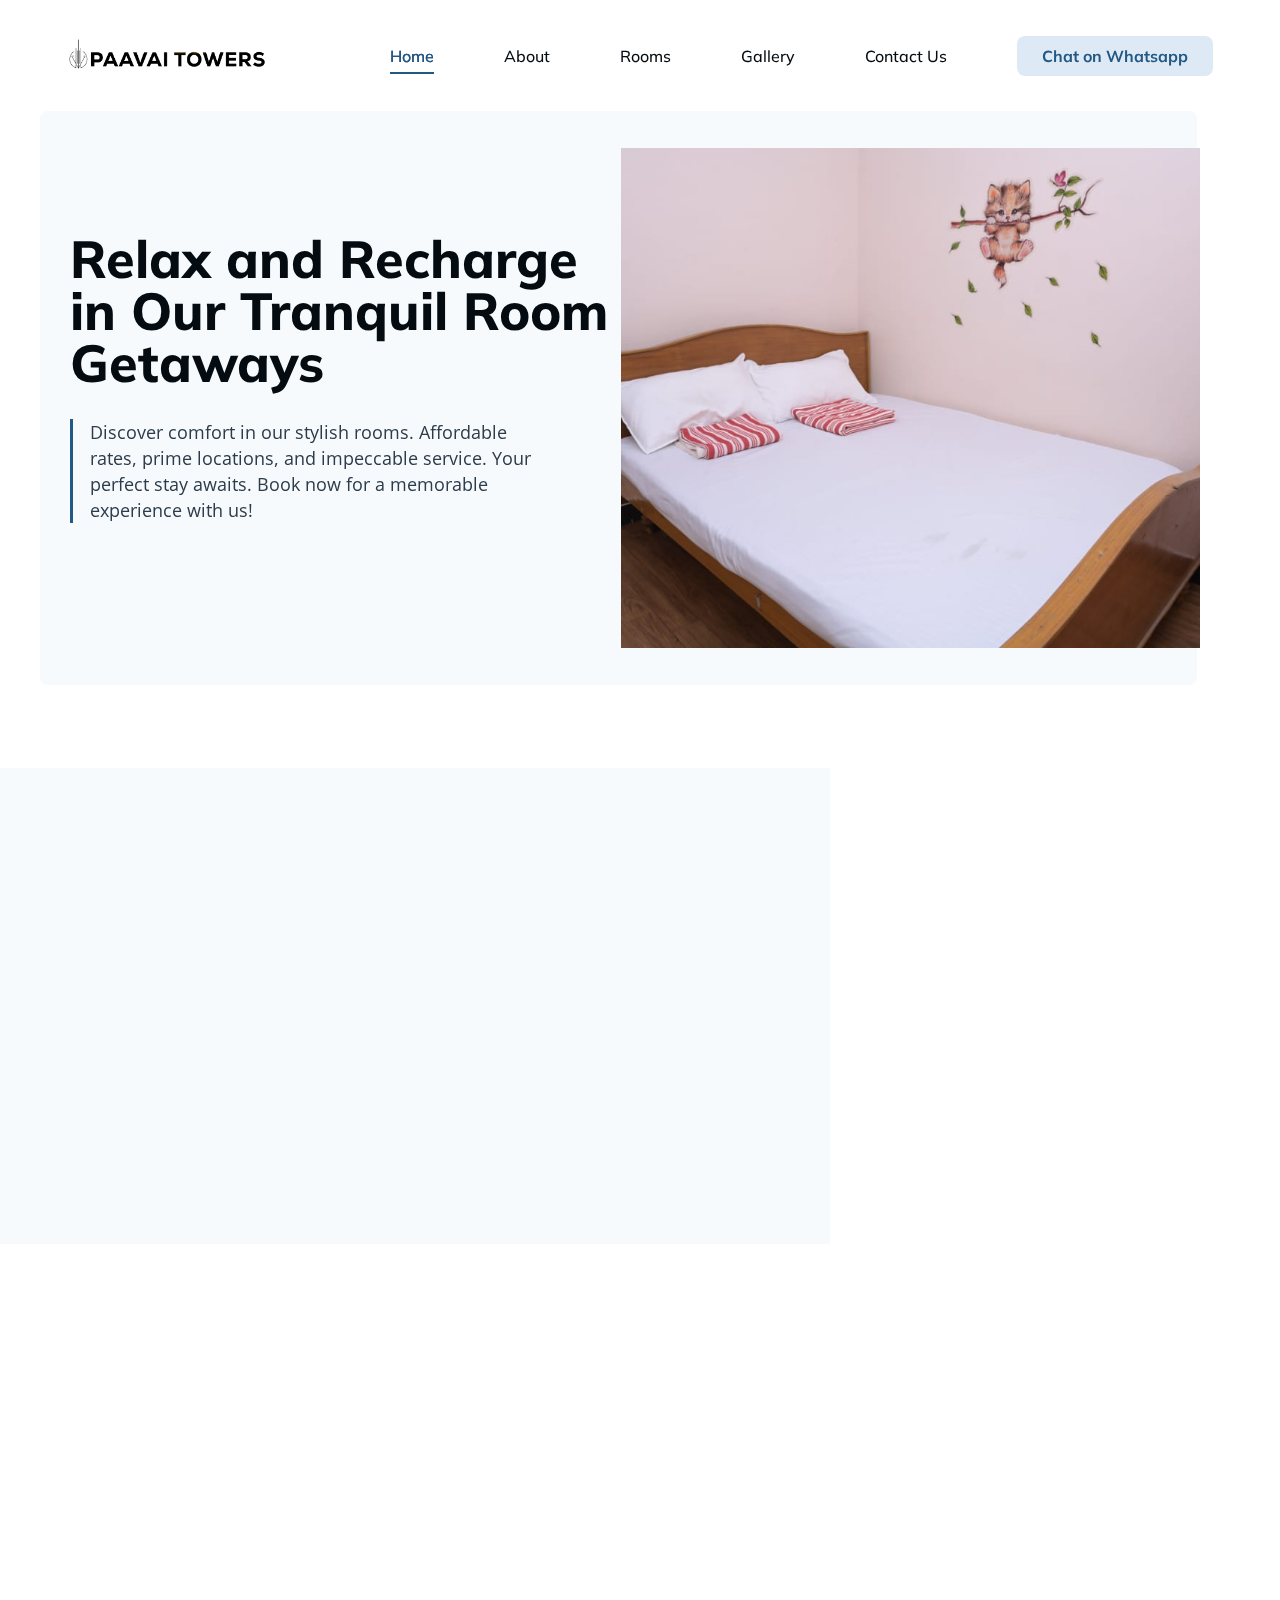
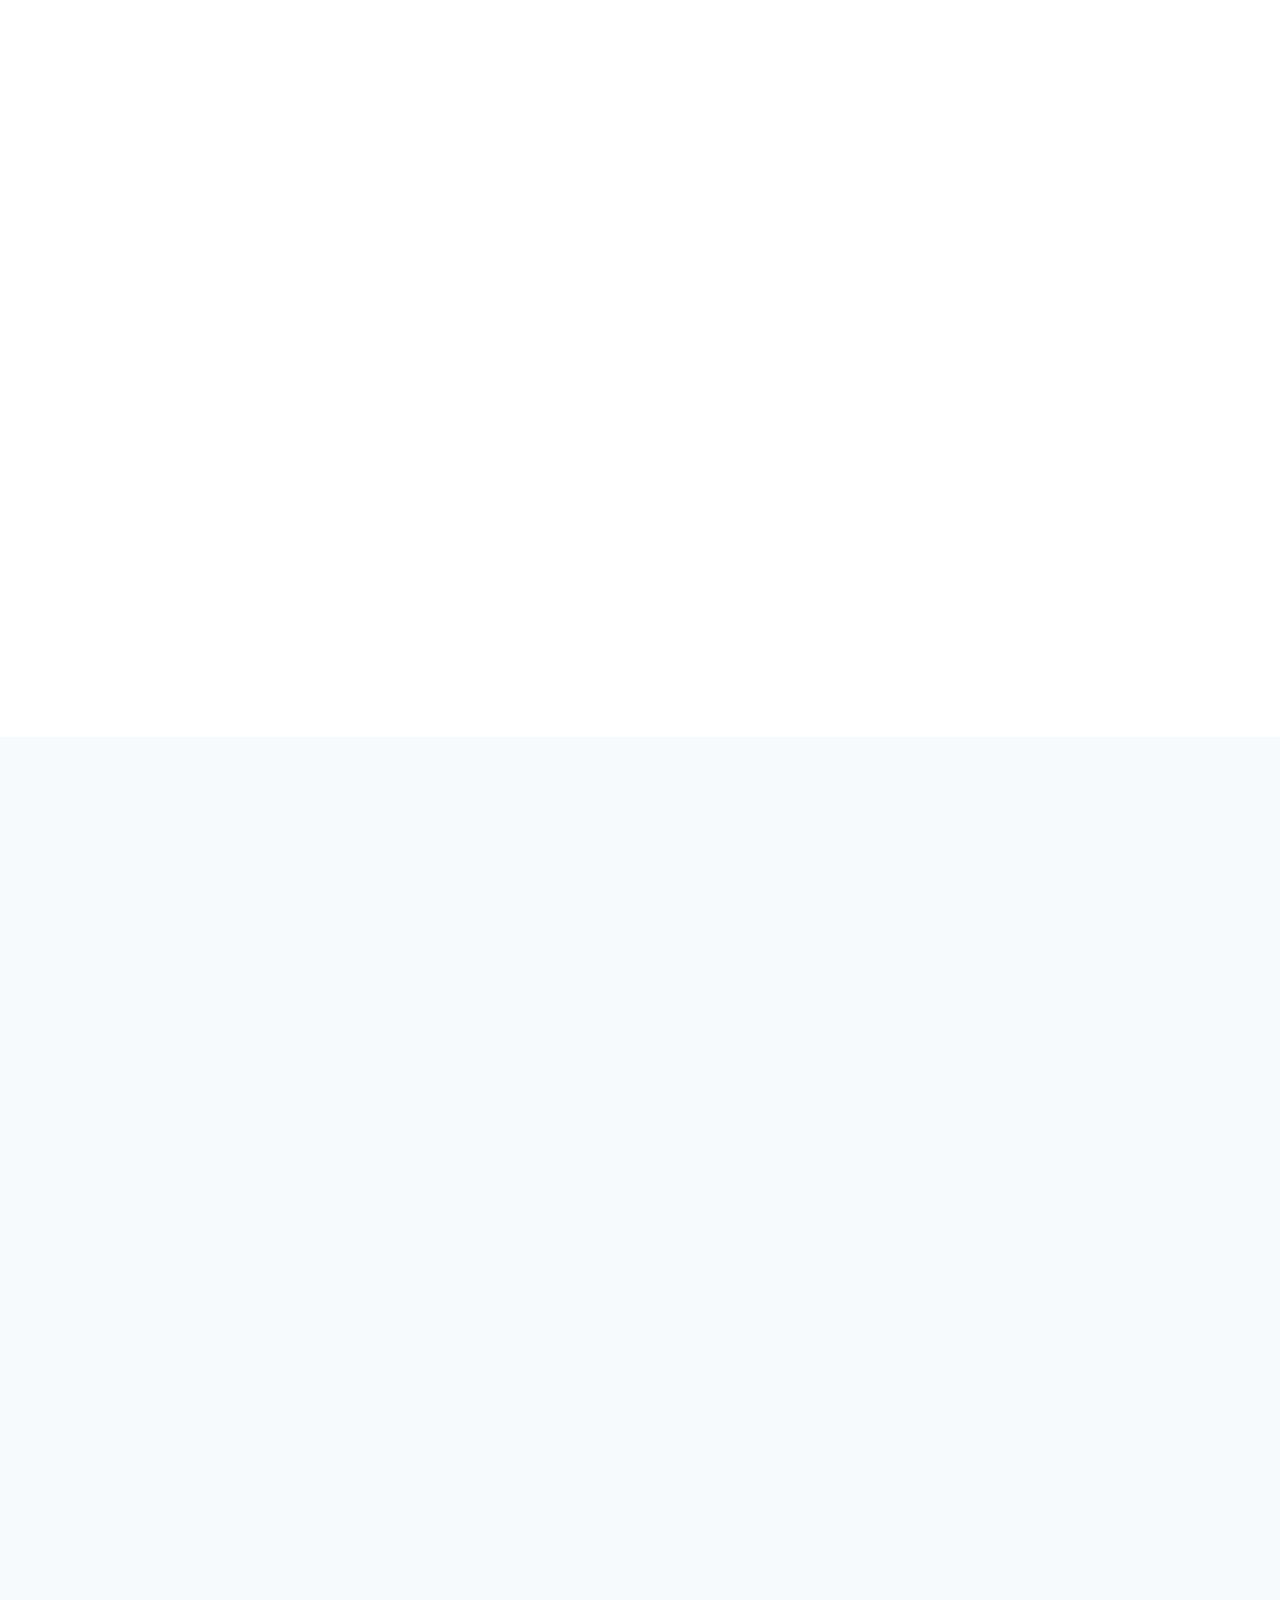
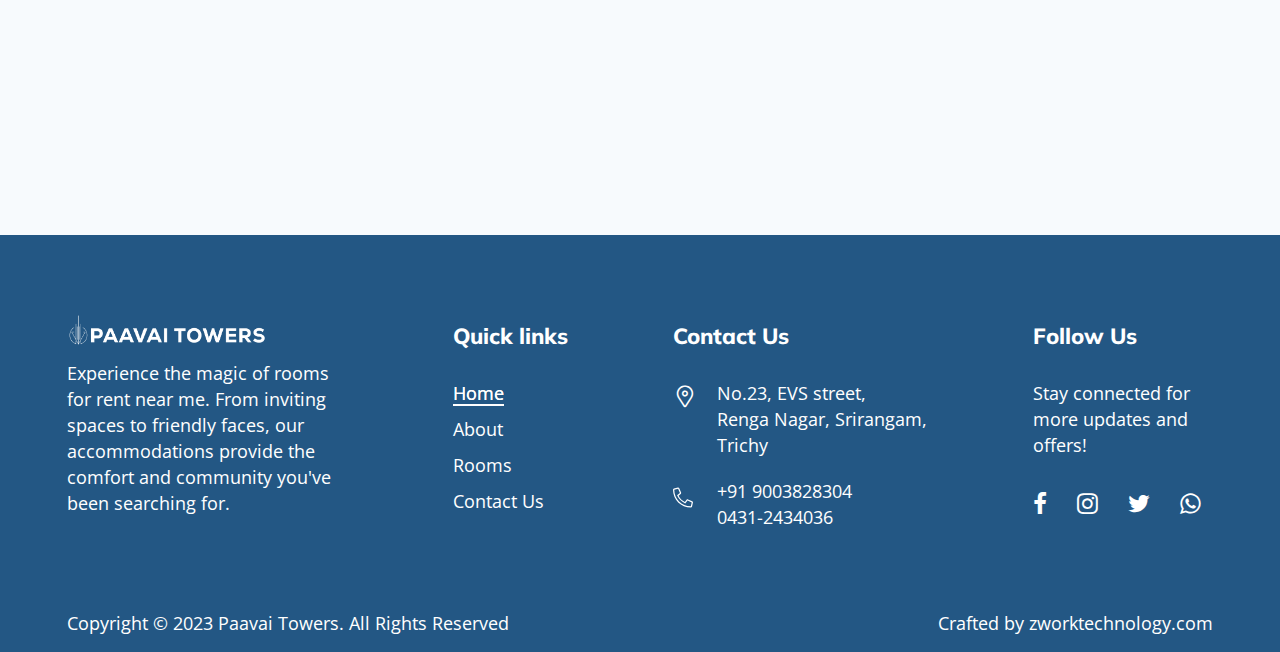
==== commit c0ed5fcc: "logo update" ====
--- a/index.html
+++ b/index.html
@@ -6,8 +6,7 @@
     <meta name="viewport" content="width=device-width,initial-scale=1,minimum-scale=1">
     <meta http-equiv="X-UA-Compatible" content="ie=edge">
     <title>Paavai Towers</title>
-    <script id="www-widgetapi-script" src="../yts/jsbin/www-widgetapi-vflS50iB-/www-widgetapi.js" async=""></script>
-    <script src="../player_api"></script>
+    <link rel="icon" type="image/x-icon" href="/img/fav.png">
     <link rel="stylesheet preload" as="style" href="css/preload.min.css">
     <link rel="stylesheet preload" as="style" href="css/icomoon.css">
     <link rel="stylesheet preload" as="style" href="css/libs.min.css">
@@ -18,21 +17,12 @@
 <body>
     <header class="header d-flex align-items-center" data-page="home">
         <div class="container position-relative d-flex justify-content-between align-items-center"><a
-                class="brand d-flex align-items-center" href="index.html"><span class="brand_logo theme-element"><svg
-                        id="brandHeader" width="22" height="23" viewbox="0 0 22 23" fill="none">
-                        <path fill-rule="evenodd" clip-rule="evenodd"
-                            d="M7.03198 3.80281V7.07652L3.86083 9.75137L0.689673 12.4263L0.667474 6.56503C0.655304 3.34138 0.663875 0.654206 0.686587 0.593579C0.71907 0.506918 1.4043 0.488223 3.87994 0.506219L7.03198 0.529106V3.80281ZM21.645 4.36419V5.88433L17.0383 9.76316C14.5046 11.8966 11.2263 14.6552 9.75318 15.8934L7.07484 18.145V20.3225V22.5H3.85988H0.64502L0.667303 18.768L0.689673 15.036L2.56785 13.4609C3.60088 12.5946 6.85989 9.85244 9.81009 7.36726L15.1741 2.84867L18.4096 2.8464L21.645 2.84413V4.36419ZM21.645 15.5549V22.5H18.431H15.217V18.2638V14.0274L15.4805 13.7882C15.8061 13.4924 21.5939 8.61606 21.6236 8.61248C21.6353 8.61099 21.645 11.7351 21.645 15.5549Z"
-                            fill="currentColor"></path>
-                    </svg> </span><span class="brand_name">Hosteller</span></a>
+                class="brand d-flex align-items-center" href="index.html">
+                <img class="lazy" data-src="img/logo.png" src="img/logo.png" alt="media" style="width: 200px;"></a>
             <div class="header_offcanvas offcanvas offcanvas-end" id="menuOffcanvas">
                 <div class="header_offcanvas-header d-flex justify-content-between align-content-center"><a
-                        class="brand d-flex align-items-center" href="index.html"><span
-                            class="brand_logo theme-element"><svg id="brandOffset" width="22" height="23"
-                                viewbox="0 0 22 23" fill="none">
-                                <path fill-rule="evenodd" clip-rule="evenodd"
-                                    d="M7.03198 3.80281V7.07652L3.86083 9.75137L0.689673 12.4263L0.667474 6.56503C0.655304 3.34138 0.663875 0.654206 0.686587 0.593579C0.71907 0.506918 1.4043 0.488223 3.87994 0.506219L7.03198 0.529106V3.80281ZM21.645 4.36419V5.88433L17.0383 9.76316C14.5046 11.8966 11.2263 14.6552 9.75318 15.8934L7.07484 18.145V20.3225V22.5H3.85988H0.64502L0.667303 18.768L0.689673 15.036L2.56785 13.4609C3.60088 12.5946 6.85989 9.85244 9.81009 7.36726L15.1741 2.84867L18.4096 2.8464L21.645 2.84413V4.36419ZM21.645 15.5549V22.5H18.431H15.217V18.2638V14.0274L15.4805 13.7882C15.8061 13.4924 21.5939 8.61606 21.6236 8.61248C21.6353 8.61099 21.645 11.7351 21.645 15.5549Z"
-                                    fill="currentColor"></path>
-                            </svg> </span><span class="brand_name">Hosteller</span> </a><button class="close"
+                        class="brand d-flex align-items-center" href="index.html">
+                        <img class="lazy" data-src="img/logo.png" src="img/logo.png" alt="media" style="width: 200px;"></a><button class="close"
                         type="button" data-bs-dismiss="offcanvas"><i class="icon-close--entypo"></i></button></div>
                 <nav class="header_nav">
                     <ul class="header_nav-list">
@@ -636,13 +626,7 @@
         <div class="container">
             <div class="footer_main d-sm-flex flex-wrap flex-lg-nowrap justify-content-between">
                 <div class="footer_main-block footer_main-block--about col-sm-7 col-lg-auto d-flex flex-column"><a
-                        class="brand d-flex align-items-center" href="index.html"><span
-                            class="brand_logo theme-element"><svg id="brandFooter" width="22" height="23"
-                                viewbox="0 0 22 23" fill="none" xmlns="http://www.w3.org/2000/svg">
-                                <path fill-rule="evenodd" clip-rule="evenodd"
-                                    d="M7.03198 3.80281V7.07652L3.86083 9.75137L0.689673 12.4263L0.667474 6.56503C0.655304 3.34138 0.663875 0.654206 0.686587 0.593579C0.71907 0.506918 1.4043 0.488223 3.87994 0.506219L7.03198 0.529106V3.80281ZM21.645 4.36419V5.88433L17.0383 9.76316C14.5046 11.8966 11.2263 14.6552 9.75318 15.8934L7.07484 18.145V20.3225V22.5H3.85988H0.64502L0.667303 18.768L0.689673 15.036L2.56785 13.4609C3.60088 12.5946 6.85989 9.85244 9.81009 7.36726L15.1741 2.84867L18.4096 2.8464L21.645 2.84413V4.36419ZM21.645 15.5549V22.5H18.431H15.217V18.2638V14.0274L15.4805 13.7882C15.8061 13.4924 21.5939 8.61606 21.6236 8.61248C21.6353 8.61099 21.645 11.7351 21.645 15.5549Z"
-                                    fill="currentColor"></path>
-                            </svg> </span><span class="brand_name">Paavai Towers</span></a>
+                        class="brand d-flex align-items-center" href="index.html"><img class="lazy" data-src="img/logo-light.png" src="img/logo-light.png" alt="media" style="width: 200px;"></a>
                     <p class="footer_main-block_text">
                         Experience the magic of rooms for rent near me. From inviting spaces to friendly faces, our
                         accommodations provide the comfort and community you've been searching for.
@@ -709,11 +693,6 @@
     <script src="js/index.min.js"></script>
     <script src="js/gallery.min.js"></script>
     <script src="js/demo.js"></script>
-    <script async="" src="../gtag/js?id=G-FC3KYV46D4"></script>
-    <script>window.dataLayer = window.dataLayer || [];
-        function gtag() { dataLayer.push(arguments); }
-        gtag('js', new Date());
-        gtag('config', 'G-FC3KYV46D4');</script>
 </body>
 
 </html>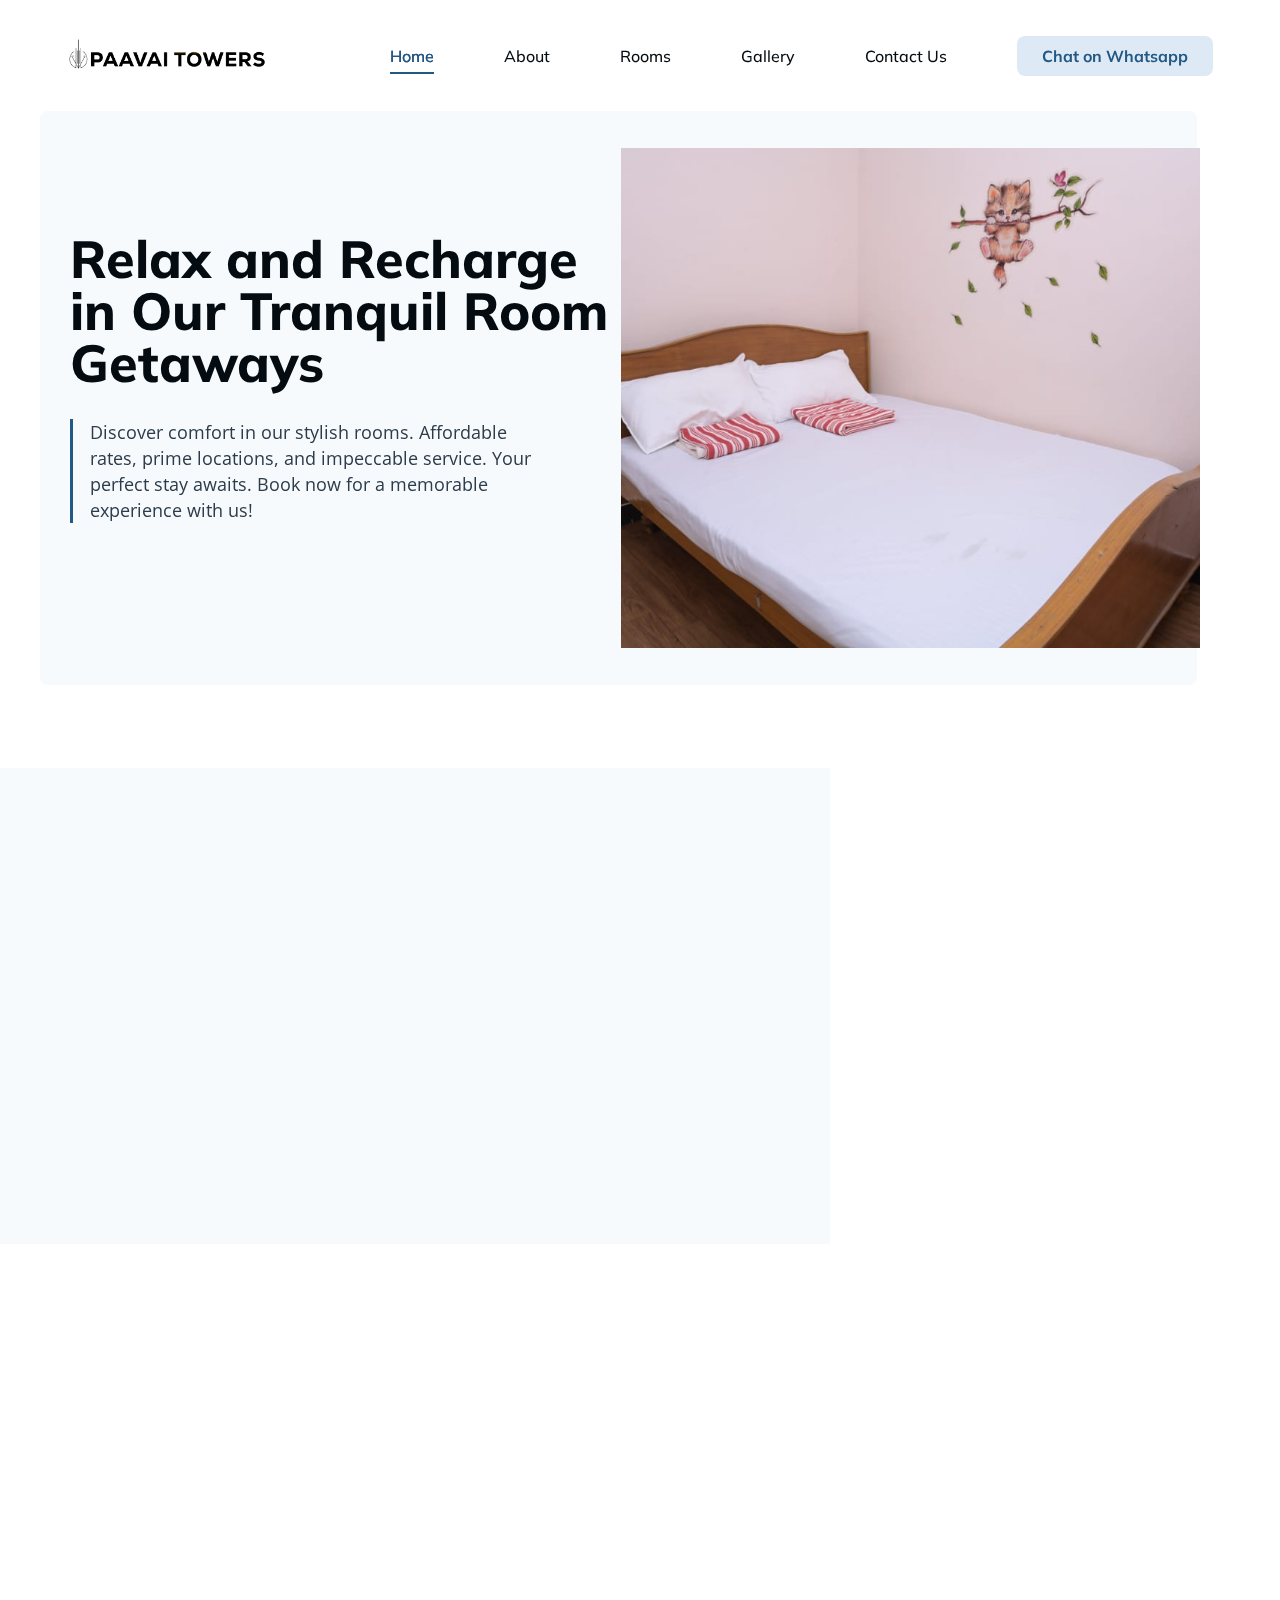
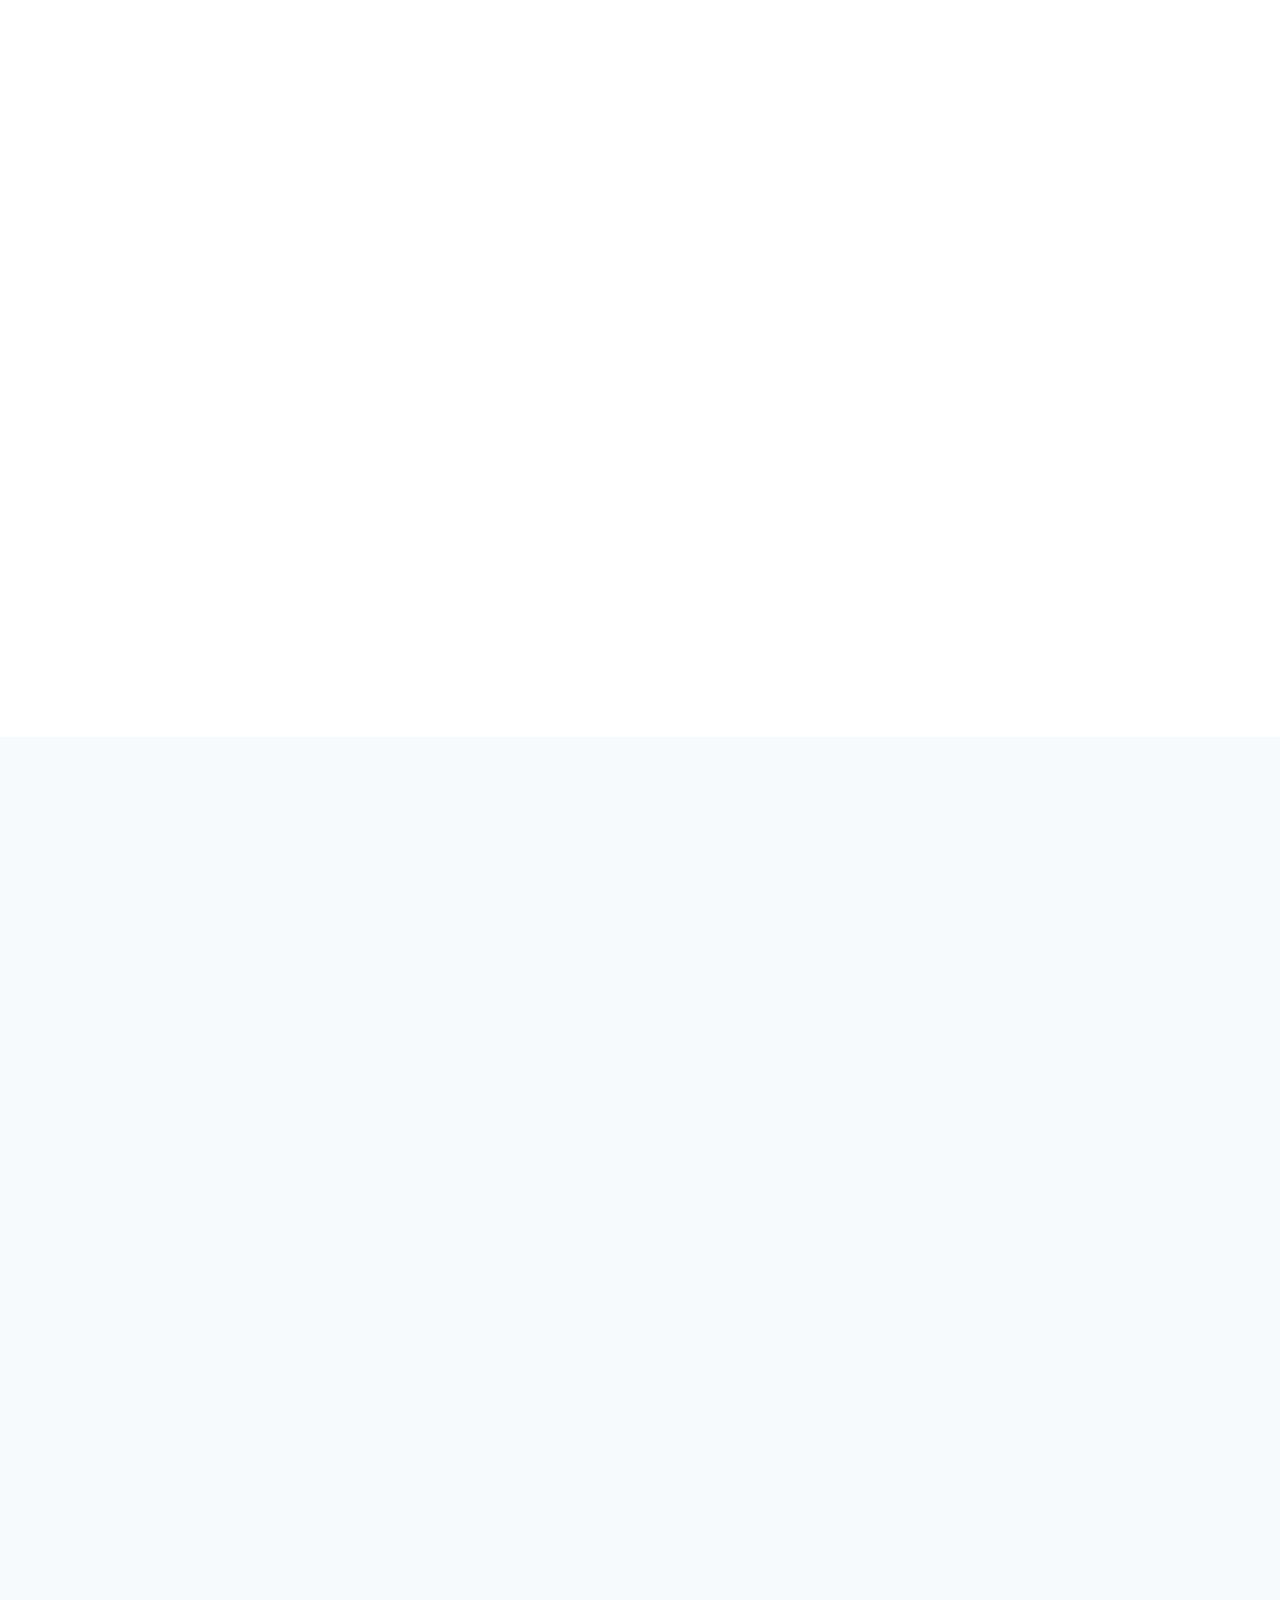
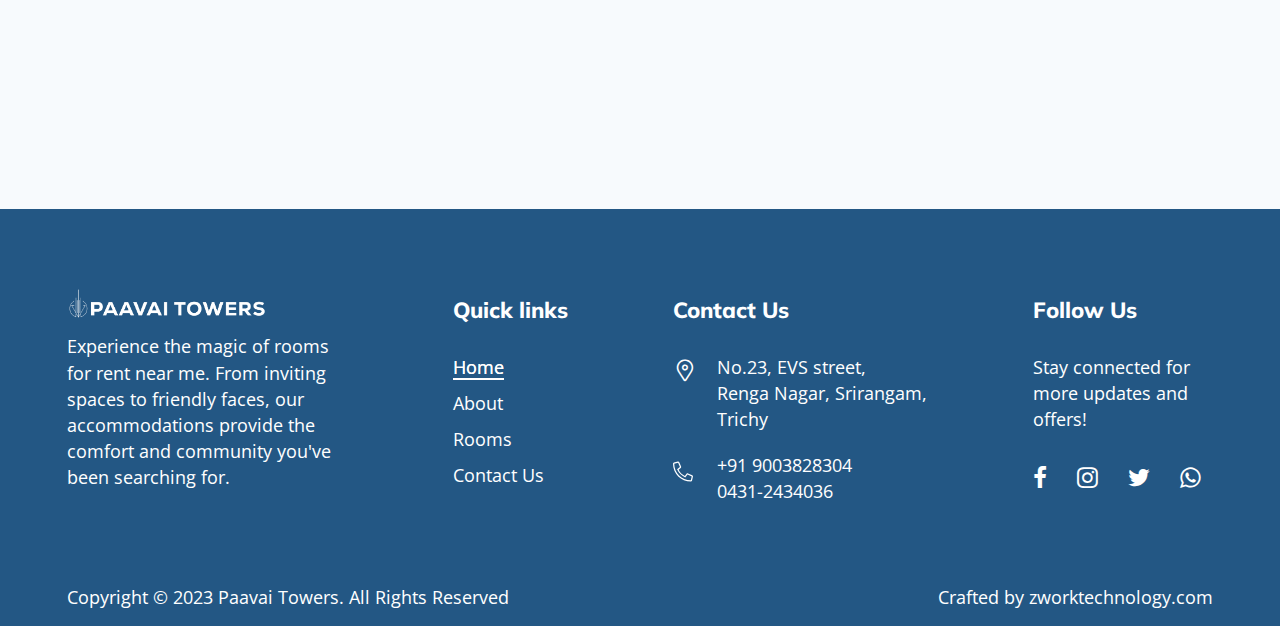
==== commit 238281f2: "about changes logo changes" ====
--- a/index.html
+++ b/index.html
@@ -16,14 +16,16 @@
 
 <body>
     <header class="header d-flex align-items-center" data-page="home">
-        <div class="container position-relative d-flex justify-content-between align-items-center"><a
-                class="brand d-flex align-items-center" href="index.html">
-                <img class="lazy" data-src="img/logo.png" src="img/logo.png" alt="media" style="width: 200px;"></a>
+        <div class="container position-relative d-flex justify-content-between align-items-center">
+            <a class="brand d-flex align-items-center" href="index.html">
+                <img class="lazy" data-src="img/logo.png" src="img/logo.png" alt="media" style="width: 200px;">
+            </a>
             <div class="header_offcanvas offcanvas offcanvas-end" id="menuOffcanvas">
                 <div class="header_offcanvas-header d-flex justify-content-between align-content-center"><a
                         class="brand d-flex align-items-center" href="index.html">
-                        <img class="lazy" data-src="img/logo.png" src="img/logo.png" alt="media" style="width: 200px;"></a><button class="close"
-                        type="button" data-bs-dismiss="offcanvas"><i class="icon-close--entypo"></i></button></div>
+                        <img class="lazy" data-src="img/logo.png" src="img/logo.png" alt="media"
+                            style="width: 200px;"></a><button class="close" type="button" data-bs-dismiss="offcanvas"><i
+                            class="icon-close--entypo"></i></button></div>
                 <nav class="header_nav">
                     <ul class="header_nav-list">
                         <li class="header_nav-list_item">
@@ -79,60 +81,8 @@
                             Book now for a memorable experience with us!
                         </p>
                     </div>
-                    <!-- <form class="booking" action="#" method="post" autocomplete="off" data-type="booking"
-                        data-aos="fade-up">
-                        <div class="item-wrapper d-sm-flex flex-wrap flex-lg-nowrap align-items-lg-center">
-                            <div class="booking_group d-flex flex-column"><label class="booking_group-label h5"
-                                    for="checkIn">Check-in</label>
-                                <div class="booking_group-wrapper"><i class="icon-calendar icon"></i> <input
-                                        class="booking_group-field field required" data-type="date" data-start="true"
-                                        type="text" id="checkIn" value="Add date" readonly="readonly"> <i
-                                        class="icon-chevron_down icon"></i></div>
-                            </div>
-                            <div class="booking_group d-flex flex-column"><label class="booking_group-label h5"
-                                    for="checkOut">Check-out</label>
-                                <div class="booking_group-wrapper"><i class="icon-calendar icon"></i> <input
-                                        class="booking_group-field field required" data-type="date" data-end="true"
-                                        type="text" id="checkOut" value="Add date" readonly="readonly"> <i
-                                        class="icon-chevron_down icon"></i></div>
-                            </div>
-                            <div class="booking_group d-flex flex-column"><span
-                                    class="booking_group-label h5">Guests</span>
-                                <div class="booking_group-wrapper booking_group-wrapper--guests"><i
-                                        class="icon-user icon"></i>
-                                    <div class="booking_group-field dropdown-toggle" role="presentation" id="guests"
-                                        data-bs-toggle="collapse" data-bs-target="#bookingDropdown"></div>
-                                    <div class="booking_group-dropdown collapse" id="bookingDropdown">
-                                        <div class="content">
-                                            <div
-                                                class="booking_group-dropdown_wrapper d-flex align-items-center justify-content-between">
-                                                <label class="label h5" for="adults">Adults</label>
-                                                <div class="main d-flex align-items-center justify-content-between"><a
-                                                        class="qty_minus qty-changer d-flex align-items-center justify-content-center"
-                                                        href="#" data-disabled="true"></a> <input class="field required"
-                                                        id="adults" type="text" value="1"> <a
-                                                        class="qty_plus qty-changer d-flex align-items-center justify-content-center"
-                                                        href="#" data-disabled="">+</a></div>
-                                            </div>
-                                            <div
-                                                class="booking_group-dropdown_wrapper d-flex align-items-center justify-content-between">
-                                                <label class="label h5" for="children">Children</label>
-                                                <div class="main d-flex align-items-center justify-content-between"><a
-                                                        class="qty_minus qty-changer d-flex align-items-center justify-content-center"
-                                                        href="#" data-disabled=""></a> <input class="field required"
-                                                        id="children" type="text" value="0"> <a
-                                                        class="qty_plus qty-changer d-flex align-items-center justify-content-center"
-                                                        href="#" data-disabled="">+</a></div>
-                                            </div>
-                                        </div>
-                                    </div>
-                                </div>
-                            </div><button class="booking_btn btn theme-element theme-element--accent"
-                                type="submit">Search</button>
-                        </div>
-                    </form> -->
-                </div>
-                <div class="hero_media" data-aos="zoom-in" style="height: 500px; margin-right: 150px;" >
+                </div>
+                <div class="hero_media" data-aos="zoom-in" style="height: 500px; margin-right: 150px;">
                     <picture>
                         <img class="lazy" data-src="img/index/hero.jpg" src="img/index/hero.jpg" alt="media">
                     </picture>
@@ -161,16 +111,17 @@
                                 <a class="main_title h4" href="javascript:void(0)" data-shave="true">Standard AC</a>
                                 <div class="main_amenities">
                                     <span class="main_amenities-item d-inline-flex align-items-center">
-                                        <i class="icon-user icon"></i> 2 Sleeps 
+                                        <i class="icon-user icon"></i> 2 Sleeps
                                     </span><br>
                                     <span class="main_amenities-item d-inline-flex align-items-center">
-                                        <i  class="icon-twin_bed icon"></i>1 Bed 
+                                        <i class="icon-twin_bed icon"></i>1 Bed
                                     </span><br>
                                     <span class="main_amenities-item d-inline-flex align-items-center">
-                                        <i  class="icon-twin_bed icon"></i> 1 Extra Bed 
+                                        <i class="icon-twin_bed icon"></i> 1 Extra Bed
                                     </span>
                                 </div>
-                                <a class="link link--arrow d-inline-flex align-items-center" href="rooms.html">See availability
+                                <a class="link link--arrow d-inline-flex align-items-center" href="rooms.html">See
+                                    availability
                                     <i class="icon-arrow_right icon"></i>
                                 </a>
                             </div>
@@ -190,7 +141,7 @@
                                 <a class="main_title h4" href="javascript:void(0)" data-shave="true">Deluxe AC</a>
                                 <div class="main_amenities">
                                     <span class="main_amenities-item d-inline-flex align-items-center">
-                                        <i class="icon-user icon"></i> 2 Sleeps 
+                                        <i class="icon-user icon"></i> 2 Sleeps
                                     </span><br>
                                     <span class="main_amenities-item d-inline-flex align-items-center">
                                         <i class="icon-twin_bed icon"></i> 1 Bed
@@ -199,12 +150,14 @@
                                         <i class="icon-twin_bed icon"></i> 1 Extra Bed
                                     </span>
                                 </div>
-                                <a class="link link--arrow d-inline-flex align-items-center" href="rooms.html">See availability
+                                <a class="link link--arrow d-inline-flex align-items-center" href="rooms.html">See
+                                    availability
                                     <i class="icon-arrow_right icon"></i>
                                 </a>
                             </div>
                         </div>
                     </li>
+                    
                     <li class="rooms_list-item col-md-6 col-xl-4" data-order="3" data-aos="fade-up"
                         data-aos-delay="100">
                         <div class="card accent">
@@ -261,34 +214,40 @@
                             <p class="text">Сonvenient location in the center</p>
                         </li>
                         <li class="about_main-list_item d-flex flex-column flex-sm-row align-items-center"
-                            data-order="3" data-aos="fade-up" data-aos-delay="100"><span class="icon"><svg width="60"
-                                    height="60" viewbox="0 0 60 60" fill="none" xmlns="http://www.w3.org/2000/svg">
+                            data-order="3" data-aos="fade-up" data-aos-delay="100">
+                            <span class="icon">
+                                <svg width="60" height="60" viewbox="0 0 60 60" fill="none"
+                                    xmlns="http://www.w3.org/2000/svg">
                                     <path fill-rule="evenodd" clip-rule="evenodd"
                                         d="M51.0582 15.7004H39.1938V13.5973C39.1941 12.907 38.9272 12.2452 38.4523 11.7585C37.9846 11.2768 37.3517 11.0043 36.6905 11H23.3095C22.6661 11.0003 22.0473 11.2554 21.5812 11.7125L21.531 11.7643C21.0561 12.251 20.7892 12.9128 20.7895 13.6031V15.7004H8.94179C6.7674 15.7068 5.00613 17.522 5 19.763V44.9374C5.00613 47.1784 6.7674 48.9937 8.94179 49V48.9943H51.0582C53.2305 48.9879 54.9908 47.1763 55 44.9374V19.763C54.9939 17.522 53.2326 15.7068 51.0582 15.7004ZM22.4286 13.5973C22.4296 13.3509 22.5259 13.1152 22.6963 12.9422L22.7241 12.9135C22.8846 12.7628 23.0925 12.677 23.3095 12.6722H36.6905C36.9287 12.6717 37.1574 12.7688 37.326 12.9422C37.4964 13.1152 37.5927 13.3509 37.5937 13.5973V15.6947H22.4286V13.5973ZM8.94179 47.3221H11.5065V17.3554H8.94179C7.65681 17.3617 6.61937 18.4387 6.62244 19.763V44.9374C6.63163 46.2527 7.66559 47.3158 8.94179 47.3221ZM16.3403 47.3221H13.1289L13.1345 35.7549H16.3403V47.3221ZM13.1289 34.031H16.3403V30.5832H13.1345L13.1289 34.031ZM16.3403 28.9341H13.1289L13.1345 17.3669H16.3403V28.9341ZM17.9628 47.3221H42.0372V17.3669H17.9683L17.9628 47.3221ZM46.8711 47.3221H43.6597V35.7434H46.8711V47.3221ZM43.6597 34.0195H46.8711V30.5718H43.6597V34.0195ZM46.8711 28.9341H43.6597V17.3554H46.8711V28.9341ZM51.0582 47.3278C52.3366 47.3215 53.3714 46.255 53.3776 44.9374V19.7458C53.3714 18.4282 52.3366 17.3617 51.0582 17.3554H48.4935V47.3278H51.0582Z"
-                                        fill="currentColor"></path>
-                                </svg></span>
+                                        fill="currentColor">
+                                    </path>
+                                </svg>
+                            </span>
                             <p class="text">Free storage of luggage of any size</p>
                         </li>
-                        <li class="about_main-list_item d-flex flex-column flex-sm-row align-items-center"
-                            data-order="4" data-aos="fade-up" data-aos-delay="150"><span class="icon"><svg width="60"
-                                    height="60" viewbox="0 0 60 60" fill="none" xmlns="http://www.w3.org/2000/svg">
-                                    <path fill-rule="evenodd" clip-rule="evenodd"
-                                        d="M23.8125 17.6466H32.3944C36.9672 17.6466 40.6875 21.3669 40.6875 25.9395V26.2285C40.6875 30.8012 36.9672 34.5215 32.3944 34.5215H26.625V42.3535H23.8125V17.6466ZM32.3944 31.7091C35.4164 31.7091 37.875 29.2505 37.875 26.2286V25.9396C37.875 22.9177 35.4164 20.4591 32.3944 20.4591H26.625V31.7091H32.3944Z"
-                                        fill="currentColor"></path>
-                                    <path fill-rule="evenodd" clip-rule="evenodd"
-                                        d="M30 6C36.4106 6 42.4375 8.49638 46.9706 13.0294C51.5035 17.5625 54 23.5895 54 30C54 36.4105 51.5035 42.4375 46.9706 46.9706C42.4375 51.5036 36.4106 54 30 54C23.5894 54 17.5625 51.5035 13.0295 46.9705C8.49647 42.4375 6 36.4105 6 30C6 23.5895 8.49647 17.5625 13.0294 13.0294C17.5625 8.49638 23.5894 6 30 6ZM30 51.1875C35.6593 51.1875 40.98 48.9836 44.9819 44.9819C48.9836 40.98 51.1875 35.6593 51.1875 30C51.1875 24.3407 48.9836 19.02 44.9819 15.0181C40.98 11.0164 35.6593 8.8125 30 8.8125C24.3406 8.8125 19.02 11.0164 15.0182 15.0181C11.0164 19.02 8.8125 24.3407 8.8125 30C8.8125 35.6593 11.0164 40.98 15.0182 44.9818C19.02 48.9836 24.3406 51.1875 30 51.1875Z"
-                                        fill="currentColor"></path>
-                                </svg></span>
+                        <!-- <li class="about_main-list_item d-flex flex-column flex-sm-row align-items-center" data-order="4" data-aos="fade-up" data-aos-delay="150">
+                            <span class="icon">
+                                <svg width="60" height="60" viewbox="0 0 60 60" fill="none" xmlns="http://www.w3.org/2000/svg">
+                                    <path fill-rule="evenodd" clip-rule="evenodd" d="M24.1777 18.2559C23.7953 17.8906 23.2868 17.6868 22.7579 17.6868C22.2291 17.6868 21.7205 17.8906 21.3381 18.2559L19.5669 20.0271C18.5141 20.2346 16.506 19.12 14.6919 17.3084C12.8803 15.4956 11.7676 13.4863 11.9719 12.4322L13.7431 10.66C14.1188 10.2831 14.3298 9.77268 14.3298 9.24054C14.3298 8.70839 14.1188 8.19794 13.7431 7.82104L11.8457 5.92324C11.4684 5.54793 10.9579 5.33729 10.4258 5.3374C9.89361 5.33751 9.38317 5.54837 9.00608 5.92384L7.10861 7.8213C3.36321 11.5674 6.08195 17.6976 10.1929 21.808C12.9337 24.548 16.5711 26.6693 19.8011 26.6693C20.6132 26.6852 21.42 26.5357 22.1724 26.2299C22.9248 25.924 23.6071 25.4682 24.1777 24.8903L26.0751 22.9934C26.4517 22.6167 26.6632 22.106 26.6632 21.5734C26.6632 21.0408 26.4517 20.53 26.0751 20.1534L24.1777 18.2559ZM25.1329 22.0508L23.2355 23.9482C21.5242 25.6595 19.248 25.4624 17.6382 24.9952C15.1658 24.1705 12.933 22.7528 11.1351 20.8658C9.24779 19.0675 7.8296 16.8343 7.00455 14.3614C6.53601 12.7536 6.33788 10.4768 8.05081 8.7635L9.94828 6.8667C10.075 6.74014 10.2467 6.66901 10.4258 6.66889C10.6048 6.66878 10.7766 6.7397 10.9035 6.8661L12.8009 8.7635C12.9272 8.89026 12.9981 9.06189 12.9981 9.2408C12.9981 9.41972 12.9272 9.59134 12.8009 9.7181L10.9035 11.6155C10.8302 11.6885 10.775 11.7775 10.7421 11.8755C10.1213 13.7378 11.8888 16.3894 13.7497 18.2504C15.6119 20.1104 18.2642 21.8735 20.1226 21.256C20.2206 21.2232 20.3096 21.1682 20.3826 21.0952L22.28 19.1985C22.4085 19.0753 22.5795 19.0065 22.7575 19.0064C22.9355 19.0062 23.1066 19.0748 23.2353 19.1978L25.1329 21.0962C25.1956 21.1588 25.2453 21.2332 25.2793 21.3151C25.3132 21.397 25.3307 21.4848 25.3307 21.5735C25.3307 21.6621 25.3132 21.7499 25.2793 21.8318C25.2453 21.9137 25.1956 21.9881 25.1329 22.0508Z" fill="currentColor">
+                                    </path>
+                                    <path fill-rule="evenodd" clip-rule="evenodd" d="M18.0012 14.664H20.6665C20.7546 14.6649 20.8419 14.6483 20.9235 14.6152C21.0051 14.5821 21.0794 14.5332 21.142 14.4712C21.2045 14.4092 21.2542 14.3355 21.2881 14.2542C21.322 14.1729 21.3395 14.0858 21.3395 13.9977C21.3395 13.9096 21.322 13.8224 21.2881 13.7412C21.2542 13.6599 21.2045 13.5861 21.142 13.5242C21.0794 13.4622 21.0051 13.4133 20.9235 13.3802C20.8419 13.3471 20.7546 13.3305 20.6665 13.3314H18.6676V11.9987H20.6665C20.7541 11.9988 20.8408 11.9816 20.9217 11.9482C21.0027 11.9147 21.0762 11.8656 21.1381 11.8037C21.2 11.7417 21.2491 11.6682 21.2826 11.5873C21.3161 11.5064 21.3333 11.4196 21.3332 11.3321V8.66719C21.3332 8.57964 21.316 8.49294 21.2825 8.41205C21.249 8.33117 21.1999 8.25767 21.138 8.19578C21.0761 8.13389 21.0026 8.08482 20.9217 8.05137C20.8407 8.01793 20.754 8.00076 20.6665 8.00085H18.0012C17.8257 8.00261 17.6579 8.07358 17.5344 8.19835C17.4109 8.32311 17.3416 8.49159 17.3416 8.66715C17.3416 8.84272 17.4109 9.0112 17.5344 9.13596C17.6579 9.26073 17.8257 9.3317 18.0012 9.33346H20.0002V10.6661H18.0012C17.9137 10.6661 17.8271 10.6833 17.7462 10.7167C17.6653 10.7502 17.5919 10.7993 17.53 10.8611C17.4681 10.923 17.419 10.9965 17.3856 11.0774C17.3521 11.1582 17.3349 11.2449 17.335 11.3324V13.9977C17.3349 14.0852 17.3521 14.1718 17.3856 14.2527C17.419 14.3336 17.4681 14.407 17.53 14.4689C17.5919 14.5308 17.6653 14.5799 17.7462 14.6134C17.827 14.6468 17.9137 14.664 18.0012 14.664Z" fill="currentColor">
+                                    </path>
+                                    <path fill-rule="evenodd" clip-rule="evenodd" d="M25.9966 8.00085C25.9091 8.0008 25.8224 8.018 25.7416 8.05147C25.6607 8.08494 25.5872 8.13402 25.5254 8.1959C25.4635 8.25779 25.4144 8.33126 25.3809 8.41213C25.3475 8.493 25.3303 8.57967 25.3303 8.66719V10.6661H23.9977V8.66719C23.9922 8.49411 23.9196 8.32996 23.7953 8.20947C23.6709 8.08898 23.5045 8.0216 23.3314 8.0216C23.1582 8.0216 22.9918 8.08898 22.8675 8.20947C22.7431 8.32996 22.6705 8.49411 22.665 8.66719V11.3324C22.6649 11.4199 22.6821 11.5066 22.7156 11.5875C22.749 11.6685 22.7981 11.742 22.86 11.8039C22.9219 11.8658 22.9953 11.9149 23.0762 11.9484C23.1571 11.9819 23.2438 11.9991 23.3314 11.9991H25.3303V13.998C25.3358 14.1711 25.4084 14.3352 25.5327 14.4557C25.6571 14.5762 25.8235 14.6436 25.9966 14.6436C26.1698 14.6436 26.3362 14.5762 26.4605 14.4557C26.5849 14.3352 26.6575 14.1711 26.663 13.998V8.66719C26.663 8.57967 26.6458 8.493 26.6124 8.41213C26.5789 8.33126 26.5298 8.25779 26.4679 8.1959C26.406 8.13402 26.3326 8.08494 26.2517 8.05147C26.1708 8.018 26.0842 8.0008 25.9966 8.00085Z" fill="currentColor">
+                                    </path>
+                                </svg>
+                            </span>
                             <p class="text">Parking place allocated to you</p>
-                        </li>
+                        </li> -->
                     </ul>
                     <div class="about_main-action d-flex flex-column-reverse flex-sm-row align-items-center">
                         <div class="wrapper" data-aos="fade-left">
-                            <a class="about_main-action_item btn theme-element theme-element--accent" href="rooms.html">Book now
+                            <a class="about_main-action_item btn theme-element theme-element--accent"
+                                href="rooms.html">Book now
                             </a>
                         </div>
                         <div class="wrapper" data-aos="fade-left" data-aos-delay="50">
-                            <a class="about_main-action_item link link--arrow" href="about.html">More about 
+                            <a class="about_main-action_item link link--arrow" href="about.html">More about
                                 <i class="icon-arrow_right icon"></i>
                             </a>
                         </div>
@@ -307,144 +266,48 @@
             <div class="container">
                 <ul class="rating_list d-flex flex-wrap">
                     <li class="rating_list-item col-12 col-sm-6 col-xl-3" data-order="1" data-aos="zoom-in">
-                        <div class="main d-flex flex-column"><span class="main_rating"><span class="level h2">8.3</span>
-                                <sup class="h4">/10</sup> </span><span class="main_reviews">1398 comments</span></div>
-                        <div class="media"><svg width="193" height="32" viewbox="0 0 193 32" fill="none"
-                                xmlns="http://www.w3.org/2000/svg">
-                                <path fill-rule="evenodd" clip-rule="evenodd"
-                                    d="M166.088 7.43665C166.124 7.39437 166.172 7.40318 166.219 7.40318C167.075 7.41727 167.934 7.3556 168.787 7.44723C169.634 7.53885 170.504 7.99872 170.726 9.01361C170.753 9.13343 170.796 9.24972 170.823 9.36953C170.851 9.49111 170.882 9.57392 171.025 9.42239C171.504 8.90966 172.004 8.41807 172.606 8.03925C173.425 7.52475 174.301 7.18469 175.274 7.05783C175.946 6.96973 176.611 6.98735 177.267 7.09131C178.937 7.35737 180.206 8.20311 180.996 9.69902C181.186 10.0585 181.204 10.0655 181.448 9.75012C182.138 8.85504 182.998 8.16787 184.027 7.68509C184.715 7.36265 185.437 7.16531 186.195 7.06135C186.889 6.96621 187.579 6.98735 188.26 7.08602C190.267 7.37322 191.715 8.38107 192.448 10.2963C192.738 11.054 192.875 11.8363 192.962 12.6327C192.966 12.6697 192.962 12.7102 193 12.7366C193 16.8227 193 20.9069 193 24.9929C192.142 24.9911 191.285 25.007 190.428 24.9823C189.735 24.9629 189.075 24.8114 188.599 24.2546C188.251 23.8511 188.097 23.3648 188.095 22.8468C188.082 20.1862 188.084 17.5257 188.082 14.8633C188.082 14.2061 188.054 13.5507 187.903 12.9076C187.724 12.1446 187.26 11.572 186.28 11.5191C184.801 11.4398 183.771 12.1411 182.996 13.2987C182.534 13.9876 182.306 14.7647 182.129 15.5628C181.993 16.1707 181.953 16.7839 181.953 17.4023C181.955 19.8462 181.95 22.2918 181.961 24.7356C181.961 24.9559 181.894 24.9982 181.686 24.9964C180.222 24.9876 178.76 24.9894 177.296 24.9964C177.102 24.9982 177.027 24.97 177.029 24.7497C177.038 21.3844 177.041 18.0208 177.032 14.6554C177.03 13.9788 176.975 13.3022 176.695 12.6662C176.294 11.7535 175.522 11.4504 174.588 11.5068C173.556 11.5685 172.814 12.1182 172.228 12.9023C171.695 13.6159 171.373 14.4211 171.168 15.2809C170.978 16.0826 170.912 16.8931 170.912 17.7142C170.918 20.0576 170.91 22.401 170.919 24.7462C170.919 24.9541 170.866 24.9999 170.659 24.9999C169.197 24.9911 167.733 24.9911 166.269 24.9999C166.073 25.0017 166 24.9665 166 24.7515C166.009 22.586 166.005 20.4206 166.007 18.2534C166.007 18.1776 165.987 18.0983 166.034 18.0261C166.066 18.056 166.065 18.0948 166.065 18.1336C166.065 20.3519 166.065 22.5702 166.061 24.7885C166.059 24.8202 166.111 24.7903 166.081 24.7938C166.073 24.7956 166.07 24.792 166.068 24.7832C166.061 24.7145 166.065 24.6458 166.065 24.5771C166.065 18.9564 166.065 13.3375 166.065 7.71681C166.065 7.6199 166.043 7.52475 166.088 7.43665Z"
-                                    fill="#0094D0"></path>
-                                <path fill-rule="evenodd" clip-rule="evenodd"
-                                    d="M78.4511 0C78.808 0.115261 79.1721 0.199906 79.5038 0.392608C80.5744 1.01574 81.1675 2.271 80.9584 3.49745C80.7511 4.71129 79.8066 5.69101 78.6098 5.93594C76.9407 6.27632 75.3689 5.22997 75.0517 3.51726C74.7471 1.87659 75.8213 0.367394 77.4201 0.0450238C77.4652 0.036019 77.5175 0.0450238 77.5481 0C77.8491 0 78.1501 0 78.4511 0Z"
-                                    fill="#00327C"></path>
-                                <path fill-rule="evenodd" clip-rule="evenodd"
-                                    d="M74 25C72.4448 24.9636 70.9343 25.0467 69.4272 24.955C68.5842 24.903 67.9442 24.4839 67.5004 23.7687C67.0152 22.9842 66.623 22.146 66.1895 21.3321C65.651 20.3242 65.1177 19.3146 64.5964 18.298C64.4484 18.0088 64.2265 17.8737 63.9237 17.8356C63.7069 17.8079 63.4884 17.7889 63.2682 17.7958C62.9207 17.8045 62.9637 17.7421 62.9637 18.0919C62.962 20.1372 62.9637 22.1824 62.9637 24.2276C62.9637 24.4181 62.9568 24.6086 62.9655 24.7974C62.9723 24.9394 62.9379 24.9965 62.7797 24.9948C61.2468 24.9879 59.7122 24.9896 58.1793 24.9948C58.0365 24.9948 57.9953 24.9532 58.0004 24.8164C58.009 24.5965 58.0039 24.3748 58.0039 24.1549C58.0039 16.5368 58.0039 8.91698 58.0039 1.2989C58.0039 0.959472 57.9695 1.00103 58.2894 1.0045C59.1875 1.01489 60.0872 0.971594 60.9836 1.0374C62.0158 1.1136 62.6317 1.57945 62.8622 2.47997C62.9396 2.78303 62.9586 3.09475 62.9586 3.40647C62.9603 6.66048 62.9603 9.91448 62.9603 13.1685C62.9603 13.4767 62.9603 13.4802 63.2786 13.4767C63.5349 13.4733 63.7912 13.4681 64.0476 13.449C64.4605 13.4179 64.7787 13.2464 65.0144 12.8758C66.0828 11.1873 67.1701 9.51098 68.247 7.8277C68.321 7.71167 68.3933 7.66144 68.5326 7.66318C70.2857 7.66837 72.037 7.66664 73.7901 7.66664C73.8262 7.66664 73.8606 7.6701 73.9329 7.67357C73.7936 7.88484 73.6714 8.07361 73.5475 8.25891C72.1437 10.3613 70.7382 12.4637 69.3326 14.566C69.1089 14.9003 68.8595 15.2155 68.5756 15.5012C68.5189 15.5583 68.4604 15.6016 68.5447 15.683C69.1898 16.3186 69.5356 17.1481 69.9296 17.9361C71.022 20.1198 72.3123 22.1859 73.5665 24.2761C73.7041 24.5012 73.8383 24.7281 74 25Z"
-                                    fill="#00327C"></path>
-                                <path fill-rule="evenodd" clip-rule="evenodd"
-                                    d="M89.0433 9.38376C89.3416 9.11115 89.604 8.82271 89.9077 8.57824C91.144 7.57926 92.5691 7.07976 94.1594 7.01117C95.2538 6.96368 96.332 7.06042 97.3671 7.44031C99.0186 8.04709 100.043 9.22723 100.571 10.8488C100.862 11.7458 100.976 12.6692 100.979 13.6066C100.985 15.244 100.979 16.8814 100.981 18.5189C100.985 20.5802 100.994 22.6414 100.999 24.7027C100.999 25.0369 101.035 24.9947 100.692 24.9912C99.8165 24.9806 98.9395 25.0228 98.0662 24.9613C96.704 24.8645 95.9007 24.0696 95.8432 22.7311C95.7875 21.4349 95.8253 20.1369 95.8217 18.8407C95.8163 17.3809 95.8271 15.9211 95.8181 14.4614C95.8163 14.0234 95.7768 13.5855 95.6635 13.1563C95.412 12.1978 94.7884 11.7317 93.7767 11.6983C91.7658 11.6332 89.9634 12.7677 89.365 15.0998C89.2194 15.6644 89.1493 16.2377 89.1475 16.8164C89.1421 19.4493 89.1421 22.0839 89.1493 24.7168C89.1493 24.9331 89.1062 25.0017 88.869 25C87.3307 24.9877 85.7925 24.9894 84.2524 24.9982C84.0511 25 84.0098 24.9419 84.0098 24.7537C84.0134 19.6339 84.0098 14.5141 84.008 9.39432C84.008 8.78402 84.0026 8.17372 84.0008 7.56519C84.0008 7.47197 83.9811 7.38403 84.1356 7.38931C85.0503 7.41569 85.9668 7.3383 86.8779 7.43152C87.8788 7.53529 88.7522 8.03302 88.9858 9.22372C88.9966 9.26944 89.0199 9.31693 89.0433 9.38376Z"
-                                    fill="#00327C"></path>
-                                <path fill-rule="evenodd" clip-rule="evenodd"
-                                    d="M144.054 11.9134C144.054 12.3226 144.048 12.7318 144.057 13.1409C144.061 13.2842 144.029 13.3395 143.866 13.3395C143.06 13.3326 142.253 13.3567 141.449 13.3308C140.582 13.3032 139.922 12.8681 139.672 11.9652C139.573 11.6112 139.25 11.4559 138.93 11.3454C137.245 10.7687 135.189 11.2987 134.042 12.6472C133.548 13.2273 133.23 13.8937 133.052 14.6326C132.856 15.4424 132.826 16.2538 132.99 17.0636C133.285 18.5156 134.09 19.605 135.47 20.2542C136.504 20.741 137.603 20.8688 138.722 20.6961C139.839 20.5218 140.836 20.0401 141.742 19.3771C142.132 19.0922 142.506 18.7935 142.823 18.4344C142.906 18.3395 142.949 18.3222 143.023 18.443C143.665 19.491 144.313 20.5356 144.959 21.5818C145.035 21.7044 144.999 21.7925 144.904 21.8978C144.302 22.5677 143.586 23.0995 142.815 23.5673C141.968 24.0818 141.053 24.4548 140.09 24.693C138.758 25.0228 137.406 25.0746 136.04 24.9071C134.589 24.7293 133.241 24.2804 132.02 23.5C130.416 22.4762 129.268 21.0881 128.598 19.3218C128.158 18.1651 127.966 16.9738 128.005 15.748C128.079 13.3619 128.912 11.278 130.671 9.59123C131.69 8.61402 132.893 7.93378 134.254 7.5056C135.247 7.1931 136.262 7.03599 137.302 7.00491C138.715 6.96348 140.088 7.18274 141.391 7.71796C142.352 8.11333 143.201 8.67272 143.709 9.61194C143.949 10.0539 144.064 10.5253 144.055 11.026C144.05 11.3212 144.055 11.6182 144.055 11.9134C144.055 11.9134 144.055 11.9134 144.054 11.9134Z"
-                                    fill="#0094D0"></path>
-                                <path fill-rule="evenodd" clip-rule="evenodd"
-                                    d="M76.0027 16.0045C76.0027 13.0773 76.0027 10.1502 76.0027 7.22119C76.0027 7.1169 75.9677 7.00003 76.1512 7.00363C77.0637 7.0288 77.9778 6.96047 78.8885 7.03959C80.0998 7.14567 80.8392 7.91342 80.9615 9.16304C80.9843 9.39139 80.9948 9.61794 80.9948 9.84809C80.9948 14.8124 80.993 19.7749 81 24.7392C81 24.946 80.9563 25.0018 80.75 25C79.2538 24.9892 77.7576 24.9892 76.2614 25C76.0499 25.0018 76.0149 24.937 76.0149 24.7374C76.0219 21.8247 76.0184 18.9137 76.0184 16.0009C76.0131 16.0045 76.0079 16.0045 76.0027 16.0045Z"
-                                    fill="#00327C"></path>
-                                <path fill-rule="evenodd" clip-rule="evenodd"
-                                    d="M124.998 24.9982C123.412 25.0558 121.996 23.6971 122 22.0001C122.005 20.312 123.398 19.0109 124.982 19.0001C126.626 18.9875 128.005 20.393 128 22.0091C127.996 23.6125 126.649 25.0522 124.998 24.9982Z"
-                                    fill="#0094D0"></path>
-                                <path fill-rule="evenodd" clip-rule="evenodd"
-                                    d="M119.963 24C119.908 23.8627 119.933 23.7219 119.933 23.5828C119.931 18.1774 119.933 12.7719 119.933 7.36644C119.933 7.04197 119.933 7.04376 119.553 7.04376C118.701 7.04376 117.85 7.04197 117 7.04197C117.076 6.97779 117.17 7.00632 117.255 7.00632C118.088 7.00453 118.922 7.00988 119.755 7.00097C119.935 6.99919 120.002 7.02949 120 7.20243C119.992 12.6935 119.992 18.1845 119.988 23.6737C119.988 23.7825 119.971 23.8912 119.963 24Z"
-                                    fill="#002F5F"></path>
-                                <path fill-rule="evenodd" clip-rule="evenodd"
-                                    d="M166.069 7C166.069 12.9837 166.069 18.9674 166.069 25C166.03 24.8732 166.043 24.7844 166.043 24.7011C166.042 22.5308 166.042 20.3605 166.042 18.1902C166.042 18.087 166.039 17.9837 166.038 17.8804C166.037 15.7337 166.036 13.5851 166.035 11.4384C166.035 10.0707 166.035 8.7029 166.037 7.33514C166.037 7.22283 166.011 7.09601 166.069 7Z"
-                                    fill="#0085A8"></path>
-                                <path fill-rule="evenodd" clip-rule="evenodd"
-                                    d="M13.9001 12.6181C13.7813 12.5564 13.6658 12.4898 13.5457 12.4206C13.4898 12.3884 13.4329 12.3556 13.3742 12.3225L13.4281 12.2764C13.531 12.1883 13.6207 12.1115 13.7118 12.0372C14.1079 11.7155 14.4845 11.3728 14.7971 10.9693C15.7368 9.75356 16.0974 8.37432 16.0139 6.86986C15.8931 4.70968 14.8682 3.0939 12.9444 2.03643C11.5943 1.29376 10.1164 1.02591 8.58872 1.012C6.5761 0.992865 4.56526 0.999822 2.55264 1.01026C1.73551 1.01548 1.06582 1.34942 0.54712 1.97207C0.259349 2.31645 0.122569 2.72518 0 3.14086V25C0.0338374 24.9993 0.0676747 24.9981 0.101623 24.9968H0.101671L0.101837 24.9968C0.153363 24.9949 0.205146 24.993 0.257573 24.993L2.3518 24.9933H2.35196C4.44568 24.9936 6.53891 24.9939 8.63313 24.9913C9.83928 24.9896 11.0241 24.8278 12.1681 24.4434C13.8503 23.8782 15.2394 22.932 16.1223 21.3823C16.998 19.8465 17.1917 18.196 16.8222 16.4915C16.4509 14.7766 15.5041 13.4547 13.9001 12.6181ZM5.00578 8.65107H5.0115C5.0115 8.4399 5.00985 8.22856 5.0082 8.01716V8.01714C5.00452 7.54713 5.00085 7.07679 5.01531 6.6073C5.04771 5.61612 5.53175 5.09976 6.57225 5.0492C7.58036 5.00046 8.59608 4.95171 9.60038 5.09434C10.8505 5.27127 11.6699 6.01331 11.9101 7.18505C12.1216 8.21415 11.9787 9.1909 11.2812 10.0395C10.7209 10.7201 9.93578 10.9837 9.05535 10.9927C8.32471 11.001 7.59406 10.9998 6.86305 10.9986C6.31472 10.9977 5.76619 10.9969 5.21731 11C5.03818 11.0018 4.99816 10.9494 5.00006 10.7869C5.00864 10.2535 5.00757 9.72007 5.0065 9.18589C5.00614 9.00771 5.00578 8.82945 5.00578 8.65107ZM9.12004 20.9847C9.99905 20.9642 10.7791 20.6275 11.3411 19.8289C12.1345 18.701 12.2234 16.7391 11.5424 15.5046C10.9552 14.4498 10.0511 14.0383 8.98416 14.0102C8.41148 13.996 7.83721 13.9996 7.263 14.0032C7.00461 14.0049 6.74624 14.0065 6.48803 14.0065C5.54862 14.0065 5.03699 14.5451 5.0135 15.6C5.00077 16.1831 5.00401 16.7671 5.00724 17.3508C5.00869 17.6133 5.01015 17.8758 5.01015 18.1381H5.00344C5.00344 18.3158 5.0035 18.4935 5.00357 18.6711C5.00384 19.3812 5.00411 20.0904 5.00008 20.7996C4.9984 20.9436 5.02189 20.996 5.16615 20.996C5.63431 20.994 6.10289 20.9958 6.57159 20.9975C7.42127 21.0008 8.27135 21.004 9.12004 20.9847Z"
-                                    fill="#00327C"></path>
-                                <path fill-rule="evenodd" clip-rule="evenodd"
-                                    d="M117.762 7.42207C118.102 7.42322 118.442 7.42437 118.782 7.4167C118.957 7.41316 119.018 7.46799 118.995 7.63954C118.991 7.67179 118.992 7.70492 118.993 7.73769C118.993 7.75164 118.994 7.76553 118.994 7.77926V23.9848C118.994 24.0083 118.994 24.0317 118.993 24.055C118.993 24.1247 118.992 24.194 118.997 24.2642C118.891 26.2627 118.241 28.0295 116.822 29.4532C115.675 30.6046 114.27 31.2784 112.723 31.6693C112.14 31.8161 111.547 31.9186 110.946 31.9611C110.938 31.9614 110.931 31.9613 110.923 31.9613C110.886 31.9609 110.848 31.9606 110.823 32H108.946C108.802 31.9783 108.658 31.958 108.514 31.9376C108.246 31.8998 107.979 31.862 107.713 31.8161C106.286 31.5702 104.924 31.1228 103.647 30.4224C103.503 30.3428 103.472 30.2792 103.534 30.1235C103.734 29.6236 103.93 29.1205 104.126 28.6175C104.224 28.366 104.322 28.1144 104.42 27.8633C104.446 27.797 104.477 27.7332 104.508 27.6698C104.514 27.657 104.52 27.6443 104.526 27.6316C104.915 26.8322 105.485 26.5563 106.331 26.8074C106.478 26.8509 106.625 26.896 106.771 26.9411C107.316 27.1086 107.86 27.276 108.425 27.361C109.714 27.5538 110.995 27.5821 112.214 27.0161C113.335 26.4944 113.9 25.5659 114.03 24.342C114.063 24.029 114.079 23.7142 114.054 23.4029C114.007 23.3791 113.982 23.4029 113.959 23.4237C113.955 23.4276 113.951 23.4314 113.947 23.4348C112.908 24.3137 111.69 24.6904 110.364 24.7541C108.347 24.8514 106.516 24.3385 104.952 22.9979C103.696 21.9226 102.884 20.5449 102.448 18.9496C101.805 16.601 101.828 14.2505 102.686 11.962C103.73 9.17467 105.72 7.50159 108.646 7.09128C110.326 6.85429 111.957 7.06122 113.469 7.91898C113.863 8.14182 114.216 8.42479 114.56 8.7396C114.94 7.90306 115.566 7.45384 116.474 7.43969C116.63 7.4096 116.786 7.41418 116.942 7.41876C117.006 7.42064 117.07 7.42252 117.135 7.42201C117.344 7.42066 117.553 7.42137 117.762 7.42207ZM110.772 19.9995C112.133 19.9816 113.167 19.2172 113.636 17.8894C113.914 17.1017 113.99 16.2835 114 15.5065C113.995 14.8462 113.955 14.2433 113.816 13.6512C113.589 12.6841 113.155 11.864 112.267 11.3921C111.624 11.0512 110.928 10.9794 110.222 11.0046C108.876 11.0512 107.914 11.7169 107.417 13.0304C106.864 14.4927 106.881 15.982 107.35 17.4642C107.886 19.1562 109.07 20.0229 110.772 19.9995Z"
-                                    fill="#00327C"></path>
-                                <path fill-rule="evenodd" clip-rule="evenodd"
-                                    d="M162.948 11.5838C163.298 12.2464 163.568 12.9421 163.732 13.6707C163.957 14.6803 164.059 15.7056 163.966 16.7464C163.902 17.4525 163.79 18.1412 163.591 18.8212C163.283 19.8673 162.796 20.8162 162.131 21.6731C161.187 22.8857 159.992 23.767 158.575 24.3273C157.117 24.905 155.593 25.0993 154.033 24.9536C152.463 24.8061 151.002 24.3221 149.695 23.4218C148.486 22.5908 147.559 21.5049 146.916 20.1778C146.483 19.2826 146.208 18.3407 146.079 17.3484C146.022 16.9131 146.012 16.4827 146.002 16.0477L146.001 16.0057C145.974 14.198 146.416 12.5153 147.373 10.9853C148.225 9.62694 149.391 8.61384 150.823 7.91299C151.666 7.50185 152.555 7.2347 153.478 7.10459C154.336 6.98316 155.199 6.96581 156.069 7.06122C157.349 7.20174 158.551 7.55737 159.667 8.19229C161.085 8.99895 162.179 10.1318 162.948 11.5838ZM158.125 19.2854C158.759 18.3144 158.993 17.2086 158.994 15.855C159.026 15.3194 158.925 14.6217 158.704 13.964C158.134 12.288 157.081 11.2222 155.421 11.0291C154.262 10.8943 153.218 11.2222 152.36 12.1204C151.404 13.1205 151.054 14.4122 151.005 15.8167C150.97 16.7732 151.128 17.7023 151.508 18.5731C151.91 19.5003 152.522 20.2127 153.371 20.6298C154.212 21.0416 155.098 21.0962 155.996 20.8612C156.885 20.628 157.594 20.0997 158.125 19.2854Z"
-                                    fill="#0094D0"></path>
-                                <path fill-rule="evenodd" clip-rule="evenodd"
-                                    d="M43.9343 7.51265C46.4145 6.71131 48.8775 6.83273 51.2255 7.99483C53.6817 9.20898 55.1812 11.2262 55.76 13.9233C56.222 16.0776 56.0314 18.1815 55.0626 20.1657C53.8672 22.6148 51.8919 24.0996 49.2795 24.7396C48.522 24.9252 47.7525 25.005 46.9727 24.9998C44.9219 24.9859 43.0325 24.4534 41.3819 23.189C39.6574 21.8673 38.62 20.105 38.2026 17.9733C37.8402 16.1296 37.9519 14.3084 38.6355 12.5479C39.6128 10.0294 41.3922 8.33479 43.9343 7.51265ZM50.0218 19.4506C50.7449 18.4554 50.992 17.282 50.9985 16.0303C51.0101 15.4518 50.9541 14.8806 50.8042 14.3275C50.315 12.5119 49.2889 11.3148 47.5414 11.0474C45.9717 10.8073 44.5717 11.484 43.7383 12.9794C42.984 14.3312 42.8571 15.8139 43.1355 17.3384C43.5258 19.4706 44.9324 20.9114 46.7755 20.9951C48.0832 21.0533 49.1917 20.5949 50.0218 19.4506Z"
-                                    fill="#00327C"></path>
-                                <path fill-rule="evenodd" clip-rule="evenodd"
-                                    d="M24.6401 7.29891C26.9164 6.75058 29.1548 6.93972 31.266 8.00687C33.752 9.26489 35.2443 11.3176 35.7911 14.0558C36.2002 16.1016 36.0214 18.104 35.1395 20.0058C34.0254 22.409 32.1532 23.9256 29.6396 24.6474C28.7731 24.8973 27.8843 25.0049 26.98 24.9997C24.6521 24.9788 22.5546 24.3108 20.8079 22.7109C19.2864 21.3193 18.4199 19.5685 18.1207 17.5262C17.8491 15.673 18.021 13.8649 18.7878 12.1488C19.9414 9.56334 21.9271 7.95308 24.6401 7.29891ZM27.3429 20.9808C28.6808 20.8498 29.7146 20.1532 30.3507 18.8456C31.1248 17.2578 31.1873 15.5773 30.6416 13.8967C30.1189 12.2835 29.0818 11.2741 27.5204 11.0468C26.1364 10.8449 24.9366 11.2905 24.0277 12.5054C23.2716 13.5148 23.007 14.7115 23.002 15.9956C22.9938 16.3157 23.0102 16.634 23.0579 16.9504C23.0611 16.9716 23.0643 16.9927 23.0675 17.0139C23.0904 17.1655 23.1133 17.3169 23.145 17.4669C23.6052 19.6713 25.1831 21.1899 27.3429 20.9808Z"
-                                    fill="#00327C"></path>
-                            </svg></div>
+                        <div class="main d-flex flex-column">
+                            <span class="main_rating">
+                                <span class="level h2">3.0</span>
+                                <sup class="h4">/5</sup> 
+                            </span>
+                        </div>
+                        <div class="media">
+                            <img src="img/icon/4.png" style="width: 200px;">
+                        </div>
                     </li>
                     <li class="rating_list-item col-12 col-sm-6 col-xl-3" data-order="2" data-aos="zoom-in">
-                        <div class="main d-flex flex-column"><span class="main_rating"><span class="level h2">4.6</span>
-                                <sup class="h4">/5</sup> </span><span class="main_reviews">460 notes</span></div>
-                        <div class="media"><svg width="214" height="30" viewbox="0 0 214 30" fill="none"
-                                xmlns="http://www.w3.org/2000/svg">
-                                <path fill-rule="evenodd" clip-rule="evenodd"
-                                    d="M6.89014 5.36132C10.8566 4.84764 22.1106 4.49395 19.027 20.8106L22.5244 20.5251C20.9927 10.4679 24.197 5.33943 34.2164 4.84764C17.5986 -4.38605 8.13648 5.19964 6.89014 5.36132Z"
-                                    fill="#FAC415"></path>
-                                <path fill-rule="evenodd" clip-rule="evenodd"
-                                    d="M22.3607 18.227C23.7388 21.9685 27.315 24.4679 31.2907 24.4679C36.5127 24.4679 40.8107 20.1555 40.8107 14.9159C40.8107 9.67546 36.5127 5.36304 31.2907 5.36304C30.1644 5.36304 29.0481 5.56346 27.9914 5.95504C23.0934 7.7723 20.552 13.3108 22.3607 18.227Z"
-                                    fill="white"></path>
-                                <path
-                                    d="M10.1862 24.4316C15.4449 24.4316 19.7079 20.1543 19.7079 14.8779C19.7079 9.60155 15.4449 5.32422 10.1862 5.32422C4.92756 5.32422 0.664551 9.60155 0.664551 14.8779C0.664551 20.1543 4.92756 24.4316 10.1862 24.4316Z"
-                                    fill="white"></path>
-                                <path
-                                    d="M10.0495 16.5503C11.0215 16.5503 11.8095 15.7597 11.8095 14.7845C11.8095 13.8092 11.0215 13.0186 10.0495 13.0186C9.07752 13.0186 8.28955 13.8092 8.28955 14.7845C8.28955 15.7597 9.07752 16.5503 10.0495 16.5503Z"
-                                    fill="#EE6946"></path>
-                                <path
-                                    d="M31.2684 16.5496C32.24 16.5496 33.0276 15.7594 33.0276 14.7846C33.0276 13.8098 32.24 13.0195 31.2684 13.0195C30.2969 13.0195 29.5093 13.8098 29.5093 14.7846C29.5093 15.7594 30.2969 16.5496 31.2684 16.5496Z"
-                                    fill="#00AF87"></path>
-                                <path fill-rule="evenodd" clip-rule="evenodd"
-                                    d="M39.7895 8.58645C40.2326 7.05971 40.9368 5.62224 41.8717 4.33887L34.8058 4.33297C30.5808 1.67866 25.676 0.312761 20.6924 0.402025C15.5861 0.292551 10.5563 1.67613 6.21971 4.3835L-0.410645 4.38687C0.515927 5.66097 1.21673 7.08581 1.66155 8.59824C0.32457 10.4206 -0.397216 12.626 -0.397216 14.8896C-0.397216 20.7119 4.37748 25.5027 10.1803 25.5027C13.3922 25.5027 16.4355 24.034 18.4414 21.5161L20.6949 24.9014L22.9702 21.4875C24.9752 24.0559 28.0521 25.5582 31.3034 25.5582C37.1105 25.5582 41.8894 20.7633 41.8894 14.9368C41.8894 12.6488 41.1525 10.4206 39.7895 8.58645ZM30.9535 4.3035C25.5745 4.46013 21.1338 8.72118 20.7368 14.1056C20.3365 8.66897 15.8304 4.37845 10.3985 4.26224C13.6591 2.90308 17.1615 2.22013 20.6924 2.25381C24.2182 2.20076 27.7163 2.89887 30.9535 4.3035ZM10.1862 23.3561H10.1853C5.54912 23.3561 1.73457 19.5288 1.73457 14.877C1.73457 10.2243 5.54912 6.39697 10.1853 6.39697C14.8216 6.39697 18.6369 10.2243 18.6369 14.877V14.8787C18.6311 19.5279 14.8199 23.3511 10.1862 23.3561ZM34.2183 22.8753C29.8691 24.4837 24.9702 22.2193 23.3621 17.8563V17.8538C23.0172 16.914 22.8401 15.9212 22.8401 14.9199C22.8401 10.2673 26.6555 6.43992 31.2917 6.43992C35.9287 6.43992 39.7433 10.2673 39.7433 14.9199C39.7433 18.4627 37.5309 21.6483 34.2183 22.8753ZM10.0561 9.53718H10.0485C7.17902 9.53718 4.81894 11.906 4.81894 14.7843C4.81894 17.6635 7.17902 20.0315 10.0485 20.0315C12.9172 20.0315 15.2781 17.6635 15.2781 14.7843V14.7835C15.2731 11.9102 12.9197 9.5456 10.0561 9.53718ZM10.0561 18.2243H10.0494C8.16853 18.2243 6.62005 16.6715 6.62005 14.7843C6.62005 12.8972 8.16853 11.3443 10.0494 11.3443C11.9294 11.3443 13.477 12.8972 13.4779 14.7835C13.4737 16.6673 11.9327 18.2159 10.0561 18.2243ZM31.2682 9.53718H31.2657C28.3962 9.53718 26.0361 11.906 26.0361 14.7843C26.0361 17.6635 28.3962 20.0315 31.2657 20.0315C34.1344 20.0315 36.4953 17.6635 36.4953 14.7843V14.7835C36.4911 11.9077 34.1344 9.54224 31.2682 9.53718ZM31.2682 18.2243H31.2665C29.3857 18.2243 27.838 16.6715 27.838 14.7843C27.838 12.8972 29.3857 11.3443 31.2665 11.3443C33.1474 11.3443 34.695 12.8972 34.6958 14.7835C34.6933 16.6698 33.1474 18.221 31.2682 18.2243Z"
-                                    fill="black"></path>
-                                <path fill-rule="evenodd" clip-rule="evenodd"
-                                    d="M149.762 3.13982C149.762 4.26151 150.682 5.18361 151.8 5.18361C152.918 5.18361 153.838 4.26066 153.838 3.13898C153.838 2.01645 152.918 1.09351 151.8 1.09351C150.682 1.09519 149.762 2.01814 149.762 3.13982Z"
-                                    fill="#00AF87"></path>
-                                <path fill-rule="evenodd" clip-rule="evenodd"
-                                    d="M52.9405 2.99841L49.8527 4.0662V8.11336H46.4268V10.8266H49.7537V19.5365C49.7537 23.683 51.1628 25.3723 54.614 25.3723C55.4759 25.3748 56.3345 25.262 57.1671 25.0355L57.3022 24.9993L57.2636 22.1891L57.0261 22.2725C56.5091 22.4797 55.961 22.6001 55.4054 22.6287C53.7848 22.6287 53.1813 21.7091 53.1813 19.2393V10.8266H57.1352V8.11336H53.1813V2.91504L52.9405 2.99841ZM63.6279 10.8611V8.11336H60.4965V25.0759H63.9233V16.5614C63.9233 12.99 65.4164 11.0237 68.1265 11.0237C68.5445 11.0279 68.9607 11.0927 69.3602 11.2157L69.5852 11.2797L69.696 7.92893L68.223 7.81525C66.2289 7.82704 64.4219 9.02535 63.6279 10.8611ZM88.0914 7.71588C85.7901 7.6982 83.6424 8.89736 82.443 10.8679V8.11336H79.3108V31.987H82.7393V22.7298C83.9403 24.4131 85.9 25.3917 87.9622 25.3378C92.2962 25.3378 95.0961 21.7765 95.0961 16.2632C95.0961 11.1508 92.282 7.71588 88.0914 7.71588ZM87.138 22.5614C84.4263 22.5614 82.7393 20.2371 82.7393 16.494C82.7393 12.8898 84.5186 10.5605 87.2706 10.5605C89.9211 10.5605 91.5031 12.766 91.5031 16.4628C91.5031 20.2245 89.8304 22.5614 87.138 22.5614Z"
-                                    fill="black"></path>
-                                <path fill-rule="evenodd" clip-rule="evenodd"
-                                    d="M105.11 7.71581C103.172 7.68213 101.251 8.09644 99.4972 8.92507L99.3906 8.97476L99.4293 11.9103L99.6961 11.7604C101.063 10.9259 102.622 10.456 104.221 10.3954C106.702 10.3954 108.125 11.8236 108.125 14.3137V14.4594H106.166C100.523 14.4594 97.4175 16.5099 97.4175 20.232C97.4175 23.219 99.6575 25.3066 102.869 25.3066C105.028 25.3874 107.089 24.3786 108.355 22.6228V25.0758H111.455V14.8072C111.455 10.1015 109.322 7.71581 105.11 7.71581ZM108.125 17.9162C108.125 20.84 106.374 22.7255 103.659 22.7255L103.462 22.7331C102.025 22.7331 100.843 21.5474 100.843 20.1057L100.843 20.0644C100.843 18.0072 102.803 16.8754 106.363 16.8754H108.125V17.9162ZM126.018 0.013916V10.4156C124.829 8.67244 122.834 7.65265 120.729 7.71581C116.541 7.71581 113.728 11.1777 113.728 16.3289C113.728 21.6341 116.579 25.3377 120.664 25.3377C122.97 25.3958 125.132 24.1781 126.281 22.1714V25.0758H129.446V0.013916H126.018V0.013916ZM121.555 22.4939C118.943 22.4939 117.32 20.2084 117.32 16.5276C117.32 12.8426 118.957 10.4619 121.488 10.4619C124.325 10.4619 126.018 12.7297 126.018 16.5276C126.018 20.1529 124.265 22.4939 121.555 22.4939ZM144.765 8.11329L139.901 17.9028L135.41 8.11329H131.546L139.832 25.0758L148.344 8.11329H144.765ZM153.339 8.11329H150.091V25.0758H153.521V8.11329H153.339ZM157.54 12.4619C157.54 14.8501 159.175 16.1057 162.189 17.5828C164.092 18.5217 165.087 19.0733 165.087 20.3962C165.087 21.7495 163.863 22.6287 161.972 22.6287C160.473 22.5891 159.003 22.211 157.67 21.5204L157.418 21.3983L157.304 24.387L157.424 24.4358C158.831 24.9916 160.329 25.2754 161.841 25.2737C166.033 25.2737 168.743 23.2687 168.743 20.1647C168.743 17.576 167.027 16.2657 164.058 14.8737C161.88 13.8505 160.969 13.2484 160.969 12.1638C160.969 11.1289 161.982 10.4619 163.553 10.4619C164.975 10.4628 166.379 10.7844 167.661 11.4034L167.906 11.5204L168.061 8.59076L167.923 8.54865C166.57 8.13771 165.165 7.92465 163.751 7.91371C160.036 7.91371 157.54 9.74108 157.54 12.4619ZM179.435 7.71581C174.283 7.71581 171.082 11.1179 171.082 16.5941C171.082 22.0712 174.283 25.4733 179.435 25.4733C184.608 25.4733 187.824 22.0712 187.824 16.5941C187.824 11.1179 184.608 7.71581 179.435 7.71581ZM179.468 22.6615C176.623 22.6615 174.707 20.2084 174.707 16.5613C174.707 12.8939 176.623 10.4291 179.468 10.4291C182.362 10.4291 184.231 12.8341 184.231 16.5613C184.231 20.2666 182.362 22.6615 179.468 22.6615ZM194.149 10.8611V8.11329H191.018V25.0758H194.445V16.5613C194.445 12.9899 195.94 11.0236 198.647 11.0236C199.065 11.0278 199.481 11.0918 199.881 11.2156L200.107 11.2796L200.218 7.92886L198.745 7.81518C196.751 7.82781 194.943 9.02529 194.149 10.8611Z"
-                                    fill="#00AF87"></path>
-                                <path fill-rule="evenodd" clip-rule="evenodd"
-                                    d="M75.8066 8.1133H72.5577V25.0758H75.9879V8.1133H75.8066ZM72.2271 3.13982C72.2279 4.26235 73.1477 5.1853 74.2665 5.1853C75.3853 5.1853 76.3051 4.26151 76.3051 3.13898C76.3051 2.0173 75.3853 1.09351 74.2665 1.09351C73.1486 1.09519 72.2287 2.01814 72.2271 3.13982Z"
-                                    fill="black"></path>
-                                <path fill-rule="evenodd" clip-rule="evenodd"
-                                    d="M208.554 5.71578C209.113 6.28926 209.422 7.06315 209.411 7.86484C209.423 8.68673 209.094 9.47747 208.503 10.0459C207.928 10.6135 207.153 10.9343 206.346 10.9402C205.524 10.9402 204.737 10.6017 204.171 10.0038C203.609 9.43536 203.292 8.66652 203.291 7.86484C203.293 7.03368 203.628 6.23789 204.22 5.65599C204.784 5.09347 205.55 4.78021 206.346 4.78778C207.177 4.77852 207.977 5.11452 208.554 5.71578ZM204.608 6.05263C204.125 6.53094 203.854 7.18442 203.854 7.86484C203.865 9.2341 204.981 10.3592 206.346 10.3743C207.008 10.3735 207.644 10.1133 208.118 9.6501C209.085 8.68084 209.099 7.0901 208.151 6.10315C207.682 5.61473 207.032 5.34021 206.356 5.34442C205.702 5.33431 205.071 5.59031 204.608 6.05263ZM206.404 6.11073C207.37 6.11073 207.858 6.45768 207.858 7.08842C207.863 7.52126 207.564 7.90273 207.144 7.99957L207.89 9.48084H206.876L206.246 8.14273H205.975V9.48084H205.053V6.11073H206.404ZM205.975 7.59452H206.305C206.708 7.59452 206.909 7.45052 206.909 7.15663C206.909 6.82821 206.699 6.69347 206.255 6.69347H205.975V7.59452Z"
-                                    fill="#00AF87" fill-opacity="0.5"></path>
-                            </svg></div>
+                        <div class="main d-flex flex-column">
+                            <span class="main_rating">
+                                <span class="level h2">3.5</span>
+                                <sup class="h4">/5</sup> 
+                            </span>
+                        </div>
+                        <div class="media">
+                            <img src="img/icon/2.png" style="width: 220px;">
+                        </div>
                     </li>
                     <li class="rating_list-item col-12 col-sm-6 col-xl-3" data-order="3" data-aos="zoom-in">
-                        <div class="main d-flex flex-column"><span class="main_rating"><span class="level h2">4.9</span>
-                                <sup class="h4">/5</sup> </span><span class="main_reviews">2389 notes</span></div>
-                        <div class="media"><svg width="98" height="32" viewbox="0 0 98 32" fill="none"
-                                xmlns="http://www.w3.org/2000/svg">
-                                <path
-                                    d="M94.5141 19.5423L97.2244 21.3491C96.3448 22.6448 94.2407 24.8677 90.6033 24.8677C86.0862 24.8677 82.7222 21.3729 82.7222 16.9271C82.7222 12.1961 86.1219 8.98657 90.2229 8.98657C94.3477 8.98657 96.3685 12.2674 97.0223 14.0386L97.3789 14.942L86.7519 19.3402C87.5602 20.9331 88.8202 21.7414 90.6033 21.7414C92.3864 21.7414 93.6226 20.8618 94.5141 19.5423ZM86.1813 16.6775L93.2779 13.7295C92.8856 12.7429 91.7207 12.0416 90.3299 12.0416C88.5587 12.0416 86.0981 13.6106 86.1813 16.6775Z"
-                                    fill="#FF302F"></path>
-                                <path d="M77.5991 0.891602H81.0226V24.1427H77.5991V0.891602Z" fill="#20B15A"></path>
-                                <path
-                                    d="M72.2024 9.60487H75.507V23.7267C75.507 29.587 72.0478 32.0001 67.9587 32.0001C64.1073 32.0001 61.7893 29.4087 60.9215 27.3047L63.9527 26.0447C64.4995 27.3404 65.819 28.8738 67.9587 28.8738C70.5857 28.8738 72.2024 27.2453 72.2024 24.2022V23.061H72.0835C71.2989 24.012 69.8012 24.8679 67.8992 24.8679C63.9289 24.8679 60.2915 21.4087 60.2915 16.9511C60.2915 12.4697 63.9289 8.97485 67.8992 8.97485C69.7893 8.97485 71.2989 9.81884 72.0835 10.746H72.2024V9.60487ZM72.4401 16.9511C72.4401 14.1457 70.5738 12.1012 68.1964 12.1012C65.7952 12.1012 63.7744 14.1457 63.7744 16.9511C63.7744 19.7208 65.7952 21.7297 68.1964 21.7297C70.5738 21.7416 72.4401 19.7208 72.4401 16.9511Z"
-                                    fill="#3686F7"></path>
-                                <path
-                                    d="M41.4978 16.8914C41.4978 21.4679 37.9317 24.832 33.5573 24.832C29.1828 24.832 25.6167 21.4561 25.6167 16.8914C25.6167 12.2911 29.1828 8.93896 33.5573 8.93896C37.9317 8.93896 41.4978 12.2911 41.4978 16.8914ZM38.0268 16.8914C38.0268 14.0385 35.9585 12.0772 33.5573 12.0772C31.1561 12.0772 29.0877 14.0385 29.0877 16.8914C29.0877 19.7205 31.1561 21.7057 33.5573 21.7057C35.9585 21.7057 38.0268 19.7205 38.0268 16.8914Z"
-                                    fill="#FF302F"></path>
-                                <path
-                                    d="M58.8411 16.9271C58.8411 21.5037 55.275 24.8677 50.9005 24.8677C46.5261 24.8677 42.96 21.5037 42.96 16.9271C42.96 12.3268 46.5261 8.98657 50.9005 8.98657C55.275 8.98657 58.8411 12.315 58.8411 16.9271ZM55.3582 16.9271C55.3582 14.0742 53.2898 12.1129 50.8886 12.1129C48.4874 12.1129 46.4191 14.0742 46.4191 16.9271C46.4191 19.7563 48.4874 21.7414 50.8886 21.7414C53.3017 21.7414 55.3582 19.7444 55.3582 16.9271Z"
-                                    fill="#FFBA40"></path>
-                                <path
-                                    d="M12.5646 21.3848C7.58395 21.3848 3.68499 17.367 3.68499 12.3863C3.68499 7.40565 7.58395 3.38782 12.5646 3.38782C15.2511 3.38782 17.2125 4.44577 18.6627 5.80089L21.052 3.41159C19.0312 1.474 16.3328 0 12.5646 0C5.74146 0 0 5.56315 0 12.3863C0 19.2095 5.74146 24.7727 12.5646 24.7727C16.2496 24.7727 19.0312 23.5602 21.2065 21.3016C23.4413 19.0669 24.1308 15.9287 24.1308 13.3848C24.1308 12.5884 24.0357 11.7682 23.9287 11.162H12.5646V14.4666H20.6597C20.422 16.5349 19.7682 17.9495 18.8053 18.9123C17.6404 20.0892 15.7979 21.3848 12.5646 21.3848Z"
-                                    fill="#3686F7"></path>
-                            </svg></div>
+                        <div class="main d-flex flex-column">
+                            <span class="main_rating">
+                                <span class="level h2">3.8</span>
+                                <sup class="h4">/5</sup> 
+                            </span>
+                        </div>
+                        <div class="media">
+                            <img src="img/icon/3.png" style="width: 200px;">
+                        </div>
                     </li>
                     <li class="rating_list-item col-12 col-sm-6 col-xl-3" data-order="4" data-aos="zoom-in">
-                        <div class="main d-flex flex-column"><span class="main_rating"><span class="level h2">98%</span>
-                            </span><span class="main_reviews">2389 recommendations</span></div>
-                        <div class="media"><svg width="242" height="47" viewbox="0 0 242 47" fill="none"
-                                xmlns="http://www.w3.org/2000/svg">
-                                <path fill-rule="evenodd" clip-rule="evenodd"
-                                    d="M0.734694 6.42905C1.38776 6.42905 1.91837 6.93412 1.91837 7.55574L2 23.5625C2 23.7956 2.20408 23.9899 2.44898 23.9899H7.10204C7.34694 23.9899 7.55102 23.7956 7.55102 23.5625V16.9966C7.55102 16.2584 7.59184 15.598 7.83673 14.9764C8.32653 13.6166 9.42857 12.6453 11.1429 12.6453C12.3673 12.6453 12.9796 13.2669 12.9796 14.7432V21.348C12.9796 22.8243 13.9184 25 16.9796 25C19.1429 25 20 23.6402 20 22.9409C20 22.8094 19.9005 22.7201 19.7532 22.5879C19.3346 22.2122 18.5306 21.4906 18.5306 18.473V13.7331C18.5306 9.2652 15.9184 7.78885 12.5714 7.78885C10.3673 7.78885 8.44898 8.76014 7.5102 10.3142H7.42857C7.42857 10.3142 7.5102 9.77027 7.5102 8.95439V4.68074C7.5102 3.20439 6.2449 2 4.69388 2H0.44898C0.204082 2 0 2.19426 0 2.42736V6.00169C0 6.2348 0.204082 6.42905 0.44898 6.42905H0.734694ZM33 16.0603C33 18.5126 31.4022 20 29.5 20C27.6359 20 26 18.4724 26 16.0603C26 13.5678 27.6359 12 29.5 12C31.3641 12 33 13.5678 33 16.0603ZM29 8C34.0478 8 38 11.4239 38 16.5597C38 21.6159 34.0087 25 29 25C23.9913 25 20 21.6159 20 16.5597C20.0391 11.4239 24.0304 8 29 8ZM42.8777 19.1338C42.5069 18.8545 41.9714 18.9343 41.6831 19.2934L40.1589 21.4883C39.9117 21.8075 39.9529 22.2465 40.2825 22.5258C41.2711 23.3638 43.6192 25 47.1618 25C51.034 25 54 23.0047 54 19.7324C54 16.2136 50.4846 15.0588 47.9791 14.2357C46.5918 13.78 45.5141 13.4259 45.5141 12.8286C45.5141 12.3099 46.2144 12.0704 46.9971 12.0704C47.8209 12.0704 48.5212 12.3897 48.5212 12.8286C48.5212 13.2676 48.892 13.6268 49.3451 13.6268H52.5994C53.0525 13.6268 53.4233 13.2676 53.4233 12.8286V11.7113C53.4233 8.75822 49.6335 8 46.9147 8C43.372 8 40.0353 9.51643 40.0353 13.0282C40.0353 16.5224 43.7149 17.8919 46.1925 18.814C47.4499 19.282 48.3976 19.6348 48.3976 20.0915C48.3976 20.6502 47.9445 20.8897 47.1206 20.8897C45.3905 20.8897 43.7427 19.8122 42.8777 19.1338ZM56.3701 12.3206H55.7046C55.3132 12.3206 55 12.0153 55 11.6336V8.92366C55 8.54198 55.3132 8.23664 55.7046 8.23664H56.5267C56.9181 8.23664 57.2313 7.9313 57.2313 7.54962V4.68702C57.2313 4.30534 57.5445 4 57.9359 4H61.7331C62.1246 4 62.4377 4.30534 62.4377 4.68702V7.54962C62.4377 7.9313 62.7509 8.23664 63.1423 8.23664H65.0996C65.4911 8.23664 65.8043 8.54198 65.8043 8.92366V11.6336C65.8043 12.0153 65.4911 12.3206 65.0996 12.3206H63.1423C62.7509 12.3206 62.4377 12.626 62.4377 13.0076V17.3969C62.4377 19.1527 64.2776 19.3817 65.2954 19.3817C65.6868 19.3817 66 19.687 66 20.0687V23.2748C66 23.6183 65.726 23.9237 65.3737 23.9618C65.2647 23.9618 65.1472 23.9701 65.0214 23.9789C64.876 23.989 64.7194 24 64.5516 24C62.0071 24 57.1139 23.3511 57.1139 18.1221V13.0458C57.0356 12.626 56.7616 12.3206 56.3701 12.3206ZM76.9734 13.283C77.0866 13.6226 76.8224 13.9623 76.4826 13.9623V14H73.5003C73.1228 14 72.8963 13.5849 73.0473 13.2453C73.3871 12.4906 74.0288 12 75.1613 12C76.1051 12 76.7091 12.566 76.9734 13.283ZM75.4612 8C80.2732 8 83 11.3521 83 15.8615C83 16.1808 82.9599 16.6596 82.9198 17.0188C82.8797 17.2981 82.6792 17.4977 82.3985 17.4977H73.2957C72.8947 17.4977 72.6541 17.8967 72.8145 18.2559C73.416 19.7723 74.8596 20.4906 76.3835 20.4906C78.0276 20.4906 79.5514 19.6127 80.2732 19.1338C80.5138 18.9742 80.8747 19.0141 81.0351 19.2934L82.6792 22.0469C82.7995 22.2864 82.7594 22.5657 82.5589 22.7254C81.7168 23.4038 79.3509 25 75.9424 25C70.1278 25 67 20.8099 67 16.4601C67 11.7113 70.208 8 75.4612 8ZM84.5844 6.46996C85.2857 6.46996 85.8312 7.01413 85.8312 7.71378V21.1625C85.8312 22.7173 87.1169 24 88.6753 24H92.4156C92.7273 24 93 23.7279 93 23.417V20.1131C93 19.8021 92.7273 19.53 92.4156 19.53C91.7143 19.53 91.1688 18.9859 91.1688 18.2862V4.83746C91.1688 3.28269 89.8831 2 88.3247 2H84.5844C84.2727 2 84 2.27208 84 2.58304V5.88693C84 6.19788 84.2727 6.46996 84.5844 6.46996Z"
-                                    fill="#86BC25"></path>
-                                <path fill-rule="evenodd" clip-rule="evenodd"
-                                    d="M94.8721 7.61458C94.8721 6.92708 94.3145 6.39236 93.5975 6.39236C93.2788 6.39236 93 6.125 93 5.81944V2.57292C93 2.26736 93.2788 2 93.5975 2H97.4214C99.0147 2 100.329 3.26042 100.329 4.78819V7.88194C100.329 8.68403 100.249 9.21875 100.249 9.21875H100.329C100.329 9.21875 101.843 7.69097 104.711 7.69097C109.092 7.69097 112 11.0139 112 15.8646C112 20.7917 108.774 24 104.472 24C101.484 24 100.05 22.3958 100.05 22.3958H99.9706C99.9706 22.3958 100.01 22.7778 100.01 23.2743V23.6562H95.5094C95.1908 23.6562 94.9119 23.3889 94.9119 23.0833L94.8721 7.61458ZM103 20C104.613 20 106 18.5859 106 16.0808C106 13.6162 104.8 12 103 12C101.462 12 100 13.2121 100 16.0808C100.037 18.0202 101.012 20 103 20ZM126 16.0603C126 18.5126 124.402 20 122.5 20C120.636 20 119 18.5126 119 16.0603C119 13.5678 120.636 12 122.5 12C124.364 12 126 13.5678 126 16.0603ZM122.5 8C127.828 8 132 11.4239 132 16.5597C132 21.6159 127.787 25 122.5 25C117.213 25 113 21.6159 113 16.5597C113.041 11.4637 117.254 8 122.5 8ZM146 16.0603C146 18.5126 144.402 20 142.5 20C140.636 20 139 18.5126 139 16.0603C139 13.5678 140.598 12 142.5 12C144.364 12 146 13.5678 146 16.0603ZM142.5 8C147.828 8 152 11.4239 152 16.5597C152 21.6159 147.787 25 142.5 25C137.213 25 133 21.6159 133 16.5597C133.041 11.4637 137.254 8 142.5 8ZM186.602 12.6651C187.324 12.6651 187.886 13.2048 187.886 13.8988L187.926 23.4217C187.926 23.7301 188.207 24 188.528 24H192.781C193.102 24 193.383 23.7301 193.383 23.4217V18.0627C193.383 17.2145 193.463 16.5205 193.664 15.9422C194.466 13.5904 196.593 13.2048 197.877 13.2048H198.358C198.719 13.2434 199 12.9735 199 12.6265V8.07711C199 8.07711 198.679 8 198.358 8C195.951 8 193.864 9.77349 193.182 11.894H193.102C193.102 11.894 193.182 11.5855 193.182 11.0843V11.0458C193.182 9.50361 191.858 8.23133 190.253 8.23133H186.602C186.281 8.23133 186 8.5012 186 8.80964V12.0867C186 12.3952 186.281 12.6651 186.602 12.6651ZM201.683 19.2934C201.971 18.9343 202.507 18.8545 202.878 19.1338C203.743 19.8122 205.391 20.8897 207.121 20.8897C207.945 20.8897 208.398 20.6502 208.398 20.0915C208.398 19.6348 207.45 19.282 206.192 18.814C203.715 17.8919 200.035 16.5224 200.035 13.0282C200.035 9.51643 203.372 8 206.915 8C209.633 8 213.423 8.75822 213.423 11.7113V12.8286C213.423 13.2676 213.053 13.6268 212.599 13.6268H209.345C208.892 13.6268 208.521 13.2676 208.521 12.8286C208.521 12.3897 207.821 12.0704 206.997 12.0704C206.214 12.0704 205.514 12.3099 205.514 12.8286C205.514 13.4259 206.592 13.78 207.979 14.2357C210.485 15.0588 214 16.2136 214 19.7324C214 23.0047 211.034 25 207.162 25C203.619 25 201.271 23.3638 200.282 22.5258C199.953 22.2465 199.912 21.8075 200.159 21.4883L201.683 19.2934ZM178.973 13.283C179.087 13.6226 178.822 13.9623 178.483 13.9623V14H175.5C175.123 14 174.896 13.5849 175.047 13.2453C175.387 12.4906 176.029 12 177.161 12C178.105 12 178.709 12.566 178.973 13.283ZM177.443 8C182.267 8 185 11.3521 185 15.8615C185 16.1808 184.96 16.6596 184.92 17.0188C184.879 17.2981 184.678 17.4977 184.397 17.4977H175.312C174.91 17.4977 174.669 17.8967 174.83 18.2559C175.433 19.7723 176.88 20.4906 178.408 20.4906C180.056 20.4906 181.543 19.6127 182.307 19.1338C182.548 18.9742 182.91 19.0141 183.071 19.2934L184.719 22.0469C184.839 22.2864 184.799 22.5657 184.598 22.7254C183.754 23.4038 181.382 25 177.965 25C172.137 25 169.001 20.8099 169.001 16.4601C168.921 11.7113 172.177 8 177.443 8ZM165.87 16.9325L166.943 18.9882C168.284 21.6697 169.254 22.2472 169.71 22.5181C169.9 22.6312 170 22.6909 170 22.828C170 23.1383 169.339 25 166.943 25C164.507 25 163.309 23.7976 162.772 22.7892C161.491 19.7639 160.417 18.3676 160.417 18.3676C160.045 17.8077 159.571 17.8161 159.179 17.8231C159.136 17.8239 159.095 17.8246 159.054 17.8246H158.559V23.371C158.559 23.6813 158.27 23.9528 157.939 23.9528H153.561C153.23 23.9528 152.941 23.6813 152.941 23.371V7.7403C152.941 7.04216 152.363 6.46037 151.62 6.46037C151.289 6.46037 151 6.18887 151 5.87858V2.58179C151 2.2715 151.289 2 151.62 2H155.585C157.237 2 158.6 3.27993 158.6 4.83137V12.7825C158.6 13.0927 158.889 13.3642 159.22 13.3642H159.467C159.922 13.3642 160.5 13.3643 160.789 12.86L163.35 8.43845C163.433 8.24452 163.639 8.12816 163.887 8.12816H168.554C169.05 8.12816 169.339 8.63238 169.091 9.02024L165.828 14.2175C165.209 15.226 164.589 15.5363 164.589 15.5363V15.6138C164.589 15.6138 165.291 15.8465 165.87 16.9325Z"
-                                    fill="black"></path>
-                                <path fill-rule="evenodd" clip-rule="evenodd"
-                                    d="M234.207 7.82338C236.3 7.14086 237.467 4.89254 236.823 2.80481C236.139 0.67694 233.926 -0.487369 231.793 0.195157C229.7 0.877682 228.533 3.126 229.177 5.21373C229.861 7.30145 232.115 8.46576 234.207 7.82338ZM227.414 23.615C231.623 22.2997 233.975 17.8196 232.613 13.586C231.293 9.39353 226.795 7.05068 222.586 8.36596C218.377 9.68124 216.025 14.1614 217.387 18.395C218.707 22.6286 223.205 24.9714 227.414 23.615ZM187.336 42.1158C186.15 38.4143 188.206 34.4765 191.884 33.3345C195.562 32.1532 199.477 34.2008 200.664 37.9024C201.85 41.6039 199.794 45.5417 196.116 46.6837C192.438 47.8256 188.483 45.778 187.336 42.1158Z"
-                                    fill="#86BC25"></path>
-                                <path fill-rule="evenodd" clip-rule="evenodd"
-                                    d="M239.917 22.4028C240.227 23.44 239.646 24.5541 238.6 24.8998C237.516 25.2455 236.393 24.6693 236.083 23.5937C235.773 22.5565 236.354 21.4425 237.4 21.0967C238.445 20.751 239.568 21.3656 239.917 22.4028ZM219.059 24.0764C218.254 24.3053 217.832 25.1828 218.062 25.9459C218.292 26.7471 219.136 27.1668 219.941 26.9378C220.746 26.6708 221.168 25.8314 220.938 25.0684C220.708 24.2671 219.864 23.8093 219.059 24.0764ZM208.054 36.0693C207.245 36.3214 206.818 37.1619 207.074 37.9604C207.33 38.7589 208.182 39.1792 208.949 38.927C209.717 38.6749 210.185 37.8343 209.93 37.0359C209.674 36.2794 208.822 35.8171 208.054 36.0693Z"
-                                    fill="#BDD684"></path>
-                                <path fill-rule="evenodd" clip-rule="evenodd"
-                                    d="M235.075 26.95C234.813 26.1625 235.263 25.3376 236.05 25.0751C236.837 24.8126 237.7 25.2626 237.925 26.05C238.187 26.8375 237.737 27.6624 236.95 27.9249C236.163 28.1874 235.338 27.7374 235.075 26.95ZM207.785 29.145C208.546 31.5362 207.224 34.047 204.861 34.8042C202.499 35.5216 199.976 34.2064 199.215 31.855C198.454 29.4638 199.776 26.953 202.139 26.1958C204.501 25.4784 207.024 26.7936 207.785 29.145Z"
-                                    fill="#D5E4B1"></path>
-                                <path fill-rule="evenodd" clip-rule="evenodd"
-                                    d="M240.255 18.8686C241.561 18.4621 242.295 17.0393 241.887 15.7384C241.479 14.4376 240.051 13.7059 238.745 14.1124C237.439 14.5189 236.705 15.9417 237.113 17.2425C237.521 18.5841 238.949 19.3158 240.255 18.8686ZM203.748 37.1095C202.441 37.5067 201.688 38.9365 202.124 40.2472C202.52 41.5579 203.946 42.3125 205.252 41.8756C206.559 41.4784 207.312 40.0486 206.876 38.7379C206.44 37.4273 205.054 36.7124 203.748 37.1095ZM221.164 29.5595C220.583 27.7072 221.591 25.7391 223.453 25.1603C225.276 24.5814 227.254 25.6233 227.836 27.4371C228.417 29.2894 227.409 31.2575 225.547 31.8364C223.724 32.4152 221.746 31.4119 221.164 29.5595Z"
-                                    fill="#A4C954"></path>
-                                <path fill-rule="evenodd" clip-rule="evenodd"
-                                    d="M237.744 7.13145C239.067 6.6803 240.466 7.43222 240.882 8.74808C241.298 10.0639 240.58 11.455 239.256 11.8686C237.933 12.3197 236.534 11.5678 236.118 10.2519C235.702 8.93606 236.42 7.54501 237.744 7.13145ZM209.25 34.1547C208.349 31.2736 209.956 28.1589 212.855 27.2634C215.754 26.329 218.849 27.9642 219.75 30.8453C220.651 33.7264 219.044 36.8411 216.145 37.7366C213.246 38.671 210.151 37.0358 209.25 34.1547Z"
-                                    fill="#76B82A"></path>
-                            </svg></div>
+                        <div class="main d-flex flex-column">
+                            <span class="main_rating">
+                                <span class="level h2">3.7</span>
+                                <sup class="h4">/5</sup>
+                            </span>
+                        </div>
+                        <div class="media">
+                            <img src="img/icon/1.png" style="width: 270px;">
+                        </div>
                     </li>
                 </ul>
             </div>
@@ -625,8 +488,10 @@
     <footer class="footer accent">
         <div class="container">
             <div class="footer_main d-sm-flex flex-wrap flex-lg-nowrap justify-content-between">
-                <div class="footer_main-block footer_main-block--about col-sm-7 col-lg-auto d-flex flex-column"><a
-                        class="brand d-flex align-items-center" href="index.html"><img class="lazy" data-src="img/logo-light.png" src="img/logo-light.png" alt="media" style="width: 200px;"></a>
+                <div class="footer_main-block footer_main-block--about col-sm-7 col-lg-auto d-flex flex-column">
+                    <a class="brand d-flex align-items-center" href="index.html">
+                        <img class="lazy" data-src="img/logo-light.png" src="img/logo-light.png" alt="media" style="width: 200px;">
+                    </a>
                     <p class="footer_main-block_text">
                         Experience the magic of rooms for rent near me. From inviting spaces to friendly faces, our
                         accommodations provide the comfort and community you've been searching for.
@@ -642,7 +507,7 @@
                         <li class="list-item"><a class="link underlined underlined--white nav-item" data-page="rooms"
                                 href="rooms.html">Rooms</a></li>
                         <li class="list-item"><a class="link underlined underlined--white nav-item" data-page="news"
-                                href="contacts2.html">Contact Us</a></li>
+                                href="contacts.html">Contact Us</a></li>
                     </ul>
                 </div>
                 <div class="footer_main-block footer_main-block--contacts col-sm-5 col-lg-auto">
